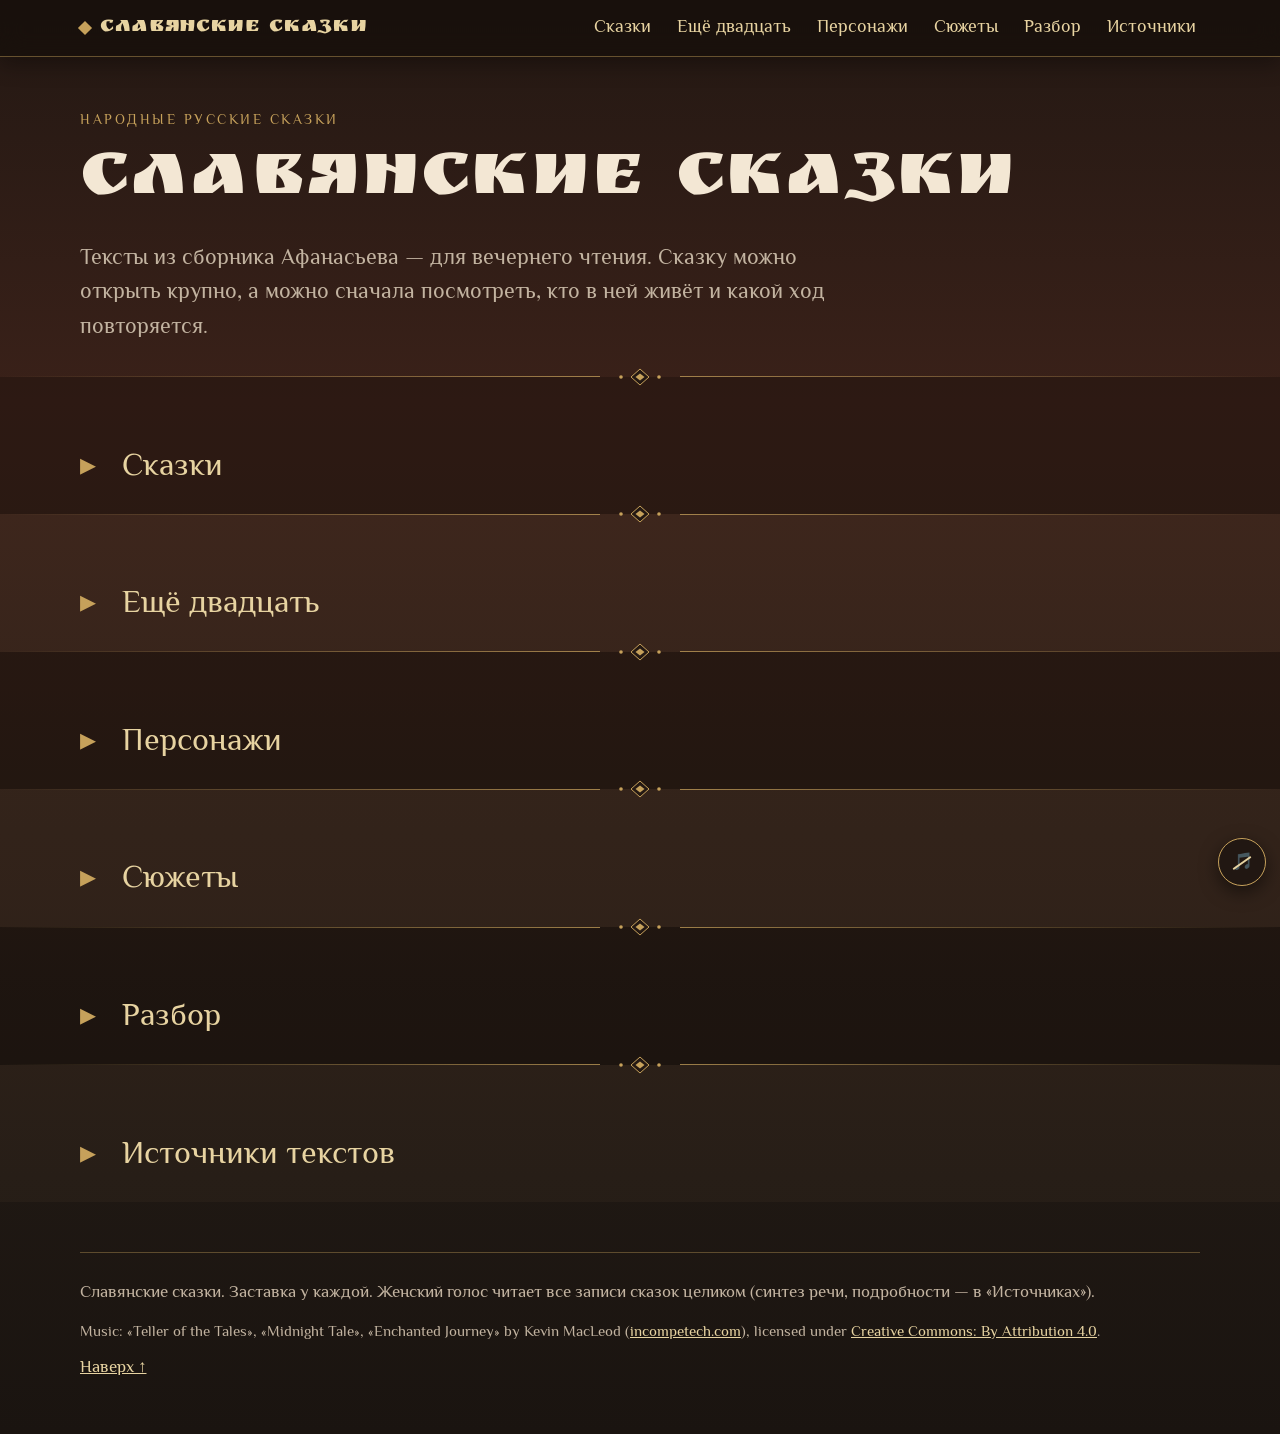
==== open.html @ 43001eb1 "Ещё двадцать сказок Афанасьева отдельным блоком Тексты с Викитеки, по одной записи. На карточках ска" ====
<!DOCTYPE html>
<html lang="ru">
<head>
<meta charset="UTF-8">
<meta name="viewport" content="width=device-width, initial-scale=1">
<title>Славянские сказки — читать Афанасьева</title>
<meta name="description" content="Народные русские сказки Афанасьева для вечернего чтения: Баба-Яга, Василиса Прекрасная, Морозко, Царевна-лягушка, Кощей Бессмертный. Персонажи, сюжеты и связь с богами.">
<meta name="theme-color" content="#231813">
<meta property="og:type" content="website">
<meta property="og:title" content="Славянские сказки">
<meta property="og:description" content="Народные русские сказки Афанасьева: тексты, персонажи, сюжеты.">
<meta property="og:url" content="https://shleenkov88.github.io/slavic-tales/">
<meta property="og:image" content="https://shleenkov88.github.io/slavic-tales/og.png">
<meta property="og:image:width" content="1200">
<meta property="og:image:height" content="630">
<meta property="og:locale" content="ru_RU">
<meta name="twitter:card" content="summary_large_image">
<meta name="twitter:title" content="Славянские сказки">
<meta name="twitter:description" content="Народные русские сказки Афанасьева: тексты, персонажи, сюжеты.">
<meta name="twitter:image" content="https://shleenkov88.github.io/slavic-tales/og.png">
<link rel="icon" href="favicon.svg" type="image/svg+xml">
<link rel="preload" href="fonts/ruslan-display-normal-400-cyrillic.woff2" as="font" type="font/woff2" crossorigin>
<link rel="preload" href="fonts/philosopher-normal-400-cyrillic.woff2" as="font" type="font/woff2" crossorigin>
<link rel="stylesheet" href="styles.css?v=18">
<style>
button.is-down, summary.is-down, .menu a.is-down, .tcard.is-down, .rnext a.is-down {
  filter: invert(1) !important;
  transform: scale(0.92) !important;
}
a:focus, a:focus-visible, a:active,
.resume-go, .resume-go:focus, .resume-go:focus-visible, .resume-go:active,
.resume-go:hover {
  outline: none !important;
  box-shadow: none !important;
  border: 0 !important;
  background: transparent !important;
  -webkit-tap-highlight-color: rgba(0,0,0,0) !important;
}
.resume-go { display: inline; }
::selection { background: rgba(198,161,91,.35); color: inherit; }
</style>
<script>
document.documentElement.className += ' js';
(function () {
  var BUILD = '23';
  try {
    if (sessionStorage.getItem('tales-build') !== BUILD && location.search.indexOf('build=' + BUILD) < 0) {
      sessionStorage.setItem('tales-build', BUILD);
      location.replace(location.pathname + '?build=' + BUILD + location.hash);
      return;
    }
    sessionStorage.setItem('tales-build', BUILD);
  } catch (e) {}
  var track = null, x0 = 0, y0 = 0, moved = false, scrolling = false, scrollTimer = null;
  function targetOf(e) {
    var t = e.target;
    return t && t.closest && t.closest('button, summary, .menu a, .tcard, .rnext a');
  }
  function point(e) {
    var p = e.touches ? e.touches[0] : e;
    return { x: p.clientX, y: p.clientY };
  }
  function dropFocus() {
    var el = document.activeElement;
    if (el && el.blur && el !== document.body && el !== document.documentElement) el.blur();
  }
  document.addEventListener('pointerdown', function (e) {
    var el = targetOf(e);
    track = el || null;
    moved = false;
    var p = point(e);
    x0 = p.x; y0 = p.y;
  }, true);
  document.addEventListener('pointermove', function (e) {
    var p = point(e);
    if (Math.abs(p.x - x0) > 10 || Math.abs(p.y - y0) > 10) moved = true;
    if (!moved) return;
    scrolling = true;
    clearTimeout(scrollTimer);
    scrollTimer = setTimeout(function () { scrolling = false; }, 500);
    dropFocus();
  }, true);
  document.addEventListener('focusin', function (e) {
    if (!scrolling) return;
    var el = e.target;
    if (el && el.blur && el.closest && el.closest('a, button, summary')) el.blur();
  }, true);
  document.addEventListener('pointerup', function () {
    if (track && !moved) {
      var el = track;
      el.classList.add('is-down');
      setTimeout(function () { el.classList.remove('is-down'); }, 220);
    }
    track = null;
  }, true);
  document.addEventListener('pointercancel', function () { track = null; moved = true; }, true);
})();
</script>
</head>
<body id="top">
<a class="skip" href="#tales">К сказкам</a>
<header class="bar" id="bar">
  <div class="wrap barrow">
    <a class="brand" href="#top"><span class="brand-name"><span class="brand-l1">Славянские</span><span class="brand-l2">сказки</span></span></a>
    <button type="button" class="menubtn" id="menubtn" aria-expanded="false" aria-controls="menu"><svg viewBox="0 0 24 24" width="20" height="20" aria-hidden="true" focusable="false"><path d="M4 7h16M4 12h16M4 17h16" fill="none" stroke="currentColor" stroke-width="2" stroke-linecap="round"/></svg><span>Меню</span></button>
    <nav class="menu" id="menu" aria-label="Разделы сайта">
      <a href="#tales">Сказки</a>
      <a href="#more">Ещё двадцать</a>
      <a href="#characters">Персонажи</a>
      <a href="#plots">Сюжеты</a>
      <a href="#reading">Разбор</a>
      <a href="#sources">Источники</a>
    </nav>
  </div>
</header>

<main id="main">
<section class="wrap hero" aria-labelledby="h1">
  <p class="kicker">Народные русские сказки</p>
  <h1 id="h1">Славянские сказки</h1>
  <p class="subtitle">Тексты из сборника Афанасьева — для вечернего чтения. Сказку можно открыть крупно, а можно сначала посмотреть, кто в ней живёт и какой ход повторяется.</p>
  <div class="resume" id="resume" hidden>
    <a class="resume-go" id="resume-go" href="#tales"><span class="resume-k">Продолжить чтение</span><span class="resume-t" id="resume-t"></span></a>
    <button type="button" class="resume-x" id="resume-x" aria-label="Забыть место чтения">Начать заново</button>
  </div>
  <div class="unf" id="unf" hidden>
    <p class="unf-k" id="unf-k">Недочитанные</p>
    <ul class="unf-list" id="unf-list" aria-labelledby="unf-k"></ul>
  </div>
</section>

<section class="wrap" id="tales" aria-labelledby="h-tales">
  <details class="fold fold-sec">
<summary>Сказки</summary>
  <p class="lede">Семнадцать сказок из сборника Афанасьева. Откройте любую: текст в крупном шрифте, размер можно менять. Если у сказки несколько записей, они лежат рядом.</p>
<ul class="tgrid">
<li><a class="tcard" href="#tale-baba-yaga" data-tale="baba-yaga">
<img src="img/baba-yaga.jpg?v=3" alt="" width="600" height="400">
<span class="tnum">Сказка 1 · 2 записи</span>
<span class="ttitle">Баба-Яга</span>
<span class="tblurb">Падчерица попадает к Бабе-яге: в одном варианте служит ей и получает награду, в другом — убегает от неё.</span>
<span class="tmeta">2 варианта · читать 3 и 4 мин <span aria-hidden="true">→</span></span>
</a></li>
<li><a class="tcard" href="#tale-vasilisa" data-tale="vasilisa">
<img src="img/vasilisa.jpg" alt="" width="600" height="400">
<span class="tnum">Сказка 2 · 1 запись</span>
<span class="ttitle">Василиса Прекрасная</span>
<span class="tblurb">Мачеха и сводные сёстры посылают Василису ночью за огнём — к Бабе-яге. С Василисой кукла, оставленная матерью.</span>
<span class="tmeta">1 вариант · читать около 14 мин <span aria-hidden="true">→</span></span>
</a></li>
<li><a class="tcard" href="#tale-morozko" data-tale="morozko">
<img src="img/morozko.jpg" alt="" width="600" height="400">
<span class="tnum">Сказка 3 · 2 записи</span>
<span class="ttitle">Морозко</span>
<span class="tblurb">Старик по велению мачехи отвозит дочь в зимний лес, где её встречает Мороз.</span>
<span class="tmeta">2 варианта · читать 7 и 3 мин <span aria-hidden="true">→</span></span>
</a></li>
<li><a class="tcard" href="#tale-tsarevna-lyagushka" data-tale="tsarevna-lyagushka">
<img src="img/tsarevna-lyagushka.jpg?v=3" alt="" width="600" height="400">
<span class="tnum">Сказка 4 · 3 записи</span>
<span class="ttitle">Царевна-лягушка</span>
<span class="tblurb">Младшему царевичу в жёны достаётся лягушка, которая ночью сбрасывает кожу и становится красной девицей.</span>
<span class="tmeta">3 варианта · читать 7, 4 и 8 мин <span aria-hidden="true">→</span></span>
</a></li>
<li><a class="tcard" href="#tale-koshchey" data-tale="koshchey">
<img src="img/koshchey.jpg" alt="" width="600" height="400">
<span class="tnum">Сказка 5 · 3 записи</span>
<span class="ttitle">Кощей Бессмертный</span>
<span class="tblurb">Царевич идёт в чужое царство за тем, кого унёс Кощей: за матерью (сказка 5, запись 1) или за невестой (сказка 5, запись 2).</span>
<span class="tmeta">3 варианта · читать 9, 17 и 13 мин <span aria-hidden="true">→</span></span>
</a></li>
<li><a class="tcard" href="#tale-geese" data-tale="geese">
<img src="img/geese.jpg?v=3" alt="" width="600" height="400">
<span class="tnum">Сказка 6 · 1 запись</span>
<span class="ttitle">Гуси-лебеди</span>
<span class="tblurb">Девочка оставила братца на травке и убежала играть. Гуси унесли его за тёмный лес.</span>
<span class="tmeta">1 вариант · читать около 2 мин <span aria-hidden="true">→</span></span>
</a></li>
<li><a class="tcard" href="#tale-morevna" data-tale="morevna">
<img src="img/morevna.jpg" alt="" width="600" height="400">
<span class="tnum">Сказка 7 · 1 запись</span>
<span class="ttitle">Марья Моревна</span>
<span class="tblurb">Королевна сама бьёт войско. В чулане Кощей на двенадцати цепях просит напиться.</span>
<span class="tmeta">1 вариант · читать около 12 мин <span aria-hidden="true">→</span></span>
</a></li>
<li><a class="tcard" href="#tale-emelya" data-tale="emelya">
<img src="img/emelya.jpg?v=3" alt="" width="600" height="400">
<span class="tnum">Сказка 8 · 2 записи</span>
<span class="ttitle">Емеля-дурак</span>
<span class="tblurb">Емеля ловит щуку, и та оставляет слова. Печь едет, когда он сам их говорит. В сказке 8, запись 1: «по щучьему веленью, а по моему прошенью». В сказке 8, запись 2 без «а».</span>
<span class="tmeta">2 варианта · читать 17 и 3 мин <span aria-hidden="true">→</span></span>
</a></li>
<li><a class="tcard" href="#tale-firebird" data-tale="firebird">
<img src="img/firebird.jpg" alt="" width="600" height="400">
<span class="tnum">Сказка 9 · 1 запись</span>
<span class="ttitle">Иван-царевич, жар-птица и серый волк</span>
<span class="tblurb">Волк говорит, везёт царевича и добывает жар-птицу, коня и Елену Прекрасную.</span>
<span class="tmeta">1 вариант · читать около 19 мин <span aria-hidden="true">→</span></span>
</a></li>
<li><a class="tcard" href="#tale-zhar" data-tale="zhar">
<img src="img/zhar.jpg" alt="" width="600" height="400">
<span class="tnum">Сказка 10 · 2 записи</span>
<span class="ttitle">Жар-птица и Василиса-царевна</span>
<span class="tblurb">Стрелец подбирает перо жар-птицы. Царь посылает его за птицей, за конём и за царевной.</span>
<span class="tmeta">2 варианта · читать 5 и 6 мин <span aria-hidden="true">→</span></span>
</a></li>
<li><a class="tcard" href="#tale-seas" data-tale="seas">
<img src="img/seas.jpg?v=3" alt="" width="600" height="400">
<span class="tnum">Сказка 11 · 8 записей</span>
<span class="ttitle">Морской царь и Василиса Премудрая</span>
<span class="tblurb">Царь отдаёт морскому человеку «чего дома не знаешь». Дома как раз родился сын.</span>
<span class="tmeta">8 вариантов · читать от 4 до 20 мин <span aria-hidden="true">→</span></span>
</a></li>
<li><a class="tcard" href="#tale-finist" data-tale="finist">
<img src="img/finist.jpg" alt="" width="600" height="400">
<span class="tnum">Сказка 12 · 2 записи</span>
<span class="ttitle">Пёрышко Финиста ясна сокола</span>
<span class="tblurb">Младшая покупает пёрышко. Сёстры втыкают в окно ножи, и сокол улетает.</span>
<span class="tmeta">2 варианта · читать 9 и 11 мин <span aria-hidden="true">→</span></span>
</a></li>
<li><a class="tcard" href="#tale-alyonushka" data-tale="alyonushka">
<img src="img/alyonushka.jpg" alt="" width="600" height="400">
<span class="tnum">Сказка 13 · 4 записи</span>
<span class="ttitle">Сестрица Алёнушка и братец Иванушка</span>
<span class="tblurb">Братец не терпит и пьёт из копытца. Ведьма топит сестру и садится на её место.</span>
<span class="tmeta">4 варианта · читать 4 и 2 и 2 и 1 мин <span aria-hidden="true">→</span></span>
</a></li>
<li><a class="tcard" href="#tale-duck" data-tale="duck">
<img src="img/duck.jpg" alt="" width="600" height="400">
<span class="tnum">Сказка 14 · 1 запись</span>
<span class="ttitle">Белая уточка</span>
<span class="tblurb">Князь уезжает, а ведьма оборачивается княгиней. Настоящая жена плавает белой уточкой.</span>
<span class="tmeta">1 вариант · читать около 3 мин <span aria-hidden="true">→</span></span>
</a></li>
<li><a class="tcard" href="#tale-nesmeyana" data-tale="nesmeyana">
<img src="img/nesmeyana.jpg" alt="" width="600" height="400">
<span class="tnum">Сказка 15 · 1 запись</span>
<span class="ttitle">Несмеяна-царевна</span>
<span class="tblurb">Царевна не смеётся. Расхохоталась, когда мышь, жук и сом прислуживали спящему работнику.</span>
<span class="tmeta">1 вариант · читать около 3 мин <span aria-hidden="true">→</span></span>
</a></li>
<li><a class="tcard" href="#tale-likho" data-tale="likho">
<img src="img/likho.jpg" alt="" width="600" height="400">
<span class="tnum">Сказка 16 · 1 запись</span>
<span class="ttitle">Лихо одноглазое</span>
<span class="tblurb">Мужик идёт искать лихо и находит его. Назад выбирается, отпилив себе руку.</span>
<span class="tmeta">1 вариант · читать около 2 мин <span aria-hidden="true">→</span></span>
</a></li>
<li><a class="tcard" href="#tale-nightingale" data-tale="nightingale">
<img src="img/nightingale.jpg" alt="" width="600" height="400">
<span class="tnum">Сказка 17 · 2 записи</span>
<span class="ttitle">Илья Муромец и Соловей-разбойник</span>
<span class="tblurb">Соловей свистит на дубу у Смородины так, что дорогой никто не ездит. Илья везёт его к Владимиру.</span>
<span class="tmeta">2 варианта · читать 7 и 3 мин <span aria-hidden="true">→</span></span>
</a></li>
  </ul>
</details>
</section>

<section class="wrap" id="more" aria-labelledby="h-more">
  <details class="fold fold-sec">
<summary>Ещё двадцать</summary>
  <p class="lede">Ещё двадцать записей из того же сборника Афанасьева, по одной на сказку. Текст не пересказан и не дописан. Где школьная книжка рассказывает иначе, на карточке сказано, чего в записи нет.</p>
<ul class="tgrid">
<li><a class="tcard tcard-plain" href="#tale-kolobok" data-tale="kolobok">
<span class="tnum">Сказка 18 · 1 запись</span>
<span class="ttitle">Колобок</span>
<span class="tblurb">Старуха печёт колобок из последней муки, он катится и поёт. Что колобок — это солнце, в записи не сказано.</span>
<span class="tmeta">1 вариант · читать около 2 мин <span aria-hidden="true">→</span></span>
</a></li>
<li><a class="tcard tcard-plain" href="#tale-repka" data-tale="repka">
<span class="tnum">Сказка 19 · 1 запись</span>
<span class="ttitle">Репка</span>
<span class="tblurb">Дедка зовёт бабку, внучку и сучку, потом приходят пять ног. Мышки, кошки и Жучки в этой записи нет.</span>
<span class="tmeta">1 вариант · читать около 1 мин <span aria-hidden="true">→</span></span>
</a></li>
<li><a class="tcard tcard-plain" href="#tale-kurochka" data-tale="kurochka">
<span class="tnum">Сказка 20 · 1 запись</span>
<span class="ttitle">Курочка-татарушка</span>
<span class="tblurb">Курочка-татарушка снесла пёстрое яйцо, мышь смахнула его с полки, и плач идёт дальше по деревне. Золотого яйца в записи нет.</span>
<span class="tmeta">1 вариант · читать около 1 мин <span aria-hidden="true">→</span></span>
</a></li>
<li><a class="tcard tcard-plain" href="#tale-havro" data-tale="havro">
<span class="tnum">Сказка 21 · 1 запись</span>
<span class="ttitle">Крошечка-Хаврошечка</span>
<span class="tblurb">Сироту загнали в работу Одноглазка, Двуглазка и Триглазка. Помогает ей рябая корова, не фея.</span>
<span class="tmeta">1 вариант · читать около 3 мин <span aria-hidden="true">→</span></span>
</a></li>
<li><a class="tcard tcard-plain" href="#tale-sivko" data-tale="sivko">
<span class="tnum">Сказка 22 · 1 запись</span>
<span class="ttitle">Сивко-бурко</span>
<span class="tblurb">Иван-дурак ночует на могиле отца. Конь откликается на «Сивко-бурко, вещий воронко». Имени «Сивка-бурка» в записи нет.</span>
<span class="tmeta">1 вариант · читать около 6 мин <span aria-hidden="true">→</span></span>
</a></li>
<li><a class="tcard tcard-plain" href="#tale-foxcrane" data-tale="foxcrane">
<span class="tnum">Сказка 23 · 1 запись</span>
<span class="ttitle">Лиса и журавль</span>
<span class="tblurb">Лиса зовёт журавля на кашу, размазанную по тарелке. Журавль носом ничего не достаёт.</span>
<span class="tmeta">1 вариант · читать около 1 мин <span aria-hidden="true">→</span></span>
</a></li>
<li><a class="tcard tcard-plain" href="#tale-foxhare" data-tale="foxhare">
<span class="tnum">Сказка 24 · 1 запись</span>
<span class="ttitle">Лиса, заяц и петух</span>
<span class="tblurb">У лисы изба ледяная, у зайца лубяная. Весной лиса выживает зайца и не пускает назад.</span>
<span class="tmeta">1 вариант · читать около 2 мин <span aria-hidden="true">→</span></span>
</a></li>
<li><a class="tcard tcard-plain" href="#tale-bubble" data-tale="bubble">
<span class="tnum">Сказка 25 · 1 запись</span>
<span class="ttitle">Пузырь, соломинка и лапоть</span>
<span class="tblurb">Пузырь, соломинка и лапоть идут в лес за дровами и спорят, как перейти реку.</span>
<span class="tmeta">1 вариант · читать около 1 мин <span aria-hidden="true">→</span></span>
</a></li>
<li><a class="tcard tcard-plain" href="#tale-winter" data-tale="winter">
<span class="tnum">Сказка 26 · 1 запись</span>
<span class="ttitle">Зимовье зверей</span>
<span class="tblurb">Бык собирает тех, кто ищет, где пережить зиму: барана, свинью, гуся и кто ещё встретится.</span>
<span class="tmeta">1 вариант · читать около 3 мин <span aria-hidden="true">→</span></span>
</a></li>
<li><a class="tcard tcard-plain" href="#tale-heron" data-tale="heron">
<span class="tnum">Сказка 27 · 1 запись</span>
<span class="ttitle">Журавль и цапля</span>
<span class="tblurb">Журавль сватается к цапле, потом цапля к журавлю. Оба ходят через болото зря.</span>
<span class="tmeta">1 вариант · читать около 1 мин <span aria-hidden="true">→</span></span>
</a></li>
<li><a class="tcard tcard-plain" href="#tale-catfox" data-tale="catfox">
<span class="tnum">Сказка 28 · 1 запись</span>
<span class="ttitle">Кот и лиса</span>
<span class="tblurb">Мужик относит шкодливого кота в лес. Кот остаётся жить своим умом.</span>
<span class="tmeta">1 вариант · читать около 4 мин <span aria-hidden="true">→</span></span>
</a></li>
<li><a class="tcard tcard-plain" href="#tale-sister" data-tale="sister">
<span class="tnum">Сказка 29 · 1 запись</span>
<span class="ttitle">Лисичка-сестричка и волк</span>
<span class="tblurb">Лиса притворяется мёртвой, дед кладёт её на воз с рыбой, и рыба начинает пропадать.</span>
<span class="tmeta">1 вариант · читать около 5 мин <span aria-hidden="true">→</span></span>
</a></li>
<li><a class="tcard tcard-plain" href="#tale-tere" data-tale="tere">
<span class="tnum">Сказка 30 · 1 запись</span>
<span class="ttitle">Терёшечка</span>
<span class="tblurb">Бездетные старики качают колодочку, и из пелёнок вырастает сын Терёшечка.</span>
<span class="tmeta">1 вариант · читать около 3 мин <span aria-hidden="true">→</span></span>
</a></li>
<li><a class="tcard tcard-plain" href="#tale-terem" data-tale="terem">
<span class="tnum">Сказка 31 · 1 запись</span>
<span class="ttitle">Терем мухи</span>
<span class="tblurb">Муха строит терем, к ней просятся вошь, блоха, комар и мышь. Медведя, который давит школьный теремок, в этой записи нет.</span>
<span class="tmeta">1 вариант · читать около 1 мин <span aria-hidden="true">→</span></span>
</a></li>
<li><a class="tcard tcard-plain" href="#tale-ring" data-tale="ring">
<span class="tnum">Сказка 32 · 1 запись</span>
<span class="ttitle">Волшебное кольцо</span>
<span class="tblurb">Сын получает от отца триста рублей и уходит из дому с первой сотней.</span>
<span class="tmeta">1 вариант · читать около 8 мин <span aria-hidden="true">→</span></span>
</a></li>
<li><a class="tcard tcard-plain" href="#tale-ship" data-tale="ship">
<span class="tnum">Сказка 33 · 1 запись</span>
<span class="ttitle">Летучий корабль</span>
<span class="tblurb">Царь отдаст дочь тому, кто построит летающий корабль. Двое разумных сыновей идут пробовать, дурень следом.</span>
<span class="tmeta">1 вариант · читать около 8 мин <span aria-hidden="true">→</span></span>
</a></li>
<li><a class="tcard tcard-plain" href="#tale-kozma" data-tale="kozma">
<span class="tnum">Сказка 34 · 1 запись</span>
<span class="ttitle">Козьма Скоробогатый</span>
<span class="tblurb">Кузенька живёт в лесу с петухом и пятью курами, а лисица повадилась их есть.</span>
<span class="tmeta">1 вариант · читать около 7 мин <span aria-hidden="true">→</span></span>
</a></li>
<li><a class="tcard tcard-plain" href="#tale-truth" data-tale="truth">
<span class="tnum">Сказка 35 · 1 запись</span>
<span class="ttitle">Правда и Кривда</span>
<span class="tblurb">Двое мужиков спорят, чем жить выгоднее: правдой или кривдой.</span>
<span class="tmeta">1 вариант · читать около 9 мин <span aria-hidden="true">→</span></span>
</a></li>
<li><a class="tcard tcard-plain" href="#tale-sun" data-tale="sun">
<span class="tnum">Сказка 36 · 1 запись</span>
<span class="ttitle">Солнце, Месяц и Ворон Воронович</span>
<span class="tblurb">Старик просыпал крупу и сулит дочерей Солнцу, Месяцу и Ворону Вороновичу, если помогут собрать.</span>
<span class="tmeta">1 вариант · читать около 2 мин <span aria-hidden="true">→</span></span>
</a></li>
<li><a class="tcard tcard-plain" href="#tale-maiden" data-tale="maiden">
<span class="tnum">Сказка 37 · 1 запись</span>
<span class="ttitle">Царь-девица</span>
<span class="tblurb">Мачеха влюбляется в пасынка. В море Ивану встречаются корабли, а на них царь-девица.</span>
<span class="tmeta">1 вариант · читать около 6 мин <span aria-hidden="true">→</span></span>
</a></li>
</ul>
</details>
</section>

<section class="wrap" id="characters" aria-labelledby="h-chars">
  <details class="fold fold-sec">
<summary>Персонажи</summary>
  <p class="lede">Как в книге про нечисть: имена, облик, место, природа, миссия. Где есть звери, предметы и обереги — они тоже тут. Сначала те, кто ходит по сказкам сайта. Ниже лес, вода и дом: в этих семнадцати записях их нет.</p>
  <details class="fold">
<summary>Злые</summary>
<div class="cgrid">

<article class="char sheet" id="c-yaga">
<h3>Баба Яга</h3>
<p class="mission">Сторожит переход. Кто прошёл её дом, тот уже не в своём лесу. В сказке 1, запись 2 она гонится. В сказке 2, запись 1 отдаёт огонь в черепе, и этот огонь сжигает тех, кто послал за ним.</p>
<dl>
<div><dt>Имена</dt><dd>Яга, Яга-костяная нога. В избушке её узнают по запаху: «русским духом пахнет».</dd></div>
<div><dt>Облик</dt><dd>Старуха, нос крючком, нога костяная. В сказке 1, запись 1 её видят сразу всю: голова впереди, одна нога в одном углу, другая в другом.</dd></div>
<div><dt>Место</dt><dd>Избушка на курьих ножках, на опушке, за частоколом из костей. Стоит к лесу передом, к путнику задом. Её просят: «Стань к лесу задом, а ко мне передом».</dd></div>
<div><dt>Природа</dt><dd>Ведьма на границе. Может изжарить в печи, а может заплатить за баню и пряжу. В одной записи хозяйка, в другой охотник.</dd></div>
<div><dt>Животные</dt><dd>Гуси-лебеди носят ей детей. Мыши в избе свои: кашку помнят, скалку тоже.</dd></div>
<div><dt>Предметы</dt><dd>Ступа, толкач и помело. В ступе летает, толкачом погоняет, помелом след заметает.</dd></div>
</dl>
<p class="amulet"><span>Обереги</span> Полотенце становится рекой, гребень — лесом. Мышам кашка, не скалка. Избушку не обходят молча.</p>
<p class="where"><strong>В сказках сайта:</strong> <a href="#tale-baba-yaga/102">сказка 1, запись 1</a>, <a href="#tale-baba-yaga/103">сказка 1, запись 2</a>, <a href="#tale-vasilisa/104">Василиса Прекрасная</a>, <a href="#tale-tsarevna-lyagushka/269">Царевна-лягушка</a>.</p>
</article>

<article class="char sheet" id="c-koshchey">
<h3>Кощей Бессмертный</h3>
<p class="mission">Не умереть на своём месте. Пока игла цела, цепи можно порвать хоть трижды.</p>
<dl>
<div><dt>Имена</dt><dd>Кощей, Бессмертный. Бессмертный, пока смерть не найдена.</dd></div>
<div><dt>Облик</dt><dd>Худой, костлявый, в цепях. У Марьи Моревны висит на двенадцати цепях и просит пить.</dd></div>
<div><dt>Место</dt><dd>Чужое царство, за тридевять земель. Смерть не при нём: игла в яйце, яйцо в утке, утка в зайце, заяц в сундуке, сундук на дубу.</dd></div>
<div><dt>Природа</dt><dd>Держит чужое: мать или невесту. Спросят, где смерть, покажет веник под порогом. Это не то место.</dd></div>
<div><dt>Предметы</dt><dd>Цепи, ведро воды, яйцо. Три ведра — и цепи рвутся.</dd></div>
</dl>
<p class="amulet"><span>Обереги</span> Закованного не поить. Первому ответу не верить. Идти туда, где он кончается, а не туда, где сидит.</p>
<p class="where"><strong>В сказках сайта:</strong> <a href="#tale-koshchey/156">сказка 5, запись 1</a>, <a href="#tale-koshchey/157">сказка 5, запись 2</a>, <a href="#tale-koshchey/158">сказка 5, запись 3</a>, <a href="#tale-tsarevna-lyagushka/269">Царевна-лягушка</a>.</p>
</article>

<article class="char sheet" id="c-nightingale">
<h3>Соловей-разбойник</h3>
<p class="mission">Не пускать в Киев. Илья берёт его и везёт князю: Владимиру нужен диво на дворе, а не мёртвый в лесу.</p>
<dl>
<div><dt>Имена</dt><dd>Соловей, Соловей-разбойник. Птица только по имени.</dd></div>
<div><dt>Облик</dt><dd>Человек в сыром дубу. От свиста лес валится и кони падают.</dd></div>
<div><dt>Место</dt><dd>У Смородины, на двенадцати дубах, по дороге в Киев.</dd></div>
<div><dt>Природа</dt><dd>Разбойник из былины. Дорогу перекрывает не мечом, а голосом.</dd></div>
</dl>
<p class="amulet"><span>Обереги</span> Уши затыкали, той дорогой не ездили. В былине берёт его один Илья.</p>
<p class="where"><strong>Читать:</strong> <a href="#tale-nightingale/308">сказка 17, запись 1</a> и <a href="#tale-nightingale/309">сказка 17, запись 2</a>.</p>
</article>

<article class="char sheet" id="c-likho">
<h3>Лихо одноглазое</h3>
<p class="mission">Свалиться на того, кто сам пошёл искать, отчего ему дома легко.</p>
<dl>
<div><dt>Имена</dt><dd>Лихо, Лихо одноглазое. Беда, у которой одно лицо.</dd></div>
<div><dt>Облик</dt><dd>Огромная, один глаз горит. В овечьей шубе её не отличить от стада, пока не шевельнётся.</dd></div>
<div><dt>Место</dt><dd>Лесная избушка, среди овец. Дома её не видно: за ней как раз и ходят.</dd></div>
<div><dt>Природа</dt><dd>Воплощение хвори и потери. Не спорит и не торгуется. Кормит гостя, потом ест.</dd></div>
<div><dt>Предметы</dt><dd>Золотой топорик у порога. Рука к нему пристаёт.</dd></div>
</dl>
<p class="amulet"><span>Обереги</span> Не ходить искать. Если уж вышел — не брать то, что блестит напоследок.</p>
<p class="where"><strong>Читать:</strong> <a href="#tale-likho/302">сказка 16, запись 1</a>.</p>
</article>

<article class="char sheet" id="c-geese">
<h3>Гуси-лебеди</h3>
<p class="mission">Перенести малого через лес, пока сестра играет.</p>
<dl>
<div><dt>Имена</dt><dd>Гуси-лебеди. Птицы Яги, не птицы двора.</dd></div>
<div><dt>Облик</dt><dd>Гуси и лебеди сразу, стаей над лесом.</dd></div>
<div><dt>Место</dt><dd>Между травой, где оставили братца, и избушкой за тёмным лесом.</dd></div>
<div><dt>Природа</dt><dd>Носят детей. Сами не злые и не добрые: работают на Ягу.</dd></div>
<div><dt>Животные</dt><dd>По дороге к ним печка, яблоня и молочная речка. Это не звери, но они на той же тропе.</dd></div>
</dl>
<p class="amulet"><span>Обереги</span> Малого не оставлять одного. На обратном пути есть то, что дают печка и яблоня: кто брезгует, того не прячут.</p>
<p class="where"><strong>Читать:</strong> <a href="#tale-geese/113">сказка 6, запись 1</a>.</p>
</article>

  </div>
  </details>
<details class="fold">
<summary>Добрые</summary>
<div class="cgrid">

<article class="char sheet" id="c-morevna">
<h3>Марья Моревна</h3>
<p class="mission">Держать Кощея взаперти. Мужу велит в чулан не ходить.</p>
<dl>
<div><dt>Имена</dt><dd>Марья Моревна, королевна.</dd></div>
<div><dt>Облик</dt><dd>Красавица при войске, с мечом. В шатре принимает Ивана как равного.</dd></div>
<div><dt>Место</dt><dd>Своё царство. Кощей у неё в чулане, на двенадцати цепях.</dd></div>
<div><dt>Природа</dt><dd>Воительница. Войско бьёт сама. Беда у неё не в поле, а за дверью.</dd></div>
<div><dt>Предметы</dt><dd>Чулан, цепи, три ведра.</dd></div>
</dl>
<p class="amulet"><span>Обереги</span> Чулан не открывать. Закованного не поить. Три ведра — и война, которую она уже выиграла, начинается сначала.</p>
<p class="where"><strong>Читать:</strong> <a href="#tale-morevna/159">сказка 7, запись 1</a>.</p>
</article>

<article class="char sheet" id="c-finist">
<h3>Финист ясный сокол</h3>
<p class="mission">Приходить к той, кто взяла перо. Ножи на окне его режут, и дальше его ищут, а не зовут.</p>
<dl>
<div><dt>Имена</dt><dd>Финист, ясный сокол.</dd></div>
<div><dt>Облик</dt><dd>Днём сокол с ярким пером, ночью молодец. Перо девушка берёт на базаре, когда сёстры берут наряды.</dd></div>
<div><dt>Место</dt><dd>Окно. После раны — тридевятое царство, куда идут в чугунных, железных и оловянных колпаках.</dd></div>
<div><dt>Природа</dt><dd>Жених-оборотень. Сам прилетает, сам улетает.</dd></div>
<div><dt>Предметы</dt><dd>Перо, ножи на подоконнике, железные башмаки.</dd></div>
</dl>
<p class="amulet"><span>Обереги</span> Ножи на окно не ставить. Если улетел — идти и стаптывать башмаки, дома его не дозваться.</p>
<p class="where"><strong>Читать:</strong> <a href="#tale-finist/234">сказка 12, запись 1</a> и <a href="#tale-finist/235">сказка 12, запись 2</a>.</p>
</article>

<article class="char sheet" id="c-seas">
<h3>Морской царь и Василиса Премудрая</h3>
<p class="mission">Царь берёт обещанное и даёт работу невпроворот. Дочь выводит пленника и на бегстве меняет облик.</p>
<dl>
<div><dt>Имена</dt><dd>Морской царь. Василиса Премудрая, его дочь.</dd></div>
<div><dt>Облик</dt><dd>Царь — старик со дна, борода по воде. Дочь оборачивается и оборачивает других.</dd></div>
<div><dt>Место</dt><dd>Палаты на дне. Наверх выходят по воде.</dd></div>
<div><dt>Природа</dt><dd>Хозяин воды и та, кто знает его службу лучше него. Отец обещал то, чего дома не знал: сына.</dd></div>
<div><dt>Предметы</dt><dd>Оборот: лицо, которое погоня узнаёт, и облик, который она пропускает.</dd></div>
</dl>
<p class="amulet"><span>Обереги</span> Не обещать «чего дома не знаешь». На погоне не оставаться своим лицом.</p>
<p class="where"><strong>Читать:</strong> <a href="#tale-seas/219">сказка 11, запись 1</a>. Рядом ещё семь записей, до сказка 11, запись 8.</p>
</article>

<article class="char sheet" id="c-alyonushka">
<h3>Алёнушка и Иванушка</h3>
<p class="mission">Один глоток меняет брата. Ведьма садится на место сестры.</p>
<dl>
<div><dt>Имена</dt><dd>Сестрица Алёнушка, братец Иванушка.</dd></div>
<div><dt>Облик</dt><dd>Она на берегу. Он после глотка — козлёнок.</dd></div>
<div><dt>Место</dt><dd>Река и копытце в пыли. Ведьма топит сестру, козлёнок остаётся на берегу.</dd></div>
<div><dt>Природа</dt><dd>Сказка про жажду и чужое слово, не про войско.</dd></div>
</dl>
<p class="amulet"><span>Обереги</span> Из копытца не пить. Если сестра уже в воде — слушать козлёнка: он один знает, что на берегу говорит не она.</p>
<p class="where"><strong>Читать:</strong> <a href="#tale-alyonushka/260">сказка 13, запись 1</a>, <a href="#tale-alyonushka/261">сказка 13, запись 2</a>, <a href="#tale-alyonushka/262">сказка 13, запись 3</a> и <a href="#tale-alyonushka/263">сказка 13, запись 4</a>.</p>
</article>

<article class="char sheet" id="c-duck">
<h3>Белая уточка</h3>
<p class="mission">Плавать и нести детей, пока в палатах губят её дом.</p>
<dl>
<div><dt>Имена</dt><dd>Белая уточка. В тереме её имени уже нет: там сидит другая.</dd></div>
<div><dt>Облик</dt><dd>Белая утка с утятами у берега. В горнице чужая в княжеском платье.</dd></div>
<div><dt>Место</dt><dd>Настоящая на пруду. Подменная в тереме.</dd></div>
<div><dt>Природа</dt><dd>Подмена. Кто одет как надо и сидит на месте, тот ещё не тот.</dd></div>
</dl>
<p class="amulet"><span>Обереги</span> Не верить той, кто сидит на месте и одета как надо. Смотреть, кто приходит с воды.</p>
<p class="where"><strong>Читать:</strong> <a href="#tale-duck/265">сказка 14, запись 1</a>.</p>
</article>

<article class="char sheet" id="c-nesmeyana">
<h3>Несмеяна-царевна</h3>
<p class="mission">Смеяться только когда долг стал виден: мышь, жук и сом прислуживают спящему.</p>
<dl>
<div><dt>Имена</dt><dd>Несмеяна.</dd></div>
<div><dt>Облик</dt><dd>Сидит у окна и не смеётся шутам.</dd></div>
<div><dt>Место</dt><dd>Терем над двором, где спит работник.</dd></div>
<div><dt>Природа</dt><dd>Царевна, которую нельзя развеселить нарочно.</dd></div>
<div><dt>Животные</dt><dd>Мышь, жук, сом. Не свита, а улика.</dd></div>
</dl>
<p class="amulet"><span>Обереги</span> Шуткой её не взять. Смех здесь узнавание, не забава.</p>
<p class="where"><strong>Читать:</strong> <a href="#tale-nesmeyana/297">сказка 15, запись 1</a>.</p>
</article>

<article class="char sheet" id="c-emelya">
<h3>Емеля</h3>
<p class="mission">Сказать слово. В сказке 8, запись 1 и запись 2 это «по щучьему веленью, по моему хотенью». Печь едет сама, щука её не возит.</p>
<dl>
<div><dt>Имена</dt><dd>Емеля, Емеля-дурак.</dd></div>
<div><dt>Облик</dt><dd>Лежит на печи. Потом печь едет по деревне с ним наверху.</dd></div>
<div><dt>Место</dt><dd>Печь в избе. Щука в проруби, не под печью.</dd></div>
<div><dt>Природа</dt><dd>Дурак, который не исправляется. Побеждает, оставшись лежать.</dd></div>
<div><dt>Предметы</dt><dd>Печь и прорубь. Королевство ему потом предлагают, он не берёт.</dd></div>
</dl>
<p class="amulet"><span>Обереги</span> С едущей печью не спорить.</p>
<p class="where"><strong>Читать:</strong> <a href="#tale-emelya/165">сказка 8, запись 1</a> и <a href="#tale-emelya/166">сказка 8, запись 2</a>.</p>
</article>

<article class="char sheet" id="c-wolf">
<h3>Серый волк</h3>
<p class="mission">Крадёт птицу, коня, девицу. Царевич обещает клетку не трогать и трогает. Волк возвращается и чинит.</p>
<dl>
<div><dt>Имена</dt><dd>Серый волк.</dd></div>
<div><dt>Облик</dt><dd>Серый. Съедает коня и сам становится конём.</dd></div>
<div><dt>Место</dt><dd>Лес по дороге за жар-птицей и за невестой.</dd></div>
<div><dt>Природа</dt><dd>Помощник, который надёжнее царевича. Помнит слово лучше того, кого везёт.</dd></div>
</dl>
<p class="amulet"><span>Обереги</span> Его не обманывать.</p>
<p class="where"><strong>Читать:</strong> <a href="#tale-koshchey/156">сказка 5, запись 1</a>. Говорящий волк — <a href="#tale-firebird/168">сказка 9, запись 1</a>.</p>
</article>

<article class="char sheet" id="c-firebird">
<h3>Жар-птица</h3>
<p class="mission">Клевать яблоки. Поднятое перо шлёт царевича за птицей, за конём и за девицей.</p>
<dl>
<div><dt>Имена</dt><dd>Жар-птица.</dd></div>
<div><dt>Облик</dt><dd>Перья горят. Одно перо светит в горнице как день.</dd></div>
<div><dt>Место</dt><dd>Сад с золотыми яблоками. Потом клетка, если её туда привезли.</dd></div>
<div><dt>Природа</dt><dd>Птица, с которой начинается беда. Не помощница.</dd></div>
<div><dt>Предметы</dt><dd>Перо, клетка, золотые яблоки.</dd></div>
</dl>
<p class="amulet"><span>Обереги</span> Перо не поднимать. Поднял — дорога уже длиннее, чем обещали.</p>
<p class="where"><strong>Читать:</strong> <a href="#tale-firebird/168">сказка 9, запись 1</a>, <a href="#tale-zhar/169">сказка 10, запись 1</a> и <a href="#tale-zhar/170">сказка 10, запись 2</a>.</p>
</article>

<article class="char sheet" id="c-morozko">
<h3>Морозко</h3>
<p class="mission">Испытать того, кого оставили в лесу. Верный ответ не «холодно», а «тепло, батюшко».</p>
<dl>
<div><dt>Имена</dt><dd>Морозко, Мороз.</dd></div>
<div><dt>Облик</dt><dd>Старик в инее, борода седая. Спрашивает: тепло ли тебе, девица.</dd></div>
<div><dt>Место</dt><dd>Зимний лес, куда отец отвозит дочь по слову мачехи.</dd></div>
<div><dt>Природа</dt><dd>Хозяин места. Одну греет, другую морозит. Не злой и не добрый: слушает ответ.</dd></div>
</dl>
<p class="amulet"><span>Обереги</span> С хозяином места не спорить о погоде. Ласковое слово здесь теплее правды.</p>
<p class="where"><strong>В сказках сайта:</strong> <a href="#tale-morozko/95">сказка 3, запись 1</a> и <a href="#tale-morozko/96">сказка 3, запись 2</a>.</p>
</article>

  </div>
  </details>
<details class="fold">
<summary>Не из этих сказок</summary>
<p class="lede">Этих в семнадцати текстах нет. Леший, водяной, русалка, кикимора и домовой — из коротких рассказов про свой лес и свой дом. Змей Горыныч — из былины. Садко — тоже былина, не сказка Афанасьева.</p>
  <div class="cgrid">
<article class="char sheet" id="c-zmey">
<h3>Змей Горыныч</h3>
<p class="mission">Жечь полки и брать положенное. В этих семнадцати сказках его нет: он из былин.</p>
<dl>
<div><dt>Имена</dt><dd>Змей Горыныч, Змей.</dd></div>
<div><dt>Облик</dt><dd>О трёх головах, иногда о шести и больше. Крылья, огонь изо рта, хвост бьёт по земле.</dd></div>
<div><dt>Место</dt><dd>Горы, река, пещера. К городу выходит, когда приходит срок дани.</dd></div>
<div><dt>Природа</dt><dd>Данник девицами. Головы растит, если шею не дорубили.</dd></div>
</dl>
<p class="amulet"><span>Обереги</span> Рубить все головы и жечь пни. В огонь его не кидать: огонь ему родной.</p>
</article>
<article class="char sheet" id="c-leshy">
<h3>Леший</h3>
<p class="mission">Кружить на одном месте, пока изба рядом, а тропы нет.</p>
<dl>
<div><dt>Имена</dt><dd>Леший, лесовик, хозяин леса.</dd></div>
<div><dt>Облик</dt><dd>Ростом с дерево у сосны и с траву у пня. Одежда навыворот, левый лапоть на правой ноге. Зовёт знакомым именем.</dd></div>
<div><dt>Место</dt><dd>Чаща, бурелом. По лесу ходит без тропы. В этих семнадцати сказках его нет.</dd></div>
<div><dt>Природа</dt><dd>Хозяин, не бес. Лес его двор. Человека он не ест: он его заводит.</dd></div>
</dl>
<p class="amulet"><span>Обереги</span> Одежду выворачивали, на зов не откликались, в лесу не свистели.</p>
</article>
<article class="char sheet" id="c-vodyanoy">
<h3>Водяной</h3>
<p class="mission">Тянуть купающихся, рвать сети, мять колёса, если его не задобрить.</p>
<dl>
<div><dt>Имена</dt><dd>Водяной, водяник, хозяин омута.</dd></div>
<div><dt>Облик</dt><dd>Старик, тина в бороде, руки в чешуе. На мельнице садится на колесо.</dd></div>
<div><dt>Место</dt><dd>Омут, под мельницей, прорубь. Днём на дне, к ночи выходит. В сказках сайта его нет.</dd></div>
<div><dt>Природа</dt><dd>Хозяин воды у брода. Не море: своя заводь.</dd></div>
</dl>
<p class="amulet"><span>Обереги</span> После заката не купались. В воду бросали хлеб. На мельницу несли чёрного петуха. Чужое имя из-под воды не откликали.</p>
</article>
<article class="char sheet" id="c-rusalka">
<h3>Русалка</h3>
<p class="mission">Щекотать и утаскивать в омут. На Троицу выходит в поле.</p>
<dl>
<div><dt>Имена</dt><dd>Русалка. В одних рассказах утопленница, в других та, что выходит на русальной неделе.</dd></div>
<div><dt>Облик</dt><dd>Бледная, волосы зелёные, распущенные. В руке ветка или полынь.</dd></div>
<div><dt>Место</dt><dd>Река, ветла над водой, рожь на русальной неделе.</dd></div>
<div><dt>Природа</dt><dd>Девушка у воды. Заманивает смехом, не войском.</dd></div>
</dl>
<p class="amulet"><span>Обереги</span> Носили полынь: её русалка не любит. На русальной неделе к воде одни не ходили и на смех из камыша не оборачивались.</p>
</article>
<article class="char sheet" id="c-kikimora">
<h3>Кикимора</h3>
<p class="mission">Путать пряжу, стучать веретеном, садиться на грудь спящему. Если в доме неладно, её слышно до петухов.</p>
<dl>
<div><dt>Имена</dt><dd>Кикимора. Даль записал ночную пряху.</dd></div>
<div><dt>Облик</dt><dd>Маленькая, нечёсаная, глаза из-под печи. В болотной записи — в тине, пряжа из мха.</dd></div>
<div><dt>Место</dt><dd>За печью и в болоте. Днём не показывается.</dd></div>
<div><dt>Природа</dt><dd>Домовая нечисть. Не лес и не вода: пряжа и сон.</dd></div>
<div><dt>Предметы</dt><dd>Веретено, которое на ночь не оставляют.</dd></div>
</dl>
<p class="amulet"><span>Обереги</span> Веретено убирали. В углах держали можжевельник.</p>
<p class="where">Даль, «Толковый словарь живого великорусского языка»: кикимора прядет по ночам.</p>
</article>
<article class="char sheet" id="c-sadko">
<h3>Садко</h3>
<p class="mission">Играть царю. Пока царь пляшет, кораблям наверху худо.</p>
<dl>
<div><dt>Имена</dt><dd>Садко. Новгородский гусляр, не сказка Афанасьева.</dd></div>
<div><dt>Облик</dt><dd>Человек с гуслями. На дне играет, пока морской царь пляшет.</dd></div>
<div><dt>Место</dt><dd>Новгород, Волхов. На дно попадает, когда море берёт его за игру.</dd></div>
<div><dt>Природа</dt><dd>Игрец. Буря у него не от меча, а от пляски.</dd></div>
<div><dt>Предметы</dt><dd>Гусли. Струны обрывают, иначе городу не устоять.</dd></div>
</dl>
<p class="amulet"><span>Обереги</span> Игру останавливали.</p>
<p class="where">Былина новгородского цикла, не сказка Афанасьева.</p>
</article>
<article class="char sheet" id="c-domovoy">
<h3>Домовой</h3>
<p class="mission">Беречь дом, если его не сердить. Своих гладит, чужих щиплет. Перед бедой воет или давит спящего.</p>
<dl>
<div><dt>Имена</dt><dd>Домовой, дедушка домовой, хозяин избы.</dd></div>
<div><dt>Облик</dt><dd>Маленький лохматый старик в шубе нагольной. Чаще слышно, чем видно.</dd></div>
<div><dt>Место</dt><dd>За печью, под порогом, в хлеву. Со скотиной, которая ему по масти.</dd></div>
<div><dt>Природа</dt><dd>Свой. Не лесной и не водяной. Сердится на брань, не на чужой лес.</dd></div>
</dl>
<p class="amulet"><span>Обереги</span> После заката не ругались. Оставляли хлеб и кашу. При переезде звали: «Дедушка домовой, пойдём с нами».</p>
</article>
  </div>
</details>
</section>

</details>
<section class="wrap" id="plots" aria-labelledby="h-plots">
  <details class="fold fold-sec">
<summary>Сюжеты</summary>
  <p class="lede">Несколько ходов, которые повторяются в пяти сказках сайта.</p>
<div class="pgrid">
    <article class="plot">
      <h3>Падчерица в лесу</h3>
      <p>Мачеха хочет избавиться от падчерицы, и отец отвозит её в лес — к Морозу или к Бабе-яге. Испытание проходит добрая падчерица, а родная дочь мачехи не выдерживает.</p>
      <p class="pl">Читать: <a href="#tale-morozko/95">Морозко</a>, <a href="#tale-baba-yaga/102">Баба-Яга</a> (сказка 1, запись 1).</p>
    </article>
    <article class="plot">
      <h3>Помощник в беде</h3>
      <p>Героя выручает тот, кому он раньше помог: кукла Василисы, мышки, кот, собаки, ворота и берёзка у Яги, волк у Ивана-царевича. В сказке про бегство от Яги девочка бросает полотенце и гребень, и позади вырастают река и лес.</p>
      <p class="pl">Читать: <a href="#tale-vasilisa">Василиса Прекрасная</a>, <a href="#tale-baba-yaga">Баба-Яга</a>, <a href="#tale-koshchey">Кощей Бессмертный</a>.</p>
    </article>
    <article class="plot">
      <h3>Поход за унесённым</h3>
      <p>Кощей уносит мать, невесту или жену, и герой отправляется за ней в далёкое царство. По дороге ему помогают звери, а в «Царевне-лягушке» — Баба-яга, которая рассказывает, где искать Кощея.</p>
      <p class="pl">Читать: <a href="#tale-koshchey/156">Кощей Бессмертный</a>, <a href="#tale-tsarevna-lyagushka/269">Царевна-лягушка</a> (сказка 4, запись 3).</p>
    </article>
    <article class="plot">
      <h3>Смерть, спрятанная далеко</h3>
      <p>Кощея нельзя убить, пока не найдёшь его смерть. Её называют то в венике, то в голике под порогом, а в «Царевне-лягушке» это игла в яйце, яйцо в утке, утка в зайце, заяц в сундуке на дубу. Когда его спрашивают, он иногда шутит и называет не то место.</p>
      <p class="pl">Читать: <a href="#tale-tsarevna-lyagushka/269">Царевна-лягушка</a> (сказка 4, запись 3), <a href="#tale-koshchey/157">Кощей</a> (сказка 5, запись 2) и <a href="#tale-koshchey/158">сказка 5, запись 3</a>.</p>
    </article>
  </div>
</details>
</section>

<section class="wrap" id="reading" aria-labelledby="h-read">
  <details class="fold fold-sec">
<summary>Разбор</summary>
  <p class="lede">Сказку закрывают не уроком, а формулой. И формулы эти друг с другом не согласны.</p>

  <details class="fold">
<summary>Концовки</summary>
<div class="prose-block">
    <p>Строку, которую все помнят со школы, — «Сказка ложь, да в ней намёк! Добрым молодцам урок» — написал Пушкин. Ею кончается «Золотой петушок». В дневнике за февраль 1835 года он записал не «в книжке не было», а прямо: «Ценсура не пропустила следующие стихи в сказке моей о золотом петушке: Царствуй, лежа на боку — и — Сказка ложь, да в ней намек, Добрым молодцам урок. Времена Красовского возвратились. Никитенко глупее Бирукова». Так в академическом собрании, том XII, страница 337. Потом двустишие повесили на все сказки сразу, будто каждая обязана чему-то научить. Афанасьев своих так не закрывал.</p>
    <p>Народная концовка другая, и она уже лежит в текстах на этом сайте. Рассказчик вдруг оказывается на пиру. В сказке 1, запись 2: «мёд-пиво пил: по усам текло, в рот не попало». В сказке 3, запись 1 он был на свадьбе Марфуши и там же: «мёд-пиво пил, по усу текло, да в рот не попало». В сказке 4, запись 3 такой строки нет: сказка кончается «жили вместе и долго и счастливо». «Мёд-вино пил, по усам текло, во рту не было» — это сказка 5, запись 2, второй вариант «Кощея». В сказке 5, запись 3 рядом, но другими словами: «мёд и вино пил, по усам текло, в рот не попало, на душе пьяно и сытно стало». Даль записал то же в пословицах: по усам текло, да в рот не попало — ничего не досталось. Пушкин формулу знал и в «Мёртвой царевне» укоротил до «усы лишь обмочил».</p>
    <p>Охотники до тайного смысла говорят: это еда мёртвых, живому её нельзя. Красиво сказано. В самой сказке проще. Пир был. Рассказчик на нём сидел. Усы мокрые, рот пустой. Слушателю — история. Ему — ничего.</p>
    <p>А иногда платят наличными. сказка 1, запись 1 кончается так: «Вот тебе сказка, а мне кринка масла».</p>
  </div>

  </details>
<details class="fold">
<summary>Что повторяется</summary>
<div class="prose-block">
    <p>С хозяином места не спорят. В сказке 3, запись 1 девицу морозит, Мороз спрашивает: «Тепло ли те?» — и верный ответ не «холодно», а «тепло, батюшко-Морозушко». Та, что отвечает иначе, остаётся в лесу. Избушку Яги надо ещё уговорить повернуться задом к лесу. Печка, яблоня и молочная речка в «Гусях-лебедях» молчат, пока девочка брезгует их едой. Прячут её те же, когда пирожок всё-таки съеден.</p>
    <p>Дорога почти никогда не начинается с битвы. Иван открывает чулан и поит Кощея — три ведра, и цепи рвутся. Братец пьёт из копытца и становится козлёночком. Девочка убегает играть, гуси уносят братца. Сёстры втыкают в окно ножи, Финист улетает. Царевич целует сестру и забывает Василису так чисто, что ей приходится печь пирог с голубкой, которая не даёт голубю творогу. Запрет в сказке стоит для того, чтобы его нарушили. Иначе некуда ехать.</p>
    <p>И человек в этих историях редко сидит там, где его смерть. У Кощея она в игле, игла в яйце, яйцо в утке, утка дальше, в сундуке на дубу. Убить его — съездить за смертью через весь свет. Жена князя в сказке 14, запись 1 плавает уткой, а в тереме сидит другая, в её платье. У лягушки кожа и есть жена: сожжёшь — останется искать. Кто одет как надо и сидит на месте, тот ещё не тот.</p>
    <p>Поэтому злые и добрые на этой странице — для удобства, чтобы не искать. В самих сказках Яга то платит за баню, то садится в ступу. Морозко одну греет, другую морозит насмерть. Несмеяна не смеётся над шутами. Она смеётся, когда мышь, жук и сом прислуживают спящему человеку: долг вдруг стал виден.</p>
  </div>
</details>

<details class="fold" id="by-tale">
<summary>По каждой сказке</summary>
<div class="prose-block">
  <p>Не урок и не тайный шифр. Просто что сказка делает с людьми, если читать её как историю, а не как пропись.</p>
  <p><strong>Баба-Яга.</strong> В одной записи она платит за баню и пряжу. В другой гонится в ступе. Мыши помогают той, кто дала кашки, и молчат той, кто машет скалкой. Полотенце становится рекой не от доброты, а потому что его бросают вовремя. Обычная вещь здесь сильнее погони.</p>
  <p><strong>Василиса.</strong> Работает не девушка, а кукла матери. Мёртвая помощь практичнее живой мачехи. Огонь в черепе, который Василиса приносит домой, сжигает тех, кто её послал. Сходила за светом — вернулась с пожаром.</p>
  <p><strong>Морозко.</strong> Верный ответ не «холодно», а «тепло, батюшко». С хозяином леса не спорят о погоде. Вторая дочь говорит правду и остаётся в лесу. Сказка бережёт не правду, а лад.</p>
  <p><strong>Царевна-лягушка.</strong> Кожа и есть жена. Сожжёшь — останется искать. Иван делает то, что кажется освобождением, и теряет её. Смерть Кощея лежит матрёшкой: игла, яйцо, утка, заяц, сундук, дуб. Чтобы убить, надо съездить за смертью через весь свет.</p>
  <p><strong>Кощей.</strong> Держит чужое: мать или невесту. Спросят, где смерть, — покажет веник под порогом. Это не то место. Его нельзя одолеть там, где он сидит. Надо идти туда, где он кончается.</p>
  <p><strong>Гуси-лебеди.</strong> Девочка бросает братца на травке. Обратно её прячут печка, яблоня и речка, но только после того, как она съест то, от чего сначала отказалась. Брезгливость стоит первого побега.</p>
  <p><strong>Марья Моревна.</strong> Войско она бьёт сама. Беда начинается не с битвы, а с жалости: три ведра воды, и цепи рвутся. «Теперь не видать, как ушей своих». Запрет в чулане стоит для того, чтобы его открыли. Иначе Ивану некуда ехать.</p>
  <p><strong>Емеля.</strong> Он лежит на печи и говорит: «Я ленюсь». Щука оставляет слова, печь едет по ним, сама щука её не возит. Королевство ему потом предлагают, он не берёт. Дурак здесь не исправляется. Он побеждает, оставшись лежать.</p>
  <p><strong>Серый волк.</strong> Волк съедает коня и сам становится конём. Каждая добыча рождает следующую кражу: птица, потом конь, потом невеста. Царевич обещает не трогать клетку и трогает. Волк надёжнее царевича.</p>
  <p><strong>Жар-птица.</strong> Всё начинается с пера, которое не надо было поднимать. Поднял — и царь шлёт за птицей, за конём, за девицей. Запрет в сказке для того и лежит на дороге, чтобы об него споткнулись.</p>
  <p><strong>Морской царь–226.</strong> Отец обещает то, чего дома не знает: сына. На дне сын служит, а выручает его дочь хозяина. Невеста из дома врага. Бегут, и она оборачивается, потому что погоня узнаёт лицо, а не оборотня.</p>
  <p><strong>Финист.</strong> Сёстры ставят ножи на окно. Сокол ранит крылья и улетает. Дальше не подвиг, а дорога: чугунные, железные, оловянные колпаки стереть. Любовь здесь — это идти, когда дома уже всё сломали.</p>
  <p><strong>Алёнушка.</strong> Один глоток из копытца, и братец — козлёнок. Ведьма топит сестру. Козлёнок ходит на берег и говорит с водой. Семья ломается не войной, а жаждой и чужим словом.</p>
  <p><strong>Белая уточка.</strong> В тереме сидит другая, в её платье. Настоящая плавает уткой и несёт детей. Кто одет как надо и сидит на месте, тот ещё не тот.</p>
  <p><strong>Несмеяна.</strong> Шуты её не берут. Она смеётся, когда мышь, жук и сом прислуживают спящему человеку. Смех здесь не веселье, а узнавание: долг вдруг стал виден.</p>
  <p><strong>Лихо.</strong> Кузнец идёт искать беду, потому что дома её не видел. Находит одноглазую, выжигает ей глаз, уходит в овечьей шубе. Потом хватает топорик с золотой ручкой, и рука пристаёт. Ушёл — и сам вернулся в ту же историю.</p>
  <p><strong>Соловей-разбойник.</strong> Это былина в сказочной обложке. Илья едет в Киев, свист валит лес, разбойника везут князю, а не убивают в лесу. Владимиру нужен диво на дворе. Князь здесь князь, не бог и не мораль.</p>
</div>
</details>

<details class="fold" id="findings">
<summary>Выводы</summary>
<div class="prose-block">
  <p>Семнадцать сказок не складываются в один урок. Если свести их насильно, получается школьная пропись: будь добрым, слушайся, не ленись. Тексты так не кончаются. Емеля ленится и остаётся при дворце. Иван жалеет Кощея и теряет жену. Девочка бросает братца и всё-таки доходит. Добрая падчерица жива не потому, что добра вообще, а потому что сказала лесу то, что лес хотел слышать.</p>
  <p>Запрет стоит, чтобы его нарушили. Не открывай чулан, не поднимай перо, не жги кожу, не пей из копытца. Откроют, поднимут, сожгут, выпьют. Иначе некуда ехать. Сказка кормится ошибкой, а не послушным финалом.</p>
  <p>Выручает не царь и не войско, а тот, кого покормили раньше. Мыши за кашку, кукла матери, печка за пирог, волк, который сам съел коня и поэтому везёт. Большие берут. Малые возвращают.</p>
  <p>Человек редко сидит там, где его смерть и где его лицо. У Кощея смерть в игле. У лягушки жена в коже. У уточки княгиня в пруду, а в тереме чужая в её платье. Кто на месте и в чужом наряде, тот ещё не тот.</p>
  <p>Жадность сюжета — жалость и глоток. Три ведра Кощею, вода из копытца, первое перо жар-птицы. Маленькое «да» двигает всю дорогу. Потом дорога длиннее, чем обещали.</p>
  <p>Рассказчику ничего не достаётся. Мёд по усам, в рот не попало. В сказке 1, запись 1 платят кринкой масла, и то в шутку. Слушателю — история. Ему — пустой рот. Сказка не учит жить. Она оставляет сытым на словах.</p>
</div>
</details>
</section>

</details>
<section class="wrap" id="sources" aria-labelledby="h-src">
  <details class="fold fold-sec">
<summary>Источники текстов</summary>
  <div class="prose-block">
    <p>Все сказки на сайте — из сборника А. Н. Афанасьева «Народные русские сказки». Тексты взяты с Викитеки без пересказа и сокращений. На странице сборника Викитека отмечает: «Это произведение не охраняется авторским правом». Викитека даёт текст по изданию: Народные русские сказки А. Н. Афанасьева: В 3 т. — Литературные памятники. — М.: Наука, 1984—1985.</p>
    <details class="fold">
<summary>Список по сказкам</summary>
<ul class="srclist">
<li><strong>Баба-Яга</strong> — Афанасьев, «Баба-яга». <a href="https://ru.wikisource.org/wiki/%D0%9D%D0%B0%D1%80%D0%BE%D0%B4%D0%BD%D1%8B%D0%B5_%D1%80%D1%83%D1%81%D1%81%D0%BA%D0%B8%D0%B5_%D1%81%D0%BA%D0%B0%D0%B7%D0%BA%D0%B8_(%D0%90%D1%84%D0%B0%D0%BD%D0%B0%D1%81%D1%8C%D0%B5%D0%B2)/%D0%91%D0%B0%D0%B1%D0%B0-%D1%8F%D0%B3%D0%B0" rel="noopener">ru.wikisource.org/wiki/Народные_русские_сказки_(Афанасьев)/Баба-яга</a></li>
<li><strong>Василиса Прекрасная</strong> — Афанасьев, «Василиса Прекрасная». <a href="https://ru.wikisource.org/wiki/%D0%9D%D0%B0%D1%80%D0%BE%D0%B4%D0%BD%D1%8B%D0%B5_%D1%80%D1%83%D1%81%D1%81%D0%BA%D0%B8%D0%B5_%D1%81%D0%BA%D0%B0%D0%B7%D0%BA%D0%B8_(%D0%90%D1%84%D0%B0%D0%BD%D0%B0%D1%81%D1%8C%D0%B5%D0%B2)/%D0%92%D0%B0%D1%81%D0%B8%D0%BB%D0%B8%D1%81%D0%B0_%D0%9F%D1%80%D0%B5%D0%BA%D1%80%D0%B0%D1%81%D0%BD%D0%B0%D1%8F" rel="noopener">ru.wikisource.org/wiki/Народные_русские_сказки_(Афанасьев)/Василиса_Прекрасная</a></li>
<li><strong>Морозко</strong> — Афанасьев, «Морозко». <a href="https://ru.wikisource.org/wiki/%D0%9D%D0%B0%D1%80%D0%BE%D0%B4%D0%BD%D1%8B%D0%B5_%D1%80%D1%83%D1%81%D1%81%D0%BA%D0%B8%D0%B5_%D1%81%D0%BA%D0%B0%D0%B7%D0%BA%D0%B8_(%D0%90%D1%84%D0%B0%D0%BD%D0%B0%D1%81%D1%8C%D0%B5%D0%B2)/%D0%9C%D0%BE%D1%80%D0%BE%D0%B7%D0%BA%D0%BE" rel="noopener">ru.wikisource.org/wiki/Народные_русские_сказки_(Афанасьев)/Морозко</a></li>
<li><strong>Царевна-лягушка</strong> — Афанасьев, «Царевна-лягушка». <a href="https://ru.wikisource.org/wiki/%D0%9D%D0%B0%D1%80%D0%BE%D0%B4%D0%BD%D1%8B%D0%B5_%D1%80%D1%83%D1%81%D1%81%D0%BA%D0%B8%D0%B5_%D1%81%D0%BA%D0%B0%D0%B7%D0%BA%D0%B8_(%D0%90%D1%84%D0%B0%D0%BD%D0%B0%D1%81%D1%8C%D0%B5%D0%B2)/%D0%A6%D0%B0%D1%80%D0%B5%D0%B2%D0%BD%D0%B0-%D0%BB%D1%8F%D0%B3%D1%83%D1%88%D0%BA%D0%B0" rel="noopener">ru.wikisource.org/wiki/Народные_русские_сказки_(Афанасьев)/Царевна-лягушка</a></li>
<li><strong>Кощей Бессмертный</strong> — Афанасьев, «Кощей Бессмертный». <a href="https://ru.wikisource.org/wiki/%D0%9D%D0%B0%D1%80%D0%BE%D0%B4%D0%BD%D1%8B%D0%B5_%D1%80%D1%83%D1%81%D1%81%D0%BA%D0%B8%D0%B5_%D1%81%D0%BA%D0%B0%D0%B7%D0%BA%D0%B8_(%D0%90%D1%84%D0%B0%D0%BD%D0%B0%D1%81%D1%8C%D0%B5%D0%B2)/%D0%9A%D0%BE%D1%89%D0%B5%D0%B9_%D0%91%D0%B5%D1%81%D1%81%D0%BC%D0%B5%D1%80%D1%82%D0%BD%D1%8B%D0%B9" rel="noopener">ru.wikisource.org/wiki/Народные_русские_сказки_(Афанасьев)/Кощей_Бессмертный</a></li>
    </ul>
</details>
    <p>Страница сборника: <a href="https://ru.wikisource.org/wiki/%D0%9D%D0%B0%D1%80%D0%BE%D0%B4%D0%BD%D1%8B%D0%B5_%D1%80%D1%83%D1%81%D1%81%D0%BA%D0%B8%D0%B5_%D1%81%D0%BA%D0%B0%D0%B7%D0%BA%D0%B8_(%D0%90%D1%84%D0%B0%D0%BD%D0%B0%D1%81%D1%8C%D0%B5%D0%B2)" rel="noopener">ru.wikisource.org — Народные русские сказки (Афанасьев)</a>.</p>
    <p><strong>Что сделано с текстом.</strong> Орфография современная, как в источнике. Диалектные и просторечные слова оставлены. Убраны номера сносок и сами примечания, буквица склеена со словом, остальное не менялось. Если вариантов несколько, показаны все.</p>
    <ul class="srclist">
      <li id="voice-credits"><strong>Озвучка</strong> (кнопка воспроизведения в режиме чтения). Все записи читает синтезированный женский голос: Microsoft Edge TTS, русский нейросетевой голос Svetlana (ru-RU-SvetlanaNeural), обычный темп, тон не менялся. Читается текст записи, как он дан на сайте, без сносок; у имён из сказок (Кощей, Яга, Василиса, Морозко и др.) в тексте для синтеза проставлены знаки ударения (для основных имён и частых слов; остальные ударения голос ставит сам, возможны ошибки). Живого чтеца нет: на слух ударения и паузы не вычитывались, возможны ошибки произношения. Файлы — mp3, моно, 64 кбит/с.</li>
      <li id="music-credits"><strong>Музыка</strong> (включается кнопкой 🎵, по умолчанию выключена). Все три трека — Kevin MacLeod (<a href="https://incompetech.com" rel="noopener">incompetech.com</a>), лицензия <a href="https://creativecommons.org/licenses/by/4.0/" rel="noopener">Creative Commons: By Attribution 4.0</a>. Файлы сжаты в mp3 96 кбит/с, громкость выровнена, добавлены короткие плавные начало и конец; больше ничего не менялось.
        <ul>
          <li>«Teller of the Tales» — <a href="https://incompetech.com/music/royalty-free/music.html?isrc=USUAN1400020" rel="noopener">страница трека</a></li>
          <li>«Midnight Tale» — <a href="https://incompetech.com/music/royalty-free/music.html?isrc=USUAN1900004" rel="noopener">страница трека</a></li>
          <li>«Enchanted Journey» — <a href="https://incompetech.com/music/royalty-free/music.html?isrc=USUAN1100799" rel="noopener">страница трека</a></li>
        </ul>
      </li>
      <li>Все карточки в разделе «Персонажи», отдельно злые и добрые. Садко — былина. Кикимора — по словарю В. И. Даля. Раздел «Разбор»: концовки сверены с текстами сайта, с дневниковой пометой Пушкина о цензуре «Золотого петушка» и с «Пословицами русского народа» В. И. Даля (1853). Чтение Д. И. Антонова о концовке названо как чтение, не как текст сказки.</li>
    </ul>
  </div>
</details>
</section>
</main>

<footer class="wrap foot">
  <p>Славянские сказки. Заставка у каждой. Женский голос читает все записи сказок целиком (синтез речи, подробности — в «Источниках»).</p>
  <p class="mcredit">Music: «Teller of the Tales», «Midnight Tale», «Enchanted Journey» by Kevin MacLeod (<a href="https://incompetech.com" rel="noopener">incompetech.com</a>), licensed under <a href="https://creativecommons.org/licenses/by/4.0/" rel="noopener">Creative Commons: By Attribution 4.0</a>.</p>
  <p><a href="#top">Наверх ↑</a></p>
</footer>

<div id="texts" class="texts">
<article class="tale-text" id="tale-baba-yaga" data-img="img/baba-yaga.jpg?v=3" data-title="Баба-Яга" data-nums="Сказка 1" data-min="3–4">
<section class="variant" data-audio="audio/baba-yaga-102.mp3?v=2" data-label="Сказка 1, запись 1" data-num="102" data-rec="1" data-min="3" aria-label="Сказка 1, запись 1, около 3 мин">
<h3 class="vh">Сказка 1, запись 1 · около 3 мин</h3>
<p>Жили-были муж с женой и прижили дочку; жена-то и помри. Мужик женился на другой, и от этой прижил дочь. Вот жена и невзлюбила падчерицу; нет житья сироте. Думал, думал наш мужик и повёз свою дочь в лес. Едет лесом — глядит: стоит избушка на курьих ножках. Вот и говорит мужик:</p>
<p class="dlg">— Избушка, избушка! Стань к лесу задом, а ко мне передом.</p>
<p>Избушка и поворотилась.</p>
<p>Идёт мужик в избушку, а в ней баба-яга: впереди голова, в одном углу нога, в другом — другая.</p>
<p class="dlg">— Русским духом пахнет! — говорит яга.</p>
<p>Мужик кланяется:</p>
<p class="dlg">— Баба-яга костяная нога! Я тебе дочку привёз в услуженье.</p>
<p class="dlg">— Ну, хорошо! Служи, служи мне, — говорит яга девушке, — я тебя за это награжу.</p>
<p>Отец простился и поехал домой. А баба-яга задала девушке пряжи с короб, печку истопить, всего припасти, а сама ушла. Вот девушка хлопочет у печи, а сама горько плачет. Выбежали мышки и говорят ей:</p>
<p class="dlg">— Девица, девица, что ты плачешь? Дай кашки; мы тебе добренько скажем.</p>
<p>Она дала им кашки.</p>
<p class="dlg">— А вот, — говорят, — ты на всякое веретёнце по ниточке напряди.</p>
<p>Пришла баба-яга:</p>
<p class="dlg">— Ну что, — говорит, — всё ли ты припасла?</p>
<p>А у девушки всё готово.</p>
<p class="dlg">— Ну, теперь поди — вымой меня в бане.</p>
<p>Похвалила яга девушку и надавала ей разной сряды. Опять яга ушла и ещё труднее задала задачу. Девушка опять плачет. Выбегают мышки:</p>
<p class="dlg">— Что ты, — говорят, — девица красная, плачешь? Дай кашки; мы тебе добренько скажем.</p>
<p>Она дала им кашки, а они опять научили её, что и как сделать. Баба-яга опять, пришедши, её похвалила и ещё больше дала сряды… А мачеха посылает мужа проведать, жива ли его дочь?</p>
<p>Поехал мужик; приезжает и видит, что дочь богатая-пребогатая стала. Яги не было дома, он и взял её с собой. Подъезжают они к своей деревне, а дома собачка так и рвётся:</p>
<p class="dlg">— Хам, хам, хам! Барыню везут, барыню везут!</p>
<p>Мачеха выбежала да скалкой собачку.</p>
<p class="dlg">— Врёшь, — говорит, — скажи: в коробе косточки гремят!</p>
<p>А собачка всё своё. Приехали. Мачеха так и гонит мужа — и её дочь туда же отвезти. Отвёз мужик.</p>
<p>Вот баба-яга задала ей работы, а сама ушла. Девка так и рвётся с досады и плачет. Выбегают мыши.</p>
<p class="dlg">— Девица, девица! О чём ты, — говорят, — плачешь?</p>
<p>А она не дала им выговорить, то тоё скалкой, то другую; с ними и провозилась, а дела-то не приделала. Яга пришла, рассердилась. В другой раз опять то же; яга изломала её, да косточки в короб и склала. Вот мать посылает мужа за дочерью. Приехал отец и повёз одни косточки. Подъезжает к деревне, а собачка опять лает на крылечке:</p>
<p class="dlg">— Хам, хам, хам! В коробе косточки везут!</p>
<p>Мачеха бежит со скалкой:</p>
<p class="dlg">— Врёшь, — говорит, — скажи: барыню везут!</p>
<p>А собачка всё своё:</p>
<p class="dlg">— Хам, хам, хам! В коробе косточки гремят!</p>
<p>Приехал муж; тут-то жена взвыла! Вот тебе сказка, а мне кринка масла.</p>
</section>
<section class="variant" data-audio="audio/baba-yaga-103.mp3?v=2" data-label="Сказка 1, запись 2" data-num="103" data-rec="2" data-min="4" aria-label="Сказка 1, запись 2, около 4 мин">
<h3 class="vh">Сказка 1, запись 2 · около 4 мин</h3>
<p>Жили себе дед да баба; дед овдовел и женился на другой жене, а от первой жены осталась у него девочка. Злая мачеха её не полюбила, била её и думала, как бы вовсе извести. Раз отец уехал куда-то, мачеха и говорит девочке:</p>
<p class="dlg">— Поди к своей тётке, моей сестре, попроси у неё иголочку и ниточку — тебе рубашку сшить.</p>
<p>А тетка эта была баба-яга костяная нога.</p>
<p>Вот девочка не была глупа, да зашла прежде к своей родной тётке.</p>
<p class="dlg">— Здравствуй, тётушка!</p>
<p class="dlg">— Здравствуй, родимая! Зачем пришла?</p>
<p class="dlg">— Матушка послала к своей сестре попросить иголочку и ниточку — мне рубашку сшить.</p>
<p>Та её и научает:</p>
<p class="dlg">— Там тебя, племянушка, будет берёзка в глаза стегать — ты её ленточкой перевяжи; там тебе ворота будут скрипеть и хлопать — ты подлей им под пяточки маслица; там тебя собаки будут рвать — ты им хлебца брось; там тебе кот будет глаза драть — ты ему ветчины дай.</p>
<p>Пошла девочка; вот идёт, идёт и пришла.</p>
<p>Стоит хатка, а в ней сидит баба-яга костяная нога и ткёт.</p>
<p class="dlg">— Здравствуй, тётушка!</p>
<p class="dlg">— Здравствуй, родимая!</p>
<p class="dlg">— Меня матушка послала попросить у тебя иголочку и ниточку — мне рубашку сшить.</p>
<p class="dlg">— Хорошо; садись покуда ткать.</p>
<p>Вот девочка села за кросна, а баба-яга вышла и говорит своей работнице:</p>
<p class="dlg">— Ступай, истопи баню да вымой племянницу, да смотри, хорошенько; я хочу ею позавтракать.</p>
<p>Девочка сидит ни жива, ни мертва, вся перепуганная, и просит она работницу:</p>
<p class="dlg">— Родимая моя! Ты не столько дрова поджигай, сколько водой заливай, решетом воду носи, — и дала ей платочек.</p>
<p>Баба-яга дожидается; подошла она к окну и спрашивает:</p>
<p class="dlg">— Ткёшь ли, племянушка, ткёшь ли, милая?</p>
<p class="dlg">— Тку, тётушка, тку, милая!</p>
<p>Баба-яга и отошла, а девочка дала коту ветчинки и спрашивает:</p>
<p class="dlg">— Нельзя ли как-нибудь уйти отсюдова?</p>
<p class="dlg">— Вот тебе гребешок и полотенце, — говорит кот, — возьми их и убежи; за тобою будет гнаться баба-яга, ты приклони ухо к земле и как заслышишь, что она близко, брось сперва полотенце — сделается широкая-широкая река; если ж баба-яга перейдёт через реку и станет догонять тебя, ты опять приклони ухо к земле и как услышишь, что она близко, брось гребешок — сделается дремучий-дремучий лес; сквозь него она уже не проберётся!</p>
<p>Девочка взяла полотенце и гребешок и побежала; собаки хотели её рвать — она бросила им хлебца, и они её пропустили; ворота хотели захлопнуться — она подлила им под пяточки маслица, и они её пропустили; берёзка хотела ей глаза выстегать — она её ленточкой перевязала, и та её пропустила. А кот сел за кросна и ткёт: не столько наткал, сколько напутал. Баба-яга подошла к окну и спрашивает:</p>
<p class="dlg">— Ткёшь ли, племянушка, ткёшь ли, милая?</p>
<p class="dlg">— Тку, тётка, тку, милая! — отвечает грубо кот.</p>
<p>Баба-яга бросилась в хатку, увидела, что девочка ушла, и давай бить кота и ругать, зачем не выцарапал девочке глаза.</p>
<p class="dlg">— Я тебе сколько служу, — говорит кот, — ты мне косточки не дала, а она мне ветчинки дала.</p>
<p>Баба-яга накинулась на собак, на ворота, на берёзку и на работницу, давай всех ругать и колотить. Собаки говорят ей:</p>
<p class="dlg">— Мы тебе сколько служим, ты нам горелой корочки не бросила, а она нам хлебца дала.</p>
<p>Ворота говорят:</p>
<p class="dlg">— Мы тебе сколько служим, ты нам водицы под пяточки не подлила, а она нам маслица подлила.</p>
<p>Берёзка говорит:</p>
<p class="dlg">— Я тебе сколько служу, ты меня ниточкой не перевязала, она меня ленточкой перевязала.</p>
<p>Работница говорит:</p>
<p class="dlg">— Я тебе сколько служу, ты мне тряпочки не подарила, а она мне платочек подарила.</p>
<p>Баба-яга костяная нога поскорей села на ступу, толкачом погоняет, помелом след заметает и пустилась в погоню за девочкой. Вот девочка приклонила ухо к земле и слышит, что баба-яга гонится, и уж близко, взяла да и бросила полотенце: сделалась река такая широкая-широкая! Баба-яга приехала к реке и от злости зубами заскрипела; воротилась домой, взяла своих быков и пригнала к реке; быки выпили всю реку дочиста. Баба-яга пустилась опять в погоню. Девочка приклонила ухо к земле и слышит, что баба-яга близко, бросила гребешок: сделался лес такой дремучий да страшный! Баба-яга стала его грызть, но сколь ни старалась — не могла прогрызть и воротилась назад.</p>
<p>А дед уже приехал домой и спрашивает:</p>
<p class="dlg">— Где же моя дочка?</p>
<p class="dlg">— Она пошла к тётушке, — говорит мачеха.</p>
<p>Немного погодя и девочка прибежала домой.</p>
<p class="dlg">— Где ты была? — спрашивает отец.</p>
<p class="dlg">— Ах, батюшка! — говорит она. — Так и так — меня матушка посылала к тётке попросить иголочку с ниточкой — мне рубашку сшить, а тётка, баба-яга, меня съесть хотела.</p>
<p class="dlg">— Как же ты ушла, дочка?</p>
<p>Так и так — рассказывает девочка. Дед как узнал всё это, рассердился на жену и расстрелил её; а сам с дочкою стал жить да поживать да добра наживать, и я там был, мёд-пиво пил: по усам текло, в рот не попало.</p>
</section>
<div class="tale-src">
<p>Текст: А. Н. Афанасьев, «Народные русские сказки», «Баба-яга». Взят с Викитеки: <a href="https://ru.wikisource.org/wiki/%D0%9D%D0%B0%D1%80%D0%BE%D0%B4%D0%BD%D1%8B%D0%B5_%D1%80%D1%83%D1%81%D1%81%D0%BA%D0%B8%D0%B5_%D1%81%D0%BA%D0%B0%D0%B7%D0%BA%D0%B8_(%D0%90%D1%84%D0%B0%D0%BD%D0%B0%D1%81%D1%8C%D0%B5%D0%B2)/%D0%91%D0%B0%D0%B1%D0%B0-%D1%8F%D0%B3%D0%B0" rel="noopener">страница сказки</a>. Викитека даёт его по изданию «Наука», 1984—1985 (Литературные памятники), <a href="http://feb-web.ru/feb/skazki/default.asp?/feb/skazki/texts/af0/af1/af1r-124.html" rel="noopener">то же издание на feb-web.ru</a>.</p>
<p>Орфография современная, как в источнике. Диалектные и устаревшие слова не менялись. Сноски и примечания издателей не включены.</p>
</div></article>
<article class="tale-text" id="tale-vasilisa" data-img="img/vasilisa.jpg" data-title="Василиса Прекрасная" data-nums="Сказка 2" data-min="14">
<section class="variant" data-audio="audio/vasilisa-104.mp3?v=2" data-label="сказка 2, запись 1" data-num="104" data-min="14" aria-label="сказка 2, запись 1, около 14 мин">
<p>В некотором царстве жил-был купец. Двенадцать лет жил он в супружестве и прижил только одну дочь, Василису Прекрасную. Когда мать скончалась, девочке было восемь лет. Умирая, купчиха призвала к себе дочку, вынула из-под одеяла куклу, отдала ей и сказала:</p>
<p class="dlg">— Слушай, Василисушка! Помни и исполни последние мои слова. Я умираю и вместе с родительским благословением оставляю тебе вот эту куклу; береги её всегда при себе и никому не показывай; а когда приключится тебе какое горе, дай ей поесть и спроси у неё совета. Покушает она и скажет тебе, чем помочь несчастью.</p>
<p>Затем мать поцеловала дочку и померла.</p>
<p>После смерти жены купец потужил, как следовало, а потом стал думать, как бы опять жениться. Он был человек хороший; за невестами дело не стало, но больше всех по нраву пришлась ему одна вдовушка. Она была уже в летах, имела своих двух дочерей, почти однолеток Василисе, — стало быть, и хозяйка и мать опытная. Купец женился на вдовушке, но обманулся и не нашёл в ней доброй матери для своей Василисы. Василиса была первая на всё село красавица; мачеха и сёстры завидовали её красоте, мучили её всевозможными работами, чтоб она от трудов похудела, а от ветру и солнца почернела; совсем житья не было!</p>
<p>Василиса всё переносила безропотно и с каждым днём всё хорошела и полнела, а между тем мачеха с дочками своими худела и дурнела от злости, несмотря на то, что они всегда сидели сложа руки, как барыни. Как же это так делалось? Василисе помогала её куколка. Без этого где бы девочке сладить со всею работою! Зато Василиса сама, бывало, не съест, а уж куколке оставит самый лакомый кусочек, и вечером, как все улягутся, она запрётся в чуланчике, где жила, и потчевает её, приговаривая:</p>
<p class="dlg">— На́, куколка, покушай, моего горя послушай! Живу я в доме у батюшки, не вижу себе никакой радости; злая мачеха гонит меня с белого света. Научи ты меня, как мне быть и жить и что делать?</p>
<p>Куколка покушает, да потом и даёт ей советы и утешает в горе, а наутро всякую работу справляет за Василису; та только отдыхает в холодочке да рвёт цветочки, а у неё уж и гряды выполоты, и капуста полита, и вода наношена, и печь вытоплена. Куколка ещё укажет Василисе и травку от загару. Хорошо было жить ей с куколкой.</p>
<p>Прошло несколько лет; Василиса выросла и стала невестой. Все женихи в городе присватываются к Василисе; на мачехиных дочерей никто и не посмотрит. Мачеха злится пуще прежнего и всем женихам отвечает:</p>
<p class="dlg">— Не выдам меньшой прежде старших!, — а проводя женихов, побоями вымещает зло на Василисе.</p>
<p>Вот однажды купцу понадобилось уехать из дому на долгое время по торговым делам. Мачеха и перешла на житьё в другой дом, а возле этого дома был дремучий лес, а в лесу на поляне стояла избушка, а в избушке жила баба-яга: никого она к себе не подпускала и ела людей, как цыплят. Перебравшись на новоселье, купчиха то и дело посылала за чем-нибудь в лес ненавистную ей Василису, но эта завсегда возвращалась домой благополучно: куколка указывала ей дорогу и не подпускала к избушке бабы-яги.</p>
<p>Пришла осень. Мачеха раздала всем трём девушкам вечерние работы: одну заставила кружева плести, другую чулки вязать, а Василису прясть, и всем по урокам. Погасила огонь во всём доме, оставила одну свечку там, где работали девушки, и сама легла спать. Девушки работали. Вот нагорело на свечке, одна из мачехиных дочерей взяла щипцы, чтоб поправить светильню, да вместо того, по приказу матери, как будто нечаянно и потушила свечку.</p>
<p class="dlg">— Что теперь нам делать? — говорили девушки. — Огня нет в целом доме, а уроки наши не кончены. Надо сбегать за огнём к бабе-яге!</p>
<p class="dlg">— Мне от булавок светло! — сказала та, что плела кружево. — Я не пойду.</p>
<p class="dlg">— И я не пойду, — сказала та, что вязала чулок. — Мне от спиц светло!</p>
<p class="dlg">— Тебе за огнём идти, — закричали обе. — Ступай к бабе-яге! — и вытолкали Василису из горницы.</p>
<p>Василиса пошла в свой чуланчик, поставила перед куклою приготовленный ужин и сказала:</p>
<p class="dlg">— На́, куколка, покушай да моего горя послушай: меня посылают за огнём к бабе-яге; баба-яга съест меня!</p>
<p>Куколка поела, и глаза её заблестели, как две свечки.</p>
<p class="dlg">— Не бойся, Василисушка! — сказала она. — Ступай, куда посылают, только меня держи всегда при себе. При мне ничего не станется с тобой у бабы-яги.</p>
<p>Василиса собралась, положила куколку свою в карман и, перекрестившись, пошла в дремучий лес.</p>
<p>Идёт она и дрожит. Вдруг скачет мимо её всадник: сам белый, одет в белом, конь под ним белый, и сбруя на коне белая, — на дворе стало рассветать.</p>
<p>Идёт она дальше, как скачет другой всадник: сам красный, одет в красном и на красном коне, — стало всходить солнце.</p>
<p>Василиса прошла всю ночь и весь день, только к следующему вечеру вышла на полянку, где стояла избушка яги-бабы; забор вокруг избы из человечьих костей, на заборе торчат черепа людские, с глазами; вместо верей у ворот — ноги человечьи, вместо запоров — руки, вместо замка́ — рот с острыми зубами. Василиса обомлела от ужаса и стала как вкопанная. Вдруг едет опять всадник: сам чёрный, одет во всём чёрном и на чёрном коне; подскакал к воротам бабы-яги и исчез, как сквозь землю провалился, — настала ночь. Но темнота продолжалась недолго: у всех черепов на заборе засветились глаза, и на всей поляне стало светло, как середи дня. Василиса дрожала со страху, но, не зная куда бежать, оставалась на месте.</p>
<p>Скоро послышался в лесу страшный шум: деревья трещали, сухие листья хрустели; выехала из лесу баба-яга — в ступе едет, пестом погоняет, помелом след заметает. Подъехала к воротам, остановилась и, обнюхав вокруг себя, закричала:</p>
<p class="dlg">— Фу-фу! Русским духом пахнет! Кто здесь?</p>
<p>Василиса подошла к старухе со страхом и, низко поклонясь, сказала:</p>
<p class="dlg">— Это я, бабушка! Мачехины дочери прислали меня за огнём к тебе.</p>
<p class="dlg">— Хорошо, — сказала яга-баба, — знаю я их, поживи ты наперёд да поработай у меня, тогда и дам тебе огня; а коли нет, так я тебя съем!</p>
<p>Потом обратилась к воротам и вскрикнула:</p>
<p class="dlg">— Эй, запоры мои крепкие, отомкнитесь; ворота мои широкие, отворитесь!</p>
<p>Ворота отворились, и баба-яга въехала, посвистывая, за нею вошла Василиса, а потом опять всё заперлось. Войдя в горницу, баба-яга растянулась и говорит Василисе:</p>
<p class="dlg">— Подавай-ка сюда, что там есть в печи: я есть хочу.</p>
<p>Василиса зажгла лучину от тех черепов, что на заборе, и начала таскать из печки да подавать яге кушанье, а кушанья настряпано было человек на десять; из погреба принесла она квасу, мёду, пива и вина. Всё съела, всё выпила старуха; Василисе оставила только щец немножко, краюшку хлеба да кусочек поросятины. Стала яга-баба спать ложиться и говорит:</p>
<p class="dlg">— Когда завтра я уеду, ты смотри — двор вычисти, избу вымети, обед состряпай, бельё приготовь, да пойди в закром, возьми четверть пшеницы и очисть её от чернушки. Да чтоб всё было сделано, а не то — съем тебя!</p>
<p>После такого наказу баба-яга захрапела; а Василиса поставила старухины объедки перед куклою, залилась слезами и говорила:</p>
<p class="dlg">— На, куколка, покушай, моего горя послушай! Тяжёлую дала мне яга-баба работу и грозится съесть меня, коли всего не исполню; помоги мне!</p>
<p>Кукла ответила:</p>
<p class="dlg">— Не бойся, Василиса Прекрасная! Поужинай, помолися да спать ложися; утро мудреней вечера!</p>
<p>Ранёшенько проснулась Василиса, а баба-яга уже встала, выглянула в окно: у черепов глаза потухают; вот мелькнул белый всадник — и совсем рассвело. Баба-яга вышла на двор, свистнула — перед ней явилась ступа с пестом и помелом. Промелькнул красный всадник — взошло солнце. Баба-яга села в ступу и выехала со двора, пестом погоняет, помелом след заметает. Осталась Василиса одна, осмотрела дом бабы-яги, подивилась изобилью во всём и остановилась в раздумье: за какую работу ей прежде всего приняться. Глядит, а вся работа уже сделана; куколка выбирала из пшеницы последние зёрна чернушки.</p>
<p class="dlg">— Ах, ты, избавительница моя! — сказала Василиса куколке. — Ты от беды меня спасла.</p>
<p class="dlg">— Тебе осталось только обед состряпать, — отвечала куколка, влезая в карман Василисы. — Состряпай с богом, да и отдыхай на здоровье!</p>
<p>К вечеру Василиса собрала на стол и ждёт бабу-ягу. Начало смеркаться, мелькнул за воротами чёрный всадник — и совсем стемнело; только светились глаза у черепов. Затрещали деревья, захрустели листья — едет баба-яга. Василиса встретила её.</p>
<p class="dlg">— Всё ли сделано? — спрашивает яга.</p>
<p class="dlg">— Изволь посмотреть сама, бабушка! — молвила Василиса.</p>
<p>Баба-яга всё осмотрела, подосадовала, что не за что рассердиться, и сказала:</p>
<p class="dlg">— Ну, хорошо!</p>
<p>Потом крикнула:</p>
<p class="dlg">— Верные мои слуги, сердечные други, смелите мою пшеницу!</p>
<p>Явились три пары рук, схватили пшеницу и унесли вон из глаз. Баба-яга наелась, стала ложиться спать и опять дала приказ Василисе:</p>
<p class="dlg">— Завтра сделай ты то же, что и нынче, да сверх того возьми из закрома мак да очисти его от земли по зёрнышку, вишь, кто-то по злобе земли в него намешал!</p>
<p>Сказала старуха, повернулась к стене и захрапела, а Василиса принялась кормить свою куколку. Куколка поела и сказала ей по-вчерашнему:</p>
<p class="dlg">— Молись богу да ложись спать; утро вечера мудренее, все будет сделано, Василисушка!</p>
<p>Наутро баба-яга опять уехала в ступе со двора, а Василиса с куколкой всю работу тотчас исправили. Старуха воротилась, оглядела всё и крикнула:</p>
<p class="dlg">— Верные мои слуги, сердечные други, выжмите из маку масло!</p>
<p>Явились три пары рук, схватили мак и унесли из глаз. Баба-яга села обедать; она ест, а Василиса стоит молча.</p>
<p class="dlg">— Что ж ты ничего не говоришь со мною? — сказала баба-яга. — Стоишь как немая!</p>
<p class="dlg">— Не смела, — отвечала Василиса, — а если позволишь, то мне хотелось бы спросить тебя кой о чем.</p>
<p class="dlg">— Спрашивай; только не всякий вопрос к добру ведёт: много будешь знать, скоро состареешься!</p>
<p class="dlg">— Я хочу спросить тебя, бабушка, только о том, что видела: когда я шла к тебе, меня обогнал всадник на белом коне, сам белый и в белой одежде: кто он такой?</p>
<p class="dlg">— Это день мой ясный, — отвечала баба-яга.</p>
<p class="dlg">— Потом обогнал меня другой всадник на красном коне, сам красный и весь в красном одет; это кто такой?</p>
<p class="dlg">— Это моё солнышко красное! — отвечала баба-яга.</p>
<p class="dlg">— А что значит чёрный всадник, который обогнал меня у самых твоих ворот, бабушка?</p>
<p class="dlg">— Это ночь моя тёмная — всё мои слуги верные!</p>
<p>Василиса вспомнила о трёх парах рук и молчала.</p>
<p class="dlg">— Что ж ты ещё не спрашиваешь? — молвила баба-яга.</p>
<p class="dlg">— Будет с меня и этого; сама ж ты, бабушка, сказала, что много узнаешь — состареешься.</p>
<p class="dlg">— Хорошо, — сказала баба-яга, — что ты спрашиваешь только о том, что видала за двором, а не во дворе! Я не люблю, чтоб у меня сор из избы выносили, и слишком любопытных ем! Теперь я тебя спрошу: как успеваешь ты исполнять работу, которую я задаю тебе?</p>
<p class="dlg">— Мне помогает благословение моей матери, — отвечала Василиса.</p>
<p class="dlg">— Так вот что! Убирайся же ты от меня, благословенная дочка! Не нужно мне благословенных.</p>
<p>Вытащила она Василису из горницы и вытолкала за ворота, сняла с забора один череп с горящими глазами и, наткнув на палку, отдала ей и сказала:</p>
<p class="dlg">— Вот тебе огонь для мачехиных дочек, возьми его; они ведь за этим тебя сюда и прислали.</p>
<p>Бегом пустилась домой Василиса при свете черепа, который погас только с наступлением утра, и, наконец, к вечеру другого дня добралась до своего дома. Подходя к воротам, она хотела было бросить череп.</p>
<p class="dlg">— Верно, дома, — думает себе, — уж больше в огне не нуждаются.</p>
<p>Но вдруг послышался глухой голос из черепа:</p>
<p class="dlg">— Не бросай меня, неси к мачехе!</p>
<p>Она взглянула на дом мачехи и, не видя ни в одном окне огонька, решилась идти туда с черепом. Впервые встретили её ласково и рассказали, что с той поры, как она ушла, у них не было в доме огня: сами высечь никак не могли, а который огонь приносили от соседей — тот погасал, как только входили с ним в горницу.</p>
<p class="dlg">— Авось твой огонь будет держаться! — сказала мачеха.</p>
<p>Внесли череп в горницу; а глаза из черепа так и глядят на мачеху и её дочерей, так и жгут! Те было прятаться, но куда ни бросятся — глаза всюду за ними так и следят; к утру совсем сожгло их в уголь; одной Василисы не тронуло.</p>
<p>Поутру Василиса зарыла череп в землю, заперла дом на замок, пошла в город и попросилась на житье к одной безродной старушке; живёт себе и поджидает отца. Вот как-то говорит она старушке:</p>
<p class="dlg">— Скучно мне сидеть без дела, бабушка! Сходи, купи мне льну самого лучшего; я хоть прясть буду.</p>
<p>Старушка купила льну хорошего; Василиса села за дело, работа так и горит у неё, и пряжа выходит ровная да тонкая, как волосок. Набралось пряжи много; пора бы и за тканьё приниматься, да таких бёрд не найдут, чтобы годились на Василисину пряжу; никто не берётся и сделать-то. Василиса стала просить свою куколку, та и говорит:</p>
<p class="dlg">— Принеси-ка мне какое-нибудь старое бёрдо, да старый челнок, да лошадиной гривы; я всё тебе смастерю.</p>
<p>Василиса добыла всё, что надо, и легла спать, а кукла за ночь приготовила славный стан. К концу зимы и полотно выткано, да такое тонкое, что сквозь иглу вместо нитки продеть можно. Весною полотно выбелили, и Василиса говорит старухе:</p>
<p class="dlg">— Продай, бабушка, это полотно, а деньги возьми себе.</p>
<p>Старуха взглянула на товар и ахнула:</p>
<p class="dlg">— Нет, дитятко! Такого полотна, кроме царя, носить некому; понесу во дворец.</p>
<p>Пошла старуха к царским палатам да всё мимо окон похаживает. Царь увидал и спросил:</p>
<p class="dlg">— Что тебе, старушка, надобно?</p>
<p class="dlg">— Ваше царское величество, — отвечает старуха, — я принесла диковинный товар; никому, окроме тебя, показать не хочу.</p>
<p>Царь приказал впустить к себе старуху и как увидел полотно — вздивовался.</p>
<p class="dlg">— Что хочешь за него? — спросил царь.</p>
<p class="dlg">— Ему цены нет, царь-батюшка! Я тебе в дар его принесла.</p>
<p>Поблагодарил царь и отпустил старуху с подарками.</p>
<p>Стали царю из того полотна сорочки шить; вскроили, да нигде не могли найти швеи, которая взялась бы их работать. Долго искали; наконец царь позвал старуху и сказал:</p>
<p class="dlg">— Умела ты напрясть и соткать такое полотно, умей из него и сорочки сшить.</p>
<p class="dlg">— Не я, государь, пряла и соткала полотно, — сказала старуха, — это работа приёмыша моего — девушки.</p>
<p class="dlg">— Ну так пусть и сошьёт она!</p>
<p>Воротилась старушка домой и рассказала обо всём Василисе.</p>
<p class="dlg">— Я знала, — говорит ей Василиса, — что эта работа моих рук не минует.</p>
<p>Заперлась в свою горницу, принялась за работу; шила она не покладываючи рук, и скоро дюжина сорочек была готова.</p>
<p>Старуха понесла к царю сорочки, а Василиса умылась, причесалась, оделась и села под окном. Сидит себе и ждёт, что будет. Видит: на двор к старухе идёт царский слуга; вошёл в горницу и говорит:</p>
<p class="dlg">— Царь-государь хочет видеть искусницу, что работала ему сорочки, и наградить её из своих царских рук.</p>
<p>Пошла Василиса и явилась пред очи царские. Как увидел царь Василису Прекрасную, так и влюбился в неё без памяти.</p>
<p class="dlg">— Нет, — говорит он, — красавица моя! Не расстанусь я с тобою; ты будешь моей женою.</p>
<p>Тут взял царь Василису за белые руки, посадил её подле себя, а там и свадебку сыграли. Скоро воротился и отец Василисы, порадовался об её судьбе и остался жить при дочери. Старушку Василиса взяла к себе, а куколку по конец жизни своей всегда носила в кармане.</p>
</section>
<div class="tale-src">
<p>Текст: А. Н. Афанасьев, «Народные русские сказки», «Василиса Прекрасная». Взят с Викитеки: <a href="https://ru.wikisource.org/wiki/%D0%9D%D0%B0%D1%80%D0%BE%D0%B4%D0%BD%D1%8B%D0%B5_%D1%80%D1%83%D1%81%D1%81%D0%BA%D0%B8%D0%B5_%D1%81%D0%BA%D0%B0%D0%B7%D0%BA%D0%B8_(%D0%90%D1%84%D0%B0%D0%BD%D0%B0%D1%81%D1%8C%D0%B5%D0%B2)/%D0%92%D0%B0%D1%81%D0%B8%D0%BB%D0%B8%D1%81%D0%B0_%D0%9F%D1%80%D0%B5%D0%BA%D1%80%D0%B0%D1%81%D0%BD%D0%B0%D1%8F" rel="noopener">страница сказки</a>. Викитека даёт его по изданию «Наука», 1984—1985 (Литературные памятники), <a href="http://feb-web.ru/feb/skazki/default.asp?/feb/skazki/texts/af0/af1/af1r-127.html" rel="noopener">то же издание на feb-web.ru</a>.</p>
<p>Орфография современная, как в источнике. Диалектные и устаревшие слова не менялись. Сноски и примечания издателей не включены.</p>
</div></article>
<article class="tale-text" id="tale-morozko" data-img="img/morozko.jpg" data-title="Морозко" data-nums="Сказка 3" data-min="3–7">
<section class="variant" data-audio="audio/morozko-95.mp3?v=2" data-label="Сказка 3, запись 1" data-num="95" data-rec="1" data-min="7" aria-label="Сказка 3, запись 1, около 7 мин">
<h3 class="vh">Сказка 3, запись 1 · около 7 мин</h3>
<p>Жили-были старик да старуха. У старика со старухою было три дочери. Старшую дочь старуха не любила (она была ей падчерица), почасту её журила, рано будила и всю работу на неё свалила. Девушка скотину поила-кормила, дрова и водицу в избу носила, печку топила, обряды творила, избу мела и всё убирала ещё до́ свету; но старуха и тут была недовольна и на Марфушу ворчала:</p>
<p class="dlg">— Экая ленивица, экая неряха! И голик-то не у места, и не так-то стоит, и сорно-то в избе.</p>
<p>Девушка молчала и плакала; она всячески старалась мачехе уноровить и дочерям её услужить; но сёстры, глядя на мать, Марфушу во всём обижали, с нею вздорили и плакать заставляли: то им и любо было! Сами они поздно вставали, приготовленной водицей умывались, чистым полотенцем утирались и за работу садились, когда пообедают. Вот наши девицы росли да росли, стали большими и сделались невестами. Скоро сказка сказывается, не скоро дело делается. Старику жалко было старшей дочери; он любил её за то, что была послушляная да работящая, никогда не упрямилась, что заставят, то и делала, и ни в чём слова не перекорила; да не знал старик, чем пособить горю. Сам был хил, старуха ворчунья, а дочки её ленивицы и упрямицы.</p>
<p>Вот наши старики стали думу думать: старик — как бы дочерей пристроить, а старуха — как бы старшую с рук сбыть. Однажды старуха и говорит старику:</p>
<p class="dlg">— Ну, старик, отдадим Марфушу замуж.</p>
<p class="dlg">— Ладно, — сказал старик и побрёл себе на печь; а старуха вслед ему:</p>
<p class="dlg">— Завтра встань, старик, ты пораньше, запряги кобылу в дровни и поезжай с Марфуткой; а ты, Марфутка, собери своё добро в коробейку да накинь белую исподку: завтра поедешь в гости!</p>
<p>Добрая Марфуша рада была такому счастью, что увезут её в гости, и сладко спала всю ночку; поутру рано встала, умылась, богу помолилась, всё собрала, чередом уложила, сама нарядилась, и была девка — хоть куды невеста! А дело-то было зимою, и на дворе стоял трескучий мороз.</p>
<p>Старик наутро, ни свет ни заря, запряг кобылу в дровни, подвёл ко крыльцу; сам пришёл в избу, сел на коник и сказал:</p>
<p class="dlg">— Ну, я всё изладил!</p>
<p class="dlg">— Садитесь за стол да жрите! — сказала старуха.</p>
<p>Старик сел за стол и дочь с собой посадил; хлебница была на столе, он вынул челпан и нарушал хлеба и себе и дочери. А старуха меж тем подала в блюде старых щей и сказала:</p>
<p class="dlg">— Ну, голубка, ешь да убирайся, я вдоволь на тебя нагляделась! Старик, увези Марфутку к жениху; да мотри, старый хрыч, поезжай прямой дорогой, а там сверни с дороги-то направо, на бор, — знаешь, прямо к той большой сосне, что на пригорке стоит, и тут отдай Марфутку за Морозка.</p>
<p>Старик вытаращил глаза, разинул рот и перестал хлебать, а девка завыла.</p>
<p class="dlg">— Ну, что тут нюни-то распустила! Ведь жених-то красавец и богач! Мотри-ка, сколько у него добра: все елки, мянды и берёзы в пуху; житьё-то завидное, да и сам он богатырь!</p>
<p>Старик молча уклал пожитки, велел дочери накинуть шубняк и пустился в дорогу. Долго ли ехал, скоро ли приехал — не ведаю: скоро сказка сказывается, не скоро дело делается. Наконец доехал до бору, своротил с дороги и пустился прямо снегом по насту; забравшись в глушь, остановился и велел дочери слезать, сам поставил под огромной сосной коробейку и сказал:</p>
<p class="dlg">— Сиди и жди жениха, да мотри — принимай ласковее.</p>
<p>А после заворотил лошадь — и домой.</p>
<p>Девушка сидит да дрожит; озноб её пробрал. Хотела она выть, да сил на было: одни зубы только постукивают. Вдруг слышит: невдалеке Морозко на ёлке потрескивает, с ёлки на ёлку поскакивает да пощёлкивает. Очутился он и на той сосне, под коёй де́вица сидит, и сверху ей говорит:</p>
<p class="dlg">— Тепло ли те, де́вица?</p>
<p class="dlg">— Тепло, тепло, батюшко-Морозушко!</p>
<p>Морозко стал ниже спускаться, больше потрескивать и пощёлкивать. Мороз спросил де́вицу:</p>
<p class="dlg">— Тепло ли те, де́вица? Тепло ли те, красная?</p>
<p>Де́вица чуть дух переводит, но ещё говорит:</p>
<p class="dlg">— Тепло, Морозушко! Тепло, батюшко!</p>
<p>Мороз пуще затрещал и сильнее защёлка́л и де́вице сказал:</p>
<p class="dlg">— Тепло ли те, де́вица? Тепло ли те, красная? Тепло ли те, лапушка?</p>
<p>Де́вица окостеневала и чуть слышно сказала:</p>
<p class="dlg">— Ой, тепло, голубчик Морозушко!</p>
<p>Тут Морозко сжалился, окутал де́вицу шубами и отогрел одеялами.</p>
<p>Старуха наутро мужу говорит:</p>
<p class="dlg">— Поезжай, старый хрыч, да буди молодых!</p>
<p>Старик запряг лошадь и поехал. Подъехавши к дочери, он нашёл её живую, на ней шубу хорошую, фату дорогую и короб с богатыми подарками. Не говоря ни слова, старик сложил все на́ воз, сел с дочерью и поехал домой. Приехали домой, и де́вица бух в ноги мачехе. Старуха изумилась, как увидела девку живую, новую шубу и короб белья.</p>
<p class="dlg">— Э, сука, не обманешь меня.</p>
<p>Вот спустя немного старуха говорит старику:</p>
<p class="dlg">— Увези-ка и моих-то дочерей к жениху; он их ещё не так одарит!</p>
<p>Не скоро дело делается, скоро сказка сказывается. Вот поутру рано старуха деток своих накормила и как следует под венец нарядила и в путь отпустила. Старик тем же путём оставил девок под сосною. Наши де́вицы сидят да посмеиваются:</p>
<p class="dlg">— Что это у матушки выдумано — вдруг обеих замуж отдавать? Разве в нашей деревне нет и ребят! Неровен чёрт приедет, и не знаешь какой!</p>
<p>Девушки были в шубняках, а тут им стало зябко.</p>
<p class="dlg">— Что, Параха? Меня мороз по коже подирает. Ну, как суженый-ряженый не приедет, так мы здесь околеем.</p>
<p class="dlg">— Полно, Машка, врать! Коли рано женихи собираются; а теперь есть ли и обед на дворе.</p>
<p class="dlg">— А что, Параха, коли приедет один, кого он возьмёт?</p>
<p class="dlg">— Не тебя ли, дурище?</p>
<p class="dlg">— Да, мотри, тебя!</p>
<p class="dlg">— Конечно, меня.</p>
<p class="dlg">— Тебя! Полное́ тебе цыганить да врать!</p>
<p>Морозко у девушек руки ознобил, и наши де́вицы сунули руки в пазухи да опять за то же.</p>
<p class="dlg">— Ой ты, заспанная рожа, нехорошая тресся, поганое рыло! Прясть ты не умеешь, а перебирать и вовсе не смыслишь.</p>
<p class="dlg">— Ох ты, хвастунья! А ты что знаешь? Только по беседкам ходить да облизываться. Посмотрим, кого скорее возьмёт!</p>
<p>Так де́вицы растабаривали и не в шутку озябли; вдруг они в один голос сказали:</p>
<p class="dlg">— Да кой хранци! Что долго нейдёт? Вишь ты, посинела!</p>
<p>Вот вдалеке Морозко начал потрескивать и с ёлки на ёлку поскакивать да пощёлкивать. Де́вицам послышалось, что кто-то едет.</p>
<p class="dlg">— Чу, Параха, уж едет, да и с колокольцом.</p>
<p class="dlg">— Поди прочь, сука! Я не слышу, меня мороз обдирает.</p>
<p class="dlg">— А ещё замуж нарохтишься!</p>
<p>И начали пальцы отдувать. Морозко всё ближе да ближе; наконец очутился на сосне, над де́вицами. Он де́вицам говорит:</p>
<p class="dlg">— Тепло ли вам, де́вицы? Тепло ли вам, красные? Тепло ли, мои голубушки?</p>
<p class="dlg">— Ой, Морозко, больно студёно! Мы замёрзли, ждём суженого, а он, окаянный, сгинул.</p>
<p>Морозко стал ниже спускаться, пуще потрескивать и чаще пощёлкивать.</p>
<p class="dlg">— Тепло ли вам, девицы? Тепло ли вам, красные?</p>
<p class="dlg">— Поди ты к чёрту! Разве слеп, вишь, у нас руки и ноги отмёрзли.</p>
<p>Морозко ещё ниже спустился, сильно приударил и сказал:</p>
<p class="dlg">— Тепло ли вам, девицы?</p>
<p class="dlg">— Убирайся ко всем чертям в омут, сгинь, окаянный! — и девушки окостенели.</p>
<p>Наутро старуха мужу говорит:</p>
<p class="dlg">— Запряги-ка ты, старик, пошевёнки; положи охабочку сенца да возьми шубное опахало. Чай девки-то приозябли; на дворе-то страшный мороз! Да мотри, ворове́й, старый хрыч!</p>
<p>Старик не успел и перекусить, как был уж на дворе и на дороге. Приезжает за дочками и находит их мёртвыми. Он в пошевёнки деток свалил, опахалом закутал и рогожкой закрыл. Старуха, увидя старика издалека, навстречу выбегала и так его вопрошала:</p>
<p class="dlg">— Что детки?</p>
<p class="dlg">— В пошевнях.</p>
<p>Старуха рогожку отвернула, опахало сняла и деток мёртвыми нашла.</p>
<p>Тут старуха как гроза разразилась и старика разбранила:</p>
<p class="dlg">— Что ты наделал, старый пес? Уходил ты моих дочек, моих кровных деточек, моих ненаглядных семечек, моих красных ягодок! Я тебя ухватом прибью, кочергой зашибу!</p>
<p class="dlg">— Полно, старая дрянь! Вишь, ты на богатство польстилась, а детки твои упрямицы! Коли я виноват? Ты сама захотела.</p>
<p>Старуха посердилась, побранилась, да после с падчерицею помирилась, и стали они жить да быть да добра наживать, а лиха не поминать. Присватался сусед, свадебку сыграли, и Марфуша счастливо живёт. Старик внучат Морозком стращал и упрямиться не давал. Я на свадьбе был, мёд-пиво пил, по усу текло, да в рот не попало.</p>
</section>
<section class="variant" data-audio="audio/morozko-96.mp3?v=2" data-label="Сказка 3, запись 2" data-num="96" data-rec="2" data-min="3" aria-label="Сказка 3, запись 2, около 3 мин">
<h3 class="vh">Сказка 3, запись 2 · около 3 мин</h3>
<p>У мачехи была падчерица да родная дочка; родная что ни сделает, за все её гладят по головке да приговаривают:</p>
<p class="dlg">— Умница!</p>
<p>А падчерица как ни угождает — ничем не угодит, всё не так, всё худо; а надо правду сказать, девочка была золото, в хороших руках она бы как сыр в масле купалась, а у мачехи каждый день слезами умывалась. Что делать? Ветер хоть пошумит да затихнет, а старая баба расходится — не скоро уймётся, всё будет придумывать да зубы чесать. И придумала мачеха падчерицу со двора согнать:</p>
<p class="dlg">— Вези, вези, старик, её куда хочешь, чтобы мои глаза её не видали, чтобы мои уши об ней не слыхали; да не вози к родным в тёплую хату, а во чисто́ поле на трескун-мороз!</p>
<p>Старик затужил, заплакал; однако посадил дочку на сани, хотел прикрыть попонкой — и то побоялся; повёз бездомную во чисто́ поле, свалил на сугроб, перекрестил, а сам поскорее домой, чтоб глаза не видали дочерниной смерти.</p>
<p>Осталась бедненькая, трясётся и тихонько молитву творит. Приходит Мороз, попрыгивает-поскакивает, на красную девушку поглядывает:</p>
<p class="dlg">— Девушка, девушка, я Мороз красный нос!</p>
<p class="dlg">— Добро пожаловать, Мороз; знать, бог тебя принёс по мою душу грешную.</p>
<p>Мороз хотел её тукнуть и заморозить; но полюбились ему её умные речи, жаль стало! Бросил он ей шубу. Оделась она в шубу, подожмала ножки, сидит. Опять пришёл Мороз красный нос, попрыгивает-поскакивает, на красную девушку поглядывает:</p>
<p class="dlg">— Девушка, девушка, я Мороз красный нос!</p>
<p class="dlg">— Добро пожаловать, Мороз; знать, бог тебя принёс по мою душу грешную.</p>
<p>Мороз пришёл совсем не по душу, он принёс красной девушке сундук высокий да тяжёлый, полный всякого приданого. Уселась она в шубочке на сундучке, такая весёленькая, такая хорошенькая! Опять пришёл Мороз красный нос, попрыгивает-поскакивает, на красную девушку поглядывает. Она его приветила, а он ей подарил платье, шитое и серебром и золотом. Надела она и стала какая красавица, какая нарядница! Сидит и песенки попевает.</p>
<p>А мачеха по ней поминки справляет; напекла блинов.</p>
<p class="dlg">— Ступай, муж, вези хоронить свою дочь.</p>
<p>Старик поехал. А собачка под столом:</p>
<p class="dlg">— Тяв, тяв! Старикову дочь в злате, в се́ребре везут, а старухину женихи не берут!</p>
<p class="dlg">— Молчи, дура! На́ блин, скажи: старухину дочь женихи возьмут, а стариковой одни косточки привезут!</p>
<p>Собачка съела блин да опять:</p>
<p class="dlg">— Тяв, тяв! Старикову дочь в злате, в се́ребре везут, а старухину женихи не берут!</p>
<p>Старуха и блины давала и била её, а собачка всё своё:</p>
<p class="dlg">— Старикову дочь в злате, в се́ребре везут, а старухину женихи не возьмут!</p>
<p>Скрипнули ворота, растворилися двери, несут сундук высокий, тяжёлый, идёт падчерица — панья паньей сияет! Мачеха глянула — и руки врозь!</p>
<p class="dlg">— Старик, старик, запрягай других лошадей, вези мою дочь поскорей! Посади на то же поле, на то же место.</p>
<p>Повёз старик на то же поле, посадил на то же место. Пришёл и Мороз красный нос, поглядел на свою гостью, попрыгал-поскакал, а хороших речей не дождал; рассердился, хватил её и убил.</p>
<p class="dlg">— Старик, ступай, мою дочь привези, лихих коней запряги, да саней не повали, да сундук не оброни!</p>
<p>А собачка под столом:</p>
<p class="dlg">— Тяв, тяв! Старикову дочь женихи возьмут, а старухиной в мешке косточки везут!</p>
<p class="dlg">— Не ври! На́ пирог, скажи: старухину в злате, в се́ребре везут!</p>
<p>Растворились ворота, старуха выбежала встреть дочь, да вместо её обняла холодное тело. Заплакала, заголосила, да поздно!</p>
</section>
<div class="tale-src">
<p>Текст: А. Н. Афанасьев, «Народные русские сказки», «Морозко». Взят с Викитеки: <a href="https://ru.wikisource.org/wiki/%D0%9D%D0%B0%D1%80%D0%BE%D0%B4%D0%BD%D1%8B%D0%B5_%D1%80%D1%83%D1%81%D1%81%D0%BA%D0%B8%D0%B5_%D1%81%D0%BA%D0%B0%D0%B7%D0%BA%D0%B8_(%D0%90%D1%84%D0%B0%D0%BD%D0%B0%D1%81%D1%8C%D0%B5%D0%B2)/%D0%9C%D0%BE%D1%80%D0%BE%D0%B7%D0%BA%D0%BE" rel="noopener">страница сказки</a>. Викитека даёт его по изданию «Наука», 1984—1985 (Литературные памятники), <a href="http://feb-web.ru/feb/skazki/default.asp?/feb/skazki/texts/af0/af1/af1r-113.html" rel="noopener">то же издание на feb-web.ru</a>.</p>
<p>Орфография современная, как в источнике. Диалектные и устаревшие слова не менялись. Сноски и примечания издателей не включены.</p>
</div></article>
<article class="tale-text" id="tale-tsarevna-lyagushka" data-img="img/tsarevna-lyagushka.jpg?v=3" data-title="Царевна-лягушка" data-nums="Сказка 4" data-min="4–8">
<section class="variant" data-audio="audio/tsarevna-lyagushka-267.mp3?v=2" data-label="Сказка 4, запись 1" data-num="267" data-rec="1" data-min="7" aria-label="Сказка 4, запись 1, около 7 мин">
<h3 class="vh">Сказка 4, запись 1 · около 7 мин</h3>
<p>В стары годы, в старопрежни, у одного царя было три сына — все они на возрасте. Царь и говорит:</p>
<p class="dlg">— Дети! Сделайте себе по самострелу и стреляйте: кака женщина принесёт стрелу, та и невеста; ежели никто не принесёт, тому, значит, не жениться.</p>
<p>Большой сын стрелил, принесла стрелу княжеска дочь; средний стрелил, стрелу принесла генеральска дочь; а малому Ивану-царевичу принесла стрелу из болота лягуша в зубах. Те братья были веселы и радостны, а Иван-царевич призадумался, заплакал: «Как я стану жить с лягушей? Век жить — не реку перебрести или не поле перейти!» Поплакал-поплакал, да нечего делать — взял в жёны лягушу. Их всех обвенчали по ихнему там обряду; лягушу держали на блюде.</p>
<p>Вот живут они. Царь захотел одиножды посмотреть от невесток дары, котора из них лучше мастерица. Отдал приказ. Иван-царевич опять призадумался, плачет: «Чего у меня сделат лягуша! Все станут смеяться». Лягуша ползат по полу, только квакат. Как уснул Иван-царевич, она вышла на улицу, сбросила кожух, сделалась красной де́вицей и крикнула: «Няньки-маньки! Сделайте то-то!» Няньки-маньки тотчас принесли рубашку самой лучшей работы. Она взяла её, свернула и положила возле Ивана-царевича, а сама обернулась опять лягушей, будто ни в чём не бывала! Иван-царевич проснулся, обрадовался, взял рубашку и понёс к царю. Царь принял её, посмотрел:</p>
<p class="dlg">— Ну, вот это рубашка — во Христов день надевать!</p>
<p>Середний брат принёс рубашку; царь сказал:</p>
<p class="dlg">— Только в баню в ней ходить!</p>
<p>А у большого брата взял рубашку и сказал:</p>
<p class="dlg">— В чёрной избе её носить!</p>
<p>Разошлись царски дети; двое-то и судят между собой: «Нет, видно мы напрасно смеялись над женой Ивана-царевича, она не лягуша, а кака-нибудь хи́тра!»</p>
<p>Царь даёт опять приказанье, чтоб снохи состряпали хлебы и принесли ему напоказ, котора лучше стряпат? Те невестки сперва смеялись над лягушей; а теперь, как пришло время, они и послали горнишну подсматривать, как она станет стряпать. Лягуша смекнула это, взяла замесила квашню, скатала, печь сверху выдолбила, да прямо туда квашню и опрокинула. Горнишна увидела, побежала, сказала своим барыням, царским невесткам, и те так же сделали. А лягуша хитрая только их провела, тотчас тесто из печи выгребла, всё очистила, замазала, будто ни в чём не бывала, а сама вышла на крыльцо, вывернулась из кожуха и крикнула: «Няньки-маньки! Состряпайте сейчас же мне хлебов таких, каки мой батюшка по воскресеньям да по праздникам только ел». Няньки-маньки тотчас притащили хлеба. Она взяла его, положила возле Ивана-царевича, а сама сделалась лягушей. Иван-царевич проснулся, взял хлеб и понёс к отцу. Отец в то время принимал хлебы от бо́льших братовей; их жёны как поспускали в печь хлебы так же, как лягуша, — у них и вышло кули-мули. Царь наперво принял хлеб от большого сына, посмотрел и отослал на кухню; от середнего принял, туда же послал. Дошла очередь до Ивана-царевича; он подал свой хлеб. Отец принял, посмотрел и говорит:</p>
<p class="dlg">— Вот это хлеб — во Христов день есть! Не такой, как у бо́льших снох, с закалой!</p>
<p>После того вздумалось царю сделать бал, посмотреть своих сношек, котора лучше пляшет? Собрались все гости и снохи, кроме Ивана-царевича; он задумался: «куда я с лягушей поеду?» И заплакал навзрыд наш Иван-царевич. Лягуша и говорит ему:</p>
<p class="dlg">— Не плачь, Иван-царевич! Ступай на бал. Я через час буду.</p>
<p>Иван-царевич немного обрадовался, как услыхал, что́ лягуша бает; уехал, а лягуша пошла, сбросила с себя кожух, оделась чудо как! Приезжает на бал; Иван-царевич обрадовался, и все руками схлопали: кака красавица! Начали закусывать; царевна огложет коску, да и в рукав, выпьет чего — остатки в другой рукав. Те снохи видят, чего она делат, и они тоже кости кладут к себе в рукава, пьют чего — остатки льют в рукава. Дошла очередь танцевать; царь посылает бо́льших снох, а они ссылаются на лягушу. Та тотчас подхватила Ивана-царевича и пошла; уж она плясала-плясала, вертелась-вертелась — всем на диво! Махнула правой рукой — стали леса и воды, махнула левой — стали летать разные птицы. Все изумились. Отплясала — ничего не стало. Други снохи пошли плясать, так же хотели: котора правой рукой ни махнёт, у той кости-та и полетят, да в людей, из левого рукава вода разбрызжет — тоже в людей. Царю не понравилось, закричал: «Будет, будет!» Снохи перестали.</p>
<p>Бал был на отходе. Иван-царевич поехал наперёд, нашёл там где-то женин кожух, взял его да и сжёг. Та приезжат, хватилась кожуха: нет! — сожжён. Легла спать с Иваном-царевичем; перед утром и говорит ему:</p>
<p class="dlg">— Ну, Иван-царевич, немного ты не потерпел; твоя бы я была, а теперь бог знат. Прощай! Ищи меня за тридевять земель, в тридесятом царстве.</p>
<p>И не стало царевны.</p>
<p>Вот год прошёл, Иван-царевич тоскует о жене; на другой год собрался, выпросил у отца, у матери благословенье и пошёл. Идет долге уж, вдруг попадатся ему избушка — к лесу передом, к нему задом. Он и говорит:</p>
<p class="dlg">— Избушка, избушка! Стань по-старому, как мать поставила, — к лесу задом, а ко мне передом.</p>
<p>Избушка перевернулась. Вошёл в избу; сидит старуха и говорит:</p>
<p class="dlg">— Фу-фу! Русской коски слыхом было не слыхать, видом не видать, нынче русска коска сама на двор пришла! Куда ты, Иван-царевич, пошёл?</p>
<p class="dlg">— Прежде, старуха, напой-накорми, потом вести расспроси.</p>
<p>Старуха напоила-накормила и спать положила. Иван-царевич говорит ей:</p>
<p class="dlg">— Баушка! Вот я пошёл доставать Елену Прекрасну.</p>
<p class="dlg">— Ой, дитятко, как ты долго (не бывал)! Она с первых-то годов часто тебя поминала, а теперь уж не помнит, да и у меня давно не бывала. Ступай вперёд к середней сестре, та больше знат.</p>
<p>Иван-царевич поутру отправился, дошёл до избушки и говорит:</p>
<p class="dlg">— Избушка, избушка! Стань по-старому, как мать поставила, — к лесу задом, а ко мне передом.</p>
<p>Избушка перевернулась. Он вошёл в неё, видит — сидит старуха и говорит:</p>
<p class="dlg">— Фу-фу! Русской коски слыхом было не слыхать и видом не видать, а нынче русска коска сама на двор пришла! Куда, Иван-царевич, пошёл?</p>
<p class="dlg">— Да вот, баушка, доступать Елену Прекрасну.</p>
<p class="dlg">— Ой, Иван-царевич, — сказала старуха, — как ты долго! Она уж стала забывать тебя, выходит взамуж за другого: скоро свадьба! Живёт теперь у большой сестры, ступай туда да смотри ты: как станешь подходить — у неё узнают, Елена обернётся веретёшком, а платье на ней будет золотом. Моя сестра золото станет вить, как совьёт веретёшко, и положит в ящик, и ящик запрёт, ты найди ключ, отвори ящик, веретёшко переломи, кончик брось назад, а корешок перед себя: она и очутится перед тобой.</p>
<p>Пошёл Иван-царевич, дошёл до этой старухи, зашёл в избу; та вьёт золото, свила его веретёшко и положила в ящик, заперла и ключ куда-то положила. Он взял ключ, отворил ящик, вынул веретёшко и переломил по сказанному, как по писаному, кончик бросил за себя, а корешок перед себя. Вдруг и очутилась Елена Прекрасна, начала здороваться:</p>
<p class="dlg">— Ой, да как ты долго, Иван-царевич? Я чуть за другого не ушла.</p>
<p>А тому жениху надо скоро быть. Елена Прекрасна взяла ковёр-самолёт у старухи, села на него, и понеслись, как птица полетели. Жених-от за ними вдруг и приехал, узнал, что они уехали; был тоже хитрый! Он ступай-ка за ними в погоню, гнал-гнал, только сажо́н десять не догнал: они на ковре влетели в Русь, а ему нельзя как-то в Русь-то, воротился; а те прилетели домой, все обрадовались, стали жить да быть да животы наживать — на славу всем людям.</p>
</section>
<section class="variant" data-audio="audio/tsarevna-lyagushka-268.mp3?v=2" data-label="Сказка 4, запись 2" data-num="268" data-rec="2" data-min="4" aria-label="Сказка 4, запись 2, около 4 мин">
<h3 class="vh">Сказка 4, запись 2 · около 4 мин</h3>
<p>У одного царя было три сына. Он оделил их по стрелке и велел стрелять: кто куда стрельнёт, тому там и невесту брать. Вот старший стрельнул, и его стрелка упала к генералу на двор, и подняла её генералова дочь. Он пошёл и стал просить у ней:</p>
<p class="dlg">— Девица, девица! Отдай мою стрелку.</p>
<p>Она говорит ему:</p>
<p class="dlg">— Возьми меня замуж!</p>
<p>Другой стрельнул, его стрелка упала к купцу на двор, и подняла её купцова дочь. Он пошёл просить:</p>
<p class="dlg">— Девица, девица! Отдай мою стрелку.</p>
<p>Она говорит:</p>
<p class="dlg">— Возьми меня за себя замуж!</p>
<p>Третий стрельнул, и стрелка его упала в болото, и взяла её лягушка. Он пошёл просить:</p>
<p class="dlg">— Лягушка, лягушка! Отдай мою стрелку!</p>
<p>Она говорит:</p>
<p class="dlg">— Возьми меня замуж!</p>
<p>Вот они пришли к отцу и сказали, кто куда попал, а меньшой сказал, что стрелка его попала к лягушке в болото.</p>
<p class="dlg">— Ну, — говорит отец, — знать твоя судьба такая.</p>
<p>Вот он женил их и сделал пир. На пиру молодые снохи стали плясать; старшая плясала-плясала, махнула рукой — свекра ушибла; другая плясала-плясала, махнула рукой — свекровь ушибла; третья, лягушка, стала плясать, махнула рукой — явились луга и сады; так все и ахнули!</p>
<p>Вот стали они ложиться спать. Лягушка скинула свою лягушечью кожуринку и стала человеком. Муж её взял эту кожуринку и бросил в печь. Кожуринка закурилась. Лягушка учуяла, схватила её, осерчала на мужа, Ивана-царевича, и говорит:</p>
<p class="dlg">— Ну, Иван-царевич, ищи ж меня в седьмом царстве. Железные сапоги износи и три железных просвиры сгложи!</p>
<p>Спорхнула и улетела.</p>
<p>Вот, делать нечего, пошёл искать, взял железные сапоги и три железных просвиры. Шёл-шёл, сапоги железные износил и три просвиры железных сглодал и опять захотел есть. Встречается щука. Он говорит ей:</p>
<p class="dlg">— Я есть хочу, я тебя съем!</p>
<p class="dlg">— Нет, не ешь меня, я тебе сгожусь.</p>
<p>Пошёл дальше; встречается медведь. Иван-царевич говорит ему:</p>
<p class="dlg">— Я есть хочу, я тебя съем!</p>
<p class="dlg">— Нет, не ешь меня, я тебе сгожусь.</p>
<p>Иван-царевич пошёл опять голодный; летит соколиха. Он говорит ей:</p>
<p class="dlg">— Я тебя съем!</p>
<p class="dlg">— Нет, не ешь меня; я тебе сгожусь.</p>
<p>Опять так пошёл; ползёт рак. Иван-царевич говорит:</p>
<p class="dlg">— Я тебя съем!</p>
<p class="dlg">— Нет, не ешь меня; я тебе сгожусь.</p>
<p>Иван-царевич опять пошёл. Стоит избушка; он взошёл в неё. Там сидит старушка и спрашивает его:</p>
<p class="dlg">— Что, Иван-царевич, дело пытаешь или от дела лытаешь?</p>
<p>Иван-царевич говорит:</p>
<p class="dlg">— Ищу лягушку, жену свою.</p>
<p>Старушка говорит:</p>
<p class="dlg">— Ой, Иван-царевич, она тебя хочет известь; я её мать. Поди же ты, Иван-царевич, за́ море; там лежит камень, в этом камне сидит утка, в этой утке яичко; возьми это яичко и принеси ко мне.</p>
<p>Вот он пошёл за́ море; пришёл к морю и говорит:</p>
<p class="dlg">— Где моя щука? Она б мне рыбий мост настелила.</p>
<p>Откуда ни возьмись щука, настелила рыбий мост. Он по нём пришёл к камню, бил, бил — не расшиб и говорит:</p>
<p class="dlg">— Где мой медведь? Он бы мне расколол его.</p>
<p>Явился медведь и ну колоть — расколол. Утка выскочила оттуда и улетела. Иван-царевич говорит:</p>
<p class="dlg">— Где моя соколиха? Она б мне утку поймала и принесла.</p>
<p>Смотрит, а соколиха тащит ему утку. Он взял, разрезал её, вынул яичко, стал мыть его и уронил в воду.</p>
<p class="dlg">— Где мой рак? — говорит Иван-царевич, — он бы достал мне яичко!</p>
<p>Смотрит, а рак несёт ему яичко, он взял и пошёл к старушке в избушку, отдал ей яичко. Она замесила и испекла из него пышечку; а Ивана-царевича посадила в коник и приказала:</p>
<p class="dlg">— Вот скоро твоя лягушка прилетит, а ты молчи и вставай, когда я велю.</p>
<p>Вот он сел в коник. Прилетела лягушка, железным пихтелем стучит и говорит:</p>
<p class="dlg">— Фу! Русским духом пахнет; каб Иван-царевич попался, я б его разорвала!</p>
<p>Мать-старушка говорит ей:</p>
<p class="dlg">— Ну это ты по Руси летала, русского духу нахваталась. На вот, закуси этой пышечки.</p>
<p>Она съела эту пышечку — остались одни крошечки — и говорит:</p>
<p class="dlg">— Где мой Иван-царевич? Я по нём соскучилась. Я б с ним вот этой крошечкой поделилась.</p>
<p>Мать велела выйти Ивану-царевичу; он вышел. Лягушка подхватила его под крылышко и улетела с ним в седьмое царство жить.</p>
</section>
<section class="variant" data-audio="audio/tsarevna-lyagushka-269.mp3?v=2" data-label="Сказка 4, запись 3" data-num="269" data-rec="3" data-min="8" aria-label="Сказка 4, запись 3, около 8 мин">
<h3 class="vh">Сказка 4, запись 3 · около 8 мин</h3>
<p>В некотором царстве, в некотором государстве жил да был царь с царицею; у него было три сына — все молодые, холостые, удальцы такие, что ни в сказке сказать, ни пером написать; младшего звали Иван-царевич. Говорит им царь таково слово:</p>
<p class="dlg">— Дети мои милые, возьмите себе по стрелке, натяните тугие луки и пустите в разные стороны; на чей двор стрела упадёт, там и сватайтесь.</p>
<p>Пустил стрелу старший брат — упала она на боярский двор, прямо против девичья терема; пустил средний брат — полетела стрела к купцу на двор и остановилась у красного крыльца, а на том крыльце стояла душа-девица, дочь купеческая; пустил младший брат — попала стрела в грязное болото, и подхватила её лягуша-квакуша. Говорит Иван-царевич:</p>
<p class="dlg">— Как мне за себя квакушу взять? Квакуша не ровня мне!</p>
<p class="dlg">— Бери! — отвечает ему царь. — Знать, судьба твоя такова.</p>
<p>Вот поженились царевичи: старший на боярышне, средний на купеческой дочери, а Иван-царевич на лягуше-квакуше. Призывает их царь и приказывает:</p>
<p class="dlg">— Чтобы жёны ваши испекли мне к завтрему по мягкому белому хлебу.</p>
<p>Воротился Иван-царевич в свои палаты невесел, ниже плеч буйну голову повесил.</p>
<p class="dlg">— Ква-ква, Иван-царевич! Почто так кручинен стал? — спрашивает его лягуша. — Аль услышал от отца своего слово неприятное?</p>
<p class="dlg">— Как мне не кручиниться? Государь мой батюшка приказал тебе к завтрему изготовить мягкий белый хлеб.</p>
<p class="dlg">— Не тужи, царевич! Ложись-ка спать-почивать; утро вечера мудренее!</p>
<p>Уложила царевича спать да сбросила с себя лягушечью кожу — и обернулась душой-девицей, Василисой Премудрою; вышла на красное крыльцо и закричала громким голосом:</p>
<p class="dlg">— Мамки-няньки! Собирайтесь, снаряжайтесь, приготовьте мягкий белый хлеб, каков ела я, кушала у родного моего батюшки.</p>
<p>Наутро проснулся Иван-царевич, у квакуши хлеб давно готов — и такой славный, что ни вздумать, ни взгадать, только в сказке сказать! Изукрашен хлеб разными хитростями, по бокам видны города царские и с заставами. Благодарствовал царь на том хлебе Ивану-царевичу и тут же отдал приказ трём своим сыновьям:</p>
<p class="dlg">— Чтобы жёны ваши соткали мне за единую ночь по ковру.</p>
<p>Воротился Иван-царевич невесел, ниже плеч буйну голову повесил.</p>
<p class="dlg">— Ква-ква, Иван-царевич! Почто так кручинен стал? Аль услышал от отца своего слово жёсткое, неприятное?</p>
<p class="dlg">— Как мне не кручиниться? Государь мой батюшка приказал за единую ночь соткать ему шёлковый ковёр.</p>
<p class="dlg">— Не тужи, царевич! Ложись-ка спать-почивать; утро вечера мудренее!</p>
<p>Уложила его спать, а сама сбросила лягушечью кожу — и обернулась душой-девицей, Василисою Премудрою; вышла на красное крыльцо и закричала громким голосом:</p>
<p class="dlg">— Мамки-няньки! Собирайтесь, снаряжайтесь шёлковый ковёр ткать — чтоб таков был, на каком я сиживала у родного моего батюшки!</p>
<p>Как сказано, так и сделано. Наутро проснулся Иван-царевич, у квакушки ковёр давно готов — и такой чудный, что ни вздумать, ни взгадать, разве в сказке сказать. Изукрашен ковёр златом-се́ребром, хитрыми узорами. Благодарствовал царь на том ковре Ивану-царевичу и тут же отдал новый приказ, чтобы все три царевича явились к нему на смотр вместе с жёнами. Опять воротился Иван-царевич невесел, ниже плеч буйну голову повесил.</p>
<p class="dlg">— Ква-ква, Иван-царевич! Почто кручинишься? Али от отца услыхал слово неприветливое?</p>
<p class="dlg">— Как мне не кручиниться? Государь мой батюшка велел, чтобы я с тобой на смотр приходил; как я тебя в люди покажу!</p>
<p class="dlg">— Не тужи, царевич! Ступай один к царю в гости, а я вслед за тобой буду, как услышишь стук да гром — скажи: это моя лягушонка в коробчонке едет.</p>
<p>Вот старшие братья явились на смотр с своими жёнами, разодетыми, разубранными; стоят да с Ивана-царевича смеются:</p>
<p class="dlg">— Что ж ты, брат, без жены пришёл? Хоть бы в платочке принёс! И где ты этакую красавицу выискал? Чай, все болота исходил?</p>
<p>Вдруг поднялся великий стук да гром — весь дворец затрясся; гости крепко напугались, повскакивали с своих мест и не знают, что им делать; а Иван-царевич говорит:</p>
<p class="dlg">— Не бойтесь, господа! Это моя лягушонка в коробчонке приехала.</p>
<p>Подлетела к царскому крыльцу золоченая коляска, в шесть лошадей запряжена, и вышла оттуда Василиса Премудрая — такая красавица, что ни вздумать, ни взгадать, только в сказке сказать! Взяла Ивана-царевича за́ руку и повела за столы дубовые, за скатерти браные.</p>
<p>Стали гости есть-пить, веселиться; Василиса Премудрая испила из стакана да последки себе за левый рукав вылила; закусила лебедем да косточки за правый рукав спрятала. Жёны старших царевичей увидали её хитрости, давай и себе то ж делать. После, как пошла Василиса Премудрая танцевать с Иваном-царевичем, махнула левой рукой — сделалось озеро, махнула правой — и поплыли по воде белые лебеди; царь и гости диву дались. А старшие невестки пошли танцевать, махнули левыми руками — забрызгали, махнули правыми — кость царю прямо в глаз попала! Царь рассердился и прогнал их нечестно.</p>
<p>Тем временем Иван-царевич улучил минуточку, побежал домой, нашёл лягушечью кожу и спалил её на большом огне. Приезжает Василиса Премудрая, хватилась — нет лягушечьей кожи, приуныла, запечалилась и говорит царевичу:</p>
<p class="dlg">— Ох, Иван-царевич! Что же ты наделал? Если б немножко ты подождал, я бы вечно была твоею; а теперь прощай! Ищи меня за тридевять земель, в тридесятом царстве — у Кощея Бессмертного.</p>
<p>Обернулась белой лебедью и улетела в окно.</p>
<p>Иван-царевич горько заплакал, помолился богу на все на четыре стороны и пошёл куда глаза глядят. Шёл он близко ли, далеко ли, долго ли, коротко ли — попадается ему навстречу старый старичок:</p>
<p class="dlg">— Здравствуй, — говорит, — добрый мо́лодец! Чего ищешь, куда путь держишь?</p>
<p>Царевич рассказал ему своё несчастье.</p>
<p class="dlg">— Эх, Иван-царевич! Зачем ты лягушью кожу спалил? Не ты её надел, не тебе и снимать было! Василиса Премудрая хитрей, мудрёней своего отца уродилась; он за то осерчал на неё и велел ей три года квакушею быть. Вот тебе клубок; куда он покатится — ступай за ним смело.</p>
<p>Иван-царевич поблагодарствовал старику и пошёл за клубочком. Идёт чистым полем, попадается ему медведь.</p>
<p class="dlg">— Дай, — говорит, — убью зверя!</p>
<p>А медведь провещал ему:</p>
<p class="dlg">— Не бей меня, Иван-царевич! Когда-нибудь пригожусь тебе.</p>
<p>Идёт он дальше, глядь, — а над ним летит селезень; царевич прицелился из ружья, хотел было застрелить птицу, как вдруг провещала она человечьим голосом:</p>
<p class="dlg">— Не бей меня, Иван-царевич! Я тебе сама пригожусь.</p>
<p>Он пожалел и пошёл дальше. Бежит косой заяц; царевич опять за ружьё, стал целиться, а заяц провещал ему человечьим голосом:</p>
<p class="dlg">— Не бей меня, Иван-царевич! Я тебе сам пригожусь.</p>
<p>Иван-царевич пожалел и пошёл дальше — к синему морю, видит — на песке лежит, издыхает щука-рыба.</p>
<p class="dlg">— Ах, Иван-царевич, — провещала щука, — сжалься надо мною, пусти меня в море.</p>
<p>Он бросил её в море и пошёл берегом.</p>
<p>Долго ли, коротко ли — прикатился клубочек к избушке; стоит избушка на куриных лапках, кругом повёртывается. Говорит Иван-царевич:</p>
<p class="dlg">— Избушка, избушка! Стань по-старому, как мать поставила, — ко мне передом, а к морю задом.</p>
<p>Избушка повернулась к морю задом, к нему передом. Царевич взошёл в неё и видит: на печи, на девятом кирпичи, лежит баба-яга костяная нога, нос в потолок врос, сопли через порог висят, титьки на крюку замотаны, сама зубы точит.</p>
<p class="dlg">— Гой еси, добрый мо́лодец! Зачем ко мне пожаловал? — спрашивает баба-яга Ивана-царевича.</p>
<p class="dlg">— Ах ты, старая хрычовка! Ты бы прежде меня, доброго мо́лодца, накормила-напоила, в бане выпарила, да тогда б и спрашивала.</p>
<p>Баба-яга накормила его, напоила, в бане выпарила; а царевич рассказал ей, что ищет свою жену Василису Премудрую.</p>
<p class="dlg">— А, знаю! — сказала баба-яга. — Она теперь у Кощея Бессмертного; трудно её достать, нелегко с Кощеем сладить: смерть его на конце иглы, та игла в яйце, то яйцо в утке, та утка в зайце, тот заяц в сундуке, а сундук стоит на высоком дубу, и то дерево Кощей как свой глаз бережёт.</p>
<p>Указала яга, в каком месте растёт этот дуб; Иван-царевич пришёл туда и не знает, что ему делать, как сундук достать? Вдруг откуда не взялся — прибежал медведь и выворотил дерево с корнем; сундук упал и разбился вдребезги, выбежал из сундука заяц и во всю прыть наутёк пустился; глядь — а за ним уж другой заяц гонится, нагнал, ухватил и в клочки разорвал. Вылетела из зайца утка и поднялась высоко-высоко; летит, а за ней селезень бросился, как ударит её — утка тотчас яйцо выронила, и упало то яйцо в море. Иван-царевич, видя беду неминучую, залился слезами; вдруг подплывает к берегу щука и держит в зубах яйцо; он взял то яйцо, разбил, достал иглу и отломил кончик: сколько ни бился Кощей, сколько ни метался во все стороны, а пришлось ему помереть! Иван-царевич пошёл в дом Кощея, взял Василису Премудрую и воротился домой. После того они жили вместе и долго и счастливо.</p>
</section>
<div class="tale-src">
<p>Текст: А. Н. Афанасьев, «Народные русские сказки», «Царевна-лягушка». Взят с Викитеки: <a href="https://ru.wikisource.org/wiki/%D0%9D%D0%B0%D1%80%D0%BE%D0%B4%D0%BD%D1%8B%D0%B5_%D1%80%D1%83%D1%81%D1%81%D0%BA%D0%B8%D0%B5_%D1%81%D0%BA%D0%B0%D0%B7%D0%BA%D0%B8_(%D0%90%D1%84%D0%B0%D0%BD%D0%B0%D1%81%D1%8C%D0%B5%D0%B2)/%D0%A6%D0%B0%D1%80%D0%B5%D0%B2%D0%BD%D0%B0-%D0%BB%D1%8F%D0%B3%D1%83%D1%88%D0%BA%D0%B0" rel="noopener">страница сказки</a>. Викитека даёт его по изданию «Наука», 1984—1985 (Литературные памятники), <a href="http://feb-web.ru/feb/skazki/default.asp?/feb/skazki/texts/af0/af2/af2r--60.html" rel="noopener">то же издание на feb-web.ru</a>.</p>
<p>Орфография современная, как в источнике. Диалектные и устаревшие слова не менялись. Сноски и примечания издателей не включены.</p>
</div></article>
<article class="tale-text" id="tale-koshchey" data-img="img/koshchey.jpg" data-title="Кощей Бессмертный" data-nums="Сказка 5" data-min="9–17">
<section class="variant" data-audio="audio/koshchey-156.mp3?v=2" data-label="Сказка 5, запись 1" data-num="156" data-rec="1" data-min="9" aria-label="Сказка 5, запись 1, около 9 мин">
<h3 class="vh">Сказка 5, запись 1 · около 9 мин</h3>
<p>В некотором царстве, в некотором государстве жил-был царь; у этого царя было три сына, все они были на возрасте. Только мать их вдруг унёс Кош Бессмертный. Старший сын и просит у отца благословенье искать мать. Отец благословил; он уехал и без вести пропал. Середний сын пождал-пождал, тоже выпросился у отца, уехал, — и тот без вести пропал. Малый сын, Иван-царевич, говорит отцу:</p>
<p class="dlg">— Батюшка! Благословляй меня искать матушку.</p>
<p>Отец не отпускает, говорит:</p>
<p class="dlg">— Тех нет братовей, да и ты уедешь: я с кручины умру!</p>
<p class="dlg">— Нет, батюшка, благословишь — поеду, и не благословишь — поеду.</p>
<p>Отец благословил.</p>
<p>Иван-царевич пошёл выбирать себе коня: на которого руку положит, тот и падёт; не мог выбрать себе коня, идёт доро́гой по городу, повесил голову. Неоткуда взялась старуха, спрашивает:</p>
<p class="dlg">— Что, Иван-царевич, повесил голову?</p>
<p class="dlg">— Уйди, старуха! На руку положу, другой пришлёпну — мокренько будет.</p>
<p>Старуха обежала другим переулком, идёт опять навстречу, говорит:</p>
<p class="dlg">— Здравствуй, Иван-царевич! Что повесил голову?</p>
<p>Он и думает:</p>
<p class="dlg">— Что же старуха меня спрашивает? Не поможет ли мне она?</p>
<p>И говорит ей:</p>
<p class="dlg">— Вот, баушка, не могу найти себе доброго коня.</p>
<p class="dlg">— Дурашка, мучишься, а старухе не кучишься! — отвечает старуха. — Пойдём со мной.</p>
<p>Привела его к горе, указала место:</p>
<p class="dlg">— Скапывай эту землю.</p>
<p>Иван-царевич скопал, видит чугунную доску на двенадцати замках; замки он тотчас же сорвал и двери отворил, вошёл под землю: тут прикован на двенадцати цепях богатырский конь; он, видно, услышал ездока по себе, заржал, забился, все двенадцать цепей порвал. Иван-царевич надел на себя богатырские доспехи, надел на коня узду, черкасское седло, дал старухе денег и сказал:</p>
<p class="dlg">— Благословляй и прощай, баушка!</p>
<p>Сам сел и поехал.</p>
<p>Долго ездил, наконец доехал до горы; пребольшущая гора, крутая, взъехать на неё никак нельзя. Тут и братья его ездят возле горы; поздоровались, поехали вместе; доезжают до чугунного камня пудов в полтораста, на камне надпись: кто этот камень бросит на́ гору, тому и ход будет. Старшие братовья не могли поднять камень, а Иван-царевич с одного маху забросил на́ гору — и тотчас в горе показалась лестница. Он оставил коня, наточил из мизинца в стакан крови, подаёт братьям и говорит:</p>
<p class="dlg">— Ежели в стакане кровь почернеет, не ждите меня: значит — я умру!</p>
<p>Простился и пошёл. Зашёл на́ гору; чего он не насмотрелся! Всяки тут леса, всяки ягоды, всяки птицы!</p>
<p>Долго шёл Иван-царевич, дошёл до дому: огромный дом! В нём жила царска дочь, утащена Кошом Бессмертным. Иван-царевич кругом ограды ходит, а дверей не видит. Царская дочь увидела человека, вышла на балкон, кричит ему:</p>
<p class="dlg">— Тут, смотри, у ограды есть щель, потронь её мизинцем, и будут двери.</p>
<p>Так и сделалось. Иван-царевич вошёл в дом. Девица его приняла, напоила-накормила и расспросила. Он ей рассказал, что пошёл доставать мать от Коша Бессмертного. Девица говорит ему на это:</p>
<p class="dlg">— Трудно доступать мать, Иван-царевич! Он ведь бессмертный — убьёт тебя. Ко мне он часто ездит… вон у него меч в пятьсот пудов, поднимешь ли его? Тогда ступай!</p>
<p>Иван-царевич не только поднял меч, ещё бросил кверху; сам пошёл дальше.</p>
<p>Приходит к другому дому; двери знает как искать; вошёл в дом, а тут его мать, обнялись, поплакали. Он и здесь испытал свои силы, бросил какой-то шарик в полторы тысячи пудов. Время приходит быть Кошу Бессмертному; мать спрятала его. Вдруг Кош Бессмертный входит в дом и говорит:</p>
<p class="dlg">— Фу-фу! Русской коски слыхом не слыхать, видом не видать, а русская коска сама на двор пришла! Кто у тебя был? Не сын ли?</p>
<p class="dlg">— Что ты, бог с тобой! Сам летал по Руси, нахватался русского духу, тебе и мерещится, — ответила мать Ивана-царевича, а сама поближе с ласковыми словами к Кошу Бессмертному, выспрашивает то-другое и говорит:</p>
<p class="dlg">— Где же у тебя смерть, Кош Бессмертный?</p>
<p class="dlg">— У меня смерть, — говорит он, — в таком-то месте: там стоит дуб, под дубом ящик, в ящике заяц, в зайце утка, в утке яйцо, в яйце моя смерть.</p>
<p>Сказал это Кош Бессмертный, побыл немного и улетел.</p>
<p>Пришло время — Иван-царевич благословился у матери, отправился по смерть Коша Бессмертного. Идёт доро́гой много время, не пивал, не едал, хочет есть до смерти и думает: кто бы на это время попался! Вдруг — волчонок; он хочет его убить. Выскакивает из норы волчиха и говорит:</p>
<p class="dlg">— Не тронь моего детища; я тебе пригожусь.</p>
<p class="dlg">— Быть так!</p>
<p>Иван-царевич отпустил волка; идёт дальше, видит ворону. «Постой, — думает, — здесь я закушу»! Зарядил ружьё, хочет стрелять; ворона и говорит:</p>
<p class="dlg">— Не тронь меня; я тебе пригожусь.</p>
<p>Иван-царевич подумал и отпустил ворону; идёт дальше, доходит до моря, остановился на берегу. В это время вдруг взметался щучонок и выпал на берег; он его схватил, есть хочет смертно — думает: «Вот теперь поем!» Неоткуда взялась щука, говорит:</p>
<p class="dlg">— Не тронь, Иван-царевич, моего детища; я тебе пригожусь.</p>
<p>Он и щучонка отпустил.</p>
<p>Как пройти море? Сидит на берегу да думает; щука ровно знала его думу, легла поперёк моря. Иван-царевич прошёл по ней как по́ мосту; доходит до дуба, где была смерть Коша Бессмертного, достал ящик, отворил — заяц выскочил и побежал. Где тут удержать зайца! Испугался Иван-царевич, что отпустил зайца, призадумался, а волк, которого не убил он, кинулся за зайцем, поймал и несёт к Ивану-царевичу. Он обрадовался, схватил зайца, распорол его и как-то оробел: утка спорхнула и полетела. Он пострелял, пострелял — мимо! Задумался опять. Неоткуда взялась ворона с воронятами и ступай за уткой, поймала утку, принесла Ивану-царевичу. Царевич обрадел, достал яйцо; пошёл, доходит до моря, стал мыть яичко, да и ронил в воду. Как достать из моря? Безмерна глубь! Закручинился опять царевич. Вдруг море встрепенулось — и щука принесла ему яйцо; потом легла поперёк моря. Иван-царевич прошёл по ней и отправился к матери; приходит, поздоровались, и она его опять спрятала. В то время прилетел Кош Бессмертный и говорит:</p>
<p class="dlg">— Фу-фу! Русской коски слыхом не слыхать, видом не видать, а здесь Русью несёт!</p>
<p class="dlg">— Что ты, Кош? У меня никого нет, — отвечала мать Ивана-царевича.</p>
<p>Кош опять и говорит:</p>
<p class="dlg">— Я что-то немогу!, а Иван-царевич пожимал яичко; Коша Бессмертного от того коробило.</p>
<p>Наконец Иван-царевич вышел, кажет яйцо и говорит:</p>
<p class="dlg">— Вот, Кош Бессмертный, твоя смерть!</p>
<p>Тот на коленки против него и говорит:</p>
<p class="dlg">— Не бей меня, Иван-царевич, станем жить дружно; нам весь мир будет покорен.</p>
<p>Иван-царевич не обольстился его словами, раздавил яичко — и Кош Бессмертный умер.</p>
<p>Взяли они, Иван-царевич с матерью, что было нужно, пошли на родиму сторону: по пути зашли за царской дочерью, к которой Иван-царевич заходил вперёд, взяли и её с собой; пошли дальше, доходят до горы, где братья Ивана-царевича всё ждут. Девица говорит:</p>
<p class="dlg">— Иван-царевич! Воротись ко мне в дом; я забыла подвенечно платье, брильянтовый перстень и нешитые башмаки.</p>
<p>Между тем он спустил мать и царску дочь, с коей они условились дома обвенчаться; братья приняли их, да взяли спуск и перерезали, чтобы Ивану-царевичу нельзя было спуститься, мать и девицу как-то угрозами уговорили, чтобы дома про Ивана-царевича не сказывали. Прибыли в своё царство; отец обрадовался детям и жене, только печалился об одном Иване-царевиче.</p>
<p>А Иван-царевич воротился в дом своей невесты, взял обручальный перстень, подвенечное платье и нешитые башмаки; приходит на́ гору, метнул с руки на́ руку перстень. Явилось двенадцать молодцов, спрашивают:</p>
<p class="dlg">— Что прикажете?</p>
<p class="dlg">— Перенесите меня вот с этой горы.</p>
<p>Молодцы тотчас его спустили. Иван-царевич надел перстень — их не стало; пошёл в своё царство, приходит в тот город, где жил его отец и братья, остановился у одной старушки и спрашивает:</p>
<p class="dlg">— Что, баушка, нового в вашем царстве?</p>
<p class="dlg">— Да чего, дитятко! Вот наша царица была в плену у Коша Бессмертного; её искали три сына, двое нашли и воротились, а третьего, Ивана-царевича, нет, и не знат, где. Царь кручинится об нём. А эти царевичи с матерью привезли какую-то царску дочь, большак жениться на ней хочет, да она посылает наперёд куда-то за обручальным перстнем или велит сделать такое же кольцо, какое ей надо; колдася уж кличут клич, да никто не выискивается.</p>
<p class="dlg">— Ступай, баушка, скажи царю, что ты сделаешь; а я пособлю, — говорит Иван-царевич.</p>
<p>Старуха в кою пору скрутилась, побежала к царю и говорит:</p>
<p class="dlg">— Ваше царско величество! Обручальный перстень я сделаю.</p>
<p class="dlg">— Сделай, сделай, баушка! Мы таким людям рады, — говорит царь, — а если не сделаешь, то голову на плаху.</p>
<p>Старуха перепугалась, пришла домой, заставляет Ивана-царевича делать перстень, а Иван-царевич спит, мало думает; перстень готов. Он шутит над старухой, а старуха трясётся вся, плачет, ругат его:</p>
<p class="dlg">— Вот ты, — говорит, — сам-от в стороне, а меня, дуру, подвёл под смерть.</p>
<p>Плакала-плакала старуха и уснула. Иван-царевич встал поутру рано, будит старуху:</p>
<p class="dlg">— Вставай, баушка, да ступай понеси перстень, да смотри: больше одного червонца за него не бери. Если спросят, кто сделал перстень, скажи: сама; на меня не сказывай!</p>
<p>Старуха обрадовалась, снесла перстень; невесте понравился:</p>
<p class="dlg">— Такой, — говорит, — и надо!</p>
<p>Вынесла ей полно блюдо золота; она взяла один только червонец. Царь говорит:</p>
<p class="dlg">— Что, баушка, мало берешь?</p>
<p class="dlg">— На что мне много-то, ваше царско величество! После понадобятся — ты же мне дашь.</p>
<p>Пробаяла это старуха и ушла.</p>
<p>Прошло там сколько время — вести носятся, что невеста посылает жениха за подвенечным платьем или велит сшить такое же, како ей надо. Старуха и тут успела (Иван-царевич помог), снесла подвенечное платье. После снесла нешитые башмаки, а червонцев брала по одному и сказывала: эти вещи сама делает. Слышат люди, что у царя в такой-то день свадьба; дождались и того дня. А Иван-царевич старухе заказал:</p>
<p class="dlg">— Смотри, баушка, как невесту привезут под венец, ты скажи мне.</p>
<p>Старуха время не пропустила. Иван-царевич тотчас оделся в царское платье, выходит:</p>
<p class="dlg">— Вот, баушка, я какой!</p>
<p>Старуха в ноги ему.</p>
<p class="dlg">— Батюшка, прости, я тебя ругала!</p>
<p class="dlg">— Бог простит.</p>
<p>Приходит в церковь. Брата его ещё не было. Он стал в ряд с невестой; их обвенчали и повели во дворец. На дороге попадается навстречу жених, большой брат, увидал, что невесту ведут с Иваном-царевичем, ступай-ка со стыдом обратно. Отец обрадовался Ивану-царевичу, узнал о лукавстве братьев и, как отпировали свадьбу, больших сыновей разослал в ссылку, а Ивана-царевича сделал наследником.</p>
</section>
<section class="variant" data-audio="audio/koshchey-157.mp3?v=2" data-label="Сказка 5, запись 2" data-num="157" data-rec="2" data-min="17" aria-label="Сказка 5, запись 2, около 17 мин">
<h3 class="vh">Сказка 5, запись 2 · около 17 мин</h3>
<p>Бывало-живало — в некотором государстве был-жил царь и царица; у них родился сын, Иван-царевич. Няньки его качают, никак укачать не могут; зовут отца:</p>
<p class="dlg">— Царь, великий государь! Поди, сам качай своего сына.</p>
<p>Царь начал качать:</p>
<p class="dlg">— Спи, сынок! Спи, возлюбленный! Вырастешь большой, сосватаю за тебя Ненаглядную Красоту, трёх мамок дочку, трёх бабок внучку, девяти братьев сестру.</p>
<p>Царевич уснул и проспал трое суток; пробудился — пуще прежнего расплакался. Няньки качают, никак укачать не могут; зовут отца:</p>
<p class="dlg">— Царь, великий государь! Поди, качай своего сына.</p>
<p>Царь качает, сам приговаривает:</p>
<p class="dlg">— Спи, сынок! Спи, возлюбленный! Вырастешь большой, сосватаю за тебя Ненаглядную Красоту, трёх мамок дочку, трёх бабок внучку, девяти братьев сестру.</p>
<p>Царевич уснул и опять проспал трое суток; пробудился, ещё пуще расплакался. Няньки качают, никак укачать не могут:</p>
<p class="dlg">— Поди, великий государь, качай своего сына.</p>
<p>Царь качает, сам приговаривает:</p>
<p class="dlg">— Спи, сынок! Спи, возлюбленный! Вырастешь большой, сосватаю за тебя Ненаглядную Красоту, трёх мамок дочку, трёх бабок внучку, девяти братьев сестру.</p>
<p>Царевич уснул и опять проспал трое суток. Пробудился и говорит:</p>
<p class="dlg">— Давай, батюшка, своё благословение; я поеду жениться.</p>
<p class="dlg">— Что ты, дитятко! Куда поедешь? Ты всего девятисуточный!</p>
<p class="dlg">— Дашь благословение — поеду, и не дашь — поеду!</p>
<p class="dlg">— Ну, поезжай! Господь с тобой!</p>
<p>Иван-царевич срядился и пошёл коня доставать; отошёл немало от дому и встретил старого человека:</p>
<p class="dlg">— Куда, мо́лодец, пошёл? Волей аль неволей?</p>
<p class="dlg">— Я с тобой и говорить не хочу! — отвечал царевич, отошёл немного и одумался: «Что же я старику ничего не сказал? Стары люди на ум наводят». Тотчас настиг старика:</p>
<p class="dlg">— Постой, дедушка! Про что ты меня спрашивал?</p>
<p class="dlg">— Спрашивал: куда идёшь, мо́лодец, волей али неволей?</p>
<p class="dlg">— Иду я сколько волею, а вдвое неволею. Был я в малых летах, качал меня батюшка в зыбке, сулил за меня высватать Ненаглядную Красоту, трёх мамок дочку, трёх бабок внучку, девяти братьев сестру.</p>
<p class="dlg">— Хорош мо́лодец, учливо говоришь! Только пешему тебе не дойти — Ненаглядная Красота далеко живёт.</p>
<p class="dlg">— Сколь далеко?</p>
<p class="dlg">— В золотом царстве, по конец свету белого, где солнышко восходит.</p>
<p class="dlg">— Как же быть-то мне? Нет мне, мо́лодцу, по плечу коня неезжалого, ни плеточки шёлково́й недержалой.</p>
<p class="dlg">— Как нет? У твоего батюшки есть тридцать лошадей — все как одна; поди домой, прикажи конюхам напоить их у синя моря: которая лошадь наперёд выдвинется, забредёт в воду по самую шею и как станет пить — на синем море начнут волны подыматься, из берега в берег колыхаться, ту и бери!</p>
<p class="dlg">— Спасибо на добром слове, дедушка!</p>
<p>Как старик научил, так царевич и сделал; выбрал себе богатырского коня, ночь переночевал, поутру рано встал, растворил ворота и собирается ехать. Проговорил ему конь человеческим языком:</p>
<p class="dlg">— Иван-царевич! Припади к земле; я тя трижды пихну.</p>
<p>Раз пихнул и другой пихнул, а в третий не стал:</p>
<p class="dlg">— Ежели в третий пихнуть, нас с тобой земля не снесёт!</p>
<p>Иван-царевич выхватил коня с цепей, оседлал, сел верхом — только и видел царь своего сына!</p>
<p>Едет далёким-далеко, день коротается, к ночи подвигается; стоит двор — что город, изба — что терем. Приехал на двор — прямо ко крыльцу, привязал коня к медному кольцу, в сени да в избу, богу помолился, ночевать попросился.</p>
<p class="dlg">— Ночуй, добрый мо́лодец! — говорит ему старуха. — Куды тя господь понёс?</p>
<p class="dlg">— Ах ты, старая сука! Неучливо спрашиваешь. Прежде напой-накорми, на постелю повали, в те́ поры и вестей спрашивай.</p>
<p>Она его накормила-напоила, на постелю повалила и стала вестей выспрашивать.</p>
<p class="dlg">— Был я, бабушка, в малых летах, качал меня батюшка в зыбке, сулил за меня Ненаглядную Красоту, трёх мамок дочку, трёх бабок внучку, девяти братьев сестру.</p>
<p class="dlg">— Хорош мо́лодец! Учливо говоришь. Я седьмой десяток доживаю, а про эту красоту слыхом не слыхала. Впереди по дороге живёт моя бо́льшая сестра, может, она знает; поезжай-ка завтра к ней, а теперь усни: утро вечера мудренее.</p>
<p>Иван-царевич ночь переночевал, поутру встал ране́нько, умылся беле́нько, вывел коня, оседлал, в стремено ногу клал — только его и видела бабушка!</p>
<p>Едет он далёким-далеко, высоким-высоко, день коротается, к ночи подвигается: стоит двор — что город, изба — что терем. Приехал ко крыльцу, привязал коня к серебряному кольцу, в сени да в избу, богу помолился, ночевать попросился. Говорит старуха:</p>
<p class="dlg">— Фу-фу! Доселева было русской коски видом не видать, слыхом не слыхать, а ноне русская коска сама на двор приехала. Откуль, Иван-царевич, взялся?</p>
<p class="dlg">— Что ты, старая сука, расфукалась, неучливо спрашиваешь? Ты бы прежде накормила-напоила, на постелю повалила, тожно бы вестей спрашивала.</p>
<p>Она его за стол посадила, накормила-напоила, на постелю повалила, села в головы и спрашивает:</p>
<p class="dlg">— Куды тя бог понёс?</p>
<p class="dlg">— Был я, бабушка, в малых летах, качал меня батюшка в зыбке, сулил за меня Ненаглядную Красоту, трёх мамок дочку, трёх бабок внучку, девяти братьев сестру.</p>
<p class="dlg">— Хорош мо́лодец! Учливо говоришь. Я восьмой десяток доживаю, а про эту красоту ещё не слыхивала. Впереди по дороге живёт моя бо́льшая сестра, может, она знает; есть у ней на то ответчики: первые ответчики — зверь лесной, другие ответчики — птица воздушная, третьи ответчики — рыба и гад водяной; что ни есть на белом свете — всё ей покоряется. Поезжай-ка завтра к ней; а теперь усни; утро вечера мудренее!</p>
<p>Иван-царевич ночь переночевал, встал ране́нько, умылся беле́нько, сел на коня — и был таков!</p>
<p>Едет далёким-далеко, высоким-высоко, день коротается, к ночи подвигается; стоит двор — что город, изба — что терем. Приехал ко крыльцу, прицепил к золотому кольцу, в сени да в избу, богу помолился, ночевать попросился. Закричала на него старуха:</p>
<p class="dlg">— Ах ты, такой-сякой! Железного кольца недостоин, а к золотому коня привязал.</p>
<p class="dlg">— Хорошо, бабушка, не бранись; коня можно отвязать, за иное кольцо привязать.</p>
<p class="dlg">— Что, добрый мо́лодец, задала тебе страху! А ты не страшись да на лавочку садись, а я стану спрашивать: из каких ты родов, из каких городов?</p>
<p class="dlg">— Эх, бабушка! Ты бы прежде накормила-напоила, в те́ поры вестей поспрошала; видишь — человек с дороги, весь день не ел!</p>
<p>В тот час старуха стол поставила, принесла хлеба-соли, налила водки стакан и принялась угощать Ивана-царевича. Он наелся-напился, на постелю повалился; старуха не спрашивает, он сам ей рассказывает:</p>
<p class="dlg">— Был я в малых летах, качал меня батюшка в зыбке, сулил за меня Ненаглядную Красоту, трёх мамок дочку, трёх бабок внучку, девяти братьев сестру. Сделай милость, бабушка, скажи: где живёт Ненаглядная Красота и как до неё дойти?</p>
<p class="dlg">— Я и сама, царевич, не ведаю: вот уж девятый десяток доживаю, а про эту красоту ещё не слыхивала. Ну да усни с богом; заутро соберу моих ответчиков — может, из них кто знает.</p>
<p>На другой день встала старуха ране́нько, умылась беле́нько, вышла с Иваном-царевичем на крылечко и скричала богатырским голосом, сосвистала молодецким посвистом. Крикнула по морю:</p>
<p class="dlg">— Рыбы и гад водяной! Идите сюда.</p>
<p>Тотчас сине море всколыхалося, собирается рыба и большая и малая, собирается всякий гад, к берегу идёт — воду укрывает. Спрашивает старуха:</p>
<p class="dlg">— Где живёт Ненаглядная Красота, трёх мамок дочка, трёх бабок внучка, девяти братьев сестра?</p>
<p>Отвечают все рыбы и гады в один голос:</p>
<p class="dlg">— Видом не видали, слыхом не слыхали!</p>
<p>Крикнула старуха по земле:</p>
<p class="dlg">— Собирайся, зверь лесной!</p>
<p>Зверь бежит, землю укрывает, в один голос отвечает:</p>
<p class="dlg">— Видом не видали, слыхом не слыхали!</p>
<p>Крикнула старуха по поднебесью:</p>
<p class="dlg">— Собирайся, птица воздушная!</p>
<p>Птица летит, денной свет укрывает, в один голос отвечает:</p>
<p class="dlg">— Видом не видали, слыхом не слыхали!</p>
<p class="dlg">— Больше некого спрашивать! — говорит старуха, взяла Ивана-царевича за руку и повела в избу; только вошли туда, налетела Моголь-птица, пала на землю — в окнах свету не стало.</p>
<p class="dlg">— Ах ты, птица Моголь! Где была, где летала, отчего запоздала?</p>
<p class="dlg">— Ненаглядную Красоту к обедне сряжала.</p>
<p class="dlg">— Того мне и надоть! Сослужи мне службу верою-правдою: снеси туда Ивана-царевича.</p>
<p class="dlg">— Рада бы сослужила, много пропитанья надоть!</p>
<p class="dlg">— Сколь много?</p>
<p class="dlg">— Три сороковки говядины да чан воды.</p>
<p>Иван-царевич налил чан воды, накупил быков, набил и наклал три сороковки говядины, уставил те бочки на птицу, побежал в кузницу и сковал себе копьё длинное железное. Воротился и стал со старухой прощаться.</p>
<p class="dlg">— Прощай, — говорит, — бабушка! Корми моего доброго коня сыто — я тебе за всё заплачу.</p>
<p>Сел на Моголь-птицу — в ту ж минуту она поднялась и полетела. Летит, а сама бесперечь оглядывается: как оглянется, Иван-царевич тотчас подаёт ей на копье кус говядины. Вот летела-летела немало времени, царевич две бочки скормил, за третью принялся и говорит:</p>
<p class="dlg">— Эй, птица Моголь! Пади на сыру землю, мало пропитанья стало.</p>
<p class="dlg">— Что ты, Иван-царевич! Здесь леса дремучие, грязи вязучие — нам с тобой по конец века не выбраться.</p>
<p>Иван-царевич всю говядину скормил и бочки спихал, а Моголь-птица летит — оборачивается. «Что делать?» — думает царевич, вырезал из своих ног икры и дал птице; она проглотила, вылетела на луга зелёные, травы шёлковые, цветы лазоревые и пала наземь. Иван-царевич встал, идёт по́ лугу — разминается, на обе ноги прихрамывает.</p>
<p class="dlg">— Что ты, царевич, али хромаешь?</p>
<p class="dlg">— Хромаю, Моголь-птица! Давеча из ног своих икры вырезал да тебе скормил.</p>
<p>Моголь-птица выхаркнула икры, приложила к ногам Ивана-царевича, дунула-плюнула, икры приросли — и пошёл царевич и крепко и бодро.</p>
<p>Пришёл в большой город и пристал отдохнуть к бабушке-задворенке. Говорит ему бабушка-задворенка:</p>
<p class="dlg">— Спи, Иван-царевич! Заутро, как ударят в колокол, я тебя разбужу.</p>
<p>Лёг царевич и тотчас уснул; день, спит, ночь спит… Зазвонили к заутрене, прибежала бабушка-задворенка, стала его будить, что ни попадёт в руки — тем и бьёт; нет, не могла сбудить. Отошла заутреня, зазвонили к обедне, Ненаглядная Красота в церковь поехала; прибежала бабушка-задворенка, принялась опять за царевича, бьёт его чем ни попадя, насил-насилу разбудила. Вскочил Иван-царевич скорёхонько, умылся белёхонько, снарядился и пошёл к обедне. Пришёл в церковь, образам помолился, на все стороны поклонился, Ненаглядной Красоте на особицу; стоят они рядом да богу молятся. На отходе обедни она первая под крест, он второй за ней.</p>
<p>Вышел на рундук, глянул на сине море — идут корабли; наехало шесть богатырей свататься. Увидали богатыри Ивана-царевича и ну насмехаться:</p>
<p class="dlg">— Ах ты, деревенская зобенка! По тебе ль такая красавица? Не сто́ишь ты её мизинного пальчика!</p>
<p>Раз говорят и в другой говорят, а в третий сказали — ему обидно стало: рукой махнул — улица, другой махнул — чисто, гладко кругом! Сам ушёл к бабушке-задворенке.</p>
<p class="dlg">— Что, Иван-царевич, видел Ненаглядную Красоту?</p>
<p class="dlg">— Видел, по век не забуду.</p>
<p class="dlg">— Ну ложись спать; завтра она опять к обедне пойдёт; как ударит колокол, я тебя разбужу.</p>
<p>Лёг царевич; день спит, ночь спит… зазвонили к заутрене, прибежала бабушка-задворенка, стала будить царевича, что ни попадёт под руки — тем и бьёт его; нет, не могла разбудить. Зазвонили к обедне, она опять его бьёт и будит. Вскочил Иван-царевич скорёхонько, умылся белёхонько, снарядился и в церковь. Пришёл, образам помолился, на все на четыре стороны поклонился, Ненаглядной Красоте на особицу; она на него глянула — покраснела. Стоят они рядышком да богу молятся; на исходе обедни она первая под крест, он второй за ней.</p>
<p>Вышел царевич на рундук, поглядел на сине море — плывут корабли, наехало двенадцать богатырей; стали те богатыри Ненаглядную Красоту сватать, Ивана-царевича на смех подымать:</p>
<p class="dlg">— Ах ты, деревенская зобенка! По тебе ль такая красавица? Не сто́ишь ты её мизинного пальчика!</p>
<p>От тех речей ему обидно показалося; махнул рукой — стала улица, махнул другой — чисто и гладко кругом! Сам к бабушке-задворенке ушёл.</p>
<p class="dlg">— Видел ли Ненаглядную Красоту? — спрашивает бабушка-задворенка.</p>
<p class="dlg">— Видел, по век не забуду.</p>
<p class="dlg">— Ну, спи; заутро я тебя опять разбужу.</p>
<p>Иван-царевич день спит и ночь спит; ударили в колокол к заутрене, прибежала бабушка-задворенка будить его; чем ни попадя бьёт его, не жалеючи, а разбудить никак не может. Ударили в колокол к обедне, она всё с царевичем возится. Насилу добудилась его! Иван-царевич вскочил скорёхонько, умылся белёхонько, снарядился и в церковь. Пришёл, образам помолился, на все на четыре стороны поклонился, Ненаглядной Красоте на особицу; она с ним поздоровалась, поставила его по правую руку; а сама стала по левую. Стоят они да богу молятся; на исходе обедни он первый под крест, она вторая за ним.</p>
<p>Вышел царевич на рундук, поглядел на сине море — плывут корабли, наехало двадцать четыре богатыря Ненаглядную Красоту сватать. Увидали богатыри Ивана-царевича и ну над ним насмехаться:</p>
<p class="dlg">— Ах ты, деревенская зобенка! По тебе ль такая красавица? Ты не сто́ишь её мизинного пальчика!</p>
<p>Стали к нему со всех сторон подступать да невесту отбивать; Иван-царевич не стерпел: махнул рукой — улица, махнул другой — гладко и чисто кругом, всех до единого перебил. Ненаглядная Красота взяла его за руку, повела в свои терема, сажала за столы дубовые, за скатерти браные, угощала его, потчевала, своим женихом называла.</p>
<p>Вскоре потом собрались они в путь-дорогу и поехали в государство Ивана-царевича. Ехали, ехали и остановились в чистом поле отдыхать. Ненаглядная Красота спать легла, а Иван-царевич её сон сторожит. Вот она выспалась, пробудилась; говорит ей царевич:</p>
<p class="dlg">— Ненаглядная Красота! Похрани моего тела белого, я спать лягу.</p>
<p class="dlg">— А долго ль спать будешь?</p>
<p class="dlg">— Девятеро суток, с боку на бок не поворочусь; станешь будить меня — не разбудишь, а время придёт — сам проснусь.</p>
<p class="dlg">— Долго, Иван-царевич! Мне скучно будет.</p>
<p class="dlg">— Скучно не скучно, а делать нечего!</p>
<p>Лёг спать и проспал как раз девять суток. В это время приехал Кощей Бессмертный и увёз Ненаглядную Красоту в своё государство.</p>
<p>Пробудился от сна Иван-царевич, смотрит — нету Ненаглядной Красоты; заплакал и пошёл ни путём, ни дорогою. Долго ли, коротко ли — приходит в государство Кощея Бессмертного и просится на постой к одной старухе.</p>
<p class="dlg">— Что, Иван-царевич, печален ходишь?</p>
<p class="dlg">— Так и так, бабушка! Был со всем, стал ни с чем.</p>
<p class="dlg">— Худо твоё дело, Иван-царевич! Тебе Кощея не потребить.</p>
<p class="dlg">— Я хоть посмотрю на мою невесту!</p>
<p class="dlg">— Ну ложись — спи до утра; завтра Кощей на войну уедет.</p>
<p>Лёг Иван-царевич, а сон и на ум нейдёт; поутру Кощей со двора, а царевич во двор — стал у ворот и стучится. Ненаглядная Красота отворила, глянула и заплакала; пришли они в горницу, сели за стол и начали разговаривать. Научает её Иван-царевич:</p>
<p class="dlg">— Спроси у Кощея Бессмертного, где его смерть.</p>
<p class="dlg">— Хорошо, спрошу.</p>
<p>Только успел он со двора уйти, а Кощей во двор:</p>
<p class="dlg">— А! — говорит, — Русской коской пахнет; знать, у тебя Иван-царевич был.</p>
<p class="dlg">— Что ты, Кощей Бессмертный! Где мне Ивана-царевича видать? Остался он в лесах дремучих, в грязях вязучих, по сих пор звери съели!</p>
<p>Стали они ужинать; за ужином Ненаглядная Красота спрашивает:</p>
<p class="dlg">— Скажи мне, Кощей Бессмертный: где твоя смерть?</p>
<p class="dlg">— На что тебе, глупая баба? Моя смерть в венике завязана.</p>
<p>Рано утром уезжает Кощей на войну. Иван-царевич пришёл к Ненаглядной Красоте, взял тот веник и чистым золотом ярко вызолотил. Только успел царевич уйти, а Кощей во двор:</p>
<p class="dlg">— А! — говорит, — Русской коской пахнет; знать, у тебя Иван-царевич был.</p>
<p class="dlg">— Что ты, Кощей Бессмертный! Сам по Руси летал, русского духу нахватался — от тебя русским духом и пахнет. А мне где видать Ивана-царевича? Остался он в лесах дремучих, в грязях вязучих, по сих пор звери съели!</p>
<p>Пришло время ужинать; Ненаглядная Красота сама села на стул, а его посадила на лавку; он взглянул под порог — лежит веник позолоченный.</p>
<p class="dlg">— Это что?</p>
<p class="dlg">— Ах, Кощей Бессмертный! Сам видишь, как я тебя почитаю; коли ты мне дорог, так и смерть твоя дорога́.</p>
<p class="dlg">— Глупая баба! То я пошутил, моя смерть вон в дубовом тыну заделана.</p>
<p>На другой день Кощей уехал, а Иван-царевич пришёл, весь тын вызолотил. К вечеру ворочается домой Кощей Бессмертный.</p>
<p class="dlg">— А! — говорит, — Русской коской пахнет; знать, у тебя Иван-царевич был.</p>
<p class="dlg">— Что ты, Кощей Бессмертный! Кажется, я тебе не раз говаривала: где мне видать Ивана-царевича? Остался он в лесах дремучих, в грязях вязучих, по сих пор звери растерзали.</p>
<p>Пришло время ужинать; Ненаглядная Красота сама села на лавку, а его на стул посадила. Кощей взглянул в окно — стоит тын позолоченный, словно жар горит!</p>
<p class="dlg">— Это что?</p>
<p class="dlg">— Сам видишь, Кощей Бессмертный, как я тебя почитаю; коли ты мне дорог, так и смерть твоя дорога́.</p>
<p>Полюбилась эта речь Кощею Бессмертному, говорит он Ненаглядной Красоте:</p>
<p class="dlg">— Ах ты, глупая баба! То я пошутил; моя смерть в яйце, то яйцо в утке, та утка в кокоре, та кокора в море плавает.</p>
<p>Как только уехал Кощей на войну, Ненаглядная Красота испекла Ивану-царевичу пирожков и рассказала, где искать смерть Кощееву.</p>
<p>Иван-царевич пошёл ни путём, ни дорогою, пришёл к океан-морю широкому и не знает, куда дальше идти, а пирожки давно вышли — есть нечего. Вдруг летит ястреб; Иван-царевич прицелился:</p>
<p class="dlg">— Ну, ястреб! Я тебя застрелю да сырком съем.</p>
<p class="dlg">— Не ешь меня, Иван-царевич! В нужное время я тебе пригожусь.</p>
<p>Бежит медведь:</p>
<p class="dlg">— Ах, Мишка косолапый! Я тебя убью да сырком съем.</p>
<p class="dlg">— Не ешь, Иван-царевич! В нужное время я тебе пригожусь.</p>
<p>Глядь — на берегу щука трепещется:</p>
<p class="dlg">— А, щука зубастая, попалася! Я тебя сырком съем.</p>
<p class="dlg">— Не ешь, Иван-царевич! Лучше в море брось: в нужное время я тебе пригожусь.</p>
<p>Стоит царевич и думает: когда-то наступит нужное время, а теперь голодать пришлось!</p>
<p>Вдруг сине море всколыхалося, взволновалося, стало берег заливать, Иван-царевич бросился в гору. Что есть сил бежит, а вода за ним по пятам гонит; взбежал на самое высокое место и влез на дерево. Немного спустя начала вода сбывать; море стихло, улеглось, а на берегу очутилась большая кокора. Прибежал медведь, поднял кокору да как хватит оземь — кокора развалилася, вылетела оттуда утка и взвилась высоко-высоко! Вдруг откуда ни взялся — летит ястреб, поймал утку и вмиг разорвал её пополам. Выпало из утки яйцо да прямо в море; тут подхватила его щука, подплыла к берегу и отдала Ивану-царевичу.</p>
<p>Царевич положил яйцо за пазуху и пошёл к Кощею Бессмертному. Приходит к нему во двор, и встречает его Ненаглядная Красота, в уста целует, к плечу припадает. Кощей Бессмертный сидит у окна да ругается:</p>
<p class="dlg">— А, Иван-царевич! Хочешь ты отнять у меня Ненаглядную Красоту, так тебе живому не быть.</p>
<p class="dlg">— Ты сам у меня её отнял! — отвечал Иван-царевич, вынул из-за пазухи яйцо и кажет Кощею: — А это что?</p>
<p>У Кощея свет в глазах помутился, тотчас он присмирел-покорился. Иван-царевич переложил яйцо с руки на руку — Кощея Бессмертного из угла в угол бросило. Любо показалось это царевичу, давай чаще с руки на́ руку перекладывать; перекладывал, перекладывал и смял совсем — тут Кощей свалился и помер. Иван-царевич запряг лошадей в золотую карету, забрал целые мешки серебра и золота и поехал вместе с своею невестою к родному батюшке.</p>
<p>Долго ли, коротко ли — приезжает он к той самой старухе, что всякую тварь: рыбу, птицу и зверя допрашивала, увидал своего коня.</p>
<p class="dlg">— Слава богу, — говорит, — Воронко жив! — и щедро отсыпал старухе золота за его прокорм — хоть ещё девяносто лет живи, и то не прожить!</p>
<p>Тотчас снарядил царевич лёгкого гонца и послал к царю с письмом, а в письме пишет: «Батюшка! Встречай сына; еду с невестою Ненаглядной Красотою». Отец получил письмо, прочитал и веры неймёт: «Как тому быть! Ведь Иван-царевич уехал отсель девятисуточный». Вслед за гонцом и сам царевич приехал; царь увидал, что сын истинную правду писал, выбежал на крыльцо встречать и приказал в барабаны бить, музыке играть.</p>
<p class="dlg">— Батюшка! Благослови жениться.</p>
<p>У царей ни пиво варить, ни вино курить — всего много; в тот же день весёлым пирком да за свадебку. Обвенчали Ивана-царевича с Ненаглядной Красотою и выставили по всем улицам большие чаны с разными напитками; всякий приходи и пей, сколько душа запросит! И я тут был, мёд-вино пил, по усам текло, во рту не было.</p>
</section>
<section class="variant" data-audio="audio/koshchey-158.mp3?v=2" data-label="Сказка 5, запись 3" data-num="158" data-rec="3" data-min="13" aria-label="Сказка 5, запись 3, около 13 мин">
<h3 class="vh">Сказка 5, запись 3 · около 13 мин</h3>
<p>Жил-был царь, у него был один сын. Когда царевич был мал, то мамки и няньки его прибаюкивали:</p>
<p class="dlg">— Баю-баю, Иван-царевич! Вырастешь большой, найдёшь себе невесту: за тридевять земель, в тридесятом государстве сидит в башне Василиса Кирбитьевна — из косточки в косточку мозжечок переливается.</p>
<p>Минуло царевичу пятнадцать лет, стал у отца проситься поехать поискать свою невесту.</p>
<p class="dlg">— Куда ты поедешь? Ты ещё слишком мал!</p>
<p class="dlg">— Нет, батюшка! Когда я мал был, мамки и няньки меня прибаюкивали и сказывали, где живёт моя невеста; а теперь я поеду её разыскивать.</p>
<p>Отец благословил его и дал знать по всем государствам, что сын его Иван-царевич поехал за невестою.</p>
<p>Вот приезжает царевич в один город, отдал убрать свою лошадь, а сам пошёл по улицам погулять. Идёт и видит — на площади человека кнутом наказывают.</p>
<p class="dlg">— За что, — спрашивает, — вы его кнутом бьёте?</p>
<p class="dlg">— А за то, — говорят, — что задолжал он одному именитому купцу десять тысяч да в срок не выплатил; а кто его выкупит, у того Кощей Бессмертный жену унесёт.</p>
<p>Вот царевич подумал-подумал и прочь пошёл. Погулял по городу, выходит опять на площадь, а того человека всё бьют; жалко стало Ивану-царевичу, и решился он его выкупить. «У меня, — думает, — жены нету; отнять у меня некого». Заплатил десять тысяч и пошёл домой; вдруг бежит за ним тот самый человек, которого он выкупил, и кричит ему:</p>
<p class="dlg">— Спасибо, Иван-царевич! Если б ты меня не выкупил, ввек бы не достал своей невесты. А теперь я помогу; купи мне скорее лошадь и седло.</p>
<p>Царевич купил ему и лошадь и седло и спрашивает:</p>
<p class="dlg">— А как твоё имя?</p>
<p class="dlg">— Меня зовут Булат-молодец.</p>
<p>Сели они на коней и поехали в путь-дорогу; как только приехали в тридесятое государство, говорит Булат-молодец:</p>
<p class="dlg">— Ну, Иван-царевич, прикажи купить да нажарить кур, уток, гусей — чтоб всего было довольно! А я пойду твою невесту доставать. Да смотри: всякий раз, как я забегу к тебе, ты режь у любой птицы правое крылышко и подавай на тарелочке.</p>
<p>Пошёл Булат-молодец прямо к высокой башне, где сидела Василиса Кирбитьевна; бросил полегоньку камушком и сломил у башни золочёный верх. Прибегает к Ивану-царевичу, говорит ему:</p>
<p class="dlg">— Что ты спишь! Подавай курицу.</p>
<p>Тот отрезал правое крылышко и подал на тарелочке. Булат-молодец взял тарелочку, побежал к башне и закричал:</p>
<p class="dlg">— Здравствуйте, Василиса Кирбитьевна! Иван-царевич приказал кланяться и просил меня отдать вам эту курочку.</p>
<p>Она испугалась, сидит — ничего не говорит; а он сам за неё отвечает: «Здравствуй, Булат-молодец! Здоров ли Иван-царевич? — Слава богу, здоров! — А что же ты, Булат-молодец, стоишь? Возьми ключик, отопри шкапчик, выпей рюмку водочки и ступай с богом».</p>
<p>Прибегает Булат-молодец к Ивану-царевичу:</p>
<p class="dlg">— Что сидишь? — говорит, — Подавай утку.</p>
<p>Тот отрезал правое крылышко, подал на тарелочке. Булат взял тарелочку и понёс к башне:</p>
<p class="dlg">— Здравствуйте, Василиса Кирбитьевна! Иван-царевич приказал кланяться и прислал вам эту уточку.</p>
<p>Она сидит — ничего не говорит; а он сам за неё отвечает: «Здравствуй, Булат-молодец! Здоров ли царевич? — Слава богу, здоров! — А что же ты, Булат-молодец, стоишь? Возьми ключик, отопри шкапчик, выпей рюмочку и ступай с богом». Прибегает Булат-молодец домой и опять говорит Иван-царевичу:</p>
<p class="dlg">— Что сидишь? Подавай гуся.</p>
<p>Тот отрезал правое крылышко, положил на тарелочку и подал ему. Булат-молодец взял и понёс к башне:</p>
<p class="dlg">— Здравствуйте, Василиса Кирбитьевна! Иван-царевич приказал кланяться и прислал вам гуся.</p>
<p>Василиса Кирбитьевна тотчас берёт ключ, отпирает шкап и подаёт ему рюмку водочки. Булат-молодец не берётся за рюмку, а хватает де́вицу за правую руку; вытащил её из башни, посадил к Иван-царевичу на лошадь, и поскакали они, добрые мо́лодцы, с душой красной де́вицей во всю конскую прыть.</p>
<p>Поутру встаёт-просыпается царь Кирбит, видит, что у башни верх сломан, а дочь его похищена, сильно разгневался и приказал послать погоню по всем путям и дорогам. Много ли, мало ли ехали наши витязи — Булат-молодец снял с своей руки перстень, спрятал его и говорит:</p>
<p class="dlg">— Поезжай, Иван-царевич, а я назад ворочусь, поищу перстень.</p>
<p>Василиса Кирбитьевна начала его упрашивать:</p>
<p class="dlg">— Не оставляй нас, Булат-молодец! Хочешь, я тебе свой перстень подарю?</p>
<p>Он отвечает:</p>
<p class="dlg">— Никак нельзя, Василиса Кирбитьевна! Моему перстню цены нет — мне дала его родная матушка; как давала — приговаривала: носи — не теряй, мать не забывай!</p>
<p>Поскакал Булат-молодец назад и повстречал на дороге погоню; он тотчас всех перебил, оставил только единого человека, чтоб было кому царя повестить, а сам поспешил нагнать Ивана-царевича. Много ли, мало ли они ехали — Булат-молодец запрятал свой платок и говорит:</p>
<p class="dlg">— Ах, Иван-царевич, я платок потерял; поезжайте вы путём-дорогою, я вас скоро опять нагоню.</p>
<p>Повернул назад, отъехал несколько верст и повстречал погоню вдвое больше, перебил всех и вернулся к Ивану-царевичу. Тот спрашивает:</p>
<p class="dlg">— Нашёл ли платок?</p>
<p class="dlg">— Нашёл.</p>
<p>Настигла их тёмная ночь; раскинули они шатёр, Булат-молодец лёг спать, а Ивана-царевича на караул поставил и говорит ему:</p>
<p class="dlg">— Каков случай — разбуди меня!</p>
<p>Тот стоял-стоял, утомился, начал клонить его сон, он присел у шатра и заснул. Откуда ни взялся Кощей Бессмертный — унёс Василису Кирбитьевну. На заре очнулся Иван-царевич; видит, что нет его невесты, и горько заплакал. Просыпается и Булат-молодец, спрашивает его:</p>
<p class="dlg">— О чём плачешь?</p>
<p class="dlg">— Как мне не плакать? Кто-то унёс Василису Кирбитьевну.</p>
<p class="dlg">— Я же тебе говорил: стой на карауле! Это дело Кощея Бессмертного; поедем искать.</p>
<p>Долго-долго они ехали, смотрят — два пастуха стадо пасут.</p>
<p class="dlg">— Чьё это стадо?</p>
<p>Пастухи отвечают:</p>
<p class="dlg">— Кощея Бессмертного.</p>
<p>Булат-молодец и Иван-царевич выспросили пастухов: далеко ль Кощей живёт, как туда проехать, когда они со стадом домой ворочаются и куда его запирают? Потом слезли с лошадей, свернули пастухам головы, нарядились в их платье и погнали стадо домой; пригнали и ста́ли у ворот.</p>
<p>У Ивана-царевича был на руке золотой перстень — Василиса Кирбитьевна ему подарила; а у Василисы Кирбитьевны была коза — от той козы молоком она и утром и вечером умывалась. Прибежала девушка с чашкою, подоила козу и несёт молоко; а Булат-молодец взял у царевича перстень и бросил в чашку.</p>
<p class="dlg">— Э, голубчики, — говорит девушка, — вы озорничать стали!</p>
<p>Приходит к Василисе Кирбитьевне и жалуется:</p>
<p class="dlg">— Нониче пастухи над нами насмехаются, бросили в молоко перстень!</p>
<p>Та отвечает:</p>
<p class="dlg">— Оставь молоко, я сама процежу.</p>
<p>Стала цедить, увидала свой перстень и велела послать к себе пастухов. Пастухи пришли.</p>
<p class="dlg">— Здравствуйте, Василиса Кирбитьевна! — говорит Булат-молодец.</p>
<p class="dlg">— Здравствуй, Булат-молодец! Здравствуй царевич! Как вас бог сюда занёс?</p>
<p class="dlg">— За вами, Василиса Кирбитьевна, приехали; вы от нас нигде не скроетесь: хоть на дне моря, и то отыщем!</p>
<p>Она их за стол усадила, всякими яствами накормила и винами напоила. Говорит ей Булат-молодец:</p>
<p class="dlg">— Как приедет Кощей с охоты, расспросите его, Василиса Кирбитьевна, где его смерть? А теперь нехудо нам спрятаться.</p>
<p>Только что гости успели спрятаться, прилетает с охоты Кощей Бессмертный.</p>
<p class="dlg">— Фу-фу! — говорит. — Прежде русского духу слыхом было не слыхать, видом не видать, а нониче русский дух воочью является, в уста бросается.</p>
<p>Отвечает ему Василиса Кирбитьевна:</p>
<p class="dlg">— Сам ты по Руси налетался, русского духу нахватался, так он тебе и здесь чудится!</p>
<p>Кощей пообедал и лёг отдыхать; пришла к нему Василиса Кирбитьевна, кинулась на шею, миловала-целовала, сама приговаривала:</p>
<p class="dlg">— Друг ты мой милый! Насилу дождалась тебя; уж не чаяла в живых увидать — думала, что тебя лютые звери съели!</p>
<p>Кащей засмеялся:</p>
<p class="dlg">— Дура баба! Волос долог, да ум короток; разве могут меня лютые звери съесть?</p>
<p class="dlg">— Да где ж твоя смерть?</p>
<p class="dlg">— Смерть моя в голике, под порогом валяется.</p>
<p>Как скоро Кощей улетел, Василиса Кирбитьевна побежала к Ивану-царевичу. Спрашивает её Булат-молодец:</p>
<p class="dlg">— Ну, где смерть Кощеева?</p>
<p class="dlg">— В голике под порогом валяется.</p>
<p class="dlg">— Нет, это он нарочно врёт! Надо расспросить его похитрее.</p>
<p>Василиса Кирбитьевна тотчас придумала: взяла голик вызолотила, разными лентами украсила и положила на стол. Вот прилетел Кощей Бессмертный, увидал на столе вызолоченный голик и спрашивает, зачем это сделано.</p>
<p class="dlg">— Как же можно, — отвечала Василиса Кирбитьевна, — чтоб твоя смерть под порогом валялась; пусть лучше на столе лежит!</p>
<p class="dlg">— Ха-ха-ха, баба-дура! Волос длинен, да ум короток; разве здесь моя смерть?</p>
<p class="dlg">— А где же?</p>
<p class="dlg">— Моя смерть в козле запрятана.</p>
<p>Василиса Кирбитьевна, как только Кощей на охоту уехал, взяла убрала козла лентами да бубенчиками, а рога ему вызолотила. Кощей увидал, опять рассмеялся:</p>
<p class="dlg">— Эх, баба-дура! Волос длинен, да ум короток; моя смерть далече: на море на океане есть остров, на том острове дуб стоит, под дубом сундук зарыт, в сундуке — заяц, в зайце — утка, в утке — яйцо, а в яйце — моя смерть!</p>
<p>Сказал и улетел. Василиса Кирбитьевна пересказала всё это Булату-молодцу да Ивану-царевичу; они взяли с собой запасу и пошли отыскивать Кощееву смерть.</p>
<p>Долго, ли, коротко ли шли, запас весь приели и начали голодать. Попадается им собака со щенятами.</p>
<p class="dlg">— Я её убью, — говорит Булат-молодец, — нам есть больше нечего.</p>
<p class="dlg">— Не бей меня, — просит собака, — не делай моих деток сиротами; я тебе сама пригожусь!</p>
<p class="dlg">— Ну, бог с тобой!</p>
<p>Идут дальше — сидит на дубу орёл с орлятами. Говорит Булат-молодец:</p>
<p class="dlg">— Я убью орла.</p>
<p>Отвечает орёл:</p>
<p class="dlg">— Не бей меня, не делай моих деток сиротами; я тебе сам пригожусь!</p>
<p class="dlg">— Так и быть, живи на здоровье!</p>
<p>Подходят к океан-морю широкому; на берегу рак ползёт. Говорит Булат-молодец:</p>
<p class="dlg">— Я его пришибу!</p>
<p>Отвечает рак:</p>
<p class="dlg">— Не бей меня, добрый мо́лодец! Во мне корысти не много, хоть съешь — сыт не будешь. Придёт время — я сам тебе пригожусь!</p>
<p class="dlg">— Ну, ползи с богом — сказал Булат-молодец, посмотрел на́ море, увидал рыбака в лодке и крикнул:</p>
<p class="dlg">— Причаливай к берегу!</p>
<p>Рыбак подал лодку; Иван-царевич да Булат-молодец сели и поехали к острову; добрались до острова и пошли к дубу.</p>
<p>Булат-молодец ухватил дуб могучими руками и с корнем вырвал; достал из-под дуба сундук, открыл его — из сундука заяц выскочил и побежал что есть духу.</p>
<p class="dlg">— Ах, — вымолвил Иван-царевич, — если б на эту пору да собака была, она б зайца поймала!</p>
<p>Глядь — а собака уж тащит зайца. Булат-молодец взял его разорвал — из зайца вылетела утка и высоко поднялась в поднебесье.</p>
<p class="dlg">— Ах, — вымолвил Иван-царевич, — если б на эту пору да орёл был, он бы утку поймал!</p>
<p>А орёл уже несёт утку. Булат-молодец разорвал утку — из утки выкатилось яйцо и упало в море.</p>
<p class="dlg">— Ах, — сказал царевич, — если б рак его вытащил!</p>
<p>А рак уж ползёт, яйцо тащит. Взяли они яйцо, приехали к Кощею Бессмертному, ударили его тем яйцом в лоб — он тотчас растянулся и умер. Брал Иван-царевич Василису Кирбитьевну, и поехали в дорогу.</p>
<p>Ехали-ехали, настигла их тёмная ночь; раскинули шатёр, Василиса Кирбитьевна спать легла. Говорит Булат-молодец:</p>
<p class="dlg">— Ложись и ты, царевич; а я буду на часах стоять.</p>
<p>В глухую полночь прилетели двенадцать голубиц, ударились крыло в крыло и сделались двенадцать девиц:</p>
<p class="dlg">— Ну, Булат-молодец да Иван-царевич, убили вы нашего брата Кощея Бессмертного, увезли нашу невестушку Василису Кирбитьевну; не будет и вам добра: как приедет Иван-царевич домой, велит вывести свою собачку любимую; она вырвется у псаря и разорвёт царевича на мелкие части; а кто это слышит да ему скажет, тот по колена будет каменный!</p>
<p>Поутру Булат-молодец разбудил царевича и Василису Кирбитьевну, собрались и поехали в путь-дорогу.</p>
<p>Настигала их вторая ночь: раскинули шатёр в чистом поле. Опять говорит Булат-молодец:</p>
<p class="dlg">— Ложись спать, Иван-царевич, а я буду караулить.</p>
<p>В глухую полночь прилетели двенадцать голубиц, ударились крыло в крыло и стали двенадцать девиц:</p>
<p class="dlg">— Ну, Булат-молодец да Иван-царевич, убили вы нашего брата Кощея Бессмертного, увезли нашу невестушку Василису Кирбитьевну; не будет и вам добра: как приедет Иван-царевич домой: велит вывести своего любимого коня, на котором сызмала привык кататься; конь вырвется у конюха и убьёт царевича до смерти. А кто это слышит да ему скажет, тот будет по пояс каменный!</p>
<p>Настало утро, опять поехали.</p>
<p>Настигала их третья ночь; разбили шатёр и остановились ночевать в чистом поле. Говорит Булат-молодец:</p>
<p class="dlg">— Ложись спать, Иван-царевич, а я караулить буду.</p>
<p>Опять в глухую полночь прилетели двенадцать голубиц, ударились крыло в крыло и стали двенадцать девиц:</p>
<p class="dlg">— Ну, Булат-молодец да Иван-царевич, убили вы нашего брата Кощея Бессмертного, увезли нашу невестушку Василису Кирбитьевну, да и вам добра не нажить: как приедет Иван-царевич домой, велит вывести свою любимую корову, от которой сызмала молочком питался, она вырвется у скотника и поднимет царевича на рога. А кто нас видит и слышит да ему скажет, тот весь будет каменный.</p>
<p>Сказали, обернулись голубицами и улетели.</p>
<p>Поутру проснулся Иван-царевич с Василисой Кирбитьевной и отправились в дорогу. Приехал царевич домой, женился на Василисе Кирбитьевне и спустя день или два говорит ей:</p>
<p class="dlg">— Хочешь, я покажу тебе мою любимую собачку? Когда я был маленький — всё с ней забавлялся.</p>
<p>Булат-молодец взял свою саблю, наточил остро-остро и стал у крыльца. Вот ведут собачку; она вырвалась у псаря, прямо на крыльцо бежит, а Булат-молодец махнул саблею и разрубил её пополам. Иван-царевич на него разгневался, да за старую службу промолчал — ничего не сказал. На другой день приказал он вывесть своего любимого коня; конь перервал аркан, вырвался у конюха и скачет прямо на царевича. Булат-молодец отрубил коню голову. Иван-царевич ещё пуще разгневался, приказал было схватить его и повесить, да Василиса Кирбитьевна упросила:</p>
<p class="dlg">— Если б не он, — говорит, — ты бы меня никогда не достал!</p>
<p>На третий день велел Иван-царевич вывесть свою любимую корову; она вырвалась у скотника и бежит прямо на царевича. Булат-молодец отрубил и ей голову.</p>
<p>Тут Иван-царевич так озлобился, что никого и слушать не стал; приказал позвать палача и немедленно казнить Булата-молодца.</p>
<p class="dlg">— Ах, Иван-царевич! Коли ты хочешь меня палачом казнить, так лучше я сам помру. Позволь только три речи сказать…</p>
<p>Рассказал Булат-молодец про первую ночь, как в чистом поле прилетали двенадцать голубиц и что ему говорили — и тотчас окаменел по колена; рассказал про другую ночь — и окаменел по пояс. Тут Иван-царевич начал его упрашивать, чтоб до конца не договаривал. Отвечает Булат-молодец:</p>
<p class="dlg">— Теперь всё равно — наполовину окаменел, так не стоит жить!</p>
<p>Рассказал про третью ночь и оборотился весь в камень. Иван-царевич поставил его в особой палате и каждый день стал ходить туда с Василисой Кирбитьевной да горько плакаться.</p>
<p>Много прошло годов; раз как-то плачется Иван-царевич над каменным Булатом-молодцом и слышит — из камня голос раздается:</p>
<p class="dlg">— Что ты плачешь? Мне и так тяжело!</p>
<p class="dlg">— Как мне не плакать? Ведь я тебя загубил.</p>
<p class="dlg">— Если хочешь, можешь меня спасти; у тебя есть двое детей — сын да дочь, возьми их зарежь, нацеди крови и той кровью помажь камень.</p>
<p>Иван-царевич рассказал про то Василисе Кирбитьевне; потужили они, погоревали и решились зарезать своих детей. Взяли их зарезали, нацедили крови и только помазали камень, как Булат-молодец ожил. Спрашивает он у царевича и его жены:</p>
<p class="dlg">— Что, вам жалко своих деток?</p>
<p class="dlg">— Жалко, Булат-молодец!</p>
<p class="dlg">— Ну, пойдёмте, в их комнатку.</p>
<p>Пришли, смотрят, — а дети живы! Отец с матерью обрадовались и на радостях задали пир на весь мир. На том пиру и я был, мёд и вино пил, по усам текло, в рот не попало, на душе пьяно и сытно стало.</p>
</section>
<div class="tale-src">
<p>Текст: А. Н. Афанасьев, «Народные русские сказки», «Кощей Бессмертный». Взят с Викитеки: <a href="https://ru.wikisource.org/wiki/%D0%9D%D0%B0%D1%80%D0%BE%D0%B4%D0%BD%D1%8B%D0%B5_%D1%80%D1%83%D1%81%D1%81%D0%BA%D0%B8%D0%B5_%D1%81%D0%BA%D0%B0%D0%B7%D0%BA%D0%B8_(%D0%90%D1%84%D0%B0%D0%BD%D0%B0%D1%81%D1%8C%D0%B5%D0%B2)/%D0%9A%D0%BE%D1%89%D0%B5%D0%B9_%D0%91%D0%B5%D1%81%D1%81%D0%BC%D0%B5%D1%80%D1%82%D0%BD%D1%8B%D0%B9" rel="noopener">страница сказки</a>. Викитека даёт его по изданию «Наука», 1984—1985 (Литературные памятники), <a href="http://feb-web.ru/feb/skazki/default.asp?/feb/skazki/texts/af0/af1/af1r-285.html" rel="noopener">то же издание на feb-web.ru</a>.</p>
<p>Орфография современная, как в источнике. Диалектные и устаревшие слова не менялись. Сноски и примечания издателей не включены.</p>
</div></article>
<article class="tale-text" id="tale-geese" data-img="img/geese.jpg?v=3" data-title="Гуси-лебеди" data-nums="Сказка 6" data-min="2">
<section class="variant" data-audio="audio/geese-113.mp3?v=2" data-label="сказка 6, запись 1" data-num="113" data-min="2" aria-label="сказка 6, запись 1, около 2 мин">
<h3 class="vh">сказка 6, запись 1 · около 2 мин</h3>
<p>Жили старичок со старушкою; у них была дочка да сынок маленький.</p>
<p class="dlg">— Дочка, дочка! — говорила мать. — Мы пойдём на работу, принесём тебе булочку, сошьём платьице, купим платочек; будь умна, береги братца, не ходи со двора.</p>
<p>Старшие ушли, а дочка забыла, что ей приказывали; посадила братца на травке под окошком, а сама побежала на улицу, заигралась, загулялась. Налетели гуси-лебеди, подхватили мальчика, унесли на крылышках. Пришла девочка, глядь — братца нету! Ахнула, кинулась туда-сюда — нету. Кликала, заливалась слезами, причитывала, что худо будет от отца и матери, — братец не откликнулся! Выбежала в чистое поле; метнулись вдалеке гуси-лебеди и пропали за тёмным лесом. Гуси-лебеди давно себе дурную славу нажили, много шкодили и маленьких детей крадывали; девочка угадала, что они унесли её братца, бросилась их догонять. Бежала-бежала, стоит печка.</p>
<p class="dlg">— Печка, печка, скажи, куда гуси полетели?</p>
<p class="dlg">— Съешь моего ржаного пирожка, скажу.</p>
<p class="dlg">— О, у моего батюшки пшеничные не едятся!</p>
<p>Печь не сказала. Побежала дальше, стоит яблонь.</p>
<p class="dlg">— Яблонь, яблонь, скажи, куда гуси полетели?</p>
<p class="dlg">— Съешь моего лесного яблока, скажу.</p>
<p class="dlg">— О, у моего батюшки и садовые не едятся!</p>
<p>Побежала дальше, стоит молочная речка, кисельные берега.</p>
<p class="dlg">— Молочная речка, кисельные берега, куда гуси полетели?</p>
<p class="dlg">— Съешь моего простого киселика с молоком, скажу.</p>
<p class="dlg">— О, у моего батюшки и сливочки не едятся!</p>
<p>И долго бы ей бегать по полям да бродить по́ лесу, да, к счастью, попался ёж; хотела она его толкнуть, побоялась наколоться и спрашивает:</p>
<p class="dlg">— Ёжик, ёжик, не видал ли, куда гуси полетели?</p>
<p class="dlg">— Вон туда-то! — указал.</p>
<p>Побежала — стоит избушка на курьих ножках, стоит-поворачивается. В избушке сидит баба-яга, морда жилиная, нога глиняная; сидит и братец на лавочке, играет золотыми яблочками. Увидела его сестра, подкралась, схватила и унесла; а гуси за нею в погоню летят; нагонят злодеи, куда деваться? Бежит молочная речка, кисельные берега.</p>
<p class="dlg">— Речка-матушка, спрячь меня!</p>
<p class="dlg">— Съешь моего киселика!</p>
<p>Нечего делать, съела. Речка её посадила под бережок, гуси пролетели. Вышла она, сказала: «Спасибо!» и опять бежит с братцем; а гуси воротились, летят навстречу. Что делать? Беда! Стоит яблонь.</p>
<p class="dlg">— Яблонь, яблонь-матушка, спрячь меня!</p>
<p class="dlg">— Съешь моё лесное яблочко!</p>
<p>Поскорей съела. Яблонь её заслонила веточками, прикрыла листиками; гуси пролетели. Вышла и опять бежит с братцем, а гуси увидели — да за ней; совсем налетают, уж крыльями бьют, того и гляди — из рук вырвут! К счастью, на дороге печка.</p>
<p class="dlg">— Сударыня печка, спрячь меня!</p>
<p class="dlg">— Съешь моего ржаного пирожка!</p>
<p>Девушка поскорей пирожок в рот, а сама в печь, села в устьецо. Гуси полетали-полетали, покричали-покричали и ни с чем улетели. А она прибежала домой, да хорошо ещё, что успела прибежать, а тут и отец и мать пришли.</p>
</section>
<div class="tale-src"><p>Текст: А. Н. Афанасьев, «Народные русские сказки», «Гуси-лебеди». Взят с Викитеки: <a href="https://ru.wikisource.org/wiki/Народные_русские_сказки_(Афанасьев)/Гуси-лебеди" rel="noopener">страница сказки</a>. Викитека даёт его по изданию «Наука», 1984—1985.</p><p>Орфография современная, как в источнике. Диалектные и устаревшие слова не менялись. Сноски и примечания издателей не включены.</p></div></article>
<article class="tale-text" id="tale-morevna" data-img="img/morevna.jpg" data-title="Марья Моревна" data-nums="Сказка 7" data-min="12">
<section class="variant" data-audio="audio/morevna-159.mp3?v=2" data-label="сказка 7, запись 1" data-num="159" data-min="12" aria-label="сказка 7, запись 1, около 12 мин">
<h3 class="vh">сказка 7, запись 1 · около 12 мин</h3>
<p>В некотором царстве, в некотором государстве жил-был Иван-царевич; у него было три сестры: одна Марья-царевна, другая Ольга-царевна, третья Анна-царевна. Отец и мать у них померли; умирая, они сыну наказывали:</p>
<p class="dlg">— Кто первый за твоих сестёр станет свататься, за того и отдавай — при себе не держи долго!</p>
<p>Царевич похоронил родителей и с горя пошёл с сестрами во зелёный сад погулять.</p>
<p>Вдруг находит на небо туча чёрная, встает гроза страшная.</p>
<p class="dlg">— Пойдёмте, сестрицы, домой! — говорит Иван-царевич.</p>
<p>Только пришли во дворец — как грянул гром, раздвоился потолок, и влетел к ним в горницу ясен сокол, ударился сокол об пол, сделался добрым молодцом и говорит:</p>
<p class="dlg">— Здравствуй, Иван-царевич! Прежде я ходил гостем, а теперь пришёл сватом; хочу у тебя сестрицу Марью-царевну посватать.</p>
<p class="dlg">— Коли люб ты сестрице, я её не унимаю — пусть с Богом идёт!</p>
<p>Марья-царевна согласилась; сокол женился и унёс её в своё царство.</p>
<p>Дни идут за днями, часы бегут за часами — целого года как не бывало; пошёл Иван-царевич с двумя сёстрами во зелёный сад погулять. Опять встаёт туча с вихрем, с молнией.</p>
<p class="dlg">— Пойдёмте, сестрицы, домой! — говорит царевич. Только пришли во дворец — как ударил гром, распалась крыша, раздвоился потолок, и влетел орёл; ударился об пол и сделался добрым молодцом:</p>
<p class="dlg">— Здравствуй, Иван-царевич! Прежде я гостем ходил, а теперь пришёл сватом.</p>
<p>И посватал он Ольгу-царевну. Отвечает Иван-царевич:</p>
<p class="dlg">— Если ты люб Ольге-царевне, то пусть за тебя идёт; я с неё воли не снимаю.</p>
<p>Ольга-царевна согласилась и вышла за орла замуж; орёл подхватил её и унёс в своё царство.</p>
<p>Прошёл ещё один год; говорит Иван-царевич своей младшей сестрице:</p>
<p class="dlg">— Пойдём во зелёном саду погуляем!</p>
<p>Погуляли немножко; опять встаёт туча с вихрем, с молнией.</p>
<p class="dlg">— Вернёмся, сестрица, домой!</p>
<p>Вернулись домой, не успели сесть — как ударил гром, раздвоился потолок и влетел ворон; ударился ворон об пол и сделался добрым молодцом: прежние были хороши собой, а этот ещё лучше.</p>
<p class="dlg">— Ну, Иван-царевич, прежде я гостем ходил, а теперь пришёл сватом: отдай за меня Анну-царевну.</p>
<p class="dlg">— Я с сестрицы воли не снимаю; коли ты полюбился ей, пусть идёт за тебя.</p>
<p>Вышла за ворона Анна-царевна, и унёс он её в своё государство.</p>
<p>Остался Иван-царевич один; целый год жил без сестёр, и сделалось ему скучно. «Пойду, говорит, искать сестриц». Собрался в дорогу, шёл, шёл и видит — лежит в поле рать-сила побитая. Спрашивает Иван-царевич:</p>
<p class="dlg">— Коли есть тут жив человек — отзовись! Кто побил это войско великое?</p>
<p>Отозвался ему жив человек:</p>
<p class="dlg">— Всё это войско великое побила Марья Моревна, прекрасная королевна.</p>
<p>Пустился Иван-царевич дальше, наезжал на шатры белые, выходила к нему навстречу Марья Моревна, прекрасная королевна:</p>
<p class="dlg">— Здравствуй, царевич, куда тебя Бог несёт — по воле аль по неволе?</p>
<p>Отвечал ей Иван-царевич:</p>
<p class="dlg">— Добрые молодцы по неволе не ездят!</p>
<p class="dlg">— Ну, коли дело не к спеху, погости у меня в шатрах.</p>
<p>Иван-царевич тому и рад, две ночи в шатрах ночевал, полюбился Марье Моревне и женился на ней.</p>
<p>Марья Моревна, прекрасная королевна, взяла его с собой в своё государство; пожили они вместе сколько-то времени, и вздумалось королевне на войну собираться; покидает она на Ивана-царевича всё хозяйство и приказывает:</p>
<p class="dlg">— Везде ходи, за всем присматривай, только в этот чулан не моги заглядывать!</p>
<p>Он не вытерпел, как только Марья Моревна уехала, тотчас бросился в чулан, отворил дверь, глянул — а там висит Кощей Бессмертный, на двенадцати цепях прикован. Просит Кощей у Ивана-царевича:</p>
<p class="dlg">— Сжалься надо мной, дай мне напиться! Десять лет я здесь мучаюсь, не ел, не пил — совсем в горле пересохло!</p>
<p>Царевич подал ему целое ведро воды; он выпил и ещё запросил:</p>
<p class="dlg">— Мне одним ведром не залить жажды; дай ещё!</p>
<p>Царевич подал другое ведро; Кощей выпил и запросил третье, а как выпил третье ведро — взял свою прежнюю силу, тряхнул цепями и сразу все двенадцать порвал.</p>
<p class="dlg">— Спасибо, Иван-царевич! — сказал Кощей Бессмертный. — Теперь тебе никогда не видать Марьи Моревны, как ушей своих!</p>
<p>И страшным вихрем вылетел в окно, нагнал на дороге Марью Моревну, прекрасную королевну, подхватил её и унёс к себе. А Иван-царевич горько-горько заплакал, снарядился и пошёл в путь-дорогу:</p>
<p class="dlg">— Что ни будет, а разыщу Марью Моревну!</p>
<p>Идёт день, идёт другой, на рассвете третьего видит чудесный дворец, у дворца дуб стоит, на дубу ясен сокол сидит. Слетел сокол с дуба, ударился оземь, обернулся добрым молодцем и закричал:</p>
<p class="dlg">— Ах, шурин мой любезный! Как тебя Господь милует?</p>
<p>Выбежала Марья-царевна, встретила Ивана-царевича радостно, стала про его здоровье расспрашивать, про своё житьё-бытьё рассказывать. Погостил у них царевич три дня и говорит:</p>
<p class="dlg">— Не могу у вас гостить долго; я иду искать жену мою, Марью Моревну, прекрасную королевну.</p>
<p class="dlg">— Трудно тебе сыскать её, — отвечает сокол. — Оставь здесь на всякий случай свою серебряную ложку: будем на неё смотреть, про тебя вспоминать.</p>
<p>Иван-царевич оставил у сокола свою серебряную ложку и пошёл в дорогу.</p>
<p>Шёл он день, шёл другой, на рассвете третьего видит дворец ещё лучше первого, возле дворца дуб стоит, на дубу орёл сидит. Слетел орёл с дерева, ударился оземь, обернулся добрым молодцом и закричал:</p>
<p class="dlg">— Вставай, Ольга-царевна! Милый наш братец идёт.</p>
<p>Ольга-царевна тотчас прибежала навстречу, стала его целовать-обнимать, про здоровье расспрашивать, про своё житьё-бытьё рассказывать.</p>
<p>Иван-царевич погостил у них три денька и говорит:</p>
<p class="dlg">— Дольше гостить мне некогда; я иду искать жену мою Марью Моревну, прекрасную королевну.</p>
<p>Отвечает орёл:</p>
<p class="dlg">— Трудно тебе сыскать её; оставь у нас серебряную вилку: будем на неё смотреть, тебя вспоминать.</p>
<p>Он оставил серебряную вилку и пошёл в дорогу.</p>
<p>День шёл, другой шёл, на рассвете третьего видит дворец лучше первых двух, возле дворца дуб стоит, на дубу ворон сидит. Слетел ворон с дуба, ударился оземь, обернулся добрым молодцом и закричал:</p>
<p class="dlg">— Анна-царевна! Поскорей выходи, наш братец идёт.</p>
<p>Выбежала Анна-царевна, встретила его радостно, стала целовать-обнимать, про здоровье расспрашивать, про своё житьё-бытьё рассказывать. Иван-царевич погостил у них три денька и говорит:</p>
<p class="dlg">— Прощайте! Пойду жену искать — Марью Моревну, прекрасную королевну.</p>
<p>Отвечает ворон:</p>
<p class="dlg">— Трудно тебе сыскать её; оставь-ка у нас серебряную табакерку: будем на неё смотреть, тебя вспоминать.</p>
<p>Царевич отдал ему серебряную табакерку, попрощался и пошёл в дорогу.</p>
<p>День шёл, другой шёл, а на третий добрался до Марьи Моревны. Увидала она своего милого, бросилась к нему на шею, залилась слезами и промолвила:</p>
<p class="dlg">— Ах, Иван-царевич! Зачем ты меня не послушался — посмотрел в чулан и выпустил Кощея Бессмертного?</p>
<p class="dlg">— Прости, Марья Моревна! Не поминай старого, лучше поедем со мной, пока не видать Кощея Бессмертного; авось не догонит!</p>
<p>Собрались и уехали, а Кощей на охоте был; к вечеру он домой ворочается, под ним добрый конь спотыкается.</p>
<p class="dlg">— Что ты, несытая кляча, спотыкаешься? Али чуешь какую невзгоду?</p>
<p>Отвечает конь:</p>
<p class="dlg">— Иван-царевич приходил, Марью Моревну увёз.</p>
<p class="dlg">— А можно ли их догнать?</p>
<p class="dlg">— Можно пшеницы насеять, дождаться, пока она вырастет, сжать её, смолотить, в муку обратить, пять печей хлеба наготовить, тот хлеб поесть, да тогда вдогонь ехать — и то поспеем!</p>
<p>Кощей поскакал, догнал Ивана-царевича:</p>
<p class="dlg">— Ну, говорит, первый раз тебя прощаю за твою доброту, что водой напоил; и в другой раз прощу, а в третий берегись — на куски изрублю!</p>
<p>Отнял у него Марью Моревну и увёз; а Иван-царевич сел на камень и заплакал.</p>
<p>Поплакал-поплакал и опять воротился назад за Марьей Моревною; Кощея Бессмертного дома не случилось.</p>
<p class="dlg">— Поедем, Марья Моревна!</p>
<p class="dlg">— Ах, Иван-царевич! Он нас догонит.</p>
<p class="dlg">— Пускай догонит; мы хоть часок-другой проведём вместе.</p>
<p>Собрались и уехали. Кощей Бессмертный домой возвращается, под ним добрый конь спотыкается.</p>
<p class="dlg">— Что ты, несытая кляча, спотыкаешься? Али чуешь какую невзгоду?</p>
<p class="dlg">— Иван-царевич приходил, Марью Моревну с собой взял.</p>
<p class="dlg">— А можно ли догнать их?</p>
<p class="dlg">— Можно ячменю насеять, подождать, пока он вырастет, сжать, смолотить, пива наварить, допьяна напиться, до отвала выспаться, да тогда вдогонь ехать — и то поспеем!</p>
<p>Кощей поскакал, догнал Ивана-царевича:</p>
<p class="dlg">— Ведь я ж говорил, что тебе не видать Марьи Моревны как ушей своих!</p>
<p>Отнял её и увёз к себе.</p>
<p>Остался Иван-царевич один, поплакал-поплакал и опять воротился за Марьей Моревною; на пору Кощея дома не случилось.</p>
<p class="dlg">— Поедем, Марья Моревна!</p>
<p class="dlg">— Ах, Иван-царевич! Ведь он догонит, тебя в куски изрубит.</p>
<p class="dlg">— Пускай изрубит! Я без тебя жить не могу.</p>
<p>Собрались и поехали. Кощей Бессмертный домой возвращается, под ним добрый конь спотыкается.</p>
<p class="dlg">— Что ты спотыкаешься? Али чуешь какую невзгоду?</p>
<p class="dlg">— Иван-царевич приходил, Марью Моревну с собой взял.</p>
<p>Кощей поскакал, догнал Ивана-царевича, изрубил его в мелкие куски и поклал в смолёную бочку; взял эту бочку, скрепил железными обручами и бросил в синее море, а Марью Моревну к себе увёз.</p>
<p>В то самое время у зятьёв Ивана-царевича серебро почернело.</p>
<p class="dlg">— Ах, — говорят они, — видно, беда приключилась!</p>
<p>Орел бросился на сине море, схватил и вытащил бочку на берег, сокол полетел за живой водою, а ворон за мёртвою. Слетелись все трое в одно место, разбили бочку, вынули куски Ивана-царевича, перемыли и склали, как надобно. Ворон брызнул мёртвой водою — тело срослось, съединилося; сокол брызнул живой водою — Иван-царевич вздрогнул, встал и говорит:</p>
<p class="dlg">— Ах, как я долго спал!</p>
<p class="dlg">— Ещё бы дольше проспал, если б не мы! — отвечали зятья. — Пойдем теперь к нам в гости.</p>
<p class="dlg">— Нет, братцы! Я пойду искать Марью Моревну.</p>
<p>Приходит к ней и просит:</p>
<p class="dlg">— Разузнай у Кощея Бессмертного, где он достал себе такого доброго коня.</p>
<p>Вот Марья Моревна улучила добрую минуту и стала Кощея выспрашивать. Кощей сказал:</p>
<p class="dlg">— За тридевять земель в тридесятом царстве, за огненной рекою живёт баба-яга; у ней есть такая кобылица, на которой она каждый день вокруг света облетает. Много у ней и других славных кобылиц; я у ней три дня пастухом был, ни одной кобылицы не упустил, и за это баба-яга дала мне одного жеребёночка.</p>
<p class="dlg">— Как же ты через огненную реку переправился?</p>
<p class="dlg">— А у меня есть такой платок — как махну в правую сторону три раза, сделается высокий-высокий мост, и огонь его не достанет!</p>
<p>Марья Моревна выслушала, пересказала все Ивану-царевичу и платок унесла да ему отдала.</p>
<p>Иван-царевич переправился через огненную реку и пошёл к бабе-яге.</p>
<p>Долго шёл он не пивши, не евши. Попалась ему навстречу заморская птица с малыми детками. Иван-царевич говорит:</p>
<p class="dlg">— Съем-ка я одного цыплёночка.</p>
<p class="dlg">— Не ешь, Иван-царевич! — просит заморская птица. — В некоторое время я пригожусь тебе.</p>
<p>Пошёл он дальше; видит в лесу улей пчёл.</p>
<p class="dlg">— Возьму-ка я, — говорит, — сколько-нибудь медку.</p>
<p>Пчелиная матка отзывается:</p>
<p class="dlg">— Не тронь моего мёду, Иван-царевич! В некоторое время я тебе пригожусь.</p>
<p>Он не тронул и пошёл дальше; попадает ему навстречу львица со львёнком.</p>
<p class="dlg">— Съем я хоть этого львёнка; есть так хочется, ажно тошно стало!</p>
<p class="dlg">— Не тронь, Иван-царевич, — просит львица. — В некоторое время я тебе пригожусь.</p>
<p class="dlg">— Хорошо, пусть будет по-твоему!</p>
<p>Побрёл голодный, шёл, шёл — стоит дом бабы-яги, кругом дома двенадцать шестов, на одиннадцати шестах по человечьей голове, только один незанятый.</p>
<p class="dlg">— Здравствуй, бабушка!</p>
<p class="dlg">— Здравствуй, Иван-царевич! Пошто пришёл — по своей доброй воле аль по нужде?</p>
<p class="dlg">— Пришёл заслужить у тебя богатырского коня.</p>
<p class="dlg">— Изволь, царевич! У меня ведь не год служить, а всего-то три дня; если упасёшь моих кобылиц — дам тебе богатырского коня, а если нет, то не гневайся — торчать твоей голове на последнем шесте.</p>
<p>Иван-царевич согласился; баба-яга его накормила-напоила и велела за дело приниматься. Только что выгнал он кобылиц в поле, кобылицы задрали хвосты и все врозь по лугам разбежались; не успел царевич глазами вскинуть, как они совсем пропали. Тут он заплакал-запечалился, сел на камень и заснул. Солнышко уже на закате, прилетела заморская птица и будит его:</p>
<p class="dlg">— Вставай, Иван-царевич! Кобылицы теперь дома.</p>
<p>Царевич встал, воротился домой; а баба-яга и шумит и кричит на своих кобылиц:</p>
<p class="dlg">— Зачем вы домой воротились?</p>
<p class="dlg">— Как же нам было не воротиться? Налетели птицы со всего света, чуть нам глаза не выклевали.</p>
<p class="dlg">— Ну, вы завтра по лугам не бегайте, а рассыпьтесь по дремучим лесам.</p>
<p>Переспал ночь Иван-царевич; наутро баба-яга ему говорит:</p>
<p class="dlg">— Смотри, царевич, если не упасешь кобылиц, если хоть одну потеряешь — быть твоей буйной головушке на шесте!</p>
<p>Погнал он кобылиц в поле; они тотчас задрали хвосты и разбежались по дремучим лесам. Опять сел царевич на камень, плакал-плакал, да и уснул. Солнышко село за лес; прибежала львица:</p>
<p class="dlg">— Вставай, Иван-царевич! Кобылицы все собраны.</p>
<p>Иван-царевич встал и пошёл домой; баба-яга пуще прежнего и шумит и кричит на своих кобылиц:</p>
<p class="dlg">— Зачем домой воротились?</p>
<p class="dlg">— Как же нам было не воротиться? Набежали лютые звери со всего света, чуть нас совсем не разорвали.</p>
<p class="dlg">— Ну, вы завтра забегите в сине море.</p>
<p>Опять переспал ночь Иван-царевич; наутро посылает его баба-яга кобылиц пасти:</p>
<p class="dlg">— Если не упасёшь — быть твоей буйной головушке на шесте.</p>
<p>Он погнал кобылиц в поле; они тотчас задрали хвосты, скрылись с глаз и забежали в сине море; стоят в воде по шею. Иван-царевич сел на камень, заплакал и уснул. Солнышко за лес село, прилетела пчелка и говорит:</p>
<p class="dlg">— Вставай, царевич! Кобылицы все собраны; да как воротишься домой, бабе-яге на глаза не показывайся, пойди в конюшню и спрячься за яслями. Там есть паршивый жеребёнок — в навозе валяется; ты украдь его и в глухую полночь уходи из дому.</p>
<p>Иван-царевич встал, пробрался в конюшню и улёгся за яслями; баба-яга и шумит и кричит на своих кобылиц:</p>
<p class="dlg">— Зачем воротились?</p>
<p class="dlg">— Как же нам было не воротиться? Налетело пчёл видимо-невидимо со всего света и давай нас со всех сторон жалить до крови!</p>
<p>Баба-яга уснула, а самую полночь Иван-царевич украл у неё паршивого жеребенка, оседлал его, сел и поскакал к огненной реке. Доехал до той реки, махнул три раза платком в правую сторону — и вдруг, откуда ни взялся, повис через реку высокий, славный мост. Царевич переехал по мосту и махнул платком на левую сторону только два раза — остался через реку мост тоненький-тоненький! Поутру пробудилась баба-яга — паршивого жеребёнка видом не видать! Бросилась в погоню; во весь дух на железной ступе скачет, пестом погоняет, помелом след заметает. Прискакала к огненной реке, взглянула и думает: «Хорош мост!» Поехала по мосту, только добралась до середины — мост обломился, и баба-яга чебурах в реку; тут ей и лютая смерть приключилась! Иван-царевич откормил жеребёнка в зелёных лугах; стал из него чудный конь.</p>
<p>Приезжает царевич к Марье Моревне; она выбежала, бросилась к нему на шею:</p>
<p class="dlg">— Как тебя Бог сохранил?</p>
<p class="dlg">— Так и так, говорит. Поедем со мной.</p>
<p class="dlg">— Боюсь, Иван-царевич! Если Кощей догонит, быть тебе опять изрублену.</p>
<p class="dlg">— Нет, не догонит! Теперь у меня славный богатырский конь, словно птица летит.</p>
<p>Сели они на коня и поехали. Кощей Бессмертный домой вороча́ется, под ним конь спотыкается.</p>
<p class="dlg">— Что ты, несытая кляча, спотыкаешься? Али чуешь какую невзгоду?</p>
<p class="dlg">— Иван-царевич приезжал, Марью Моревну увёз.</p>
<p class="dlg">— А можно ли их догнать?</p>
<p class="dlg">— Бог знает! Теперь у Ивана-царевича конь богатырский лучше меня.</p>
<p class="dlg">— Нет, не утерплю, — говорит Кощей Бессмертный, — поеду в погоню.</p>
<p>Долго ли, коротко ли — нагнал он Ивана-царевича, соскочил наземь и хотел было сечь его острой саблею; в те поры конь Ивана-царевича ударил со всего размаху копытом Кощея Бессмертного и размозжил ему голову, а царевич доконал его палицей. После того наклал царевич груду дров, развёл огонь, спалил Кощея Бессмертного на костре и самый пепел его пустил по ветру.</p>
<p>Марья Моревна села на Кощеева коня, а Иван-царевич на своего, и поехали они в гости сперва к ворону, потом к орлу, а там и к соколу. Куда ни приедут, всюду встречают их с радостью:</p>
<p class="dlg">— Ах, Иван-царевич, а уж мы не чаяли тебя видеть. Ну, да недаром же ты хлопотал: такой красавицы, как Марья Моревна, во всём свете поискать — другой не найти!</p>
<p>Погостили они, попировали и поехали в своё царство; приехали и стали себе жить-поживать, добра наживать да медок попивать.</p>
</section>
<div class="tale-src"><p>Текст: А. Н. Афанасьев, «Народные русские сказки», «Марья Моревна». Взят с Викитеки: <a href="https://ru.wikisource.org/wiki/Народные_русские_сказки_(Афанасьев)/Марья_Моревна" rel="noopener">страница сказки</a>. Викитека даёт его по изданию «Наука», 1984—1985.</p><p>Орфография современная, как в источнике. Диалектные и устаревшие слова не менялись. Сноски и примечания издателей не включены.</p></div></article>
<article class="tale-text" id="tale-emelya" data-img="img/emelya.jpg?v=3" data-title="Емеля-дурак" data-nums="Сказка 8" data-min="3–17">
<section class="variant" data-audio="audio/emelya-165.mp3?v=2" data-label="Сказка 8, запись 1" data-num="165" data-rec="1" data-min="17" aria-label="Сказка 8, запись 1, около 17 мин">
<h3 class="vh">Сказка 8, запись 1 · около 17 мин</h3>
<p>В некоторой было деревне жил мужик, и у него было три сына: два было умных, а третий дурак, которого звали Емельяном. И как жил их отец долгое время, то и пришёл в глубокую старость, призвал к себе сыновьёв и говорил им:</p>
<p class="dlg">— Любезные дети! Я чувствую, что вам со мною недолго жить; оставляю вам дом и скотину, которые вы разделите на части ровно; также оставляю вам денег на каждого по сту рублёв.</p>
<p>После того вскоре отец их умер, и дети, похороня его честно, жили благополучно. Потом вздумали Емельяновы братья ехать в город торговать на те триста рублёв, которые им отказаны были их отцом, и говорили они дураку Емельяну:</p>
<p class="dlg">— Послушай, дурак, мы поедем в город, возьмём с собой и твои сто рублёв, а когда выторгуем, то барыш пополам, и купим тебе красный кафтан, красную шапку и красные сапоги. А ты останься дома; ежели что тебя заставят сделать наши жены, а твои невестки (ибо они были женаты), то ты сделай.</p>
<p>Дурак, желая получить обещанные красный кафтан, красную шапку и красные сапоги, отвечал братьям, что он будет делать всё, что́ его заставят. После того братья его поехали в город, а дурак остался дома и жил с своими невестками.</p>
<p>Потом спустя несколько времени в один день, когда было зимнее время и был жестокий мороз, тогда говорили ему невестки, чтоб он сходил за водою. Но дурак, лежа на печи, сказал:</p>
<p class="dlg">— Да, а вы-то что?</p>
<p>Невестки закричали на него:</p>
<p class="dlg">— Как, дурак, мы-то что? Ведь ты видишь, какой мороз, что и мужчине впору идти!</p>
<p>Но он говорил:</p>
<p class="dlg">— Я ленюсь!</p>
<p>Невестки опять на него закричали:</p>
<p class="dlg">— Как, ты ленишься? Ведь ты захочешь же есть, а когда не будет воды, то сварить ничего нельзя. — Притом сказали: — Добро ж, мы скажем своим мужьям, когда они приедут, что хотя и купят они красный кафтан и всё, но чтоб тебе ничего не давали, — что слыша дурак и желая получить красный кафтан и шапку принуждён был идтить, слез с печи и начал обуваться и одеваться.</p>
<p>И как совсем оделся, взял с собою вёдра и топор, пошёл на́ реку, ибо их деревня была подле самой реки, и как пришёл на реку, то и начал прорубать прорубь, и прорубил чрезвычайно большую. Потом почерпнул в вёдра воды и поставил их на льду, а сам стоял подле проруби и смотрел в воду.</p>
<p>В то самое время увидел дурак, что плавала в той проруби пребольшая щука; а Емеля, сколько ни был глуп, однако ж пожелал ту щуку поймать, и для того стал он понемножку подходить; подошёл к ней близко, ухватил, вдруг её рукою, вытащил из воды и, положив за пазуху, хотел идти домой. Но щука говорила ему:</p>
<p class="dlg">— Что ты, дурак! На что ты меня поймал?</p>
<p class="dlg">— Как на что? — говорил он. — Я тебя отнесу домой и велю невесткам сварить.</p>
<p class="dlg">— Нет, дурак, не носи ты меня домой; отпусти ты меня опять в воду; я тебя за то сделаю человеком богатым. — Но дурак ей не верил и хотел идти домой. Щука, видя, что дурак её не отпускает, говорила: — Слушай, дурак, пусти ж ты меня в воду; я тебе сделаю то: чего ты ни пожелаешь, то всё по твоему желанию исполнится.</p>
<p>Дурак, слыша сие, весьма обрадовался, ибо он был чрезвычайно ленив, и думал сам себе: «Когда щука сделает так, что чего я ни пожелаю — всё будет готово, то я уже работать ничего не буду!» Говорил он щуке:</p>
<p class="dlg">— Я тебя отпущу, только ты сделай то, что обещаешь!</p>
<p>На что отвечала щука:</p>
<p class="dlg">— Ты прежде пусти меня в воду, а я обещание своё исполню.</p>
<p>Но дурак говорил ей, чтоб она прежде своё обещание исполнила, а потом он её отпустит. Щука, видя, что он не хочет её пускать в воду, говорила:</p>
<p class="dlg">— Ежели ты желаешь, чтоб я тебе сказала, как сделать, чего ни пожелаешь, то надобно, чтобы ты теперь же сказал, чего хочешь.</p>
<p>Дурак говорил ей:</p>
<p class="dlg">— Я хочу, чтоб мои вёдра с водою сами пошли на́ гору (ибо деревня та была на горе) и чтоб вода не расплескалась.</p>
<p>Щука тотчас ему говорила:</p>
<p class="dlg">— Ничего, не расплещется! Только помни слова, которые я стану сказывать; вот в чём те слова состоят: по щучьему веленью, а по моему прошенью ступайте, вёдра, сами на́ гору!</p>
<p>Дурак после её говорил:</p>
<p class="dlg">— По щучьему веленью, а по моему прошенью ступайте, вёдра, сами на́ гору! — и тотчас вёдра и с коромыслом пошли сами на́ гору.</p>
<p>Емеля, видя сие, весьма удивился; потом говорил щуке:</p>
<p class="dlg">— Всё ли так будет?</p>
<p>На что щука отвечала, что «всё то будет, чего только пожелаешь; не забудь только те слова, которые я тебе сказывала». После того пустил он щуку в воду, а сам пошёл за ведрами. Соседи его, видя то, удивлялись и говорили меж собою:</p>
<p class="dlg">— Что это дурак делает? Вёдра с водою идут сами, а он идёт за ними.</p>
<p>Но Емеля, не говоря ничего с ними, пришёл домой; вёдра взошли в избу и стали на лавку, а дурак влез на печь.</p>
<p>Потом спустя несколько времени говорили ему опять невестки:</p>
<p class="dlg">— Емеля, что ты лежишь? Ты бы пошёл дров нарубил.</p>
<p>Но дурак говорил:</p>
<p class="dlg">— Да, а вы-то что?</p>
<p class="dlg">— Как мы что? — вскричали на него невестки. — Ведь теперь зима, и ежели ты не пойдёшь рубить дров, так тебе ж будет холодно.</p>
<p class="dlg">— Я ленюсь! — говорил дурак.</p>
<p class="dlg">— Как ленишься? — говорили ему невестки. — Ведь ты же озябнешь. — Притом они говорили: — Ежели ты не пойдёшь рубить дров, так мы скажем своим мужьям, чтоб они тебе не давали ни красного кафтана, ни красной шапки, ни красных сапогов.</p>
<p>Дурак, желая получить красный кафтан, шапку и сапоги, принуждён был нарубить дров; но как он был чрезвычайно ленив и не хотелось ему слезть с печи, то говорил потихоньку, на печи лежа, сии слова:</p>
<p class="dlg">— По щучьему веленью, а по моему прошенью ну-ка, топор, поди наруби дров, а вы, дрова, сами в избу идите и в печь кладитесь.</p>
<p>Топор откуда ни взялся — выскочил на двор и начал рубить; а дрова сами в избу шли и в печь клались, что видя, его невестки весьма удивились Емельяновой хитрости. И так каждый день, когда только дураку велят нарубить дров, то топор и нарубит.</p>
<p>И жил он с невестками несколько времени, потом невестки говорили ему:</p>
<p class="dlg">— Емеля, таперича нету дров у нас; съезди в лес и наруби.</p>
<p>Дурак им говорил:</p>
<p class="dlg">— Да, а вы-то что?</p>
<p class="dlg">— Как мы что? — отвечали невестки. — Ведь лес далече, и теперь зима, так холодно ехать нам в лес за дровами.</p>
<p>Но дурак им говорил:</p>
<p class="dlg">— Я ленюсь!</p>
<p class="dlg">— Как, ленишься? — говорили ему невестки. — Ведь тебе же будет холодно; а ежели ты не пойдёшь, то когда приедут твои братья, а наши мужья, то мы не велим им ничего тебе давать: ни кафтана красного, ни шапки красной, ни сапог красных.</p>
<p>Дурак, желая получить красный кафтан, красную шапку и красные сапоги, принуждён был ехать в лес за дровами и, встав, слез с печи и начал скорее обуваться и одеваться.</p>
<p>И как совсем оделся, то вышел на двор и вытащил из-под навесу сани, взял с собою верёвку и топор, сел в сани и говорил своим невесткам отворить ворота. Невестки, видя, что он едет в санях, да без лошади, ибо дурак лошади не запрягал, говорили ему:</p>
<p class="dlg">— Что ты, Емеля, сел в сани, а лошадь не запряг?</p>
<p>Но он говорил, что лошади ему не надо, а только чтоб отворили ему ворота. Невестки отворили ворота, а дурак, сидя в санях, говорил:</p>
<p class="dlg">— По щучьему веленью, а по моему прошенью ну-тка, сани, ступайте в лес!</p>
<p>После сих слов сани тотчас поехали со двора, что́ видя, живущие в той деревне мужики удивлялись, что Емеля ехал в санях и без лошади, и так шибко: хотя бы пара лошадей была запряжена, то нельзя бы шибче ехать! И как надобно было дураку ехать в лес через город, то и поехал он по оному городу; но как не знал, что надобно кричать для того, чтобы не передавить народу, то он ехал и не кричал, чтоб посторонились, и передавил множество народу, и хотя за ним гнались, однако догнать его не могли.</p>
<p>Емеля уехал из города, а приехав к лесу, остановился и вылез из своих саней и говорил:</p>
<p class="dlg">— По щучьему веленью, а по моему прошенью ну-тка, топор, руби-ка дрова, а вы, поленья, сами кладитесь в сани и вяжитесь!</p>
<p>Лишь только сказал дурак сии слова, топор начал рубить дрова, а поленья сами клались в сани и верёвкой вязались. После того как нарубил он дров, велел ещё топору вырубить одну дубинку. Как топор вырубил, то он сел на воз и говорил:</p>
<p class="dlg">— Ну-ка, по щучьему веленью, а по моему прошенью поезжайте, сани, домой сами.</p>
<p>Тотчас и поехали они весьма шибко, и как подъехал он к тому городу, в котором он уже передавил много народу, там уже дожидались его, чтоб поймать; и как въехал в город, то его поймали и стали тащить с возу долой; притом начали его бить. Дурак, видя, что его тащат и бьют, потихоньку сказал сии слова:</p>
<p class="dlg">— По щучьему веленью, а по моему прошенью ну-ка, дубинка, отломай-ка им руки и ноги!</p>
<p>В тот час выскочила дубинка и начала всех бить. И как народ бросился бежать, дурак поехал из городу домой, а дубинка когда всех перебила, то покатилась вслед за ним же. И как приехал Емеля домой, то и влез на печь.</p>
<p>После того, как он уехал из города, стали поговаривать об нём везде — не столько о том, что он передавил множество народу, сколько удивлялись тому, что он ехал в санях без лошади. Мало-помалу речи сии дошли до самого короля. Как король услышал, то чрезвычайно захотел его видеть и для того послал одного офицера и дал ему несколько солдат, чтоб его сыскать. Посланный от короля офицер поехал немедленно из города и напал на ту дорогу, по которой ездил дурак в лес. И как приехал офицер в ту деревню, где жил Емеля, то призвал к себе старосту и сказал ему:</p>
<p class="dlg">— Я прислан от короля за вашим дураком, чтоб взять его и привезти к королю.</p>
<p>Староста тотчас показал тот двор, где жил Емеля, и офицер взошёл в избу и спрашивал:</p>
<p class="dlg">— Где дурак?</p>
<p>А он, лёжа на печи, отвечал:</p>
<p class="dlg">— На что тебе?</p>
<p class="dlg">— Как на что? Одевайся скорей; я повезу тебя к королю.</p>
<p>Но Емеля говорил:</p>
<p class="dlg">— А что мне там делать?</p>
<p>Офицер на него рассердился за неучтивые слова и ударил его по щеке. Дурак, видя, что его бьют, сказал потихоньку:</p>
<p class="dlg">— По щучьему веленью, а по моему прошенью ну-ка, дубинка, отломай-ка им руки и ноги!</p>
<p>Дубинка тотчас выскочила и начала их бить и перебила всех — как офицера, так и солдат. Офицер принуждён был ехать назад; и как приехал в город, то и доложили королю, что дурак всех перебил. Король весьма удивился и не верил тому, чтобы мог он всех перебить; однако выбрал король умного человека, которого послал с тем, чтобы, как только возможно, привёз дурака — хоть обманом.</p>
<p>Посланный от короля поехал и как приехал в ту деревню, где жил Емеля, то призвал к себе старосту и говорил ему:</p>
<p class="dlg">— Я прислан от короля за вашим дураком, чтоб его привезть; а ты призови мне тех, с кем он живёт.</p>
<p>Староста тотчас побежал и привёл его невесток. Посланный от короля спрашивал их:</p>
<p class="dlg">— Что дурак любит?</p>
<p>Невестки ему отвечали:</p>
<p class="dlg">— Милостивый государь наш, дурак любит — ежели станешь просить неотступно о чём, он откажет раз и другой, а в третий уже не откажет и сделает; не любит он того, кто с ним грубо поступает.</p>
<p>Посланный от короля отпустил их и не велел сказывать Емеле, что он призывал их к себе. После того накупил изюму, черносливу и винных ягод, пошёл к дураку и как пришёл в избу, то, подойдя к печи, говорил:</p>
<p class="dlg">— Что ты, Емеля, лежишь на печи? — И даёт ему изюму, черносливу и винных ягод и просит: — Поедем, Емеля, к королю со мною, я тебя отвезу.</p>
<p>Но дурак говорил:</p>
<p class="dlg">— Мне и тут тепло! — ибо он ничего, кроме тепла, не любил.</p>
<p>А посланный начал его просить:</p>
<p class="dlg">— Пожалуйста, Емеля, поедем; там тебе будет хорошо!</p>
<p>Дурак говорил:</p>
<p class="dlg">— Я ленюсь!</p>
<p>Посланный стал просить его:</p>
<p class="dlg">— Пожалуйста, поедем; там тебе король велит сшить красный кафтан, красную шапку и красные сапоги.</p>
<p>Дурак, услыша, что красный кафтан велят ему сшить, ежели поедет, говорил:</p>
<p class="dlg">— Поезжай же ты вперёд, а я за тобой буду.</p>
<p>Посланный не стал ему более докучать, отошёл от него и спрашивал тихонько у его невесток:</p>
<p class="dlg">— Не обманывает ли меня дурак?</p>
<p>Но они уверяли, что он не обманет. Посланный поехал назад, а дурак после его полежал ещё на печи и говорил:</p>
<p class="dlg">— Ох, как мне не хочется к королю ехать; но так уж и быть! — Потом говорил: — Ну-ка, по щучьему веленью, а по моему прошенью поезжай-ка, печь, прямо в город!</p>
<p>Тотчас изба затрещала, и печь вон пошла из избы и как сошла со двора, то и поехала печь столь шибко, что и догнать нельзя; и он догнал ещё на дороге того посланного, который за ним ездил, а во дворец с ним приехал.</p>
<p>Как король увидел, что приехал дурак, то и вышел со всеми своими министрами его смотреть и, видя, что Емеля приехал на печи, ничего не говорил; потом спрашивал его король:</p>
<p class="dlg">— Для чего ты столько передавил народу, как ездил за дровами в лес?</p>
<p>Но Емеля говорил:</p>
<p class="dlg">— Я чем виноват! Для чего они не посторонились?</p>
<p>И в то время подошла к окошку королевская дочь и смотрела на дурака, а Емеля нечаянно взглянул на то окошко, в которое она смотрела, и видя дурак её весьма прекрасною — говорил тихонько:</p>
<p class="dlg">— Кабы по щучьему веленью, а по моему прошенью влюбилась этакая красавица в меня!</p>
<p>Лишь только сии слова выговорил, королевская дочь посмотрела на него и влюбилась. А дурак после того сказал:</p>
<p class="dlg">— Ну-ка, по щучьему веленью, а по моему прошенью ступай-ка, печь, домой!</p>
<p>Тотчас поехала печь домой, а приехавши, опять стала на прежнем месте.</p>
<p>Емеля жил после того несколько времени благополучно; но в городе у короля происходило другое, ибо по дураковым словам королевская дочь влюбилась и стала просить отца своего, чтоб выдал её за дурака замуж. Король за то весьма рассердился на дурака и не знал, как его взять. В то время доложили королю министры, чтоб послать того офицера, который прежде ездил за Емелей и не умел его взять; за вину его король, по их совету, приказал представить того офицера. Как офицер перед ним предстал, тогда король говорил ему:</p>
<p class="dlg">— Слушай, друг мой, я тебя прежде посылал за дураком, но ты его не привёз; за вину твою посылаю тебя в другой раз, чтобы ты привёз непременно его; ежели привезёшь, то будешь награждён, а ежели не привезёшь, то будешь наказан.</p>
<p>Офицер выслушал короля и поехал немедленно за дураком, а как приехал в ту деревню, то призвал опять старосту и говорил ему:</p>
<p class="dlg">— Вот тебе деньги: купи всё, что надобно завтра к обеду, и позови Емелю, и как будет он к тебе обедать, то пой его до́пьяна, пока спать ляжет.</p>
<p>Староста знал, что он приехал от короля, принуждён был его послушаться и скупил всё то и позвал дурака. Как Емеля сказал, что будет, то офицер его дожидался с великою радостию. На другой день пришёл дурак; староста начал его поить и напоил его допьяна, так что Емеля лёг спать. Офицер, видя, что он спит, тотчас связал его и приказал подать кибитку, и как подали, то и положили дурака; потом сел и офицер в кибитку и повёз его в город. И как подъехал он к городу, то и повёз его прямо во дворец.</p>
<p>Министры доложили королю о приезде того офицера. И как скоро король услышал, то немедленно приказал принести большую бочку и чтоб набиты были на ней железные обручи. Тотчас была сделана и принесена оная бочка к королю. Король, видя, что все готово, приказал посадить в ту бочку свою дочь и дурака и велел их засмолить; а как их посадили в бочку и засмолили, то король при себе ж велел пустить ту бочку в море. И по его приказанию немедленно её пустили, и король возвратился в свой город.</p>
<p>А бочка, пущенная по́ морю, плыла несколько часов; дурак всё то время спал, а как проснулся и видя, что темно, спрашивал сам у себя:</p>
<p class="dlg">— Где я? — ибо думал, что он один.</p>
<p>Принцесса ему говорила:</p>
<p class="dlg">— Ты, Емеля, в бочке, да и я с тобою посажена.</p>
<p class="dlg">— А ты кто? — спросил дурак.</p>
<p class="dlg">— Я — королевская дочь, — отвечала она и рассказала ему, за что она посажена с ним вместе в бочку; потом просила его, чтоб он освободил себя и её из бочки.</p>
<p>Но он говорил:</p>
<p class="dlg">— Мне и тут тепло!</p>
<p class="dlg">— Сделай милость, — говорила принцесса, — сжалься на мои слёзы; избавь меня и себя из этой бочки.</p>
<p class="dlg">— Как же не так, — говорил Емеля, — я ленюсь!</p>
<p>Принцесса опять начала его просить:</p>
<p class="dlg">— Сделай милость, Емеля, избавь меня из этой бочки и не дай мне умереть.</p>
<p>Дурак, будучи тронут её просьбою и слезами, сказал ей:</p>
<p class="dlg">— Хорошо, я для тебя это сделаю. — После того говорил потихоньку: — По щучьему веленью, а по моему прошенью выкинь-ка ты, море, эту бочку, в которой мы сидим, на берег — на сухое место, только чтоб поближе к нашему государству; а ты, бочка, как на сухом месте будешь, то сама расшибися!</p>
<p>Только успел дурак выговорить эти слова, как море начало волноваться и в тот час выкинуло бочку на берег — на сухое место, а бочка сама рассыпалась. Емеля встал и пошёл с принцессою по тому месту, куда их выкинуло, и увидел дурак, что они были на весьма прекрасном острове, на котором было премножество разных деревьев со всякими плодами. Принцесса, всё то видя, весьма радовалась, что они на таком прекрасном острове; а после того говорила:</p>
<p class="dlg">— Что ж, Емеля, где мы будем жить? Ибо нет здесь и шалаша.</p>
<p>Но дурак говорил:</p>
<p class="dlg">— Вот ты уж многого требуешь!</p>
<p class="dlg">— Сделай милость, Емеля, вели поставить какой-нибудь домик, — говорила принцесса, — чтобы можно было нам где во время дождя укрыться, — ибо принцесса знала, что он всё может сделать, ежели захочет.</p>
<p>Но дурак сказал:</p>
<p class="dlg">— Я ленюсь!</p>
<p>Она опять начала его просить, и Емеля, будучи тронут её просьбой, принуждён был для неё то сделать; он отошёл от неё и говорил:</p>
<p class="dlg">— По щучьему веленью, а по моему прошенью будь среди этого острова дворец лучше королевского и чтоб от моего дворца и до королевского был хрустальный мост, а во дворце чтобы были разного звания люди.</p>
<p>И лишь успел выговорить сии слова, то в ту ж минуту и появился преогромный дворец и хрустальный мост. Дурак взошёл с принцессою во дворец и увидел, что в покоях весьма богатое было убранство и множество людей, как лакеев, так и всяких разносчиков, которые ожидали от дурака повеления. Дурак, видя, что все люди как люди, а он один был нехорош и глуп, захотел сделаться получше и для того говорил:</p>
<p class="dlg">— По щучьему веленью, а по моему прошенью кабы я сделался такой молодец, чтоб мне не было подобного и чтоб был я чрезвычайно умён!</p>
<p>И лишь успел выговорить, то в ту ж минуту сделался так прекрасен, а притом и умён, что все удивлялись.</p>
<p>После того послал Емеля из своих слуг к королю, чтоб звать его к себе и со всеми министрами. Посланный от Емели поехал к королю по тому хрустальному мосту, который сделал дурак; и как приехал во дворец, то министры представили его пред короля, и посланный от Емели говорил:</p>
<p class="dlg">— Милостивый государь! Я прислан от моего господина с покорностию просить вас к нему кушать.</p>
<p>Король спрашивал:</p>
<p class="dlg">— Кто таков твой господин?</p>
<p>Но посланный ему отвечал:</p>
<p class="dlg">— Я не могу вам сказать про него (ибо дурак ему сказывать не велел про себя, кто он таков); о моём господине ничего не известно; а когда вы будете кушать у него, в то время и скажет о себе.</p>
<p>Любопытствуя знать, кто прислал звать его, король сказал посланному, что он непременно будет. Когда посланный ушёл, король тотчас поехал вслед за ним со всеми министрами. Посланный, возвратясь назад, сказал, что король непременно будет, и только сказал — а король и едет к дураку по тому мосту хрустальному, и с принцами.</p>
<p>И как приехал король во дворец, то Емеля вышел навстречу, принимал его за белые руки, целовал во уста сахарные, ласково вводил его в свой белокаменный дворец, сажал его за столы дубовые, за скатерти браные, за кушанья сахарные, за питья медовые. За столом король и министры пили, ели и веселились; а как встали из-за стола и сели по местам, то дурак говорил королю:</p>
<p class="dlg">— Милостивый государь, узнаёте ли вы меня, кто я таков?</p>
<p>И как Емеля был в то время в пребогатом платье, а притом лицом был весьма прекрасен, то и нельзя было узнать его, почему король и говорил, что он не знает. Но дурак говорил:</p>
<p class="dlg">— Помните ли, милостивый государь, как дурак к вам приезжал на печи во дворец и вы его и с дочерью, засмоля в бочку, пустили в море? Итак, узнайте теперь меня, что я — тот самый Емеля!</p>
<p>Король, видя его пред собою, весьма испугался и не знал, что делать; а дурак в то время пошёл за его дочерью и привёл её пред короля. Король, увидя дочь свою, весьма обрадовался и говорил дураку:</p>
<p class="dlg">— Я перед тобой весьма виноват и за то отдаю за тебя в замужество дочь мою.</p>
<p>Дурак, слыша сие, с покорностью благодарил короля, и как у Емели всё было готово к свадьбе, то в тот же день праздновали её с великолепием. А на другой день дурак сделал великолепный пир для всех министров, а для простого народу выставлены были чаны с разными напитками. И как веселье отошло, то король отдавал ему своё королевство; но он не захотел. После того король поехал в своё королевство, а дурак остался в своём дворце и жил благополучно.</p>
</section>
<section class="variant" data-audio="audio/emelya-166.mp3?v=2" data-label="Сказка 8, запись 2" data-num="166" data-rec="2" data-min="3" aria-label="Сказка 8, запись 2, около 3 мин">
<h3 class="vh">Сказка 8, запись 2 · около 3 мин</h3>
<p>Жили три брата, два-то умных, а третий дурак; умные братья поехали в нижние города товаров закупать и говорят дураку:</p>
<p class="dlg">— Ну смотри, дурак, слушай наших жён и почитай так, как родных матерей; мы тебе купим сапоги красные, и кафтан красный, и рубашку красную.</p>
<p>Дурак сказал им:</p>
<p class="dlg">— Ладно, буду почитать.</p>
<p>Они отдали дураку приказание, а сами поехали в нижние города; а дурак лёг на печь и лежит. Невестки говорят ему:</p>
<p class="dlg">— Что же ты, дурак! Братья велели тебе нас почитать и за это хотели тебе по подарку привезть, а ты на печи лежишь, ничего не работаешь; сходи хоть за водой.</p>
<p>Дурак взял вёдра и пошёл за водой; зачерпнул воды, и попала ему щука в ведро. Дурак и говорит:</p>
<p class="dlg">— Слава богу! Теперь я наварю хоть этой щуки, сам наемся, а невесткам не дам; я на них сердит!</p>
<p>Говорит ему щука человеческим голосом:</p>
<p class="dlg">— Не ешь, дурак, меня; пусти опять в воду, счастлив будешь!</p>
<p>Дурак спрашивает:</p>
<p class="dlg">— Какое ж от тебя счастье?</p>
<p class="dlg">— А вот какое счастье: что скажешь, то и будет! Вот скажи: по щучьему веленью, по моему прошенью ступайте, вёдра, сами домой и поставьтесь на место.</p>
<p>Как только дурак сказал это, вёдра тотчас пошли сами домой и поставились на место. Невестки глядят и дивуются.</p>
<p class="dlg">— Что он за дурак! — говорят. — Вишь какой хитрый, что у него вёдра сами домой пришли и поставились на своё место.</p>
<p>Дурак пришёл и лёг на печку; невестки стали опять говорить ему:</p>
<p class="dlg">— Что ж ты, дурак, улёгся на печку! Дров нет, ступай за дровами.</p>
<p>Дурак взял два топора, сел в сани, лошади не запряг.</p>
<p class="dlg">— По щучьему, — говорит, — веленью, по моему прошенью катитесь, сани, в лес!</p>
<p>Сани покатились скоро да шибко, словно кто погоняет их. Надо было дураку ехать мимо города, и он без лошади столько придавил народу, что ужас! Тут все закричали:</p>
<p class="dlg">— Держи его! Лови его! — однако не поймали.</p>
<p>Дурак въехал в лес, вышел из саней, сел на колодину и сказал:</p>
<p class="dlg">— Один топор руби с корня, другой — дрова коли!</p>
<p>Вот дрова нарубились и наклались в сани. Дурак говорит:</p>
<p class="dlg">— Ну, один топор, теперь поди и сруби мне кукову, чтоб было чем носило поднять.</p>
<p>Топор пошёл и срубил ему кукову; кукова пришла, на воз легла. Дурак сел и поехал; едет мимо города, а в городе народ собрался, давно его караулит. Тут дурака поймали, начали одерживать да пощипывать; дурак и говорит:</p>
<p class="dlg">— По щучьему веленью, по моему прошенью ступай, кукова, похлопочи-ка!</p>
<p>Вскочила кукова и пошла ломать, колотить и прибила народу многое множество; люди, словно снопы, так наземь и сыплются! Отделался от них дурак и приехал домой, дрова сложил, а сам на́ печь сел.</p>
<p>Вот горожане стали бить на него челом и донесли королю:</p>
<p class="dlg">— Так-де его не взять, надобно обманом залучить, а всего лучше обещать ему красную рубаху, красный кафтан и красные сапоги.</p>
<p>Пришли за дураком королевские гонцы.</p>
<p class="dlg">— Ступай, — говорят, — к королю; он тебе даст красные сапоги, красный кафтан и красную рубаху.</p>
<p>Вот дурак и сказал:</p>
<p class="dlg">— По щучьему веленью, по моему прошенью, печка, ступай к королю!</p>
<p>Сам сел на́ печь, печка и пошла. Приехал дурак к королю. Король уж хотел казнить его, да у того короля была дочь, и больно понравился ей дурак; стала она отца просить, чтобы отдал её за дурака замуж. Отец рассердился, обвенчал их и велел посадить обоих в бочку, бочку засмолить и пустить на́ воду. Так и сделано.</p>
<p>Долгое время плыла бочка по́ морю; стала жена дурака просить:</p>
<p class="dlg">— Сделай так, чтобы нас на́ берег выкинуло.</p>
<p>Дурак сказал:</p>
<p class="dlg">— По щучьему веленью, по моему прошенью — выкинь эту бочку на́ берег и разорви её!</p>
<p>Вышли они из бочки; жена опять стала дурака просить, чтобы он построил какую-нибудь избушку. Дурак сказал:</p>
<p class="dlg">— По щучьему веленью, по моему прошенью — постройся мраморный дворец, и чтобы этот дворец был как раз против королевского дворца!</p>
<p>Сейчас всё исполнилось; король увидал поутру новый дворец и послал узнать, кто такой живёт в нём? Как только узнал, что там живёт его дочь, в ту ж минуту потребовал её с мужем к себе. Они приехали; король их простил, и стали вместе жить-поживать да добра наживать.</p>
</section>
<div class="tale-src"><p>Текст: А. Н. Афанасьев, «Народные русские сказки», «Емеля-дурак». Взят с Викитеки: <a href="https://ru.wikisource.org/wiki/Народные_русские_сказки_(Афанасьев)/Емеля-дурак" rel="noopener">страница сказки</a>. Викитека даёт его по изданию «Наука», 1984—1985.</p><p>Орфография современная, как в источнике. Диалектные и устаревшие слова не менялись. Сноски и примечания издателей не включены.</p></div></article>
<article class="tale-text" id="tale-firebird" data-img="img/firebird.jpg" data-title="Иван-царевич, жар-птица и серый волк" data-nums="Сказка 9" data-min="19">
<section class="variant" data-audio="audio/firebird-168.mp3?v=2" data-label="сказка 9, запись 1" data-num="168" data-min="19" aria-label="сказка 9, запись 1, около 19 мин">
<h3 class="vh">сказка 9, запись 1 · около 19 мин</h3>
<p>В некотором было царстве, в некотором государстве был-жил царь, по имени Выслав Андронович. У него было три сына-царевича: первый — Димитрий-царевич, другой — Василий-царевич, а третий — Иван-царевич. У того царя Выслава Андроновича был сад такой богатый, что ни в котором государстве лучше того не было; в том саду росли разные дорогие деревья с плодами и без плодов, и была у царя одна яблоня любимая, и на той яблоне росли яблочки все золотые. Повадилась к царю Выславу в сад летать жар-птица; на ней перья золотые, а глаза восточному хрусталю подобны. Летала она в тот сад каждую ночь и садилась на любимую Выслава-царя яблоню, срывала с неё золотые яблочки и опять улетала. Царь Выслав Андронович весьма крушился о той яблоне, что жар-птица много яблок с неё сорвала; почему призвал к себе трёх своих сыновей и сказал им:</p>
<p class="dlg">— Дети мои любезные! Кто из вас может поймать в моём саду жар-птицу? Кто изловит её живую, тому ещё при жизни моей отдам половину царства, а по смерти и всё.</p>
<p>Тогда дети его царевичи возопили единогласно:</p>
<p class="dlg">— Милостивый государь-батюшка, ваше царское величество! Мы с великою радостью будем стараться поймать жар-птицу живую.</p>
<p>На первую ночь пошёл караулить в сад Димитрий-царевич и, усевшись под ту яблонь, с которой жар-птица яблочки срывала, заснул и не слыхал, как та жар-птица прилетала и яблок весьма много ощипала. Поутру царь Выслав Андронович призвал к себе своего сына Димитрия-царевича и спросил:</p>
<p class="dlg">— Что, сын мой любезный, видел ли ты жар-птицу или нет?</p>
<p>Он родителю своему отвечал:</p>
<p class="dlg">— Нет, милостивый государь-батюшка! Она эту ночь не прилетала.</p>
<p>На другую ночь пошёл в сад караулить жар-птицу Василий-царевич. Он сел под ту же яблонь и, сидя час и другой ночи, заснул так крепко, что не слыхал, как жар-птица прилетала и яблочки щипала. Поутру царь Выслав призвал его к себе и спрашивал:</p>
<p class="dlg">— Что, сын мой любезный, видел ли ты жар-птицу или нет?</p>
<p class="dlg">— Милостивый государь-батюшка! Она эту ночь не прилетала.</p>
<p>На третью ночь пошёл в сад караулить Иван-царевич и сел под ту же яблонь; сидит он час, другой и третий — вдруг осветило весь сад так, как бы он многими огнями освещён был: прилетела жар-птица, села на яблоню и начала щипать яблочки. Иван-царевич подкрался к ней так искусно, что ухватил её за хвост; однако не мог её удержать: жар-птица вырвалась и полетела, и осталось у Ивана-царевича в руке только одно перо из хвоста, за которое он весьма крепко держался. Поутру лишь только царь Выслав от сна пробудился, Иван-царевич пошёл к нему и отдал ему пёрышко жар-птицы. Царь Выслав весьма был обрадован, что меньшому его сыну удалось хотя одно перо достать от жар-птицы. Это перо было так чудно и светло, что ежели принесть его в тёмную горницу, то оно так сияло, как бы в том покое было зажжено великое множество свеч. Царь Выслав положил то пёрышко в свой кабинет как такую вещь, которая должна вечно храниться. С тех пор жар-птица не летала в сад.</p>
<p>Царь Выслав опять призвал к себе детей своих и говорил им:</p>
<p class="dlg">— Дети мои любезные! Поезжайте, я даю вам своё благословение, отыщите жар-птицу и привезите ко мне живую; а что прежде я обещал, то, конечно, получит тот, кто жар-птицу ко мне привезёт.</p>
<p>Димитрий и Василий царевичи начали иметь злобу на меньшего своего брата Ивана-царевича, что ему удалось выдернуть у жар-птицы из хвоста перо; взяли они у отца своего благословение и поехали двое отыскивать жар-птицу. А Иван-царевич также начал у родителя своего просить на то благословения. Царь Выслав сказал ему:</p>
<p class="dlg">— Сын мой любезный, чадо моё милое! Ты ещё молод и к такому дальнему и трудному пути непривычен; зачем тебе от меня отлучаться? Ведь братья твои и так поехали. Ну, ежели и ты от меня уедешь, и вы все трое долго не возвратитесь? Я уже при старости и хожу под богом; ежели во время отлучки вашей господь бог отымет мою жизнь, то кто вместо меня будет управлять моим царством? Тогда может сделаться бунт или несогласие между нашим народом, а унять будет некому; или неприятель под наши области подступит, а управлять войсками нашими будет некому.</p>
<p>Однако сколько царь Выслав ни старался удерживать Ивана-царевича, но никак не мог не отпустить его, по его неотступной просьбе. Иван-царевич взял у родителя своего благословение, выбрал себе коня и поехал в путь, и ехал, сам не зная, куды едет.</p>
<p>Едучи путём-дорогою, близко ли, далеко ли, низко ли, высоко ли, скоро сказка сказывается, да не скоро дело делается, наконец приехал он в чистое поле, в зелёные луга. А в чистом поле стоит столб, а на столбу написаны эти слова: «Кто поедет от столба сего прямо, тот будет голоден и холоден; кто поедет в правую сторону, тот будет здрав и жив, а конь его будет мёртв; а кто поедет в левую сторону, тот сам будет убит, а конь его жив и здрав останется». Иван-царевич прочёл эту надпись и поехал в правую сторону, держа на уме: хотя конь его и убит будет, зато сам жив останется и со временем может достать себе другого коня. Он ехал день, другой и третий — вдруг вышел ему навстречу пребольшой серый волк и сказал:</p>
<p class="dlg">— Ох ты гой еси, младой юноша, Иван-царевич! Ведь ты читал, на столбе написано, что конь твой будет мёртв; так зачем сюда едешь?</p>
<p>Волк вымолвил эти слова, разорвал коня Ивана-царевича надвое и пошёл прочь в сторону.</p>
<p>Иван-царевич вельми сокрушался по своему коню, заплакал горько и пошёл пеший. Он шёл целый день и устал несказанно и только что хотел присесть отдохнуть, вдруг нагнал его серый волк и сказал ему:</p>
<p class="dlg">— Жаль мне тебя, Иван-царевич, что ты пеш изнурился; жаль мне и того, что я заел твоего доброго коня. Добро! Садись на меня, на серого волка, и скажи, куда тебя везти и зачем?</p>
<p>Иван-царевич сказал серому волку, куды ему ехать надобно; и серый волк помчался с ним пуще коня и чрез некоторое время как раз ночью привёз Ивана-царевича к каменной стене не гораздо высокой, остановился и сказал:</p>
<p class="dlg">— Ну, Иван-царевич, слезай с меня, с серого волка, и полезай через эту каменную стену; тут за стеною сад, а в том саду жар-птица сидит в золотой клетке. Ты жар-птицу возьми, а золотую клетку не трогай; ежели клетку возьмёшь, то тебе оттуда не уйти будет: тебя тотчас поймают!</p>
<p>Иван-царевич перелез через каменную стену в сад, увидел жар-птицу в золотой клетке и очень на неё прельстился. Вынул птицу из клетки и пошёл назад, да потом одумался и сказал сам себе: «Что я взял жар-птицу без клетки, куда я её посажу?» Воротился и лишь только снял золотую клетку — то вдруг пошёл стук и гром по всему саду, ибо к той золотой клетке были струны приведены. Караульные тотчас проснулись, прибежали в сад, поймали Ивана-царевича с жар-птицею и привели к своему царю, которого звали Долматом. Царь Долмат весьма разгневался на Ивана-царевича и вскричал на него громким и сердитым голосом:</p>
<p class="dlg">— Как не стыдно тебе, младой юноша, воровать! Да кто ты таков, и которыя земли, и какого отца сын, и как тебя по имени зовут?</p>
<p>Иван-царевич ему молвил:</p>
<p class="dlg">— Я есмь из царства Выславова, сын царя Выслава Андроновича, а зовут меня Иван-царевич. Твоя жар-птица повадилась к нам летать в сад по всякую ночь, и срывала с любимой отца моего яблони золотые яблочки, и почти всё дерево испортила; для того послал меня мой родитель, чтобы сыскать жар-птицу и к нему привезть.</p>
<p class="dlg">— Ох ты, младой юноша, Иван-царевич, — молвил царь Долмат, — пригоже ли так делать, как ты сделал? Ты бы пришёл ко мне, я бы тебе жар-птицу честию отдал; а теперь хорошо ли будет, когда я разошлю во все государства о тебе объявить, как ты в моём государстве нечестно поступил? Однако слушай, Иван-царевич! Ежели ты сослужишь мне службу — съездишь за тридевять земель, в тридесятое государство, и достанешь мне от царя Афрона коня златогривого, то я тебя в твоей вине прощу и жар-птицу тебе с великою честью отдам; а ежели не сослужишь этой службы, то дам о тебе знать во все государства, что ты нечестный вор.</p>
<p>Иван-царевич пошёл от царя Долмата в великой печали, обещая ему достать коня златогривого.</p>
<p>Пришёл он к серому волку и рассказал ему обо всём, что ему царь Долмат говорил.</p>
<p class="dlg">— Ох ты гой еси, младой юноша, Иван-царевич! — молвил ему серый волк. — Для чего ты слова моего не слушался и взял золотую клетку?</p>
<p class="dlg">— Виноват я перед тобою, — сказал волку Иван-царевич.</p>
<p class="dlg">— Добро, быть так! — молвил серый волк. — Садись на меня, на серого волка; я тебя свезу, куды тебе надобно.</p>
<p>Иван-царевич сел серому волку на спину; а волк побежал так скоро, аки стрела, и бежал он долго ли, коротко ли, наконец прибежал в государство царя Афрона ночью. И, пришедши к белокаменным царским конюшням, серый волк Ивану-царевичу сказал:</p>
<p class="dlg">— Ступай, Иван-царевич, в эти белокаменные конюшни (теперь караульные конюхи все крепко спят!) и бери ты коня златогривого. Только тут на стене висит золотая узда, ты её не бери, а то худо тебе будет.</p>
<p>Иван-царевич, вступя в белокаменные конюшни, взял коня и пошёл было назад; но увидел на стене золотую узду и так на неё прельстился, что снял её с гвоздя, и только что снял — как вдруг пошёл гром и шум по всем конюшням, потому что к той узде были струны приведены. Караульные конюхи тотчас проснулись, прибежали, Ивана-царевича поймали и повели к царю Афрону. Царь Афрон начал его спрашивать:</p>
<p class="dlg">— Ох ты гой еси, младой юноша! Скажи мне, из которого ты государства, и которого отца сын, и как тебя по имени зовут?</p>
<p>На то отвечал ему Иван-царевич:</p>
<p class="dlg">— Я сам из царства Выславова, сын царя Выслава Андроновича, а зовут меня Иваном-царевичем.</p>
<p class="dlg">— Ох ты, младой юноша, Иван-царевич! — сказал ему царь Афрон. — Честного ли рыцаря это дело, которое ты сделал? Ты бы пришёл ко мне, я бы тебе коня златогривого с честию отдал. А теперь хорошо ли тебе будет, когда я разошлю во все государства объявить, как ты нечестно в моём государстве поступил? Однако слушай, Иван-царевич! Ежели ты сослужишь мне службу и съездишь за тридевять земель, в тридесятое государство, и достанешь мне королевну Елену Прекрасную, в которую я давно и душою и сердцем влюбился, а достать не могу, то я тебе эту вину прощу и коня златогривого с золотою уздою честно отдам. А ежели этой службы мне не сослужишь, то я о тебе дам знать во все государства, что ты нечестный вор, и пропишу всё, как ты в моём государстве дурно сделал.</p>
<p>Тогда Иван-царевич обещался царю Афрону королевну Елену Прекрасную достать, а сам пошёл из палат его и горько заплакал.</p>
<p>Пришёл к серому волку и рассказал всё, что с ним случилося.</p>
<p class="dlg">— Ох ты гой еси, младой юноша, Иван-царевич! — молвил ему серый волк. — Для чего ты слова моего не слушался и взял золотую узду?</p>
<p class="dlg">— Виноват я пред тобою, — сказал волку Иван-царевич.</p>
<p class="dlg">— Добро, быть так! — продолжал серый волк. — Садись на меня, на серого волка; я тебя свезу, куды тебе надобно.</p>
<p>Иван-царевич сел серому волку на спину; а волк побежал так скоро, как стрела, и бежал он, как бы в сказке сказать, недолгое время и, наконец, прибежал в государство королевны Елены Прекрасной. И, пришедши к золотой решётке, которая окружала чудесный сад, волк сказал Ивану-царевичу:</p>
<p class="dlg">— Ну, Иван-царевич, слезай теперь с меня, с серого волка, и ступай назад по той же дороге, по которой мы сюда пришли, и ожидай меня в чистом поле под зелёным дубом.</p>
<p>Иван-царевич пошёл, куда ему велено. Серый же волк сел близ той золотой решётки и дожидался, покуда пойдёт прогуляться в сад королевна Елена Прекрасная. К вечеру, когда солнышко стало гораздо опущаться к западу, почему и в воздухе было не очень жарко, королевна Елена Прекрасная пошла в сад прогуливаться со своими нянюшками и с придворными боярынями. Когда она вошла в сад и подходила к тому месту, где серый волк сидел за решёткою, — вдруг серый волк перескочил через решётку в сад и ухватил королевну Елену Прекрасную, перескочил назад и побежал с нею что есть силы-мочи. Прибежал в чистое поле под зелёный дуб, где его Иван-царевич дожидался, и сказал ему:</p>
<p class="dlg">— Иван-царевич, садись поскорее на меня, на серого волка!</p>
<p>Иван-царевич сел на него, а серый волк помчал их обоих к государству царя Афрона. Няньки и мамки и все боярыни придворные, которые гуляли в саду с прекрасною королевною Еленою, побежали тотчас во дворец и послали в погоню, чтоб догнать серого волка; однако сколько гонцы ни гнались, не могли нагнать и воротились назад.</p>
<p>Иван-царевич, сидя на сером волке вместе с прекрасною королевною Еленою, возлюбил её сердцем, а она Ивана-царевича; и когда серый волк прибежал в государство царя Афрона и Ивану-царевичу надобно было отвести прекрасную королевну Елену во дворец и отдать царю, тогда царевич весьма запечалился и начал слёзно плакать. Серый волк спросил его:</p>
<p class="dlg">— О чём ты плачешь, Иван-царевич?</p>
<p>На то ему Иван-царевич отвечал:</p>
<p class="dlg">— Друг мой, серый волк! Как мне, доброму мо́лодцу, не плакать и не крушиться? Я сердцем возлюбил прекрасную королевну Елену, а теперь должен отдать её царю Афрону за коня златогривого, а ежели её не отдам, то царь Афрон обесчестит меня во всех государствах.</p>
<p class="dlg">— Служил я тебе много, Иван-царевич, — сказал серый волк, — сослужу и эту службу. Слушай, Иван-царевич: я сделаюсь прекрасной королевной Еленой, и ты меня отведи к царю Афрону и возьми коня златогривого; он меня почтёт за настоящую королевну. И когда ты сядешь на коня златогривого и уедешь далеко, тогда я выпрошусь у царя Афрона в чистое поле погулять; и как он меня отпустит с нянюшками и с мамушками и со всеми придворными боярынями и буду я с ними в чистом поле, тогда ты меня вспомяни — и я опять у тебя буду.</p>
<p>Серый волк вымолвил эти речи, ударился о сыру землю — и стал прекрасною королевною Еленою, так что никак и узнать нельзя, чтоб то не она была. Иван-царевич взял серого волка, пошёл во дворец к царю Афрону, а прекрасной королевне Елене велел дожидаться за городом. Когда Иван-царевич пришёл к царю Афрону с мнимою Еленою Прекрасною, то царь вельми возрадовался в сердце своём, что получил такое сокровище, которого он давно желал. Он принял ложную королевну, а коня златогривого вручил Иван-царевичу. Иван-царевич сел на того коня и выехал за город; посадил с собою Елену Прекрасную и поехал, держа путь к государству царя Долмата. Серый же волк живёт у царя Афрона день, другой и третий вместо прекрасной королевны Елены, а на четвёртый день пришёл к царю Афрону проситься в чистом поле погулять, чтоб разбить тоску-печаль лютую. Как возговорил ему царь Афрон:</p>
<p class="dlg">— Ах, прекрасная моя королевна Елена! Я для тебя всё сделаю, отпущу тебя в чистое поле погулять.</p>
<p>И тотчас приказал нянюшкам и мамушкам и всем придворным боярыням с прекрасною королевною идти в чистое поле гулять.</p>
<p>Иван же царевич ехал путём-дорогою с Еленою Прекрасною, разговаривал с нею и забыл было про серого волка; да потом вспомнил: «Ах, где-то мой серый волк?» Вдруг откуда ни взялся — стал он перед Иваном-царевичем и сказал ему:</p>
<p class="dlg">— Садись, Иван-царевич, на меня, на серого волка, а прекрасная королевна пусть едет на коне златогривом.</p>
<p>Иван-царевич сел на серого волка, и поехали они в государство царя Долмата. Ехали они долго ли, коротко ли и, доехав до того государства, за три версты от города остановились. Иван-царевич начал просить серого волка:</p>
<p class="dlg">— Слушай ты, друг мой любезный, серый волк! Сослужил ты мне много служб, сослужи мне и последнюю, а служба твоя будет вот какая: не можешь ли ты оборотиться в коня златогривого наместо этого, потому что с этим златогривым конём мне расстаться не хочется.</p>
<p>Вдруг серый волк ударился о сырую землю — и стал конём златогривым. Иван-царевич, оставя прекрасную королевну Елену в зелёном лугу, сел на серого волка и поехал во дворец к царю Долмату. И как скоро туда приехал, царь Долмат увидел Ивана-царевича, что едет он на коне златогривом, весьма обрадовался, тотчас вышел из палат своих, встретил царевича на широком дворе, поцеловал его во уста сахарные, взял его за правую руку и повёл в палаты белокаменные. Царь Долмат для такой радости велел сотворить пир, и они сели за столы дубовые, за скатерти браные; пили, ели, забавлялися и веселилися ровно два дни, а на третий день царь Долмат вручил Ивану-царевичу жар-птицу с золотою клеткою. Царевич взял жар-птицу, пошёл за город, сел на коня златогривого вместе с прекрасной королевной Еленою и поехал в своё отечество, в государство царя Выслава Андроновича. Царь же Долмат вздумал на другой день своего коня златогривого объездить в чистом поле; велел его оседлать, потом сел на него и поехал в чистое поле; и лишь только разъярил коня, как он сбросил с себя царя Долмата и, оборотясь по-прежнему в серого волка, побежал и нагнал Ивана-царевича.</p>
<p class="dlg">— Иван-царевич! — сказал он. — Садись на меня, на серого волка, а королевна Елена Прекрасная пусть едет на коне златогривом.</p>
<p>Иван-царевич сел на серого волка, и поехали они в путь. Как скоро довёз серый волк Ивана-царевича до тех мест, где его коня разорвал, он остановился и сказал:</p>
<p class="dlg">— Ну, Иван-царевич, послужил я тебе довольно верою и правдою. Вот на сём месте разорвал я твоего коня надвое, до этого места и довёз тебя. Слезай с меня, с серого волка, теперь есть у тебя конь златогривый, так ты сядь на него и поезжай, куда тебе надобно; а я тебе больше не слуга.</p>
<p>Серый волк вымолвил эти слова и побежал в сторону; а Иван-царевич заплакал горько по сером волке и поехал в путь свой с прекрасною королевною.</p>
<p>Долго ли, коротко ли ехал он с прекрасною королевною Еленою на коне златогривом и, не доехав до своего государства за двадцать верст, остановился, слез с коня и вместе с прекрасною королевною лёг отдохнуть от солнечного зною под деревом; коня златогривого привязал к тому же дереву, а клетку с жар-птицею поставил подле себя. Лежа на мягкой траве и ведя разговоры полюбовные, они крепко уснули. В то самое время братья Ивана-царевича, Димитрий и Василий царевичи, ездя по разным государствам и не найдя жар-птицы, возвращались в своё отечество с порожними руками; нечаянно наехали они на своего сонного брата Ивана-царевича с прекрасною королевною Еленою. Увидя на траве коня златогривого и жар-птицу в золотой клетке, весьма на них прельстилися и вздумали брата своего Ивана-царевича убить до смерти. Димитрий-царевич вынул из ножон меч свой, заколол Ивана-царевича и изрубил его на мелкие части; потом разбудил прекрасную королевну Елену и начал её спрашивать:</p>
<p class="dlg">— Прекрасная девица! Которого ты государства, и какого отца дочь и как тебя по имени зовут?</p>
<p>Прекрасная королевна Елена, увидя Ивана-царевича мёртвого, крепко испугалась, стала плакать горькими слезами и во слезах говорила:</p>
<p class="dlg">— Я королевна Елена Прекрасная, а достал меня Иван-царевич, которого вы злой смерти предали. Вы тогда б были добрые рыцари, если б выехали с ним в чистое поле да живого победили, а то убили сонного и тем какую себе похвалу получите? Сонный человек — что мёртвый!</p>
<p>Тогда Димитрий-царевич приложил свой меч к сердцу прекрасной королевны Елены и сказал ей:</p>
<p class="dlg">— Слушай, Елена Прекрасная! Ты теперь в наших руках; мы повезём тебя к нашему батюшке, царю Выславу Андроновичу, и ты скажи ему, что мы и тебя достали, и жар-птицу, и коня златогривого. Ежели этого не скажешь, сейчас тебя смерти предам!</p>
<p>Прекрасная королевна Елена, испугавшись смерти, обещалась им и клялась всею святынею, что будет говорить так, как ей велено. Тогда Димитрий-царевич с Васильем-царевичем начали метать жребий, кому достанется прекрасная королевна Елена и кому конь златогривый? И жребий пал, что прекрасная королевна должна достаться Василью-царевичу, а конь златогривый Димитрию-царевичу. Тогда Василий-царевич взял прекрасную королевну Елену, посадил на своего доброго коня, а Димитрий-царевич сел на коня златогривого и взял жар-птицу, чтобы вручить её родителю своему, царю Выславу Андроновичу, и поехали в путь.</p>
<p>Иван-царевич лежал мёртв на том месте ровно тридцать дней, и в то время набежал на него серый волк и узнал по духу Ивана-царевича. Захотел помочь ему — оживить, да не знал, как это сделать. В то самое время увидел серый волк одного ворона и двух воронят, которые летали над трупом и хотели спуститься на землю и наесться мяса Ивана-царевича. Серый волк спрятался за куст, и как скоро воронята спустились на землю и начали есть тело Ивана-царевича, он выскочил из-за куста, схватил одного воронёнка и хотел было разорвать его надвое. Тогда ворон спустился на землю, сел поодаль от серого волка и сказал ему:</p>
<p class="dlg">— Ох ты гой еси, серый волк! Не трогай моего младого детища; ведь он тебе ничего не сделал.</p>
<p class="dlg">— Слушай, ворон воронович! — молвил серый волк. — Я твоего детища не трону и отпущу здрава и невредима, когда ты мне сослужишь службу: слетаешь за тридевять земель, в тридесятое государство, и принесёшь мне мёртвой и живой воды.</p>
<p>На то ворон воронович сказал серому волку:</p>
<p class="dlg">— Я тебе службу эту сослужу, только не тронь ничем моего сына.</p>
<p>Выговоря эти слова, ворон полетел и скоро скрылся из виду. На третий день ворон прилетел и принёс с собой два пузырька: в одном — живая вода, в другом — мёртвая, и отдал те пузырьки серому волку. Серый волк взял пузырьки, разорвал воронёнка надвое, спрыснул его мёртвою водою — и тот воронёнок сросся, спрыснул живою водою — воронёнок встрепенулся и полетел. Потом серый волк спрыснул Иван-царевича мёртвою водою — его тело срослося, спрыснул живою водою — Иван-царевич встал и промолвил:</p>
<p class="dlg">— Ах, куды как я долго спал!</p>
<p>На то сказал ему серый волк:</p>
<p class="dlg">— Да, Иван-царевич, спать бы тебе вечно, кабы не я; ведь тебя братья твои изрубили и прекрасную королевну Елену, и коня златогривого, и жар-птицу увезли с собою. Теперь поспешай как можно скорее в своё отечество; брат твой, Василий-царевич, женится сегодня на твоей невесте — на прекрасной королевне Елене. А чтоб тебе поскорее туда поспеть, садись лучше на меня, на серого волка; я тебя на себе донесу.</p>
<p>Иван-царевич сел на серого волка; волк побежал с ним в государство царя Выслава Андроновича, и долго ли, коротко ли, — прибежал к городу. Иван-царевич слез с серого волка, пошёл в город и, пришедши во дворец, застал, что брат его Василий-царевич женится на прекрасной королевне Елене: воротился с нею от венца и сидит за столом. Иван-царевич вошёл в палаты, и как скоро Елена Прекрасная увидала его, тотчас выскочила из-за стола, начала целовать его в уста сахарные и закричала:</p>
<p class="dlg">— Вот мой любезный жених, Иван-царевич, а не тот злодей, который за столом сидит!</p>
<p>Тогда царь Выслав Андронович встал с места и начал прекрасную королевну Елену спрашивать, что бы такое то значило, о чём она говорила? Елена Прекрасная рассказала ему всю истинную правду, что и как было: как Иван-царевич добыл её, коня златогривого и жар-птицу, как старшие братья убили его сонного до смерти и как стращали её, чтоб говорила, будто все это они достали. Царь Выслав весьма осердился на Димитрия и Василья царевичей и посадил их в темницу; а Иван-царевич женился на прекрасной королевне Елене и начал с нею жить дружно, полюбовно, так что один без другого ниже́ единой минуты пробыть не могли.</p>
</section>
<div class="tale-src"><p>Текст: А. Н. Афанасьев, «Народные русские сказки», «Иван-царевич, жар-птица и серый волк». Взят с Викитеки: <a href="https://ru.wikisource.org/wiki/Народные_русские_сказки_(Афанасьев)/Сказка_об_Иване-царевиче,_жар-птице_и_о_сером_волке" rel="noopener">страница сказки</a>. Викитека даёт его по изданию «Наука», 1984—1985.</p><p>Орфография современная, как в источнике. Диалектные и устаревшие слова не менялись. Сноски и примечания издателей не включены.</p></div></article>
<article class="tale-text" id="tale-zhar" data-img="img/zhar.jpg" data-title="Жар-птица и Василиса-царевна" data-nums="Сказка 10" data-min="5–6">
<section class="variant" data-audio="audio/zhar-169.mp3?v=2" data-label="Сказка 10, запись 1" data-num="169" data-rec="1" data-min="5" aria-label="Сказка 10, запись 1, около 5 мин">
<h3 class="vh">Сказка 10, запись 1 · около 5 мин</h3>
<p>В некотором царстве, за тридевять земель — в тридесятом государстве жил-был сильный, могучий царь. У того царя был стрелец-молодец, а у стрельца-молодца конь богатырский. Раз поехал стрелец на своём богатырском коне в лес поохотиться; едет он дорогою, едет широкою — и наехал на золотое перо жар-птицы: как огонь перо светится! Говорит ему богатырский конь:</p>
<p class="dlg">— Не бери золотого пера; возьмёшь — горе узнаешь!</p>
<p>И раздумался добрый молодец — поднять перо али нет? Коли поднять да царю поднести, ведь он щедро наградит; а царская милость кому не дорога?</p>
<p>Не послушался стрелец своего коня, поднял перо жар-птицы, привёз и подносит царю в дар.</p>
<p class="dlg">— Спасибо! — говорит царь. — Да уж коли ты достал перо жар-птицы, то достань мне и самую птицу; а не достанешь — мой меч, твоя голова с плеч!</p>
<p>Стрелец залился горькими слезами и пошёл к своему богатырскому коню.</p>
<p class="dlg">— О чём плачешь, хозяин?</p>
<p class="dlg">— Царь приказал жар-птицу добыть.</p>
<p class="dlg">— Я ж тебе говорил: не бери пера, горе узнаешь! Ну да не бойся, не печалься; это ещё не беда, беда впереди! Ступай к царю, проси, чтоб к завтрему сто кулей белоярой пшеницы было по всему чистому полю разбросано.</p>
<p>Царь приказал разбросать по чистому полю сто кулей белоярой пшеницы.</p>
<p>На другой день на заре поехал стрелец-молодец на то поле, пустил коня по воле гулять, а сам за дерево спрятался. Вдруг зашумел лес, поднялись волны на море — летит жар-птица; прилетела, спустилась наземь и стала клевать пшеницу. Богатырский конь подошёл к жар-птице, наступил на её крыло копытом и крепко к земле прижал; стрелец-молодец выскочил из-за дерева, прибежал, связал жар-птицу верёвками, сел на лошадь и поскакал во дворец. Приносит царю жар-птицу; царь увидал, возрадовался, благодарил стрельца за службу, жаловал его чином и тут же задал ему другую задачу:</p>
<p class="dlg">— Коли ты сумел достать жар-птицу, так достань же мне невесту: за тридевять земель, на самом краю света, где восходит красное солнышко, есть Василиса-царевна — её-то мне и надобно. Достанешь — златом-се́ребром награжу, а не достанешь — то мой меч, твоя голова с плеч!</p>
<p>Залился стрелец горькими слезами, пошёл к своему богатырскому коню.</p>
<p class="dlg">— О чём плачешь, хозяин? — спрашивает конь.</p>
<p class="dlg">— Царь приказал добыть ему Василису-царевну.</p>
<p class="dlg">— Не плачь, не тужи; это ещё не беда, беда впереди! Ступай к царю, попроси палатку с золотою маковкой да разных припасов и напитков на дорогу.</p>
<p>Царь дал ему и припасов, и напитков, и палатку с золотою маковкой. Стрелец-молодец сел на своего богатырского коня и поехал за тридевять земель; долго ли, коротко ли — приезжает он на край света, где красное солнышко из синя моря восходит. Смотрит, а по синю морю плывёт Василиса-царевна в серебряной лодочке, золотым веслом попихается. Стрелец-молодец пустил своего коня в зелёных лугах гулять, свежую травку щипать; а сам разбил палатку с золотой маковкою, расставил разные кушанья и напитки, сел в палатке — угощается, Василисы-царевны дожидается.</p>
<p>А Василиса-царевна усмотрела золотую маковку, приплыла к берегу, выступила из лодочки и любуется на палатку.</p>
<p class="dlg">— Здравствуй, Василиса-царевна! — говорит стрелец. — Милости просим хлеба-соли откушать, заморских вин испробовать.</p>
<p>Василиса-царевна вошла в палатку; начали они есть-пить, веселиться. Выпила царевна стакан заморского вина, опьянела и крепким сном заснула. Стрелец-молодец крикнул своему богатырскому коню, конь прибежал; тотчас снимает стрелец палатку с золотой маковкою, садится на богатырского коня, берёт с собою сонную Василису-царевну и пускается в путь-дорогу, словно стрела из лука.</p>
<p>Приехал к царю; тот увидал Василису-царевну, сильно возрадовался, благодарил стрельца за верную службу, наградил его казною великою и пожаловал большим чином. Василиса-царевна проснулась, узнала, что она далеко-далеко от синего моря, стала плакать, тосковать, совсем из лица переменилась; сколько царь ни уговаривал — всё понапрасну. Вот задумал царь на ней жениться, а она и говорит:</p>
<p class="dlg">— Пусть тот, кто меня сюда привёз, поедет к синему морю, посреди того моря лежит большой камень, под тем камнем спрятано моё подвенечное платье — без того платья замуж не пойду!</p>
<p>Царь тотчас за стрельцом-молодцом:</p>
<p class="dlg">— Поезжай скорей на край света, где красное солнышко восходит; там на синем море лежит большой камень, а под камнем спрятано подвенечное платье Василисы-царевны; достань это платье и привези сюда; пришла пора свадьбу играть! Достанешь — больше прежнего награжу, а не достанешь — то мой меч, твоя голова с плеч!</p>
<p>Залился стрелец горькими слезами, пошёл к своему богатырскому коню.</p>
<p class="dlg">— Вот когда, — думает, — не миновать смерти!</p>
<p class="dlg">— О чём плачешь, хозяин? — спрашивает конь.</p>
<p class="dlg">— Царь велел со дна моря достать подвенечное платье Василисы-царевны.</p>
<p class="dlg">— А что говорил я тебе: не бери золотого пера, горе наживёшь! Ну да не бойся: это ещё не беда, беда впереди! Садись на меня да поедем к синю морю.</p>
<p>Долго ли, коротко ли — приехал стрелец-молодец на край света и остановился у самого моря; богатырский конь увидел, что большущий морской рак по песку ползёт, и наступил ему на шейку своим тяжёлым копытом. Возговорил морской рак:</p>
<p class="dlg">— Не дай мне смерти, а дай живота! Что тебе нужно, всё сделаю.</p>
<p>Отвечал ему конь:</p>
<p>Посреди синя моря лежит большой камень, под тем камнем спрятано подвенечное платье Василисы-царевны; достань это платье!</p>
<p>Рак крикнул громким голосом на всё сине море; тотчас море всколыхалося: сползлись со всех сторон на́ берег раки большие и малые — тьма-тьмущая! Старшо́й рак отдал им приказание, бросились они в воду и через час времени вытащили со дна моря, из-под великого камня, подвенечное платье Василисы-царевны.</p>
<p>Приезжает стрелец-молодец к царю, привозит царевнино платье; а Василиса-царевна опять заупрямилась.</p>
<p class="dlg">— Не пойду, — говорит царю, — за тебя замуж, пока не велишь ты стрельцу-молодцу в горячей воде искупаться.</p>
<p>Царь приказал налить чугунный котёл воды, вскипятить как можно горячей да в тот кипяток стрельца бросить. Вот всё готово, вода кипит, брызги так и летят; привели бедного стрельца.</p>
<p class="dlg">— Вот беда, так беда! — думает он. — Ах, зачем я брал золотое перо жар-птицы? Зачем коня не послушался?</p>
<p>Вспомнил про своего богатырского коня и говорит царю:</p>
<p class="dlg">— Царь-государь! Позволь перед смертию пойти с конём попрощаться.</p>
<p class="dlg">— Хорошо, ступай попрощайся!</p>
<p>Пришёл стрелец к своему богатырскому коню и слёзно плачет.</p>
<p class="dlg">— О чём плачешь, хозяин?</p>
<p class="dlg">— Царь велел в кипятке искупаться.</p>
<p class="dlg">— Не бойся, не плачь, жив будешь! — сказал ему конь и наскоро заговорил стрельца, чтобы кипяток не повредил его белому телу.</p>
<p>Вернулся стрелец из конюшни; тотчас подхватили его рабочие люди и прямо в котёл; он раз-другой окунулся, выскочил из котла — и сделался таким красавцем, что ни в сказке сказать, ни пером написать. Царь увидал, что он таким красавцем сделался, захотел и сам искупаться; полез сдуру в воду и в ту ж минуту обварился. Царя схоронили, а на его место выбрали стрельца-молодца; он женился на Василисе-царевне и жил с нею долгие лета в любви и согласии.</p>
</section>
<section class="variant" data-audio="audio/zhar-170.mp3?v=2" data-label="Сказка 10, запись 2" data-num="170" data-rec="2" data-min="6" aria-label="Сказка 10, запись 2, около 6 мин">
<h3 class="vh">Сказка 10, запись 2 · около 6 мин</h3>
<p>Жил-был старик со старухою; у них не было детей, а взяли к себе приёмыша. Когда приёмыш вырос, то люди сбили его отойти от них. Идёт он ни путём, ни дорогой, попадается ему старик и спрашивает:</p>
<p class="dlg">— Куда идёшь, добрый мо́лодец?</p>
<p class="dlg">— Иду куда глаза глядят, сам не знаючи; жил я у добрых старичков в детях, да меня люди сбили, заставили их покинуть.</p>
<p class="dlg">— Жаль мне тебя! Вот возьми, добрый мо́лодец, уздечку и ступай к такому-то озеру; там увидишь дерево, взлезь на него и спрячься. Прибегут семьдесят семь кобылиц, напьются, наедятся, наваляются и опять уйдут; прибежит жеребёночек — обойди вокруг его, надень уздечку и поезжай куда угодно.</p>
<p>Приёмыш взял уздечку и, как сказано, обошёл вокруг жеребёнка, сел на него и поехал. Ехал он много ли, мало ли, далеко ли, коротко ли, и видит — на высокой горе что-то светлеется, словно жар горит; подъехал туда и усмотрел чудное перо. Слез с жеребёнка, хочет перо поднять; говорит ему жеребёнок:</p>
<p class="dlg">— Не бери этого пера, добрый мо́лодец, от него беда тебе будет!</p>
<p>Добрый мо́лодец не послушался, взял перо и поехал в другое царство; приехал и нанялся у одного министра в услужение. Царь увидал приёмыша, стал хвалить его ловкость и проворство: где нужно было десятерым, а он один всё делает! Министр и сказывает:</p>
<p class="dlg">— А знаете ли, ваше царское величество, какое у него есть перо дивное?</p>
<p>Царь приказал принесть перо — себе показать; полюбовался пером, и пришёлся ему по душе приёмыш — взял его к себе и сделал министром; а жеребёнка на царскую конюшню поставили.</p>
<p>Вот прочим вельможам-то не показалося, за что-де царь его жалует? То холопом служил, а то в министры угодил. Идёт мимо их ярыга и спрашивает:</p>
<p class="dlg">— О чём, братцы, задумались? Хотите, я вас научу: станьте-ка все вместе да носы повесьте; царь мимо вас пройдёт и спросит: «О чём думаете? Аль невзгоду услыхали?» А вы отвечайте: «Нет, ваше величество! Дурного мы ничего не слыхали, а только слышали, что ваш молодой министр похваляется достать этого дивного пера птицу».</p>
<p>Они так и сделали. Царь призывает своего молодого министра, сказывает, что про него слышал, и велит достать самую птицу. Добрый мо́лодец пришёл к жеребёнку, пал ему в ноги и говорит:</p>
<p class="dlg">— Обещал царю этого пера птицу достать.</p>
<p class="dlg">— Вот я тебе сказывал: не бери пера — будет беда! Ну да это ещё не беда, а победка. Поди, скажи царю, чтоб сделали тебе клетку — одни двери отворялись, а другие затворялись, и чтоб в этой клетке было два ящика — крупным и мелким жемчугом насыпаны.</p>
<p>Добрый мо́лодец доложил царю, и тотчас всё было исполнено.</p>
<p class="dlg">— Ну, — говорит жеребёнок, — теперь поедем к такому-то дереву.</p>
<p>Приёмыш приехал на сказанное место, клетку поставил на дерево, а сам в траву спрятался. Прилетела птица, увидала жемчуг и впорхнула в клетку — дверцы захлопнулись. Приёмыш взял клетку, привёз и отдает царю:</p>
<p class="dlg">— Вот, ваше величество, этого пера птица!</p>
<p>Царь ещё больше его возлюбил, а вельможи пуще прежнего возненавидели, собрались и начали думу думать, как бы его извести? Идёт ярыга и говорит тем вельможам:</p>
<p class="dlg">— Хотите, я вас научу? Сейчас мимо вас пройдёт царь и спросит: «Какую думу думаете? Али что дурного слышали?» А вы скажи́те: «Слышали мы, что ваш молодой министр похваляется высватать в три месяца ту прекрасную невесту, что ваше величество тридцать три года сватали, да не высватали».</p>
<p>Царь, слыша такие речи, крепко возрадовался, тотчас послал за своим молодым министром и приказал ему, чтобы непременно высватал ему ту прекрасную невесту. Тот обещался; пришёл к жеребёнку, пал ему в ноги и стал просить помощи. Отвечает жеребёнок:</p>
<p class="dlg">— Говорил тебе: не бери пера — будет беда! Ну да это ещё не беда, а победка. Поди, скажи царю, чтоб он велел сделать корабль, обить его красным бархатом и нагрузить златом-се́ребром и разными драгоценными вещами и чтоб этот корабль и по воде плавал и по суше ходил.</p>
<p>Приёмыш доложил царю, и в короткое время всё было исполнено. Сел он на корабль и жеребёнка с собою взял. Побежал корабль по́ суху, поплыл по́ морю и, наконец, пристал в государство Царь-девицы.</p>
<p>На ту пору Царь-девица собиралась замуж выходить за какого-то короля; посылает она нянюшек и мамушек закупать, что ей к свадьбе надо; нянюшки да мамушки увидали корабль, прибежали к Царь-девице и повестили, что из дальних стран товары привезены. Царь-девица поехала на корабль, загляделась на разные заморские редкости, а того и не замечает, что корабль давным-давно назад пошёл. Опомнилась, да уж поздно.</p>
<p class="dlg">— До сих пор, — промолвила, — ни один человек обмануть меня не мог, не знала я никого мудрее себя; а вот же выискался такой хитрец, что и меня провёл!</p>
<p>Привезли её к царю; тот её за себя прочит, а она говорит:</p>
<p class="dlg">— Достань сундук с моими уборами, так пойду за тебя.</p>
<p>Царь отдал приказ своему молодому министру; молодой министр выслушал, пошёл к жеребёнку и рассказал ему. Жеребёнок говорит:</p>
<p class="dlg">— Поди теперь один по такой-то дороге; будешь ты сильно голодать, а что попадётся навстречу — не моги того есть.</p>
<p>Вот идёт приёмыш дорогою, попадается ему рак. Разобрал доброго мо́лодца сильный голод:</p>
<p class="dlg">— Эх, съесть бы мне этого рака!</p>
<p>Отвечает рак:</p>
<p class="dlg">— Не ешь меня, добрый мо́лодец! В некоторое время я тебе пригожусь.</p>
<p>Идёт дальше, попадается ему щука — на песке валяется.</p>
<p class="dlg">— Разве щуку съесть?</p>
<p class="dlg">— Не ешь меня, добрый мо́лодец! — отвечает щука. — В некоторое время я тебе сама пригожусь.</p>
<p>Подходит к реке, глядь — рак ключи несёт, щука сундук тащит. Взял он ключи и сундук и отнёс к царю.</p>
<p>Говорит тогда Царь-девица:</p>
<p class="dlg">— Сумели достать моё приданое, сумейте пригнать сюда семьдесят семь кобылиц моих, что в зелёных лугах промеж хрустальных гор пасутся.</p>
<p>Царь приказал это дело своему молодому министру, а тот упал в ноги жеребёнку и стал его просить.</p>
<p class="dlg">— Говорил я тебе: не бери пера — будет беда! — сказал жеребёнок. — Ну да это ещё не беда, а победка. Поди, скажи царю, чтобы велел конюшню построить — одни двери б отворялись, а другие затворялись.</p>
<p>Как сказано, так вскоре и сделано. Сел верхом добрый мо́лодец, поехал к тому же дереву, где прежде жеребёнка добыл, и спрятался в траву. Прибежали кобылицы, напились-наелись и навалялись.</p>
<p class="dlg">— Ну, — говорит жеребёнок, — садись скорей на меня да погоняй больше, чтобы я что есть силы скакал; не то кобылицы съедят нас!</p>
<p>Выскочил жеребёнок с добрым молодцем и поскакал во весь дух; долго ли, коротко ли скакал и прямо в конюшню влетел, а кобылицы за ним. Только что успел жеребёнок в другие двери выскочить — они и захлопнулись; кобылицы в конюшне остались.</p>
<p>Доложили царю, он пошёл сказать Царь-девице, а та отвечала:</p>
<p class="dlg">— Тогда за тебя пойду, когда все семьдесят семь кобылиц будут выдоены.</p>
<p>Царь приказывает своему министру, а он опять идёт к жеребёнку и слёзно молит о помощи.</p>
<p class="dlg">— Поди, скажи царю, чтоб велел котёл сделать, в который бы ровно семьдесят семь вёдер входило.</p>
<p>Сделали котёл; жеребёнок говорит своему хозяину:</p>
<p class="dlg">— Сними с меня уздечку, обойди кругом конюшни, потом смело садись под каждую кобылицу, дой по ведру и выливай в котёл.</p>
<p>Добрый мо́лодец так и сделал. Доложили царю, что кобылье молоко надоено; он к Царь-девице, а та отвечает:</p>
<p class="dlg">— Вели это молоко вскипятить, да в нём и выкупайся.</p>
<p>Царь позвал своего молодого министра и приказал ему то купанье наперёд испробовать. Залился добрый мо́лодец горькими слезами, пришёл к жеребёнку, пал ему в ноги.</p>
<p class="dlg">— Теперь, — говорит, — мой конец настал!</p>
<p>А жеребёнок в ответ:</p>
<p class="dlg">— Говорил я тебе: не тронь пера — будет беда! Вот она и пришла! Ну да делать нечего, надо тебя выручать; садись на меня, поезжай к озеру, нарви той самой травы, которую кобылицы едят, натопи её да тем отваром с головы до ног и облейся.</p>
<p>Добрый мо́лодец сделал всё, что ему жеребёнок наказал, приехал, бросился в кипучее молоко, плавает в котле, купается — ничего ему не делается. Царь видит, что министр его совсем здоров, расхрабрился и сам туда ж бросился, да в ту ж минуту и сварился. Царь-девица выступила из терема, взяла доброго мо́лодца за руку и сказала:</p>
<p class="dlg">— Ведаю я всё: не царь, а ты мои слова исполнял; я за тебя замуж иду!</p>
<p>И на другой же день сыграли они знатную свадьбу.</p>
</section>
<div class="tale-src"><p>Текст: А. Н. Афанасьев, «Народные русские сказки», «Жар-птица и Василиса-царевна». Взят с Викитеки: <a href="https://ru.wikisource.org/wiki/Народные_русские_сказки_(Афанасьев)/Жар-птица_и_Василиса-царевна" rel="noopener">страница сказки</a>. Викитека даёт его по изданию «Наука», 1984—1985.</p><p>Орфография современная, как в источнике. Диалектные и устаревшие слова не менялись. Сноски и примечания издателей не включены.</p></div></article>
<article class="tale-text" id="tale-seas" data-img="img/seas.jpg?v=3" data-title="Морской царь и Василиса Премудрая" data-nums="Сказка 11" data-min="4–20">
<section class="variant" data-audio="audio/seas-219.mp3?v=2" data-label="Сказка 11, запись 1" data-num="219" data-rec="1" data-min="13" aria-label="Сказка 11, запись 1, около 13 мин">
<h3 class="vh">Сказка 11, запись 1 · около 13 мин</h3>
<p>Жил-был царь с царицею. Любил он ходить на охоту и стрелять дичь. Вот один раз пошел царь на охоту и увидел: сидит на дубу молодой орел; только хотел его застрелить, орел и просит: «Не стреляй меня, царь-государь! Возьми лучше к себе, в некое время я тебе пригожусь». Царь подумал-подумал и говорит: «Зачем ты мне нужен!» — и хочет опять стрелять. Говорит ему орел в другой раз: «Не стреляй меня, царь-государь! Возьми лучше к себе, в некое время я тебе пригожусь». Царь думал-думал и опять-таки не придумал, на что бы такое пригодился ему орел, и хочет уж совсем застрелить его. Орел и в третий раз провещал: «Не стреляй меня, царь-государь! Возьми лучше к себе да прокорми три года; в некое время я пригожусь тебе!»</p>
<p>Царь смиловался, взял орла к себе и кормил его год и два: орел так много поедал, что всю скотину приел; не стало у царя ни овцы, ни коровы. Говорит ему орел: «Пусти-ка меня на волю!» Царь выпустил его на волю; попробовал орел свои крылья — нет, не сможет еще летать! — и просит: «Ну, царь-государь, кормил ты меня два года; уж как хочешь, а прокорми еще год; хоть займи, да прокорми: в накладе не будешь!» Царь то и сделал: везде занимал скотину и целый год кормил орла, а после выпустил его на волю вольную. Орел поднялся высоко-высоко, летал-летал, спустился на землю и говорит: «Ну, царь-государь, садись теперь на меня; полетим вместе». Царь сел на птицу.</p>
<p>Вот и полетели они; ни много, ни мало прошло времени, прилетели на край моря синего. Тут орел скинул с себя царя, и упал он в море — по колени намок; только орел не дал ему потонуть, подхватил его на крыло и спрашивает: «Что, царь-государь, небось испужался?» — «Испужался, — говорит царь, — думал, что совсем потону!» Опять летели-летели, прилетели к другому морю. Орел скинул с себя царя как раз посеред моря — ажно царь по пояс намок. Подхватил его орел на крыло и спрашивает: «Что, царь-государь, небось испужался?» — «Испужался, — говорит он, — да все думал: авось, бог даст, ты меня вытащишь». Опять-таки летели-летели и прилетели к третьему морю. Скинул орел царя в великую глубь — ажно намок он по самую шею. И в третий раз подхватил его орел на крыло и спрашивает: «Что, царь-государь, небось испужался?» — «Испужался, — говорит царь, — да все думалось: авось ты меня вытащишь». — «Ну, царь-государь, теперь ты изведал, каков смертный страх! Это тебе за старое, за прошлое: помнишь ли, как сидел я на дубу, а ты хотел меня застрелить; три раза примался стрелять, а я все просил тебя да на мысли держал: авось не загубишь, авось смилуешься — к себе возьмешь!»</p>
<p>После полетели они за тридевять земель; долго-долго летели. Сказывает орел: «Посмотри-ка, царь-государь, что над нами и что под нами?» Посмотрел царь. «Над нами, — говорит, — небо, под нами земля». — «Посмотри-ка еще, что по правую сторону и что по левую?» — «По правую сторону поле чистое, по левую дом стоит». — «Полетим туда, — сказал орел, — там живет моя меньша́я сестра». Опустились прямо на двор; сестра выступила навстречу, примает своего брата, сажает его за дубовый стол, а на царя и смотреть не хочет; оставила его на дворе, спустила борзых собак и давай травить. Крепко осерчал орел, выскочил из-за стола, подхватил царя и полетел с ним дальше.</p>
<p>Вот летели они, летели; говорит орел царю: «Погляди, что позади нас?» Обернулся царь, посмотрел: «Позади нас дом красный». А орел ему: «То горит дом меньшой моей сестры — зачем тебя не примала да борзыми собаками травила». Летели-летели, орел опять спрашивает: — «Посмотри, царь-государь, что над нами и что под нами?» — «Над нами небо, под нами земля». — «Посмотри-ка, что будет по правую сторону и что по левую?» — «По правую сторону поле чистое, по левую дом стоит». — «Там живет моя середняя сестра; полетим к ней в гости». Опустились на широкий двор; середняя сестра примает своего брата, сажает его за дубовый стол, а царь на дворе остался; выпустила она борзых собак и притравила его. Орел осерчал, выскочил из-за стола, подхватил царя и улетел с ним еще дальше.</p>
<p>Летели они, летели; говорит орел: «Царь-государь! Посмотри, что позади нас?» Царь обернулся: «Стоит позади красный дом». — «То горит дом моей середней сестры! — сказал орел. — Теперь полетим туда, где живут моя мать и старша́я сестра». Вот прилетели туда; мать и старша́я сестра куда как им обрадовались и примали царя с честью, с ласкою. «Ну, царь-государь, — сказал орел, — отдохни у нас, а после дам тебе корабль, расплачусь с тобой за все, что поел у тебя, и ступай с богом домой». Дал он царю корабль и два сундучка: один — красный, другой — зеленый, и сказывает: «Смотри же, не отпирай сундучков, пока домой не приедешь; красный сундучок отопри на заднем дворе, а зеленый сундучок на переднем дворе».</p>
<p>Взял царь сундучки, распростился с орлом и поехал по синему морю; доехал до какого-то острова, там его корабль остановился. Вышел он на́ берег, вспомянул про сундучки, стал придумывать, что бы такое в них было и зачем орел не велел открывать их; думал-думал, не утерпел — больно узнать ему захотелось: взял он красный сундучок, поставил наземь и открыл, а оттудова столько разного скота вышло, что глазом не окинешь, — едва на острове поместились.</p>
<p>Как увидел это царь, взгоревался, зачал плакать и приговаривать: «Что же мне теперь делать? Как опять соберу все стадо в такой маленький сундучок?» И видит он — вышел из воды человек, подходит к нему и спрашивает: «Чего ты, царь-государь, так горько плачешь?» — «Как же мне не плакать! — отвечает царь. — Как мне будет собрать все это стадо великое в такой маленький сундучок?» — «Пожалуй, я помогу твоему горю, соберу тебе все стадо, только с уговором: отдай мне — чего дома не знаешь». Задумался царь: «Чего бы это я дома не знал? Кажись, все знаю». Подумал и согласился. «Собери, — говорит, — отдам тебе — чего дома не знаю». Вот тот человек собрал ему в сундучок всю скотину; царь сел на корабль и поплыл восвояси.</p>
<p>Как приехал домой, тут только уведал, что родился у него сын-царевич; стал он его целовать, миловать, а сам так слезами и разливается. «Царь-государь, — спрашивает царица, — скажи, о чем горьки слезы ронишь?» — «С радости», — говорит; побоялся-то сказать ей правду, что надо отдавать царевича. Вышел он после на задний двор, открыл красный сундучок — и полезли оттуда быки да коровы, овцы да бараны, много-много набралось всякого скота, все сараи и варки стали полны. Вышел на передний двор, открыл зеленый сундучок — и появился перед ним большой да славный сад: каких-каких деревьев тут не было! Царь так обрадовался, что и забыл отдавать сына.</p>
<p>Прошло много лет. Раз как-то захотелось царю погулять, подошел он к реке; на ту пору показался из воды прежний человек и говорит: «Скоро же ты, царь-государь, забывчив стал! Вспомни, ведь ты должен мне!» Воротился царь домой с тоскою-кручиною и рассказал царице и царевичу всю правду истинную. Погоревали, поплакали все вместе и решили, что делать-то нечего, надо отдавать царевича; отвезли его на взморье и оставили одного.</p>
<p>Огляделся царевич кругом, увидал тропинку и пошел по ней: авось куда бог приведет. Шел-шел и очутился в дремучем лесу; стоит в лесу избушка, в избушке живет баба-яга. «Дай зайду», — подумал царевич и вошел в избушку. «Здравствуй, царевич! — молвила баба-яга. — Дело пытаешь или от дела лытаешь?» — «Эх, бабушка! Напой, накорми, да потом расспроси». Она его напоила-накормила, и царевич рассказал про все без утайки, куда и зачем идет. Говорит ему баба-яга: «Иди, дитятко, на́ море; прилетят туда двенадцать колпиц, обернутся красными девицами и станут купаться; ты подкрадься потихоньку и захвати у старшей девицы сорочку. Как поладишь с нею, ступай к морскому царю, и попадутся тебе навстречу Объедало да Опивало, попадется еще Мороз-Трескун — всех возьми с собою; они тебе к добру пригодятся». Простился царевич с ягою, пошел на сказанное место на́ море и спрятался за кусты. Тут прилетели двенадцать колпиц, ударились о сырую землю, обернулись красными девицами и стали купаться. Царевич украл у старшей сорочку, сидит за кустом — не ворохнется. Девицы выкупались и вышли на берег, одиннадцать подхватили свои сорочки, обернулись птицами и полетели домой; оставалась одна старшая, Василиса Премудрая. Стала молить, стала просить добра молодца. «Отдай, — говорит, — мою сорочку; придешь к батюшке, водяному царю, — в то времечко я тебе сама пригожусь». Царевич отдал ей сорочку, она сейчас обернулась колпицею и улетела вслед за подружками. Пустился царевич дальше; повстречались ему на пути три богатыря: Объедало, Опивало да Мороз-Трескун; взял их с собою и пришел к водяному царю.</p>
<p>Увидал его водяной царь и говорит: «Здорово, дружок! Что так долго ко мне не бывал? Я устал, тебя дожидаючи. Примайся-ка теперь за работу; вот тебе первая задача: построй за одну ночь большой хрустальный мост, чтоб к утру готов был! Не построишь — голова долой!» Идет царевич от водяного, сам слезами заливается. Василиса Премудрая отворила окошечко в своем терему и спрашивает: «О чем, царевич, слезы ронишь?» — «Ах, Василиса Премудрая! Как же мне не плакать? Приказал твой батюшка за единую ночь построить хрустальный мост, а я топора не умею в руки взять». — «Ничего! Ложись-ка спать; утро вечера мудренее».</p>
<p>Уложила его спать, а сама вышла на крылечко, гаркнула-свистнула молодецким посвистом; со всех сторон сбежались плотники-работники: кто место ровняет, кто кирпичи таскает; скоро поставили хрустальный мост, вывели на нем узоры хитрые и разошлись по домам. Поутру рано будит Василиса Премудрая царевича: «Вставай, царевич! Мост готов, сейчас батюшка смотреть придет». Встал царевич, взял метлу; стоит себе на мосту — где подметет, где почистит. Похвалил его водяной царь. «Спасибо, — говорит, — сослужил мне единую службу, сослужи и другую; вот тебе задача: насади к завтрему зеленый сад — большой да ветвистый, в саду бы птицы певчие распевали, на деревьях бы цветы расцветали, груши-яблоки спелые висели». Идет царевич от водяного, сам слезами заливается. Василиса Премудрая отворила окошечко и спрашивает: «О чем плачешь, царевич?» — «Как же мне не плакать? Велел твой батюшка за единую ночь сад насадить». — «Ничего! Ложись спать; утро вечера мудренее».</p>
<p>Уложила его спать, а сама вышла на крылечко, гаркнула-свистнула молодецким посвистом; со всех сторон сбежались садовники-огородники и насадили зеленый сад, в саду птицы певчие распевают, на деревьях цветы расцветают, груши-яблоки спелые висят. Поутру рано будит Василиса Премудрая царевича: «Вставай, царевич! Сад готов, батюшка смотреть идет». Царевич сейчас за метлу да в сад: где дорожку подметет, где веточку поправит. Похвалил его водяной царь: «Спасибо, царевич! Сослужил ты мне службу верой-правдою; выбирай себе за то невесту из двенадцати моих дочерей. Все они лицо в лицо, волос в волос, платье в платье; угадаешь до трех раз одну и ту же — будет она твоею женою, не угадаешь — велю тебя казнить». Узнала про то Василиса Премудрая, улучила время и говорит царевичу: «В первый раз я платком махну, в другой платье поправлю, в третий над моей головой станет муха летать». Так-то и угадал царевич Василису Премудрую до трех раз. Повенчали их и стали пир пировать.</p>
<p>Водяной царь наготовил много всякого кушанья — сотне человек не съесть! И велит зятю, чтоб все было поедено; коли что останется — худо будет. — «Батюшка! — просит царевич. — Есть у нас старичок, дозволь и ему закусить с нами». — «Пускай придет!» Сейчас явился Объедало; все приел — еще мало стало. Водяной царь наставил всякого питья сорок бочек и велит зятю, чтоб дочиста было выпито. «Батюшка! — просит опять царевич. — Есть у нас другой старичок, дозволь и ему выпить про твое здоровье». — «Пускай придет!» Явился Опивало, зараз опростал все сорок бочек — еще опохмелиться просит.</p>
<p>Видит водяной царь, что ничто не берет, приказал истопить для молодых баню чугунную жарко-на́жарко; истопили баню чугунную, двадцать сажо́н дров сожгли, докрасна печь и стены раскалили — за пять верст подойти нельзя. «Батюшка, — говорит царевич, — дозволь наперед нашему старичку попариться, баню опробовать». — «Пускай попарится!» Пришел в баню Мороз-Трескун: в один угол дунул, в другой дунул — уж сосульки висят. Вслед за ним и молодые в баню сходили, помылись-попарились и домой воротились. «Уйдем от батюшки водяного царя, — говорит царевичу Василиса Премудрая, — он на тебя больно сердит, не причинил бы зла какого!» — «Уйдем», — говорит царевич. Сейчас оседлали коней и поскакали в чистое поле.</p>
<p>Ехали-ехали; много прошло времени. «Слезь-ка, царевич, с коня да припади ухом к сырой земле, — сказала Василиса Премудрая, — не слыхать ли за нами погони?» Царевич припал ухом к сырой земле: ничего не слышно! Василиса Премудрая сошла сама с доброго коня, прилегла к сырой земле и говорит: «Ах, царевич! Слышу сильную за нами погоню». Оборотила она коней колодезем, себя — ковшиком, а царевича — старым старичком. Наехала погоня: «Эй, старик! Не видал ли добра молодца с красной девицей?» — «Видал, родимые! Только давно: они еще в те́ поры проехали, как я молод был». Погоня воротилась к водяному царю. «Нет, — говорит, — ни следов, ни вести, только и видели, что старика возле колодезя, по воде ковшик плавает». — «Что ж вы их не́ брали?» — закричал водяной царь и тут же предал гонцов лютой смерти, а за царевичем и Василисой Премудрой послал другую смену. А тем временем они далеко-далеко уехали.</p>
<p>Услыхала Василиса Премудрая новую погоню; оборотила царевича старым попом, а сама сделалась ветхой церковью: еле стены держатся, кругом мохом обросли. Наехала погоня: «Эй, старичок! Не видал ли добра молодца с красной девицей?» — «Видел, родимые! Только давным-давно; они еще в те́ поры проехали, как я молод был, эту церковь строил». И вторая погоня воротилась к водяному царю: «Нет, ваше царское величество, ни следов, ни вести; только и видели, что старца-попа да церковь ветхую». — «Что ж вы их не́ брали?» — закричал пуще прежнего водяной царь; предал гонцов лютой смерти, а за царевичем и Василисою Премудрою сам поскакал. На этот раз Василиса Премудрая оборотила коней рекою медовою, берегами кисельными, царевича — селезнем, себя — серой утицею. Водяной царь бросился на кисель и сыту, ел-ел, пил-пил — до того, что лопнул! Тут и дух испустил.</p>
<p>Царевич с Василисою Премудрою поехали дальше; стали они подъезжать домой, к отцу, к матери царевича. Василиса Премудрая и говорит: «Ступай, царевич, вперед, доложись отцу с матерью, а я тебя здесь на дороге обожду; только помни мое слово: со всеми целуйся, не целуй сестрицы; не то меня позабудешь». Приехал царевич домой, стал со всеми здороваться, поцеловал и сестрицу, и только поцеловал — как в ту ж минуту забыл про свою жену, словно и в мыслях не была.</p>
<p>Три дня ждала его Василиса Премудрая; на четвертый нарядилась нищенкой, пошла в стольный город и пристала у одной старушки. А царевич собрался жениться на богатой королевне, и велено было кликнуть клич по всему царству, чтоб сколько ни есть народу православного — все бы шли поздравлять жениха с невестою и несли в дар по пирогу пшеничному. Вот и старуха, у которой пристала Василиса Премудрая, принялась муку сеять да пирог готовить. «Для кого, бабушка, пирог готовишь?» — спрашивает ее Василиса Премудрая. «Как для кого? Разве ты не знаешь: наш царь сына женит на богатой королевне; надо во дворец идти, молодым на стол подавать». — «Дай и я испеку да во дворец снесу; может, меня царь чем пожалует». — «Пеки с богом!» Василиса Премудрая взяла муки, замесила тесто, положила творогу да голубя с голубкою и сделала пирог.</p>
<p>К самому обеду пошла старуха с Василисою Премудрою во дворец; а там пир идет на весь мир. Подали на стол пирог Василисы Премудрой, и только разрезали его пополам, как вылетели оттудова голубь и голубка. Голубка ухватила кусок творогу, а голубь говорит: «Голубушка, дай и мне творожку!» — «Не дам, — отвечает голубка, — а то ты меня позабудешь, как позабыл царевич свою Василису Премудрую». Тут вспомнил царевич про свою жену, выскочил из-за стола, брал ее за белые руки и сажал возле себя рядышком. С тех пор стали они жить вместе во всяком добре и в счастии.</p>
</section>
<section class="variant" data-audio="audio/seas-220.mp3?v=2" data-label="Сказка 11, запись 2" data-num="220" data-rec="2" data-min="8" aria-label="Сказка 11, запись 2, около 8 мин">
<h3 class="vh">Сказка 11, запись 2 · около 8 мин</h3>
<p>Жили мышь с воробьем ровно тридцать лет так дружно: кто что ни найдет — все пополам. Раз воробей нашел маковое зернышко. «Что тут делить? — подумал он. — Раз куснуть — нет ничего!» Взял да и съел один зернышко. Спознала про то мышь и не захотела больше жить с воробьем. «Давай, — говорит ему, — давай драться не на живот, а на смерть; ты собирай всех птиц, а я соберу всех зверей». Так и сделалось; собрались и звери и птицы, бились долго-долго. В этом бою побили одного орла; тот полетел на дубок и сел на ветку.</p>
<p>На ту пору мужик в лесу охотился; охота была неудачная. «Дай, — подумал мужик, — хоть орла убью». Не успел он взяться за ружье, как орел провещал человеческим голосом: «Не бей меня, добрый человек! Я тебе ничего худого не сделал». Мужик пошел от него прочь, ходил-ходил, не нашел никакой птицы; подходит в другой раз к дубу и хочет орла убить. Уж совсем было приловчился, орел опять упросил его. Мужик пошел от него прочь; ходил-ходил, не нашел ничего; поравнялся опять с орлом, приложился и выстрелил — ружье у него осеклось. Проговорил орел: «Не бей ты меня, добрый человек, в некую пору пригожусь я тебе. Возьми лучше к себе, выхоли да вылечи».</p>
<p>Мужик послушался, взял орла в избу к себе, стал его кормить мясом: то овцу зарежет, то теленка. В дому мужик жил не один; семья была большая — стали на него ворчать, что он весь на орла проживается. Мужик терпел долго; наконец говорит орлу: «Полетай, куда знаешь; больше держать тебя не смогу». — «Пусти меня сил попробовать», — отвечает орел. Взлетел орел высоко, опустился наземь и говорит мужику: «Продержи меня еще три дня». Мужик согласился.</p>
<p>Прошло три дня; молвил орел мужику: «Пора нам с тобою рассчитаться; садись на меня». Мужик сел на орла; орел взвился и полетел на сине море. Отлетел от берега и спрашивает у мужика: «Погляди да скажи, что за нами и что перед нами, что над нами и что под нами?» — «За нами, — отвечает мужик, — земля, перед нами — море, над нами — небо, под нами — вода». Орел встрепенулся, мужик свалился; только орел не допустил его упасть в воду, на лету поймал. Взлетел орел на середину синя моря, опять стал спрашивать: «Что за нами и что перед нами, что над нами и что под нами?» — «И за нами — море и перед нами — море, над нами — небо, под нами — вода». Орел встрепенулся, мужик свалился и упал в море; орел не дал ему потонуть, подхватил и посадил на себя.</p>
<p>Подлетают они к другому берегу; стал опять орел спрашивать: «Что за нами и что перед нами, что над нами и что под нами?» Отвечает мужик: «За нами — море, перед нами — земля, над нами — небо, под нами — вода». Орел встрепенулся, упал мужик в море, стал совсем тонуть, чуть-чуть не захлебнулся... Орел вытащил его, посадил на себя и говорит: «Хорошо тебе тонуть было? Таково-то и мне было сидеть на дереве, как ты в меня из ружья целился. Теперь за зло мы рассчитались; давай добром считаться».</p>
<p>Взлетели они на берег; летели близко ли, далеко ли — видят посеред поля медный столб. «Прочти на столбе надпись», — приказывает орел мужику. Мужик прочел. «За этим столбом, — говорит, — стоит медный город на двадцать пять верст». — «Ступай в медный город; тут живет моя сестрица. Проси у нее медный ларчик с медными ключиками; что б она тебе ни давала, ничего другого не бери — ни злата, ни се́ребра, ни каме́нья самоцветного». Приходит мужик в город и прямо к царице: «Здравствуй! Тебе брат поклон шлет». — «А как ты знаешь моего брата?» — «Да я кормил его, больного, целые три года». — «Спасибо тебе, мужичок! Вот тебе злато, и се́ребро, и каме́нье самоцветное — бери сколько душе угодно!» Мужик ничего не берет, только просит медного ларчика с медными ключиками. Она ему отказала: «Нет, голубчик! Это для меня стоит, дорого». — «А дорого, так мне ничего не надобно». Поклонился, ушел за город и рассказал все орлу. «Ничего, — промолвил орел, — садись на меня». Мужик сел, орел полетел.</p>
<p>Стоит посеред поля столб — весь серебряный. Заставил орел мужика надпись читать. Тот прочел. «За этим столбом, — говорит, — стоит город серебряный на пятьдесят верст». — «Ступай в серебряный город; там живет моя другая сестрица, спроси у нее серебряный ларчик с серебряными ключиками». Мужик приходит в город, прямо к царице, орловой сестрице; рассказал ей, как у него братец орел проживал, как он его холил и кормил, и стал просить серебряный ларчик с серебряными ключиками. «Правда, — сказала царица мужику, — ты сберег моего братца; бери, сколько хочешь, злата и се́ребра и каме́нья самоцветного, а ларчика не отдам». Мужик вышел за город и рассказал все орлу. «Ничего, — сказал орел, — садись на меня». Мужик сел, орел полетел.</p>
<p>Стоит посеред поля столб — весь золотой. Заставил орел мужика читать на столбе надпись. «За этим столбом, — прочел мужик, — стоит золотой город на сто верст». — «Ступай туда; в этом городе живет моя любимая сестрица, — проговорил орел, — проси у нее золотой ларчик с золотыми ключиками». Мужик пришел прямо к царице, орловой сестрице; рассказал ей, как жил у него орел, как он за больным орлом ухаживал и чем его кормил-поил, и стал просить золотой ларчик с золотыми ключиками. Та слова ему не сказала — сейчас отдала ларчик: «Хоть дорог мне ларчик, а брат дороже!» Мужик взял подарок и вышел к орлу за город. «Ступай теперь домой, — сказал ему орел, — да смотри не отпирай ларчика до самого дому». Сказал и улетел.</p>
<p>Мужик долго крепился, да не выдержал до своего времени: не дошедши до двора, открыл золотой ларчик, и только успел открыть — как стал перед ним золотой город. Мужик смотрит — не насмотрится; чудно́ ему показалось, как это из ларчика да целый город выскочил! Меж тем царь той земли, на которой раскинулся золотой город, прислал сказать мужику, чтобы он или отдал ему город, или то, что есть у него дома и чего он не ведает. Не захотелось мужику отдавать города; он подумал: «То, чего я не знаю, не жалко и отдать будет!» и согласился на последнее. Только вымолвил ответ свой, глядь — города нет: стоит он в чистом поле один-одинехонек, а возле него золотой ларчик с золотыми ключиками. Взял мужик ларчик и поплелся домой.</p>
<p>Приходит в свою избу, а жена несет ему младенца, что без него родила. Тут только спохватился мужик и спознал, чего просил у него царь земли неверной. Делать было нечего; раскинул он золотой город и стал до времени растить сына. Стало сыну осьмнадцать лет; царь земли неверной прислал сказать, что пора-де рассчитаться. Поплакал мужик, благословил сына, да и послал к царю.</p>
<p>Идет молодец путем-дорогою, подходит ко Дунаю-реке и прилег тут на бережку отдохнуть. Видит он, что пришли двенадцать девушек — одна другой лучше, разделись, обернулись серыми утицами и полетели купаться. Молодец подкрался и взял платье одной девушки. Накупавшись, утицы вылетели на берег. Все оделись; одной недостало платья. Одетые улетели, а та стала плакать и просить молодца: «Отдай мое платье; не в кую пору сама сгожусь я тебе». Молодец подумал-подумал и отдал ей платье.</p>
<p>Приходит он к царю неверному. «Слушай, добрый молодец! — говорит царь земли неверной. — Узнай ты мою меньшую дочь; узнаешь — пущу тебя на все на четыре стороны, не узнаешь — пеняй на себя!» Только вышел молодец из дворца, меньшая царевна навстречу ему: «Отдал ты мне платье, добрый молодец, пригожусь и я тебе. Завтра отец мой будет показывать тебе всех нас, сестер, и велит меня угадывать. Мы все похожи одна на другую; так ты смотри: у меня на левом ухе будет мошка ползать».</p>
<p>Наутро зовет к себе молодца царь неверный, показывает ему двенадцать своих дочерей. «Угадай, — говорит, — которая меньшая дочь?» Молодец посмотрел: у которой на левом ухе мошка, на ту и показал. Завопил, закричал царь: «Слушай молодец! Тут подлог есть, да я тебе не игрушка. Выстрой к завтрему мне белокаменные палаты; мои, вишь, стары, так я хочу в новые перейти. Выстроишь — отдам за тебя меньшую дочь, не выстроишь — живого съем!» Запечалился молодец, идучи от неверного царя, да царевна ему навстречу. «Не кручинься, — говорит, — молись богу да спать ложись; к завтрему все готово будет». Лег молодец, заснул. Поутру глядь в окошко — стоит новый дворец, мастера ходят кругом да кой-где гвоздики поколачивают. Царь земли неверной отдал свою меньшую дочь за молодца: не хотелось ему отступиться от своего слова царского. Да и замысла покинуть — тоже не хочется: задумал он съесть живьем молодца и с дочерью. Пошла молодая посмотреть, что делает ее батюшка с матушкой; подходит к двери и слышит, что они совет советуют, как дочь с зятем съесть.</p>
<p>Побежала царевна к мужу, оборотила его в голубя, сама перекинулась в голубку, и полетели на свою сторонку. Проведал про то царь неверный, послал их догонять. Догонщики мчали-скакали, никого не нагнали, увидели только голубя с голубкою, да и вернулись назад. «Никого не нагнали, — сказали они царю своему, — только и видели голубя с голубкою». Царь догадался, что это они были; рассердился на догонщиков, перевешал их и послал других. Погнались эти, мчали-скакали, прискакали к реке, а у той реки стоит дерево; видят, что нет никого, и вернулись к царю. Рассказали ему про речку, про дерево. «Это они и были!» — закричал царь земли неверной, велел перевешать и этих догонщиков. Погнался сам.</p>
<p>Ехал-ехал и наехал на божью церковь. Он в церковь, а там старичок ходит да свечи перед иконами зажигает. Спросил царь у него, не видал ли он беглецов? Старичок сказал, что они уж давно ушли в золотой город, что стоит на сто верст. Ударился царь неверный от злости оземь, да делать-то было нечего — поворачивай оглобли домой. Только что он уехал, церковь оборотилась царевною, а старичок — добрым молодцем, поцеловались, да и пошли к батюшке с матушкой в золотой город, что раскинулся на сто верст. Пришли и стали там жить да поживать да добра наживать.</p>
</section>
<section class="variant" data-audio="audio/seas-221.mp3?v=2" data-label="Сказка 11, запись 3" data-num="221" data-rec="3" data-min="9" aria-label="Сказка 11, запись 3, около 9 мин">
<h3 class="vh">Сказка 11, запись 3 · около 9 мин</h3>
<p>Однажды мышь уговор сделала с воробьем, чтобы вместе в одной норе жить, в одну нору корм носить — про зиму в запас. Вот и стал воробей пуще прежнего воровать: благо теперь есть куды прятать! И много натаскал он в мышиную нору ячменю, конопляного и всякого зерна. Да и мышь не зевает: что ни найдет, туда же несет. Знатный запас снарядили на глухое зимнее времечко; всего вдоволь! «Заживу теперь припеваючи», — думает воробей, а он, сердечный, порядком-таки поустал на воровстве.</p>
<p>Пришла зима, а мышь воробья в нору не пущает, знай его гонит, да еще в насмешку все перья на нем выщипала. Трудно стало воробью зиму маячить: и голодно и холодно! «Постой же, мышь каторжная! — говорит воробей. — Я на тебя управу найду, пойду на тебя своему царю жаловаться». Пошел жаловаться: «Царь-государь! Не вели казнить, вели миловать. Был у нас с мышью уговор, чтобы вместе в одной норе жить, в одну нору корм носить — про зиму запасать; а как пришла зима — не пущает она, каторжная, меня к себе, да еще в насмешку все перье мое повыдергала. Заступись за меня, царь-государь, чтоб не помереть мне с детишками непрасною смертию». — «Ладно, — вымолвил птичий царь, — я все это дело разберу». И полетел к царю звериному, рассказал ему, как мышь над воробьем наругалася. «Прикажи, — говорит, — моему воробью бесчестье то сполна заплатить». — «Позвать ко мне мышь», — сказал звериный царь.</p>
<p>Мышь явилась, прикинулась такой смиренницей, такие лясы подпустила, что воробей стал кругом виноват: «Никогда-де уговору у нас не было, а хотел воробей насилком в моей норе проживать; а как не стала его пущать — так он в драку полез! Просто из сил выбилась; думала, что смерть моя пришла! Еле отступился, окаянный!» — «Ну, любезный государь, — говорит звериный царь птичьему, — мышь моя ни в чем не виновна; воробей твой сам ее обидел, и никакого бесчестья ему платить не приходится». — «Коли так, — сказал птичий царь звериному, — станем сражаться; вели своему войску выходить в чистое поле, там будет у нас расчет с вашим звериным родом; а свою птицу я в обиду не дам». — «Хорошо, будем сражаться».</p>
<p>На другой день чуть свет собралось на поляну войско звериное, собралось и войско птичее. Начался страшный бой, и много пало с обеих сторон. Куда силен звериный народ! Кого ногтем цапнет, глядишь — и дух вон; да птицы-то не больно поддаются, бьют все сверху; иной бы зверь и ударил и смял птицу, так она сейчас на лет пойдет: смотри на нее, да и только. В том бою ранили орла. Пытал было сердечный подняться ввысь, да силы не хватило; только и смог, что взлетел на сосну и уселся на верхушке. Окончилась битва, звери разбрелись по своим берлогам и норам, птицы разлетелись по гнездам; а он, горемычный, сидит на дереве пригорюнившись: рана болит, а помочи неоткуда ждать.</p>
<p>В то самое время идет мимо охотник. День-деньской ходил он по лесу, ничего не вы́ходил. «Эхма, — думает про себя, — видно, сегодня с пустыми руками домой ворочаться». Глядь — орел сидит на дереве. Стал охотник под него подходить, ружьецо на него наводить. «Не стреляй меня, млад охотничек! — провещал ему орел человеческим голосом. — Лучше живьем возьми — в некое время я тебе сам пригожусь». Взлез охотник на дерево, снял орла с сосновой макушки, посадил к себе на руку и принес его домой. «Ну, млад охотничек, — говорит ему орел, — день-деньской ты ходил, ничего не убил, бери теперь острый нож и ступай на поляну; был у нас там страшный бой со всяким зверьем, и много мы того зверья побили; будет и тебе поживишка немалая!»</p>
<p>Пошел охотник на поляну; а там лежит зверья побитого видимо-невидимо, куницам да лисицам счету нет! Отточил нож на бруске, поснимал звериные шкуры, свез в город и продал недешево; на те деньги накупил в запас хлеба и насыпал три закрома большущие — на три года хватит! Проходит один год — опустел один закром; у орла силы все не прибывает. Взял охотник нож, отточил на бруске. «Пойду, — говорит, — зарежу орла; здороветь он не здоровеет, даром только хлеб ест!» — «Не режь меня, добрый человек! — просит птица орел. — Потерпи хоть еще годок; будет время — добром тебе заплачу». — «Ну, господь с тобой! Не возьму греха на душу; кормил год, прокормлю и другой».</p>
<p>Вот еще года как не бывало, опустел и другой закром; у орла все силы не прибывает. Говорит охотник: «Пожалел я в прошлое лето орла, а нынче, видно, конец пришел: здороветь он не здоровеет, только даром хлеб поедает! Пойду его зарежу». Взял нож, отточил на бруске и пошел к орлу: «Ну, орел! Прощайся со светом божиим. Лечил я тебя, лечил, а толку нет ничего; только занапрасно хлеб на тебя извел!» — «Не режь меня, добрый человек! Потерпи еще годок; будет время — добром тебе заплачу». — «Господь с тобой! Не возьму греха на душу; кормил тебя два года, третий куда ни шел!» На третий год стал орел выправляться, стала прибывать у него сила великая, богатырская: хлопнет крыльями — в избе окна дрожат.</p>
<p>Вот и третий год на исходе, во всех закромах пусто; остался охотник без хлеба. «Спасибо тебе, млад охотничек, — говорит ему орел, — что умел ты меня выходить». Посадил на себя того охотника и полетел с ним по поднебесью к морю-океану, да как забрал в самую высоту — встрепенулся и сбросил его вниз. Сажен на двадцать только не дал ему долететь до синя моря, подхватил и посадил к себе на спину. «Хорошо ли тебе было?» — спрашивает орел охотника. «Уж чего хуже этого, — отвечает он, — я думал: смерть моя пришла!» — «Таково-то и мне легко было, как приходил ты с ножом ко мне в первый год».</p>
<p>Поднялся орел повыше прежнего, встрепенулся и сбросил охотника и, не допускаючи его до синя моря сажен на десять, подхватил опять к себе на спину. Сидит охотник ни жив ни мертв. «Каково показалось тебе?» — спрашивает орел. «Чего хуже этого! Уж лучше бы ты один конец положил мне, да не томил моей душеньки». — «Таково-то мне было сладко, как приходил ты с ножом ко мне на другой год. Умел же ты меня помиловать, не останусь и я в долгу. Полетим, — говорит, — к моей старшей сестрице; станет она тебе давать много злата, и се́ребра, и ка́менья самоцветного — ничего не бери, проси сундучок».</p>
<p>Долго ли, коротко ли, прилетают они в тридевятое царство, в тридесятое государство. Выбегала навстречу им старшая сестрица, стала брата целовать, миловать, крепко к сердцу прижимать: «Свет ты мой милый, братец любезный! Где был-побывал, в каких землях странствовал? Уж мы по тебе давно сокрушались, слезами горючими обливались». — «А и вечные веки бы вам по мне сокрушаться да слезами горючими обливаться, коли б не сыскался мне благодетель — вот этот охотник; он меня три года лечил и кормил, чрез него свет божий вижу».</p>
<p>Взяла орлова сестрица охотника за руку, повела его в подвалы глубокие; в тех подвалах лежит казна великая: злата и се́ребра — полные кучи, ка́менья самоцветного целый угол навален. «Бери, — говорит, — сколько хочется». Отвечает ей охотник: «Не надо мне ни злата, ни се́ребра, ни ка́менья самоцветного; коли милость твоя будет, отдай мне сундучок». Как услышала таковы слова старшая сестрица — тотчас из лица переменяется, на иной лад речь поворачивает. «Как бы не так, — говорит, — знаем мы этих братьев, только и норовят, как бы выманить что получше да к своим рукам прибрать!» Не стал долго толковать с нею орел, подхватил охотника и полетел к середней сестрице; ну, и здесь случилось то же самое.</p>
<p>Полетел, наконец, к младшей сестрице; выбежала она навстречу, стала брата целовать, миловать, крепко к сердцу прижимать: «Свет ты мой милый, братец любезный! Где был-побывал, в каких землях странствовал? А уж мы тебя и жива не чаяли, много слез по тебе пролили». — «И вправду, лежать бы мне во сырой земле, выплакать бы тебе свои ясные очи, коли бы да не сыскался благодетель — вот этот охотник; он меня три года лечил и кормил, чрез него только и свет божий вижу!»</p>
<p>Сейчас повела орлова сестрица охотника в подвалы глубокие; в тех подвалах — казна великая: от ка́менья самоцветного аж глазам больно, про злато-се́ребро и говорить нечего! «Бери, — говорит ему, — сколько душа твоя хочет». — «Не надо мне, — отвечает охотник, — ни злата, ни се́ребра, ни ка́менья самоцветного; коли будет твоя милость, отдай сундучок». — «Отчего не дать! Я для братца любимого ничего не пожалею». Сказала и отдала ему сундучок. «Иди теперь с богом в свое государство, — сказал охотнику орел, — да одно помни: не отворяй сундучка до тех мест, пока домой не воротишься». Тут распростились они любовно; орел взмахнул крыльями и поднялся стрелою в небо, а добрый молодец поплелся своею дорогою.</p>
<p>Долго ли, коротко ли шел он — только взяло его раздумье: что если в сундучке-то пусто? Было из чего хлопотать, таскаясь по белу свету! «Дай посмотрю!» Отворил сундучок... Батюшки светы! Как полезло оттуда воинство; так и ва́лит, так и ва́лит. Собралася рать несметная: и пешая и конная. «Как же теперь быть, — думает охотник, — как убрать в сундучок всю эту силу военную? Да этого и черт не сделает!» Глядь — стоит перед ним окаянный. «Хочешь, — говорит, — я помогу твоей беде; только не поскупись, отдай мне — чего дома не знаешь». — «Изволь, — отвечает охотник, — готов тебе отдать чего дома не знаю, только с уговором: коли в три дня не сумеешь найти, так оно навсегда при мне останется». — «Ладно», — сказал окаянный.</p>
<p>Воротился охотник домой, а у него сын народился; жаль стало ему отдавать черту детище родимое, залился слезами и рассказал жене про свое горе. Всем ведомо, что баба хитрее черта. Говорит жена охотнику: «Что будет — то будет, а слезами делу не поможешь. Давай-ка убьем нашу цепную собаку и зашьем сына в собачью шкуру, да и цепь на него наденем: пусть сидит на привязи, словно взаправду пес». Так и сделали, зашили мальчика в собачью шкуру, привязали на цепь, а сами стали усердно творить молитвы богу.</p>
<p>Ночью поднялся на дворе страшный шум — и явился лукавый; уж он метался-метался: кажись, всякий уголок раза три оглядел, ошарил, а мальчика нет как нет! Вот запел петух, надо домой убираться; бросился лукавый к своему старшо́му. «Нигде, — говорит, — не нашел мальчика». — «А зачем же ты не досмотрел цепную собаку?» — сказал старшо́й да схватил его за хвост, тряс, тряс и со злости бросил в самый жар.</p>
<p>На другую ночь охотник зашил сына в баранью шкуру, на третью ночь в козлиную; а сам с женою пуще прежнего богу молятся. Как ни бился лукавый, так-таки и не смог найти мальчика. После того выбрал охотник знатное место, выпустил из сундучка все свое воинство, велел лес рубить да город строить. Мигом закипела работа, и откуда что взялось, словно из земли вышло, — раскинулся большой и славный город; в том городе стал он царствовать, и царствовал долго и счастливо.</p>
</section>
<section class="variant" data-audio="audio/seas-222.mp3?v=2" data-label="Сказка 11, запись 4" data-num="222" data-rec="4" data-min="11" aria-label="Сказка 11, запись 4, около 11 мин">
<h3 class="vh">Сказка 11, запись 4 · около 11 мин</h3>
<p>За тридевять земель, в тридесятом государстве жил-был царь с царицею; детей у них не было. Поехал царь по чужим землям, по дальним сторонам; долгое время домой не бывал; на ту пору родила ему царица сына, Ивана-царевича, а царь про то и не ведает. Стал он держать путь в свое государство, стал подъезжать к своей земле, а день-то был жаркий-жаркий, солнце так и пекло! И напала на него жажда великая; что ни дать, только бы воды испить! Осмотрелся кругом и видит невдалеке большое озеро; подъехал к озеру, слез с коня, прилег на брюхо и давай глотать студеную воду. Пьет и не чует беды; а царь морской ухватил его за бороду. «Пусти!» — просит царь. «Не пущу, не смей пить без моего ведома!» — «Какой хочешь возьми откуп — только отпусти!» — «Давай то, чего дома не знаешь». Царь подумал-подумал — чего он дома не знает? Кажись, все знает, все ему ведомо, — и согласился. Попробовал — бороду никто не держит, встал с земли, сел на коня и поехал восвояси.</p>
<p>Вот приезжает домой, царица встречает его с царевичем, такая радостная; а он как узнал про свое милое детище, так и залился горькими слезами. Рассказал царице, как и что с ним было, поплакали вместе, да ведь делать-то нечего, слезами дела не поправишь. Стали они жить по-старому; а царевич растет себе да растет, словно тесто на опаре — не по дням, а по часам, и вырос большой. «Сколько ни держать при себе, — думает царь, — а отдавать надобно: дело неминучее!» Взял Ивана-царевича за руку, привел прямо к озеру. «Поищи здесь, — говорит, — мой перстень; я ненароком вчера обронил». Оставил одного царевича, а сам повернул домой.</p>
<p>Стал царевич искать перстень, идет по берегу, и попадается ему навстречу старушка. «Куда идешь, Иван-царевич?» — «Отвяжись, не докучай, старая ведьма! И без тебя досадно». — «Ну, оставайся с богом!» И пошла старушка в сторону. А Иван-царевич пораздумался: «За что обругал я старуху? Дай ворочу ее; старые люди хитры и догадливы! Авось что и доброе скажет». И стал ворочать старушку: «Воротись, бабушка, да прости мое слово глупое! Ведь я с досады вымолвил: заставил меня отец перстня искать, хожу-высматриваю, а перстня нет как нет!» — «Не за перстнем ты здесь; отдал тебя отец морскому царю: выйдет морской царь и возьмет тебя с собою в подводное царство».</p>
<p>Горько заплакал царевич. «Не тужи, Иван-царевич! Будет и на твоей улице праздник; только слушайся меня, старухи. Спрячься вон за тот куст смородины и притаись тихохонько. Прилетят сюда двенадцать голубиц — всё красных девиц, а вслед за ними и тринадцатая; станут в озере купаться; а ты тем временем унеси у последней сорочку и до тех пор не отдавай, пока не подарит она тебе своего колечка. Если не сумеешь этого сделать, ты погиб навеки: у морского царя кругом всего дворца стоит частокол высокий, на целые на десять верст, и на каждой спице по голове воткнуто; только одна порожняя, не угоди на нее попасть!» Иван-царевич поблагодарил старушку, спрятался за смородиновый куст и ждет поры-времени.</p>
<p>Вдруг прилетают двенадцать голубиц; ударились о сыру землю и обернулись красными девицами, все до единой красоты несказанныя: ни вздумать, ни взгадать, ни пером написать! Поскидали платья и пустились в озеро: играют, плещутся, смеются, песни поют. Вслед за ними прилетела и тринадцатая голубица; ударилась о сыру землю, обернулась красной девицей, сбросила с белого тела сорочку и пошла купаться; и была она всех пригожее, всех красивее! Долго Иван-царевич не мог отвести очей своих, долго на нее заглядывался да припомнил, что говорила ему старуха, подкрался тихонько и унес сорочку.</p>
<p>Вышла из воды красная девица, хватилась — нет сорочки, унес кто-то; бросились все искать, искали-искали — не видать нигде. «Не ищите, милые сестрицы! Полетайте домой; я сама виновата — недосмотрела, сама и отвечать буду». Сестрицы — красные девицы ударились о сыру землю, сделались голу́бками, взмахнули крыльями и полетели прочь. Осталась одна девица, осмотрелась кругом и промолвила: «Кто бы ни был таков, у кого моя сорочка, выходи сюда; коли старый человек — будешь мне родной батюшка, коли средних лет — будешь братец любимый, коли ровня мне — будешь милый друг!» Только сказала последнее слово, показался Иван-царевич. Подала она ему золотое колечко и говорит: «Ах, Иван-царевич! Что давно не приходил? Морской царь на тебя гневается. Вот дорога, что ведет в подводное царство; ступай по ней смело. Там и меня найдешь; ведь я дочь морского царя, Василиса Премудрая».</p>
<p>Обернулась Василиса Премудрая голубкою и улетела от царевича. А Иван-царевич отправился в подводное царство; видит: и там свет такой же, как у нас; и там поля, и луга, и рощи зеленые, и солнышко греет. Приходит он к морскому царю. Закричал на него морской царь: «Что так долго не бывал? За вину твою вот тебе служба: есть у меня пустошь на тридцать верст и в длину и в поперек — одни рвы, буераки да каменьё острое! Чтоб к завтрему было там как ладонь гладко, и была бы рожь посеяна, и выросла б к раннему утру так высока, чтобы в ней галка могла схорониться. Если того не сделаешь — голова твоя с плеч долой!»</p>
<p>Идет Иван-царевич от морского царя, сам слезами обливается. Увидала его в окно из своего терема высокого Василиса Премудрая и спрашивает: «Здравствуй, Иван-царевич! Что слезами обливаешься?» — «Как же мне не плакать? — отвечает царевич. — Заставил меня царь морской за одну ночь сровнять рвы, буераки и каменьё острое и засеять рожью, чтоб к утру она выросла и могла в ней галка спрятаться». — «Это не беда, беда впереди будет. Ложись с богом спать; утро вечера мудренее, все будет готово!» Лег спать Иван-царевич, а Василиса Премудрая вышла на крылечко и крикнула громким голосом: «Гей вы, слуги мои верные! Ровняйте-ка рвы глубокие, сносите каменьё острое, засевайте рожью колосистою, чтоб к утру поспело».</p>
<p>Проснулся на заре Иван-царевич, глянул — все готово; нет ни рвов, ни буераков, стоит поле как ладонь гладкое, и красуется на нем рожь — столь высока, что галка схоронится. Пошел к морскому царю с докладом. «Спасибо тебе, — говорит морской царь, — что сумел службу сослужить. Вот тебе другая работа: есть у меня триста скирдов, в каждом скирду по триста копен — все пшеница белоярая; обмолоти мне к завтрему всю пшеницу чисто-начисто, до единого зернышка, а скирдов не ломай и снопов не разбивай. Если не сделаешь — голова твоя с плеч долой!» — «Слушаю, ваше величество!» — сказал Иван-царевич; опять идет по двору да слезами обливается. «О чем горько плачешь?» — спрашивает его Василиса Премудрая. «Как же мне не плакать? Приказал мне царь морской за одну ночь все скирды обмолотить, зерна не обронить, а скирдов не ломать и снопов не разбивать». — «Это не беда, беда впереди будет! Ложись спать с богом; утро вечера мудренее».</p>
<p>Царевич лег спать, а Василиса Премудрая вышла на крылечко и закричала громким голосом: «Гей, мы, муравьи ползучие! Сколько вас на белом свете ни есть — все ползите сюда и повыберите зерно из батюшкиных скирдов чисто-начисто». Поутру зовет морской царь Ивана-царевича: «Сослужил ли службу?» — «Сослужил, ваше величество!» — «Пойдем, посмотрим». Пришли на гумно — все скирды стоят нетронуты, пришли в житницы — все закрома полнехоньки зерном. «Спасибо тебе, брат! — сказал морской царь. — Сделай мне еще церковь из чистого воску, чтоб к рассвету была готова: это будет твоя последняя служба». Опять идет Иван-царевич по двору и слезами умывается. «О чем горько плачешь?» — спрашивает его из высокого терема Василиса Премудрая. «Как мне не плакать, доброму мо́лодцу? Приказал морской царь за одну ночь сделать церковь из чистого воску». — «Ну, это еще не беда, беда впереди будет. Ложись-ка спать; утро вечера мудренее».</p>
<p>Царевич улегся спать, а Василиса Премудрая вышла на крылечко и закричала громким голосом: «Гей вы, пчелы работящие! Сколько вас на белом свете ни есть — все летите сюда и слепите из чистого воску церковь божию, чтоб к утру была готова». Поутру встал Иван-царевич, глянул — стоит церковь из чистого воску, и пошел к морскому царю с докладом. «Спасибо тебе, Иван-царевич! Каких слуг у меня не было, никто не сумел так угодить, как ты. Будь же за то моим наследником, всего царства оберегателем; выбирай себе любую из тринадцати дочерей моих в жены». Иван-царевич выбрал Василису Премудрую; тотчас их обвенчали и на радостях пировали целых три дня.</p>
<p>Ни много, ни мало прошло времени, стосковался Иван-царевич по своим родителям, захотелось ему на святую Русь. «Что так грустен, Иван-царевич?» — «Ах, Василиса Премудрая, сгрустнулось по отцу, по матери, захотелось на святую Русь». — «Вот это беда пришла! Если уйдем мы, будет за нами погоня великая; царь морской разгневается и предаст нас смерти. Надо ухитряться!» Плюнула Василиса Премудрая в трех углах, заперла двери в своем тереме и побежала с Иваном-царевичем на святую Русь.</p>
<p>На другой день ранехонько приходят посланные от морского царя — молодых подымать, во дворец к царю звать. Стучатся в двери: «Проснитеся, пробудитеся! Вас батюшка зовет». — «Еще рано, мы не выспались; приходите после!» — отвечает одна слюнка. Вот посланные ушли, обождали час-другой и опять стучатся: «Не пора-время спать, пора-время вставать!» — «Погодите немного; встанем, оденемся!» — отвечает вторая слюнка. В третий раз приходят посланные: «Царь-де морской гневается, зачем так долго они прохлаждаются». — «Сейчас будем!» — отвечает третья слюнка. Подождали-подождали посланные и давай опять стучаться: нет отклика, нет отзыва! Выломали двери, а в тереме пусто. Доложили царю, что молодые убежали; озлобился он и послал за ними погоню великую.</p>
<p>А Василиса Премудрая с Иваном-царевичем уже далеко-далеко! Скачут на бо́рзых конях без остановки, без роздыху. «Ну-ка, Иван-царевич, припади к сырой земле да послушай, нет ли погони от морского царя?» Иван-царевич соскочил с коня, припал ухом к сырой земле и говорит: «Слышу я людскую молвь и конский топ!» — «Это за нами гонят!» — сказала Василиса Премудрая и тотчас обратила коней зеленым лугом, Ивана-царевича старым пастухом, а сама сделалась смирною овечкою.</p>
<p>Наезжает погоня: «Эй, старичок! Не видал ли ты — не проскакал ли здесь добрый мо́лодец с красной девицей?» — «Нет, люди добрые, не видал, — отвечает Иван-царевич, — сорок лет как пасу на этом месте — ни одна птица мимо не пролетывала, ни один зверь мимо не прорыскивал!» Воротилась погоня назад: «Ваше царское величество! Никого в пути не наехали, видели только: пастух овечку пасет». — «Что ж не хватали? Ведь это они были!» — закричал морской царь и послал новую погоню. А Иван-царевич с Василисою Премудрою давным-давно скачут на бо́рзых конях. «Ну, Иван-царевич, припади к сырой земле да послушай, нет ли погони от морского царя?» Иван-царевич слез с коня, припал ухом к сырой земле и говорит: «Слышу я людскую молвь и конский топ». — «Это за нами гонят!» — сказала Василиса Премудрая; сама сделалась церквою, Ивана-царевича обратила стареньким попом, лошадей деревьями.</p>
<p>Наезжает погоня: «Эй, батюшка! Не видал ли ты, не проходил ли здесь пастух с овечкою?» — «Нет, люди добрые, не видал; сорок лет тружусь в этой церкве — ни одна птица мимо не пролетывала, ни один зверь мимо не прорыскивал!» Повернула погоня назад: «Ваше царское величество! Нигде не нашли пастуха с овечкою; только в пути и видели, что церковь да попа-старика». — «Что же вы церковь не разломали, попа не захватили? Ведь это они самые были!» — закричал морской царь и сам поскакал вдогонь за Иваном-царевичем и Василисою Премудрою. А они далеко уехали.</p>
<p>Опять говорит Василиса Премудрая: «Иван-царевич! Припади к сырой земле — не слыхать ли погони?» Слез царевич с коня, припал ухом к сырой земле и говорит: «Слышу я людскую молвь и конский топ пуще прежнего». — «Это сам царь скачет». Оборотила Василиса Премудрая коней озером, Ивана-царевича селезнем, а сама сделалась уткою. Прискакал царь морской к озеру, тотчас догадался, кто таковы утка и селезень; ударился о сыру землю и обернулся орлом. Хочет орел убить их до смерти, да не тут-то было: что ни разлетится сверху... вот-вот ударит селезня, а селезень в воду нырнет; вот-вот ударит утку, а утка в воду нырнет! Бился-бился, так ничего и не смог сделать. Поскакал царь морской в свое подводное царство, а Василиса Премудрая с Иваном-царевичем выждали доброе время и поехали на святую Русь.</p>
<p>Долго ли, коротко ли, приехали они в тридесятое царство. «Подожди меня в этом лесочке, — говорит царевич Василисе Премудрой, — я пойду, доложусь наперед отцу, матери». — «Ты меня забудешь, Иван-царевич!» — «Нет, не забуду». — «Нет, Иван-царевич, не говори, позабудешь! Вспомни обо мне хоть тогда, как станут два голубка в окна биться!» Пришел Иван-царевич во дворец; увидали его родители, бросились ему на шею и стали целовать-миловать его; на радостях позабыл Иван-царевич про Василису Премудрую. Живет день и другой с отцом, с матерью, а на третий задумал свататься на какой-то королевне.</p>
<p>Василиса Премудрая пошла в город и нанялась к просвирне в работницы. Стали просвиры готовить; она взяла два кусочка теста, слепила пару голубков и посадила в печь. «Разгадай, хозяюшка, что будет из этих голубков?» — «А что будет? Съедим их — вот и все!» — «Нет, не угадала!» Открыла Василиса Премудрая печь, отворила окно — и в ту ж минуту голуби встрепенулися, полетели прямо во дворец и начали биться в окна; сколько прислуга царская ни старалась, ничем не могла отогнать их прочь. Тут только Иван-царевич вспомнил про Василису Премудрую, послал гонцов во все концы расспрашивать да разыскивать и нашел ее у просвирни; взял за руки белые, целовал в уста сахарные, привел к отцу, к матери, и стали все вместе жить да поживать да добра наживать.</p>
</section>
<section class="variant" data-audio="audio/seas-223.mp3?v=2" data-label="Сказка 11, запись 5" data-num="223" data-rec="5" data-min="8" aria-label="Сказка 11, запись 5, около 8 мин">
<h3 class="vh">Сказка 11, запись 5 · около 8 мин</h3>
<p>Як були собі цар да цариця; да у ïх не було дітей; да були вони такі бідні, що і ïсти нічого було. Раз пішов цар на заробітки; на дорозі йому захотілось пить, дивиться — коли криниця. От він тільки що нахилився напиться води, аж його щось за бороду і ухватило. Він став проситься: «Пусти́ мене, хто ти!» Так воно і каже: «Ні, не пущу! Пообіщай оддать мені то, що у тебе єсть дома миліше після жінки». Він подумав: що ж у мене єсть миліше жінки? Нема нічо́го! Да і пообіщав; а те і каже з криниці: «Я ж до тебе через три годи прийду за ним». Цар вернувся додому, коли його жінка стріча з сином Іваном. Він так був рад йому, а згадавши, що син вже не його, дуже заплакав. Як пройшли три годи, то зараз той бородатий і прийшов за царевичем; тільки цар випросив оставить сина іще у себе на три годи. От як пройшли іще три годи, так теє оп’ять прийшло за ним да й каже: «Що глядіте? Пришлить його мені за́раз!»</p>
<p>На другий день цариця напекла йому на дорогу паляниць, розказала, куда іти, да ще й провела його недалеко за село; от він іде, коли дивиться — аж стоïть хатка. А вже смеркалось, так він і зайшов туда на́ ніч; а там живе П’ятінка святая. За́раз побачила його да й каже: «Здрастуй, Іван-царевич! Чи по волі, чи по неволі?» — «Ні, П’ятінко! Більше що по неволі», — да й розказав, куди і чого він іде. Так вона і каже йому: «Гаразд же, що ти до мене зайшов: я тебе научу, куди іти: там є двоє воріт, так ти не йди у ті ворота, що колком заперті, а в ті, що замком, да ще на ïх стремить на́ткнута чоловіча голова; но ти не бійся! Тільки постукай, то за́раз ворота самі і одчиняться, тоді іди усе по дорожці, і прийдеш до води, а там побачиш: купається дванадцять сестер, да всі перекинулись уточками, і плаття ïх лежатимуть на бе́резі — усіх одинадцяти вмісті, а однієï особо; дак ти теє і возьми да й заховайся з ним. От всі сестри поодіваються да й підуть; а вона буде шукать своего плаття, а послі скаже: озовись, хто моє плаття узяв, — тому буду матір’ю. А ти мовчи. Вона опять скаже: хто моє плаття узяв — тому буду сестрою. Ти все мовчи. Тоді вона скаже: хто взяв моє плаття — того буду жінкою. От ти озовись і оддай ïй плаття.</p>
<p>Він так і зробив. Як оддав плаття, дак та царевна і каже: «Слухай же, Іван-царевич! Як ті прийдеш до мого батька, то він буде тобі казать, щоб ти вибирав собі із нас жінку, а нас усіх поставить рядом; дивись же: усі сестри будуть дуже хороші, а на мене нашлють усяких прищів. То ти й покаж на мене, що оцю возьму! З тебе будуть усі сміяться; а ті нічо́го не слухай. Тоді оп’ять цар на другий день нас поставить, і сестри усі будуть в золоті, а я в черному; ти оп’ять мене бери. Іще й на третій день цар нас покажеть, і ми вже усі будем одинакові; тільки ти дивись: я виставлю наперед ногу, то ти оп’ять на мене покаж. Більше вже не будуть тебе питать, і я буду твоя жінка». Як вона казала, так усе і зробилось.</p>
<p>На другий день кликнув Івана-царевича до себе цар. «Гляди, щоб ти мені до світа насадив такий сад, щоб ні у кого не було такого, і щоб уродилися такі яблуки, що золоте яблуко та срібне яблуко!» Так він прийшов до жінки да й плаче. Вона пита: «Чого ти, Іван-царевич, плачеш?» — «Як же мені не плакать, коли твій батько заказав мені таку роботу, що я й до віку не зроблю!» — «Мовчи, молись богу да лягай спать; до світа усе буде готово». Він ліг, а вона вийшла на двір, махнула платочком — набігли люди да і питають: «Чого тобі, царевно, треба?» Вона приказала, щоб до світа було усе то, що батько ні говорив. Цар вранці устав, дивиться — коли усе пороблено.</p>
<p>От він, дождавшись вечора, кликнув оп’ять зятя да й каже: «Гляди ж, щоб до завтрього зробив мені такий мост, щоб золота палочка да срібна палочка!» От він оп’ять прийшов до жінки, став плакать да й розказав, що йому велів зробить цар. Вона оп’ять каже: «Ничо́го, молись богу да лягай спать», — да за́раз, як тільки він ліг спать, вийшла, як крикне — люди набігли і до світа усе зробили. Цар оп’ять рано встав, побачив, що усе пороблено, призвав на́ вечір зятя да й каже: «Гляди, щоб ти мені до світа зробив цілий дворець, да такий хороший, що ні у кого луччого нема». Він оп’ять прийшов додому і заплакав да і став говорить жінці, що йому велів цар. Вона положила його спать, а сама вийшла да крикнула — люди збіглись; вона ïм приказала, щоб до світа усе було готово, і люди усе то поробили. Тоді цар побачив, що у його зять такий, — що йому ні прикажеш, усе зробить! Більше уже нічо́го не заставляв його робить і став його пускать гулять по саду.</p>
<p>От він раз пішов у сад да зійшов на могилку; коли дивиться, а у його батька по двору бігають дітки; він догадався, що то його братики, заплакав да й пішов до жінки. Вона і пита його: «Чого ти плачеш?» — «Як же мені не плакать? У мого батька так весело, усі братики по двору ходять; я іще дивився із тієï могилки, що у саду́». Вона йому і каже: «Не плач! Ми утечем до твого батька», — да тричі плюнула у хаті, щоб за ïï стала слюна говорить. І пошли вони... На другий день батько ждав-ждав, щоб вони прийшли снідать, а вони не йдуть; пішов сам кликать, став під дверми да-й кличе, а слюна і говорить: «Постойте, за́раз прийду!» Він подождав, да оп’ять кличе; слюна оп’ять каже, що прийду. Тоді вже він розсердився і велів двері разломать; коли дивиться, аж ніко́го немає, то так розсердився, що велів разом верхових послать на всі конці.</p>
<p>А царевич з жінкою далеко вже стали! Тільки вона лягла на землю да й слуха, аж погоня уже близько; от і каже йому: «Будь ти дяк, а я буду церква, да як буде тебе хто питать, чи не бачив ти якого чоловіка і з жінкою, — ти нічо́го не гово́р, а усе читай». От ве́рховень прибіг, увійшов у церков, побачив дяка да и каже: «Чи ти не бачив якого чоловіка з жінкою?» А дяк усе читає; він плюнув да й поïхав назад. Тоді вони опять пішли, а одійшовши далеко, царевна опять лягла послухать: чи не ïдуть за ними? Чує, що погоня уже близько. Вона каже Івану-царевичу: «Будь же ти пастух, а я буду свинею, і як тебе хто буде питать, чи бачив ти яких людей, — ти кажи тільки: я свиню пасу, а більше нічо́го не гово́р». Так і зробили. Ве́рховень приïхав, розпитував, а як не допитався нічо́го — плюнув да й поïхав назад.</p>
<p>Тоді вони оп’ять пішли, а одійшовши, стали слухать, не ïдуть лі за ними? Тільки чують, аж сам цар ïде. От вона і каже: «Тепер же будь ти окунь, а я буду річкою». Так і зробили. Батька приïхав, побачив, що вже нічо́го не можна зробить, розсердився і сказав: «Щоб же ти була річкою три годи!» — да і вернувсь додому.</p>
<p>Тоді вже річка і стала говорить своєму мужу: «Іди ж ти додому, там застанеш у себе багато і сестер і братів, да хоть як вони будуть просить щоб ти ïх поціловав — ти не цілуй, а то за́раз забудеш мене». Той так і зробив, прийшов додому, да тільки поціловався з батьком і з матір’ю, а більше ні з ким, як його ні просили. Уже проходив і третій год, як раз він і забув заперти́ тію хату, де ночував; а к йому і вбігла одна сестра да побачила, що він спить, підійшла тихесенько да и поціловала. Так він як проснувся, то вже і не згадав про свою жінку; а через місяць його посватали да й стали весілля готовить.</p>
<p>От у суботу, уже як шишки стали бгать, дівка одна пішла до колодязя по́ воду, да тільки що нагнулась брать, дивиться — коли там така хороша баришня. Вона вбігла у хату, розказала усім; тіï пішли і собі туда, тільки уж ніко́го не було, а як вернулись у хату, то та самая була у хаті. «Я, — гово́рить, — прийшла вам помагать шишки бгать». Зліпила два голуба да й посадила ïх на віко́нце: вони і стали говорить меж собою, аж усі удивилися. Тільки один голуб і гово́рить другому: «Чи ти забув, як я була церквою, а ти дячком?» — «Забув, забув!» — «Чи ти забув, як я була свинею, а ты пастухом?» — «Забув, забув!» — «Чи ти ж забув, як я була річкою, а ти окунем, і як мене батько закляв, щоб я була три годи річкою, і я тебе просила, щоб ні з ким, ні з браттями, ні з сестрами не ціловався, а то мене позабудеш?» Тоді Іван-царевич усе згадав, пізнав свою жінку, прибіг до неï, став ïï ціловать і про́сить батька свого, щоб ïх по-своєму повінчали. І з тих пор много води утекло, а вони усе живуть да хліб жують.</p>
</section>
<section class="variant" data-audio="audio/seas-224.mp3?v=2" data-label="Сказка 11, запись 6" data-num="224" data-rec="6" data-min="20" aria-label="Сказка 11, запись 6, около 20 мин">
<h3 class="vh">Сказка 11, запись 6 · около 20 мин</h3>
<p>Посеял мужик рожь, и уродил ему господь на диво: едва мог с поля собрать! Вот перевез он снопы домой, смолотил и насыпал и думает: «Теперь-то стану жить, не тужить!» И повадились к мужику в амбар мышь да воробей; каждый божий день раз по пяти слазают, наедятся — и назад: мышь юркнет в свою норку, а воробей улетит в свое гнездо. Жили они вдвоем так-то дружно целые три года; все зерно приели, остается в закроме самая малость, с четверик — не больше. Видит мышь, что запас к концу подходит, и ну ухитряться, как бы воробья обмануть да всем достальным добром одной завлада́ть. И таки ухитрилась; собралась темною ночью, прогрызла в полу большущую дыру и спустила в подполье всю рожь до единого зернышка.</p>
<p>Поутру прилетает воробей в амбар, захотелось ему позавтракать; глянул — нет ничего! Вылетел бедняжка голодный и думает про себя: «Обидела, проклятая! Полечу-ка я, добрый мо́лодец, к ихнему царю, ко льву, стану просить на мышь — пусть он нас рассудит по правде». Снялся и полетел ко льву. «Лев, царь звериный! — бьет ему челом воробей. — Жил я с твоим зверем, мышью зубастою; целые три года кормились из одного закрома, и не было промеж нас никакой ссоры. А как стал запас к концу подходить, пошла она на хитрости: прогрызла в закроме дыру, спустила все зерно в подполье к себе, а меня, бедного, голодать оставила. Рассуди нас по правде; не рассудишь — полечу искать суда-расправы у своего царя, орла». — «Ну и лети с богом!» — сказал лев. Воробей бросился с челобитьем к орлу, рассказал ему всю свою обиду, как мышь своровала, а лев ей потатчик. Сильно разгневался в те́ поры царь орел и сейчас же отправил ко льву легкого гонца: приходи завтра с своим-де звериным воинством на такое-то поле, а я соберу всех птиц и дам тебе сражение.</p>
<p>Нечего делать, послал царь лев клич кликать, на войну зверей созывать. Собралось их видимо-невидимо, и только пришли на чистое поле — летит на них орел со всем своим крылатым воинством, словно туча небесная. Началась битва великая. Бились они три часа и три минуточки; победил царь орел, завалил все поле трупами звериными и распустил птиц по домам, а сам полетел в дремучий лес, уселся на высокий дуб — избит, изранен, и стал думать думу крепкую, как бы назад воротить свою силу прежнюю.</p>
<p>Давно это было, а жил-был тогда купец с купчихою одни-одинехоньки, не было у них ни единого детища. Встал купец поутру и говорит жене: «Нехорош мне сон привиделся: навязалась будто к нам большая птица, жрет зараз по целому быку, выпивает по полному ушату; а нельзя отбыть, нельзя птицы не кормить! Пойду-ка я в лес, авось поразгуляюся». Захватил ружье и пошел в лес. Долго ли, коротко ли бродил он по́ лесу, подошел, наконец, к дубу, увидел орла и хочет стрелять по нем. «Не бей меня, добрый мо́лодец! — провещал ему орел человеческим голосом. — Убьешь — мало будет прибыли. Возьми лучше меня к себе в дом да прокорми три года, три месяца и три дня; я у тебя поправлюся, отращу свои крылья, соберуся с силами и тебе добром заплачу». — «Какой заплаты от орла ожидать?» — думает купец и прицелился в другой раз. Орел провещал то же самое. Прицелился купец в третий раз, и опять орел просит: «Не бей меня, добрый мо́лодец; прокорми меня три года, три месяца и три дня; как поправлюся, отращу свои крылья да соберуся с силами — все тебе добром заплачу!»</p>
<p>Сжалился купец, взял птицу орла и понес домой. Тотчас убил быка и налил полный ушат медовой сыты; надолго, думает, хватит орлу корму; а орел все зараз приел и выпил. Плохо пришлось купцу от незваного гостя, совсем разорился; видит орел, что купец-то обеднял, и говорит ему: «Послушай, хозяин! Поезжай в чистое поле; много там разных зверей побитых, пораненных. Сними с них дорогие меха и вези продавать в город; на те деньги и меня и себя прокормишь, еще про запас останется». Поехал купец в чистое поле, видит: много на поле лежит зверей побитых, пораненных; поснимал с них самые дорогие меха, повез продавать в город и продал за большие деньги.</p>
<p>Прошел год; велит орел хозяину везти его на то место, где высокие дубы стоят. Заложил купец повозку и привез его на то место. Орел взвился за тучи и с разлету ударил грудью в одно дерево: дуб раскололся надвое. «Ну, купец, добрый молодец, — говорит орел, — не собрался я с прежнею силою, корми меня еще круглый год». Прошел и другой год; опять взвился орел за темные тучи, разлетелся сверху и ударил грудью дерево: раскололся дуб на мелкие части. «Приходится тебе, купец, добрый молодец, еще целый год меня кормить; не собрался я с прежнею силою».</p>
<p>Вот как прошло три года, три месяца и три дня, говорит орел купцу: «Вези меня опять на то же место, к высоким дубам». Привез его купец к высоким дубам. Взвился орел повыше прежнего, сильным вихрем ударил сверху в самый большой дуб, расшиб его в щепки с верхушки до кореня, ажно лес кругом зашатался. «Спасибо тебе, купец, добрый молодец! — сказал орел. — Теперь вся моя старая сила со мною. Бросай-ка лошадь да садись ко мне на крылья; я понесу тебя на свою сторону и расплачусь с тобою за все добро».</p>
<p>Сел купец орлу на крылья; понесся орел на синее море и поднялся высоко-высоко. «Посмотри, — говорит, — на синее море, велико ли?» — «С колесо!», — отвечает купец. Орел встряхнул крыльями и сбросил купца вниз, дал ему спознать смертный страх и подхватил, не допустя до воды. Подхватил и поднялся с ним еще выше. «Посмотри на синее море, велико ли?» — «С куриное яйцо!» Встряхнул орел крыльями, сбросил купца вниз и, опять не допустя до воды, подхватил его и поднялся вверх, повыше прежнего. «Посмотри на синее море, велико ли?» — «С маковое зернышко!» И в третий раз встряхнул орел крыльями и сбросил купца с поднебесья, да опять-таки не допустил его до воды, подхватил на крылья и спрашивает: «Что, купец, добрый молодец, спознал, каков смертный страх?» — «Спознал, — говорит купец, — я думал, совсем пропаду!» — «Да ведь и я то же думал, как ты в меня ружьем целил».</p>
<p>Полетел орел с купцом за́ море, прямо к медному царству. «Вот здесь живет моя старшая сестра; как будем у ней в гостях и станет она дары подносить, ты ничего не бери, а проси себе медный ларчик». Сказал так-то орел, ударился о сырую землю и оборотился добрым молодцем. Идут они широким двором. Увидала сестра и обрадовалась: «Ах, братец родимый! Как тебя бог принес? Ведь боле трех лет тебя не видала; думала — совсем пропал! Ну чем же тебя угощать, чем потчевать?» — «Не меня проси, не меня угощай, родимая сестрица! Я — свой человек; проси-угощай вот этого доброго мо́лодца: он меня три года поил-кормил, с голоду не уморил».</p>
<p>Посадила она их за столы дубовые, за скатерти браные, угостила-употчевала; повела потом в кладовые, показывает богатства несметные и говорит купцу, доброму молодцу: «Вот злато, и се́ребро, и каменья самоцветные; бери себе, что душа желает!» Отвечает купец, добрый молодец: «Не надобно мне ни злата, ни се́ребра, ни каменья самоцветного; подари медный ларчик». — «Как бы не так! Не тот ты сапог не на ту ногу надеваешь!» Осердился брат на такие речи сестрины, оборотился орлом, птицей быстрою, подхватил купца и полетел прочь. «Братец родимый, воротися! — кричит сестра. — Не постою и за ларчик!» — «Опоздала, сестра!»</p>
<p>Летит орел по поднебесью. «Посмотри, купец, добрый молодец, что назади и что впереди деется?» Посмотрел купец и сказывает: «Назади пожар виднеется, впереди цветы цветут!» — «То медное царство горит, а цветы цветут в серебряном царстве у моей середней сестры. Как будем у ней в гостях и станет она дары дарить, ты ничего не бери, а проси серебряный ларчик». Прилетел орел, ударился о сырую землю и оборотился добрым молодцем. «Ах, братец родимый! — говорит ему сестра. — Отколь взялся? Где пропадал? Что так долго в гостях не бывал? Чем же тебя, друга, потчевать?» — «Не меня проси, не меня угощай, родимая сестрица! Я — свой человек; проси-угощай вот доброго мо́лодца, что меня три года и поил и кормил, с голоду не уморил».</p>
<p>Посадила она их за столы дубовые, за скатерти браные, угостила-употчевала и повела в кладовые: «Вот злато, и се́ребро, и каменья самоцветные; бери, купец, что душа пожелает!» — «Не надобно мне ни злата, ни се́ребра, ни каменья самоцветного; подари один серебряный ларчик». — «Нет, добрый мо́лодец, не тот кусок хватаешь! Не ровен час — подавишься!» Осердился брат орел, оборотился птицею, подхватил купца и полетел прочь. «Братец родимый, воротися! Не постою и за ларчик!» — «Опоздала, сестра!»</p>
<p>Опять летит орел по поднебесью. «Посмотри, купец, добрый молодец, что назади и что впереди?» — «Назади пожар горит, впереди цветы цветут». — «То горит серебряное царство, а цветы цветут — в золотом, у моей меньшой сестры. Как будем у ней в гостях и станет она дары дарить, ты ничего не бери, а проси золотой ларчик». Прилетел орел к золотому царству и оборотился добрым молодцем. «Ах, братец родненький! — говорит сестра. — Отколь взялся? Где пропадал? Что так долго в гостях не бывал? Ну, чем же велишь себя потчевать?» — «Не меня проси, не меня угощай, я — свой человек; проси-угощай вот этого купца, доброго молодца: он меня три года поил и кормил, с голоду не уморил».</p>
<p>Посадила она их за столы дубовые, за скатерти браные, угостила-употчевала; повела купца в кладовые, дарит его златом, и се́ребром, и каменьями самоцветными. «Ничего мне не надобно; только подари золотой ларчик». — «Бери себе на счастье! Ведь ты моего брата три года поил и кормил, с голоду не уморил; а ради брата ничего мне не жалко!» Вот пожил, попировал купец в золотом царстве; пришло время расставаться, в путь-дорогу отправляться. «Прощай, — говорит ему орел, — не поминай лихом, да смотри — не отмыкай ларчика, пока домой не воротишься».</p>
<p>Пошел купец домой; долго ли, коротко ли шел он, приустал, и захотелось ему отдохнуть. Остановился на чужом лугу, на земле царя Некрещеного Лба, смотрел-смотрел на золотой ларчик, не вытерпел и отомкнул. Только отпер — откуда ни возьмись, раскинулся перед ним большой дворец, весь изукрашенный, появились слуги многие: «Что угодно? Чего надобно?» Купец, добрый молодец, наелся, напился и спать повалился.</p>
<p>Увидал царь Некрещеный Лоб, что стоит на его земле большой дворец, и посылает послов: «Подите, разузнайте: что за невежа такой проявился, без спросу на моей земле дворец выстроил? Чтоб сейчас убирался вон подобру-поздорову!» Как пришло к купцу такое грозное слово, стал он думать да гадать, как бы собрать дворец в ларчик по-прежнему; думал-думал — нет, ничего не поделаешь! «Рад бы убраться, — говорит он послам, — да как? И сам не придумаю». Послы воротились и донесли про все царю Некрещеному Лбу. «Пусть отдаст мне то, чего дома не ведает; соберу ему дворец в золотой ларчик». Делать нечего, пообещал купец с клятвою отдать то, чего дома не ведает; а царь Некрещеный Лоб тотчас собрал дворец в золотой ларчик. Взял купец золотой ларчик и пустился в дорогу.</p>
<p>Долго ли, коротко ли, приходит домой; встречает его купчиха: «Здравствуй, свет! Где был-пропадал?» — «Ну, где был — там теперь меня нету!» — «А нам господь без тебя сынка даровал». — «Вот я чего дома не ведал», — думает купец и крепко приуныл, пригорюнился. «Что с тобой? Али дому не рад?» — пристает купчиха. «Не то!» — говорит купец и тут же рассказал ей про все, что с ним было. Погоревали они, поплакали; да не век же и плакать! Раскрыл купец свой золотой ларчик, и раскинулся перед ним большой дворец, хитро изукрашенный, и стал он с женою и сыном жить в нем, поживать, добра наживать.</p>
<p>Прошло лет с десяток и побольше того; вырос купеческий сын, поумнел, похорошел и стал молодец молодцом. Раз поутру встал он весело и говорит отцу: «Батюшка! Снился мне нынешней ночью царь Некрещеный Лоб, приказывал к себе приходить: давно-де жду, пора и честь знать!» Прослезились отец с матерью, дали ему свое родительское благословение и отпустили на чужую сторону.</p>
<p>Идет он дорогою, идет широкою, идет полями чистыми, степями раздольными и приходит в дремучий лес. Пусто кругом, не видать души человеческой; только стоит небольшая избушка одна-одинехонька, к лесу передом, к Ивану гостиному сыну задом. «Избушка, избушка! — говорит он. — Повернись к лесу задом, а ко мне передом». Избушка послушалась и повернулась к лесу задом, к нему передом. Вошел в избушку Иван гостиный сын, а там лежит баба-яга костяная нога, из угла в угол, титьки через грядку висят. Увидала его баба-яга и говорит: «Доселева русского духа слыхом было не слыхать, видом не видать, а ныне русский дух воочью проявляется! Отколь идешь, добрый мо́лодец, и куда путь держишь?» — «Эх ты, старая ведьма! Не накормила, не напоила прохожего человека, да уж вестей спрашиваешь».</p>
<p>Баба-яга поставила на стол напитки и наедки разные, накормила его, попоила и спать уложила, а поутру ранехонько будит и давай расспрашивать. Иван гостиный сын рассказал ей всю подноготную и просит: «Научи, бабушка, как до царя Некрещеного Лба дойти». — «Ну, хорошо, что ты ко мне зашел, а то не бывать бы тебе живому: Царь Некрещеный Лоб крепко на тебя сердит, что долго к нему не являлся. Послушай же, ступай по этой тропинке и дойдешь до пруда; спрячься за дерево и выжидай время: прилетят туда три голубицы — красные девицы, дочери царские; отвяжут свои крылышки, поснимают платья и станут в пруду плескаться. У одной крылышки будут пестренькие; вот ты улучи минуточку и захвати их к себе и до тех пор не отдавай, пока не согласится она пойти за тебя замуж. Тогда все хорошо будет!» Попрощался Иван гостиный сын с бабою-ягою и пошел по указанной тропинке.</p>
<p>Шел-шел, увидал пруд и спрятался за густое дерево. Немного спустя прилетели три голубицы, одна с пестрыми крылышками, ударились оземь и обернулись красными девицами; сняли свои крылышки, сняли свое платье и начали купаться. А Иван гостиный сын держит ухо остро, подполз потихохоньку и утащил пестрые крылышки. Смотрит: что-то будет? Выкупались красные девицы, вышли из воды; две тотчас же нарядились, прицепили свои крылышки, обернулись голубицами и улетели; а третья осталась пропажи искать.</p>
<p>Ищет, сама приговаривает: «Скажись, отзовись, кто взял мои крылышки; если старый старичок — будь мне батюшкой, если средних лет — милым дядюшкой, если ж добрый мо́лодец — пойду за него замуж». Иван гостиный сын вышел из-за дерева: «Вот твои крылышки!» — «Ну скажи теперь, добрый мо́лодец, нареченный муж, какого ты роду-племени и куда путь держишь?» — «Я — Иван гостиный сын, а путь держу к твоему батюшке, царю Некрещеному Лбу». — «А меня зовут Василиса Премудрая». А была Василиса Премудрая любимая дочь у царя: и умом и красой взяла! Указала она жениху своему дорогу к царю Некрещеному Лбу, вспорхнула голубицею и полетела вслед за сестрами.</p>
<p>Пришел Иван гостиный сын к царю Некрещеному Лбу; заставил его царь на кухне служить, дрова рубить, воду таскать. Невзлюбил его повар Чумичка, стал на него царю наговаривать: «Ваше царское величество! Иван гостиный сын похваляется, что может он за единую ночь вырубить большой дремучий лес, бревна в кучи скласть, коренья повыкопать, а землю вспахать и засеять пшеницею; ту пшеницу сжать, смолотить и в муку смолоть; из той муки пирогов напечь, вашему величеству на завтрак поднесть». — «Хорошо, — говорит царь, — позвать его ко мне!» Явился Иван гостиный сын. «Что ты там похваляешься, что за единую ночь можешь вырубить дремучий лес, землю вспахать — словно поле чистое, и засеять пшеницею; ту пшеницу сжать, смолотить и в муку обратить; из той муки пирогов напечь, мне на завтрак поднесть? Смотри же, чтоб к утру все было готово; не то — мой меч, твоя голова с плеч!»</p>
<p>Сколько ни отпирался Иван гостиный сын, ничего не помогло; приказ дан — надо исполнять. Идет он от царя и буйную голову свою повесил с горя. Увидала его царская дочь Василиса Премудрая и спрашивает: «Что так пригорюнился?» — «Что тебе и говорить! Ведь ты моему горю не пособишь?» — «Почем знать, может и пособлю!» Рассказал ей Иван гостиный сын, какую службу приказал ему царь Некрещеный Лоб. «Ну, это что за служба! Это — службишка, служба будет впереди! Ступай, богу молись да спать ложись; утро вечера мудренее, к утру все будет сделано».</p>
<p>Ровно в полночь вышла Василиса Премудрая на красное крыльцо, закричала зычным голосом — и в минуту сбежались со всех сторон работники: видимо-невидимо их! Кто деревья валит, кто коренья копает, а кто землю пашет; в одном месте сеют, а в другом уж жнут и молотят! Пошла пыль столбом; а к рассвету уж зерно смолото и пироги напечены. Понес Иван гостиный сын пироги на завтрак царю Некрещеному Лбу. «Молодец!» — сказал царь и велел наградить его из своей царской казны.</p>
<p>Повар Чумичка пуще прежнего озлобился на Ивана гостиного сына; стал опять наговаривать: «Ваше царское величество! Иван гостиный сын похваляется, что может за единую ночь сделать такой корабль, что будет летать по поднебесью». — «Хорошо, позвать его сюда!» Позвали Ивана гостиного сына. «Что ты слугам моим похваляешься, что можешь за единую ночь сделать чудесный корабль и тот корабль будет летать по поднебесью; а мне ничего не сказываешь? Смотри же у меня, чтоб к утру все поспело; не то — мой меч, твоя голова с плеч!»</p>
<p>Иван гостиный сын повесил с горя свою буйную голову ниже могучих плеч, идет от царя сам не свой. Увидала его Василиса Премудрая: «О чем пригорюнился, о чем запечалился?» — «Как мне не печалиться? Приказал царь Некрещеный Лоб построить за единую ночь корабль-самолет». — «Это что за служба! Это — службишка, служба будет впереди. Ступай, богу молись да спать ложись; утро вечера мудренее, к утру все будет сделано». В полночь вышла Василиса Премудрая на красное крыльцо, закричала зычным голосом — и в минуту сбежались со всех сторон плотники. Принялись топорами постукивать; живо работа кипит! К утру совсем готова! «Молодец! — сказал царь Ивану гостиному сыну. — Поедем теперь кататься».</p>
<p>Сели они вдвоем да третьего прихватили с собой повара Чумичку и полетели по поднебесью. Пролетают они над звериным двором; нагнулся повар вниз посмотреть, а Иван гостиный сын тем временем взял и столкнул его с корабля. Лютые звери тотчас разорвали его на мелкие части. «Ах, — кричит Иван гостиный сын, — Чумичка свалился!» — «Черт с ним! — сказал царь Некрещеный Лоб. — Собаке собачья и смерть!» Воротились во дворец. «Хитёр ты, Иван гостиный сын! — говорит царь. — Вот тебе третья задача: объезди мне неезжалого жеребца, чтоб мог под ве́рхом ходить. Объездишь жеребца — отдам за тебя замуж дочь мою, а не то — мой меч, твоя голова с плеч!» — «Ну, это работа легкая!» — думает Иван гостиный сын; идет от царя, сам усмехается.</p>
<p>Увидала его Василиса Премудрая, расспросила про все и говорит: «Не умен ты, Иван гостиный сын! Теперь задана тебе служба трудная, работа нелегкая: ведь жеребцом-то будет сам царь Некрещеный Лоб, понесет он тебя по поднебесью выше лесу стоячего, ниже облака ходячего и размычет все твои косточки по чистому полю. Ступай поскорей к кузнецам, закажи, чтоб сделали тебе железный молот пуда в три; а как сядешь на жеребца, покрепче держись да железным молотом по голове осаживай».</p>
<p>На другой день вывели конюхи жеребца неезжалого: еле держат его! Храпит, рвется, на дыбы становится! Только сел на него Иван гостиный сын, поднялся жеребец выше лесу стоячего, ниже облака ходячего и полетел по поднебесью быстрей сильного ветра. А ездок крепко держится да все молотом по голове его осаживает. Выбился жеребец из сил и опустился на сырую землю; Иван гостиный сын отдал жеребца конюхам, а сам отдохнул и пошел во дворец. Встречает его царь Некрещеный Лоб с завязанной головою. «Объездил коня, ваше величество!» — «Хорошо; приходи завтра невесту выбирать, а нынче у меня голова болит».</p>
<p>Поутру говорит Ивану гостиному сыну Василиса Премудрая: «Нас у батюшки три сестры; обернет он нас кобылицами и заставит тебя выбирать невесту. Смотри-примечай: на моей уздечке одна блесточка потускнеет. Потом выпустит нас голубицами; сестры будут тихохонько гречиху клевать, а я нет-нет да взмахну крылышком. В третий раз выведет нас девицами — одна в одну и лицом, и ростом, и волосом; я нарочно платочком махну, по тому меня узнавай!»</p>
<p>Как сказано, вывел царь Некрещеный Лоб трех кобылиц — одна в одну, и поставил в ряд. «Выбирай за себя любую!» Иван гостиный сын зорко оглянул; видит, на одной уздечке блесточка потускнела, схватил за ту уздечку и говорит: «Вот моя невеста!» — «Дурную берешь! Можно и получше выбрать». — «Ничего, мне и эта хороша!» — «Выбирай в другой раз». Выпустил царь трех голубиц — перо в перо, и насыпал им гречихи; Иван гостиный сын заприметил, что одна все крылышком потряхивает, схватил ее за крыло: «Вот моя невеста!» — «Не тот кус хватаешь; скоро подавишься! Выбирай в третий раз». Вывел царь трех девиц — одна в одну и лицом, и ростом, и волосом. Иван гостиный сын увидал, что одна платочком махнула, схватил ее за руку: «Вот моя невеста!» Делать было нечего, отдал за него царь Некрещеный Лоб Василису Премудрую, и сыграли свадьбу веселую.</p>
<p>Ни мало, ни много прошло времени, задумал Иван гостиный сын бежать с Василисою Премудрою в свою землю. Оседлали они коней и уехали темною ночью. Поутру хватился царь Некрещеный Лоб и послал за ними погоню. «Припади к сырой земле, — говорит Василиса Премудрая мужу, — не услышишь ли чего?» Он припал к сырой земле, послушал и отвечает: «Слышу конское ржание!» Василиса Премудрая сделала его огородом, а себя кочном капусты. Воротилась погоня к царю с пустыми руками: «Ваше царское величество! Не видать ничего в чистом поле, только и видели один огород, а в том огороде кочан капусты». — «Поезжайте, привезите мне тот кочан капусты; ведь это они умудряются!»</p>
<p>Опять поскакала погоня, опять Иван гостиный сын припал к сырой земле. «Слышу, — говорит, — конское ржание!» Василиса Премудрая сделалась колодцем, а его оборотила ясным соколом; сидит сокол на срубе да пьет воду. Приехала погоня к колодцу — нет дальше дороги! — и поворотила назад. «Ваше царское величество! Не видать ничего в чистом поле; только и видели один колодец, из того колодца ясный сокол воду пьет». Поскакал догонять сам царь Некрещеный Лоб. «Припади-ка к сырой земле, не услышишь ли чего?» — говорит Василиса Премудрая своему мужу. «Ох, стучит-гремит пуще прежнего!» — «То отец за нами гонится! Не знаю, не придумаю, что делать!» — «Я и поготово не ведаю!»</p>
<p>Были у Василисы Премудрой три вещицы: щетка, гребенка и полотенце; вспомнила про них и говорит: «Еще бог милостив! Есть у меня оборона от царя Некрещеного Лба!» Махнула назад щеткою — и сделался большой дремучий лес: руки не просунешь, а кругом в три года не обойдешь! Вот царь Некрещеный Лоб грыз-грыз дремучий лес, проложил себе тропочку, пробился и опять в погонь. Близко нагоняет, только рукой схватить; Василиса Премудрая махнула назад гребенкою — и сделалась большая-большая гора: не пройти, не проехати! Царь Некрещеный Лоб копал-копал гору, проложил тропочку и опять погнался за ними. Тут Василиса Премудрая махнула назад полотенцем — и сделалось великое-великое море. Царь прискакал к морю, видит, что дорога заставлена, и поворотил домой.</p>
<p>Стал подходить Иван гостиный сын с Василисою Премудрою к своей земле и сказывает ей: «Я вперед пойду, извещу о тебе отца с матерью, а ты меня здесь подожди». — «Смотри же, — говорит ему Василиса Премудрая, — как придешь домой, со всеми целуйся, не целуйся только с своей крестной матерью, а то меня позабудешь!» Иван гостиный сын воротился домой, всех перецеловал на радостях, поцеловал и крестную мать, да и забыл про Василису Премудрую. Стоит она, бедная, на дороге, дожидается; ждала-ждала — не идет за ней Иван гостиный сын; пошла в город и нанялась в работницы к одной старушке. А Иван гостиный сын задумал жениться, сосватал себе невесту и затеял пир на весь мир.</p>
<p>Василиса Премудрая узнала про то, нарядилась нищенкой и пошла на купеческий двор просить милостыньку. «Погоди, — говорит купчиха, — я тебе маленький пирожок испеку; от большого резать не стану». — «И за то спасибо, матушка!» Только большой пирог пригорел, а маленький хорош вышел. Купчиха отдала ей горелый пирог, а маленький за стол подала. Разрезали тот пирожок — и тотчас вылетели из него два голубя. «Поцелуй меня», — говорит голубь голубке. «Нет, ты меня позабудешь, как забыл Иван гостиный сын Василису Премудрую!» И в другой и в третий раз говорит голубь голубке: «Поцелуй меня!» — «Нет, ты меня позабудешь, как забыл Иван гостиный сын Василису Премудрую». Опомнился Иван гостиный сын, узнал, кто такая нищенка, и говорит отцу, матери и гостям: «Вот моя жена!» — «Ну, коли у тебя есть жена, так и живи с нею!» Новую невесту богато одарили и домой отпустили; а Иван гостиный сын с Василисою Премудрою стали жить-поживать да добра наживать, лиха избывать.</p>
</section>
<section class="variant" data-audio="audio/seas-225.mp3?v=2" data-label="Сказка 11, запись 7" data-num="225" data-rec="7" data-min="7" aria-label="Сказка 11, запись 7, около 7 мин">
<h3 class="vh">Сказка 11, запись 7 · около 7 мин</h3>
<p>Жил-был богатый купец. Пошел он ходить по чужим сторонам, дошел до реки и захотел пить; стал он в той реке пить, и схватил его Чудо-Юдо Беззаконный и просит: «Отдай ты мне, чего дома не знаешь». Купец думал-думал: «Кажется, я все дома знаю!» И сказал: «Ну, возьми!» Чудо-Юдо отпустил его. Отправился купец на родину; немалое время был он в пути, пришел домой, а без него жена сына родила. И растет этот сын не по годам, не по дням, а по часам, по минутам. Требует Чудо-Юдо уплаты. «Подай, — говорит, — мне, что сам обещал». Отец не дает, жалко ему своего сына, а сын говорит: «Что же делать, батюшка! Благослови меня, я пойду».</p>
<p>Шел он, шел много ли, мало ли время и пришел к темному лесу; стоит избушка на куриных ножках, на бараньих рожках. Говорит Иван купецкий сын: «Избушка, избушка! Обратись к лесу задком, ко мне передком». Сейчас избушка повернулась; он взошел в нее, а в избушке сидит баба-яга костяная нога. «Ого, — говорит, — давно русским духом не пахло! Здравствуй, Иван купецкий сын! Мой братец Чудо-Юдо тебя ждет — не дождется». Он спрашивает: «Как же мне пройтить к нему?» Баба-яга дала ему шар и сказывает: «Куда покатится этот шар, туда и ступай!»</p>
<p>Прикатился этот шар к другой изобке; взошел туда Иван купецкий сын, а в изобке сидит баба-яга костяная нога; сама на стуле, нос в потолок, одна нога в правый угол, а другая в левый. «Здравствуй, Иван купецкий сын! Мой братец тебя давно дожидается!» — «Как же мне пройтить к нему?» Баба-яга дала ему шар и сказывает: «Ступай, куда шар покатится». Прикатился шар к третьей изобке; Иван купецкий сын взошел в эту изобку, а в ней сидит Чудо-Юдова дочка. «Здравствуй, Иван купецкий сын! Мой батюшка давно тебя дожидается». — «Как же мне пройтить к нему?» — «А вот ступай по этой проталинке — и прямо выйдешь к моему батюшке».</p>
<p>Он пошел той проталинкою и дошел до моря синего. По одну сторону моря синего плавает семьдесят семь уточек, по другую сторону изгорода стоит, на изгороде висят всё человечьи головы. Говорит Иван купецкий сын: «Быть моей головушке на этой изгороде!» А сам слезно плачет. Вышла к нему девица-красавица и спрашивает: «Об чем ты, добрый мо́лодец, плачешь?» — «Как же мне не плакать? Шел я много время, а никак не найду Чуда-Юда Беззаконного». Девица в ответ ему: «Шагни назад три шага — и будешь там». Он шагнул назад три шага и очутился в большом доме. Говорит ему Чудо-Юдо: «Давно я тебя дожидаюсь, Иван купецкий сын! Вот тебе за провинок, что ты долго не приходил: поставь мне за ночь амбар; а если не поставишь, так голова твоя будет отрублена».</p>
<p>Вышел Иван купецкий сын, стоит и плачет около колодца, идет к нему девушка Василиса Премудрая: «Об чем плачешь, добрый мо́лодец?» — «Как же мне не плакать? Твой батюшка велел мне поставить за ночь амбар». — «Не плач, Иван купецкий сын! Молись богу да ложись спать». Вышла Василиса Премудрая на крыльцо и закричала: «Батюшкины работнички, матушкины заботнички! Подите сюда с вилами, с топорами и с долотами». Пришли работнички, за одну ночь амбар поставили. Василиса Премудрая говорит: «Иван купецкий сын! Поди к амбару и побивай там гвоздики». Он и пошел. Приходит к нему Чудо-Юдо: «А, Иван купецкий сын! Я хитер, а ты хитрее меня». Потом приказал ему: за ночь поле вспахать и сбороновать, пшеницу посеять, сжать, обмолотить и в амбар убрать.</p>
<p>Иван купецкий сын больше того еще заплакал; опять идет к нему Василиса Премудрая и говорит: «Об чем же ты плачешь, Иван купецкий сын?» — «Как же мне не плакать? Твой батюшка велел поле вспахать и пшеницу убрать». — «Не плачь, Иван купецкий сын! Молись богу да ложись спать; все будет сделано». Вышла Василиса Премудрая на крыльцо и закричала: «Батюшкины работнички, матушкины заботнички! Подите сюда с сохами и с боронами, с серпами и с цепами поле убирать». Вот поле вспахали, хлеб убрали и в амбар переносили. Василиса Премудрая посылает: «Ступай, Иван купецкий сын, и подметай в амбаре». Приходит в амбар Чудо-Юдо: «А, Иван, купецкий сын! Я хитер, а ты хитрее меня». Потом приказал ему поставить за ночь дворец рядом с своим домом, чтобы крыльцо было к крыльцу подведено.</p>
<p>Иван купецкий сын еще больше того залился слезами. Идет к нему Василиса Премудрая: «Об чем же ты плачешь, Иван купецкий сын?» — «Как же мне не плакать? Твой батюшка велел мне поставить дворец». — «Не плачь, Иван купецкий сын! Я все сделаю; молись богу да ложись спать». Василиса Премудрая вышла на крыльцо и закричала: «Батюшкины работнички, матушкины заботнички, подите сюда со всем своим струментом и за одну ночь поставьте дворец». Утром Василиса Премудрая говорит: «Иван купецкий сын! Поди к дому и поколачивай гвоздики». Он пошел. Приходит к нему Чудо-Юдо: «А, Иван купецкий сын! Я хитер, а ты хитрее меня. Ну, теперь узнай из семидесяти семи моих дочерей Василису Премудрую. Если узнаешь, отдам ее за тебя замуж».</p>
<p>Иван купецкий сын больше того заплакал. Вышла к нему Василиса Премудрая: «Об чем ты плачешь?» — «Как же мне не плакать? Твой батюшка велел узнать тебя изо всех своих дочерей». — «Не плачь, Иван купецкий сын! Все возможно сделать. Стану я входить в горницу — перейду через порог и топну ногой; сяду я на лавочку — платочком махну и колечко с руки на руку передену: по тому узнавай!» Чудо-Юдо велел всем дочерям собраться в одну горницу и приказал Ивану купецкому сыну узнавать Василису Премудрую. Иван купецкий сын посмотрел и узнал Василису Премудрую. Чудо-Юдо говорит: «Ну, я хитер, а ты хитрее меня!» — и отдал за него Василису Премудрую замуж.</p>
<p>Стал Иван купецкий сын проситься в свою сторону: у нас весело жить! Василиса Премудрая снарядилась, взяла с собой убрус, мыло и гребенку, и пошли они в путь; а в доме посадили по всем четырем углам по кукле. Чудо-Юдо посылает людей звать к себе Василису Премудрую и Ивана купецкого сына чай кушать, а куклы отвечают: «Мы только что встали!» Немного спустя посылает опять звать; куклы отвечают: «Сейчас идем!» Чудо-Юдо посылает в третий раз: «Подите посмотрите — дома ли они?» Заглянули в горницу, в горнице по всем четырем углам куклы сидят, а их нету.</p>
<p>Чудо-Юдо рассердился, послал догонять. Стали гонцы догонять, Василиса Премудрая и говорит: «Иван купецкий сын! Припади к сырой земле, не догоняют ли нас?» Он припал к земле и говорит: «Догоняют!» Она бросила гребенку — сделался дремучий лес, нельзя ни пройтить, ни проехать. Которые догоняли их — дошли до́ лесу и воротились назад; докладывают: «Никак нельзя пройти!» Чудо-Юдо велел взять топоры и рубить лес; тотчас принялись рубить и прорубили дорожку.</p>
<p>Стали опять догонять; Василиса Премудрая говорит: «Иван купецкий сын! Припади к сырой земле, не догоняют ли нас?» Он припал к земле и говорит: «Догоняют!» Василиса Премудрая бросила мыло — поднялась высокая гора. Которые догоняли — опять воротились назад: «На пути стоит высокая гора; никак нельзя ни пройтить, ни проехать!» Чудо-Юдо велел взять заступы и рыть гору. Прокопали дорожку и опять догоняют. Василиса Премудрая говорит: «Иван купецкий сын! Припади к сырой Земле не догоняют ли нас?» Иван купецкий сын припал к земле и говорит: «Догоняют!» Василиса Премудрая сейчас кинула убрус — сделалось широкое море. Которые догоняли — подошли к морю: никак нельзя перейтить, и воротились назад.</p>
<p>А Иван купецкий сын и Василиса Премудрая пришли в свою сторону. Он собирается к отцу идти, а Василиса Премудрая села на дереве около пруда и сказала ему: «Со всеми поздоровайся, только не здоровайся с маленьким, что в люльке лежит; если ты с ним поцелуешься, то меня позабудешь». Иван купецкий сын пришел домой, со всеми поздоровался, поцеловался и с маленьким — и забыл свою Василису Премудрую. Отец приискал ему невесту и задумал его женить.</p>
<p>Утром пошла Иванова сестра за водой, увидала в воде Василису Премудрую и говорит: «Какая я хорошая, какая я пригожая! Не мне носить воду!» Бросила ведра и воротилась домой. Потом пошла другая сестра: «Ах, я еще лучше; да понесу я воду!» И эта бросила ведра. Пошла за водой мать, только почерпнула ведра, а Василиса кричит с дерева: «Здорово, тетушка! Возьми меня к себе погреться». Она взяла ее к себе в дом. Стала хозяйка пироги в печку сажать; Василиса Премудрая и говорит: «Тетушка, дай мне теста». Хозяйка не отказала; Василиса Премудрая взяла да в это тесто пустила из своего пальчика крови, сделала пирожок и дала посадить в печь. Пирожок Василисы Премудрой вышел так хорош, так пригож, просто чудо! Хозяйка просит у Василисы Премудрой пирожок на княжий стол; она и отдала ей.</p>
<p>Подали его на княжий стол, отрезали кусок — оттуда вылетел голубь; потом еще отрезали — вылетела голубка; голубь сел на окне, голубка села на печном столбе. Голубь заворковал, а голубка говорит ему: «Воркуй, воркуй, голубок! Не забудь ты свою голубку, как Иван купецкий сын свою позабыл!» Немножко погодя голубь опять заворковал, а голубка говорит: «Воркуй, воркуй, голубок! Не забудь ты свою голубку, как Иван купецкий сын свою позабыл!» Иван купецкий сын услышал то воркованье, вскочил из-за стола и сказал отцу с матерью: «Не эта моя суженая, а вот моя жена Василиса Премудрая». Взял ее за себя и стал с нею жить-поживать, добра наживать.</p>
</section>
<section class="variant" data-audio="audio/seas-226.mp3?v=2" data-label="Сказка 11, запись 8" data-num="226" data-rec="8" data-min="4" aria-label="Сказка 11, запись 8, около 4 мин">
<h3 class="vh">Сказка 11, запись 8 · около 4 мин</h3>
<p>Жил-был охотник, ходил-бродил в лесах целые дни. Раз как-то и заплутался, и пристигла его темная-темная ночь, да такая холодная, что зубом на зуб не попадешь! Утомился, прозяб бедняга и не придумает, где и как ему ночь провести. Вдруг усмотрел — недалеко в стороне огонек светится; пошел на огонь и видит — у зажженного костра чернец сидит. А то не чернец был, а был сам нечистый. «Позволь, отче, погреться!» — просит охотник. «Если хочешь погреться, — отвечает черт, — то отдай мне то, чего дома не знаешь». Охотник согласился, а того не ведает, что ему бог сына даровал. Заснул у костра, а наутро воротился домой.</p>
<p>Вот как подрос у него сын — этак лет десять сравнялось — и стал собою писаный красавец, то отец, глядя на него, не мог удержаться, чтоб не заплакать. «Батюшка! О чем плачешь?» — спрашивает сын. «Смотрю на тебя, что ты на беду зародился, и плачу». И рассказал ему, как у него с чертом было условлено. «Ну что ж? Ведь этого назад не воротишь! — сказал сын. — Пойду-ка я к нечистому».</p>
<p>Отец его благословил, и пошел он из дому. Шел-шел и очутился возле большого озера. Вдруг озеро разделилось на две стороны — промеж вод открылась сухая дорога. Мальчик отправился этой дорогою и пришел в самую глубь — к черту. А отец его с той самой поры, как отпустил сына, со великого горя зачал шибко, без просыпу пьянствовать; так с перепою и помер; поп его и хоронить не стал, а закопали его грешное тело на распутье. И попался этот опойца к тому же самому черту в работу; да еще было у черта двенадцать заклятых девушек — все на одно лицо, волос в волос, голос в голос; одна из них — такая мудрая, что мудрей самого нечистого! Черт заставляет мальчика выбирать невесту и женит его на мудрой де́вице, потом призывает его и приказывает: «Вот тебе первая служба: вставай завтра рано и гони моих кобылиц на луг, да смотри — ни одной не истеряй; не то голова долой!»</p>
<p>Добрый мо́лодец только выгнал кобылиц за ворота, как они, задрав хвосты, разбежались в разные стороны и с глаз пропали. Сидит он да плачет, а время уж к вечеру идет. «Ну, — думает, — загубил свою голову!» А тут вышла на зеленый луг его молодая жена. «Не тужи!» — говорит. — Я твоему горю пособлю». Крикнула громким голосом — и налетело видимо-невидимо оводов и слепней, словно туча нашла. Приказывает она: «Полетайте-ка в разные стороны да гоните сюда кобылиц!» Бросились слепни и оводы на тех кобылиц, так и обсыпали! Кусают да горячую кровь пьют; и вот так-то в короткое время всех их к пастуху собрали. Погнал пастух кобылиц домой, а слепни да оводы следом за ними летят, ни одной не дают от стада отбиться.</p>
<p>Задал нечистый доброму мо́лодцу иную задачу. «Есть, — говорит, — у меня на конюшне кобыла — тридцать лет как не езжена; завтра ж объезди ее». Рассказал мо́лодец про ту задачу своей жене, а она ему: «Знаю я — то будет не простая кобыла, а сама чертова жена!» И научила его, чтобы всякая сбруя конская — узда и подпруги — были острыми гвоздями утыканы, да велела взять с собой три железных прута. Мо́лодец послушался, подходит поутру к кобылице, а она словно лютый змей рвется — подступить не дает. Накинул на нее узду, закрепил подпруги, и вошли острые гвозди глубоко ей и в морду и в тело; сел на кобылицу, поскакал и давай ее по бокам угощать железными прутьями. Уж она носила-носила его и по мхам, и по болотам, и по крутым ярам, да пришлось смириться: такая кроткая стала, хоть ребенок поезжай!</p>
<p>Воротился мо́лодец домой, а черт приказывает ему третью задачу: «Прилетает сюда по вечерам трехглавый змей и моих голубей поедает, так ты его так проучи, чтоб вперед не показывался!» Говорит мо́лодцу мудрая жена: «Тот змей — сам нечистый будет!» — и научила его, как надо со змеем расправу чинить. И эту задачу исполнил добрый мо́лодец, задал черту такого трезвона железными прутьями, что долго он больной с боку на бок поворачивался; а как выздоровел, вздумал отпустить парня на волю: «Ступай, куда сам знаешь, и жену свою возьми! Да на дорогу выбери себе любого жеребца с моей конюшни; дарю тебе за службу». Мо́лодец поблагодарил и рассказал про то жене; она ему говорит: «Не бери себе хорошего жеребца, а бери шелудивую клячу, что вся в гною на заднем дворе лежит». Тот взял клячу, выбрался с женой из воды на берег, глядь — а заместо той лошаденки очутился его родной отец. «Я, — говорит, — был у черта рабочею клячею; да и другие кони, что у него на конюшне стоят, все — утопленники, опойцы да удавленники».</p>
</section>
<div class="tale-src"><p>Текст: А. Н. Афанасьев, «Народные русские сказки», «Морской царь и Василиса Премудрая». Взят с Викитеки: <a href="https://ru.wikisource.org/wiki/Народные_русские_сказки_(Афанасьев)/Морской_царь_и_Василиса_Премудрая" rel="noopener">страница сказки</a>. Викитека даёт его по изданию «Наука», 1984—1985. сказка 11, запись 5 в сборнике записан по-украински, так и оставлен.</p><p>Орфография современная, как в источнике. Диалектные и устаревшие слова не менялись. Сноски и примечания издателей не включены.</p></div></article>
<article class="tale-text" id="tale-finist" data-img="img/finist.jpg" data-title="Пёрышко Финиста ясна сокола" data-nums="Сказка 12" data-min="9–11">
<section class="variant" data-audio="audio/finist-234.mp3?v=2" data-label="Сказка 12, запись 1" data-num="234" data-rec="1" data-min="9" aria-label="Сказка 12, запись 1, около 9 мин">
<h3 class="vh">Сказка 12, запись 1 · около 9 мин</h3>
<p>Жил-был старик, у него было три дочери: большая и средняя — щеголихи, а меньшая только о хозяйстве радела. Сбирается отец в город и спрашивает у своих дочерей: которой что купить? Большая просит: «Купи мне на платье!» И середняя то ж говорит. «А тебе что, дочь моя любимая?» — спрашивает у меньшой. «Купи мне, батюшка, перышко Финиста ясна сокола». Отец простился с ними и уехал в город; большим дочерям купил на платье, а перышка Финиста ясна сокола нигде не нашел. Воротился домой, старшую и середнюю дочерей обновами обрадовал. «А тебе, — говорит меньшой, — не нашел перышка Финиста ясна сокола». — «Так и быть, — сказала она, — может, в другой раз посчастливится найти». Большие сестры кроят да обновы себе шьют, да над нею посмеиваются; а она знай отмалчивается. Опять собирается отец в город и спрашивает: «Ну, дочки, что вам купить?» Большая и середняя просят по платку купить, а меньшая говорит: «Купи мне, батюшка, перышко Финиста ясна сокола». Отец поехал в город, купил два платка, а перышка и в глаза не видал. Воротился назад и говорит: «Ах, дочка, ведь я опять не нашел перышка Финиста ясна сокола!» — «Ничего, батюшка; может, в иное время посчастливится».</p>
<p>Вот и в третий раз собирается отец в город и спрашивает: «Сказывайте, дочки, что вам купить?» Большие говорят: «Купи нам серьги», а меньшая опять свое: «Купи мне перышко Финиста ясна сокола». Отец искупил золотые серьги, бросился искать перышка — никто такого не ведает; опечалился и поехал из городу. Только за заставу, а навстречу ему старичок несет коробочку. «Что несешь, старина?» — «Перышко Финиста ясна сокола». — «Что за него просишь?» — «Давай тысячу». Отец заплатил деньги и поскакал домой с коробочкой. Встречают его дочери. «Ну, дочь моя любимая, — говорит он меньшой, — наконец и тебе купил подарок; на, возьми!» Меньшая дочь чуть не прыгнула от радости, взяла коробочку, стала ее целовать-миловать, крепко к сердцу прижимать.</p>
<p>После ужина разошлись все спать по своим светелкам; пришла и она в свою горницу, открыла коробочку — перышко Финиста ясна сокола тотчас вылетело, ударилось об пол, и явился перед девицей прекрасный царевич. Повели они меж собой речи сладкие, хорошие. Услыхали сестры и спрашивают: «С кем это, сестрица, ты разговариваешь?» — «Сама с собой», — отвечает красна девица. «А ну, отопрись!» Царевич ударился об пол — и сделался перышком; она взяла, положила перышко в коробочку и отворила дверь. Сестры и туда смотрят и сюда заглядывают — нет никого! Только они ушли, красная девица открыла окно, достала перышко и говорит: «Полетай, мое перышко, во чисто поле; погуляй до поры до времени!» Перышко обратилось ясным соколом и улетело в чистое поле.</p>
<p>На другую ночь прилетает Финист ясный сокол к своей девице; пошли у них разговоры веселые. Сестры услыхали и сейчас к отцу побежали: «Батюшка! У нашей сестры кто-то по ночам бывает; и теперь сидит да с нею разговаривает». Отец встал и пошел к меньшой дочери, входит в ее горницу, а царевич уж давно обратился перышком и лежит в коробочке. «Ах вы, негодные! — накинулся отец на своих больших дочерей. — Что вы на нее понапрасну взводите? Лучше бы за собой присматривали!»</p>
<p>На другой день сестры поднялись на хитрости: вечером, когда на дворе совсем стемнело, подставили лестницу, набрали острых ножей да иголок и натыкали на окне красной девицы.</p>
<p>Ночью прилетел Финист ясный сокол, бился-бился — не мог попасть в горницу, только крылышки себе обрезал. «Прощай, красна девица! — сказал он. — Если вздумаешь искать меня, то ищи за тридевять земель, в тридесятом царстве. Прежде три пары башмаков железных истопчешь, три посоха чугунных изломаешь, три просвиры каменных изгложешь, чем найдешь меня, добра мо́лодца!» А девица спит себе: хоть и слышит сквозь сон эти речи неприветливые, а встать-пробудиться не может.</p>
<p>Утром просыпается, смотрит — на окне ножи да иглы натыканы, а с них кровь так и капает. Всплеснула руками: «Ах, боже мой! Знать, сестрицы сгубили моего друга милого!» В тот же час собралась и ушла из дому. Побежала в кузницу, сковала себе три пары башмаков железных да три посоха чугунных, запаслась тремя каменными просвирами и пустилась в дорогу искать Финиста ясна сокола.</p>
<p>Шла-шла, пару башмаков истоптала, чугунный посох изломала и каменную просвиру изглодала: приходит к избушке и стучится: «Хозяин с хозяюшкой! Укройте от темныя ночи». Отвечает старушка: «Милости просим, красная девица! Куда идешь, голубушка?» — «Ах, бабушка! Ищу Финиста ясна сокола». — «Ну, красна девица, далеко ж тебе искать будет!» Наутро говорит старуха: «Ступай теперь к моей середней сестре, она тебя добру научит; а вот тебе мой подарок: серебряное донце, золотое веретенце; станешь кудель прясть — золотая нитка потянется». Потом взяла клубочек, покатила по дороге и наказала вслед за ним идти, куда клубочек покатится, туда и путь держи! Девица поблагодарила старуху и пошла за клубочком.</p>
<p>Долго ли, коротко ли, другая пара башмаков изношена, другой посох изломан, еще каменная просвира изглодана; наконец прикатился клубочек к избушке. Она постучалась: «Добрые хозяева! Укройте от темной ночи красну девицу». — «Милости просим! — отвечает старушка. — Куда идешь, красная девица?» — «Ищу, бабушка, Финиста ясна сокола». — «Далеко ж тебе искать будет!» Поутру дает ей старушка серебряное блюдо и золотое яичко и посылает к своей старшей сестре: она-де знает, где найти Финиста ясна сокола!</p>
<p>Простилась красна девица со старухою и пошла в путь-дорогу; шла-шла, третья пара башмаков истоптана, третий посох изломан, и последняя просвира изглодана — прикатился клубочек к избушке. Стучится и говорит странница: «Добрые хозяева! Укройте от темной ночи красну девицу». Опять вышла старушка: «Поди, голубушка! Милости просим! Откудова идешь и куда путь держишь?» — «Ищу, бабушка, Финиста ясна сокола». — «Ох, трудно, трудно отыскать его! Он живет теперь в этаком-то городе, на просвирниной дочери там женился». Наутро говорит старуха красной девице: «Вот тебе подарок: золотое пялечко да иголочка; ты только пялечко держи, а иголочка сама вышивать будет. Ну, теперь ступай с богом и наймись к просвирне в работницы».</p>
<p>Сказано — сделано. Пришла красная девица на просвирнин двор и нанялась в работницы; дело у ней так и кипит под руками: и печку топит, и воду носит, и обед готовит. Просвирня смотрит да радуется. «Слава богу! — говорит своей дочке. — Нажили себе работницу и услужливую и добрую: без наряду все делает!» А красная девица, покончив с хозяйскими работами, взяла серебряное донце, золотое веретенце и села прясть: прядет — из кудели нитка тянется, нитка не простая, а чистого золота. Увидала это просвирнина дочь: «Ах, красная девица! Не продашь ли мне свою забаву?» — «Пожалуй, продам!» — «А какая цена?» — «Позволь с твоим мужем ночь перебыть». Просвирнина дочь согласилась. «Не беда! — думает. — Ведь мужа можно сонным зельем опоить, а чрез это веретенце мы с матушкой озолотимся!»</p>
<p>А Финиста ясна сокола дома не было; целый день гулял по поднебесью, только к вечеру воротился. Сели ужинать; красная девица подает на стол кушанья да все на него смотрит, а он, добрый мо́лодец, и не узнает ее. Просвирнина дочь подмешала Финисту ясну соколу сонного зелья в питье, уложила его спать и говорит работнице: «Ступай к нему в горницу да мух отгоняй!» Вот красная девица отгоняет мух, а сама слезно плачет: «Проснись-пробудись, Финист ясный сокол! Я, красна девица, к тебе пришла; три чугунных посоха изломала, три пары башмаков железных истоптала, три просвиры каменных изглодала да все тебя, милого, искала!» А Финист спит, ничего не чует; так и ночь прошла.</p>
<p>На другой день работница взяла серебряное блюдечко и катает по нем золотым яичком: много золотых яиц накатала! Увидала просвирнина дочь. «Продай, — говорит, — мне свою забаву!» — «Пожалуй, купи». — «А как цена?» — «Позволь с твоим мужем еще единую ночь перебыть». — «Хорошо, я согласна!» А Финист ясный сокол опять целый день гулял по поднебесью, домой прилетел только к вечеру. Сели ужинать, красная девица подает кушанья да все на него смотрит, а он словно никогда и не знавал ее. Опять просвирнина дочь опоила его сонным зельем, уложила спать и послала работницу мух отгонять. И на этот раз, как ни плакала, как ни будила его красная девица, он проспал до утра и ничего не слышал.</p>
<p>На третий день сидит красная девица, держит в руках золотое пялечко, а иголочка сама вышивает — да такие узоры чудные! Загляделась просвирнина дочка. «Продай, красная девица, продай, — говорит, — мне свою забаву!» — «Пожалуй, купи!» — «А как цена?» — «Позволь с твоим мужем третью ночь перебыть». — «Хорошо, я согласна!» Вечером прилетел Финист ясный сокол; жена опоила его сонным зельем, уложила спать и посылает работницу мух отгонять. Вот красная девица мух отгоняет, а сама слезно причитывает: «Проснись-пробудись, Финист ясный сокол! Я, красна девица, к тебе пришла; три чугунных посоха изломала, три пары железных башмаков истоптала, три каменных просвиры изглодала — все тебя, милого, искала!» А Финист ясный сокол крепко спит, ничего не чует.</p>
<p>Долго она плакала, долго будила его; вдруг упала ему на щеку слеза красной девицы, и он в ту ж минуту проснулся: «Ах, — говорит, — что-то меня обожгло!» — «Финист ясный сокол! — отвечает ему девица. — Я к тебе пришла; три чугунных посоха изломала, три пары железных башмаков истоптала, три каменных просвиры изглодала — все тебя искала! Вот уж третью ночь над тобою стою, а ты спишь — не пробуждаешься, на мои слова не отзываешься!» Тут только узнал Финист ясный сокол и так обрадовался, что сказать нельзя. Сговорились и ушли от просвирни. Поутру хватилась просвирнина дочь своего мужа: ни его нет, ни работницы! Стала жаловаться матери; просвирня приказала лошадей заложить и погналась в погоню. Ездила-ездила, и к трем старухам заезжала, а Финиста ясна сокола не догнала: его и следов давно не видать!</p>
<p>Очутился Финист ясный сокол со своею суженой возле ее дома родительского; ударился о сыру землю и сделался перышком: красная девица взяла его, спрятала за пазушку и пришла к отцу. «Ах, дочь моя любимая! Я думал, что тебя и на свете нет; где была так долго?» — «Богу ходила молиться». А случилось это как раз около святой недели. Вот отец с старшими дочерьми собираются к заутрене. «Что ж, дочка милая, — спрашивает он меньшую, — собирайся да поедем; нынче день такой радостный». — «Батюшка, мне надеть на себя нечего». — «Надень наши уборы», — говорят старшие сестры. «Ах, сестрицы, мне ваши платья не по кости! Я лучше дома останусь».</p>
<p>Отец с двумя дочерьми уехал к заутрене; в те́ поры красная девица вынула свое перышко. Оно ударилось об пол и сделалось прекрасным царевичем. Царевич свистнул в окошко — сейчас явились и платья, и уборы, и карета золотая. Нарядились, сели в карету и поехали. Входят они в церковь, становятся впереди всех; народ дивится: какой-такой царевич с царевною пожаловал? На исходе заутрени вышли они раньше всех и уехали домой; карета пропала, платьев и уборов как не бывало, а царевич обратился перышком. Воротилися и отец с дочерьми. «Ах, сестрица! Вот ты с нами не ездила, а в церкви был прекрасный царевич с ненаглядной царевною». — «Ничего, сестрицы! Вы мне рассказали — все равно что сама была». На другой день опять то же; а на третий, как стал царевич с красной девицей в карету садиться, отец вышел из церкви и своими глазами видел, что карета к его дому подъехала и пропала. Воротился отец и стал меньшую дочку допрашивать; она и говорит: «Нечего делать, надо признаться!» Вынула перышко; перышко ударилось об пол и обернулся царевичем. Тут их и обвенчали, и свадьба была богатая! На той свадьбе и я был, вино пил, по усам текло, во рту не было. Надели на меня колпак да и ну толкать; надели на меня кузов: «Ты, детинушка, не гузай, убирайся-ка поскорей со двора».</p>
</section>
<section class="variant" data-audio="audio/finist-235.mp3?v=2" data-label="Сказка 12, запись 2" data-num="235" data-rec="2" data-min="11" aria-label="Сказка 12, запись 2, около 11 мин">
<h3 class="vh">Сказка 12, запись 2 · около 11 мин</h3>
<p>Был-жил старик со старухою. У них было три дочери; меньшая была такая красавица, что ни в сказке сказать, ни пером написать. Раз собрался старик в город на ярмарку и говорит: «Дочери мои любезные! Что вам надобно, приказывайте, — все искуплю на ярмарке». Старшая просит: «Купи мне, батюшка, новое платье». Середняя: «Купи мне, батюшка, шалевой платочек». А меньшая говорит: «Купи мне аленький цветочек». Засмеялся старик над меньшою дочкою: «Ну что тебе, глупенькая, в аленьком цветочке? Много ли в нем корысти! Я тебе лучше нарядов накуплю». Только что ни говорил, никак не мог уговорить ее: купи аленький цветочек — да и только.</p>
<p>Поехал старик на ярмарку, купил старшей дочери платье, середней — шалевой платок, а цветочка аленького во всем городе не нашел. Уж на самом выезде попадается ему незнакомый старичок — несет в руках аленький цветочек. «Продай мне, старинушка, твой цветок!» — «Он у меня не продажный, а заветный; буде младшая дочь твоя пойдет за моего сына — Финиста ясна сокола, так отдам тебе цветок даром». Призадумался отец: не взять цветочка — дочку огорчить, а взять — надо будет замуж ее выдать, и бог знает за кого. Подумал-подумал, да таки взял аленький цветочек. «Что за беда! — думает. — После присватается, да коли нехорош, так и отказать можно!»</p>
<p>Приехал домой, отдал старшей дочери платье, середней шаль, а меньшухе отдает цветочек и говорит: «Не люб мне твой цветочек, дочь моя любезная, больно не люб!» А сам шепчет ей потихоньку на ухо: «Ведь цветочек-то заветный был, а не продажный; взял я его у незнакомого старика с условием отдать тебя замуж за его сына Финиста ясна сокола». — «Не печалься, батюшка, — отвечает дочка, — ведь он такой добрый да ласковый; ясным соколом летает по поднебесью, а как ударится о сырую землю — так и станет молодец молодцом!» — «Да ты разве его знаешь?» — «Знаю, знаю, батюшка! В прошлое воскресенье он у обедни был, все на меня смотрел; я и говорила с ним... ведь он любит меня, батюшка!» Старик покачал головой, посмотрел на дочь таково пристально, перекрестил ее и говорит: «Поди в светелку, дочка моя милая! Уж спать пора; утро вечера мудренее — после рассудим!» А дочка заперлась в светелке, опустила аленький цветочек в воду, отворила окошко, да и смотрит в синюю даль.</p>
<p>Откуда ни возьмись — взвился перед ней Финист ясен сокол, цветные перышки, впорхнул в окошечко, ударился об пол и стал молодцем. Девушка было испугалась; а потом, как заговорил он с нею, и невесть как стало весело и хорошо на сердце. До зари они разговаривали — уж не ведаю о чем; знаю только, что, как начало светать, Финист ясен сокол, цветные перышки, поцеловал ее, да и говорит: «Каждую ночь, как только поставишь ты аленький цветочек на окно, стану прилетать к тебе, моя милая! Да вот тебе перышко из моего крыла; если понадобятся тебе какие наряды, выйди на крылечко да только махни им в правую сторону — и вмиг перед тобой явится все, что душе угодно!» Поцеловал ее еще раз, обернулся ясным соколом и улетел за темный лес. Девушка посмотрела вслед своему суженому, затворила окно и легла почивать. С той поры каждую ночь, лишь поставит она аленький цветочек на растворенное окошечко, прилетает к ней добрый мо́лодец Финист ясен сокол.</p>
<p>Вот наступило воскресенье. Старшие сестры стали к обедне наряжаться. «А ты что наденешь? У тебя и обновок-то нету!» — говорят младшей. Она отвечает: «Ничего, я и дома помолюсь!» Старшие сестры ушли к обедне, а меньшуха сидит у окна вся запачканная да смотрит на православный народ, что идет к церкви божией. Выждала время, вышла на крылечко, махнула цветным перышком в правую сторону, и откуда ни возьмись — явились перед ней и карета хрустальная, и кони заводские, и прислуга в золоте, и платья, и всякие уборы из дорогих самоцветных каменьев.</p>
<p>В минуту оделась красная девица, села в карету и понеслась в церковь. Народ смотрит да красоте ее дивуется. «Видно, какая-нибудь царевна приехала!» — говорят промеж себя люди. Как запели «Достойно», она тотчас вышла из церкви, села в карету и укатила назад. Люд православный вышел было поглазеть, куда она поедет; да не тут-то было! Давно и след простыл. А наша красавица лишь подъехала к своему крылечку, тотчас махнула цветным перышком в левую сторону: вмиг прислуга ее раздела, и карета из глаз пропала. Сидит она по-прежнему как ни в чем не бывало да смотрит в окошечко, как православные из церкви по домам расходятся. Пришли и сестры домой. «Ну, сестрица, — говорят, — какая красавица была нонче у обедни! Просто загляденье, ни в сказке сказать, ни пером написать! Должно быть, царевна из иных земель приезжала — такая пышная, разодетая!»</p>
<p>Наступает другое и третье воскресенье; красная девица знай морочит народ православный, и сестер своих, и отца с матерью. Да в последний раз стала раздеваться и позабыла вынуть из косы бриллиантовую булавку. Приходят из церкви старшие сестры, рассказывают ей про царевну-красавицу да как взглянут на сестру-меньшуху, а бриллиант так и горит у нее в косе. «Ах, сестрица! Что это у тебя? — закричали девушки. — Ведь точь-в-точь этакая булавка была сегодня на голове у царевны. Откуда ты достала ее?» Красная девица ахнула и убежала в свою светелку. Расспросам, догадкам, перешептываньям конца не было; а меньшая сестра молчит себе да потихоньку смеется.</p>
<p>Вот большие сестры стали замечать за нею, стали по ночам у светелки подслушивать, и подслушали один раз разговор ее с Финистом ясным соколом, а на заре своими глазами увидели, как выпорхнул он из окна и полетел за темный лес. Злые, видно, были девушки — большие сестрицы: уговорились они поставить на́ вечер потаенные ножи на окне сестриной светелки, чтобы Финист ясен сокол подрезал свои цветные крылышки. Вздумали — сделали, а меньшая сестра и не догадалась, поставила свой аленький цветочек на окно, прилегла на постель и крепко заснула. Прилетел Финист ясен сокол да как порхнет в окошко и обрезал свою левую ножку, а красная девица ничего не ведает, спит себе так сладко, так спокойно. Сердито взвился ясен сокол в поднебесье и улетел за темный лес.</p>
<p>Поутру проснулась красавица, глядит во все стороны — уж светло, а добра мо́лодца нет как нет! Как взглянет на окно, а на окне крест-накрест торчат ножи острые, и каплет с них алая кровь на цветок. Долго девица заливалась горькими слезами, много бессонных ночей провела у окна своей светелки, пробовала махать цветным перышком — все напрасно! Не летит ни Финист ясен сокол, ни слуг не шлет! Наконец со слезами на глазах пошла она к отцу, выпросила благословение. «Пойду, — говорит, — куда глаза глядят!» Приказала себе сковать три пары железных башмаков, три костыля железные, три колпака железные и три просвиры железные: пару башмаков на ноги, колпак на голову, костыль в руки, и пошла в ту сторону, откуда прилетал к ней Финист ясен сокол.</p>
<p>Идет лесом дремучим, идет через пни-колоды, уж железные башмаки истаптываются, железный колпак изнашивается, костыль ломается, просвира изглодана, а красная девица все идет да идет, а лес все чернее, все чаще. Вдруг видит: стоит перед ней чугунная избушка на курьих ножках и беспрестанно повертывается. Девица говорит: «Избушка, избушка! Стань к лесу задом, ко мне передом». Избушка повернулась к ней передом. Вошла в избушку, а в ней лежит баба-яга — из угла в угол, губы на грядке, нос в потолок. «Фу-фу-фу! Прежде русского духу видом было не видать, слыхом не слыхать, а нынче русский дух по вольному свету ходит, воочью является, в нос бросается! Куда путь, красная девица, держишь? От дела лытаешь али дела пытаешь?» — «Был у меня, бабуся, Финист ясен сокол, цветные перышки; сестры мои ему зло сделали. Ищу теперь Финиста ясна сокола». — «Далеко ж тебе идти, малютка! Надо пройти еще тридевять земель. Финист ясен сокол, цветные перышки, живет в пятидесятом царстве, в осьмидесятом государстве и уж сосватался на царевне».</p>
<p>Баба-яга накормила-напоила девицу чем бог послал и спать уложила, а наутро, только свет начал брезжиться, разбудила ее, дала дорогой подарок — золотой молоточек да десять бриллиантовых гвоздиков — и наказывает: «Как придешь к синему морю, невеста Финиста ясна сокола выйдет на берег погулять, а ты возьми золотой молоточек в ручки и поколачивай бриллиантовые гвоздики; станет она их покупать у тебя, ты, красная девица, ничего не бери, только проси посмотреть Финиста ясна сокола. Ну, теперь ступай с богом к моей середней сестре!»</p>
<p>Опять идет красная девица темным лесом — все дальше и дальше, а лес все чернее и гуще, верхушками в небо вьется. Уж другие башмаки истаптываются, другой колпак изнашивается, железный костыль ломается и железная просвира изгрызена — и вот стоит перед девицей чугунная избушка на курьих ножках и беспрестанно повертывается. «Избушка, избушка! Стань к лесу задом, ко мне передом; мне в тебя лезти — хлеба ести». Избушка повернулась к лесу задом, к девице передом. Входит туда, а в избушке лежит баба-яга — из угла в угол, губы на грядке, нос в потолок. «Фу-фу-фу! Прежде русского духу видом было не видать, слыхом не слыхать, а нынче русский дух по вольному свету стал ходить! Куда, красная девица, путь держишь?» — «Ищу, бабуся, Финиста ясна сокола». — «Уж он жениться хочет. Нонче у них девишник», — сказала баба-яга, накормила-напоила и спать уложила девицу, а наутро чуть свет будит ее, дает золотое блюдечко с бриллиантовым шариком и крепко-накрепко наказывает: «Как придешь на берег синя моря да станешь катать бриллиантовый шарик по золотому блюдечку, выйдет к тебе невеста Финиста ясна сокола, станет покупать блюдечко с шариком; а ты ничего не бери, только проси посмотреть Финиста ясна сокола, цветные перышки. Теперь ступай с богом к моей старшей сестре!»</p>
<p>Опять идет красна девица темным лесом — все дальше и дальше, а лес все чернее и гуще. Уж третьи башмаки истаптываются, третий колпак изнашивается, последний костыль ломается, и последняя просвира изглодана. Стоит чугунная избушка на курьих ножках — то и дело поворачивается. «Избушка, избушка! Повернись к лесу задом, ко мне передом; мне в тебя лезти — хлеба ести». Избушка повернулась. В избушке опять баба-яга, лежит из угла в угол, губы на грядке, нос в потолок. «Фу-фу-фу! Прежде русского духу видом было не видать, слыхом было не слыхать, а нынче русский дух по вольному свету ходит! Куда, красная девица, путь держишь?» — «Ищу, бабуся, Финиста ясна сокола». — «Ах, красная девица, уж он на царевне женился! Вот тебе мой быстрый конь, садись и поезжай с богом!» Девица села на коня и помчалась дальше, а лес все реже да реже.</p>
<p>Вот и сине море — широкое и раздольное — разлилось перед нею, а там вдали как жар горят золотые маковки на высоких теремах белокаменных. «Знать, это царство Финиста ясна сокола!» — подумала девица, села на сыпучий песок и поколачивает золотым молоточком бриллиантовые гвоздики. Вдруг идет по берегу царевна с мамками, с няньками, с верными служанками, остановилась и ну торговать бриллиантовые гвоздики с золотым молоточком. «Дай мне, царевна, только посмотреть на Финиста ясна сокола, я тебе их даром уступлю», — отвечает девушка. «Да Финист ясен сокол теперь спит, никого не велел пускать к себе; ну, да отдай мне свои прекрасные гвоздики с молоточком — уж я, так и быть, покажу его тебе».</p>
<p>Взяла молоточек и гвоздики, побежала во дворец, воткнула в платье Финиста ясна сокола волшебную булавку, чтобы он покрепче спал да побольше от сна не вставал; после приказала мамкам проводить красну девицу во дворец к своему мужу, ясну соколу, а сама гулять пошла. Долго девица убивалась, долго плакала над милым; никак не могла разбудить его... Нагулявшись вдоволь, царевна воротилась домой, прогнала ее и вынула булавку. Финист ясен сокол проснулся. «Ух, как я долго спал! Здесь, — говорит, — кто-то был, все надо мной плакал да причитывал; только я никак не мог глаз открыть — так тяжело мне было!» — «Это тебе во сне привиделось, — отвечает царевна, — здесь никто не бывал».</p>
<p>На другой день красная девица опять сидит на берегу синего моря и катает бриллиантовый шарик по золотому блюдечку. Вышла царевна гулять, увидала и просит: «Продай мне!» — «Позволь только посмотреть на Финиста ясна сокола, я тебе и даром уступлю!» Царевна согласилась и опять приколола платье Финиста ясна сокола булавкою. Опять красна девица горько плачет над милым и не может разбудить его. На третий день она сидит на берегу синего моря такая печальная, грустная и кормит своего коня калеными угольями. Увидала царевна, что конь жаром кормится, и стала торговать его. «Позволь только посмотреть на Финиста ясна сокола, я тебе его даром отдам!» Царевна согласилась, прибежала во дворец и говорит: «Финист ясен сокол! Дай я тебе в голове поищу». Села в голове искать и воткнула ему в волосы булавку — он тотчас заснул крепким сном; после посылает своих мамок за красной девицей.</p>
<p>Та пришла, будит своего милого, обнимает, целует, а сама горько-горько плачет; нет, не просыпается! Стала ему в голове искать и выронила нечаянно волшебную булавку, — Финист ясен сокол, цветные перышки, тотчас проснулся, увидел красну девицу и так-то обрадовался! Она ему рассказала все как было: как позавидовали ей злые сестры, как она странствовала и как торговалась с царевною. Он полюбил ее больше прежнего, поцеловал в уста сахарные и велел, не мешкая, созвать бояр и князей и всякого чину людей. Стал у них спрашивать: «Как вы рассудите, с которой женою мне век коротать — с этой ли, что меня продавала, или с этою, что меня выкупала?» Все бояре и князья и всякого чину люди в один голос решили: взять ему ту, которая выкупала, а ту, что его продавала, повесить на воротах и расстрелять. Так и сделал Финист ясен сокол, цветные перышки!</p>
</section>
<div class="tale-src"><p>Текст: А. Н. Афанасьев, «Народные русские сказки», «Пёрышко Финиста ясна сокола». Взят с Викитеки: <a href="https://ru.wikisource.org/wiki/Народные_русские_сказки_(Афанасьев)/Пёрышко_Финиста_ясна_сокола" rel="noopener">страница сказки</a>. Викитека даёт его по изданию «Наука», 1984—1985.</p><p>Орфография современная, как в источнике. Диалектные и устаревшие слова не менялись. Сноски и примечания издателей не включены.</p></div></article>
<article class="tale-text" id="tale-alyonushka" data-img="img/alyonushka.jpg" data-title="Сестрица Алёнушка и братец Иванушка" data-nums="Сказка 13" data-min="1–4">
<section class="variant" data-audio="audio/alyonushka-260.mp3?v=2" data-label="Сказка 13, запись 1" data-num="260" data-rec="1" data-min="4" aria-label="Сказка 13, запись 1, около 4 мин">
<h3 class="vh">Сказка 13, запись 1 · около 4 мин</h3>
<p>Жили-были себе царь и царица; у них были сын и дочь, сына звали Иванушкой, а дочь Алёнушкой. Вот царь с царицею померли, остались дети одни и пошли странствовать по белу свету. Шли, шли, шли… идут и видят пруд, а около пруда пасётся стадо коров.</p>
<p class="dlg">— Я хочу пить, — говорит Иванушка.</p>
<p class="dlg">— Не пей, братец, а то будешь телёночком, — говорит Алёнушка.</p>
<p>Он послушался, и пошли они дальше; шли-шли и видят реку, а около ходит табун лошадей.</p>
<p class="dlg">— Ах, сестрица, если б ты знала, как мне пить хочется.</p>
<p class="dlg">— Не пей, братец, а то сделаешься жеребёночком.</p>
<p>Иванушка послушался, и пошли они дальше, шли-шли и видят озеро, а около него гуляет стадо овец.</p>
<p class="dlg">— Ах, сестрица, мне страшно пить хочется.</p>
<p class="dlg">— Не пей, братец, а то будешь баранчиком.</p>
<p>Иванушка послушался, и пошли они дальше; шли-шли и видят ручей, а возле стерегут свиней.</p>
<p class="dlg">— Ах, сестрица, я напьюся; мне ужасно пить хочется.</p>
<p class="dlg">— Не пей, братец, а то будешь поросёночком.</p>
<p>Иванушка опять послушался, и пошли они дальше; шли-шли и видят: пасётся у воды стадо коз.</p>
<p class="dlg">— Ах, сестрица, я напьюся.</p>
<p class="dlg">— Не пей, братец, а то будешь козлёночком.</p>
<p>Он не вытерпел и не послушался сестры, напился и стал козлёночком, прыгает перед Алёнушкой и кричит: «Ме-ке-ке! Ме-ке-ке!»</p>
<p>Алёнушка обвязала его шёлковым поясом и повела с собою, а сама-то плачет, горько плачет… Козлёночек бегал-бегал и забежал раз в сад к одному царю. Люди увидали и тотчас доказывают царю:</p>
<p class="dlg">— У нас, ваше царское величество, в саду козлёночек, и держит его на поясе девица, да такая из себя красавица.</p>
<p>Царь приказал спросить, кто она такая. Вот люди и спрашивают её: откуда она и чьего роду-племени?</p>
<p class="dlg">— Так и так, — говорит Алёнушка, — был царь и царица, да померли; остались мы, дети: я — царевна, да вот братец мой, царевич; он не утерпел, напился водицы и стал козлёночком.</p>
<p>Люди доложили все это царю. Царь позвал Алёнушку, расспросил обо всём; она ему приглянулась, и царь захотел на ней жениться. Скоро сделали свадьбу и стали жить себе, и козлёночек с ними — гуляет себе по саду, а пьёт и ест вместе с царём и царицею.</p>
<p>Вот поехал царь на охоту. Тем временем пришла колдунья и навела на царицу порчу: сделалась Алёнушка больная, да такая худая да бледная. На царском дворе всё приуныло; цветы в саду стали вянуть, деревья сохнуть, трава блекнуть. Царь воротился и спрашивает царицу:</p>
<p class="dlg">— Али ты чем нездорова?</p>
<p class="dlg">— Да, хвораю, — говорит царица.</p>
<p>На другой день царь опять поехал на охоту. Алёнушка лежит больная; приходит к ней колдунья и говорит:</p>
<p class="dlg">— Хочешь, я тебя вылечу? Выходи к такому-то морю столько-то зорь и пей там воду.</p>
<p>Царица послушалась и в сумерках пошла к морю, а колдунья уж дожидается, схватила её, навязала ей на шею камень и бросила в море. Алёнушка пошла на дно; козлёночек прибежал и горько-горько заплакал. А колдунья оборотилась царицею и пошла во дворец.</p>
<p>Царь приехал и обрадовался, что царица опять стала здоро́ва. Собрали на стол и сели обедать.</p>
<p class="dlg">— А где же козлёночек? — спрашивает царь.</p>
<p class="dlg">— Не надо его, — говорит колдунья, — я не велела пускать; от него так и несёт козлятиной!</p>
<p>На другой день, только царь уехал на охоту, колдунья козлёночка била-била, колотила-колотила и грозит ему:</p>
<p class="dlg">— Вот воротится царь, я попрошу тебя зарезать.</p>
<p>Приехал царь; колдунья так и пристаёт к нему:</p>
<p class="dlg">— Прикажи да прикажи зарезать козлёночка; он мне надоел, опротивел совсем!</p>
<p>Царю жалко было козлёночка, да делать нечего — она так пристаёт, так упрашивает, что царь, наконец, согласился и позволил его зарезать. Видит козлёночек: уж начали точить на него ножи булатные, заплакал он, побежал к царю и просится:</p>
<p class="dlg">— Царь! Пусти меня на́ море сходить, водицы испить, кишочки всполоскать.</p>
<p>Царь пустил его. Вот козлёночек прибежал к морю, стал на берегу и жалобно закричал:</p>
<p>Она ему отвечает:</p>
<p>Козлёночек заплакал и воротился назад. Посеред дня опять просится он у царя:</p>
<p class="dlg">— Царь! Пусти меня на́ море сходить, водицы испить, кишочки всполоскать.</p>
<p>Царь пустил его. Вот козлёночек прибежал к морю и жалобно закричал:</p>
<p>Она ему отвечает:</p>
<p>Козлёночек заплакал и воротился домой. Царь и думает: что бы это значило, козлёночек всё бегает на́ море? Вот попросился козлёночек в третий раз:</p>
<p class="dlg">— Царь! Пусти меня на́ море сходить, водицы испить, кишочки всполоскать.</p>
<p>Царь отпустил его и сам пошёл за ним следом; приходит к морю и слышит — козлёночек вызывает сестрицу:</p>
<p>Она ему отвечает:</p>
<p>Козлёночек опять зачал вызывать сестрицу. Алёнушка всплыла кверху и показалась над водой. Царь ухватил её, сорвал с шеи камень и вытащил Алёнушку на берег, да и спрашивает: как это сталося? Она ему всё рассказала. Царь обрадовался, козлёночек тоже — так и прыгает, в саду всё зазеленело и зацвело. А колдунью приказал царь казнить: разложили на дворе костёр дров и сожгли её. После того царь с царицей и с козлёночком стали жить да поживать да добра наживать и по-прежнему вместе и пили и ели.</p>
</section>
<section class="variant" data-audio="audio/alyonushka-261.mp3?v=2" data-label="Сказка 13, запись 2" data-num="261" data-rec="2" data-min="2" aria-label="Сказка 13, запись 2, около 2 мин">
<h3 class="vh">Сказка 13, запись 2 · около 2 мин</h3>
<p>Идут двое сироток — сестрица Алёнушка с братцем Иванушкой по дальнему пути, по широкому полю, а жар-то, жар их донимает. Захотелось Иванушке пить:</p>
<p class="dlg">— Сестрица Алёнушка, я пить хочу!</p>
<p class="dlg">— Подожди, братец, дойдём до колодца.</p>
<p>Шли-шли — солнце высоко, колодезь далеко, жар донимает, пот выступает! Стоит коровье копытце полно водицы.</p>
<p class="dlg">— Сестрица Алёнушка, хлебну я из копытца?</p>
<p class="dlg">— Не пей, братец, телёночком скинешься.</p>
<p>Братец послушался, пошёл дальше. Солнце высоко, колодезь далеко, жар донимает, пот выступает! Стоит лошадиное копытце полно водицы.</p>
<p class="dlg">— Сестрица Алёнушка, напьюсь я из копытца?</p>
<p class="dlg">— Не пей, братец, жеребёночком станешь.</p>
<p>Вздохнул Иванушка, опять пошёл. Солнце высоко, колодезь далеко, жар донимает, пот выступает! Стоит баранье копытце полно водицы. Братец увидел его и, не спросясь с Алёнушкой, выпил до дна. Алёнушка зовёт Иванушку, а вместо Иванушки за ней бежит беленький баранчик. Догадалась она, залилась слезами, села под стожок — плачет, а баранчик возле неё по травке скачет. Ехал мимо барин, остановился и спрашивает:</p>
<p class="dlg">— О чём ты, красная девушка, плачешь?</p>
<p>Рассказала она ему свою беду.</p>
<p class="dlg">— Поди, — говорит, — за меня; я тебя наряжу и в платье и в серебро и баранчика не покину: где будешь ты, там будет и он.</p>
<p>Алёнушка согласилась; обвенчались и жили так, что добрые люди, глядя на них, радовались, а дурные завидовали.</p>
<p>Один раз мужа не было дома, Алёнушка оставалась одна. Ведьма навязала ей на шею камень и бросила в воду, а сама нарядилась в её платье и заселилась в барских палатах; никто её не распознал, сам муж обманулся. Одному баранчику всё было ведомо, один он печалился, повесил голову, не бирал корму и утро и вечер ходил около воды по бережку да кричал: «Бя, бя!» Узнала о том ведьма, и нелюбо ей стало; велела разложить костры высокие, разогреть котлы чугунные, наточить ножи булатные и говорит:</p>
<p class="dlg">— Барана надо зарезать!</p>
<p>Послала слугу его поймать. Муж дивится: как жена-то любила барана, мне надоела — пой его, корми его, а то велит резать! А баранчик спроведал, что ему недолго жить, лёг на бережку и причитывает:</p>
<p>Алёнушка ему в ответ:</p>
<p>Человек слушает, что за чудо? Пошёл, сказал барину; стали оба караулить. Баранчик пришёл и опять стал вызывать Алёнушку и плакаться над водою:</p>
<p>Алёнушка ему в ответ:</p>
<p>«Людей! Людей! — закричал барин. — Собирайся, челядь дворовая, запускай невода, закидай сети шёлковые!» Собралась челядь дворовая, закинула сети шёлковые; Алёнушка и поймалась. Вытащили её на бережок, отрезали камень, окунули её, сполоснули в чистой воде, белым полотном обернули, и стала она ещё лучше, чем была, и обняла своего мужа. Баранчик стал опять братец Иванушка, и зажили все по-старому, по-хорошему, только ведьме досталось; ну да ей, говорят, туда и дорога, об такой не жалеют!</p>
</section>
<section class="variant" data-audio="audio/alyonushka-262.mp3?v=2" data-label="Сказка 13, запись 3" data-num="262" data-rec="3" data-min="2" aria-label="Сказка 13, запись 3, около 2 мин">
<h3 class="vh">Сказка 13, запись 3 · около 2 мин</h3>
<p>Жили сестрица и братец, и пошли они в лес по ягоды. Шли-шли; вот на дороге лежит лошадино копытце с водицей; вот братец и говорит:</p>
<p class="dlg">— Сестрица, я пить хочу; я в этом копытце напьюсь.</p>
<p class="dlg">— Нет, не пей, братец, коняшка будешь.</p>
<p>Ещё шли-шли, коровье копытце стоит.</p>
<p class="dlg">— Сестрица, сестрица, я пить хочу!</p>
<p class="dlg">— Нет, не пей, бычок будешь.</p>
<p>Шли-шли; стоит овечье копытце.</p>
<p class="dlg">— Сестрица, сестрица! Я напьюсь.</p>
<p class="dlg">— Нет, не пей, баранчик будешь.</p>
<p>Шли, шли; стоит козино копытце.</p>
<p class="dlg">— Сестрица, сестрица, я напьюсь!</p>
<p class="dlg">— Нет, не пей, а то козельчик будешь.</p>
<p>Пошли дальше; он не утерпел, отвернулся и напился, и обратился козельчиком, бежит и блеет.</p>
<p class="dlg">— Я говорила тебе: не пей!</p>
<p>Идут; барин едет и говорит:</p>
<p class="dlg">— Продай, девушка, козельчика.</p>
<p class="dlg">— Нет, он у меня не продажный; это мой братец, а не козельчик!</p>
<p>Барин взял обоих их, увёз и на девушке женился и козельчика ласкал.</p>
<p>Вот барин уехал, а эту жену его, Алёнушку, дворовые ненавидели, взяли привязали ей на шею камень большущий и бросили в реку, а вместо её другая убралась в её платье. Барин приехал и не узнал. Эта другая жена хотела известь и козельчика и велела барину зарезать его.</p>
<p class="dlg">— Я. — говорит, — хочу козлиного мясца.</p>
<p>Барин велел слугам зарезать козельчика. Козельчик почуял, приходит к барину и говорит:</p>
<p class="dlg">— Барин, барин! Пусти меня на речку водицы испить, кишочки промыть, твоей барыне лучше будет кушать!</p>
<p class="dlg">— Ступай, да не уходись.</p>
<p>Он пошёл, на бережку сел и стал кричать:</p>
<p class="dlg">— Алёнушка, сестричушка, тебе тошно, а мне тошней твоего; меня, козла, хотят резать, ножи точат булатные, котлы кипят немецкие, огни горят всё жаркие!</p>
<p>А она ему говорит, выныривая из реки:</p>
<p class="dlg">— Иванушка, родимый мой, тебе тошно, а мне тошней твоего; тяжёл камень ко дну тянет, бела-рыба глаза выела, люта змея сердце высосала, шёлкова трава ноги спутала!</p>
<p>Козельчик пошёл домой, полежал и опять у барина просится на реку; барин пустил и послал следом слугу посмотреть, зачем он часто ходит туда. Козельчик сел на бережку и опять закричал:</p>
<p class="dlg">— Алёнушка, сестричушка, тебе тошно, а мне тошней твоего; меня, козла, хотят резать, ножи точат булатные, котлы кипят немецкие, огни горят всё жаркие!</p>
<p>Она ему говорит:</p>
<p class="dlg">— Иванушка, родимый мой, тебе тошно, а мне тошней твоего; тяжёл камень ко дну тянет, бела-рыба глаза выела, люта змея сердце высосала, шёлкова трава ноги спутала!</p>
<p>Пришли домой, слуга ничего не сказал барину; а козельчик немножко повернулся и опять просится у барина на речку водицы испить, кишочки промыть. Барин отпустил и сам пошёл следом. Козельчик сел на бережку и стал опять кричать:</p>
<p class="dlg">— Алёнушка, сестричушка, меня, козла, хотят резать, ножи точат булатные, котлы кипят немецкие, огни горят всё жаркие!</p>
<p>И она выныривает из реки и говорить стала:</p>
<p class="dlg">— Иванушка, родимый мой!..</p>
<p>Как барин то угадал, да вдруг кинется и вытащил её; узнал обо всём, всех пересёк, а которая на место её сделалась (ту) прогнал; а с этой начал жить-поживать по-прежнему, и козельчику стало хорошо.</p>
</section>
<section class="variant" data-audio="audio/alyonushka-263.mp3?v=2" data-label="Сказка 13, запись 4" data-num="263" data-rec="4" data-min="1" aria-label="Сказка 13, запись 4, около 1 мин">
<h3 class="vh">Сказка 13, запись 4 · около 1 мин</h3>
<p>Жил старик со старухой. У них был сынок Иванушка и дочка Олёнушка. Отец послал их в лес за ягодками. Они пошли; пришли в лес и нашли земляночку. Олёнушка сказала:</p>
<p class="dlg">— Давай, братец, взойдём в эту землянку.</p>
<p>Взошли и увидели: лежит на печи и спит яга-баба. Они сели на лавку и стали играть Олёнушкиным кольчиком. Долго ли, коротко ли в ней посидели, потом вышли из землянки. Отойдя немножко, Олёнушка сказала:</p>
<p class="dlg">— Ох, братец Иванушка! Я кольчико-то позабыла в землянке на окошечке; поди возьми его, да смотри не лижи козлиного сальца, что на лавочке лежит.</p>
<p>Пошёл Иванушка и дорогою сам с собою думает: что мне сестрица не велела лизать сальца? Пришёл в землянку, взял кольчико и лизнул сальце, да и сделался козлом. Надел кольчико на рога, бежит к Олёнушке и блеет по-козлиному.</p>
<p class="dlg">— Ох ты дурачок, Иванушка! — говорит Олёнушка. — Ведь я тебе наказывала, чтобы не лизал сальце; а ты не послушал-таки меня!..</p>
<p>Взял их барин к себе, и живут они у него с год времени.</p>
<p>Вот пришли к Олёнушке дочери яги-бабы, зовут её купаться. Долго она отказывалась; наконец уговорили. Пришли к воде, скинули с себя рубашки, полезли в воду. Ягины дочери привязали Олёнушке на шею камень и пустили с ним в воду…</p>
<p>Козлёночек ходит на бережок и горько плачет, приговаривая:</p>
<p class="dlg">— Олёнушка, сестрица моя! Ты выдь ко мне, ты выгляни: я братец твой, Иванушка, пришёл к тебе с нерадостной весточкой, меня, козла, убить хотят, зарезати…</p>
<p>Олёнушка из воды отвечает ему:</p>
<p class="dlg">— Ох, братец мой Иванушка! Я рада бы к тебе выглянуть, тяжёл камень ко дну тянет…</p>
<p>Слуги прошли за козлёночком, и как на его голос выглянула из реки Олёнушка — они тотчас схватили её и вытащили на берег. Барин взял Олёнушку к себе в дом, а козла Иванушку пустил в сад гулять, а дочерей яги-бабы приказал расстрелять.</p>
</section>
<div class="tale-src"><p>Текст: А. Н. Афанасьев, «Народные русские сказки», «Сестрица Алёнушка и братец Иванушка». Взят с Викитеки: <a href="https://ru.wikisource.org/wiki/Народные_русские_сказки_(Афанасьев)/Сестрица_Алёнушка,_братец_Иванушка" rel="noopener">страница сказки</a>. Викитека даёт его по изданию «Наука», 1984—1985.</p><p>Орфография современная, как в источнике. Диалектные и устаревшие слова не менялись. Сноски и примечания издателей не включены.</p></div></article>
<article class="tale-text" id="tale-duck" data-img="img/duck.jpg" data-title="Белая уточка" data-nums="Сказка 14" data-min="3">
<section class="variant" data-audio="audio/duck-265.mp3?v=2" data-label="сказка 14, запись 1" data-num="265" data-min="3" aria-label="сказка 14, запись 1, около 3 мин">
<h3 class="vh">сказка 14, запись 1 · около 3 мин</h3>
<p>Один князь женился на прекрасной княжне и не успел ещё на неё наглядеться, не успел с нею наговориться, не успел её наслушаться, а уж надо было им расставаться, надо было ему ехать в дальний путь, покидать жену на чужих руках. Что делать! Говорят, век обнявшись не просидеть. Много плакала княгиня, много князь её уговаривал, заповедовал не покидать высока терема, не ходить на беседу, с дурными людьми не ватажиться, худых речей не слушаться. Княгиня обещала всё исполнить. Князь уехал; она заперлась в своём покое и не выходит.</p>
<p>Долго ли, коротко ли, пришла к ней женщинка, казалось — такая простая, сердечная!</p>
<p class="dlg">— Что, — говорит, — ты скучаешь? Хоть бы на божий свет поглядела, хоть бы по саду прошлась, тоску размыкала, голову простудила.</p>
<p>Долго княгиня отговаривалась, не хотела, наконец подумала: по саду походить не беда, и пошла. В саду разливалась ключевая хрустальная вода.</p>
<p class="dlg">— Что, — говорит женщинка, — день такой жаркий, солнце палит, а водица студёная — так и плещет, не искупаться ли нам здесь?</p>
<p class="dlg">— Нет, нет, не хочу! — а там подумала: ведь искупаться не беда!</p>
<p>Скинула сарафанчик и прыгнула в воду. Только окунулась, женщинка ударила её по спине:</p>
<p class="dlg">— Плыви ты, — говорит, — белою уточкой!</p>
<p>И поплыла княгиня белою уточкой. Ведьма тотчас нарядилась в её платье, убралась, намалевалась и села ожидать князя. Только щенок вякнул, колокольчик звякнул, она уж бежит навстречу, бросилась к князю, целует, милует. Он обрадовался, сам руки протянул и не распознал её.</p>
<p>А белая уточка нанесла яичек, вывела деточек, двух хороших, а третьего заморышка, и деточки её вышли — ребяточки; она их вырастила, стали они по реченьке ходить, злату рыбку ловить, лоскутики сбирать, кафтаники сшивать, да выскакивать на бережок, да поглядывать на лужок.</p>
<p class="dlg">— Ох, не ходите туда, дети! — говорила мать.</p>
<p>Дети не слушали; нынче поиграют на травке, завтра побегают по муравке, дальше, дальше, и забрались на княжий двор. Ведьма чутьём их узнала, зубами заскрипела; вот она позвала деточек, накормила-напоила и спать уложила, а там велела разложить огня, навесить котлы, наточить ножи. Легли два братца и заснули, — а заморышка чтоб не застудить, приказала (им) мать в пазушке носить — заморышек-то и не спит, всё слышит, всё видит. Ночью пришла ведьма под дверь и спрашивает:</p>
<p class="dlg">— Спите вы, детки, иль нет?</p>
<p>Заморышек отвечает:</p>
<p class="dlg">— Мы спим — не спим, думу думаем, что хотят нас всех порезати; огни кладут калиновые, котлы высят кипучие, ножи точат булатные!</p>
<p class="dlg">— Не спят!</p>
<p>Ведьма ушла, походила-походила, опять под дверь:</p>
<p class="dlg">— Спите, детки, или нет?</p>
<p>Заморышек опять говорит то же:</p>
<p class="dlg">— Мы спим — не спим, думу думаем, что хотят нас всех порезати; огни кладут калиновые, котлы высят кипучие, ножи точат булатные!</p>
<p class="dlg">— Что же это всё один голос? — подумала ведьма, отворила потихоньку дверь, видит: оба брата спят крепким сном, тотчас обвела их мёртвой рукою — и они померли.</p>
<p>Поутру белая уточка зовёт деток; детки нейдут. Зачуяло её сердце, встрепенулась она и полетела на княжий двор. На княжьем дворе, белы как платочки, холодны как пласточки, лежали братцы рядышком. Кинулась она к ним, бросилась, крылышки распустила, деточек обхватила и материнским голосом завопила:</p>
<p class="dlg">— Жена, слышишь небывалое? Утка приговаривает.</p>
<p class="dlg">— Это тебе чудится! Велите утку со двора прогнать!</p>
<p>Её прогонят, она облетит да опять к деткам:</p>
<p>«Эге!» — подумал князь и закричал:</p>
<p class="dlg">— Поймайте мне белую уточку!</p>
<p>Бросились все, а белая уточка летает и никому не даётся; выбежал князь сам, она к нему на руки пала. Взял он её за крылышко и говорит:</p>
<p class="dlg">— Стань белая берёза у меня позади, а красная девица впереди!</p>
<p>Белая берёза вытянулась у него позади, а красная девица стала впереди, и в красной девице князь узнал свою молодую княгиню. Тотчас поймали сороку, подвязали ей два пузырька, велели в один набрать воды живящей, в другой говорящей. Сорока слетала, принесла воды. Сбрызнули деток живящею водою — они встрепенулись, сбрызнули говорящею — они заговорили. И стала у князя целая семья, и стали все жить-поживать, добро наживать, худо забывать. А ведьму привязали к лошадиному хвосту, размыкали по полю: где оторвалась нога — там стала кочерга, где рука — там грабли, где голова — там куст да колода; налетели птицы — мясо поклевали, поднялися ветры — кости разметали, и не осталось от ней ни следа, ни памяти!</p>
</section>
<div class="tale-src"><p>Текст: А. Н. Афанасьев, «Народные русские сказки», «Белая уточка». Взят с Викитеки: <a href="https://ru.wikisource.org/wiki/Народные_русские_сказки_(Афанасьев)/Белая_уточка" rel="noopener">страница сказки</a>. Викитека даёт его по изданию «Наука», 1984—1985.</p><p>Орфография современная, как в источнике. Диалектные и устаревшие слова не менялись. Сноски и примечания издателей не включены.</p></div></article>
<article class="tale-text" id="tale-nesmeyana" data-img="img/nesmeyana.jpg" data-title="Несмеяна-царевна" data-nums="Сказка 15" data-min="3">
<section class="variant" data-audio="audio/nesmeyana-297.mp3?v=2" data-label="сказка 15, запись 1" data-num="297" data-min="3" aria-label="сказка 15, запись 1, около 3 мин">
<h3 class="vh">сказка 15, запись 1 · около 3 мин</h3>
<p>Как подумаешь, куда велик божий свет! Живут в нём люди богатые и бедные, и всем им просторно, и всех их призирает и рассуждает господь. Живут роскошные — и празднуют; живут горемычные — и трудятся; каждому своя доля!</p>
<p>В царских палатах, в княжьих чертогах, в высоком терему красовалась Несмеяна-царевна. Какое ей было житьё, какое приволье, какое роскошье! Всего много, всё есть, чего душа хочет; а никогда она не улыбалась, никогда не смеялась, словно сердце её ничему не радовалось.</p>
<p>Горько было царю-отцу глядеть на печальную дочь. Открывает он свои царские палаты для всех, кто пожелает быть его гостем.</p>
<p class="dlg">— Пускай, — говорит, — пытаются развеселить Несмеяну-царевну; кому удастся, тому она будет женою.</p>
<p>Только это вымолвил, как закипел народ у княжьих ворот! Со всех сторон едут, идут — и царевичи и княжевичи, и бояре и дворяне, полковые и простые; начались пиры, полились меды — царевна всё не смеётся.</p>
<p>На другом конце в своём уголке жил честной работник; по утрам он двор убирал, вечерами скот пасал, в беспрестанных был трудах. Хозяин его — человек богатый, правдивый, платою не обижал. Только покончился год, он ему мешок денег на стол:</p>
<p class="dlg">— Бери, — говорит, — сколько хочешь!, а сам в двери и вышел вон.</p>
<p>Работник подошел к столу и думает: как бы перед богом не согрешить, за труды лишнего не положить? Выбрал одну только денежку, зажал её в горсть да вздумал водицы напиться, нагнулся в колодезь — денежка у него выкатилась и потонула на дно.</p>
<p>Остался бедняк ни при чём. Другой бы на его месте заплакал, затужил и с досады б руки сложил, а он нет.</p>
<p class="dlg">— Всё, — говорит, — бог посылает; господь знает, кому что давать: кого деньгами наделяет, у кого последние отнимает. Видно, я худо рачи́л, мало трудился, теперь стану усердней!</p>
<p>И снова за работу — каждое дело в его руках огнём горит! Кончился срок, минул ещё год, хозяин ему мешок денег на стол:</p>
<p class="dlg">— Бери, — говорит, — сколько душа хочет!, а сам в двери и вышел вон.</p>
<p>Работник опять думает, чтоб бога не прогневить, за труд лишнего не положить; взял денежку, пошёл напиться и выпустил невзначай из рук — денежка в колодезь и потонула. Ещё усерднее принялся он за работу: ночь недосыпает, день недоедает. Поглядишь: у кого хлеб сохнет, желтеет, а у его хозяина всё бутеет; чья скотина ноги завивает, а его по улице брыкает; чьих коней по́д гору тащат, а его и в поводу не сдержать. Хозяин разумел, кого благодарить, кому спасибо говорить. Кончился срок, миновал третий год, он кучу денег на стол: «Бери, работничек, сколько душа хочет; твой труд, твоя и деньга!», а сам вышел вон.</p>
<p>Берёт работник опять одну денежку, идёт к колодезю воды испить — глядь: последняя деньга цела, и прежние две наверх выплыли. Подобрал он их, догадался, что бог его за труды наградил; обрадовался и думает: «Пора мне бел свет поглядеть, людей распознать!» Подумал и пошёл куда глаза глядят. Идёт он полем, бежит мышь:</p>
<p class="dlg">— Ковалёк, дорогой куманёк! Дай денежку; я тебе сама пригожусь!</p>
<p>Дал ей денежку. Идёт лесом, ползёт жук:</p>
<p class="dlg">— Ковалёк, дорогой куманёк! Дай денежку; я тебе сам пригожусь!</p>
<p>Дал и ему денежку. Поплыл рекой, встрелся сом:</p>
<p class="dlg">— Ковалёк, дорогой куманёк! Дай денежку; я тебе сам пригожусь!</p>
<p>Он и тому не отказал, последнюю отдал.</p>
<p>Сам пришёл в город; там людей, там дверей! Загляделся, завертелся работник на все стороны, куда идти — не знает. А перед ним стоят царские палаты, сребром-золотом убраты, у окна Несмеяна-царевна сидит и прямо на него глядит. Куда деваться? Затуманилось у него в глазах, нашёл на него сон, и упал он прямо в грязь. Откуда ни взялся сом с большим усо́м, за ним жучок-старичок, мышка-стрижка; все прибежали. Ухаживают, ублаживают: мышка платьице снимает, жук сапожки очищает, сом мух отгоняет. Глядела-глядела на их услуги Несмеяна-царевна и засмеялась.</p>
<p class="dlg">— Кто, кто развеселил мою дочь? — спрашивает царь.</p>
<p>Тот говорит: «Я»; другой: «Я».</p>
<p class="dlg">— Нет! — сказала Несмеяна-царевна. — Вон этот человек! — и указала на работника.</p>
<p>Тотчас его во дворец и стал работник перед царским лицом молодец-молодцом! Царь своё царское слово сдержал; что обещал, то и даровал. Я говорю: не во сне ли это работнику снилось? Заверяют, что нет, истинная правда была, — так надо верить.</p>
</section>
<div class="tale-src"><p>Текст: А. Н. Афанасьев, «Народные русские сказки», «Несмеяна-царевна». Взят с Викитеки: <a href="https://ru.wikisource.org/wiki/Народные_русские_сказки_(Афанасьев)/Несмеяна-царевна" rel="noopener">страница сказки</a>. Викитека даёт его по изданию «Наука», 1984—1985.</p><p>Орфография современная, как в источнике. Диалектные и устаревшие слова не менялись. Сноски и примечания издателей не включены.</p></div></article>
<article class="tale-text" id="tale-likho" data-img="img/likho.jpg" data-title="Лихо одноглазое" data-nums="Сказка 16" data-min="2">
<section class="variant" data-audio="audio/likho-302.mp3?v=2" data-label="сказка 16, запись 1" data-num="302" data-min="2" aria-label="сказка 16, запись 1, около 2 мин">
<h3 class="vh">сказка 16, запись 1 · около 2 мин</h3>
<p>Жил один кузнец. «Что, — говорит, — я горя никакого не видал. Говорят, лихо на свете есть; пойду поищу себе лихо». Взял и пошёл, выпил хорошенько и пошёл искать лихо. Навстречу ему портной.</p>
<p class="dlg">— Здравствуй!</p>
<p class="dlg">— Здравствуй!</p>
<p class="dlg">— Куда идёшь?</p>
<p class="dlg">— Что, брат, все говорят: лихо на свете есть: я никакого лиха не видал, иду искать.</p>
<p class="dlg">— Пойдём вместе. И я хорошо живу и не видал лиха; пойдём поищем.</p>
<p>Вот они шли-шли, зашли в лес, в густый, тёмный, нашли маленькую дорожку, пошли по ней — по узенькой дорожке. Шли-шли по этой дорожке, видят: изба стоит большая. Ночь; некуда идти.</p>
<p class="dlg">— Сём, — говорят, — зайдём в эту избу.</p>
<p>Вошли; никого там нету, пусто, нехорошо. Сели себе и сидят. Вот и идёт высокая женщина, худощавая, кривая, одноокая.</p>
<p class="dlg">— А! — говорит. — У меня гости. Здравствуйте.</p>
<p class="dlg">— Здравствуй, бабушка! Мы пришли ночевать к тебе.</p>
<p class="dlg">— Ну, хорошо; будет что поужинать мне!</p>
<p>Они перепугались. Вот она пошла, беремя дров большое принесла; поклала в печку, затопила. Подошла к ним, взяла одного, портного, и зарезала, посадила в печку и убрала.</p>
<p>Кузнец сидит и думает: что делать, как быть? Она взяла — поужинала. Кузнец смотрит в печку и говорит:</p>
<p class="dlg">— Бабушка, я кузнец.</p>
<p class="dlg">— Что умеешь делать-ковать?</p>
<p class="dlg">— Да я всё умею.</p>
<p class="dlg">— Скуй мне глаз.</p>
<p class="dlg">— Хорошо, — говорит, — да есть ли у тебя верёвка? Надо тебя связать, а то ты не дашься; я бы тебе вковал глаз.</p>
<p>Она пошла, принесла две верёвки, одну потоньше, а другую толще. Вот он связал её одною, которая была потоньше.</p>
<p class="dlg">— Ну-ка, бабушка, повернися!</p>
<p>Она повернулась и разорвала верёвку.</p>
<p class="dlg">— Ну, — говорит, — нет, бабушка! Эта не годится.</p>
<p>Взял он толстую верёвку да этою верёвкою скрутил её хорошенько.</p>
<p class="dlg">— Повернись-ка, бабушка!</p>
<p>Вот она повернулась — не порвала. Вот он взял шило, разжёг его, наставил на глаз-то ей на здоровый, взял топор да обухом как вдарит по шилу. Она как повернется — и разорвала верёвку, да и села на пороге.</p>
<p class="dlg">— А, злодей, теперича не уйдёшь от меня!</p>
<p>Он видит, что опять лихо ему, сидит, думает: что делать? Потом пришли с поля овцы; она загнала овец в свою избу ночевать. Вот кузнец ночевал ночь. Поутру стала она овец выпускать. Он взял шубу, да вывернул шерстью вверх, да в рукава-то надел и подполз к ней, как овечка. Она все по одной выпускала; как хватит за спинку, так и выкинет её. И он подполз; она и его хватила за спинку и выкинула. Выкинула его, он встал и говорит:</p>
<p class="dlg">— Прощай, Лихо! Натерпелся я от тебя лиха; теперь ничего не сделаешь.</p>
<p>Она говорит:</p>
<p class="dlg">— Постой, ещё натерпишься, ты не ушёл!</p>
<p>И пошёл кузнец опять в лес по узенькой тропинке. Смотрит: в дереве топорик с золотой ручкой; захотел себе взять. Вот он взялся за этот топорик, рука и пристала к нему. Что делать? Никак не оторвёшь. Оглянулся назад: идёт к нему Лихо и кричит:</p>
<p class="dlg">— Вот ты злодей, и не ушёл!</p>
<p>Кузнец вынул ножичек, в кармане у него был, и давай эту руку пилить; отрезал её и ушёл. Пришёл в свою деревню и начал показывать руку, что теперь видел лихо.</p>
<p class="dlg">— Вот, — говорит, — посмотрите — каково оно: я, — говорит, — без руки, а товарища моего совсем съела.</p>
<p>Тут и сказке конец.</p>
</section>
<div class="tale-src"><p>Текст: А. Н. Афанасьев, «Народные русские сказки», «Лихо одноглазое». Взят с Викитеки: <a href="https://ru.wikisource.org/wiki/Народные_русские_сказки_(Афанасьев)/Лихо_одноглазое" rel="noopener">страница сказки</a>. Викитека даёт его по изданию «Наука», 1984—1985.</p><p>Орфография современная, как в источнике. Диалектные и устаревшие слова не менялись. Сноски и примечания издателей не включены.</p></div></article>
<article class="tale-text" id="tale-nightingale" data-img="img/nightingale.jpg" data-title="Илья Муромец и Соловей-разбойник" data-nums="Сказка 17" data-min="3–7">
<section class="variant" data-audio="audio/nightingale-308.mp3?v=2" data-label="Сказка 17, запись 1" data-num="308" data-rec="1" data-min="7" aria-label="Сказка 17, запись 1, около 7 мин">
<h3 class="vh">Сказка 17, запись 1 · около 7 мин</h3>
<p>В славном было городе Муроме, в селе Карачарове — жил крестьянин Иван Тимофеевич. У него было любимое детище Илья Муромец; сидел он сиднем тридцать лет, и как минуло тридцать лет, то стал он ходить на ногах крепко, и ощутил в себе силу великую, и сделал себе сбрую ратную и копьё булатное, и оседлал коня доброго, богатырского. Приходит к отцу и матери и стал у них просить благословения:</p>
<p class="dlg">— Государи мои, батюшка и матушка! Отпустите меня в славный город Киев богу помолиться, а князю киевскому поклониться.</p>
<p>Отец и мать его дают ему благословение, кладут на него заклятие великое и говорят такие речи:</p>
<p class="dlg">— Поезжай ты прямо на Киев-град, прямо на Чернигов-град, и на пути своём не делай никакой обиды, не проливай напрасно крови христианской.</p>
<p>Илья Муромец принял у отца и матери благословение, богу молится, с отцом и с матерью прощается, и поехал в путь свой.</p>
<p>И так далеко заехал во тёмны леса, что наехал на таборы разбойничьи; и те разбойники увидели Илью Муромца, и разгорелись у них сердца разбойнические на коня богатырского, и стали между себя разговаривать, чтобы лошадь отнять, что такой лошади ни в которых местах не видывали, а ныне едет на таком добром коне незнамо какой человек. И стали на Илью Муромца напущать человек по десяти и по двадцати; и стал Илья Муромец остановлять коня своего богатырского, и вынимает из колчана калёну стрелу, и накладывает на тугой лук. Пустил он калёну стрелу по-над землею, калёна стрела стала рвать на косую саже́нь. И, видя то, разбойники испужались и собирались во един круг, пали на колени и стали говорить:</p>
<p class="dlg">— Государь ты наш батюшка, удал добрый мо́лодец! Виноваты мы перед тобою, и за такую вину нашу бери казны, сколько надобно, и платья цветного, и табуны лошадей, сколько угодно.</p>
<p>Илья, усмехнувшись, сказал:</p>
<p class="dlg">— Некуды мне девать!.. А если хотите живы быть, так вперёд не отважьтесь! — и поехал в путь свой к славному граду Киеву.</p>
<p>Подъезжает он ко граду Чернигову, и под тем градом Черниговом стоят войска басурманские, что и сметы нет, и Чернигов-град осадили, и хотят его вырубить и божии церкви на дым пустить, а самого князя и воеводу черниговского живых в полон взять. И той великой силе Илья Муромец ужаснулся; однако положился на волю создателя своего господа бога и вздумал положить главу свою за веру христианскую. И стал Илья Муромец побивать силу басурманскую копием булатным, и всю силу поганую побил, и царевича басурманского в полон взял и ведёт во град Чернигов. Встречают его из града Чернигова граждане с честию, идёт сам князь и воевода черниговский, принимают доброго мо́лодца с честию, благодарение господу богу воссылают, что господь прислал нечаянно граду очищение и не дал всем напрасно погибнути от такой силы басурманския; взяли его в палаты свои, и сотвориша великий пир, и отпустиша его в путь.</p>
<p>Илья Муромец поехал ко граду Киеву прямою дорогою от Чернигова, которую заложил Соловей-разбойник ровно тридцать лет, не пропущал ни конного, ни пешего, а убивал не оружием, но своим свистом разбойничьим. Выехал Илья Муромец в чисто поле и увидел попрыски богатырские, и по них поехал, и приехал на те леса Брянские, на те грязи топучие, на те мосты калиновы и к той реке Смородинке. Соловей-разбойник послышал себе кончину и бессчастие великое и, не допуская Илью Муромца за двадцать вёрст, засвистал своим свистом разбойническим крепко; но богатырское сердце не устрашилось. И, не допуская ещё за десять верст, засвистал он громче того, и с того свисту под Ильею Муромцем конь спотыкнулся. Приехал Илья Муромец под самое гнездо, которое свито на двенадцати дубах; и Соловей-разбойник, на гнезде сидя, увидел святорусского богатыря, и засвистал во весь свист, и хотел Илью Муромца убить до смерти.</p>
<p>Илья Муромец снимает с себя тугой лук, накладывает калёну стрелу и пускает на то гнездо Соловьиное, и попал ему в правый глаз и вышиб вон; Соловей-разбойник свалился с гнезда, что овсяный сноп. Илья Муромец берёт Соловья-разбойника; привязал его крепко к стремени булатному и поехал к славному граду Киеву. На пути стоят палаты Соловья-разбойника, и как поравнялся Илья Муромец против палат разбойнических, у которых окна были растворены и в те окна смотрели разбойничьи три дочери, — увидела его меньшая дочь и закричала своим сёстрам:</p>
<p class="dlg">— Вон наш батюшка едет с добычею и везёт к нам мужика, привязанного у стремени булатного.</p>
<p>А большая дочь посмотрела и горько заплакала:</p>
<p class="dlg">— Это не батюшка наш едет; это едет незнамо какой человек и везёт нашего батюшку.</p>
<p>И закричали они мужьям своим:</p>
<p class="dlg">— Мужья наши милые! Поезжайте к мужику навстречу и отбейте у него нашего батюшку, не кладите наш род в таком позоре.</p>
<p>Мужья их, сильные богатыри, поехали против святорусского богатыря; кони у них добрые, копья острые, и хотят они Илью на копьях поднять. И увидел Соловей-разбойник и стал говорить:</p>
<p class="dlg">— Зятья мои милые! Не позорьтесь вы и не дразните такого сильного богатыря, чтобы всем вам не принять от него смерти; лучше с покорностию попросите его в дом мой выпить чару зелена вина.</p>
<p>По просьбе зятей поворотил Илья в дом, не ведая их злобы. Большая дочь подняла железную на цепях подворотню, чтоб его пришибить. Но Илья усмотрел её на воротах, ударил копием и ушиб до смерти.</p>
<p>И как приехал Илья Муромец в Киев-град, въезжает прямо на княженецкий двор и входит в палаты белокаменные, богу молится и князю кланяется. Князь киевский спрашивает:</p>
<p class="dlg">— Скажи, добрый мо́лодец, как тебя зовут и из которого города ты уроженец?</p>
<p>Ответ держит Илья Муромец:</p>
<p class="dlg">— Меня, государь, зовут Ильюшкою, а по отечеству Иванов, уроженец города Мурома, села Карачарова.</p>
<p>Князь спрашивает:</p>
<p class="dlg">— Которою дорогою ехал ты из Мурома?</p>
<p class="dlg">— На Чернигов-град, и под Черниговом побил войска басурманские, что и сметы нет, и очистил Чернигов-град; и оттуда поехал прямою дорогою, и взял сильного богатыря Соловья-разбойника, и привёл его с собою у стремени булатного.</p>
<p>Князь, осердясь, сказал:</p>
<p class="dlg">— Что ты обманываешь!</p>
<p>Как услышали это богатыри Алёша Попович и Добрыня Никитич, они бросились смотреть и, увидев, князя уверили, что справедливо так. И приказал князь поднести чару зелена вина доброму мо́лодцу. Захотелось князю разбойнического свисту послушать. Илья князя со княгинею обернул в шубу соболью и, поставя их под мышки, призвал Соловья и приказал в полсвиста засвистать соловьём. А Соловей-разбойник засвистал во весь разбойнический свист и оглушил богатырей так, что они упали на пол; и за то убил его Илья Муромец.</p>
<p>Илья Муромец назвался с Добрынею Никитичем братьями. И оседлали они своих добрых коней, и поехали в чистые поля гулять, и ездили ровно три месяца, не нашли себе супротивника. Только наехали в чистом поле: идет калечище прохожий; гуня на нём в пятьдесят пуд, шляпа в девять пуд, костыль в десять сажо́н. Илья Муромец стал на него коня напущать и хочет отведать с ним своей силы богатырския. И увидал калечище прохожий Илью Муромца и говорит:</p>
<p class="dlg">— Ой ты еси, Илья Муромец! Помнишь ли, мы с тобою в одной школе грамоте учились, а ныне ты на меня, такого калику, напускаешь коня, как на некоего неприятеля; а того ты не ведаешь, что во славном городе Киеве великая невзгодушка учинилась: приехал неверный сильный богатырь Идолище нечестивый, голова у него с пивной котёл, а в плечах сажень, промеж бровьми пядь, промеж ушей калёна стрела, а ест он по быку, а пьёт он по котлу; и князь киевский вельми о тебе соболезнует, что ты его в этакой печали оставил.</p>
<p>Нарядясь в калечищино платье, едет Илья Муромец прямо на княженецкий двор и закричал богатырским голосом:</p>
<p class="dlg">— Ой еси ты, князь киевский! Сошли мне, калечищу прохожему, милостыню.</p>
<p>И увидел его князь и говорит такову речь:</p>
<p class="dlg">— Поди ко мне в палаты, калечище! Я тебя накормлю-напою и золотой казны на дорогу дам.</p>
<p>И вошёл калечище в палаты и стал у печи — поглядывает. Идолище просит есть. Принесли ему быка целого жареного, а он его и с костьми съел. Идолище просит пить. Принесли котёл пива, а несли двадцать человек; и он взял его за уши и выпил весь. Илья Муромец говорит:</p>
<p class="dlg">— Была у моего батюшки кобыла обжорлива, обожралась и издохла!</p>
<p>Идолище не утерпел и говорит:</p>
<p class="dlg">— Ой еси ты, калечище прохожий! Что ты меня замаешь? Мне тебя нечего и в руки взять! Не то что ты, — каков был у вас Илья Муромец, я бы и с тем стычку дал.</p>
<p class="dlg">— Да вот каков он! — сказал Илья Муромец, и схватил с себя шляпу, и ударил его в голову тихонько — только прошиб стену палат, и взял туловище (Идолищино) — туда ж выкинул. И за то князь Илью Муромца почтил великими похвалами и причёл в сильные, могучие богатыри.</p>
</section>
<section class="variant" data-audio="audio/nightingale-309.mp3?v=2" data-label="Сказка 17, запись 2" data-num="309" data-rec="2" data-min="3" aria-label="Сказка 17, запись 2, около 3 мин">
<h3 class="vh">Сказка 17, запись 2 · около 3 мин</h3>
<p>Во славном граде Муроме слушал Илья Муромец заутреню воскресную, поход держал ко граду Киеву, ко славному князю Владимиру Всеславьевичу, а завет положил, чтоб отнюдь во всю широкую дорогу острой сабли из ножен не вынимать, а на крепкий лук тетивы не накладывать.</p>
<p>И тако поехал Илья Муромец тою дорогою. Как будет он под градом Себежем, и там стоят три царевича заморские, а силы с ними триста тысяч, и хотят они Себеж-град за щитом взять, а самого царя себежского в полон взять. И тако поехал Илья Муромец в сугонь за тремя царевичами, и нагнал их у морской пристани, и достальных людей побил, а трёх царевичей в полон взял, и возвратился во град Себеж. И увидели его граждане и возвестили о нем царю себежскому.</p>
<p>И потом себежский царь приказал отворять врата градские и принимать Илью Муромца за руки белые, а сам говорит:</p>
<p class="dlg">— Гой еси ты, добрый молодец, как твоё имя и коего ты граду?</p>
<p>Отвещает Илья Муромец:</p>
<p class="dlg">— Зовут меня Ильёю, по отечеству Иванов сын, уроженец града Мурома.</p>
<p>Потом рече себежский царь:</p>
<p class="dlg">— Откуда твоя дорога лучилась?</p>
<p>Отвещает Илья Муромец:</p>
<p class="dlg">— Еду я на мосты калиновы.</p>
<p>А Илья Муромец спрашивает у него дороги ко граду Киеву. И рече ему себежский царь:</p>
<p class="dlg">— Прямая у нас дорога лежит на мосты калиновы; только та у нас дорога залегла давно: тридцать лет от Соловья никакой человек не прохаживал и птица никакая не пролетала.</p>
<p>И тут поехал Илья Муромец тою дорогою. Как будет он на мосту калиновом, и там увидел его Соловей и засвистал своим посвистом. В то время под Ильею Муромцем добрый его конь спотыкнулся. И вынул Илья Муромец свой крепкий лук, и наложил калёну стрелу, и попал Соловью в правый глаз; в то время упал Соловей с девяти дубов, что овсяный сноп. А Илья Муромец слез с своего доброго коня и хочет ретиво сердце вынуть. И возмолится ему Соловей:</p>
<p class="dlg">— Гой еси ты, добрый мо́лодец! Оставь душу мою хотя на покаяние!</p>
<p>И говорит ему Илья Муромец:</p>
<p class="dlg">— Где твоя лежит злата казна?</p>
<p>Отвещает Соловей:</p>
<p class="dlg">— Лежит моя злата казна в моих сёлах Кутузовых, а гонцы гоняют (туда) по два месяца, а скоро-наскоро месяц.</p>
<p>И тут поехал Илья Муромец тою дорогою. Как будет он под селом Кутузовом, и увидели Соловья его двенадцать сынов, и надевают на себя сбрую богатырскую, и хотят с Ильей Муромцем битися. И говорит Соловей:</p>
<p class="dlg">— Светы мои дети малые! Зовите вы его за столы дубовые, а подносите ему мёду сладкого…</p>
<p>(В рукописи пропуск.)</p>
<p>...Потом вшёл Илья Муромец в ту палату каменную ко князю Владимиру, и молится он чудным образам и князю Владимиру поклоняется, а после на все четыре стороны. И в то время у князя Владимира было пированье великое. Потом князь Владимир принимает Илью Муромца за руки белые, а сам говорит:</p>
<p class="dlg">— Гой еси ты, добрый мо́лодец! Как твоё имя и коего ты граду?</p>
<p>Отвещает Илья Муромец:</p>
<p class="dlg">— Зовут меня Ильёю, по отечеству Иванов сын, уроженец града Мурома.</p>
<p>Потом рече князь Владимир:</p>
<p class="dlg">— Когда ты, Илья Муромец, выехал из Мурома?</p>
<p>Отвещает Илья Муромец:</p>
<p class="dlg">— Поехал я из града Мурома, слушавши заутреню воскресную; как я будучи под градом Себежем, и там стоят три царевича заморские, а силы с ними триста тысяч, и хотели они Себеж-град за щитом взять, а самого царя себежского в полон взять. Вторая причина: как я будучи на мосту калиновом, и там увидел (меня) Соловей и засвистал своим посвистом; в то время подо мною конь спотыкнулся. И я его из лука попал в правый глаз и привёл его с собою, и теперь он стоит у моего доброго коня.</p>
<p>И выглянул Илья Муромец во оконце и велел Соловью засвистать. И Соловей стал свистать; в то время у князя Владимира кресла подломилися, и у палаты своды потряслися, и все богатыри на землю попадали, а ветхие хоромы и совсем повалились. И князь Владимир стал весел и говорит ему:</p>
<p class="dlg">— Послужи ты мне, Илья Муромец, верою и правдою и покажи свою силу богатырскую!</p>
</section>
<div class="tale-src"><p>Текст: А. Н. Афанасьев, «Народные русские сказки», «Илья Муромец и Соловей-разбойник». Взят с Викитеки: <a href="https://ru.wikisource.org/wiki/Народные_русские_сказки_(Афанасьев)/История_о_славном_и_храбром_богатыре_Илье_Муромце_и_Соловье-разбойнике" rel="noopener">страница сказки</a>. Викитека даёт его по изданию «Наука», 1984—1985.</p><p>Орфография современная, как в источнике. Диалектные и устаревшие слова не менялись. Сноски и примечания издателей не включены.</p></div></article>
<article class="tale-text" id="tale-kolobok" data-title="Колобок" data-nums="Сказка 18" data-min="2">
<section class="variant" data-label="сказка 18, запись 1" data-num="36" data-min="2" aria-label="сказка 18, запись 1, около 2 мин">
<h3 class="vh">сказка 18, запись 1 · около 2 мин</h3>
<p>Жил-был старик со старухою. Просит старик:</p><p class="dlg">— Испеки, старуха, колобок.</p><p class="dlg">— Из чего печь-то? Муки нету.</p><p class="dlg">— Э-эх, старуха! По коробу поскреби, по сусеку помети; авось муки и наберется.</p><p>Взяла старуха крылышко, по коробу поскребла, по сусеку помела, и набралось муки пригорошни с две. Замесила на сметане, изжарила в масле и положила на окошечко постудить.</p><p>Колобок полежал-полежал, да вдруг и покатился — с окна на лавку, с лавки на́ пол, по́ полу да к дверям, перепрыгнул через порог в сени, из сеней на крыльцо, с крыльца на двор, со двора за ворота, дальше и дальше.</p><p>Катится колобок по дороге, а навстречу ему заяц:</p><p class="dlg">— Колобок, колобок! Я тебя съем!</p><p class="dlg">— Не ешь меня, косой зайчик! Я тебе песенку спою, — сказал колобок и запел:</p><p>Я по коробу скребен, По сусеку метен, На сметане мешон Да в масле пряжон, На окошке стужон; Я у дедушки ушел, Я у бабушки ушел, У тебя, зайца, не хитро уйти!</p><p>И покатился себе дальше; только заяц его и видел!..</p><p>Катится колобок, а навстречу ему волк:</p><p class="dlg">— Колобок, колобок! Я тебя съем!</p><p class="dlg">— Не ешь меня, серый волк! Я тебе песенку спою!</p><p>Я по коробу скребен, По сусеку метен, На сметане мешон Да в масле пряжон, На окошке стужон; Я у дедушки ушел, Я у бабушки ушел, Я у зайца ушел, У тебя, волка, не хитро уйти!</p><p>И покатился себе дальше; только волк его и видел!..</p><p>Катится колобок, а навстречу ему медведь:</p><p class="dlg">— Колобок, колобок! Я тебя съем.</p><p class="dlg">— Где тебе, косолапому, съесть меня!</p><p>Я по коробу скребен, По сусеку метен, На сметане мешон Да в масле пряжон, На окошке стужон; Я у дедушки ушел, Я у бабушки ушел, Я у зайца ушел, Я у волка ушел, У тебя, медведь, не хитро уйти!</p><p>И опять укатился; только медведь его и видел!..</p><p>Катится, катится колобок, а навстречу ему лиса:</p><p class="dlg">— Здравствуй, колобок! Какой ты хорошенький!</p><p>А колобок запел:</p><p>Я по коробу скребен, По сусеку метен, На сметане мешон Да в масле пряжон, На окошке стужон; Я у дедушки ушел, Я у бабушки ушел, Я у зайца ушел, Я у волка ушел, У медведя ушел, У тебя, лиса, и подавно уйду!</p><p class="dlg">— Какая славная песенка! — сказала лиса. — Но ведь я, колобок, стара стала, плохо слышу; сядь-ка на мою мордочку да пропой еще разок погромче.</p><p>Колобок вскочил лисе на мордочку и запел ту же песню.</p><p class="dlg">— Спасибо, колобок! Славная песенка, еще бы послушала! Сядь-ка на мой язычок да пропой в последний разок, — сказала лиса и высунула свой язык.</p><p>Колобок сдуру прыг ей на язык, а лиса — ам его! — и скушала.</p>
</section>
<div class="tale-src"><p>Текст: А. Н. Афанасьев, «Народные русские сказки», «Колобок». Взят с Викитеки: <a href="https://ru.wikisource.org/wiki/Народные_русские_сказки_(Афанасьев)/Колобок" rel="noopener">страница сказки</a>. Викитека даёт его по изданию «Наука», 1984—1985. Если на странице несколько записей, здесь только первая.</p><p>Орфография современная, как в источнике. Диалектные и устаревшие слова не менялись. Сноски и примечания издателей не включены.</p></div></article>
<article class="tale-text" id="tale-repka" data-title="Репка" data-nums="Сказка 19" data-min="1">
<section class="variant" data-label="сказка 19, запись 1" data-num="89" data-min="1" aria-label="сказка 19, запись 1, около 1 мин">
<h3 class="vh">сказка 19, запись 1 · около 1 мин</h3>
<p>Посеял дедка репку; пошёл репку рвать, захватился за репку: тянет-потянет, вытянуть не может!</p><p>Со́звал дедка бабку; бабка за дедку, дедка за репку, тянут-потянут, вытянуть не можут!</p><p>Пришла внучка; внучка за бабку, бабка за дедку, дедка за репку, тянут-потянут, вытянуть не можут!</p><p>Пришла сучка; сучка за внучку, внучка за бабку, бабка за дедку, дедка за репку, тянут-потянут, вытянуть не можут!</p><p>Пришла но́га. Но́га за сучку, сучка за внучку, внучка за бабку, бабка за дедку, дедка за репку, тянут-потянут, вытянуть не можут!</p><p>Пришла дру́га но́га; дру́га но́га за но́гу, но́га за сучку, сучка за внучку, внучка за бабку, бабка за дедку, дедка за репку, тянут-потянут, вытянуть не можут! (и так далее до пятой но́ги).</p><p>Пришла пя́та но́га. Пять ног за четыре, четыре но́ги за три, три но́ги за две, две но́ги за но́гу, но́га за сучку, сучка за внучку, внучка за бабку, бабка за дедку, дедка за репку, тянут-потянут: вытянули репку!</p>
</section>
<div class="tale-src"><p>Текст: А. Н. Афанасьев, «Народные русские сказки», «Репка». Взят с Викитеки: <a href="https://ru.wikisource.org/wiki/Народные_русские_сказки_(Афанасьев)/Репка" rel="noopener">страница сказки</a>. Викитека даёт его по изданию «Наука», 1984—1985. Если на странице несколько записей, здесь только первая.</p><p>Орфография современная, как в источнике. Диалектные и устаревшие слова не менялись. Сноски и примечания издателей не включены.</p></div></article>
<article class="tale-text" id="tale-kurochka" data-title="Курочка-татарушка" data-nums="Сказка 20" data-min="1">
<section class="variant" data-label="сказка 20, запись 1" data-num="70" data-min="1" aria-label="сказка 20, запись 1, около 1 мин">
<h3 class="vh">сказка 20, запись 1 · около 1 мин</h3>
<p>Жил-был старик со старушкою, у них была курочка-татарушка, снесла яичко в куте под окошком: пёстро, востро, костяно, мудрено! Положила на полочку; мышка шла, хвостиком тряхнула, полочка упала, яичко разбилось.</p><p>Старик плачет, старуха возрыдает, в печи пылает, верх на избе шатается, девочка-внучка с горя удавилась. Идёт просвирня, спрашивает: что они так плачут?</p><p>Старики начали пересказывать:</p><p class="dlg">— Как нам не плакать? Есть у нас курочка-татарушка, снесла яичко в куте под окошком: пёстро, востро, костяно, мудрено! Положила на полочку; мышка шла, хвостиком тряхнула, полочка упала, яичко и разбилось! Я, старик, плачу, старуха возрыдает, в печи пылает, верх на избе шатается, девочка-внучка с горя удавилась.</p><p>Просвирня как услыхала — все просвиры изломала и побросала. Подходит дьячок и спрашивает у просвирни: зачем она просвиры побросала?</p><p>Она пересказала ему всё горе; дьячок побежал на колокольню и перебил все колокола.</p><p>Идёт поп, спрашивает у дьячка: зачем колокола перебил?</p><p>Дьячок пересказал всё горе попу, а поп побежал, все книги изорвал.</p>
</section>
<div class="tale-src"><p>Текст: А. Н. Афанасьев, «Народные русские сказки», «Курочка-татарушка». Взят с Викитеки: <a href="https://ru.wikisource.org/wiki/Народные_русские_сказки_(Афанасьев)/Курочка" rel="noopener">страница сказки</a>. Викитека даёт его по изданию «Наука», 1984—1985. Если на странице несколько записей, здесь только первая.</p><p>Орфография современная, как в источнике. Диалектные и устаревшие слова не менялись. Сноски и примечания издателей не включены.</p></div></article>
<article class="tale-text" id="tale-havro" data-title="Крошечка-Хаврошечка" data-nums="Сказка 21" data-min="3">
<section class="variant" data-label="сказка 21, запись 1" data-num="100" data-min="3" aria-label="сказка 21, запись 1, около 3 мин">
<h3 class="vh">сказка 21, запись 1 · около 3 мин</h3>
<p>Вы знаете, что есть на свете люди и хорошие, есть и похуже, есть и такие, которые бога не боятся, своего брата не стыдятся: к таким-то и попала Крошечка-Хаврошечка. Осталась она сиротой маленькой; взяли её эти люди, выкормили и на свет божий не пустили, над работою каждый день занудили, заморили; она и подаёт, и прибирает, и за всех и за всё отвечает.</p><p>4А были у её хозяйки три дочери большие. Старшая звалась Одноглазка, средняя — Двуглазка, а меньшая — Триглазка; но они только и знали у ворот сидеть, на улицу глядеть, а Крошечка-Хаврошечка на них работа́ла, их обшивала, для них и пряла и ткала, а слова доброго никогда не слыхала. Вот то-то и больно — ткнуть да толкнуть есть кому, а приветить да приохотить нет никого!</p><p>Выйдет, бывало, Крошечка-Хаврошечка в поле, обнимет свою рябую корову, ляжет к ней на шейку и рассказывает, как ей тяжко жить-поживать:</p><p class="dlg">— Коровушка-матушка! Меня бьют, журят, хлеба не дают, плакать не велят. К завтрему дали пять пудов напрясть, наткать, побелить, в трубы покатать.</p><p>А коровушка ей в ответ:</p><p class="dlg">— Красная де́вица! Влезь ко мне в одно ушко, а в другое вылезь — всё будет сработано.</p><p>Так и сбывалось. Вылезет красная де́вица из ушка — всё готово: и наткано, и побелено, и покатано. Отнесёт к мачехе; та поглядит, покряхтит, спрячет в сундук, а ей ещё больше работы задаст. Хаврошечка опять придёт к коровушке, в одно ушко влезет, в другое вылезет и готовенькое возьмёт принесёт.</p><p>4Дивится старуха, зовёт Одноглазку:</p><p class="dlg">— Дочь моя хорошая, дочь моя пригожая! Доглядись, кто сироте помогает: и ткёт, и прядёт, и в трубы катает?</p><p>Пошла с сиротой Одноглазка в лес, пошла с нею в поле; забыла матушкино приказанье, распеклась на солнышке, разлеглась на травушке; а Хаврошечка приговаривает:</p><p class="dlg">— Спи, глазок, спи, глазок!</p><p>Глазок заснул; пока Одноглазка спала, коровушка и наткала и побелила. Ничего мачеха не дозналась, послала Двуглазку. Эта тоже на солнышке распеклась и на травушке разлеглась, матернино приказанье забыла и глазки смежила; а Хаврошечка баюкает:</p><p class="dlg">— Спи, глазок, спи, другой!</p><p>Коровушка наткала, побелила, в трубы покатала; а Двуглазка всё ещё спала.</p><p>4Старуха рассердилась, на третий день послала Триглазку, а сироте ещё больше работы дала. И Триглазка, как её старшие сестры, попрыгала-попрыгала и на травушку пала. Хаврошечка поёт:</p><p class="dlg">— Спи, глазок, спи, другой! — а об третьем забыла.</p><p>Два глаза заснули, а третий глядит и всё видит, всё — как красная де́вица в одно ушко влезла, в другое вылезла и готовые холсты подобрала. Всё, что видела, Триглазка матери рассказала; старуха обрадовалась, на другой же день пришла к мужу:</p><p class="dlg">— Режь рябую корову!</p><p>Старик так-сяк:</p><p class="dlg">— Что ты, жена, в уме ли? Корова молодая, хорошая!</p><p>Режь, да и только! Наточил ножик…</p><p>4Побежала Хаврошечка к коровушке:</p><p class="dlg">— Коровушка-матушка! Тебя хотят резать.</p><p class="dlg">— А ты, красная де́вица, не ешь моего мяса; косточки мои собери, в платочек завяжи, в саду их рассади и никогда меня не забывай, каждое утро водою их поливай.</p><p>Хаврошечка всё сделала, что коровушка завещала; голодом голодала, мяса её в рот не брала, косточки каждый день в саду поливала, и выросла из них яблонька, да какая — боже мой! Яблочки на ней висят наливные, листвицы шумят золотые, веточки гнутся серебряные; кто ни едет мимо — останавливается, кто проходит близко — тот заглядывается.</p><p>4Случилось раз — девушки гуляли по́ саду; на ту пору ехал по́ полю барин — богатый, кудреватый, молоденький. Увидел яблочки, затрогал девушек:</p><p class="dlg">— Де́вицы-красавицы! — говорит он. — Которая из вас мне яблочко поднесёт, та за меня замуж пойдёт.</p><p>И бросились три сестры одна перед другой к яблоньке. А яблочки-то висели низко, под руками были, а то вдруг поднялись высоко-высоко, далеко над головами стали. Сестры хотели их сбить — листья глаза засыпают, хотели сорвать — сучья косы расплетают; как ни бились, ни метались — ручки изодрали, а достать не могли. Подошла Хаврошечка, и веточки приклонились, и яблочки опустились. Барин на ней женился, и стала она в добре поживать, лиха не знавать.</p>
</section>
<div class="tale-src"><p>Текст: А. Н. Афанасьев, «Народные русские сказки», «Крошечка-Хаврошечка». Взят с Викитеки: <a href="https://ru.wikisource.org/wiki/Народные_русские_сказки_(Афанасьев)/Крошечка-Хаврошечка" rel="noopener">страница сказки</a>. Викитека даёт его по изданию «Наука», 1984—1985. Если на странице несколько записей, здесь только первая.</p><p>Орфография современная, как в источнике. Диалектные и устаревшие слова не менялись. Сноски и примечания издателей не включены.</p></div></article>
<article class="tale-text" id="tale-sivko" data-title="Сивко-бурко" data-nums="Сказка 22" data-min="6">
<section class="variant" data-label="сказка 22, запись 1" data-num="179" data-min="6" aria-label="сказка 22, запись 1, около 6 мин">
<h3 class="vh">сказка 22, запись 1 · около 6 мин</h3>
<p>Жил-был старик; у него было три сына, третий-от Иван-дурак, ничего не делал, только на печи в углу сидел да сморкался. Отец стал умирать и говорит:</p><p class="dlg">— Дети! Как я умру, вы каждый поочерёдно ходите на могилу ко мне спать по три ночи, — и умер.</p><p>Старика схоронили. Приходит ночь; надо большому брату ночевать на могиле, а ему — коё лень, коё боится, он и говорит малому брату:</p><p class="dlg">— Иван-дурак! Поди-ка к отцу на могилу, ночуй за меня. Ты ничего же не делаешь!</p><p>Иван-дурак собрался, пришёл на могилу, лежит; в полночь вдруг могила расступилась, старик выходит и спрашивает:</p><p class="dlg">— Кто тут? Ты, большой сын?</p><p class="dlg">— Нет, батюшка! Я, Иван-дурак.</p><p>Старик узнал его и спрашивает:</p><p class="dlg">— Что же больш-от сын не пришёл?</p><p class="dlg">— А он меня послал, батюшка!</p><p class="dlg">— Ну, твоё счастье!</p><p>Старик свистнул-гайкнул богатырским посвистом:</p><p class="dlg">— Сивко-бурко, вещий воронко!</p><p>Сивко бежит, только земля дрожит, из очей искры сыплются, из ноздрей дым столбом.</p><p class="dlg">— Вот тебе, сын мой, добрый конь; а ты, конь, служи ему, как мне служил.</p><p>Проговорил это старик, лёг в могилу. Иван-дурак погладил, поласкал сивка и отпустил, сам домой пошёл. Дома спрашивают братья:</p><p class="dlg">— Что, Иван-дурак, ладно ли ночевал?</p><p class="dlg">— Очень ладно, братья!</p><p>Другая ночь приходит. Середний брат тоже не идёт ночевать на могилу и говорит:</p><p class="dlg">— Иван-дурак! Поди на могилу-то к батюшке, ночуй и за меня.</p><p>Иван-дурак, не говоря ни слова, собрался и покатил, пришёл на могилу, лёг, дожидается полночи. В полночь также могила раскрылась, отец вышел, спрашивает:</p><p class="dlg">— Ты, середний сын?</p><p class="dlg">— Нет, — говорит Иван-дурак, — я же опять, батюшка!</p><p>Старик гайкнул богатырским голосом, свистнул молодецким посвистом:</p><p class="dlg">— Сивко-бурко, вещий воронко!</p><p>Бурко бежит, только земля дрожит, из очей пламя пышет, а из ноздрей дым столбом.</p><p class="dlg">— Ну, бурко, как мне служил, так служи и сыну моему. Ступай теперь!</p><p>Бурко убежал; старик лёг в могилу, а Иван-дурак пошёл домой. Братья опять спрашивают:</p><p class="dlg">— Каково, Иван-дурак, ночевал?</p><p class="dlg">— Очень, братья, ладно!</p><p>На третью ночь Иванова очередь; он не дожидается наряду, собрался и пошёл. Лежит на могиле; в полночь опять старик вышел, уж знает, что тут Иван-дурак, гайкнул богатырским голосом, свистнул молодецким посвистом:</p><p class="dlg">— Сивко-бурко, вещий воронко!</p><p>Воронко бежит, только земля дрожит, из очей пламя пышет, а из ноздрей дым столбом.</p><p class="dlg">— Ну, воронко, как мне служил, так и сыну моему служи.</p><p>Сказал это старик, простился с Иваном-дураком, лёг в могилу. Иван-дурак погладил воронка, посмотрел и отпустил, сам пошёл домой. Братья опять спрашивают:</p><p class="dlg">— Каково, Иван-дурак, ночевал?</p><p class="dlg">— Очень ладно, братья!</p><p>4Живут; двое братовей ро́бят, а Иван-дурак ничего. Вдруг от царя клич: ежели кто сорвёт царевнин портрет с дому чрез сколько-то много брёвен, за того её и взамуж отдаст. Братья сбираются посмотреть, кто станет срывать портрет. Иван-дурак сидит на печи за трубой и бает:</p><p class="dlg">— Братья! Дайте мне каку лошадь, я поеду посмотрю же.</p><p class="dlg">— Э! — взъелись братья на него. — Сиди, дурак, на печи; чего ты поедешь? Людей, что ли, смешить!</p><p>Нет, от Ивана-дурака отступу нету! Братья не могли отбиться:</p><p class="dlg">— Ну, ты возьми, дурак, вон трёхногую кобылёнку!</p><p>4Сами уехали. Иван-дурак за ними же поехал в чисто поле, в широко раздолье; слез с кобылёнки, взял её зарезал, кожу снял, повесил на поскотину, а мясо бросил; сам свистнул молодецким посвистом, гайкнул богатырским голосом:</p><p class="dlg">— Сивко-бурко, вещий воронко!</p><p>Сивко бежит, только земля дрожит, из очей пламя пышет, а из ноздрей дым столбом. Иван-дурак в одно ушко залез — напился-наелся, в друго вылез — оделся, молодец такой стал, что и братьям не узнать! Сел на сивка и поехал срывать портрет. Народу было тут видимо-невидимо; завидели молодца, все начали смотреть. Иван-дурак с размаху нагнал, конь его скочил и портрет не достал только через три бревна. Видели, откуда приехал, а не видали, куда уехал! Он коня отпустил, сам пришёл домой, сел на печь. Вдруг братья приезжают и сказывают женам:</p><p class="dlg">— Ну, жены, какой молодец приезжал, так мы такого сроду не видали! Портрет не достал только через три бревна. Видели, откуль приехал; не видали, куда уехал. Ещё опять приедет…</p><p>Иван-дурак сидит на печи и говорит:</p><p class="dlg">— Братья, не я ли тут был?</p><p class="dlg">— Куда к чёрту тебе быть! Сиди, дурак, на печи да протирай нос-от.</p><p>4Время идёт. От царя тот же клич. Братья опять стали собираться, а Иван-дурак и говорит:</p><p class="dlg">— Братья! Дайте мне каку-нибудь лошадь.</p><p>Они отвечают:</p><p class="dlg">— Сиди, дурак, дома! Другу́ лошадь ты станешь переводить!</p><p>Нет, отбиться не могли, велели опять взять хромую кобылёшку. Иван-дурак и ту управил, заколол, кожу развесил на поскотине, а мясо бросил; сам свистнул молодецким посвистом, гайкнул богатырским голосом:</p><p class="dlg">— Сивко-бурко, вещий воронко!</p><p>Бурко бежит, только земля дрожит, из очей пламя пышет, а из ноздрей дым столбом. Иван-дурак в право ухо залез — оделся, выскочил в лево — молодцом сделался, соскочил на коня, поехал; портрет не достал только за два бревна. Видели, откуда приехал, а не видели, куда уехал! Бурка отпустил, а сам пошёл домой, сел на печь, дожидается братовей. Братья приехали и сказывают:</p><p class="dlg">— Бабы! Тот же молодец опять приезжал, да не достал портрет только за два бревна.</p><p>Иван-дурак и говорит им:</p><p class="dlg">— Братья, не я ли тут был?</p><p class="dlg">— Сиди, дурак! Где у чёрта был!</p><p>4Через немного время от царя опять клич. Братья начали сбираться, а Иван-дурак и просит:</p><p class="dlg">— Дайте, братья, каку-нибудь лошадь; я съезжу, посмотрю же.</p><p class="dlg">— Сиди, дурак, дома! Докуда лошадей-то у нас станешь переводить?</p><p>Нет, отбиться не могли, бились-бились, велели взять худую кобылёшку; сами уехали. Иван-дурак и ту управил, зарезал, бросил; сам свистнул молодецким посвистом, гайкнул богатырским голосом:</p><p class="dlg">— Сивко-бурко, вещий воронко!</p><p>Воронко бежит, только земля дрожит, из очей пламя пышет, а из ноздрей дым столбом. Иван-дурак в одно ушко залез — напился-наелся, в друго вылез — молодцом оделся, сел на коня и поехал. Как только доехал до царских чертогов, портрет и ширинку так и сорвал. Видели, откуда приехал, а не видели, куда уехал! Он так же воронка отпустил, пошёл домой, сел на печь, ждёт братовей. Братья приехали, сказывают:</p><p class="dlg">— Ну, хозяйки! Тот же молодец как нагнал сегодня, так портрет и сорвал.</p><p>Иван-дурак сидит за трубой и бает:</p><p class="dlg">— Братья, не я ли тут был?</p><p class="dlg">— Сиди, дурак! Где ты у чёрта был!</p><p>4Через немного время царь сделал бал, созывает всех бояр, воевод, князей, думных, сенаторов, купцов, мещан и крестьян. И Ивановы братья поехали; Иван-дурак не отстал, сел где-то на печь за трубу, глядит, рот разинул. Царевна потчует гостей, каждому подносит пива и смотрит, не утрётся ли кто ширинкой? — тот её и жених. Только никто не утёрся; а Иван-дурака не видала, обошла. Гости разошлись. На другой день царь сделал другой бал; опять виноватого не нашли, кто сорвал ширинку. На третий день царевна так же стала из своих рук подносить гостям пиво; всех обошла, никто не утёрся ширинкой. «Что это, — думает она себе, — нет моего суженого!» Взглянула за трубу и увидела там Ивана-дурака; платьишко на нём худое, весь в саже, волосы дыбом. Она налила стакан пива, подносит ему, а братья глядят, да и думают: царевна-то и дураку-то подносит пиво! Иван-дурак выпил, да и утёрся ширинкой. Царевна обрадовалась, берёт его за руку, ведёт к отцу и говорит:</p><p class="dlg">— Батюшка! Вот мой суженый.</p><p>Братовей тут ровно ножом по сердцу-то резнуло, думают: «Чего это царевна! Не с ума ли сошла? Дурака ведёт в сужены». Разговоры тут коротки: весёлым пирком да за свадебку. Наш Иван тут стал не Иван-дурак, а Иван царский зять; оправился, очистился, молодец молодцом стал, не стали люди узнавать! Тогда-то братья узнали, что значило ходить спать на могилу к отцу.</p>
</section>
<div class="tale-src"><p>Текст: А. Н. Афанасьев, «Народные русские сказки», «Сивко-бурко». Взят с Викитеки: <a href="https://ru.wikisource.org/wiki/Народные_русские_сказки_(Афанасьев)/Сивко-бурко" rel="noopener">страница сказки</a>. Викитека даёт его по изданию «Наука», 1984—1985. Если на странице несколько записей, здесь только первая.</p><p>Орфография современная, как в источнике. Диалектные и устаревшие слова не менялись. Сноски и примечания издателей не включены.</p></div></article>
<article class="tale-text" id="tale-foxcrane" data-title="Лиса и журавль" data-nums="Сказка 23" data-min="1">
<section class="variant" data-label="сказка 23, запись 1" data-num="33" data-min="1" aria-label="сказка 23, запись 1, около 1 мин">
<h3 class="vh">сказка 23, запись 1 · около 1 мин</h3>
<p>Лиса с журавлём подружилась, даже покумилась с ним у кого-то на родинах.</p><p>Вот и вздумала однажды лиса угостить журавля, пошла звать его к себе в гости:</p><p class="dlg">— Приходи, куманёк, приходи, дорогой! Уж я как тебя угощу!</p><p>Идёт журавль на званый пир, а лиса наварила манной каши и размазала по тарелке. Подала и потчевает:</p><p class="dlg">— Покушай, мой голубчик-куманёк! Сама стряпала.</p><p>Журавль хлоп-хлоп носом, стучал, стучал, ничего не попадает! А лисица в это время лижет себе да лижет кашу, так всю сама и скушала.</p><p>Каша съедена; лисица говорит:</p><p class="dlg">— Не , любезный кум! Больше потчевать нечем.</p><p class="dlg">— Спасибо, кума, и на этом! Приходи ко мне в гости.</p><p>На другой день приходит лиса, а журавль приготовил окрошку, наклал в кувшин с малым горлышком, поставил на стол и говорит:</p><p class="dlg">— Кушай, кумушка! Право, больше нечем потчевать.</p><p>Лиса начала вертеться вокруг кувшина, и так зайдёт и этак, и лизнёт его, и понюхает-то, всё ничего не достанет! Не лезет голова в кувшин. А журавль меж тем клюёт себе да клюёт, пока всё поел.</p><p class="dlg">— Ну, не , кума! Больше угощать нечем.</p><p>Взяла лису досада, думала, что наестся на целую неделю, а домой пошла как несолоно хлебала. Как аукнулось, так и откликнулось! С тех пор и дружба у лисы с журавлём врозь.</p>
</section>
<div class="tale-src"><p>Текст: А. Н. Афанасьев, «Народные русские сказки», «Лиса и журавль». Взят с Викитеки: <a href="https://ru.wikisource.org/wiki/Народные_русские_сказки_(Афанасьев)/Лиса_и_журавль" rel="noopener">страница сказки</a>. Викитека даёт его по изданию «Наука», 1984—1985. Если на странице несколько записей, здесь только первая.</p><p>Орфография современная, как в источнике. Диалектные и устаревшие слова не менялись. Сноски и примечания издателей не включены.</p></div></article>
<article class="tale-text" id="tale-foxhare" data-title="Лиса, заяц и петух" data-nums="Сказка 24" data-min="2">
<section class="variant" data-label="сказка 24, запись 1" data-num="14" data-min="2" aria-label="сказка 24, запись 1, около 2 мин">
<h3 class="vh">сказка 24, запись 1 · около 2 мин</h3>
<p>Жили-были лиса да заяц. У лисицы была избёнка ледяная, а у зайчика лубяная; пришла весна красна — у лисицы растаяла, а у зайчика стоит по-старому. Лиса попросилась у зайчика погреться, да зайчика-то и выгнала. Идёт доро́гой зайчик да плачет, а ему навстречу собаки:</p><p class="dlg">— Тяф, тяф, тяф! Про что, зайчик, плачешь?</p><p>А зайчик говорит:</p><p class="dlg">— Отстаньте, собаки! Как мне не плакать? Была у меня избёнка лубяная, а у лисы ледяная, попросилась она ко мне, да меня и выгнала.</p><p class="dlg">— Не плачь, зайчик! — говорят собаки. — Мы её выгоним.</p><p class="dlg">— Нет, не выгоните!</p><p class="dlg">— Нет, выгоним!</p><p>Подошли к избёнке:</p><p class="dlg">— Тяф, тяф, тяф! Поди, лиса, вон!</p><p>А она им с печи:</p><p class="dlg">— Как выскочу, как выпрыгну, пойдут клочки по заулочкам!</p><p>Собаки испугались и ушли.</p><p>4Зайчик опять идёт да плачет. Ему навстречу медведь:</p><p>О чём, зайчик, плачешь?</p><p>А зайчик говорит:</p><p>Отстань, медведь! Как мне не плакать? Была у меня избёнка лубяная, а у лисы ледяная; попросилась она ко мне, да меня и выгнала.</p><p class="dlg">— Не плачь, зайчик! — говорит медведь. — Я выгоню её.</p><p class="dlg">— Нет, не выгонишь! Собаки гнали — не выгнали, и ты не выгонишь.</p><p class="dlg">— Нет, выгоню!</p><p>Пошли гнать:</p><p class="dlg">— Поди, лиса, вон!</p><p>А она с печи:</p><p class="dlg">— Как выскочу, как выпрыгну, пойдут клочки по заулочкам!</p><p>Медведь испугался и ушёл.</p><p>4Идёт опять зайчик да плачет, а ему навстречу бык:</p><p class="dlg">— Про что, зайчик, плачешь?</p><p class="dlg">— Отстань, бык! Как мне не плакать? Была у меня избёнка лубяная, а у лисы ледяная; попросилась она ко мне, да меня и выгнала.</p><p class="dlg">— Пойдём, я её выгоню.</p><p class="dlg">— Нет, бык, не выгонишь! Собаки гнали — не выгнали, медведь гнал — не выгнал, и ты не выгонишь.</p><p class="dlg">— Нет, выгоню.</p><p>Подошли к избёнке:</p><p class="dlg">— Поди, лиса, вон!</p><p>А она с печи:</p><p class="dlg">— Как выскочу, как выпрыгну, пойдут клочки по заулочкам!</p><p>Бык испугался и ушёл.</p><p>4Идёт опять зайчик да плачет, а ему навстречу петух с косой:</p><p class="dlg">— Кукуреку! О чём, зайчик, плачешь?</p><p class="dlg">— Отстань, петух! Как мне не плакать? Была у меня избёнка лубяная, а у лисы ледяная; попросилась она ко мне, да меня и выгнала.</p><p class="dlg">— Пойдём, я выгоню.</p><p class="dlg">— Нет, не выгонишь! Собаки гнали — не выгнали, медведь гнал — не выгнал, бык гнал — не выгнал, и ты не выгонишь.</p><p class="dlg">— Нет, выгоню!</p><p>Подошли к избёнке.</p><p class="dlg">— Кукуреку! Несу косу на плечи, хочу лису посечи! Поди, лиса, вон!</p><p>А она услыхала, испугалась, говорит:</p><p class="dlg">— Одеваюсь…</p><p>Петух опять:</p><p class="dlg">— Кукуреку! Несу косу на плечи, хочу лису посечи! Поди, лиса, вон!</p><p>А она говорит:</p><p class="dlg">— Шубу надеваю.</p><p>Петух в третий раз:</p><p class="dlg">— Кукуреку! Несу косу на плечи, хочу лису посечи! Поди, лиса, вон!</p><p>Лисица выбежала; он её зарубил косой-то и стал с зайчиком жить да поживать да добра наживать.</p><p>Вот тебе сказка, а мне кринка масла.</p>
</section>
<div class="tale-src"><p>Текст: А. Н. Афанасьев, «Народные русские сказки», «Лиса, заяц и петух». Взят с Викитеки: <a href="https://ru.wikisource.org/wiki/Народные_русские_сказки_(Афанасьев)/Лиса,_заяц_и_петух" rel="noopener">страница сказки</a>. Викитека даёт его по изданию «Наука», 1984—1985. Если на странице несколько записей, здесь только первая.</p><p>Орфография современная, как в источнике. Диалектные и устаревшие слова не менялись. Сноски и примечания издателей не включены.</p></div></article>
<article class="tale-text" id="tale-bubble" data-title="Пузырь, соломинка и лапоть" data-nums="Сказка 25" data-min="1">
<section class="variant" data-label="сказка 25, запись 1" data-num="87" data-min="1" aria-label="сказка 25, запись 1, около 1 мин">
<h3 class="vh">сказка 25, запись 1 · около 1 мин</h3>
<p>Жили-были пузырь, соломина и лапоть; пошли они в лес дрова рубить, дошли до реки, не знают: как через реку перейти? Лапоть говорит пузырю:</p><p class="dlg">— Пузырь, давай на тебе переплывём!</p><p class="dlg">— Нет, лапоть, пусть лучше соломинка перетянется с берега на берег, а мы перейдем по ней.</p><p>Соломинка перетянулась; лапоть пошёл по ней, она и переломилась. Лапоть упал в воду, а пузырь хохотал, хохотал, да и лопнул!</p>
</section>
<div class="tale-src"><p>Текст: А. Н. Афанасьев, «Народные русские сказки», «Пузырь, соломинка и лапоть». Взят с Викитеки: <a href="https://ru.wikisource.org/wiki/Народные_русские_сказки_(Афанасьев)/Пузырь,_соломинка_и_лапоть" rel="noopener">страница сказки</a>. Викитека даёт его по изданию «Наука», 1984—1985. Если на странице несколько записей, здесь только первая.</p><p>Орфография современная, как в источнике. Диалектные и устаревшие слова не менялись. Сноски и примечания издателей не включены.</p></div></article>
<article class="tale-text" id="tale-winter" data-title="Зимовье зверей" data-nums="Сказка 26" data-min="3">
<section class="variant" data-label="сказка 26, запись 1" data-num="64" data-min="3" aria-label="сказка 26, запись 1, около 3 мин">
<h3 class="vh">сказка 26, запись 1 · около 3 мин</h3>
<p>Шёл бык лесом; попадается ему навстречу баран.</p><p class="dlg">— Куды, баран, идёшь? — спросил бык.</p><p class="dlg">— От зимы лета ищу, — говорит баран.</p><p class="dlg">— Пойдём со мною!</p><p>Вот пошли вместе; попадается им навстречу свинья.</p><p class="dlg">— Куды, свинья, идёшь? — спросил бык.</p><p class="dlg">— От зимы лета ищу, — отвечает свинья.</p><p class="dlg">— Иди с нами!</p><p>Пошли втроём дальше; навстречу им попадается гусь.</p><p class="dlg">— Куды, гусь, идёшь? — спросил бык.</p><p class="dlg">— От зимы лета ищу, — отвечает гусь.</p><p class="dlg">— Ну, иди за нами!</p><p>Вот гусь и пошёл за ними. Идут, а навстречу им петух.</p><p class="dlg">— Куды, петух, идёшь? — спросил бык.</p><p class="dlg">— От зимы лета ищу, — отвечает петух.</p><p class="dlg">— Иди за нами!</p><p>4Вот идут они путём-дорогою и разговаривают промеж себя:</p><p class="dlg">— Как же, братцы-товарищи? Время приходит холодное: где тепла искать?</p><p>Бык и сказывает:</p><p class="dlg">— Ну, давайте избу строить, а то и впрямь зимою позамёрзнем.</p><p>Баран говорит:</p><p class="dlg">— У меня шуба тепла — вишь какая шерсть! Я и так прозимую.</p><p>Свинья говорит:</p><p class="dlg">— А по мне хоть какие морозы — я не боюсь: зароюся в землю и без избы прозимую.</p><p>Гусь говорит:</p><p class="dlg">— А я сяду в середину ели, одно крыло постелю, а другим оденуся, — меня никакой холод не возьмёт; я и так прозимую.</p><p>Петух говорит:</p><p class="dlg">— И я тож!</p><p>4Бык видит — дело плохо, надо одному хлопотать.</p><p class="dlg">— Ну, — говорит, — вы как хотите, а я стану избу строить.</p><p>Выстроил себе избушку и живёт в ней.</p><p>Вот пришла зима холодная, стали пробирать морозы; баран — делать нечего — приходит к быку:</p><p class="dlg">— Пусти, брат, погреться.</p><p class="dlg">— Нет, баран, у тебя шуба тепла; ты и так перезимуешь. Не пущу!</p><p class="dlg">— А коли не пустишь, то я разбегуся и вышибу из твоей избы бревно; тебе же будет холоднее.</p><p>Бык думал, думал:</p><p class="dlg">— Дай пущу, а то, пожалуй, и меня заморозит, — и пустил барана.</p><p>Вот и свинья прозябла, пришла к быку:</p><p class="dlg">— Пусти, брат, погреться.</p><p class="dlg">— Нет, не пущу; ты в землю зароешься и так прозимуешь!</p><p class="dlg">— А не пустишь, так я рылом все столбы подрою да твою избу уроню.</p><p>Делать нечего, надо пустить; пустил и свинью. Тут пришли к быку гусь и петух:</p><p class="dlg">— Пусти, брат, к себе погреться.</p><p class="dlg">— Нет, не пущу. У вас по два крыла: одно постелешь, другим оденешься; и так прозимуете!</p><p class="dlg">— А не пустишь, — говорит гусь, — так я весь мох из твоих стен повыщиплю; тебе же холоднее будет.</p><p class="dlg">— Не пустишь? — говорит петух. — Так я взлечу наверх, всю землю с потолка сгребу; тебе же холоднее будет.</p><p>Что делать быку? Пустил жить к себе и гуся и петуха.</p><p>4Вот живут они себе да поживают в избушке. Отогрелся в тепле петух и зачал песенки распевать. Услышала лиса, что петух песенки распевает, захотелось петушком полакомиться, да как достать его? Лиса поднялась на хитрости, отправилась к медведю да волку и сказала:</p><p class="dlg">— Ну, любезные куманьки, я нашла для всех поживу: для тебя, медведь, быка; для тебя, волк, барана, а для себя петуха.</p><p class="dlg">— Хорошо, кумушка, — говорят медведь и волк, — мы твоих услуг никогда не забудем! Пойдём же, приколем да поедим!</p><p>Лиса привела их к избушке.</p><p class="dlg">— Кум, — говорит она медведю, — отворяй дверь, я наперёд пойду, петуха съем.</p><p>Медведь отворил дверь, а лисица вскочила в избушку. Бык увидал её и тотчас прижал к стене рогами, а баран зачал осаживать по бокам; из лисы и дух вон.</p><p class="dlg">— Что она там долго с петухом не может управиться? — говорит волк. — Отпирай, брат Михайло Иванович! Я пойду.</p><p class="dlg">— Ну ступай.</p><p>Медведь отворил дверь, а волк вскочил в избушку. Бык и его прижал к стене рогами, а баран ну осаживать по бокам, и так его приняли, что волк и дышать перестал.</p><p>Вот медведь ждал, ждал:</p><p class="dlg">— Что он до сих пор не может управиться с бараном! Дай я пойду.</p><p>Вошёл в избушку, а бык да баран и его так же приняли. Насилу вон вырвался и пустился бежать без оглядки.</p>
</section>
<div class="tale-src"><p>Текст: А. Н. Афанасьев, «Народные русские сказки», «Зимовье зверей». Взят с Викитеки: <a href="https://ru.wikisource.org/wiki/Народные_русские_сказки_(Афанасьев)/Зимовье_зверей" rel="noopener">страница сказки</a>. Викитека даёт его по изданию «Наука», 1984—1985. Если на странице несколько записей, здесь только первая.</p><p>Орфография современная, как в источнике. Диалектные и устаревшие слова не менялись. Сноски и примечания издателей не включены.</p></div></article>
<article class="tale-text" id="tale-heron" data-title="Журавль и цапля" data-nums="Сказка 27" data-min="1">
<section class="variant" data-label="сказка 27, запись 1" data-num="72" data-min="1" aria-label="сказка 27, запись 1, около 1 мин">
<h3 class="vh">сказка 27, запись 1 · около 1 мин</h3>
<p>Летала сова — весёлая голова; вот она летала, летала и села, да хвостиком повертела, да по сторонам посмотрела, и опять полетела; летала, летала и села, хвостиком повертела да по сторонам посмотрела… Это присказка, сказка вся впереди.</p><p>4Жили-были на болоте журавль да цапля, построили себе по концам избушки. Журавлю показалось скучно жить одному, и задумал он жениться.</p><p class="dlg">— Дай пойду посватаюсь на цапле!</p><p>Пошёл журавль — тяп, тяп! Семь вёрст болото месил; приходит и говорит:</p><p class="dlg">— Дома ли цапля?</p><p class="dlg">— Дома.</p><p class="dlg">— Выдь за меня замуж!</p><p class="dlg">— Нет, журавль, нейду за тя замуж; у тебя ноги долги, платье коротко, сам худо летаешь, и кормить-то меня тебе нечем! Ступай прочь, долговязый!</p><p>Журавль, как не солоно похлебал, ушёл домой.</p><p>4Цапля после раздумалась и сказала:</p><p class="dlg">— Чем жить одной, лучше пойду замуж за журавля.</p><p>Приходит к журавлю и говорит:</p><p class="dlg">— Журавль, возьми меня замуж!</p><p class="dlg">— Нет, цапля, мне тебя не надо! Не хочу жениться, не беру тебя замуж. Убирайся!</p><p>Цапля заплакала со стыда и воротилась назад.</p><p>4Журавль раздумался и сказал:</p><p class="dlg">— Напрасно не́ взял за себя цаплю; ведь одному-то скучно. Пойду теперь и возьму её замуж.</p><p>Приходит и говорит:</p><p class="dlg">— Цапля! Я вздумал на тебе жениться: поди за меня.</p><p class="dlg">— Нет, журавль, нейду за тя замуж!</p><p>Пошёл журавль домой.</p><p>4Тут цапля раздумалась:</p><p class="dlg">— Зачем отказала? Что одной-то жить? Лучше за журавля пойду!</p><p>Приходит свататься, а журавль не хочет.</p><p>Вот так-то и ходят они по сю пору один на другом свататься, да никак не женятся.</p>
</section>
<div class="tale-src"><p>Текст: А. Н. Афанасьев, «Народные русские сказки», «Журавль и цапля». Взят с Викитеки: <a href="https://ru.wikisource.org/wiki/Народные_русские_сказки_(Афанасьев)/Журавль_и_цапля" rel="noopener">страница сказки</a>. Викитека даёт его по изданию «Наука», 1984—1985. Если на странице несколько записей, здесь только первая.</p><p>Орфография современная, как в источнике. Диалектные и устаревшие слова не менялись. Сноски и примечания издателей не включены.</p></div></article>
<article class="tale-text" id="tale-catfox" data-title="Кот и лиса" data-nums="Сказка 28" data-min="4">
<section class="variant" data-label="сказка 28, запись 1" data-num="40" data-min="4" aria-label="сказка 28, запись 1, около 4 мин">
<h3 class="vh">сказка 28, запись 1 · около 4 мин</h3>
<p>Жил-был мужик; у него был кот, только такой шкодливый, что беда! Надоел он мужику. Вот мужик думал, думал, взял кота, посадил в мешок, завязал и понёс в лес. Принёс и бросил его в лесу: пускай пропадает!</p><p>Кот ходил, ходил и набрёл на избушку, в которой лесник жил; залез на чердак и полёживает себе, а захочет есть — пойдёт по́ лесу птичек да мышей ловить, наестся досыта и опять на чердак, и горя ему мало!</p><p>Вот однажды пошёл кот гулять, а навстречу ему лиса, увидала кота и дивится:</p><p class="dlg">— Сколько лет живу в лесу, а такого зверя не видывала.</p><p>Поклонилась коту и спрашивает:</p><p class="dlg">— Скажись, добрый мо́лодец, кто ты таков, каким случаем сюда зашёл и как тебя по имени величать?</p><p>А кот вскинул шерсть свою и говорит:</p><p class="dlg">— Я из сибирских лесов прислан к вам бурмистром, а зовут меня Котофей Иванович.</p><p class="dlg">— Ах, Котофей Иванович, — говорит лиса, — не знала про тебя, не ведала: ну, пойдём же ко мне в гости.</p><p>Кот пошёл к лисице; она привела его в свою нору и стала потчевать разной дичинкою, а сама выспрашивает:</p><p class="dlg">— Что, Котофей Иванович, женат ты али холост?</p><p class="dlg">— Холост, — говорит кот.</p><p class="dlg">— И я, лисица, — девица, возьми меня замуж.</p><p>Кот согласился, и начался у них пир да веселье.</p><p>4На другой день отправилась лиса добывать припасов, чтоб было чем с молодым мужем жить; а кот остался дома. Бежит лиса, а навстречу ей попадается волк и начал с нею заигрывать.</p><p class="dlg">— Где ты, кума, пропадала? Мы все норы обыскали, а тебя не видали.</p><p class="dlg">— Пусти, дурак! Что заигрываешь? Я прежде была лисица-девица, а теперь замужняя жена.</p><p class="dlg">— За кого же ты вышла, Лизавета Ивановна?</p><p class="dlg">— Разве ты не слыхал, что к нам из сибирских лесов прислан бурмистр Котофей Иванович? Я теперь бурмистрова жена.</p><p class="dlg">— Нет, не слыхал, Лизавета Ивановна. Как бы на него посмотреть?</p><p class="dlg">— У! Котофей Иванович у меня такой сердитый: коли кто не по нём, сейчас съест! Ты смотри, приготовь барана да принеси ему на поклон; барана-то положи, а сам схоронись, чтоб он тебя не увидел, а то брат, туго придётся!</p><p>Волк побежал за бараном.</p><p>Идёт лиса, а навстречу ей медведь и стал с нею заигрывать.</p><p class="dlg">— Что ты, дурак, косолапый Мишка, трогаешь меня? Я прежде была лисица-девица, а теперь замужняя жена.</p><p class="dlg">— За кого же ты, Лизавета Ивановна, вышла?</p><p class="dlg">— А который прислан к нам из сибирских лесов бурмистром, зовут Котофей Иванович, — за него и вышла.</p><p class="dlg">— Нельзя ли посмотреть его, Лизавета Ивановна?</p><p class="dlg">— У! Котофей Иванович у меня такой сердитый: коли кто не по нём, сейчас съест! Ты ступай, приготовь быка да принеси ему на поклон; волк барана хочет принесть. Да смотри, быка-то положи, а сам схоронись, чтоб Котофей Иванович тебя не увидел, а то, брат, туго придётся!</p><p>Медведь потащился за быком.</p><p>4Принёс волк барана, ободрал шкуру и стоит в раздумье: смотрит — и медведь лезет с быком.</p><p class="dlg">— Здравствуй, брат Михайло Иваныч!</p><p class="dlg">— Здравствуй, брат Левон! Что, не видал лисицы с мужем?</p><p class="dlg">— Нет, брат, давно дожидаю.</p><p class="dlg">— Ступай, зови.</p><p class="dlg">— Нет, не пойду, Михайло Иваныч! Сам иди, ты посмелей меня.</p><p class="dlg">— Нет, брат Левон, и я не пойду.</p><p>Вдруг откуда ни взялся — бежит заяц. Медведь как крикнет на него:</p><p class="dlg">— Поди-ка сюда, косой черт! Заяц испугался, прибежал.</p><p class="dlg">— Ну что, косой пострел, знаешь, где живёт лисица?</p><p class="dlg">— Знаю, Михайло Иваныч!</p><p class="dlg">— Ступай же скорее да скажи ей, что Михайло Иваныч с братом Левоном Иванычем давно уж готовы, ждут тебя-де с мужем, хотят поклониться бараном да быком.</p><p>Заяц пустился к лисе во всю свою прыть. А медведь и волк стали думать, где бы спрятаться. Медведь говорит:</p><p class="dlg">— Я полезу на сосну.</p><p class="dlg">— А мне что же делать? Я куда денусь? — спрашивает волк. — Ведь я на дерево ни за что не взберусь! Михайло Иваныч! Схорони, пожалуйста, куда-нибудь, помоги горю.</p><p>Медведь положил его в кусты и завалил сухим листьем, а сам взлез на сосну, на самую-таки макушку, и поглядывает: не идёт ли Котофей с лисою? Заяц меж тем прибежал к лисицыной норе, постучался и говорит лисе:</p><p class="dlg">— Михайло Иваныч с братом Левоном Иванычем прислали сказать, что они давно готовы, ждут тебя с мужем, хотят поклониться вам быком да бараном.</p><p class="dlg">— Ступай, косой! Сейчас будем.</p><p>4Вот идёт кот с лисою. Медведь увидал их и говорит волку:</p><p class="dlg">— Ну, брат Левон Иваныч, идёт лиса с мужем; какой же он маленький!</p><p>Пришёл кот и сейчас же бросился на быка, шерсть на нем взъерошилась, и начал он рвать мясо и зубами и лапами, а сам мурчит, будто сердится:</p><p class="dlg">— Мало, мало!</p><p>А медведь говорит:</p><p class="dlg">— Невелик, да прожорист! Нам четверым не съесть, а ему одному мало; пожалуй, и до нас доберётся!</p><p>Захотелось волку посмотреть на Котофея Ивановича, да сквозь листья не видать! И начал он прокапывать над глазами листья, а кот услыхал, что лист шевелится, подумал, что это — мышь, да как кинется и прямо волку в морду вцепился когтями.</p><p>Волк вскочил, да давай бог ноги, и был таков. А кот сам испугался и бросился прямо на дерево, где медведь сидел.</p><p>Ну, — думает медведь, — увидал меня!</p><p>Слезать-то некогда, вот он положился на божью волю да как шмякнется с дерева оземь, все печёнки отбил; вскочил — да бежать! А лисица вслед кричит:</p><p class="dlg">— Вот он вам задаст! Погодите!</p><p>С той поры все звери стали кота бояться; а кот с лисой запаслись на целую зиму мясом и стали себе жить да поживать, и теперь живут, хлеб жуют.</p>
</section>
<div class="tale-src"><p>Текст: А. Н. Афанасьев, «Народные русские сказки», «Кот и лиса». Взят с Викитеки: <a href="https://ru.wikisource.org/wiki/Народные_русские_сказки_(Афанасьев)/Кот_и_лиса" rel="noopener">страница сказки</a>. Викитека даёт его по изданию «Наука», 1984—1985. Если на странице несколько записей, здесь только первая.</p><p>Орфография современная, как в источнике. Диалектные и устаревшие слова не менялись. Сноски и примечания издателей не включены.</p></div></article>
<article class="tale-text" id="tale-sister" data-title="Лисичка-сестричка и волк" data-nums="Сказка 29" data-min="5">
<section class="variant" data-label="сказка 29, запись 1" data-num="1" data-min="5" aria-label="сказка 29, запись 1, около 5 мин">
<h3 class="vh">сказка 29, запись 1 · около 5 мин</h3>
<p>Жил себе дед да баба. Дед говорит бабе:</p><p class="dlg">— Ты, баба, пеки пироги, а я поеду за рыбой.</p><p>Наловил рыбы и везёт домой целый воз. Вот едет он и видит: лисичка свернулась калачиком и лежит на дороге. Дед слез с воза, подошёл к лисичке, а она не ворохнётся, лежит себе как мёртвая.</p><p class="dlg">— Вот будет подарок жене, — сказал дед, взял лисичку и положил на воз, а сам пошёл впереди. А лисичка улучила время и стала выбрасывать полегоньку из воза всё по рыбке да по рыбке, всё по рыбке да по рыбке. Повыбросала всю рыбу, и сама ушла.</p><p class="dlg">— Ну, старуха, — говорит дед, — какой воротник привёз я тебе на шубу.</p><p class="dlg">— Где?</p><p class="dlg">— Там, на возу, — и рыба и воротник.</p><p>Подошла баба к возу: ни воротника, ни рыбы, и начала ругать мужа:</p><p class="dlg">— Ах ты, старый хрен! Такой-сякой! Ты ещё вздумал обманывать!</p><p>Тут дед смекнул, что лисичка-то была не мёртвая; погоревал, погоревал, да делать-то нечего.</p><p>4А лисичка собрала всю разбросанную по дороге рыбу в кучку, села и ест себе. Навстречу ей идёт волк:</p><p class="dlg">— Здравствуй, кумушка!</p><p class="dlg">— Здравствуй, куманёк!</p><p class="dlg">— Дай мне рыбки!</p><p class="dlg">— Налови сам, да и ешь.</p><p class="dlg">— Я не умею.</p><p class="dlg">— Эка, ведь я же наловила; ты, куманёк, ступай на́ реку, опусти хвост в прорубь — рыба сама на хвост нацепляется, да смотри, сиди подольше, а то не наловишь.</p><p>4Волк пошёл на́ реку, опустил хвост в прорубь; дело-то было зимою. Уж он сидел, сидел, целую ночь просидел, хвост его и приморозило; попробовал было приподняться: не тут-то было.</p><p class="dlg">— Эка, сколько рыбы привалило, и не вытащишь! — думает он. Смотрит, а бабы идут за водой и кричат, завидя серого:</p><p class="dlg">— Волк, волк! Бейте его! Бейте его!</p><p>Прибежали и начали колотить волка — кто коромыслом, кто ведром, чем кто попало. Волк прыгал-прыгал, оторвал себе хвост и пустился без оглядки бежать.</p><p class="dlg">— Хорошо же, — думает, — уж я тебе отплачу, кумушка!</p><p>4А лисичка-сестричка, покушамши рыбки, захотела попробовать, не удастся ли ещё что-нибудь стянуть; забралась в одну избу, где бабы пекли блины, да попала головой в кадку с тестом, вымазалась и бежит. А волк ей навстречу:</p><p class="dlg">— Так-то учишь ты? Меня всего исколотили!</p><p class="dlg">— Эх, куманёк, — говорит лисичка-сестричка, — у тебя хоть кровь выступила, а у меня мозг, меня больней твоего прибили; я насилу плетусь.</p><p class="dlg">— И то правда, — говорит волк, — где тебе, кумушка, уж идти; садись на меня, я тебя довезу.</p><p>Лисичка села ему на спину, он её и понёс. Вот лисичка-сестричка сидит, да потихоньку и говорит:</p><p class="dlg">— Битый небитого везёт, битый небитого везёт.</p><p class="dlg">— Что ты, кумушка, говоришь?</p><p class="dlg">— Я, куманёк, говорю: битый битого везёт.</p><p class="dlg">— Так, кумушка, так!</p><p>4— Давай, куманёк, построим себе хатки.</p><p class="dlg">— Давай, кумушка!</p><p class="dlg">— Я себе построю лубяную, а ты себе ледяную.</p><p>Принялись за работу, сделали себе хатки: лисичке — лубяную, а волку — ледяную, и живут в них. Пришла весна, волчья хатка и растаяла.</p><p class="dlg">— А, кумушка! — говорит волк. — Ты меня опять обманула, надо тебя за это съесть.</p><p class="dlg">— Пойдем, куманёк, ещё поконаемся, кому-то кого достанется есть.</p><p>Вот лисичка-сестричка привела его в лес к глубокой яме и говорит:</p><p class="dlg">— Прыгай! Если ты перепрыгнешь через яму — тебе меня есть, а не перепрыгнешь — мне тебя есть.</p><p>Волк прыгнул и попал в яму.</p><p class="dlg">— Ну, — говорит лисичка, — сиди же тут! — и сама ушла.</p><p>4Идёт она, несёт скалочку в лапках и просится к мужичку в избу:</p><p class="dlg">— Пусти лисичку-сестричку переночевать.</p><p class="dlg">— У нас и без тебя тесно.</p><p class="dlg">— Я не потесню вас; сама ляжу на лавочку, хвостик под лавочку, скалочку под печку.</p><p>Её пустили. Она легла сама на лавочку, хвостик под лавочку, скалочку под печку. Рано поутру лисичка встала, сожгла свою скалочку, а после спрашивает:</p><p class="dlg">— Где же моя скалочка? Я за неё и гусочку не возьму!</p><p>Мужик — делать нечего — отдал ей за скалочку гусочку; взяла лисичка гусочку, идёт и поёт:</p><p>Ишла лисичка-сестричка по дорожке, Несла скалочку; За скалочку — гусочку!</p><p>Стук, стук, стук! — стучится она в избу к другому мужику.</p><p class="dlg">— Кто там?</p><p class="dlg">— Я — лисичка-сестричка, пустите переночевать.</p><p class="dlg">— У нас и без тебя тесно.</p><p class="dlg">— Я не потесню вас; сама ляжу на лавочку, хвостик под лавочку, гусочку под печку.</p><p>Её пустили. Она легла сама на лавочку, хвостик под лавочку, гусочку под печку. Рано утром она вскочила, схватила гусочку, ощипала её, съела и говорит:</p><p class="dlg">— Где же моя гусочка? Я за неё индюшечку не возьму!</p><p>Мужик — делать нечего — отдал ей за гусочку индюшечку; взяла лисичка индюшечку, идёт и поёт:</p><p>Ишла лисичка-сестричка по дорожке, Несла скалочку; За скалочку — гусочку, За гусочку — индюшечку!</p><p>Стук, стук, стук! — стучится она в избу к третьему мужику.</p><p class="dlg">— Кто там?</p><p class="dlg">— Я — лисичка-сестричка, пустите переночевать.</p><p class="dlg">— У нас и без тебя тесно.</p><p class="dlg">— Я не потесню вас; сама ляжу на лавочку, хвостик под лавочку, индюшечку под печку.</p><p>Её пустили. Вот она легла на лавочку, хвостик под лавочку, индюшечку под печку. Рано утром лисичка вскочила, схватила индюшечку, ощипала её, съела и говорит:</p><p class="dlg">— Где же моя индюшечка? Я за неё не возьму и невесточку!</p><p>Мужик — делать нечего — отдал ей за индюшечку невесточку; лисичка посадила её в мешок, идёт и поёт:</p><p>Ишла лисичка-сестричка по дорожке, Несла скалочку; За скалочку — гусочку, За гусочку — индюшечку, За индюшечку — невесточку!</p><p>Стук, стук, стук! — стучится она в избу к четвёртому мужику.</p><p class="dlg">— Кто там?</p><p class="dlg">— Я — лисичка-сестричка, пустите переночевать.</p><p class="dlg">— У нас и без тебя тесно.</p><p class="dlg">— Я не потесню вас; сама ляжу на лавочку, хвостик под лавочку, а мешок под печку.</p><p>Её пустили. Она легла на лавочку, хвостик под лавочку, а мешок под печку. Мужик потихоньку выпустил из мешка невесточку, а впихал туда собаку. Вот поутру лисичка-сестричка собралась в дорогу, взяла мешок, идёт и говорит:</p><p class="dlg">— Невесточка, пой песни! — а собака как зарычит. Лисичка испугалась, как шваркнет мешок с собакою да бежать.</p><p>4Вот бежит лисичка и видит: на воротах сидит петушок. Она ему и говорит:</p><p class="dlg">— Петушок, петушок! Слезь сюда, я тебя исповедаю: у тебя семьдесят жён, ты завсегда грешон.</p><p>Петух слез; она хвать его и скушала.</p>
</section>
<div class="tale-src"><p>Текст: А. Н. Афанасьев, «Народные русские сказки», «Лисичка-сестричка и волк». Взят с Викитеки: <a href="https://ru.wikisource.org/wiki/Народные_русские_сказки_(Афанасьев)/Лисичка-сестричка_и_волк" rel="noopener">страница сказки</a>. Викитека даёт его по изданию «Наука», 1984—1985. Если на странице несколько записей, здесь только первая.</p><p>Орфография современная, как в источнике. Диалектные и устаревшие слова не менялись. Сноски и примечания издателей не включены.</p></div></article>
<article class="tale-text" id="tale-tere" data-title="Терёшечка" data-nums="Сказка 30" data-min="3">
<section class="variant" data-label="сказка 30, запись 1" data-num="112" data-min="3" aria-label="сказка 30, запись 1, около 3 мин">
<h3 class="vh">сказка 30, запись 1 · около 3 мин</h3>
<p>Худое житьё было старику со старухою! Век они прожили, а детей не нажили; смолоду ещё перебивались так-сяк; состарились оба, напиться подать некому, и тужат и плачут. Вот сделали они колодочку, завернули её в пелёночку, положили в люлечку, стали качать да прибаюкивать — и вместо колодочки стал рость в пелёночках сынок Терёшечка, настоящая ягодка! Мальчик рос-подрастал, в разум приходил. Отец ему сделал челночок. Терёшечка поехал рыбу ловить; а мать ему и молочко и творожок стала носить. Придёт, бывало, на берег и зовёт:</p><p class="dlg">— Терёшечка, мой сыночек! Плыви, плыви к бережочку; я, мать, пришла, молока принесла.</p><p>Терёшечка далеко услышит её голосок, подъедет к бережку, высыпет рыбку, напьётся-наестся и опять поедет ловить.</p><p>4Один раз мать говорила ему:</p><p class="dlg">— Сыночек, милочка! Будь осторожен, тебя караулит ведьма Чувилиха; не попадись ей в когти.</p><p>Сказала и пошла. А Чувилиха пришла к бережку и зовёт страшным голосом:</p><p class="dlg">— Терёшечка, мой сыночек! Плыви, плыви к бережочку; я, мать, пришла, молока принесла.</p><p>А Терёшечка распознал и говорит:</p><p class="dlg">— Дальше, дальше, мой челночок! Это не родимой матушки голосок, а злой ведьмы Чувилихи.</p><p>Чувилиха услышала, побежала, доку сыскала и добыла себе голосок, как у Терёшечкиной матери. Пришла мать, стала звать сына тоненьким голоском:</p><p class="dlg">— Терёшечка, мой сыночек, плыви, плыви к бережочку.</p><p>Терёшечка услышал и говорит:</p><p class="dlg">— Ближе, ближе, мой челночок! Это родимой матушки голосок.</p><p>Мать его накормила, напоила и опять за рыбкой пустила.</p><p>4Пришла ведьма Чувилиха, запела выученным голоском, точь-в-точь родимая матушка. Терёшечка обознался, подъехал: она его схватила, да в куль, и помчала. Примчала в избушку на курьих ножках, велела дочери его сжарить; а сама, поднявши лытки, пошла опять на раздобытки. Терёшечка был мужичок не дурачок, в обиду девке не дался, вместо себя посадил её жариться в печь, а сам взобрался на высокий дуб.</p><p>4Прибежала Чувилиха, вскочила в избу, напилась-наелась, вышла на двор, катается-валяется и приговаривает:</p><p class="dlg">— Покатаюсь я, поваляюсь я, Терёшечкиного мяса наевшись!</p><p>А он ей с дуба кричит:</p><p class="dlg">— Покатайся, поваляйся, ведьма, своей дочери мяса наевшись!</p><p>Услышала она, подняла голову, раскинула глаза на все стороны — нет никого! Опять затянула:</p><p class="dlg">— Покатаюсь я, поваляюсь я, Терёшечкиного мяса наевшись!</p><p>А он отвечает:</p><p class="dlg">— Покатайся, поваляйся, ведьма, своей дочери мяса наевшись!</p><p>Испугалась она, глянула и увидела его на высоком дубу. Вскочила, бросилась к кузнецу:</p><p class="dlg">— Кузнец, кузнец! Скуй мне топорок.</p><p>Сковал кузнец топорок и говорит:</p><p class="dlg">— Не руби же ты остриём, а руби обухом.</p><p>Послушалась, стучала-стучала, рубила-рубила, ничего не сделала. Припала к дереву, впилась в него зубами, дерево затрещало.</p><p>4По небу летят гуси-лебеди; Терёшечка видит беду, видит гусей-лебедей, взмолился им, стал их упрашивать:</p><p>Гуси-лебеди, возьмите меня, Посадите меня на крылышки, Донесите меня к отцу, к матери; Там вас накормят-напоят.</p><p>А гуси-лебеди отвечают:</p><p class="dlg">— Ка-га! Вон летит другое стадо, поголоднее нас, оно тебя возьмёт, донесёт.</p><p>А ведьма грызёт, только щепки летят, а дуб трещит да шатается. Летит другое стадо. Терёшечка опять кричит:</p><p class="dlg">— Гуси-лебеди! Возьмите меня, посадите меня на крылышки, донесите меня к отцу, к матери; там вас накормят-напоят.</p><p class="dlg">— Ка-га! — отвечают гуси. — За нами летит защипанный гусенёк, он тебя возьмёт, донесёт.</p><p>Гусенёк не летит, а дерево трещит да шатается. Ведьма погрызёт-погрызёт, взглянет на Терёшечку — оближется и опять примется за дело; вот-вот к ней свалится!</p><p>4По счастью, летит защипанный гусенёк, крылышками махает, а Терёшечка-то его просит, ублажает:</p><p class="dlg">— Гусь-лебедь ты мой, возьми меня, посади меня на крылышки, донеси меня к отцу, к матери; там тебя накормят-напоят и чистой водицей обмоют.</p><p>Сжалился защипанный гусенёк, подставил Терёшечке крылышки, встрепенулся и полетел вместе с ним. Подлетели к окошечку родимого батюшки, сели на травке. А старушка напекла блинов, созвала гостей, поминает Терешечку и говорит:</p><p class="dlg">— Это тебе, гостёк, это тебе, старичок, а это мне блинок!</p><p>А Терешечка под окном отзывается:</p><p class="dlg">— А мне?</p><p class="dlg">— Погляди-ка, старичок, кто там просит блинок?</p><p>Старик вышел, увидел Терёшечку, обхватил его, привёл к матери — пошло обниманье! А защипанного гусенька откормили, отпоили, на волю пустили, и стал он с тех пор широко крыльями махать, впереди всех летать да Терёшечку вспоминать.</p>
</section>
<div class="tale-src"><p>Текст: А. Н. Афанасьев, «Народные русские сказки», «Терёшечка». Взят с Викитеки: <a href="https://ru.wikisource.org/wiki/Народные_русские_сказки_(Афанасьев)/Терешечка" rel="noopener">страница сказки</a>. Викитека даёт его по изданию «Наука», 1984—1985. Если на странице несколько записей, здесь только первая.</p><p>Орфография современная, как в источнике. Диалектные и устаревшие слова не менялись. Сноски и примечания издателей не включены.</p></div></article>
<article class="tale-text" id="tale-terem" data-title="Терем мухи" data-nums="Сказка 31" data-min="1">
<section class="variant" data-label="сказка 31, запись 1" data-num="82" data-min="1" aria-label="сказка 31, запись 1, около 1 мин">
<h3 class="vh">сказка 31, запись 1 · около 1 мин</h3>
<p>Построила муха терем; пришла вошь-поползуха:</p><p class="dlg">— Кто, кто, кто в терему? Кто, кто, кто в высоко́м?</p><p class="dlg">— Муха-горюха; а ты кто?</p><p class="dlg">— Я вошь-поползуха.</p><p>Пришла блоха-попрядуха:</p><p class="dlg">— Кто, кто, кто в терему? Кто, кто, кто в высоко́м?</p><p class="dlg">— Я, муха-горюха, да вошь-поползуха.</p><p>Пришёл комар долгоногий:</p><p class="dlg">— Кто, кто, кто в терему? Кто, кто, кто в высоко́м?</p><p class="dlg">— Я, муха-горюха, я, вошь-поползуха, я, блоха-попрядуха.</p><p>Пришла мышечка-тютюрю́шечка:</p><p class="dlg">— Кто, кто, кто в терему? Кто, кто, кто в высоко́м?</p><p class="dlg">— Я, муха-горюха, я, вошь-поползуха, я, блоха-попрядуха, я комар долгоногий.</p><p>4Пришла ящерка-шероше́рочка:</p><p class="dlg">— Кто, кто, кто в терему? Кто, кто, кто в высоко́м?</p><p class="dlg">— Я, муха-горюха, я, вошь-поползуха, я, блоха-попрядуха, я, комар долгоногий, я, мышечка-тютюрю́шечка.</p><p>Пришла лиса Патрикеевна:</p><p class="dlg">— Кто, кто, кто в терему? Кто, кто, кто в высоко́м?</p><p class="dlg">— Я, муха-горюха, я, вошь-поползуха, я, блоха-попрядуха, я, комар долгоногий, я, мышечка-тютюрю́шечка, я, ящерка-шероше́рочка.</p><p>Пришёл заюшко из-под ку́стышка:</p><p class="dlg">— Кто, кто, кто в терему? Кто, кто, кто в высоко́м?</p><p class="dlg">— Я, муха-горюха, я, вошь-поползуха, я, блоха-попрядуха, я, комар долгоногий, я, мышечка-тютюрю́шечка, я, ящерка-шероше́рочка, я, лиса Патрикеевна.</p><p>4Пришёл волчище серое хвостище:</p><p class="dlg">— Кто, кто, кто в терему? Кто, кто, кто в высоко́м?</p><p class="dlg">— Я, муха-горюха, я, вошь-поползуха, я, блоха-попрядуха, я, комар долгоногий, я, мышечка-тютюрю́шечка, я, ящерка-шероше́рочка, я, лиса Патрикеевна, я, заюшко из-под ку́стышка.</p><p>Пришёл медведь толстоногий:</p><p class="dlg">— Кто, кто, кто в терему? Кто, кто, кто в высоко́м?</p><p class="dlg">— Я, муха-горюха, я, вошь-поползуха, я, блоха-попрядуха, я, комар долгоногий, я, мышечка-тютюрю́шечка, я, ящерка-шероше́рочка, я, лиса Патрикеевна, я, заюшка из-под ку́стышка, я, волчище серое хвостище.</p><p>Все из терема:</p><p class="dlg">— А ты кто?</p><p class="dlg">— Я тяпыш-ляпыш, всем подгнётыш! — сказал медведь, спустил лапой по терему и разбил его.</p>
</section>
<div class="tale-src"><p>Текст: А. Н. Афанасьев, «Народные русские сказки», «Терем мухи». Взят с Викитеки: <a href="https://ru.wikisource.org/wiki/Народные_русские_сказки_(Афанасьев)/Терем_мухи" rel="noopener">страница сказки</a>. Викитека даёт его по изданию «Наука», 1984—1985. Если на странице несколько записей, здесь только первая.</p><p>Орфография современная, как в источнике. Диалектные и устаревшие слова не менялись. Сноски и примечания издателей не включены.</p></div></article>
<article class="tale-text" id="tale-ring" data-title="Волшебное кольцо" data-nums="Сказка 32" data-min="8">
<section class="variant" data-label="сказка 32, запись 1" data-num="190" data-min="8" aria-label="сказка 32, запись 1, около 8 мин">
<h3 class="vh">сказка 32, запись 1 · около 8 мин</h3>
<p>В этаких местах, в этаких больших деревнях, жил мужичок не скудно, не богато; у него был сынок, и оставляет он сынку триста рублей денег:</p><p class="dlg">— Вот тебе, сынок! Благословляю тремя стами рублями до твоего выросту.</p><p>Вырос этот сынок, взошел в полный разум и говорит своей матушке:</p><p class="dlg">— Помню я — покойный батюшка благословлял меня тремя стами рублями; то дай мне хоть сотенку.</p><p>Она ему дала сто рублей, он и пошёл во путь во дороженьку, и попадается ему мужичок — ведёт вислоухую собаку. Он и говорит:</p><p class="dlg">— Продай мне, мужичок, эту собаку.</p><p>Мужик говорит:</p><p class="dlg">— Ну-ка дай сто рублей.</p><p>Вот он дал за неё сто рублей, привёл её домой, поит и кормит. После того просит у матери ещё сто рублей. Мать ему ещё сто рублей дала; он пошёл во путь во дороженьку, опять ему попадается мужик — ведёт котка золотой хвостик. Он и говорит:</p><p class="dlg">— Продай мне, мужичок, этого котка.</p><p>Мужик говорит:</p><p class="dlg">— Купи!</p><p class="dlg">— А что тебе за него?</p><p>Мужичок говорит:</p><p class="dlg">— Хочешь, так сто рублей.</p><p>И отдал ему котка за сто рублей; он взял его, свёл домой, поит и кормит. Ну, вот просит он у матери ещё сто рублей. Мать ему говорит:</p><p class="dlg">— Милое ты моё дитятко! Куда ты деньги изводишь? Напрасные эти покупки.</p><p class="dlg">— Э, мать моя родимая! Не тужи об деньгах, они нам когда-нибудь возворотятся.</p><p>Она ему и третью сотню дала; он опять пошёл во путь во дороженьку.</p><p>4Ну, хорошо; в этаких местах, в этаких городах, умерла царевна, а у ней на руке было золотое колечко; ему, доброму мо́лодцу, очень хочется снять с руки это колечко. Вот он закупает караулов допустить его до царевны; подошёл к ней, снял с руки колечко и пошёл к своей матери; никто его не сдержал.</p><p>4Живёт долго ли, коротко ли — вышел на крылечко и перекинул это колечко с руки на́ руку, выскочило из колечка триста молодцев и сто семьдесят богатырёв и спрашивают у него:</p><p class="dlg">— Что заставишь нас работать?</p><p class="dlg">— Вот что заставлю: первое — сшибите мою старую избу и поставьте на этом же месте каменный дом, и чтобы матушка моя про то не знала.</p><p>Они сработали в одну ночь; мать его встаёт и удивляется:</p><p class="dlg">— Чей это дом такой?</p><p>Сын ей говорит:</p><p class="dlg">— Матушка моя родимая! Не удивляйся, а молись богу; дом этот наш.</p><p>Вот живут они долго ли, коротко ли в этом доме — вышли ему совершенные годы, и захотелось ему жениться.</p><p>4В этаком царстве, в этаком государстве, у такого-то царя была царевна, и ему хочется на ней посвататься:</p><p class="dlg">— Сватай-ка за меня, моя родная матушка! В этаком-то царстве, у такого-то царя есть дочь хороша.</p><p>Мать ему и говорит:</p><p class="dlg">— Дитя ты моё милое! Где нам брать царевну!</p><p>А он ей в ответ:</p><p class="dlg">— Мать ты моя, родительница! Молись-ка спасу, выпей квасу да ложись спать; утро вечера мудренее.</p><p>Сам он, добрый мо́лодец, вышел на крылечко, перекинул с руки на́ руку колечко — выскочило триста молодцев и сто семьдесят богатырёв и спрашивают у него:</p><p class="dlg">— Что прикажешь делать?</p><p class="dlg">— Сыщите мне таких дорогих вещей, которых бы у царя не было, и принесите на золотых подносах: надо царя с царевною одарить!</p><p>Тотчас принесли ему этакие вещи; он и посылает свою мать свататься к царю.</p><p>4Вот мать пришла к царю, а царь удивляется:</p><p class="dlg">— Где ты, старушка, этакие вещи взяла?</p><p>Выходит царевна, глядит на эти вещи и говорит:</p><p class="dlg">— Ну, старушка, скажи своему сыну: пусть он поставит об одну ночь в царском заповедном лугу новый дворец лучше дворца моего батюшки, и чтобы провёл он от дворца до дворца мост хрустальный, и был бы тот хрустальный мост устлан разными шитыми коврами; в то время пойду за твоего сына замуж. А ежели да не совершит этого, то не будет ему прощения, и сложит он свою буйну голову на плаху!</p><p>Идёт старуха домой, слёзно плачет и говорит сыну:</p><p class="dlg">— Милое моё дитятко! Говорила я тебе, что не надобно на царевне свататься. Вот теперь царевна приказывает тебе сказать, что ежели хочешь на ней жениться, то построй об одну ночь новый дворец в заповедном лугу, и чтобы лучше был батюшкиного, и чтоб от дворца до дворца проведён был хрустальный мост, и был бы тот хрустальный мост устлан разными шитыми коврами; а ежели этого не сделаешь, то сложишь свою буйну голову на плаху! Как теперь, дитятко, ты это дело рассудишь?</p><p>Отвечает он:</p><p class="dlg">— Мать ты моя, родительница! Не сумневайся, молись спасу, выпей квасу да ложись спать; утро вечера мудренее.</p><p>4Сам добрый мо́лодец вышел на крылечко, перекинул с руки на́ руку колечко — выскочило триста молодцев и сто семьдесят богатырёв и спрашивают:</p><p class="dlg">— Что прикажешь работать?</p><p>Он им и говорит:</p><p class="dlg">— Друзья мои любезные! Постарайтесь мне об одну ночь построить в царском заповедном лугу новый дворец, и чтоб был он лучше царского, и чтоб был проведён от дворца до дворца хрустальный мост, а этот мост был бы устлан разными шитыми коврами.</p><p>Вот эти мо́лодцы и богатыри об одну ночь всё выстроили, что им было приказано. Царь утром встал, глядит в подзорную трубку на свои заповедные луга и удивляется, что выстроен дворец лучше его, и посылает посланного сказать, чтобы приходил добрый мо́лодец свататься на царевне, а царевна-де согласна выйти за него замуж. Вот он сосватался на царевне, честным пирком да и за свадебку; сыграли свадьбу, отпировали.</p><p>4Живут долго ли, коротко ли, царевна своего мужа и спрашивает:</p><p class="dlg">— Скажи, пожалуйста, каким ты манером этакое дело совершаешь об одну ночь? Теперь станем с тобой заедино думать.</p><p>Улещает его, уговаривает и подносит ему разных водок; напоила его мертвецки пьяным, он ей и сказал:</p><p class="dlg">— Вот я чем — колечком!</p><p>А она у пьяного колечко взяла, перекинула с руки на́ руку — выскочило триста молодцев и сто семьдесят богатырёв и спрашивают:</p><p class="dlg">— Что прикажете делать?</p><p class="dlg">— А вот что: возьмите этого пьяницу и выкиньте на батюшкин луг, а меня снесите со всем дворцом за тридевять три земли, за десятое царство, к такому-то королю.</p><p>Они об одну ночь и приставили её туда, куда приказала.</p><p>4Царь встаёт утром, смотрит в подзорную трубку в свои заповедные луга — не стало ни дворца, ни хрустального моста, только валяется один человек; посылает царь посланных: «Узнайте, что там за человек лежит?» Сбегали посланные, приходят назад и говорят царю:</p><p class="dlg">— Ваш зять один валяется!</p><p class="dlg">— Подите, приведите его ко мне.</p><p>Вот и приводят его, царь спрашивает:</p><p class="dlg">— Куда ты царевну дел и с дворцом?</p><p>Он отвечает:</p><p class="dlg">— Ваше царское величество! Не знаю, как будто во сне её потерял.</p><p>Царь говорит:</p><p class="dlg">— Даю тебе три месяца сроку, добирайся: где царевна? А там казнить стану.</p><p>И посадил он его в крепкую тюрьму.</p><p>4Вот и говорит кот собаке вислоухой:</p><p class="dlg">— Что ты знаешь? Ведь хозяин-то наш в засаженье. Обманула его царевна, сняла с руки колечко и ушла за тридевять земель, за десятое царство. Надо кольцо добывать; побежим-ка с тобой!</p><p>Побежали; где на пути озера плыть, где реки плыть, там кот садится на загривок к собаке вислоухой, собака и перевозит его на другую сторону. Долго ли, коротко ли — сбежали они за тридевять земель, за десятое царство. Говорит кот собаке:</p><p class="dlg">— Ежели из королевской кухни будут посылать за дровами, ты сейчас беги, а я на погребок пойду к ключнице; что она задумает — то я и подам.</p><p>4Стали они жить на королевском дворе. Вот сказывает ключница королю:</p><p class="dlg">— Есть у меня на погребке котик золотой хвостик; что задумаю — то и подаст!</p><p>Повар говорит:</p><p class="dlg">— А у меня есть собака вислоухая; как стану посылать мальчика за дровами, она опрометью бежит и несёт!</p><p>Король приказывает:</p><p class="dlg">— Приведите собаку вислоухую в мою спальню; а царевна велит:</p><p class="dlg">— А ко мне приведите котка золотой хвостик.</p><p>Привели кота и собаку; и день и ночь во дворце остаются. А царевна, как спать ложится, колечко завсегда в рот берёт. Вот бежит ночью мышь, а кот за загривок её и цапнул; мышь говорит:</p><p class="dlg">— Не тронь меня, кот! Я знаю, зачем ты пришёл; ты пришёл за колечком — я тебе достану его.</p><p>Кот её выпустил; она вскочила на кровать и прямо к царевне, сунула свой хвостик ей в рот и зашевелила; царевна плюнула да колечко и выплюнула. Кот цап и кричит вислоухой собаке:</p><p class="dlg">— Не зевай!</p><p>4Бросились прямо в окошко, выскочили и побежали, сухим путём бегут, а реки и озера плывут; приходят в своё царство и прямо к тюрьме… Кот влез в тюрьму; хозяин увидал, стал его гладить, а кот песни петь и положил ему на́ руку колечко; хозяин обрадовался, перекинул колечко с руки на́ руку — выскочило триста молодцев и сто семьдесят богатырёв:</p><p class="dlg">— Что работать прикажете?</p><p>Он и говорит:</p><p class="dlg">— Чтоб мне с горя на целые сутки была знатная музыка.</p><p>Музыка заиграла. А царь посылает к нему посланника:</p><p class="dlg">— Обдумался ли?</p><p>Посланник пошёл и заслушался; вот царь другого посылает, и другой заслушался; вот третьего посылает, и третий заслушался; вот приходит сам царь к зятю, он потемнил и царя этою музыкой. Как только перестала музыка, царь и начал у него выспрашивать. Зять говорит:</p><p class="dlg">— Ваше царское величество! Освободите меня на единую ночь, вмиг доставлю вашу царевну.</p><p>4Вот вышел он на крылечко; перекинул с руки на́ руку колечко — выскочило триста молодцев и сто семьдесят богатырёв и спрашивают:</p><p class="dlg">— Что прикажете работать?</p><p class="dlg">— Принесите царевну назад со всем дворцом, и чтоб всё было на старом месте и об одну ночь сделано.</p><p>Царевна встала поутру и видит, что она на старом месте, испугалась и не знает, что ей будет? А её муж приходит к царю:</p><p class="dlg">— Ваше царское величество! Как будем царевну судить?</p><p class="dlg">— Зять ты мой милый! Усовестим мы её словами, и живите себе, поживайте да добро наживайте!</p>
</section>
<div class="tale-src"><p>Текст: А. Н. Афанасьев, «Народные русские сказки», «Волшебное кольцо». Взят с Викитеки: <a href="https://ru.wikisource.org/wiki/Народные_русские_сказки_(Афанасьев)/Волшебное_кольцо" rel="noopener">страница сказки</a>. Викитека даёт его по изданию «Наука», 1984—1985. Если на странице несколько записей, здесь только первая.</p><p>Орфография современная, как в источнике. Диалектные и устаревшие слова не менялись. Сноски и примечания издателей не включены.</p></div></article>
<article class="tale-text" id="tale-ship" data-title="Летучий корабль" data-nums="Сказка 33" data-min="8">
<section class="variant" data-label="сказка 33, запись 1" data-num="144" data-min="8" aria-label="сказка 33, запись 1, около 8 мин">
<h3 class="vh">сказка 33, запись 1 · около 8 мин</h3>
<p>Был себе дед да баба, у них было три сына: два разумных, а третий дурень. Первых баба любила, чисто одевала; а последний завсегда был одет худо — в чёрной сорочке ходил. Послышали они, что пришла от царя бумага: «кто состроит такой корабль, чтобы мог летать, за того выдаст замуж царевну». Старшие братья решились идти пробовать счастья и попросили у стариков благословения; мать снарядила их в дорогу, надавала им белых паляниц, разного мясного и фляжку горелки и выпроводила в путь-дорогу. Увидя то, дурень начал и себе проситься, чтобы и его отпустили. Мать стала его уговаривать, чтоб не ходил:</p><p class="dlg">— Куда тебе, дурню; тебя волки съедят!</p><p>Но дурень заладил одно: пойду да пойду! Баба видит, что с ним не сладишь, дала ему на дорогу чёрных паляниц и фляжку воды и выпроводила из дому.</p><p>4Дурень шёл-шёл и повстречал старика. Поздоровались. Старик спрашивает дурня:</p><p class="dlg">— Куда идёшь?</p><p class="dlg">— Да царь обещал отдать свою дочку за того, кто сделает летучий корабль.</p><p class="dlg">— Разве ты можешь сделать такой корабль?</p><p class="dlg">— Нет, не сумею!</p><p class="dlg">— Так зачем же ты идёшь?</p><p class="dlg">— А бог его знает!</p><p class="dlg">— Ну, если так, — сказал старик, — то садись здесь; отдохнём вместе и закусим; вынимай, что у тебя есть в торбе.</p><p class="dlg">— Да тут такое, что и показать стыдно людям!</p><p class="dlg">— Ничего, вынимай; что бог дал — то и поснедаем!</p><p>Дурень развязал торбу — и глазам своим не верит: вместо чёрных паляниц лежат белые булки и разные приправы; подал старику.</p><p class="dlg">— Видишь, — сказал ему старик, — как бог дурней жалует! Хоть родная мать тебя и не любит, а вот и ты не обделён… Давай же выпьем наперёд горелки.</p><p>Во фляжке наместо воды очутилась горелка; выпили, перекусили, и говорит старик дурню:</p><p class="dlg">— Слушай же — ступай в лес, подойди к первому дереву, перекрестись три раза и ударь в дерево топором, а сам упади наземь ничком и жди, пока тебя не разбудят. Тогда увидишь перед собою готовый корабль, садись в него и лети, куда надобно; да по дороге забирай к себе всякого встречного.</p><p>4Дурень поблагодарил старика, распрощался с ним и пошёл к лесу. Подошёл к первому дереву, сделал всё так, как ему велено: три раза перекрестился, тюкнул по дереву секирою, упал на землю ничком и заснул. Спустя несколько времени начал кто-то будить его. Дурень проснулся и видит готовый корабль; не стал долго думать, сел в него — и корабль полетел по воздуху.</p><p>4Летел-летел, глядь — лежит внизу на дороге человек, ухом к сырой земле припал.</p><p class="dlg">— Здоров, дядьку!</p><p class="dlg">— Здоров, небоже.</p><p class="dlg">— Что ты делаешь?</p><p class="dlg">— Слушаю, что на том свете делается.</p><p class="dlg">— Садись со мною на корабль.</p><p>Тот не захотел отговариваться, сел на корабль, и полетели они дальше. Летели-летели, глядь — идёт человек на одной ноге, а другая до уха привязана.</p><p class="dlg">— Здоров, дядьку! Что ты на одной ноге скачешь?</p><p class="dlg">— Да коли б я другую отвязал, так за один бы шаг весь свет перешагнул!</p><p class="dlg">— Садись с нами!</p><p>Тот сел, и опять полетели. Летели-летели, глядь — стоит человек с ружьём, прицеливается, а во что — неведомо.</p><p class="dlg">— Здоров, дядьку! Куда ты метишь? Ни одной птицы не видно. — Как же, стану я стрелять близко! Мне бы застрелить зверя или птицу вёрст за тысячу отсюда: то по мне стрельба!</p><p class="dlg">— Садись же с нами!</p><p>Сел и этот, и полетели они дальше.</p><p>4Летели-летели, глядь — несёт человек за спиною полон мех хлеба.</p><p class="dlg">— Здоров, дядьку! Куда идёшь?</p><p class="dlg">— Иду, — говорит, — добывать хлеба на обед.</p><p class="dlg">— Да у тебя и так полон мешок за спиною.</p><p class="dlg">— Что тут! Для меня этого хлеба и на один раз укусить нечего.</p><p class="dlg">— Садись-ка с нами!</p><p>Объедало сел на корабль, и полетели дальше. Летели-летели, глядь — ходит человек вокруг озера.</p><p class="dlg">— Здоров, дядьку! Чего ищешь?</p><p class="dlg">— Пить хочется, да воды не найду.</p><p class="dlg">— Да перед тобой целое озеро; что ж ты не пьёшь?</p><p class="dlg">— Эка! Этой воды на один глоток мне не станет.</p><p class="dlg">— Так садись с нами!</p><p>Он сел, и опять полетели. Летели-летели, глядь — идёт человек в лес, а за плечами вязанка дров.</p><p class="dlg">— Здоров, дядьку! Зачем в лес дрова несёшь?</p><p class="dlg">— Да это не простые дрова.</p><p class="dlg">— А какие же?</p><p class="dlg">— Да такие: коли разбросить их, так вдруг целое войско явится.</p><p class="dlg">— Садись с нами!</p><p>Сел он к ним, и полетели дальше. Летели-летели, глядь — человек несёт куль соломы.</p><p class="dlg">— Здоров, дядьку! Куда несёшь солому?</p><p class="dlg">— В село.</p><p class="dlg">— Разве в селе-то мало соломы?</p><p class="dlg">— Да это такая солома, что как ни будь жарко лето, а коли разбросаешь её — так зараз холодно сделается: снег да мороз!</p><p class="dlg">— Садись и ты с нами!</p><p class="dlg">— Пожалуй!</p><p>Это была последняя встреча; скоро прилетели они до царского двора.</p><p>4Царь на ту пору за обедом сидел: увидал летучий корабль, удивился и послал своего слугу спросить: кто на том корабле прилетел? Слуга подошёл к кораблю, видит, что на нем всё мужики, не стал и спрашивать, а, воротясь назад в покои, донёс царю, что на корабле нет ни одного пана, а всё чёрные люди. Царь рассудил, что отдавать свою дочь за простого мужика не приходится, и стал думать, как бы от такого зятя избавиться. Вот и придумал: «Стану я ему задавать разные трудные задачи». Тотчас посылает к дурню с приказом, чтобы он достал ему, пока царский обед покончится, целющей и живущей воды.</p><p>4В то время как царь отдавал этот приказ своему слуге, первый встречный (тот самый, который слушал, что́ на том свете делается) услыхал царские речи и рассказал дурню.</p><p class="dlg">— Что же я теперь делать буду? Да я и за год, а может быть, и весь свой век не найду такой воды!</p><p class="dlg">— Не бойся, — сказал ему скороход, — я за тебя справлюсь.</p><p>Пришёл слуга и объявил царский приказ.</p><p class="dlg">— Скажи: принесу! — отозвался дурень; а товарищ его отвязал свою ногу от уха, побежал и мигом набрал целющей и живущей воды: «Успею, — думает, — воротиться!» — присел под мельницей отдохнуть и заснул. Царский обед к концу подходит, а его нет как нет; засуетились все на корабле. Первый встречный приник к сырой земле, прислушался и сказал:</p><p class="dlg">— Экий! Спит себе под мельницей.</p><p>Стрелок схватил своё ружьё, выстрелил в мельницу и тем выстрелом разбудил скорохода; скороход побежал и в одну минуту принёс воду; царь ещё из-за стола не встал, а приказ его выполнен как нельзя вернее.</p><p>4Нечего делать, надо задавать другую задачу. Царь велел сказать дурню: «Ну, коли ты такой хитрый, так покажи своё удальство: съешь со́ своими товарищами за один раз двенадцать быков жареных да двенадцать кулей печёного хлеба». Первый товарищ услыхал и объявил про то дурню. Дурень испугался и говорит:</p><p class="dlg">— Да я и одного хлеба за один раз не съем!</p><p class="dlg">— Не бойся, — отвечает Объедало, — мне ещё мало будет!</p><p>Пришёл слуга, явил царский указ.</p><p class="dlg">— Хорошо, — сказал дурень, — давайте, будем есть.</p><p>Принесли двенадцать быков жареных да двенадцать кулей хлеба печёного; Объедало один всё поел.</p><p class="dlg">— Эх, — говорит, — мало! Ещё б хоть немножко дали…</p><p>Царь велел сказать дурню, чтобы выпито было сорок бочек вина, каждая бочка в сорок вёдер. Первый товарищ дурня подслушал те царские речи и передал ему по-прежнему; тот испугался: «Да я и одного ведра не в силах за раз выпить».</p><p class="dlg">— Не бойся, — говорит Опивало, — я один за всех выпью; ещё мало будет!</p><p>Налили вином сорок бочек; Опивало пришёл и без роздыху выпил все до одной; выпил и говорит:</p><p class="dlg">— Эх, маловато! Ещё б выпить.</p><p>4После того царь приказал дурню к венцу готовиться, идти в баню да вымыться; а баня-то была чугунная, и ту велел натопить жарко-жарко, чтоб дурень в ней в одну минуту задохся. Вот раскалили баню докрасна; пошёл дурень мыться, а за ним следом идёт мужик с соломою: подостлать-де надо. Заперли их обоих в бане; мужик разбросал солому — и сделалось так холодно, что едва дурень вымылся, как в чугунах вода стала мёрзнуть; залез он на печку и там всю ночь пролежал. Утром отворили баню, а дурень жив и здоров, на печи лежит да песни поёт. Доложили царю; тот опечалился, не знает, как бы отвязаться от дурня; думал-думал и приказал ему, чтобы целый полк войска поставил, а у самого на уме: «Откуда простому мужику войско достать? Уж этого он не сделает!»</p><p>4Как узнал про то дурень, испугался и говорит:</p><p class="dlg">— Теперь-то я совсем пропал! Выручали вы меня, братцы, из беды не один раз; а теперь, видно, ничего не поделаешь.</p><p class="dlg">— Эх ты! — отозвался мужик с вязанкою дров. — А про меня разве забыл? Вспомни, что я мастер на такую штуку, и не бойся!</p><p>Пришёл слуга, объявил дурню царский указ: «Коли хочешь на царевне жениться, поставь к завтрему целый полк войска».</p><p class="dlg">— Добре, зроблю! Только если царь и после того станет отговариваться, то повоюю всё его царство и насильно возьму царевну.</p><p>Ночью товарищ дурня вышел в поле, вынес вязанку дров и давай раскидывать в разные стороны — тотчас явилось несметное войско; и конное, и пешее, и с пушками. Утром увидал царь и в свой черёд испугался; поскорей послал к дурню дорогие уборы и платья, велел во дворец просить с царевной венчаться. Дурень нарядился в те дорогие уборы, сделался таким молодцом, что и сказать нельзя! Явился к царю, обвенчался с царевною, получил большое приданое и стал разумным и догадливым. Царь с царицею его полюбили, а царевна в нем души не чаяла.</p>
</section>
<div class="tale-src"><p>Текст: А. Н. Афанасьев, «Народные русские сказки», «Летучий корабль». Взят с Викитеки: <a href="https://ru.wikisource.org/wiki/Народные_русские_сказки_(Афанасьев)/Летучий_корабль" rel="noopener">страница сказки</a>. Викитека даёт его по изданию «Наука», 1984—1985. Если на странице несколько записей, здесь только первая.</p><p>Орфография современная, как в источнике. Диалектные и устаревшие слова не менялись. Сноски и примечания издателей не включены.</p></div></article>
<article class="tale-text" id="tale-kozma" data-title="Козьма Скоробогатый" data-nums="Сказка 34" data-min="7">
<section class="variant" data-label="сказка 34, запись 1" data-num="164" data-min="7" aria-label="сказка 34, запись 1, около 7 мин">
<h3 class="vh">сказка 34, запись 1 · около 7 мин</h3>
<p>Жил-проживал Кузенька один-одинёшенек в тёмном лесу; у него был худой домишко, да один петушок, да пять курочек. К этому Кузеньке повадилась ходить лисичка; пошёл он раз на охоту, и только из дому, а лисичка как тут; прибежала, заколола одну курочку, изжарила и скушала. Воротился Кузенька, хвать — нет курочки! и думает: верно, коршун утащил. На другой день пошёл опять на охоту. Попадается ему навстречу лисичка и спрашивает:</p><p class="dlg">— Куда, Кузенька, идёшь?</p><p class="dlg">— На охоту, лисичка!</p><p class="dlg">— Ну, прощай! — и тотчас же побежала к нему в избу, заколола курочку, изжарила и скушала. Пришёл домой Кузенька, хватился курочки — нету! Пало ему в догадку: «Уж не лисичка ли кушает моих курочек?»</p><p>4Вот на третий день он крепко-накрепко заколотил у себя в избе окна и двери, а сам пустился на промысел. Неоткуль взялась лисичка и спрашивает:</p><p class="dlg">— Куда идёшь, Кузенька?</p><p class="dlg">— На охоту, лисичка!</p><p>Лисичка тут же и побежала к дому Кузеньки, а он поворотил да вслед за нею. Прибежала лисичка, обошла кругом избу, видит: окна и двери заколочены крепко-накрепко, как попасть в избу? Взяла да и спустилась в трубу. Тут Кузенька и поймал лисичку.</p><p class="dlg">— Ба, — говорит, — вот какой вор ко мне жалует. Постойка-ка, сударушка, я тебя теперь жи́ву из рук не выпущу!</p><p>Лисичка стала просить Кузеньку:</p><p class="dlg">— Не убивай меня! Я тебя сделаю Козьмою Скоробогатым, только изжарь для меня одну курочку с маслечком пожирнее.</p><p>Кузенька согласился, а лисонька, накушавшись такого жирного обеда, побежала на царские заповедные луга и стала на тех заповедных лугах кататься.</p><p>4Бежит волк и говорит:</p><p class="dlg">— Эх ты, проклятая лиса! Где так жирно обтрескалась?</p><p class="dlg">— Ах, любезный волченёк-куманёк! Ведь я была у царя на пиру. Неужели тебя, куманёк не звали? А нас там было всяких разных зверей, куниц, соболей, видимо-невидимо!</p><p>Волк и просит:</p><p class="dlg">— Лисонька, не сведёшь ли и меня к царю на обед?</p><p>Лисичка обещалась и велела собрать сорок сороков серых волков и привести с собою. Волк согнал сорок сороков серых волков. Лиса повела их к царю; как привела, сейчас же вошла в белокаменные палаты и поклонилась царю со́роком сороков серых волков от Козьмы Скоробогатого. Царь весьма тому обрадовался, приказал всех волков загнать в ограду и запереть накрепко. А лисичка бросилась к Кузеньке: прибежала, велела зажарить ещё одну курочку; пообедала сытно и пустилась на заповедные луга и стала кататься по траве.</p><p>4Бежит медведь мимо, увидел лисоньку и говорит:</p><p class="dlg">— Эк ведь ты, проклятая хвостомеля, как обтрескалась!</p><p>Она отвечает:</p><p class="dlg">— Я была у царя в гостях; нас там было всяких разных зверей, куниц, соболей, видимо-невидимо! Да и теперь ещё остались — пируют волки. Ты знаешь, любезный куманёк, какие они объедалы! По сию пору всё обедают.</p><p>Мишка и просит:</p><p class="dlg">— Лисонька, не сведёшь ли и меня на царский обед?</p><p>Лисичка согласилась и велела ему собрать сорок сороков чёрных медведей:</p><p class="dlg">— Для одного тебя царь-де и беспокоиться не захочет.</p><p>Мишка собрал сорок сороков чёрных медведей. Лиса повела их к царю; привела и поклонилась ему со́роком сороков чёрных медведей от Козьмы Скоробогатого. Царь тому и рад, приказал загнать их и запереть накрепко. А лисичка отправилась к Кузеньке; прибежала и велела зажарить последнюю курочку с петушком. Кузенька не пожалел, зажарил ей последнюю курочку с петушком; лисичка скушала на здоровье и пустилась на заповедные луга и стала валяться по зелёной траве.</p><p>4Бежит мимо соболь с куницею и спрашивает:</p><p class="dlg">— Эк ты, лукавая лиса, где так жирно накушалась?</p><p class="dlg">— Ах вы, соболь и куница! Я у царя в превеликом почёте. У него нынче пир и обед на всяких зверей; я что-то порадела, таки много жирного поела; а что зверей на обеде-то было, видимо-невидимо! Только вас там и недоставало. Вы сами знаете волков, как они завистливы, будто сроду жирного не едали, о сю пору трескают у царя! А про косолапого Мишку и говорить нечего: он потуль ест, что чуть дышит!</p><p>Соболь и куница стали лису упрашивать:</p><p class="dlg">— Кумушка, своди ты нас к царю; мы хоть посмотрим.</p><p>Лиса согласилась и велела им согнать к себе сорок сороков соболей и куниц. Согнали; лиса привела их во дворец и поклонилась царю со́роком сороков соболей и куниц от Козьмы Скоробогатого. Царь не может надивиться богатству Козьмы Скоробогатого, с радостью принял дар и приказал всех зверей перебить и поснимать с них шкуры.</p><p>4На другой день лисичка опять прибежала к царю и говорит:</p><p class="dlg">— Ваше царское величество! Козьма Скоробогатый приказал тебе низко кланяться и попросить пудовки; нужно размеривать серебряны деньги. Свои-то пудовки все запростаны у него золотом.</p><p>Царь без отказу дал лисе пудовку. Она прибежала к Кузеньке и велела мерить пудовкою песок, чтобы высветлить у ней бочок! Как высветлило, она заткнула в зауторы сколько-то мелких денег и понесла назад к царю. Пришла и стала сватать у него прекрасную царевну за Козьму Скоробогатого. Царь не отказывает, велит Козьме совсем изготовиться и приезжать. Поехал Кузенька к царю, а лисичка забежала вперёд и подрядила работников подпилить мостик. Кузенька только что въехал на мостик — мостик вместе с ним и рушился в воду. Лисичка стала кричать:</p><p class="dlg">— Ахти! Пропал Козьма Скоробогатый!</p><p>Царь услышал и тотчас же послал людей перехватить Козьму. Вот они перехватили его, переодели в нарядное платье и привели к царю.</p><p>4Обвенчался он на царевне и живёт у царя неделю и две.</p><p class="dlg">— Ну, — говорит царь, — пойдём теперь, любезный зять, к тебе в гости.</p><p>Козьме делать нечего, надо собираться. Запрягли лошадей и поехали. А лисичка отправилась вперёд. Бежала-бежала, глядит: пастухи пасут стадо овец; она спрашивает их:</p><p class="dlg">— Пастухи, пастухи! Чьё стадо пасёте?</p><p>Пастухи отвечают:</p><p class="dlg">— Стадо царя Змиулана.</p><p>Лисичка начала их учить:</p><p class="dlg">— Сказывайте всем, что это стадо Козьмы Скоробогатого, а не Змиулана-царя; а то едут царь Огонь да царица Маланьи́ца, коли не скажете им, что это стадо Козьмы Скоробогатого, — они всех вас и с овцами-то сожгут и спалят.</p><p>Пастухи видят, что дело неминучее, надо слушаться, и обещаются всякому сказывать про Козьму Скоробогатого, как лиса учила.</p><p>4А лисичка пустилась вперёд; видит — пастухи стерегут свиней, и спрашивает:</p><p class="dlg">— Пастухи, пастухи! Чьё стадо пасёте?</p><p class="dlg">— Царя Змиулана.</p><p class="dlg">— Сказывайте, что стадо это Козьмы Скоробогатого, а то едут царь Огонь и царица Маланьи́ца; они всех вас сожгут и спалят, коли станете поминать царя Змиулана.</p><p>Пастухи согласились. Лиса опять побежала вперёд; добегает до коровьего стада царя Змиулана, потом до конского стада и велит пастухам сказывать, что эти стада Козьмы Скоробогатого, о царе же Змиулане ничего не говорить. Добегает лиса и до стада верблюжьего.</p><p class="dlg">— Пастухи, пастухи! Чьё стадо пасёте?</p><p class="dlg">— Царя Змиулана.</p><p>Лиса строго запретила им сказывать о царе Змиулане, а велела говорить, что это стадо Козьмы Скоробогатого; а то царь Огонь и царица Маланьи́ца сожгут и спалят всё стадо!</p><p>4Лисонька опять побежала вперёд, прибегает в царство царя Змиулана и прямо в белокаменные палаты.</p><p class="dlg">— Что скажешь, лисонька?</p><p class="dlg">— Ну, царь Змиулан, теперь-то надо скоро-наскоро спрятаться. Едет грозный царь Огонь и царица Маланьи́ца, всё жгут и палят. Стада твои и с пастухами прижгли; сначала овечье, потом свиное, а тут коровье и конское. Я не стала мешкать, пустилась к тебе сказать и чуть от дыма не задохлась!</p><p>Царь Змиулан закручинился-запечалился:</p><p class="dlg">— Ах, лисонька, куда же я подеваюсь?</p><p class="dlg">— Есть в твоём саду старый заповедный дуб, средина вся повыгнила; беги и схоронись в дупло, пока они мимо не проедут.</p><p>Царь Змиулан вмиг собрался и по сказанному, как по писаному, сделал так, как лиса научила.</p><p>4А Козьма Скоробогатый едет себе да едет с женою и тестем. Доезжают они до стада овечьего. Молодая княгиня и спрашивает:</p><p class="dlg">— Пастушки, пастушки, чьё стадо пасёте?</p><p class="dlg">— Козьмы Скоробогатого, — отвечают пастухи. Царь тому и рад:</p><p class="dlg">— Ну, любезный зять, много же у тебя овец.</p><p>Едут они дальше, доезжают до стада свиного.</p><p class="dlg">— Пастушки́, пастушки́, — спрашивает молодая княгиня, — чьё стадо пасёте?</p><p class="dlg">— Козьмы Скоробогатого.</p><p class="dlg">— Ну, любезный зять, много же у тебя свиней.</p><p>Едут они всё дальше и дальше; тут пасётся стадо коровье, там конское, а там и верблюжье. Спросят у пастухов:</p><p class="dlg">— Чьё стадо пасёте? — они знай себе отвечают одно: «Козьмы Скоробогатого».</p><p>4Вот приехали к царскому дворцу; лисонька встречает и вводит их в палаты белокаменные. Царь вошёл и задивился: столь хорошо было убрано! Давай пировать, пить-есть и веселиться! Живут они день, живут и неделю.</p><p class="dlg">— Ну, Кузенька, — говорит лисонька, — перестань гулять, надо дело исправлять. Ступай с тестем в зелёный сад; в том саду стоит старый дуб, а в том дубе сидит царь Змиулан — от вас спрятался. Расстреляйте дерево на мелкие части!</p><p>Тогда Кузенька по сказанному, как по писаному, пошёл вместе с тестем в зелёный сад, и стали они в тот дуб стрелять и убили царя Змиулана до смерти. Козьма Скоробогатый воцарился в том государстве, и стал он с царевною жить да поживать, и теперь живут — хлеб жуют. Лисоньку всякий день угощали они курочками, и она до тех пор у них гостила, докуда всех кур не испакости́ла.</p>
</section>
<div class="tale-src"><p>Текст: А. Н. Афанасьев, «Народные русские сказки», «Козьма Скоробогатый». Взят с Викитеки: <a href="https://ru.wikisource.org/wiki/Народные_русские_сказки_(Афанасьев)/Козьма_Скоробогатый" rel="noopener">страница сказки</a>. Викитека даёт его по изданию «Наука», 1984—1985. Если на странице несколько записей, здесь только первая.</p><p>Орфография современная, как в источнике. Диалектные и устаревшие слова не менялись. Сноски и примечания издателей не включены.</p></div></article>
<article class="tale-text" id="tale-truth" data-title="Правда и Кривда" data-nums="Сказка 35" data-min="9">
<section class="variant" data-label="сказка 35, запись 1" data-num="115" data-min="9" aria-label="сказка 35, запись 1, около 9 мин">
<h3 class="vh">сказка 35, запись 1 · около 9 мин</h3>
<p>Вот, знашь, было какое дело, скажу твоему здоровью. Вот, не во гнев твоей милости, к речи сказать, как мы теперича, с тобой, раскалякались промеж себя двое нашей братьи мужичков, беднеющие-пребеднеющие. Один-от жил кое-как, колотился всеми неправдами, горазд был, знашь, на обманы, и приворнуть его было дело, а другой-от, слышь, шёл по правде, кабы трудами век прожить. Вот этим делом-то они и заспорили. Один-от говорит: лучше жить кривдой; а другой-от говорит: кривдой век прожить не сможешь, лучше жить как ни есть, да правдой. Вот спорили они, спорили, никто, знашь, не переспорил.</p><p>Вот и пошли они, братец мой, на дорогу. Пошли на дорогу и решили спросить до трёх раз, кто им навстречу попадёт и что на это скажет. Вот они шли-шли, братец мой, и увидали — барский мужичок пашет. Вот, знашь, и подошли к нему. Подошли и говорят:</p><p class="dlg">— Бог на́ помочь тебе, знакомый. Разреши ты наш спор: как лучше жить на белом свете — правдой или кривдой?</p><p class="dlg">— Нет, слышь, братцы! Правдой век прожить не сможешь, кривдой жить вольготней. Вот и наше дело: бесперечь, слышь, у нас господа отнимают дни, работа́ть на себя некогда; из-за неволи прикинешься, будто что попритчилось — хворь, знашь, нашла; а сам меж этим временем-то в лесишко съездишь по дровицы, не днём, так ночью, коли есть запрет.</p><p class="dlg">— Ну, слышь, моя правда, — говорит криводушный-от правдивому-то.</p><p>4Вот пошли опять по дороге — что скажет им другой. Шли-шли и видают: едет на паре в повозке с кибиткой купец. Вот подошли они к нему. Подошли и спрашивают:</p><p class="dlg">— Остановись-ка, слышь, на часик, не во гнев твоей милости, о чём мы тебя спросим. Реши, слышь, наш спор: как лучше жить на свете — правдой али кривдой?</p><p class="dlg">— Нет, слышь, ребята! Правдой мудрено жить, лучше кривдой. Нас обманывают, и мы, слышь, обманываем.</p><p class="dlg">— Ну, слышь, моя правда, — говорит опять криводушный-от правдивому-то.</p><p>4Вот пошли они опять по дороге — что скажет третий. Шли-шли, вот и видят: едет поп навстречу. Вот они подошли к нему. Подошли, знашь, к нему и спрашивают:</p><p class="dlg">— Остановись-ка, батька, на часочек, реши ты наш спор: как лучше жить на свете — правдой али кривдой?</p><p class="dlg">— Вот нашли о чём спрашивать. Знамо дело, что кривдой. Какая нонче правда? За правду, слышь, в Сибирь угодишь, скажут — кляузник. Вот хоть к примеру, говорит, сказать вам не солгать: в приходе-то у меня разе десятая доля на духу-то бывает, а знамо дело, мы всех записываем. Зато и нам повольготнее; ин раз ладно и молебен заместо обедни.</p><p class="dlg">— Ну, слышь, — говорит криводушный-от правдивому-то, — вот все говорят, что кривдой лучше жить.</p><p class="dlg">— Нет, слышь! Надо жить по-божью, как бог велит. Что будет, то и будет, а кривдой, слышь, жить не хочу, — говорит правдивый-от криводушному-то.</p><p>4Вот пошли опять дорогой вместе. Шли-шли, — криводушный-от всяко сумеет ко всем прилаживаться, везде его кормят, и калачи у него есть, а правдивый-от где водицы изопьёт, где поработает, его за это накормят, а тот, знашь, криводушный-от все смеётся над ним. Вот раз правдивый-от попросил кусочек хлебца у криводушного-то:</p><p class="dlg">— Дай, слышь, мне кусочек хлебца!</p><p class="dlg">— А что за него мне дашь? — говорит криводушный.</p><p class="dlg">— Если что хошь — возьми, что у меня есть, — говорит правдивый-от.</p><p class="dlg">— Дай глаз я тебе выколю!</p><p class="dlg">— Ну, выколи, — он ему говорит. Вот этим делом-то криводушный-от и выколол правдивому-то глаз. Выколол и дал ему маленько хлебца. Тот, слышь, стерпел, взял кусочек хлебца, съел, и пошли опять по дороге.</p><p>4Шли-шли, — опять правдивый-от у криводушного-то стал просить хлебца кусочек. Вот, знашь, тот опять разно стал над ним насмехаться.</p><p class="dlg">— Дай, слышь, другой глаз я тебе выколю, ну, дам тогда кусочек.</p><p class="dlg">— Ах, братец, пожалей, я слепой буду, — правдивый-от упрашивал его.</p><p class="dlg">— Нет, слышь, зато ты правдивый, а я живу кривдой, — криводушный-от ему говорил. Что делать? Ну, так тому делу и быть.</p><p class="dlg">— На, выколи и другой, коли греха не боишься, — правдивый-от говорит криводушному-то. Вот, братец мой, выколол ему и другой-от глаз. Выколол и дал ему маленько хлебца. Дал хлебца и оставил его, слышь, на дороге:</p><p class="dlg">— Вот, стану я тебя водить?</p><p>Ну что делать, слепой съел, знашь, кусочек хлебца и пошёл потихоньку ощупью с палочкой.</p><p>4Шёл-шёл кое-как и сбился, слышь, с дороги и не знает, куды ему идти. Вот и начал он просить бога:</p><p class="dlg">— Господи! Не оставь меня, грешного раба твоего!</p><p>Молился, слышь, молился, вот и услыхал он голос; кто-то ему говорит:</p><p class="dlg">— Иди ты направо. Как пойдёшь направо, придёшь к лесу; придёшь к лесу — найди ты ощупью тропинку. Найдёшь, слышь, тропинку, поди ты по той тропинке. Пойдёшь по тропинке, придёшь на гремячий ключ. Как придёшь ты к гремячему ключу, умойся из него водой, испей той воды и намочи ею глаза. Как намочишь глаза, ты, слышь, прозреешь! Как прозреешь, поди ты вверх по ключу тому и увидишь большой дуб. Увидишь дуб, подойди к нему и залезь на него. Как залезешь на него, дождись ночи. Дождёшься, слышь, ты ночи, слушай, что будут говорить под этим дубом нечистые духи. Они, слышь, тут слетаются на токовище.</p><p>4Вот он кое-как добрёл до леса. Добрёл до леса, полазил-полазил по нём, напал кое-как на тропинку. Пошёл по той тропинке, дошёл до гремячего ключа. Дошёл до ключа, знашь, умылся водою. Умылся водою, испил и примочил глаза. Примочил глаза и вдруг увидел опять свет божий — прозрел. Вот как прозрел — и пошёл, слышь, вверх по тому ключу. Шёл-шёл по нём вот и видит большой дуб. Под ним всё утоптано. Вот он влез на тот дуб. Влез и дождался ночи.</p><p>Вот, слышь, начали под тот дуб слетаться со всех сторон бесы. Слетались, слетались, вот и начали рассказывать, где кто был. Вот один бес и говорит:</p><p class="dlg">— Я, слышь, был у такой-то царевны. Вот, десять годов её мучаю. Всяко меня выгоняют из неё, никто меня не сможет выгнать, а выгонит, слышь, тот, кто вот у такого-то богатого купца достанет образ смоленской божьей матери, что у него на воротах в киоте вделан.</p><p>4Вот наутро, знашь, как все бесы разлетелись, правдивый-от слез с дуба. Слез с дуба и пошёл искать того купца. Искал, искал, кое-как нашёл его. Нашёл и просится работа́ть на него.</p><p class="dlg">— Хоть год, слышь, проработаю, ничего мне не надо, только дай мне образ божьей матери с ворот.</p><p>Купец, знашь, согласился, принял его к себе в работники. Вот работал он у него что ни есть мочи круглый год. Проработавши год, он и просит тот, знашь, образ. Вот купец, слышь:</p><p class="dlg">— Ну, братец, доволен я твоей работой, только жаль мне образа, возьми лучше деньги.</p><p class="dlg">— Нет, слышь, не надо денег, а дай мне его по уговору.</p><p class="dlg">— Нет, слышь, не дам образ. Проработай ещё год, ну, так и быть, тогда отдам тебе его.</p><p>Вот этим делом-то, знашь, правдивый-от мужичок работал ещё год. Ни дня, ни ночи не знал, всё работал, такой, слышь, старательный был.</p><p>4Вот проработал год, опять, знашь, стал просить образ божьей матери с ворот. Купцу, слышь, опять жаль и его отпустить и образ-от отдать.</p><p class="dlg">— Нет, слышь, лучше я тебя казною награжу, а коли хочешь, то поработай ещё год, ну, так отдам тебе образ.</p><p>Вот так тому делу и быть, опять стал работать год. Работал ещё пуще того, знашь, всем на диво, какой был работящий! Вот проработал и третий год. Проработал и опять, знашь, просит образ. Вот купец, делать нечего, снял образ с ворот и отдал ему.</p><p class="dlg">— На, возьми образ и ступай с богом.</p><p>Напоил-накормил его и деньгами, слышь, наградил малую толику.</p><p>4Вот этим делом-то, знашь, взял он образ смоленской божьей матери. Взял его и повесил на себя. Повесил на себя и пошёл, слышь, к тому царю царевну лечить, у которой бес-от мучитель сидит. Шёл-шёл и пришёл к тому царю. Пришёл к царю и говорит:</p><p class="dlg">— Я-де вашу царевну излечить, слышь, смогу.</p><p>Вот этим делом-то впустили его в хоромы царские. Впустили и показали ему ту скорбящую царевну. Показали царевну, вот он спросил, знашь, воды. Подали воды, вот он перекрестился. Перекрестился и три земных поклона положил — знашь, помолился богу. Помолился, слышь, богу, вот и снял с себя образ божьей матери. Снял его и с молитвою три раза в воду опустил. Опустил, знашь, и надел его на царевну. Надел на царевну и велел ей тою водою умываться. Вот этим делом-то, как она, матушка, надела на себя тот образ и, знашь, умылась тою водою, вдруг из неё недуг-от, вражья-то нечистая сила, клубом вылетел вон. Вылетел вон, и она, слышь, стала здорова по-прежнему.</p><p>4Вот этим делом-то невесть как все обрадовались. Обрадовались и не знали, чем наградить этого мужичка. И землю, слышь, давали, и вотчину сулили, и жалованье большое клали.</p><p class="dlg">— Нет, слышь, ничего не надо!</p><p>Вот царевна-то и говорит царю:</p><p class="dlg">— Я замуж за него иду.</p><p class="dlg">— Ладно, — царь-от сказал.</p><p>4Вот этим делом-то, слышь, и повенчались. Повенчались, и стал наш мужичок ходить в одёже царской, жить в царских хоромах, пить-есть всё и на всё заодно с ними. Жил-жил и принаторел к ним. Вот как принаторел он к ним, и говорит:</p><p class="dlg">— Пустите меня на родину; у меня, слышь, есть мать, старушка бедная.</p><p class="dlg">— Ладно, — царевна, знашь, жена-то его, сказала. — Поедем вместе.</p><p>4Вот и поехали они вместе, вдвоём с царевной. Лошади-то, одежа, коляска, сбруя — всё царское. Ехали, ехали и подъезжают они, слышь, к его родине. Подъезжают к родине, вот и попадается навстречу им тот криводушный, что, знашь, спорил-то с ним, что лучше жить кривдой, чем правдой. Идёт, слышь, навстречу; вот правдивый-от царский сын и говорит:</p><p class="dlg">— Здравствуй, братец мой, — называет его, слышь, по имени! Тому, знашь, в диковину, что в коляске такой знатный барин его знает, и не узнал его.</p><p class="dlg">— Помнишь, ты спорил со мною, что лучше жить кривдой, чем правдой, и выколол мне глаза? Это я самый!</p><p>4Вот, знашь, он оробел и не знал, что делать.</p><p class="dlg">— Нет, не бойся, я на тебя, слышь, и не сержусь, а желаю и тебе такого ж счастья. Вот поди ты в такой-то лес, — знашь, научает его, как его бог научил. — В том лесе увидишь ты тропинку. Поди по той тропинке, придёшь ты к гремячему ключу. Напейся, слышь, из того ключа воды и умойся. Как умоешься, поди ты вверх по ключу. Увидишь там ты большой дуб, влезь на него и просиди всю ночь на нём. Под ним, слышь, токовище нечистых духов, и ты слушай и услышишь своё счастье.</p><p>4Вот, знашь, криводушный-от по его слову, как по-писаному, всё это сделал. Нашёл лес и ту тропинку. Пошёл по тропинке и пришёл, слышь, к гремячему ключу. Напился, знашь, и умылся. Умылся и пошёл вверх по нём. Пошёл вверх и увидел большой дуб, под ним всё утоптано. Вот он залез на этот дуб. Залез на дуб, знашь, и дождался ночи. Дождался ночи и слышит, как со всех сторон слетались на токовище нечистые духи. Вот как слетелись — и услыхали по духу его на дубу. Услыхали, знашь, по духу и растерзали его на мелкие части.</p><p>Так тем, слышь, это дело и покончилось, что правдивый-от стал царским сыном, а криводушного-то загрызли черти.</p>
</section>
<div class="tale-src"><p>Текст: А. Н. Афанасьев, «Народные русские сказки», «Правда и Кривда». Взят с Викитеки: <a href="https://ru.wikisource.org/wiki/Народные_русские_сказки_(Афанасьев)/Правда_и_Кривда" rel="noopener">страница сказки</a>. Викитека даёт его по изданию «Наука», 1984—1985. Если на странице несколько записей, здесь только первая.</p><p>Орфография современная, как в источнике. Диалектные и устаревшие слова не менялись. Сноски и примечания издателей не включены.</p></div></article>
<article class="tale-text" id="tale-sun" data-title="Солнце, Месяц и Ворон Воронович" data-nums="Сказка 36" data-min="2">
<section class="variant" data-label="сказка 36, запись 1" data-num="92" data-min="2" aria-label="сказка 36, запись 1, около 2 мин">
<h3 class="vh">сказка 36, запись 1 · около 2 мин</h3>
<p>Жил-был старик да старуха, у них было три дочери. Старик пошёл в амбар крупку брать; взял крупку, понёс домой, а на мешке-то была дырка; крупа-то в неё сыплется да сыплется. Пришёл домой. Старуха спрашивает:</p><p class="dlg">— Где крупка? — а крупка вся высыпалась.</p><p>Пошёл старик собирать и говорит:</p><p class="dlg">— Кабы Солнышко обогрело, кабы Месяц осветил, кабы Ворон Воронович пособил мне крупку собрать: за Солнышко бы отдал старшую дочь, за Месяца — среднюю, а за Ворона Вороновича — младшую!</p><p>Стал старик собирать — Солнце обогрело, Месяц осветил, а Ворон Воронович пособил крупку собрать. Пришёл старик домой, сказал старшей дочери:</p><p class="dlg">— Оденься хорошенько да выйди на крылечко.</p><p>Она оделась, вышла на крылечко; Солнце и утащило её. Средней дочери также велел одеться хорошенько и выйти на крылечко. Она оделась и вышла; Месяц схватил и утащил вторую дочь. И меньшой дочери сказал:</p><p class="dlg">— Оденься хорошенько да выйди на крылечко.</p><p>Она оделась и вышла на крылечко; Ворон Воронович схватил её и унёс.</p><p>4Старик и говорит:</p><p class="dlg">— Идти разве в гости к зятю.</p><p>Пошёл к Солнышку; вот и пришёл. Солнышко говорит:</p><p class="dlg">— Чем тебя потчевать?</p><p class="dlg">— Я ничего не хочу.</p><p>Солнышко сказало жене, чтоб настряпала оладьев. Вот жена настряпала. Солнышко уселось среди полу, жена поставила на него сковороду — и оладьи сжарились. Накормили старика. Пришёл старик домой, приказал старухе состряпать оладьев; сам сел на пол и велит ставить на себя сковороду с оладьями.</p><p class="dlg">— Чего на тебе испекутся! — говорит старуха.</p><p class="dlg">— Ничего, — говорит, — ставь, испекутся.</p><p>Она и поставила; сколько оладьи ни стояли, ничего не испеклись, только прокисли. Нечего делать, поставила старуха сковородку в печь, испеклися оладьи, наелся старик.</p><p>4На другой день старик пошёл в гости к другому зятю, к Месяцу. Пришёл. Месяц говорит:</p><p class="dlg">— Чем тебя потчевать?</p><p class="dlg">— Я, — отвечает старик, — ничего не хочу.</p><p>Месяц затопил про него баню. Старик говорит:</p><p class="dlg">— Тёмно, быва́т, в бане-то будет!</p><p>А Месяц ему:</p><p class="dlg">— Нет, светло; ступай.</p><p>Пошёл старик в баню, а Месяц запихал перстик свой в дырочку и оттого в бане светло-светло стало. Выпарился старик, пришёл домой и велит старухе топить баню ночью. Старуха истопила; он и посылает её туда париться. Старуха говорит:</p><p class="dlg">— Тёмно париться-то!</p><p class="dlg">— Ступай, светло будет!</p><p>Пошла старуха, а старик видел-то, как светил ему Месяц, и сам туда ж — взял прорубил дыру в бане и запихал в неё свой перст. А в бане свету нисколько нет! Старуха знай кричит ему:</p><p class="dlg">— Тёмно!</p><p>Делать нечего, пошла она, принесла лучины с огнём и выпарилась.</p><p>4На третий день старик пошёл к Ворону Вороновичу. Пришёл.</p><p class="dlg">— Чем тебя потчевать-то? — спрашивает Ворон Воронович.</p><p class="dlg">— Я, — говорит старик, — ничего не хочу.</p><p class="dlg">— Ну, пойдём хоть спать на седала.</p><p>Ворон поставил лестницу и полез со стариком. Ворон Воронович посадил его под крыло. Как старик заснул, они оба упали и убились.</p>
</section>
<div class="tale-src"><p>Текст: А. Н. Афанасьев, «Народные русские сказки», «Солнце, Месяц и Ворон Воронович». Взят с Викитеки: <a href="https://ru.wikisource.org/wiki/Народные_русские_сказки_(Афанасьев)/Солнце,_Месяц_и_Ворон_Воронович" rel="noopener">страница сказки</a>. Викитека даёт его по изданию «Наука», 1984—1985. Если на странице несколько записей, здесь только первая.</p><p>Орфография современная, как в источнике. Диалектные и устаревшие слова не менялись. Сноски и примечания издателей не включены.</p></div></article>
<article class="tale-text" id="tale-maiden" data-title="Царь-девица" data-nums="Сказка 37" data-min="6">
<section class="variant" data-label="сказка 37, запись 1" data-num="232" data-min="6" aria-label="сказка 37, запись 1, около 6 мин">
<h3 class="vh">сказка 37, запись 1 · около 6 мин</h3>
<p>В некотором царстве, в некотором государстве был купец; жена у него померла, остался один сын Иван. К этому сыну приставил он дядьку, а сам через некоторое время женился на другой жене, и как Иван купеческий сын был уже на возрасте и больно хорош собою, то мачеха и влюбилась в него. Однажды Иван купеческий сын отправился на плотике по́ морю охотничать с дядькою; вдруг увидели они, что плывут к ним тридцать кораблей. На тех кораблях была царь-девица с тридцатью другими девицами, своими назваными сестрицами. Когда плотик сплылся с кораблями, тотчас все тридцать кораблей стали на якорях. Ивана купеческого сына вместе с дядькою позвали на самый лучший корабль; там их встретила царь-девица с тридцатью девицами, назваными сестрицами, и сказала Ивану купеческому сыну, что она его крепко полюбила и приехала с ним повидаться. Тут они и обручились.</p><p>4Царь-девица наказала Ивану купеческому сыну, чтобы завтра в то же самое время приезжал он на это место, распростилась с ним и отплыла в сторону. А Иван купеческий сын воротился домой, поужинал и лёг спать. Мачеха завела его дядьку в свою комнату, напоила пьяным и стала спрашивать: не было ли у них чего на охоте? Дядька ей всё рассказал. Она, выслушав, дала ему булавку и сказала:</p><p class="dlg">— Завтра, как станут подплывать к вам корабли, воткни эту булавку в одёжу Ивана купеческого сына.</p><p>Дядька обещался исполнить приказ.</p><p>4Поутру встал Иван купеческий сын и отправился на охоту. Как скоро увидал дядька плывущие вдали корабли, тотчас взял и воткнул в его одежу булавочку.</p><p class="dlg">— Ах, как я спать хочу! — сказал купеческий сын. — Послушай, дядька, я покуда лягу да сосну, а как подплывут корабли, в то время, пожалуйста, разбуди меня.</p><p class="dlg">— Хорошо! Отчего не разбудить?</p><p>Вот приплыли корабли и остановились на якорях; царь-девица послала за Иваном купеческим сыном, чтоб скорее к ней пожаловал; но он крепко-крепко спал. Начали его будить, тревожить, толкать, но что ни делали — не могли разбудить; так и оставили.</p><p>4Царь-девица наказала дядьке, чтобы Иван купеческий сын завтра опять сюда же приезжал, и велела подымать якоря и паруса ставить. Только отплыли корабли, дядька выдернул булавочку, и Иван купеческий сын проснулся, вскочил и стал кричать, чтоб царь-девица назад воротилась. Нет, уж она далеко, не слышит. Приехал он домой печальный, кручинный. Мачеха привела дядьку в свою комнату, напоила допьяна, повыспросила всё, что было, и приказала завтра опять воткнуть булавочку. На другой день Иван купеческий сын поехал на охоту, опять проспал всё время и не видал царь-девицы; наказала она побывать ему ещё один раз.</p><p>4На третий день собрался он с дядькою на охоту; стали подъезжать к старому месту; увидали: корабли вдали плывут, дядька тотчас воткнул булавочку, и Иван купеческий сын заснул крепким сном. Корабли приплыли, остановились на якорях; царь-девица послала за своим наречённым женихом, чтобы к ней на корабль пожаловал. Начали его будить всячески, но что ни делали — не могли разбудить. Царь-девица уведала хитрости мачехины, измену дядькину и написала к Ивану купеческому сыну, чтобы он дядьке голову отрубил, и если любит свою невесту, то искал бы её за тридевять земель, в тридесятом царстве. Только распустили корабли паруса и поплыли в широкое море, дядька выдернул из одёжи Ивана купеческого сына булавочку, и он проснулся, начал громко кричать да звать царь-девицу; но она была далеко и ничего не слыхала. Дядька подал ему письмо от царь-девицы; Иван купеческий сын прочитал его, выхватил свою саблю острую и срубил злому дядьке голову, а сам пристал поскорее к берегу, пошёл домой, распрощался с отцом и отправился в путь-дорогу искать тридесятое царство.</p><p>4Шёл он куда глаза глядят, долго ли, коротко ли, скоро сказка сказывается, да не скоро дело делается, — приходит к избушке; стоит в чистом поле избушка, на куричьих голяшках повёртывается. Взошёл в избушку, а там баба-яга костяная нога.</p><p class="dlg">— Фу-фу! — говорит. — Русского духу слыхом было не слыхать, видом не видать, а ныне сам пришёл. Волей али неволей, добрый молодец?</p><p class="dlg">— Сколько волею, а вдвое неволею! Не знаешь ли, баба-яга, тридесятого царства?</p><p class="dlg">— Нет, не ведаю! — сказала ягая и велела ему идти к своей середней сестре: та не знает ли?</p><p>4Иван купеческий сын поблагодарил её и отправился дальше; шёл, шёл, близко ли, далеко ли, долго ли, коротко ли, приходит к такой же избушке, взошёл — и тут баба-яга.</p><p class="dlg">— Фу-фу! — говорит. — Русского духу слыхом было не слыхать, видом не видать, а ныне сам пришёл. Волей али неволей, добрый молодец?</p><p class="dlg">— Сколько волею, а вдвое неволею! Не знаешь ли, где тридесятое царство?</p><p class="dlg">— Нет, не знаю! — отвечала ягая и велела ему зайти к своей младшей сестре: та, может, и знает «Коли она на тебя рассердится да захочет съесть тебя, ты возьми у ней три трубы и попроси поиграть на них: в первую трубу негромко играй, в другую погромче, а в третью ещё громче». Иван купеческий сын поблагодарил ягую и отправился дальше.</p><p>4Шёл-шёл, долго ли, коротко ли, близко ли, далеко ли, наконец увидал избушку — стоит в чистом поле, на куричьих голяшках повёртывается; взошёл — и тут баба-яга.</p><p class="dlg">— Фу-фу! Русского духу слыхом было не слыхать, видом не видать, а ныне сам пришёл! — сказала ягая и побежала зубы точить, чтобы съесть незваного гостя.</p><p>Иван купеческий сын выпросил у ней три трубы, в первую негромко играл, в другую погромче, а в третью ещё громче. Вдруг налетели со всех сторон всякие птицы; прилетела и жар-птица.</p><p class="dlg">— Садись скорей на меня, — сказала жар-птица, — и полетим, куда тебе надобно; а то баба-яга съест тебя!</p><p>Только успел сесть на неё, прибежала баба-яга, схватила жар-птицу за хвост и выдернула немало перьев.</p><p>4Жар-птица полетела с Иваном купеческим сыном; долгое время неслась она по поднебесью и прилетела, наконец, к широкому морю.</p><p class="dlg">— Ну, Иван купеческий сын, тридесятое царство за этим морем лежит; перенесть тебя на ту сторону я не в силах; добирайся туда, как сам знаешь!</p><p>Иван купеческий сын слез с жар-птицы, поблагодарил и пошёл по берегу.</p><p>4Шёл-шёл — стоит избушка, взошёл в неё; повстречала его старая старуха, напоила-накормила и стала спрашивать: куда идёт, зачем странствует? Он рассказал ей, что идёт в тридесятое царство, ищет царь-девицу, свою суженую.</p><p class="dlg">— Ах! — сказала старушка. — Уж она тебя не любит больше; если ты попадёшься ей на глаза — царь-девица разорвёт тебя: любовь её далеко запрятана!</p><p class="dlg">— Как же достать её?</p><p class="dlg">— Подожди немножко! У царь-девицы живёт дочь моя и сегодня обещалась побывать ко мне; разве через неё как-нибудь узнаем.</p><p>Тут старуха обернула Ивана купеческого сына булавкою и воткнула в стену; ввечеру прилетела её дочь. Мать стала её спрашивать: не знает ли она, где любовь царь-девицы запрятана?</p><p class="dlg">— Не знаю, — отозвалась дочь и обещала допытаться про то у самой царь-девицы.</p><p>На другой день она опять прилетела и сказала матери:</p><p class="dlg">— На той стороне океана-моря стоит дуб, на дубу сундук, в сундуке заяц, в зайце утка, в утке яйцо, а в яйце любовь царь-девицы!</p><p>4Иван купеческий сын взял хлеба и отправился на сказанное место; нашёл дуб, снял с него сундук, из него вынул зайца, из зайца утку, из утки яйцо и воротился с яичком к старухе. Настали скоро именины старухины; позвала она к себе в гости царь-девицу с тридцатью иными девицами, её назваными сестрицами; энто яичко испекла, а Ивана купеческого сына срядила по-праздничному и спрятала.</p><p>4Вдруг в полдень прилетают царь-девица и тридцать иных девиц, сели за стол, стали обедать; после обеда положила старушка всем по простому яичку, а царь-девице то самое, что Иван купеческий сын добыл. Она съела его и в ту ж минуту крепко-крепко полюбила Ивана купеческого сына. Старуха сейчас его вывела; сколько тут было радостей, сколько веселья! Уехала царь-девица вместе с женихом-купеческим сыном в своё царство; обвенчались и стали жить да быть да добро копить.</p>
</section>
<div class="tale-src"><p>Текст: А. Н. Афанасьев, «Народные русские сказки», «Царь-девица». Взят с Викитеки: <a href="https://ru.wikisource.org/wiki/Народные_русские_сказки_(Афанасьев)/Царь-девица" rel="noopener">страница сказки</a>. Викитека даёт его по изданию «Наука», 1984—1985. Если на странице несколько записей, здесь только первая.</p><p>Орфография современная, как в источнике. Диалектные и устаревшие слова не менялись. Сноски и примечания издателей не включены.</p></div></article>
</div>

<div class="reader" id="reader" role="dialog" aria-modal="true" aria-labelledby="r-title" hidden>
  <div class="rbar">
    <button type="button" class="rbtn" id="r-close"><span aria-hidden="true">←</span> К сказкам</button>
    <p class="rpos" id="r-pos" hidden></p>
    <div class="rsize" role="group" aria-label="Оформление и размер шрифта">
      <button type="button" class="rbtn rtheme" id="r-theme" aria-pressed="true" aria-label="Ночной режим чтения" title="Свет / Ночь"><span aria-hidden="true">☾</span></button>
      <button type="button" class="rbtn" id="r-minus" aria-label="Уменьшить шрифт">А−</button>
      <button type="button" class="rbtn" id="r-plus" aria-label="Увеличить шрифт">А+</button>
    </div>
    <div class="rprog" aria-hidden="true"><span id="r-prog"></span></div>
  </div>
  <p class="rleft" id="r-left" aria-live="off"></p>
  <div class="rscroll" id="r-scroll" tabindex="-1">
    <div class="rpage">
      <p class="kicker" id="r-kicker"></p>
      <h2 id="r-title" tabindex="-1"></h2>
      <img id="r-fig" alt="" hidden>
      <audio id="r-audio" preload="none"></audio>
      <div class="rplay" id="r-play" hidden>
        <button type="button" class="rplay-btn" id="r-play-btn" aria-label="Слушать">▶</button>
        <span class="rplay-time" id="r-play-time">0:00</span>
        <input class="rplay-seek" id="r-play-seek" type="range" min="0" max="1000" value="0" aria-label="Место в записи">
        <span class="rplay-dur" id="r-play-dur">0:00</span>
      </div>
      <p class="rvoice" id="r-voice" hidden></p>
      <div class="rjumps" id="r-jumps" role="group" aria-label="По тексту">
        <button type="button" data-jump="0">Начало</button>
        <button type="button" data-jump="0.35">Дальше</button>
        <button type="button" data-jump="0.7">К концу</button>
      </div>
      <div class="rtabs" id="r-tabs" role="group" aria-label="Варианты сказки"></div>
      <div class="prose" id="r-body" lang="ru"></div>
      <div class="rmark" id="r-mark">
        <p class="rstate" id="r-state" role="status"></p>
        <div class="rmbtns">
          <button type="button" class="rbtn" id="r-done">Отметить прочитанной</button>
          <button type="button" class="rbtn" id="r-reset">Сбросить</button>
        </div>
      </div>
      <aside class="rsrc" id="r-src" aria-label="Источник текста"></aside>
      <aside class="rrel" id="r-related" aria-label="Ещё сказки с этим героем" hidden></aside>
      <nav class="rnext" id="r-next" aria-label="Другие сказки"></nav>
    </div>
  </div>
</div>

<div class="fab" id="fab">
  <button type="button" class="fab-up" id="to-top" aria-label="Наверх" hidden><span aria-hidden="true">↑</span><span class="fab-t">Наверх</span></button>
  <button type="button" class="fab-music" id="music" aria-label="Фоновая музыка" aria-pressed="false" title="Фоновая музыка: выключена"><span aria-hidden="true">🎵</span></button>
</div>

<script src="app.js?v=17"></script>
</body>
</html>
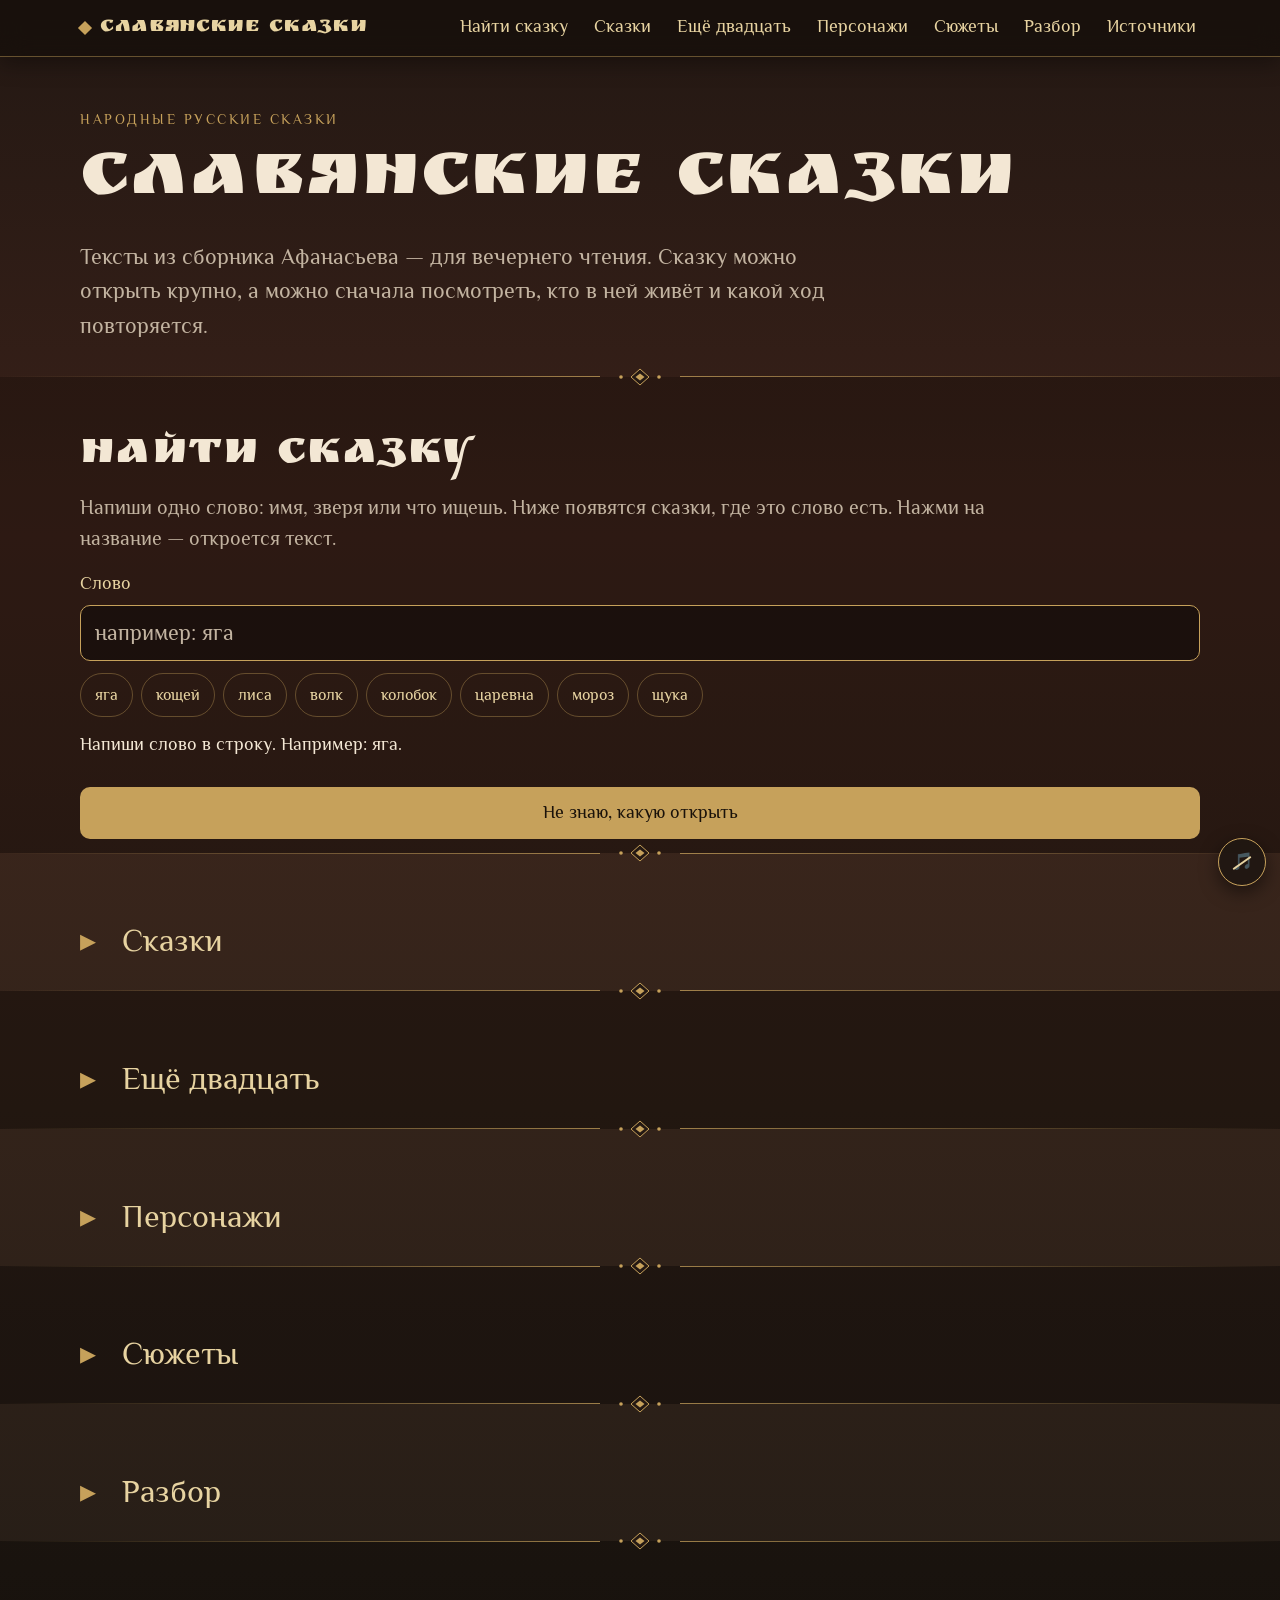
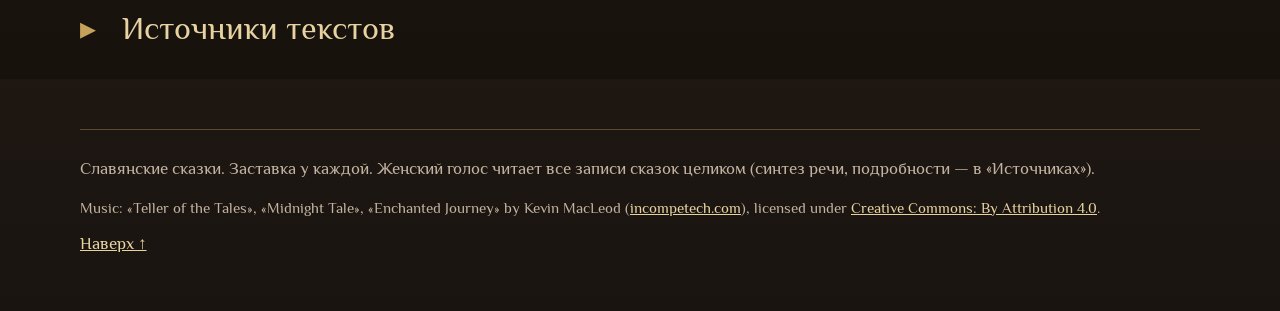
==== commit 76d549bf: "Отдельный поиск сказки по одному слову Пункт меню «Найти сказку»: поле, примеры и список названий. Б" ====
--- a/open.html
+++ b/open.html
@@ -21,7 +21,7 @@
 <link rel="icon" href="favicon.svg" type="image/svg+xml">
 <link rel="preload" href="fonts/ruslan-display-normal-400-cyrillic.woff2" as="font" type="font/woff2" crossorigin>
 <link rel="preload" href="fonts/philosopher-normal-400-cyrillic.woff2" as="font" type="font/woff2" crossorigin>
-<link rel="stylesheet" href="styles.css?v=18">
+<link rel="stylesheet" href="styles.css?v=19">
 <style>
 button.is-down, summary.is-down, .menu a.is-down, .tcard.is-down, .rnext a.is-down {
   filter: invert(1) !important;
@@ -42,7 +42,7 @@
 <script>
 document.documentElement.className += ' js';
 (function () {
-  var BUILD = '23';
+  var BUILD = '26';
   try {
     if (sessionStorage.getItem('tales-build') !== BUILD && location.search.indexOf('build=' + BUILD) < 0) {
       sessionStorage.setItem('tales-build', BUILD);
@@ -104,6 +104,7 @@
     <a class="brand" href="#top"><span class="brand-name"><span class="brand-l1">Славянские</span><span class="brand-l2">сказки</span></span></a>
     <button type="button" class="menubtn" id="menubtn" aria-expanded="false" aria-controls="menu"><svg viewBox="0 0 24 24" width="20" height="20" aria-hidden="true" focusable="false"><path d="M4 7h16M4 12h16M4 17h16" fill="none" stroke="currentColor" stroke-width="2" stroke-linecap="round"/></svg><span>Меню</span></button>
     <nav class="menu" id="menu" aria-label="Разделы сайта">
+      <a href="#find">Найти сказку</a>
       <a href="#tales">Сказки</a>
       <a href="#more">Ещё двадцать</a>
       <a href="#characters">Персонажи</a>
@@ -129,6 +130,12 @@
   </div>
 </section>
 
+<section class="wrap" id="find" aria-labelledby="h-find">
+  <h2 id="h-find">Найти сказку</h2>
+  <p class="lede">Напиши одно слово: имя, зверя или что ищешь. Ниже появятся сказки, где это слово есть. Нажми на название — откроется текст.</p>
+  <div id="findbox"></div>
+</section>
+
 <section class="wrap" id="tales" aria-labelledby="h-tales">
   <details class="fold fold-sec">
 <summary>Сказки</summary>
@@ -262,121 +269,141 @@
 <summary>Ещё двадцать</summary>
   <p class="lede">Ещё двадцать записей из того же сборника Афанасьева, по одной на сказку. Текст не пересказан и не дописан. Где школьная книжка рассказывает иначе, на карточке сказано, чего в записи нет.</p>
 <ul class="tgrid">
-<li><a class="tcard tcard-plain" href="#tale-kolobok" data-tale="kolobok">
+<li><a class="tcard" href="#tale-kolobok" data-tale="kolobok">
+<img src="img/kolobok.jpg?v=1" alt="" width="600" height="400">
 <span class="tnum">Сказка 18 · 1 запись</span>
 <span class="ttitle">Колобок</span>
 <span class="tblurb">Старуха печёт колобок из последней муки, он катится и поёт. Что колобок — это солнце, в записи не сказано.</span>
 <span class="tmeta">1 вариант · читать около 2 мин <span aria-hidden="true">→</span></span>
 </a></li>
-<li><a class="tcard tcard-plain" href="#tale-repka" data-tale="repka">
+<li><a class="tcard" href="#tale-repka" data-tale="repka">
+<img src="img/repka.jpg?v=1" alt="" width="600" height="400">
 <span class="tnum">Сказка 19 · 1 запись</span>
 <span class="ttitle">Репка</span>
 <span class="tblurb">Дедка зовёт бабку, внучку и сучку, потом приходят пять ног. Мышки, кошки и Жучки в этой записи нет.</span>
 <span class="tmeta">1 вариант · читать около 1 мин <span aria-hidden="true">→</span></span>
 </a></li>
-<li><a class="tcard tcard-plain" href="#tale-kurochka" data-tale="kurochka">
+<li><a class="tcard" href="#tale-kurochka" data-tale="kurochka">
+<img src="img/kurochka.jpg?v=1" alt="" width="600" height="400">
 <span class="tnum">Сказка 20 · 1 запись</span>
 <span class="ttitle">Курочка-татарушка</span>
 <span class="tblurb">Курочка-татарушка снесла пёстрое яйцо, мышь смахнула его с полки, и плач идёт дальше по деревне. Золотого яйца в записи нет.</span>
 <span class="tmeta">1 вариант · читать около 1 мин <span aria-hidden="true">→</span></span>
 </a></li>
-<li><a class="tcard tcard-plain" href="#tale-havro" data-tale="havro">
+<li><a class="tcard" href="#tale-havro" data-tale="havro">
+<img src="img/havro.jpg?v=1" alt="" width="600" height="400">
 <span class="tnum">Сказка 21 · 1 запись</span>
 <span class="ttitle">Крошечка-Хаврошечка</span>
 <span class="tblurb">Сироту загнали в работу Одноглазка, Двуглазка и Триглазка. Помогает ей рябая корова, не фея.</span>
 <span class="tmeta">1 вариант · читать около 3 мин <span aria-hidden="true">→</span></span>
 </a></li>
-<li><a class="tcard tcard-plain" href="#tale-sivko" data-tale="sivko">
+<li><a class="tcard" href="#tale-sivko" data-tale="sivko">
+<img src="img/sivko.jpg?v=1" alt="" width="600" height="400">
 <span class="tnum">Сказка 22 · 1 запись</span>
 <span class="ttitle">Сивко-бурко</span>
 <span class="tblurb">Иван-дурак ночует на могиле отца. Конь откликается на «Сивко-бурко, вещий воронко». Имени «Сивка-бурка» в записи нет.</span>
 <span class="tmeta">1 вариант · читать около 6 мин <span aria-hidden="true">→</span></span>
 </a></li>
-<li><a class="tcard tcard-plain" href="#tale-foxcrane" data-tale="foxcrane">
+<li><a class="tcard" href="#tale-foxcrane" data-tale="foxcrane">
+<img src="img/foxcrane.jpg?v=1" alt="" width="600" height="400">
 <span class="tnum">Сказка 23 · 1 запись</span>
 <span class="ttitle">Лиса и журавль</span>
 <span class="tblurb">Лиса зовёт журавля на кашу, размазанную по тарелке. Журавль носом ничего не достаёт.</span>
 <span class="tmeta">1 вариант · читать около 1 мин <span aria-hidden="true">→</span></span>
 </a></li>
-<li><a class="tcard tcard-plain" href="#tale-foxhare" data-tale="foxhare">
+<li><a class="tcard" href="#tale-foxhare" data-tale="foxhare">
+<img src="img/foxhare.jpg?v=1" alt="" width="600" height="400">
 <span class="tnum">Сказка 24 · 1 запись</span>
 <span class="ttitle">Лиса, заяц и петух</span>
 <span class="tblurb">У лисы изба ледяная, у зайца лубяная. Весной лиса выживает зайца и не пускает назад.</span>
 <span class="tmeta">1 вариант · читать около 2 мин <span aria-hidden="true">→</span></span>
 </a></li>
-<li><a class="tcard tcard-plain" href="#tale-bubble" data-tale="bubble">
+<li><a class="tcard" href="#tale-bubble" data-tale="bubble">
+<img src="img/bubble.jpg?v=1" alt="" width="600" height="400">
 <span class="tnum">Сказка 25 · 1 запись</span>
 <span class="ttitle">Пузырь, соломинка и лапоть</span>
 <span class="tblurb">Пузырь, соломинка и лапоть идут в лес за дровами и спорят, как перейти реку.</span>
 <span class="tmeta">1 вариант · читать около 1 мин <span aria-hidden="true">→</span></span>
 </a></li>
-<li><a class="tcard tcard-plain" href="#tale-winter" data-tale="winter">
+<li><a class="tcard" href="#tale-winter" data-tale="winter">
+<img src="img/winter.jpg?v=1" alt="" width="600" height="400">
 <span class="tnum">Сказка 26 · 1 запись</span>
 <span class="ttitle">Зимовье зверей</span>
 <span class="tblurb">Бык собирает тех, кто ищет, где пережить зиму: барана, свинью, гуся и кто ещё встретится.</span>
 <span class="tmeta">1 вариант · читать около 3 мин <span aria-hidden="true">→</span></span>
 </a></li>
-<li><a class="tcard tcard-plain" href="#tale-heron" data-tale="heron">
+<li><a class="tcard" href="#tale-heron" data-tale="heron">
+<img src="img/heron.jpg?v=1" alt="" width="600" height="400">
 <span class="tnum">Сказка 27 · 1 запись</span>
 <span class="ttitle">Журавль и цапля</span>
 <span class="tblurb">Журавль сватается к цапле, потом цапля к журавлю. Оба ходят через болото зря.</span>
 <span class="tmeta">1 вариант · читать около 1 мин <span aria-hidden="true">→</span></span>
 </a></li>
-<li><a class="tcard tcard-plain" href="#tale-catfox" data-tale="catfox">
+<li><a class="tcard" href="#tale-catfox" data-tale="catfox">
+<img src="img/catfox.jpg?v=1" alt="" width="600" height="400">
 <span class="tnum">Сказка 28 · 1 запись</span>
 <span class="ttitle">Кот и лиса</span>
 <span class="tblurb">Мужик относит шкодливого кота в лес. Кот остаётся жить своим умом.</span>
 <span class="tmeta">1 вариант · читать около 4 мин <span aria-hidden="true">→</span></span>
 </a></li>
-<li><a class="tcard tcard-plain" href="#tale-sister" data-tale="sister">
+<li><a class="tcard" href="#tale-sister" data-tale="sister">
+<img src="img/sister.jpg?v=1" alt="" width="600" height="400">
 <span class="tnum">Сказка 29 · 1 запись</span>
 <span class="ttitle">Лисичка-сестричка и волк</span>
 <span class="tblurb">Лиса притворяется мёртвой, дед кладёт её на воз с рыбой, и рыба начинает пропадать.</span>
 <span class="tmeta">1 вариант · читать около 5 мин <span aria-hidden="true">→</span></span>
 </a></li>
-<li><a class="tcard tcard-plain" href="#tale-tere" data-tale="tere">
+<li><a class="tcard" href="#tale-tere" data-tale="tere">
+<img src="img/tere.jpg?v=1" alt="" width="600" height="400">
 <span class="tnum">Сказка 30 · 1 запись</span>
 <span class="ttitle">Терёшечка</span>
 <span class="tblurb">Бездетные старики качают колодочку, и из пелёнок вырастает сын Терёшечка.</span>
 <span class="tmeta">1 вариант · читать около 3 мин <span aria-hidden="true">→</span></span>
 </a></li>
-<li><a class="tcard tcard-plain" href="#tale-terem" data-tale="terem">
+<li><a class="tcard" href="#tale-terem" data-tale="terem">
+<img src="img/terem.jpg?v=1" alt="" width="600" height="400">
 <span class="tnum">Сказка 31 · 1 запись</span>
 <span class="ttitle">Терем мухи</span>
 <span class="tblurb">Муха строит терем, к ней просятся вошь, блоха, комар и мышь. Медведя, который давит школьный теремок, в этой записи нет.</span>
 <span class="tmeta">1 вариант · читать около 1 мин <span aria-hidden="true">→</span></span>
 </a></li>
-<li><a class="tcard tcard-plain" href="#tale-ring" data-tale="ring">
+<li><a class="tcard" href="#tale-ring" data-tale="ring">
+<img src="img/ring.jpg?v=1" alt="" width="600" height="400">
 <span class="tnum">Сказка 32 · 1 запись</span>
 <span class="ttitle">Волшебное кольцо</span>
 <span class="tblurb">Сын получает от отца триста рублей и уходит из дому с первой сотней.</span>
 <span class="tmeta">1 вариант · читать около 8 мин <span aria-hidden="true">→</span></span>
 </a></li>
-<li><a class="tcard tcard-plain" href="#tale-ship" data-tale="ship">
+<li><a class="tcard" href="#tale-ship" data-tale="ship">
+<img src="img/ship.jpg?v=1" alt="" width="600" height="400">
 <span class="tnum">Сказка 33 · 1 запись</span>
 <span class="ttitle">Летучий корабль</span>
 <span class="tblurb">Царь отдаст дочь тому, кто построит летающий корабль. Двое разумных сыновей идут пробовать, дурень следом.</span>
 <span class="tmeta">1 вариант · читать около 8 мин <span aria-hidden="true">→</span></span>
 </a></li>
-<li><a class="tcard tcard-plain" href="#tale-kozma" data-tale="kozma">
+<li><a class="tcard" href="#tale-kozma" data-tale="kozma">
+<img src="img/kozma.jpg?v=1" alt="" width="600" height="400">
 <span class="tnum">Сказка 34 · 1 запись</span>
 <span class="ttitle">Козьма Скоробогатый</span>
 <span class="tblurb">Кузенька живёт в лесу с петухом и пятью курами, а лисица повадилась их есть.</span>
 <span class="tmeta">1 вариант · читать около 7 мин <span aria-hidden="true">→</span></span>
 </a></li>
-<li><a class="tcard tcard-plain" href="#tale-truth" data-tale="truth">
+<li><a class="tcard" href="#tale-truth" data-tale="truth">
+<img src="img/truth.jpg?v=1" alt="" width="600" height="400">
 <span class="tnum">Сказка 35 · 1 запись</span>
 <span class="ttitle">Правда и Кривда</span>
 <span class="tblurb">Двое мужиков спорят, чем жить выгоднее: правдой или кривдой.</span>
 <span class="tmeta">1 вариант · читать около 9 мин <span aria-hidden="true">→</span></span>
 </a></li>
-<li><a class="tcard tcard-plain" href="#tale-sun" data-tale="sun">
+<li><a class="tcard" href="#tale-sun" data-tale="sun">
+<img src="img/sun.jpg?v=1" alt="" width="600" height="400">
 <span class="tnum">Сказка 36 · 1 запись</span>
 <span class="ttitle">Солнце, Месяц и Ворон Воронович</span>
 <span class="tblurb">Старик просыпал крупу и сулит дочерей Солнцу, Месяцу и Ворону Вороновичу, если помогут собрать.</span>
 <span class="tmeta">1 вариант · читать около 2 мин <span aria-hidden="true">→</span></span>
 </a></li>
-<li><a class="tcard tcard-plain" href="#tale-maiden" data-tale="maiden">
+<li><a class="tcard" href="#tale-maiden" data-tale="maiden">
+<img src="img/maiden.jpg?v=1" alt="" width="600" height="400">
 <span class="tnum">Сказка 37 · 1 запись</span>
 <span class="ttitle">Царь-девица</span>
 <span class="tblurb">Мачеха влюбляется в пасынка. В море Ивану встречаются корабли, а на них царь-девица.</span>
@@ -2848,124 +2875,124 @@
 <p class="dlg">— Послужи ты мне, Илья Муромец, верою и правдою и покажи свою силу богатырскую!</p>
 </section>
 <div class="tale-src"><p>Текст: А. Н. Афанасьев, «Народные русские сказки», «Илья Муромец и Соловей-разбойник». Взят с Викитеки: <a href="https://ru.wikisource.org/wiki/Народные_русские_сказки_(Афанасьев)/История_о_славном_и_храбром_богатыре_Илье_Муромце_и_Соловье-разбойнике" rel="noopener">страница сказки</a>. Викитека даёт его по изданию «Наука», 1984—1985.</p><p>Орфография современная, как в источнике. Диалектные и устаревшие слова не менялись. Сноски и примечания издателей не включены.</p></div></article>
-<article class="tale-text" id="tale-kolobok" data-title="Колобок" data-nums="Сказка 18" data-min="2">
+<article class="tale-text" id="tale-kolobok" data-img="img/kolobok.jpg?v=1" data-title="Колобок" data-nums="Сказка 18" data-min="2">
 <section class="variant" data-label="сказка 18, запись 1" data-num="36" data-min="2" aria-label="сказка 18, запись 1, около 2 мин">
 <h3 class="vh">сказка 18, запись 1 · около 2 мин</h3>
 <p>Жил-был старик со старухою. Просит старик:</p><p class="dlg">— Испеки, старуха, колобок.</p><p class="dlg">— Из чего печь-то? Муки нету.</p><p class="dlg">— Э-эх, старуха! По коробу поскреби, по сусеку помети; авось муки и наберется.</p><p>Взяла старуха крылышко, по коробу поскребла, по сусеку помела, и набралось муки пригорошни с две. Замесила на сметане, изжарила в масле и положила на окошечко постудить.</p><p>Колобок полежал-полежал, да вдруг и покатился — с окна на лавку, с лавки на́ пол, по́ полу да к дверям, перепрыгнул через порог в сени, из сеней на крыльцо, с крыльца на двор, со двора за ворота, дальше и дальше.</p><p>Катится колобок по дороге, а навстречу ему заяц:</p><p class="dlg">— Колобок, колобок! Я тебя съем!</p><p class="dlg">— Не ешь меня, косой зайчик! Я тебе песенку спою, — сказал колобок и запел:</p><p>Я по коробу скребен, По сусеку метен, На сметане мешон Да в масле пряжон, На окошке стужон; Я у дедушки ушел, Я у бабушки ушел, У тебя, зайца, не хитро уйти!</p><p>И покатился себе дальше; только заяц его и видел!..</p><p>Катится колобок, а навстречу ему волк:</p><p class="dlg">— Колобок, колобок! Я тебя съем!</p><p class="dlg">— Не ешь меня, серый волк! Я тебе песенку спою!</p><p>Я по коробу скребен, По сусеку метен, На сметане мешон Да в масле пряжон, На окошке стужон; Я у дедушки ушел, Я у бабушки ушел, Я у зайца ушел, У тебя, волка, не хитро уйти!</p><p>И покатился себе дальше; только волк его и видел!..</p><p>Катится колобок, а навстречу ему медведь:</p><p class="dlg">— Колобок, колобок! Я тебя съем.</p><p class="dlg">— Где тебе, косолапому, съесть меня!</p><p>Я по коробу скребен, По сусеку метен, На сметане мешон Да в масле пряжон, На окошке стужон; Я у дедушки ушел, Я у бабушки ушел, Я у зайца ушел, Я у волка ушел, У тебя, медведь, не хитро уйти!</p><p>И опять укатился; только медведь его и видел!..</p><p>Катится, катится колобок, а навстречу ему лиса:</p><p class="dlg">— Здравствуй, колобок! Какой ты хорошенький!</p><p>А колобок запел:</p><p>Я по коробу скребен, По сусеку метен, На сметане мешон Да в масле пряжон, На окошке стужон; Я у дедушки ушел, Я у бабушки ушел, Я у зайца ушел, Я у волка ушел, У медведя ушел, У тебя, лиса, и подавно уйду!</p><p class="dlg">— Какая славная песенка! — сказала лиса. — Но ведь я, колобок, стара стала, плохо слышу; сядь-ка на мою мордочку да пропой еще разок погромче.</p><p>Колобок вскочил лисе на мордочку и запел ту же песню.</p><p class="dlg">— Спасибо, колобок! Славная песенка, еще бы послушала! Сядь-ка на мой язычок да пропой в последний разок, — сказала лиса и высунула свой язык.</p><p>Колобок сдуру прыг ей на язык, а лиса — ам его! — и скушала.</p>
 </section>
 <div class="tale-src"><p>Текст: А. Н. Афанасьев, «Народные русские сказки», «Колобок». Взят с Викитеки: <a href="https://ru.wikisource.org/wiki/Народные_русские_сказки_(Афанасьев)/Колобок" rel="noopener">страница сказки</a>. Викитека даёт его по изданию «Наука», 1984—1985. Если на странице несколько записей, здесь только первая.</p><p>Орфография современная, как в источнике. Диалектные и устаревшие слова не менялись. Сноски и примечания издателей не включены.</p></div></article>
-<article class="tale-text" id="tale-repka" data-title="Репка" data-nums="Сказка 19" data-min="1">
+<article class="tale-text" id="tale-repka" data-img="img/repka.jpg?v=1" data-title="Репка" data-nums="Сказка 19" data-min="1">
 <section class="variant" data-label="сказка 19, запись 1" data-num="89" data-min="1" aria-label="сказка 19, запись 1, около 1 мин">
 <h3 class="vh">сказка 19, запись 1 · около 1 мин</h3>
 <p>Посеял дедка репку; пошёл репку рвать, захватился за репку: тянет-потянет, вытянуть не может!</p><p>Со́звал дедка бабку; бабка за дедку, дедка за репку, тянут-потянут, вытянуть не можут!</p><p>Пришла внучка; внучка за бабку, бабка за дедку, дедка за репку, тянут-потянут, вытянуть не можут!</p><p>Пришла сучка; сучка за внучку, внучка за бабку, бабка за дедку, дедка за репку, тянут-потянут, вытянуть не можут!</p><p>Пришла но́га. Но́га за сучку, сучка за внучку, внучка за бабку, бабка за дедку, дедка за репку, тянут-потянут, вытянуть не можут!</p><p>Пришла дру́га но́га; дру́га но́га за но́гу, но́га за сучку, сучка за внучку, внучка за бабку, бабка за дедку, дедка за репку, тянут-потянут, вытянуть не можут! (и так далее до пятой но́ги).</p><p>Пришла пя́та но́га. Пять ног за четыре, четыре но́ги за три, три но́ги за две, две но́ги за но́гу, но́га за сучку, сучка за внучку, внучка за бабку, бабка за дедку, дедка за репку, тянут-потянут: вытянули репку!</p>
 </section>
 <div class="tale-src"><p>Текст: А. Н. Афанасьев, «Народные русские сказки», «Репка». Взят с Викитеки: <a href="https://ru.wikisource.org/wiki/Народные_русские_сказки_(Афанасьев)/Репка" rel="noopener">страница сказки</a>. Викитека даёт его по изданию «Наука», 1984—1985. Если на странице несколько записей, здесь только первая.</p><p>Орфография современная, как в источнике. Диалектные и устаревшие слова не менялись. Сноски и примечания издателей не включены.</p></div></article>
-<article class="tale-text" id="tale-kurochka" data-title="Курочка-татарушка" data-nums="Сказка 20" data-min="1">
+<article class="tale-text" id="tale-kurochka" data-img="img/kurochka.jpg?v=1" data-title="Курочка-татарушка" data-nums="Сказка 20" data-min="1">
 <section class="variant" data-label="сказка 20, запись 1" data-num="70" data-min="1" aria-label="сказка 20, запись 1, около 1 мин">
 <h3 class="vh">сказка 20, запись 1 · около 1 мин</h3>
 <p>Жил-был старик со старушкою, у них была курочка-татарушка, снесла яичко в куте под окошком: пёстро, востро, костяно, мудрено! Положила на полочку; мышка шла, хвостиком тряхнула, полочка упала, яичко разбилось.</p><p>Старик плачет, старуха возрыдает, в печи пылает, верх на избе шатается, девочка-внучка с горя удавилась. Идёт просвирня, спрашивает: что они так плачут?</p><p>Старики начали пересказывать:</p><p class="dlg">— Как нам не плакать? Есть у нас курочка-татарушка, снесла яичко в куте под окошком: пёстро, востро, костяно, мудрено! Положила на полочку; мышка шла, хвостиком тряхнула, полочка упала, яичко и разбилось! Я, старик, плачу, старуха возрыдает, в печи пылает, верх на избе шатается, девочка-внучка с горя удавилась.</p><p>Просвирня как услыхала — все просвиры изломала и побросала. Подходит дьячок и спрашивает у просвирни: зачем она просвиры побросала?</p><p>Она пересказала ему всё горе; дьячок побежал на колокольню и перебил все колокола.</p><p>Идёт поп, спрашивает у дьячка: зачем колокола перебил?</p><p>Дьячок пересказал всё горе попу, а поп побежал, все книги изорвал.</p>
 </section>
 <div class="tale-src"><p>Текст: А. Н. Афанасьев, «Народные русские сказки», «Курочка-татарушка». Взят с Викитеки: <a href="https://ru.wikisource.org/wiki/Народные_русские_сказки_(Афанасьев)/Курочка" rel="noopener">страница сказки</a>. Викитека даёт его по изданию «Наука», 1984—1985. Если на странице несколько записей, здесь только первая.</p><p>Орфография современная, как в источнике. Диалектные и устаревшие слова не менялись. Сноски и примечания издателей не включены.</p></div></article>
-<article class="tale-text" id="tale-havro" data-title="Крошечка-Хаврошечка" data-nums="Сказка 21" data-min="3">
+<article class="tale-text" id="tale-havro" data-img="img/havro.jpg?v=1" data-title="Крошечка-Хаврошечка" data-nums="Сказка 21" data-min="3">
 <section class="variant" data-label="сказка 21, запись 1" data-num="100" data-min="3" aria-label="сказка 21, запись 1, около 3 мин">
 <h3 class="vh">сказка 21, запись 1 · около 3 мин</h3>
-<p>Вы знаете, что есть на свете люди и хорошие, есть и похуже, есть и такие, которые бога не боятся, своего брата не стыдятся: к таким-то и попала Крошечка-Хаврошечка. Осталась она сиротой маленькой; взяли её эти люди, выкормили и на свет божий не пустили, над работою каждый день занудили, заморили; она и подаёт, и прибирает, и за всех и за всё отвечает.</p><p>4А были у её хозяйки три дочери большие. Старшая звалась Одноглазка, средняя — Двуглазка, а меньшая — Триглазка; но они только и знали у ворот сидеть, на улицу глядеть, а Крошечка-Хаврошечка на них работа́ла, их обшивала, для них и пряла и ткала, а слова доброго никогда не слыхала. Вот то-то и больно — ткнуть да толкнуть есть кому, а приветить да приохотить нет никого!</p><p>Выйдет, бывало, Крошечка-Хаврошечка в поле, обнимет свою рябую корову, ляжет к ней на шейку и рассказывает, как ей тяжко жить-поживать:</p><p class="dlg">— Коровушка-матушка! Меня бьют, журят, хлеба не дают, плакать не велят. К завтрему дали пять пудов напрясть, наткать, побелить, в трубы покатать.</p><p>А коровушка ей в ответ:</p><p class="dlg">— Красная де́вица! Влезь ко мне в одно ушко, а в другое вылезь — всё будет сработано.</p><p>Так и сбывалось. Вылезет красная де́вица из ушка — всё готово: и наткано, и побелено, и покатано. Отнесёт к мачехе; та поглядит, покряхтит, спрячет в сундук, а ей ещё больше работы задаст. Хаврошечка опять придёт к коровушке, в одно ушко влезет, в другое вылезет и готовенькое возьмёт принесёт.</p><p>4Дивится старуха, зовёт Одноглазку:</p><p class="dlg">— Дочь моя хорошая, дочь моя пригожая! Доглядись, кто сироте помогает: и ткёт, и прядёт, и в трубы катает?</p><p>Пошла с сиротой Одноглазка в лес, пошла с нею в поле; забыла матушкино приказанье, распеклась на солнышке, разлеглась на травушке; а Хаврошечка приговаривает:</p><p class="dlg">— Спи, глазок, спи, глазок!</p><p>Глазок заснул; пока Одноглазка спала, коровушка и наткала и побелила. Ничего мачеха не дозналась, послала Двуглазку. Эта тоже на солнышке распеклась и на травушке разлеглась, матернино приказанье забыла и глазки смежила; а Хаврошечка баюкает:</p><p class="dlg">— Спи, глазок, спи, другой!</p><p>Коровушка наткала, побелила, в трубы покатала; а Двуглазка всё ещё спала.</p><p>4Старуха рассердилась, на третий день послала Триглазку, а сироте ещё больше работы дала. И Триглазка, как её старшие сестры, попрыгала-попрыгала и на травушку пала. Хаврошечка поёт:</p><p class="dlg">— Спи, глазок, спи, другой! — а об третьем забыла.</p><p>Два глаза заснули, а третий глядит и всё видит, всё — как красная де́вица в одно ушко влезла, в другое вылезла и готовые холсты подобрала. Всё, что видела, Триглазка матери рассказала; старуха обрадовалась, на другой же день пришла к мужу:</p><p class="dlg">— Режь рябую корову!</p><p>Старик так-сяк:</p><p class="dlg">— Что ты, жена, в уме ли? Корова молодая, хорошая!</p><p>Режь, да и только! Наточил ножик…</p><p>4Побежала Хаврошечка к коровушке:</p><p class="dlg">— Коровушка-матушка! Тебя хотят резать.</p><p class="dlg">— А ты, красная де́вица, не ешь моего мяса; косточки мои собери, в платочек завяжи, в саду их рассади и никогда меня не забывай, каждое утро водою их поливай.</p><p>Хаврошечка всё сделала, что коровушка завещала; голодом голодала, мяса её в рот не брала, косточки каждый день в саду поливала, и выросла из них яблонька, да какая — боже мой! Яблочки на ней висят наливные, листвицы шумят золотые, веточки гнутся серебряные; кто ни едет мимо — останавливается, кто проходит близко — тот заглядывается.</p><p>4Случилось раз — девушки гуляли по́ саду; на ту пору ехал по́ полю барин — богатый, кудреватый, молоденький. Увидел яблочки, затрогал девушек:</p><p class="dlg">— Де́вицы-красавицы! — говорит он. — Которая из вас мне яблочко поднесёт, та за меня замуж пойдёт.</p><p>И бросились три сестры одна перед другой к яблоньке. А яблочки-то висели низко, под руками были, а то вдруг поднялись высоко-высоко, далеко над головами стали. Сестры хотели их сбить — листья глаза засыпают, хотели сорвать — сучья косы расплетают; как ни бились, ни метались — ручки изодрали, а достать не могли. Подошла Хаврошечка, и веточки приклонились, и яблочки опустились. Барин на ней женился, и стала она в добре поживать, лиха не знавать.</p>
+<p>Вы знаете, что есть на свете люди и хорошие, есть и похуже, есть и такие, которые бога не боятся, своего брата не стыдятся: к таким-то и попала Крошечка-Хаврошечка. Осталась она сиротой маленькой; взяли её эти люди, выкормили и на свет божий не пустили, над работою каждый день занудили, заморили; она и подаёт, и прибирает, и за всех и за всё отвечает.</p><p>А были у её хозяйки три дочери большие. Старшая звалась Одноглазка, средняя — Двуглазка, а меньшая — Триглазка; но они только и знали у ворот сидеть, на улицу глядеть, а Крошечка-Хаврошечка на них работа́ла, их обшивала, для них и пряла и ткала, а слова доброго никогда не слыхала. Вот то-то и больно — ткнуть да толкнуть есть кому, а приветить да приохотить нет никого!</p><p>Выйдет, бывало, Крошечка-Хаврошечка в поле, обнимет свою рябую корову, ляжет к ней на шейку и рассказывает, как ей тяжко жить-поживать:</p><p class="dlg">— Коровушка-матушка! Меня бьют, журят, хлеба не дают, плакать не велят. К завтрему дали пять пудов напрясть, наткать, побелить, в трубы покатать.</p><p>А коровушка ей в ответ:</p><p class="dlg">— Красная де́вица! Влезь ко мне в одно ушко, а в другое вылезь — всё будет сработано.</p><p>Так и сбывалось. Вылезет красная де́вица из ушка — всё готово: и наткано, и побелено, и покатано. Отнесёт к мачехе; та поглядит, покряхтит, спрячет в сундук, а ей ещё больше работы задаст. Хаврошечка опять придёт к коровушке, в одно ушко влезет, в другое вылезет и готовенькое возьмёт принесёт.</p><p>Дивится старуха, зовёт Одноглазку:</p><p class="dlg">— Дочь моя хорошая, дочь моя пригожая! Доглядись, кто сироте помогает: и ткёт, и прядёт, и в трубы катает?</p><p>Пошла с сиротой Одноглазка в лес, пошла с нею в поле; забыла матушкино приказанье, распеклась на солнышке, разлеглась на травушке; а Хаврошечка приговаривает:</p><p class="dlg">— Спи, глазок, спи, глазок!</p><p>Глазок заснул; пока Одноглазка спала, коровушка и наткала и побелила. Ничего мачеха не дозналась, послала Двуглазку. Эта тоже на солнышке распеклась и на травушке разлеглась, матернино приказанье забыла и глазки смежила; а Хаврошечка баюкает:</p><p class="dlg">— Спи, глазок, спи, другой!</p><p>Коровушка наткала, побелила, в трубы покатала; а Двуглазка всё ещё спала.</p><p>Старуха рассердилась, на третий день послала Триглазку, а сироте ещё больше работы дала. И Триглазка, как её старшие сестры, попрыгала-попрыгала и на травушку пала. Хаврошечка поёт:</p><p class="dlg">— Спи, глазок, спи, другой! — а об третьем забыла.</p><p>Два глаза заснули, а третий глядит и всё видит, всё — как красная де́вица в одно ушко влезла, в другое вылезла и готовые холсты подобрала. Всё, что видела, Триглазка матери рассказала; старуха обрадовалась, на другой же день пришла к мужу:</p><p class="dlg">— Режь рябую корову!</p><p>Старик так-сяк:</p><p class="dlg">— Что ты, жена, в уме ли? Корова молодая, хорошая!</p><p>Режь, да и только! Наточил ножик…</p><p>Побежала Хаврошечка к коровушке:</p><p class="dlg">— Коровушка-матушка! Тебя хотят резать.</p><p class="dlg">— А ты, красная де́вица, не ешь моего мяса; косточки мои собери, в платочек завяжи, в саду их рассади и никогда меня не забывай, каждое утро водою их поливай.</p><p>Хаврошечка всё сделала, что коровушка завещала; голодом голодала, мяса её в рот не брала, косточки каждый день в саду поливала, и выросла из них яблонька, да какая — боже мой! Яблочки на ней висят наливные, листвицы шумят золотые, веточки гнутся серебряные; кто ни едет мимо — останавливается, кто проходит близко — тот заглядывается.</p><p>Случилось раз — девушки гуляли по́ саду; на ту пору ехал по́ полю барин — богатый, кудреватый, молоденький. Увидел яблочки, затрогал девушек:</p><p class="dlg">— Де́вицы-красавицы! — говорит он. — Которая из вас мне яблочко поднесёт, та за меня замуж пойдёт.</p><p>И бросились три сестры одна перед другой к яблоньке. А яблочки-то висели низко, под руками были, а то вдруг поднялись высоко-высоко, далеко над головами стали. Сестры хотели их сбить — листья глаза засыпают, хотели сорвать — сучья косы расплетают; как ни бились, ни метались — ручки изодрали, а достать не могли. Подошла Хаврошечка, и веточки приклонились, и яблочки опустились. Барин на ней женился, и стала она в добре поживать, лиха не знавать.</p>
 </section>
 <div class="tale-src"><p>Текст: А. Н. Афанасьев, «Народные русские сказки», «Крошечка-Хаврошечка». Взят с Викитеки: <a href="https://ru.wikisource.org/wiki/Народные_русские_сказки_(Афанасьев)/Крошечка-Хаврошечка" rel="noopener">страница сказки</a>. Викитека даёт его по изданию «Наука», 1984—1985. Если на странице несколько записей, здесь только первая.</p><p>Орфография современная, как в источнике. Диалектные и устаревшие слова не менялись. Сноски и примечания издателей не включены.</p></div></article>
-<article class="tale-text" id="tale-sivko" data-title="Сивко-бурко" data-nums="Сказка 22" data-min="6">
+<article class="tale-text" id="tale-sivko" data-img="img/sivko.jpg?v=1" data-title="Сивко-бурко" data-nums="Сказка 22" data-min="6">
 <section class="variant" data-label="сказка 22, запись 1" data-num="179" data-min="6" aria-label="сказка 22, запись 1, около 6 мин">
 <h3 class="vh">сказка 22, запись 1 · около 6 мин</h3>
-<p>Жил-был старик; у него было три сына, третий-от Иван-дурак, ничего не делал, только на печи в углу сидел да сморкался. Отец стал умирать и говорит:</p><p class="dlg">— Дети! Как я умру, вы каждый поочерёдно ходите на могилу ко мне спать по три ночи, — и умер.</p><p>Старика схоронили. Приходит ночь; надо большому брату ночевать на могиле, а ему — коё лень, коё боится, он и говорит малому брату:</p><p class="dlg">— Иван-дурак! Поди-ка к отцу на могилу, ночуй за меня. Ты ничего же не делаешь!</p><p>Иван-дурак собрался, пришёл на могилу, лежит; в полночь вдруг могила расступилась, старик выходит и спрашивает:</p><p class="dlg">— Кто тут? Ты, большой сын?</p><p class="dlg">— Нет, батюшка! Я, Иван-дурак.</p><p>Старик узнал его и спрашивает:</p><p class="dlg">— Что же больш-от сын не пришёл?</p><p class="dlg">— А он меня послал, батюшка!</p><p class="dlg">— Ну, твоё счастье!</p><p>Старик свистнул-гайкнул богатырским посвистом:</p><p class="dlg">— Сивко-бурко, вещий воронко!</p><p>Сивко бежит, только земля дрожит, из очей искры сыплются, из ноздрей дым столбом.</p><p class="dlg">— Вот тебе, сын мой, добрый конь; а ты, конь, служи ему, как мне служил.</p><p>Проговорил это старик, лёг в могилу. Иван-дурак погладил, поласкал сивка и отпустил, сам домой пошёл. Дома спрашивают братья:</p><p class="dlg">— Что, Иван-дурак, ладно ли ночевал?</p><p class="dlg">— Очень ладно, братья!</p><p>Другая ночь приходит. Середний брат тоже не идёт ночевать на могилу и говорит:</p><p class="dlg">— Иван-дурак! Поди на могилу-то к батюшке, ночуй и за меня.</p><p>Иван-дурак, не говоря ни слова, собрался и покатил, пришёл на могилу, лёг, дожидается полночи. В полночь также могила раскрылась, отец вышел, спрашивает:</p><p class="dlg">— Ты, середний сын?</p><p class="dlg">— Нет, — говорит Иван-дурак, — я же опять, батюшка!</p><p>Старик гайкнул богатырским голосом, свистнул молодецким посвистом:</p><p class="dlg">— Сивко-бурко, вещий воронко!</p><p>Бурко бежит, только земля дрожит, из очей пламя пышет, а из ноздрей дым столбом.</p><p class="dlg">— Ну, бурко, как мне служил, так служи и сыну моему. Ступай теперь!</p><p>Бурко убежал; старик лёг в могилу, а Иван-дурак пошёл домой. Братья опять спрашивают:</p><p class="dlg">— Каково, Иван-дурак, ночевал?</p><p class="dlg">— Очень, братья, ладно!</p><p>На третью ночь Иванова очередь; он не дожидается наряду, собрался и пошёл. Лежит на могиле; в полночь опять старик вышел, уж знает, что тут Иван-дурак, гайкнул богатырским голосом, свистнул молодецким посвистом:</p><p class="dlg">— Сивко-бурко, вещий воронко!</p><p>Воронко бежит, только земля дрожит, из очей пламя пышет, а из ноздрей дым столбом.</p><p class="dlg">— Ну, воронко, как мне служил, так и сыну моему служи.</p><p>Сказал это старик, простился с Иваном-дураком, лёг в могилу. Иван-дурак погладил воронка, посмотрел и отпустил, сам пошёл домой. Братья опять спрашивают:</p><p class="dlg">— Каково, Иван-дурак, ночевал?</p><p class="dlg">— Очень ладно, братья!</p><p>4Живут; двое братовей ро́бят, а Иван-дурак ничего. Вдруг от царя клич: ежели кто сорвёт царевнин портрет с дому чрез сколько-то много брёвен, за того её и взамуж отдаст. Братья сбираются посмотреть, кто станет срывать портрет. Иван-дурак сидит на печи за трубой и бает:</p><p class="dlg">— Братья! Дайте мне каку лошадь, я поеду посмотрю же.</p><p class="dlg">— Э! — взъелись братья на него. — Сиди, дурак, на печи; чего ты поедешь? Людей, что ли, смешить!</p><p>Нет, от Ивана-дурака отступу нету! Братья не могли отбиться:</p><p class="dlg">— Ну, ты возьми, дурак, вон трёхногую кобылёнку!</p><p>4Сами уехали. Иван-дурак за ними же поехал в чисто поле, в широко раздолье; слез с кобылёнки, взял её зарезал, кожу снял, повесил на поскотину, а мясо бросил; сам свистнул молодецким посвистом, гайкнул богатырским голосом:</p><p class="dlg">— Сивко-бурко, вещий воронко!</p><p>Сивко бежит, только земля дрожит, из очей пламя пышет, а из ноздрей дым столбом. Иван-дурак в одно ушко залез — напился-наелся, в друго вылез — оделся, молодец такой стал, что и братьям не узнать! Сел на сивка и поехал срывать портрет. Народу было тут видимо-невидимо; завидели молодца, все начали смотреть. Иван-дурак с размаху нагнал, конь его скочил и портрет не достал только через три бревна. Видели, откуда приехал, а не видали, куда уехал! Он коня отпустил, сам пришёл домой, сел на печь. Вдруг братья приезжают и сказывают женам:</p><p class="dlg">— Ну, жены, какой молодец приезжал, так мы такого сроду не видали! Портрет не достал только через три бревна. Видели, откуль приехал; не видали, куда уехал. Ещё опять приедет…</p><p>Иван-дурак сидит на печи и говорит:</p><p class="dlg">— Братья, не я ли тут был?</p><p class="dlg">— Куда к чёрту тебе быть! Сиди, дурак, на печи да протирай нос-от.</p><p>4Время идёт. От царя тот же клич. Братья опять стали собираться, а Иван-дурак и говорит:</p><p class="dlg">— Братья! Дайте мне каку-нибудь лошадь.</p><p>Они отвечают:</p><p class="dlg">— Сиди, дурак, дома! Другу́ лошадь ты станешь переводить!</p><p>Нет, отбиться не могли, велели опять взять хромую кобылёшку. Иван-дурак и ту управил, заколол, кожу развесил на поскотине, а мясо бросил; сам свистнул молодецким посвистом, гайкнул богатырским голосом:</p><p class="dlg">— Сивко-бурко, вещий воронко!</p><p>Бурко бежит, только земля дрожит, из очей пламя пышет, а из ноздрей дым столбом. Иван-дурак в право ухо залез — оделся, выскочил в лево — молодцом сделался, соскочил на коня, поехал; портрет не достал только за два бревна. Видели, откуда приехал, а не видели, куда уехал! Бурка отпустил, а сам пошёл домой, сел на печь, дожидается братовей. Братья приехали и сказывают:</p><p class="dlg">— Бабы! Тот же молодец опять приезжал, да не достал портрет только за два бревна.</p><p>Иван-дурак и говорит им:</p><p class="dlg">— Братья, не я ли тут был?</p><p class="dlg">— Сиди, дурак! Где у чёрта был!</p><p>4Через немного время от царя опять клич. Братья начали сбираться, а Иван-дурак и просит:</p><p class="dlg">— Дайте, братья, каку-нибудь лошадь; я съезжу, посмотрю же.</p><p class="dlg">— Сиди, дурак, дома! Докуда лошадей-то у нас станешь переводить?</p><p>Нет, отбиться не могли, бились-бились, велели взять худую кобылёшку; сами уехали. Иван-дурак и ту управил, зарезал, бросил; сам свистнул молодецким посвистом, гайкнул богатырским голосом:</p><p class="dlg">— Сивко-бурко, вещий воронко!</p><p>Воронко бежит, только земля дрожит, из очей пламя пышет, а из ноздрей дым столбом. Иван-дурак в одно ушко залез — напился-наелся, в друго вылез — молодцом оделся, сел на коня и поехал. Как только доехал до царских чертогов, портрет и ширинку так и сорвал. Видели, откуда приехал, а не видели, куда уехал! Он так же воронка отпустил, пошёл домой, сел на печь, ждёт братовей. Братья приехали, сказывают:</p><p class="dlg">— Ну, хозяйки! Тот же молодец как нагнал сегодня, так портрет и сорвал.</p><p>Иван-дурак сидит за трубой и бает:</p><p class="dlg">— Братья, не я ли тут был?</p><p class="dlg">— Сиди, дурак! Где ты у чёрта был!</p><p>4Через немного время царь сделал бал, созывает всех бояр, воевод, князей, думных, сенаторов, купцов, мещан и крестьян. И Ивановы братья поехали; Иван-дурак не отстал, сел где-то на печь за трубу, глядит, рот разинул. Царевна потчует гостей, каждому подносит пива и смотрит, не утрётся ли кто ширинкой? — тот её и жених. Только никто не утёрся; а Иван-дурака не видала, обошла. Гости разошлись. На другой день царь сделал другой бал; опять виноватого не нашли, кто сорвал ширинку. На третий день царевна так же стала из своих рук подносить гостям пиво; всех обошла, никто не утёрся ширинкой. «Что это, — думает она себе, — нет моего суженого!» Взглянула за трубу и увидела там Ивана-дурака; платьишко на нём худое, весь в саже, волосы дыбом. Она налила стакан пива, подносит ему, а братья глядят, да и думают: царевна-то и дураку-то подносит пиво! Иван-дурак выпил, да и утёрся ширинкой. Царевна обрадовалась, берёт его за руку, ведёт к отцу и говорит:</p><p class="dlg">— Батюшка! Вот мой суженый.</p><p>Братовей тут ровно ножом по сердцу-то резнуло, думают: «Чего это царевна! Не с ума ли сошла? Дурака ведёт в сужены». Разговоры тут коротки: весёлым пирком да за свадебку. Наш Иван тут стал не Иван-дурак, а Иван царский зять; оправился, очистился, молодец молодцом стал, не стали люди узнавать! Тогда-то братья узнали, что значило ходить спать на могилу к отцу.</p>
+<p>Жил-был старик; у него было три сына, третий-от Иван-дурак, ничего не делал, только на печи в углу сидел да сморкался. Отец стал умирать и говорит:</p><p class="dlg">— Дети! Как я умру, вы каждый поочерёдно ходите на могилу ко мне спать по три ночи, — и умер.</p><p>Старика схоронили. Приходит ночь; надо большому брату ночевать на могиле, а ему — коё лень, коё боится, он и говорит малому брату:</p><p class="dlg">— Иван-дурак! Поди-ка к отцу на могилу, ночуй за меня. Ты ничего же не делаешь!</p><p>Иван-дурак собрался, пришёл на могилу, лежит; в полночь вдруг могила расступилась, старик выходит и спрашивает:</p><p class="dlg">— Кто тут? Ты, большой сын?</p><p class="dlg">— Нет, батюшка! Я, Иван-дурак.</p><p>Старик узнал его и спрашивает:</p><p class="dlg">— Что же больш-от сын не пришёл?</p><p class="dlg">— А он меня послал, батюшка!</p><p class="dlg">— Ну, твоё счастье!</p><p>Старик свистнул-гайкнул богатырским посвистом:</p><p class="dlg">— Сивко-бурко, вещий воронко!</p><p>Сивко бежит, только земля дрожит, из очей искры сыплются, из ноздрей дым столбом.</p><p class="dlg">— Вот тебе, сын мой, добрый конь; а ты, конь, служи ему, как мне служил.</p><p>Проговорил это старик, лёг в могилу. Иван-дурак погладил, поласкал сивка и отпустил, сам домой пошёл. Дома спрашивают братья:</p><p class="dlg">— Что, Иван-дурак, ладно ли ночевал?</p><p class="dlg">— Очень ладно, братья!</p><p>Другая ночь приходит. Середний брат тоже не идёт ночевать на могилу и говорит:</p><p class="dlg">— Иван-дурак! Поди на могилу-то к батюшке, ночуй и за меня.</p><p>Иван-дурак, не говоря ни слова, собрался и покатил, пришёл на могилу, лёг, дожидается полночи. В полночь также могила раскрылась, отец вышел, спрашивает:</p><p class="dlg">— Ты, середний сын?</p><p class="dlg">— Нет, — говорит Иван-дурак, — я же опять, батюшка!</p><p>Старик гайкнул богатырским голосом, свистнул молодецким посвистом:</p><p class="dlg">— Сивко-бурко, вещий воронко!</p><p>Бурко бежит, только земля дрожит, из очей пламя пышет, а из ноздрей дым столбом.</p><p class="dlg">— Ну, бурко, как мне служил, так служи и сыну моему. Ступай теперь!</p><p>Бурко убежал; старик лёг в могилу, а Иван-дурак пошёл домой. Братья опять спрашивают:</p><p class="dlg">— Каково, Иван-дурак, ночевал?</p><p class="dlg">— Очень, братья, ладно!</p><p>На третью ночь Иванова очередь; он не дожидается наряду, собрался и пошёл. Лежит на могиле; в полночь опять старик вышел, уж знает, что тут Иван-дурак, гайкнул богатырским голосом, свистнул молодецким посвистом:</p><p class="dlg">— Сивко-бурко, вещий воронко!</p><p>Воронко бежит, только земля дрожит, из очей пламя пышет, а из ноздрей дым столбом.</p><p class="dlg">— Ну, воронко, как мне служил, так и сыну моему служи.</p><p>Сказал это старик, простился с Иваном-дураком, лёг в могилу. Иван-дурак погладил воронка, посмотрел и отпустил, сам пошёл домой. Братья опять спрашивают:</p><p class="dlg">— Каково, Иван-дурак, ночевал?</p><p class="dlg">— Очень ладно, братья!</p><p>Живут; двое братовей ро́бят, а Иван-дурак ничего. Вдруг от царя клич: ежели кто сорвёт царевнин портрет с дому чрез сколько-то много брёвен, за того её и взамуж отдаст. Братья сбираются посмотреть, кто станет срывать портрет. Иван-дурак сидит на печи за трубой и бает:</p><p class="dlg">— Братья! Дайте мне каку лошадь, я поеду посмотрю же.</p><p class="dlg">— Э! — взъелись братья на него. — Сиди, дурак, на печи; чего ты поедешь? Людей, что ли, смешить!</p><p>Нет, от Ивана-дурака отступу нету! Братья не могли отбиться:</p><p class="dlg">— Ну, ты возьми, дурак, вон трёхногую кобылёнку!</p><p>Сами уехали. Иван-дурак за ними же поехал в чисто поле, в широко раздолье; слез с кобылёнки, взял её зарезал, кожу снял, повесил на поскотину, а мясо бросил; сам свистнул молодецким посвистом, гайкнул богатырским голосом:</p><p class="dlg">— Сивко-бурко, вещий воронко!</p><p>Сивко бежит, только земля дрожит, из очей пламя пышет, а из ноздрей дым столбом. Иван-дурак в одно ушко залез — напился-наелся, в друго вылез — оделся, молодец такой стал, что и братьям не узнать! Сел на сивка и поехал срывать портрет. Народу было тут видимо-невидимо; завидели молодца, все начали смотреть. Иван-дурак с размаху нагнал, конь его скочил и портрет не достал только через три бревна. Видели, откуда приехал, а не видали, куда уехал! Он коня отпустил, сам пришёл домой, сел на печь. Вдруг братья приезжают и сказывают женам:</p><p class="dlg">— Ну, жены, какой молодец приезжал, так мы такого сроду не видали! Портрет не достал только через три бревна. Видели, откуль приехал; не видали, куда уехал. Ещё опять приедет…</p><p>Иван-дурак сидит на печи и говорит:</p><p class="dlg">— Братья, не я ли тут был?</p><p class="dlg">— Куда к чёрту тебе быть! Сиди, дурак, на печи да протирай нос-от.</p><p>Время идёт. От царя тот же клич. Братья опять стали собираться, а Иван-дурак и говорит:</p><p class="dlg">— Братья! Дайте мне каку-нибудь лошадь.</p><p>Они отвечают:</p><p class="dlg">— Сиди, дурак, дома! Другу́ лошадь ты станешь переводить!</p><p>Нет, отбиться не могли, велели опять взять хромую кобылёшку. Иван-дурак и ту управил, заколол, кожу развесил на поскотине, а мясо бросил; сам свистнул молодецким посвистом, гайкнул богатырским голосом:</p><p class="dlg">— Сивко-бурко, вещий воронко!</p><p>Бурко бежит, только земля дрожит, из очей пламя пышет, а из ноздрей дым столбом. Иван-дурак в право ухо залез — оделся, выскочил в лево — молодцом сделался, соскочил на коня, поехал; портрет не достал только за два бревна. Видели, откуда приехал, а не видели, куда уехал! Бурка отпустил, а сам пошёл домой, сел на печь, дожидается братовей. Братья приехали и сказывают:</p><p class="dlg">— Бабы! Тот же молодец опять приезжал, да не достал портрет только за два бревна.</p><p>Иван-дурак и говорит им:</p><p class="dlg">— Братья, не я ли тут был?</p><p class="dlg">— Сиди, дурак! Где у чёрта был!</p><p>Через немного время от царя опять клич. Братья начали сбираться, а Иван-дурак и просит:</p><p class="dlg">— Дайте, братья, каку-нибудь лошадь; я съезжу, посмотрю же.</p><p class="dlg">— Сиди, дурак, дома! Докуда лошадей-то у нас станешь переводить?</p><p>Нет, отбиться не могли, бились-бились, велели взять худую кобылёшку; сами уехали. Иван-дурак и ту управил, зарезал, бросил; сам свистнул молодецким посвистом, гайкнул богатырским голосом:</p><p class="dlg">— Сивко-бурко, вещий воронко!</p><p>Воронко бежит, только земля дрожит, из очей пламя пышет, а из ноздрей дым столбом. Иван-дурак в одно ушко залез — напился-наелся, в друго вылез — молодцом оделся, сел на коня и поехал. Как только доехал до царских чертогов, портрет и ширинку так и сорвал. Видели, откуда приехал, а не видели, куда уехал! Он так же воронка отпустил, пошёл домой, сел на печь, ждёт братовей. Братья приехали, сказывают:</p><p class="dlg">— Ну, хозяйки! Тот же молодец как нагнал сегодня, так портрет и сорвал.</p><p>Иван-дурак сидит за трубой и бает:</p><p class="dlg">— Братья, не я ли тут был?</p><p class="dlg">— Сиди, дурак! Где ты у чёрта был!</p><p>Через немного время царь сделал бал, созывает всех бояр, воевод, князей, думных, сенаторов, купцов, мещан и крестьян. И Ивановы братья поехали; Иван-дурак не отстал, сел где-то на печь за трубу, глядит, рот разинул. Царевна потчует гостей, каждому подносит пива и смотрит, не утрётся ли кто ширинкой? — тот её и жених. Только никто не утёрся; а Иван-дурака не видала, обошла. Гости разошлись. На другой день царь сделал другой бал; опять виноватого не нашли, кто сорвал ширинку. На третий день царевна так же стала из своих рук подносить гостям пиво; всех обошла, никто не утёрся ширинкой. «Что это, — думает она себе, — нет моего суженого!» Взглянула за трубу и увидела там Ивана-дурака; платьишко на нём худое, весь в саже, волосы дыбом. Она налила стакан пива, подносит ему, а братья глядят, да и думают: царевна-то и дураку-то подносит пиво! Иван-дурак выпил, да и утёрся ширинкой. Царевна обрадовалась, берёт его за руку, ведёт к отцу и говорит:</p><p class="dlg">— Батюшка! Вот мой суженый.</p><p>Братовей тут ровно ножом по сердцу-то резнуло, думают: «Чего это царевна! Не с ума ли сошла? Дурака ведёт в сужены». Разговоры тут коротки: весёлым пирком да за свадебку. Наш Иван тут стал не Иван-дурак, а Иван царский зять; оправился, очистился, молодец молодцом стал, не стали люди узнавать! Тогда-то братья узнали, что значило ходить спать на могилу к отцу.</p>
 </section>
 <div class="tale-src"><p>Текст: А. Н. Афанасьев, «Народные русские сказки», «Сивко-бурко». Взят с Викитеки: <a href="https://ru.wikisource.org/wiki/Народные_русские_сказки_(Афанасьев)/Сивко-бурко" rel="noopener">страница сказки</a>. Викитека даёт его по изданию «Наука», 1984—1985. Если на странице несколько записей, здесь только первая.</p><p>Орфография современная, как в источнике. Диалектные и устаревшие слова не менялись. Сноски и примечания издателей не включены.</p></div></article>
-<article class="tale-text" id="tale-foxcrane" data-title="Лиса и журавль" data-nums="Сказка 23" data-min="1">
+<article class="tale-text" id="tale-foxcrane" data-img="img/foxcrane.jpg?v=1" data-title="Лиса и журавль" data-nums="Сказка 23" data-min="1">
 <section class="variant" data-label="сказка 23, запись 1" data-num="33" data-min="1" aria-label="сказка 23, запись 1, около 1 мин">
 <h3 class="vh">сказка 23, запись 1 · около 1 мин</h3>
 <p>Лиса с журавлём подружилась, даже покумилась с ним у кого-то на родинах.</p><p>Вот и вздумала однажды лиса угостить журавля, пошла звать его к себе в гости:</p><p class="dlg">— Приходи, куманёк, приходи, дорогой! Уж я как тебя угощу!</p><p>Идёт журавль на званый пир, а лиса наварила манной каши и размазала по тарелке. Подала и потчевает:</p><p class="dlg">— Покушай, мой голубчик-куманёк! Сама стряпала.</p><p>Журавль хлоп-хлоп носом, стучал, стучал, ничего не попадает! А лисица в это время лижет себе да лижет кашу, так всю сама и скушала.</p><p>Каша съедена; лисица говорит:</p><p class="dlg">— Не , любезный кум! Больше потчевать нечем.</p><p class="dlg">— Спасибо, кума, и на этом! Приходи ко мне в гости.</p><p>На другой день приходит лиса, а журавль приготовил окрошку, наклал в кувшин с малым горлышком, поставил на стол и говорит:</p><p class="dlg">— Кушай, кумушка! Право, больше нечем потчевать.</p><p>Лиса начала вертеться вокруг кувшина, и так зайдёт и этак, и лизнёт его, и понюхает-то, всё ничего не достанет! Не лезет голова в кувшин. А журавль меж тем клюёт себе да клюёт, пока всё поел.</p><p class="dlg">— Ну, не , кума! Больше угощать нечем.</p><p>Взяла лису досада, думала, что наестся на целую неделю, а домой пошла как несолоно хлебала. Как аукнулось, так и откликнулось! С тех пор и дружба у лисы с журавлём врозь.</p>
 </section>
 <div class="tale-src"><p>Текст: А. Н. Афанасьев, «Народные русские сказки», «Лиса и журавль». Взят с Викитеки: <a href="https://ru.wikisource.org/wiki/Народные_русские_сказки_(Афанасьев)/Лиса_и_журавль" rel="noopener">страница сказки</a>. Викитека даёт его по изданию «Наука», 1984—1985. Если на странице несколько записей, здесь только первая.</p><p>Орфография современная, как в источнике. Диалектные и устаревшие слова не менялись. Сноски и примечания издателей не включены.</p></div></article>
-<article class="tale-text" id="tale-foxhare" data-title="Лиса, заяц и петух" data-nums="Сказка 24" data-min="2">
+<article class="tale-text" id="tale-foxhare" data-img="img/foxhare.jpg?v=1" data-title="Лиса, заяц и петух" data-nums="Сказка 24" data-min="2">
 <section class="variant" data-label="сказка 24, запись 1" data-num="14" data-min="2" aria-label="сказка 24, запись 1, около 2 мин">
 <h3 class="vh">сказка 24, запись 1 · около 2 мин</h3>
-<p>Жили-были лиса да заяц. У лисицы была избёнка ледяная, а у зайчика лубяная; пришла весна красна — у лисицы растаяла, а у зайчика стоит по-старому. Лиса попросилась у зайчика погреться, да зайчика-то и выгнала. Идёт доро́гой зайчик да плачет, а ему навстречу собаки:</p><p class="dlg">— Тяф, тяф, тяф! Про что, зайчик, плачешь?</p><p>А зайчик говорит:</p><p class="dlg">— Отстаньте, собаки! Как мне не плакать? Была у меня избёнка лубяная, а у лисы ледяная, попросилась она ко мне, да меня и выгнала.</p><p class="dlg">— Не плачь, зайчик! — говорят собаки. — Мы её выгоним.</p><p class="dlg">— Нет, не выгоните!</p><p class="dlg">— Нет, выгоним!</p><p>Подошли к избёнке:</p><p class="dlg">— Тяф, тяф, тяф! Поди, лиса, вон!</p><p>А она им с печи:</p><p class="dlg">— Как выскочу, как выпрыгну, пойдут клочки по заулочкам!</p><p>Собаки испугались и ушли.</p><p>4Зайчик опять идёт да плачет. Ему навстречу медведь:</p><p>О чём, зайчик, плачешь?</p><p>А зайчик говорит:</p><p>Отстань, медведь! Как мне не плакать? Была у меня избёнка лубяная, а у лисы ледяная; попросилась она ко мне, да меня и выгнала.</p><p class="dlg">— Не плачь, зайчик! — говорит медведь. — Я выгоню её.</p><p class="dlg">— Нет, не выгонишь! Собаки гнали — не выгнали, и ты не выгонишь.</p><p class="dlg">— Нет, выгоню!</p><p>Пошли гнать:</p><p class="dlg">— Поди, лиса, вон!</p><p>А она с печи:</p><p class="dlg">— Как выскочу, как выпрыгну, пойдут клочки по заулочкам!</p><p>Медведь испугался и ушёл.</p><p>4Идёт опять зайчик да плачет, а ему навстречу бык:</p><p class="dlg">— Про что, зайчик, плачешь?</p><p class="dlg">— Отстань, бык! Как мне не плакать? Была у меня избёнка лубяная, а у лисы ледяная; попросилась она ко мне, да меня и выгнала.</p><p class="dlg">— Пойдём, я её выгоню.</p><p class="dlg">— Нет, бык, не выгонишь! Собаки гнали — не выгнали, медведь гнал — не выгнал, и ты не выгонишь.</p><p class="dlg">— Нет, выгоню.</p><p>Подошли к избёнке:</p><p class="dlg">— Поди, лиса, вон!</p><p>А она с печи:</p><p class="dlg">— Как выскочу, как выпрыгну, пойдут клочки по заулочкам!</p><p>Бык испугался и ушёл.</p><p>4Идёт опять зайчик да плачет, а ему навстречу петух с косой:</p><p class="dlg">— Кукуреку! О чём, зайчик, плачешь?</p><p class="dlg">— Отстань, петух! Как мне не плакать? Была у меня избёнка лубяная, а у лисы ледяная; попросилась она ко мне, да меня и выгнала.</p><p class="dlg">— Пойдём, я выгоню.</p><p class="dlg">— Нет, не выгонишь! Собаки гнали — не выгнали, медведь гнал — не выгнал, бык гнал — не выгнал, и ты не выгонишь.</p><p class="dlg">— Нет, выгоню!</p><p>Подошли к избёнке.</p><p class="dlg">— Кукуреку! Несу косу на плечи, хочу лису посечи! Поди, лиса, вон!</p><p>А она услыхала, испугалась, говорит:</p><p class="dlg">— Одеваюсь…</p><p>Петух опять:</p><p class="dlg">— Кукуреку! Несу косу на плечи, хочу лису посечи! Поди, лиса, вон!</p><p>А она говорит:</p><p class="dlg">— Шубу надеваю.</p><p>Петух в третий раз:</p><p class="dlg">— Кукуреку! Несу косу на плечи, хочу лису посечи! Поди, лиса, вон!</p><p>Лисица выбежала; он её зарубил косой-то и стал с зайчиком жить да поживать да добра наживать.</p><p>Вот тебе сказка, а мне кринка масла.</p>
+<p>Жили-были лиса да заяц. У лисицы была избёнка ледяная, а у зайчика лубяная; пришла весна красна — у лисицы растаяла, а у зайчика стоит по-старому. Лиса попросилась у зайчика погреться, да зайчика-то и выгнала. Идёт доро́гой зайчик да плачет, а ему навстречу собаки:</p><p class="dlg">— Тяф, тяф, тяф! Про что, зайчик, плачешь?</p><p>А зайчик говорит:</p><p class="dlg">— Отстаньте, собаки! Как мне не плакать? Была у меня избёнка лубяная, а у лисы ледяная, попросилась она ко мне, да меня и выгнала.</p><p class="dlg">— Не плачь, зайчик! — говорят собаки. — Мы её выгоним.</p><p class="dlg">— Нет, не выгоните!</p><p class="dlg">— Нет, выгоним!</p><p>Подошли к избёнке:</p><p class="dlg">— Тяф, тяф, тяф! Поди, лиса, вон!</p><p>А она им с печи:</p><p class="dlg">— Как выскочу, как выпрыгну, пойдут клочки по заулочкам!</p><p>Собаки испугались и ушли.</p><p>Зайчик опять идёт да плачет. Ему навстречу медведь:</p><p>О чём, зайчик, плачешь?</p><p>А зайчик говорит:</p><p>Отстань, медведь! Как мне не плакать? Была у меня избёнка лубяная, а у лисы ледяная; попросилась она ко мне, да меня и выгнала.</p><p class="dlg">— Не плачь, зайчик! — говорит медведь. — Я выгоню её.</p><p class="dlg">— Нет, не выгонишь! Собаки гнали — не выгнали, и ты не выгонишь.</p><p class="dlg">— Нет, выгоню!</p><p>Пошли гнать:</p><p class="dlg">— Поди, лиса, вон!</p><p>А она с печи:</p><p class="dlg">— Как выскочу, как выпрыгну, пойдут клочки по заулочкам!</p><p>Медведь испугался и ушёл.</p><p>Идёт опять зайчик да плачет, а ему навстречу бык:</p><p class="dlg">— Про что, зайчик, плачешь?</p><p class="dlg">— Отстань, бык! Как мне не плакать? Была у меня избёнка лубяная, а у лисы ледяная; попросилась она ко мне, да меня и выгнала.</p><p class="dlg">— Пойдём, я её выгоню.</p><p class="dlg">— Нет, бык, не выгонишь! Собаки гнали — не выгнали, медведь гнал — не выгнал, и ты не выгонишь.</p><p class="dlg">— Нет, выгоню.</p><p>Подошли к избёнке:</p><p class="dlg">— Поди, лиса, вон!</p><p>А она с печи:</p><p class="dlg">— Как выскочу, как выпрыгну, пойдут клочки по заулочкам!</p><p>Бык испугался и ушёл.</p><p>Идёт опять зайчик да плачет, а ему навстречу петух с косой:</p><p class="dlg">— Кукуреку! О чём, зайчик, плачешь?</p><p class="dlg">— Отстань, петух! Как мне не плакать? Была у меня избёнка лубяная, а у лисы ледяная; попросилась она ко мне, да меня и выгнала.</p><p class="dlg">— Пойдём, я выгоню.</p><p class="dlg">— Нет, не выгонишь! Собаки гнали — не выгнали, медведь гнал — не выгнал, бык гнал — не выгнал, и ты не выгонишь.</p><p class="dlg">— Нет, выгоню!</p><p>Подошли к избёнке.</p><p class="dlg">— Кукуреку! Несу косу на плечи, хочу лису посечи! Поди, лиса, вон!</p><p>А она услыхала, испугалась, говорит:</p><p class="dlg">— Одеваюсь…</p><p>Петух опять:</p><p class="dlg">— Кукуреку! Несу косу на плечи, хочу лису посечи! Поди, лиса, вон!</p><p>А она говорит:</p><p class="dlg">— Шубу надеваю.</p><p>Петух в третий раз:</p><p class="dlg">— Кукуреку! Несу косу на плечи, хочу лису посечи! Поди, лиса, вон!</p><p>Лисица выбежала; он её зарубил косой-то и стал с зайчиком жить да поживать да добра наживать.</p><p>Вот тебе сказка, а мне кринка масла.</p>
 </section>
 <div class="tale-src"><p>Текст: А. Н. Афанасьев, «Народные русские сказки», «Лиса, заяц и петух». Взят с Викитеки: <a href="https://ru.wikisource.org/wiki/Народные_русские_сказки_(Афанасьев)/Лиса,_заяц_и_петух" rel="noopener">страница сказки</a>. Викитека даёт его по изданию «Наука», 1984—1985. Если на странице несколько записей, здесь только первая.</p><p>Орфография современная, как в источнике. Диалектные и устаревшие слова не менялись. Сноски и примечания издателей не включены.</p></div></article>
-<article class="tale-text" id="tale-bubble" data-title="Пузырь, соломинка и лапоть" data-nums="Сказка 25" data-min="1">
+<article class="tale-text" id="tale-bubble" data-img="img/bubble.jpg?v=1" data-title="Пузырь, соломинка и лапоть" data-nums="Сказка 25" data-min="1">
 <section class="variant" data-label="сказка 25, запись 1" data-num="87" data-min="1" aria-label="сказка 25, запись 1, около 1 мин">
 <h3 class="vh">сказка 25, запись 1 · около 1 мин</h3>
 <p>Жили-были пузырь, соломина и лапоть; пошли они в лес дрова рубить, дошли до реки, не знают: как через реку перейти? Лапоть говорит пузырю:</p><p class="dlg">— Пузырь, давай на тебе переплывём!</p><p class="dlg">— Нет, лапоть, пусть лучше соломинка перетянется с берега на берег, а мы перейдем по ней.</p><p>Соломинка перетянулась; лапоть пошёл по ней, она и переломилась. Лапоть упал в воду, а пузырь хохотал, хохотал, да и лопнул!</p>
 </section>
 <div class="tale-src"><p>Текст: А. Н. Афанасьев, «Народные русские сказки», «Пузырь, соломинка и лапоть». Взят с Викитеки: <a href="https://ru.wikisource.org/wiki/Народные_русские_сказки_(Афанасьев)/Пузырь,_соломинка_и_лапоть" rel="noopener">страница сказки</a>. Викитека даёт его по изданию «Наука», 1984—1985. Если на странице несколько записей, здесь только первая.</p><p>Орфография современная, как в источнике. Диалектные и устаревшие слова не менялись. Сноски и примечания издателей не включены.</p></div></article>
-<article class="tale-text" id="tale-winter" data-title="Зимовье зверей" data-nums="Сказка 26" data-min="3">
+<article class="tale-text" id="tale-winter" data-img="img/winter.jpg?v=1" data-title="Зимовье зверей" data-nums="Сказка 26" data-min="3">
 <section class="variant" data-label="сказка 26, запись 1" data-num="64" data-min="3" aria-label="сказка 26, запись 1, около 3 мин">
 <h3 class="vh">сказка 26, запись 1 · около 3 мин</h3>
-<p>Шёл бык лесом; попадается ему навстречу баран.</p><p class="dlg">— Куды, баран, идёшь? — спросил бык.</p><p class="dlg">— От зимы лета ищу, — говорит баран.</p><p class="dlg">— Пойдём со мною!</p><p>Вот пошли вместе; попадается им навстречу свинья.</p><p class="dlg">— Куды, свинья, идёшь? — спросил бык.</p><p class="dlg">— От зимы лета ищу, — отвечает свинья.</p><p class="dlg">— Иди с нами!</p><p>Пошли втроём дальше; навстречу им попадается гусь.</p><p class="dlg">— Куды, гусь, идёшь? — спросил бык.</p><p class="dlg">— От зимы лета ищу, — отвечает гусь.</p><p class="dlg">— Ну, иди за нами!</p><p>Вот гусь и пошёл за ними. Идут, а навстречу им петух.</p><p class="dlg">— Куды, петух, идёшь? — спросил бык.</p><p class="dlg">— От зимы лета ищу, — отвечает петух.</p><p class="dlg">— Иди за нами!</p><p>4Вот идут они путём-дорогою и разговаривают промеж себя:</p><p class="dlg">— Как же, братцы-товарищи? Время приходит холодное: где тепла искать?</p><p>Бык и сказывает:</p><p class="dlg">— Ну, давайте избу строить, а то и впрямь зимою позамёрзнем.</p><p>Баран говорит:</p><p class="dlg">— У меня шуба тепла — вишь какая шерсть! Я и так прозимую.</p><p>Свинья говорит:</p><p class="dlg">— А по мне хоть какие морозы — я не боюсь: зароюся в землю и без избы прозимую.</p><p>Гусь говорит:</p><p class="dlg">— А я сяду в середину ели, одно крыло постелю, а другим оденуся, — меня никакой холод не возьмёт; я и так прозимую.</p><p>Петух говорит:</p><p class="dlg">— И я тож!</p><p>4Бык видит — дело плохо, надо одному хлопотать.</p><p class="dlg">— Ну, — говорит, — вы как хотите, а я стану избу строить.</p><p>Выстроил себе избушку и живёт в ней.</p><p>Вот пришла зима холодная, стали пробирать морозы; баран — делать нечего — приходит к быку:</p><p class="dlg">— Пусти, брат, погреться.</p><p class="dlg">— Нет, баран, у тебя шуба тепла; ты и так перезимуешь. Не пущу!</p><p class="dlg">— А коли не пустишь, то я разбегуся и вышибу из твоей избы бревно; тебе же будет холоднее.</p><p>Бык думал, думал:</p><p class="dlg">— Дай пущу, а то, пожалуй, и меня заморозит, — и пустил барана.</p><p>Вот и свинья прозябла, пришла к быку:</p><p class="dlg">— Пусти, брат, погреться.</p><p class="dlg">— Нет, не пущу; ты в землю зароешься и так прозимуешь!</p><p class="dlg">— А не пустишь, так я рылом все столбы подрою да твою избу уроню.</p><p>Делать нечего, надо пустить; пустил и свинью. Тут пришли к быку гусь и петух:</p><p class="dlg">— Пусти, брат, к себе погреться.</p><p class="dlg">— Нет, не пущу. У вас по два крыла: одно постелешь, другим оденешься; и так прозимуете!</p><p class="dlg">— А не пустишь, — говорит гусь, — так я весь мох из твоих стен повыщиплю; тебе же холоднее будет.</p><p class="dlg">— Не пустишь? — говорит петух. — Так я взлечу наверх, всю землю с потолка сгребу; тебе же холоднее будет.</p><p>Что делать быку? Пустил жить к себе и гуся и петуха.</p><p>4Вот живут они себе да поживают в избушке. Отогрелся в тепле петух и зачал песенки распевать. Услышала лиса, что петух песенки распевает, захотелось петушком полакомиться, да как достать его? Лиса поднялась на хитрости, отправилась к медведю да волку и сказала:</p><p class="dlg">— Ну, любезные куманьки, я нашла для всех поживу: для тебя, медведь, быка; для тебя, волк, барана, а для себя петуха.</p><p class="dlg">— Хорошо, кумушка, — говорят медведь и волк, — мы твоих услуг никогда не забудем! Пойдём же, приколем да поедим!</p><p>Лиса привела их к избушке.</p><p class="dlg">— Кум, — говорит она медведю, — отворяй дверь, я наперёд пойду, петуха съем.</p><p>Медведь отворил дверь, а лисица вскочила в избушку. Бык увидал её и тотчас прижал к стене рогами, а баран зачал осаживать по бокам; из лисы и дух вон.</p><p class="dlg">— Что она там долго с петухом не может управиться? — говорит волк. — Отпирай, брат Михайло Иванович! Я пойду.</p><p class="dlg">— Ну ступай.</p><p>Медведь отворил дверь, а волк вскочил в избушку. Бык и его прижал к стене рогами, а баран ну осаживать по бокам, и так его приняли, что волк и дышать перестал.</p><p>Вот медведь ждал, ждал:</p><p class="dlg">— Что он до сих пор не может управиться с бараном! Дай я пойду.</p><p>Вошёл в избушку, а бык да баран и его так же приняли. Насилу вон вырвался и пустился бежать без оглядки.</p>
+<p>Шёл бык лесом; попадается ему навстречу баран.</p><p class="dlg">— Куды, баран, идёшь? — спросил бык.</p><p class="dlg">— От зимы лета ищу, — говорит баран.</p><p class="dlg">— Пойдём со мною!</p><p>Вот пошли вместе; попадается им навстречу свинья.</p><p class="dlg">— Куды, свинья, идёшь? — спросил бык.</p><p class="dlg">— От зимы лета ищу, — отвечает свинья.</p><p class="dlg">— Иди с нами!</p><p>Пошли втроём дальше; навстречу им попадается гусь.</p><p class="dlg">— Куды, гусь, идёшь? — спросил бык.</p><p class="dlg">— От зимы лета ищу, — отвечает гусь.</p><p class="dlg">— Ну, иди за нами!</p><p>Вот гусь и пошёл за ними. Идут, а навстречу им петух.</p><p class="dlg">— Куды, петух, идёшь? — спросил бык.</p><p class="dlg">— От зимы лета ищу, — отвечает петух.</p><p class="dlg">— Иди за нами!</p><p>Вот идут они путём-дорогою и разговаривают промеж себя:</p><p class="dlg">— Как же, братцы-товарищи? Время приходит холодное: где тепла искать?</p><p>Бык и сказывает:</p><p class="dlg">— Ну, давайте избу строить, а то и впрямь зимою позамёрзнем.</p><p>Баран говорит:</p><p class="dlg">— У меня шуба тепла — вишь какая шерсть! Я и так прозимую.</p><p>Свинья говорит:</p><p class="dlg">— А по мне хоть какие морозы — я не боюсь: зароюся в землю и без избы прозимую.</p><p>Гусь говорит:</p><p class="dlg">— А я сяду в середину ели, одно крыло постелю, а другим оденуся, — меня никакой холод не возьмёт; я и так прозимую.</p><p>Петух говорит:</p><p class="dlg">— И я тож!</p><p>Бык видит — дело плохо, надо одному хлопотать.</p><p class="dlg">— Ну, — говорит, — вы как хотите, а я стану избу строить.</p><p>Выстроил себе избушку и живёт в ней.</p><p>Вот пришла зима холодная, стали пробирать морозы; баран — делать нечего — приходит к быку:</p><p class="dlg">— Пусти, брат, погреться.</p><p class="dlg">— Нет, баран, у тебя шуба тепла; ты и так перезимуешь. Не пущу!</p><p class="dlg">— А коли не пустишь, то я разбегуся и вышибу из твоей избы бревно; тебе же будет холоднее.</p><p>Бык думал, думал:</p><p class="dlg">— Дай пущу, а то, пожалуй, и меня заморозит, — и пустил барана.</p><p>Вот и свинья прозябла, пришла к быку:</p><p class="dlg">— Пусти, брат, погреться.</p><p class="dlg">— Нет, не пущу; ты в землю зароешься и так прозимуешь!</p><p class="dlg">— А не пустишь, так я рылом все столбы подрою да твою избу уроню.</p><p>Делать нечего, надо пустить; пустил и свинью. Тут пришли к быку гусь и петух:</p><p class="dlg">— Пусти, брат, к себе погреться.</p><p class="dlg">— Нет, не пущу. У вас по два крыла: одно постелешь, другим оденешься; и так прозимуете!</p><p class="dlg">— А не пустишь, — говорит гусь, — так я весь мох из твоих стен повыщиплю; тебе же холоднее будет.</p><p class="dlg">— Не пустишь? — говорит петух. — Так я взлечу наверх, всю землю с потолка сгребу; тебе же холоднее будет.</p><p>Что делать быку? Пустил жить к себе и гуся и петуха.</p><p>Вот живут они себе да поживают в избушке. Отогрелся в тепле петух и зачал песенки распевать. Услышала лиса, что петух песенки распевает, захотелось петушком полакомиться, да как достать его? Лиса поднялась на хитрости, отправилась к медведю да волку и сказала:</p><p class="dlg">— Ну, любезные куманьки, я нашла для всех поживу: для тебя, медведь, быка; для тебя, волк, барана, а для себя петуха.</p><p class="dlg">— Хорошо, кумушка, — говорят медведь и волк, — мы твоих услуг никогда не забудем! Пойдём же, приколем да поедим!</p><p>Лиса привела их к избушке.</p><p class="dlg">— Кум, — говорит она медведю, — отворяй дверь, я наперёд пойду, петуха съем.</p><p>Медведь отворил дверь, а лисица вскочила в избушку. Бык увидал её и тотчас прижал к стене рогами, а баран зачал осаживать по бокам; из лисы и дух вон.</p><p class="dlg">— Что она там долго с петухом не может управиться? — говорит волк. — Отпирай, брат Михайло Иванович! Я пойду.</p><p class="dlg">— Ну ступай.</p><p>Медведь отворил дверь, а волк вскочил в избушку. Бык и его прижал к стене рогами, а баран ну осаживать по бокам, и так его приняли, что волк и дышать перестал.</p><p>Вот медведь ждал, ждал:</p><p class="dlg">— Что он до сих пор не может управиться с бараном! Дай я пойду.</p><p>Вошёл в избушку, а бык да баран и его так же приняли. Насилу вон вырвался и пустился бежать без оглядки.</p>
 </section>
 <div class="tale-src"><p>Текст: А. Н. Афанасьев, «Народные русские сказки», «Зимовье зверей». Взят с Викитеки: <a href="https://ru.wikisource.org/wiki/Народные_русские_сказки_(Афанасьев)/Зимовье_зверей" rel="noopener">страница сказки</a>. Викитека даёт его по изданию «Наука», 1984—1985. Если на странице несколько записей, здесь только первая.</p><p>Орфография современная, как в источнике. Диалектные и устаревшие слова не менялись. Сноски и примечания издателей не включены.</p></div></article>
-<article class="tale-text" id="tale-heron" data-title="Журавль и цапля" data-nums="Сказка 27" data-min="1">
+<article class="tale-text" id="tale-heron" data-img="img/heron.jpg?v=1" data-title="Журавль и цапля" data-nums="Сказка 27" data-min="1">
 <section class="variant" data-label="сказка 27, запись 1" data-num="72" data-min="1" aria-label="сказка 27, запись 1, около 1 мин">
 <h3 class="vh">сказка 27, запись 1 · около 1 мин</h3>
-<p>Летала сова — весёлая голова; вот она летала, летала и села, да хвостиком повертела, да по сторонам посмотрела, и опять полетела; летала, летала и села, хвостиком повертела да по сторонам посмотрела… Это присказка, сказка вся впереди.</p><p>4Жили-были на болоте журавль да цапля, построили себе по концам избушки. Журавлю показалось скучно жить одному, и задумал он жениться.</p><p class="dlg">— Дай пойду посватаюсь на цапле!</p><p>Пошёл журавль — тяп, тяп! Семь вёрст болото месил; приходит и говорит:</p><p class="dlg">— Дома ли цапля?</p><p class="dlg">— Дома.</p><p class="dlg">— Выдь за меня замуж!</p><p class="dlg">— Нет, журавль, нейду за тя замуж; у тебя ноги долги, платье коротко, сам худо летаешь, и кормить-то меня тебе нечем! Ступай прочь, долговязый!</p><p>Журавль, как не солоно похлебал, ушёл домой.</p><p>4Цапля после раздумалась и сказала:</p><p class="dlg">— Чем жить одной, лучше пойду замуж за журавля.</p><p>Приходит к журавлю и говорит:</p><p class="dlg">— Журавль, возьми меня замуж!</p><p class="dlg">— Нет, цапля, мне тебя не надо! Не хочу жениться, не беру тебя замуж. Убирайся!</p><p>Цапля заплакала со стыда и воротилась назад.</p><p>4Журавль раздумался и сказал:</p><p class="dlg">— Напрасно не́ взял за себя цаплю; ведь одному-то скучно. Пойду теперь и возьму её замуж.</p><p>Приходит и говорит:</p><p class="dlg">— Цапля! Я вздумал на тебе жениться: поди за меня.</p><p class="dlg">— Нет, журавль, нейду за тя замуж!</p><p>Пошёл журавль домой.</p><p>4Тут цапля раздумалась:</p><p class="dlg">— Зачем отказала? Что одной-то жить? Лучше за журавля пойду!</p><p>Приходит свататься, а журавль не хочет.</p><p>Вот так-то и ходят они по сю пору один на другом свататься, да никак не женятся.</p>
+<p>Летала сова — весёлая голова; вот она летала, летала и села, да хвостиком повертела, да по сторонам посмотрела, и опять полетела; летала, летала и села, хвостиком повертела да по сторонам посмотрела… Это присказка, сказка вся впереди.</p><p>Жили-были на болоте журавль да цапля, построили себе по концам избушки. Журавлю показалось скучно жить одному, и задумал он жениться.</p><p class="dlg">— Дай пойду посватаюсь на цапле!</p><p>Пошёл журавль — тяп, тяп! Семь вёрст болото месил; приходит и говорит:</p><p class="dlg">— Дома ли цапля?</p><p class="dlg">— Дома.</p><p class="dlg">— Выдь за меня замуж!</p><p class="dlg">— Нет, журавль, нейду за тя замуж; у тебя ноги долги, платье коротко, сам худо летаешь, и кормить-то меня тебе нечем! Ступай прочь, долговязый!</p><p>Журавль, как не солоно похлебал, ушёл домой.</p><p>Цапля после раздумалась и сказала:</p><p class="dlg">— Чем жить одной, лучше пойду замуж за журавля.</p><p>Приходит к журавлю и говорит:</p><p class="dlg">— Журавль, возьми меня замуж!</p><p class="dlg">— Нет, цапля, мне тебя не надо! Не хочу жениться, не беру тебя замуж. Убирайся!</p><p>Цапля заплакала со стыда и воротилась назад.</p><p>Журавль раздумался и сказал:</p><p class="dlg">— Напрасно не́ взял за себя цаплю; ведь одному-то скучно. Пойду теперь и возьму её замуж.</p><p>Приходит и говорит:</p><p class="dlg">— Цапля! Я вздумал на тебе жениться: поди за меня.</p><p class="dlg">— Нет, журавль, нейду за тя замуж!</p><p>Пошёл журавль домой.</p><p>Тут цапля раздумалась:</p><p class="dlg">— Зачем отказала? Что одной-то жить? Лучше за журавля пойду!</p><p>Приходит свататься, а журавль не хочет.</p><p>Вот так-то и ходят они по сю пору один на другом свататься, да никак не женятся.</p>
 </section>
 <div class="tale-src"><p>Текст: А. Н. Афанасьев, «Народные русские сказки», «Журавль и цапля». Взят с Викитеки: <a href="https://ru.wikisource.org/wiki/Народные_русские_сказки_(Афанасьев)/Журавль_и_цапля" rel="noopener">страница сказки</a>. Викитека даёт его по изданию «Наука», 1984—1985. Если на странице несколько записей, здесь только первая.</p><p>Орфография современная, как в источнике. Диалектные и устаревшие слова не менялись. Сноски и примечания издателей не включены.</p></div></article>
-<article class="tale-text" id="tale-catfox" data-title="Кот и лиса" data-nums="Сказка 28" data-min="4">
+<article class="tale-text" id="tale-catfox" data-img="img/catfox.jpg?v=1" data-title="Кот и лиса" data-nums="Сказка 28" data-min="4">
 <section class="variant" data-label="сказка 28, запись 1" data-num="40" data-min="4" aria-label="сказка 28, запись 1, около 4 мин">
 <h3 class="vh">сказка 28, запись 1 · около 4 мин</h3>
-<p>Жил-был мужик; у него был кот, только такой шкодливый, что беда! Надоел он мужику. Вот мужик думал, думал, взял кота, посадил в мешок, завязал и понёс в лес. Принёс и бросил его в лесу: пускай пропадает!</p><p>Кот ходил, ходил и набрёл на избушку, в которой лесник жил; залез на чердак и полёживает себе, а захочет есть — пойдёт по́ лесу птичек да мышей ловить, наестся досыта и опять на чердак, и горя ему мало!</p><p>Вот однажды пошёл кот гулять, а навстречу ему лиса, увидала кота и дивится:</p><p class="dlg">— Сколько лет живу в лесу, а такого зверя не видывала.</p><p>Поклонилась коту и спрашивает:</p><p class="dlg">— Скажись, добрый мо́лодец, кто ты таков, каким случаем сюда зашёл и как тебя по имени величать?</p><p>А кот вскинул шерсть свою и говорит:</p><p class="dlg">— Я из сибирских лесов прислан к вам бурмистром, а зовут меня Котофей Иванович.</p><p class="dlg">— Ах, Котофей Иванович, — говорит лиса, — не знала про тебя, не ведала: ну, пойдём же ко мне в гости.</p><p>Кот пошёл к лисице; она привела его в свою нору и стала потчевать разной дичинкою, а сама выспрашивает:</p><p class="dlg">— Что, Котофей Иванович, женат ты али холост?</p><p class="dlg">— Холост, — говорит кот.</p><p class="dlg">— И я, лисица, — девица, возьми меня замуж.</p><p>Кот согласился, и начался у них пир да веселье.</p><p>4На другой день отправилась лиса добывать припасов, чтоб было чем с молодым мужем жить; а кот остался дома. Бежит лиса, а навстречу ей попадается волк и начал с нею заигрывать.</p><p class="dlg">— Где ты, кума, пропадала? Мы все норы обыскали, а тебя не видали.</p><p class="dlg">— Пусти, дурак! Что заигрываешь? Я прежде была лисица-девица, а теперь замужняя жена.</p><p class="dlg">— За кого же ты вышла, Лизавета Ивановна?</p><p class="dlg">— Разве ты не слыхал, что к нам из сибирских лесов прислан бурмистр Котофей Иванович? Я теперь бурмистрова жена.</p><p class="dlg">— Нет, не слыхал, Лизавета Ивановна. Как бы на него посмотреть?</p><p class="dlg">— У! Котофей Иванович у меня такой сердитый: коли кто не по нём, сейчас съест! Ты смотри, приготовь барана да принеси ему на поклон; барана-то положи, а сам схоронись, чтоб он тебя не увидел, а то брат, туго придётся!</p><p>Волк побежал за бараном.</p><p>Идёт лиса, а навстречу ей медведь и стал с нею заигрывать.</p><p class="dlg">— Что ты, дурак, косолапый Мишка, трогаешь меня? Я прежде была лисица-девица, а теперь замужняя жена.</p><p class="dlg">— За кого же ты, Лизавета Ивановна, вышла?</p><p class="dlg">— А который прислан к нам из сибирских лесов бурмистром, зовут Котофей Иванович, — за него и вышла.</p><p class="dlg">— Нельзя ли посмотреть его, Лизавета Ивановна?</p><p class="dlg">— У! Котофей Иванович у меня такой сердитый: коли кто не по нём, сейчас съест! Ты ступай, приготовь быка да принеси ему на поклон; волк барана хочет принесть. Да смотри, быка-то положи, а сам схоронись, чтоб Котофей Иванович тебя не увидел, а то, брат, туго придётся!</p><p>Медведь потащился за быком.</p><p>4Принёс волк барана, ободрал шкуру и стоит в раздумье: смотрит — и медведь лезет с быком.</p><p class="dlg">— Здравствуй, брат Михайло Иваныч!</p><p class="dlg">— Здравствуй, брат Левон! Что, не видал лисицы с мужем?</p><p class="dlg">— Нет, брат, давно дожидаю.</p><p class="dlg">— Ступай, зови.</p><p class="dlg">— Нет, не пойду, Михайло Иваныч! Сам иди, ты посмелей меня.</p><p class="dlg">— Нет, брат Левон, и я не пойду.</p><p>Вдруг откуда ни взялся — бежит заяц. Медведь как крикнет на него:</p><p class="dlg">— Поди-ка сюда, косой черт! Заяц испугался, прибежал.</p><p class="dlg">— Ну что, косой пострел, знаешь, где живёт лисица?</p><p class="dlg">— Знаю, Михайло Иваныч!</p><p class="dlg">— Ступай же скорее да скажи ей, что Михайло Иваныч с братом Левоном Иванычем давно уж готовы, ждут тебя-де с мужем, хотят поклониться бараном да быком.</p><p>Заяц пустился к лисе во всю свою прыть. А медведь и волк стали думать, где бы спрятаться. Медведь говорит:</p><p class="dlg">— Я полезу на сосну.</p><p class="dlg">— А мне что же делать? Я куда денусь? — спрашивает волк. — Ведь я на дерево ни за что не взберусь! Михайло Иваныч! Схорони, пожалуйста, куда-нибудь, помоги горю.</p><p>Медведь положил его в кусты и завалил сухим листьем, а сам взлез на сосну, на самую-таки макушку, и поглядывает: не идёт ли Котофей с лисою? Заяц меж тем прибежал к лисицыной норе, постучался и говорит лисе:</p><p class="dlg">— Михайло Иваныч с братом Левоном Иванычем прислали сказать, что они давно готовы, ждут тебя с мужем, хотят поклониться вам быком да бараном.</p><p class="dlg">— Ступай, косой! Сейчас будем.</p><p>4Вот идёт кот с лисою. Медведь увидал их и говорит волку:</p><p class="dlg">— Ну, брат Левон Иваныч, идёт лиса с мужем; какой же он маленький!</p><p>Пришёл кот и сейчас же бросился на быка, шерсть на нем взъерошилась, и начал он рвать мясо и зубами и лапами, а сам мурчит, будто сердится:</p><p class="dlg">— Мало, мало!</p><p>А медведь говорит:</p><p class="dlg">— Невелик, да прожорист! Нам четверым не съесть, а ему одному мало; пожалуй, и до нас доберётся!</p><p>Захотелось волку посмотреть на Котофея Ивановича, да сквозь листья не видать! И начал он прокапывать над глазами листья, а кот услыхал, что лист шевелится, подумал, что это — мышь, да как кинется и прямо волку в морду вцепился когтями.</p><p>Волк вскочил, да давай бог ноги, и был таков. А кот сам испугался и бросился прямо на дерево, где медведь сидел.</p><p>Ну, — думает медведь, — увидал меня!</p><p>Слезать-то некогда, вот он положился на божью волю да как шмякнется с дерева оземь, все печёнки отбил; вскочил — да бежать! А лисица вслед кричит:</p><p class="dlg">— Вот он вам задаст! Погодите!</p><p>С той поры все звери стали кота бояться; а кот с лисой запаслись на целую зиму мясом и стали себе жить да поживать, и теперь живут, хлеб жуют.</p>
+<p>Жил-был мужик; у него был кот, только такой шкодливый, что беда! Надоел он мужику. Вот мужик думал, думал, взял кота, посадил в мешок, завязал и понёс в лес. Принёс и бросил его в лесу: пускай пропадает!</p><p>Кот ходил, ходил и набрёл на избушку, в которой лесник жил; залез на чердак и полёживает себе, а захочет есть — пойдёт по́ лесу птичек да мышей ловить, наестся досыта и опять на чердак, и горя ему мало!</p><p>Вот однажды пошёл кот гулять, а навстречу ему лиса, увидала кота и дивится:</p><p class="dlg">— Сколько лет живу в лесу, а такого зверя не видывала.</p><p>Поклонилась коту и спрашивает:</p><p class="dlg">— Скажись, добрый мо́лодец, кто ты таков, каким случаем сюда зашёл и как тебя по имени величать?</p><p>А кот вскинул шерсть свою и говорит:</p><p class="dlg">— Я из сибирских лесов прислан к вам бурмистром, а зовут меня Котофей Иванович.</p><p class="dlg">— Ах, Котофей Иванович, — говорит лиса, — не знала про тебя, не ведала: ну, пойдём же ко мне в гости.</p><p>Кот пошёл к лисице; она привела его в свою нору и стала потчевать разной дичинкою, а сама выспрашивает:</p><p class="dlg">— Что, Котофей Иванович, женат ты али холост?</p><p class="dlg">— Холост, — говорит кот.</p><p class="dlg">— И я, лисица, — девица, возьми меня замуж.</p><p>Кот согласился, и начался у них пир да веселье.</p><p>На другой день отправилась лиса добывать припасов, чтоб было чем с молодым мужем жить; а кот остался дома. Бежит лиса, а навстречу ей попадается волк и начал с нею заигрывать.</p><p class="dlg">— Где ты, кума, пропадала? Мы все норы обыскали, а тебя не видали.</p><p class="dlg">— Пусти, дурак! Что заигрываешь? Я прежде была лисица-девица, а теперь замужняя жена.</p><p class="dlg">— За кого же ты вышла, Лизавета Ивановна?</p><p class="dlg">— Разве ты не слыхал, что к нам из сибирских лесов прислан бурмистр Котофей Иванович? Я теперь бурмистрова жена.</p><p class="dlg">— Нет, не слыхал, Лизавета Ивановна. Как бы на него посмотреть?</p><p class="dlg">— У! Котофей Иванович у меня такой сердитый: коли кто не по нём, сейчас съест! Ты смотри, приготовь барана да принеси ему на поклон; барана-то положи, а сам схоронись, чтоб он тебя не увидел, а то брат, туго придётся!</p><p>Волк побежал за бараном.</p><p>Идёт лиса, а навстречу ей медведь и стал с нею заигрывать.</p><p class="dlg">— Что ты, дурак, косолапый Мишка, трогаешь меня? Я прежде была лисица-девица, а теперь замужняя жена.</p><p class="dlg">— За кого же ты, Лизавета Ивановна, вышла?</p><p class="dlg">— А который прислан к нам из сибирских лесов бурмистром, зовут Котофей Иванович, — за него и вышла.</p><p class="dlg">— Нельзя ли посмотреть его, Лизавета Ивановна?</p><p class="dlg">— У! Котофей Иванович у меня такой сердитый: коли кто не по нём, сейчас съест! Ты ступай, приготовь быка да принеси ему на поклон; волк барана хочет принесть. Да смотри, быка-то положи, а сам схоронись, чтоб Котофей Иванович тебя не увидел, а то, брат, туго придётся!</p><p>Медведь потащился за быком.</p><p>Принёс волк барана, ободрал шкуру и стоит в раздумье: смотрит — и медведь лезет с быком.</p><p class="dlg">— Здравствуй, брат Михайло Иваныч!</p><p class="dlg">— Здравствуй, брат Левон! Что, не видал лисицы с мужем?</p><p class="dlg">— Нет, брат, давно дожидаю.</p><p class="dlg">— Ступай, зови.</p><p class="dlg">— Нет, не пойду, Михайло Иваныч! Сам иди, ты посмелей меня.</p><p class="dlg">— Нет, брат Левон, и я не пойду.</p><p>Вдруг откуда ни взялся — бежит заяц. Медведь как крикнет на него:</p><p class="dlg">— Поди-ка сюда, косой черт! Заяц испугался, прибежал.</p><p class="dlg">— Ну что, косой пострел, знаешь, где живёт лисица?</p><p class="dlg">— Знаю, Михайло Иваныч!</p><p class="dlg">— Ступай же скорее да скажи ей, что Михайло Иваныч с братом Левоном Иванычем давно уж готовы, ждут тебя-де с мужем, хотят поклониться бараном да быком.</p><p>Заяц пустился к лисе во всю свою прыть. А медведь и волк стали думать, где бы спрятаться. Медведь говорит:</p><p class="dlg">— Я полезу на сосну.</p><p class="dlg">— А мне что же делать? Я куда денусь? — спрашивает волк. — Ведь я на дерево ни за что не взберусь! Михайло Иваныч! Схорони, пожалуйста, куда-нибудь, помоги горю.</p><p>Медведь положил его в кусты и завалил сухим листьем, а сам взлез на сосну, на самую-таки макушку, и поглядывает: не идёт ли Котофей с лисою? Заяц меж тем прибежал к лисицыной норе, постучался и говорит лисе:</p><p class="dlg">— Михайло Иваныч с братом Левоном Иванычем прислали сказать, что они давно готовы, ждут тебя с мужем, хотят поклониться вам быком да бараном.</p><p class="dlg">— Ступай, косой! Сейчас будем.</p><p>Вот идёт кот с лисою. Медведь увидал их и говорит волку:</p><p class="dlg">— Ну, брат Левон Иваныч, идёт лиса с мужем; какой же он маленький!</p><p>Пришёл кот и сейчас же бросился на быка, шерсть на нем взъерошилась, и начал он рвать мясо и зубами и лапами, а сам мурчит, будто сердится:</p><p class="dlg">— Мало, мало!</p><p>А медведь говорит:</p><p class="dlg">— Невелик, да прожорист! Нам четверым не съесть, а ему одному мало; пожалуй, и до нас доберётся!</p><p>Захотелось волку посмотреть на Котофея Ивановича, да сквозь листья не видать! И начал он прокапывать над глазами листья, а кот услыхал, что лист шевелится, подумал, что это — мышь, да как кинется и прямо волку в морду вцепился когтями.</p><p>Волк вскочил, да давай бог ноги, и был таков. А кот сам испугался и бросился прямо на дерево, где медведь сидел.</p><p>Ну, — думает медведь, — увидал меня!</p><p>Слезать-то некогда, вот он положился на божью волю да как шмякнется с дерева оземь, все печёнки отбил; вскочил — да бежать! А лисица вслед кричит:</p><p class="dlg">— Вот он вам задаст! Погодите!</p><p>С той поры все звери стали кота бояться; а кот с лисой запаслись на целую зиму мясом и стали себе жить да поживать, и теперь живут, хлеб жуют.</p>
 </section>
 <div class="tale-src"><p>Текст: А. Н. Афанасьев, «Народные русские сказки», «Кот и лиса». Взят с Викитеки: <a href="https://ru.wikisource.org/wiki/Народные_русские_сказки_(Афанасьев)/Кот_и_лиса" rel="noopener">страница сказки</a>. Викитека даёт его по изданию «Наука», 1984—1985. Если на странице несколько записей, здесь только первая.</p><p>Орфография современная, как в источнике. Диалектные и устаревшие слова не менялись. Сноски и примечания издателей не включены.</p></div></article>
-<article class="tale-text" id="tale-sister" data-title="Лисичка-сестричка и волк" data-nums="Сказка 29" data-min="5">
+<article class="tale-text" id="tale-sister" data-img="img/sister.jpg?v=1" data-title="Лисичка-сестричка и волк" data-nums="Сказка 29" data-min="5">
 <section class="variant" data-label="сказка 29, запись 1" data-num="1" data-min="5" aria-label="сказка 29, запись 1, около 5 мин">
 <h3 class="vh">сказка 29, запись 1 · около 5 мин</h3>
-<p>Жил себе дед да баба. Дед говорит бабе:</p><p class="dlg">— Ты, баба, пеки пироги, а я поеду за рыбой.</p><p>Наловил рыбы и везёт домой целый воз. Вот едет он и видит: лисичка свернулась калачиком и лежит на дороге. Дед слез с воза, подошёл к лисичке, а она не ворохнётся, лежит себе как мёртвая.</p><p class="dlg">— Вот будет подарок жене, — сказал дед, взял лисичку и положил на воз, а сам пошёл впереди. А лисичка улучила время и стала выбрасывать полегоньку из воза всё по рыбке да по рыбке, всё по рыбке да по рыбке. Повыбросала всю рыбу, и сама ушла.</p><p class="dlg">— Ну, старуха, — говорит дед, — какой воротник привёз я тебе на шубу.</p><p class="dlg">— Где?</p><p class="dlg">— Там, на возу, — и рыба и воротник.</p><p>Подошла баба к возу: ни воротника, ни рыбы, и начала ругать мужа:</p><p class="dlg">— Ах ты, старый хрен! Такой-сякой! Ты ещё вздумал обманывать!</p><p>Тут дед смекнул, что лисичка-то была не мёртвая; погоревал, погоревал, да делать-то нечего.</p><p>4А лисичка собрала всю разбросанную по дороге рыбу в кучку, села и ест себе. Навстречу ей идёт волк:</p><p class="dlg">— Здравствуй, кумушка!</p><p class="dlg">— Здравствуй, куманёк!</p><p class="dlg">— Дай мне рыбки!</p><p class="dlg">— Налови сам, да и ешь.</p><p class="dlg">— Я не умею.</p><p class="dlg">— Эка, ведь я же наловила; ты, куманёк, ступай на́ реку, опусти хвост в прорубь — рыба сама на хвост нацепляется, да смотри, сиди подольше, а то не наловишь.</p><p>4Волк пошёл на́ реку, опустил хвост в прорубь; дело-то было зимою. Уж он сидел, сидел, целую ночь просидел, хвост его и приморозило; попробовал было приподняться: не тут-то было.</p><p class="dlg">— Эка, сколько рыбы привалило, и не вытащишь! — думает он. Смотрит, а бабы идут за водой и кричат, завидя серого:</p><p class="dlg">— Волк, волк! Бейте его! Бейте его!</p><p>Прибежали и начали колотить волка — кто коромыслом, кто ведром, чем кто попало. Волк прыгал-прыгал, оторвал себе хвост и пустился без оглядки бежать.</p><p class="dlg">— Хорошо же, — думает, — уж я тебе отплачу, кумушка!</p><p>4А лисичка-сестричка, покушамши рыбки, захотела попробовать, не удастся ли ещё что-нибудь стянуть; забралась в одну избу, где бабы пекли блины, да попала головой в кадку с тестом, вымазалась и бежит. А волк ей навстречу:</p><p class="dlg">— Так-то учишь ты? Меня всего исколотили!</p><p class="dlg">— Эх, куманёк, — говорит лисичка-сестричка, — у тебя хоть кровь выступила, а у меня мозг, меня больней твоего прибили; я насилу плетусь.</p><p class="dlg">— И то правда, — говорит волк, — где тебе, кумушка, уж идти; садись на меня, я тебя довезу.</p><p>Лисичка села ему на спину, он её и понёс. Вот лисичка-сестричка сидит, да потихоньку и говорит:</p><p class="dlg">— Битый небитого везёт, битый небитого везёт.</p><p class="dlg">— Что ты, кумушка, говоришь?</p><p class="dlg">— Я, куманёк, говорю: битый битого везёт.</p><p class="dlg">— Так, кумушка, так!</p><p>4— Давай, куманёк, построим себе хатки.</p><p class="dlg">— Давай, кумушка!</p><p class="dlg">— Я себе построю лубяную, а ты себе ледяную.</p><p>Принялись за работу, сделали себе хатки: лисичке — лубяную, а волку — ледяную, и живут в них. Пришла весна, волчья хатка и растаяла.</p><p class="dlg">— А, кумушка! — говорит волк. — Ты меня опять обманула, надо тебя за это съесть.</p><p class="dlg">— Пойдем, куманёк, ещё поконаемся, кому-то кого достанется есть.</p><p>Вот лисичка-сестричка привела его в лес к глубокой яме и говорит:</p><p class="dlg">— Прыгай! Если ты перепрыгнешь через яму — тебе меня есть, а не перепрыгнешь — мне тебя есть.</p><p>Волк прыгнул и попал в яму.</p><p class="dlg">— Ну, — говорит лисичка, — сиди же тут! — и сама ушла.</p><p>4Идёт она, несёт скалочку в лапках и просится к мужичку в избу:</p><p class="dlg">— Пусти лисичку-сестричку переночевать.</p><p class="dlg">— У нас и без тебя тесно.</p><p class="dlg">— Я не потесню вас; сама ляжу на лавочку, хвостик под лавочку, скалочку под печку.</p><p>Её пустили. Она легла сама на лавочку, хвостик под лавочку, скалочку под печку. Рано поутру лисичка встала, сожгла свою скалочку, а после спрашивает:</p><p class="dlg">— Где же моя скалочка? Я за неё и гусочку не возьму!</p><p>Мужик — делать нечего — отдал ей за скалочку гусочку; взяла лисичка гусочку, идёт и поёт:</p><p>Ишла лисичка-сестричка по дорожке, Несла скалочку; За скалочку — гусочку!</p><p>Стук, стук, стук! — стучится она в избу к другому мужику.</p><p class="dlg">— Кто там?</p><p class="dlg">— Я — лисичка-сестричка, пустите переночевать.</p><p class="dlg">— У нас и без тебя тесно.</p><p class="dlg">— Я не потесню вас; сама ляжу на лавочку, хвостик под лавочку, гусочку под печку.</p><p>Её пустили. Она легла сама на лавочку, хвостик под лавочку, гусочку под печку. Рано утром она вскочила, схватила гусочку, ощипала её, съела и говорит:</p><p class="dlg">— Где же моя гусочка? Я за неё индюшечку не возьму!</p><p>Мужик — делать нечего — отдал ей за гусочку индюшечку; взяла лисичка индюшечку, идёт и поёт:</p><p>Ишла лисичка-сестричка по дорожке, Несла скалочку; За скалочку — гусочку, За гусочку — индюшечку!</p><p>Стук, стук, стук! — стучится она в избу к третьему мужику.</p><p class="dlg">— Кто там?</p><p class="dlg">— Я — лисичка-сестричка, пустите переночевать.</p><p class="dlg">— У нас и без тебя тесно.</p><p class="dlg">— Я не потесню вас; сама ляжу на лавочку, хвостик под лавочку, индюшечку под печку.</p><p>Её пустили. Вот она легла на лавочку, хвостик под лавочку, индюшечку под печку. Рано утром лисичка вскочила, схватила индюшечку, ощипала её, съела и говорит:</p><p class="dlg">— Где же моя индюшечка? Я за неё не возьму и невесточку!</p><p>Мужик — делать нечего — отдал ей за индюшечку невесточку; лисичка посадила её в мешок, идёт и поёт:</p><p>Ишла лисичка-сестричка по дорожке, Несла скалочку; За скалочку — гусочку, За гусочку — индюшечку, За индюшечку — невесточку!</p><p>Стук, стук, стук! — стучится она в избу к четвёртому мужику.</p><p class="dlg">— Кто там?</p><p class="dlg">— Я — лисичка-сестричка, пустите переночевать.</p><p class="dlg">— У нас и без тебя тесно.</p><p class="dlg">— Я не потесню вас; сама ляжу на лавочку, хвостик под лавочку, а мешок под печку.</p><p>Её пустили. Она легла на лавочку, хвостик под лавочку, а мешок под печку. Мужик потихоньку выпустил из мешка невесточку, а впихал туда собаку. Вот поутру лисичка-сестричка собралась в дорогу, взяла мешок, идёт и говорит:</p><p class="dlg">— Невесточка, пой песни! — а собака как зарычит. Лисичка испугалась, как шваркнет мешок с собакою да бежать.</p><p>4Вот бежит лисичка и видит: на воротах сидит петушок. Она ему и говорит:</p><p class="dlg">— Петушок, петушок! Слезь сюда, я тебя исповедаю: у тебя семьдесят жён, ты завсегда грешон.</p><p>Петух слез; она хвать его и скушала.</p>
+<p>Жил себе дед да баба. Дед говорит бабе:</p><p class="dlg">— Ты, баба, пеки пироги, а я поеду за рыбой.</p><p>Наловил рыбы и везёт домой целый воз. Вот едет он и видит: лисичка свернулась калачиком и лежит на дороге. Дед слез с воза, подошёл к лисичке, а она не ворохнётся, лежит себе как мёртвая.</p><p class="dlg">— Вот будет подарок жене, — сказал дед, взял лисичку и положил на воз, а сам пошёл впереди. А лисичка улучила время и стала выбрасывать полегоньку из воза всё по рыбке да по рыбке, всё по рыбке да по рыбке. Повыбросала всю рыбу, и сама ушла.</p><p class="dlg">— Ну, старуха, — говорит дед, — какой воротник привёз я тебе на шубу.</p><p class="dlg">— Где?</p><p class="dlg">— Там, на возу, — и рыба и воротник.</p><p>Подошла баба к возу: ни воротника, ни рыбы, и начала ругать мужа:</p><p class="dlg">— Ах ты, старый хрен! Такой-сякой! Ты ещё вздумал обманывать!</p><p>Тут дед смекнул, что лисичка-то была не мёртвая; погоревал, погоревал, да делать-то нечего.</p><p>А лисичка собрала всю разбросанную по дороге рыбу в кучку, села и ест себе. Навстречу ей идёт волк:</p><p class="dlg">— Здравствуй, кумушка!</p><p class="dlg">— Здравствуй, куманёк!</p><p class="dlg">— Дай мне рыбки!</p><p class="dlg">— Налови сам, да и ешь.</p><p class="dlg">— Я не умею.</p><p class="dlg">— Эка, ведь я же наловила; ты, куманёк, ступай на́ реку, опусти хвост в прорубь — рыба сама на хвост нацепляется, да смотри, сиди подольше, а то не наловишь.</p><p>Волк пошёл на́ реку, опустил хвост в прорубь; дело-то было зимою. Уж он сидел, сидел, целую ночь просидел, хвост его и приморозило; попробовал было приподняться: не тут-то было.</p><p class="dlg">— Эка, сколько рыбы привалило, и не вытащишь! — думает он. Смотрит, а бабы идут за водой и кричат, завидя серого:</p><p class="dlg">— Волк, волк! Бейте его! Бейте его!</p><p>Прибежали и начали колотить волка — кто коромыслом, кто ведром, чем кто попало. Волк прыгал-прыгал, оторвал себе хвост и пустился без оглядки бежать.</p><p class="dlg">— Хорошо же, — думает, — уж я тебе отплачу, кумушка!</p><p>А лисичка-сестричка, покушамши рыбки, захотела попробовать, не удастся ли ещё что-нибудь стянуть; забралась в одну избу, где бабы пекли блины, да попала головой в кадку с тестом, вымазалась и бежит. А волк ей навстречу:</p><p class="dlg">— Так-то учишь ты? Меня всего исколотили!</p><p class="dlg">— Эх, куманёк, — говорит лисичка-сестричка, — у тебя хоть кровь выступила, а у меня мозг, меня больней твоего прибили; я насилу плетусь.</p><p class="dlg">— И то правда, — говорит волк, — где тебе, кумушка, уж идти; садись на меня, я тебя довезу.</p><p>Лисичка села ему на спину, он её и понёс. Вот лисичка-сестричка сидит, да потихоньку и говорит:</p><p class="dlg">— Битый небитого везёт, битый небитого везёт.</p><p class="dlg">— Что ты, кумушка, говоришь?</p><p class="dlg">— Я, куманёк, говорю: битый битого везёт.</p><p class="dlg">— Так, кумушка, так!</p><p>4— Давай, куманёк, построим себе хатки.</p><p class="dlg">— Давай, кумушка!</p><p class="dlg">— Я себе построю лубяную, а ты себе ледяную.</p><p>Принялись за работу, сделали себе хатки: лисичке — лубяную, а волку — ледяную, и живут в них. Пришла весна, волчья хатка и растаяла.</p><p class="dlg">— А, кумушка! — говорит волк. — Ты меня опять обманула, надо тебя за это съесть.</p><p class="dlg">— Пойдем, куманёк, ещё поконаемся, кому-то кого достанется есть.</p><p>Вот лисичка-сестричка привела его в лес к глубокой яме и говорит:</p><p class="dlg">— Прыгай! Если ты перепрыгнешь через яму — тебе меня есть, а не перепрыгнешь — мне тебя есть.</p><p>Волк прыгнул и попал в яму.</p><p class="dlg">— Ну, — говорит лисичка, — сиди же тут! — и сама ушла.</p><p>Идёт она, несёт скалочку в лапках и просится к мужичку в избу:</p><p class="dlg">— Пусти лисичку-сестричку переночевать.</p><p class="dlg">— У нас и без тебя тесно.</p><p class="dlg">— Я не потесню вас; сама ляжу на лавочку, хвостик под лавочку, скалочку под печку.</p><p>Её пустили. Она легла сама на лавочку, хвостик под лавочку, скалочку под печку. Рано поутру лисичка встала, сожгла свою скалочку, а после спрашивает:</p><p class="dlg">— Где же моя скалочка? Я за неё и гусочку не возьму!</p><p>Мужик — делать нечего — отдал ей за скалочку гусочку; взяла лисичка гусочку, идёт и поёт:</p><p>Ишла лисичка-сестричка по дорожке, Несла скалочку; За скалочку — гусочку!</p><p>Стук, стук, стук! — стучится она в избу к другому мужику.</p><p class="dlg">— Кто там?</p><p class="dlg">— Я — лисичка-сестричка, пустите переночевать.</p><p class="dlg">— У нас и без тебя тесно.</p><p class="dlg">— Я не потесню вас; сама ляжу на лавочку, хвостик под лавочку, гусочку под печку.</p><p>Её пустили. Она легла сама на лавочку, хвостик под лавочку, гусочку под печку. Рано утром она вскочила, схватила гусочку, ощипала её, съела и говорит:</p><p class="dlg">— Где же моя гусочка? Я за неё индюшечку не возьму!</p><p>Мужик — делать нечего — отдал ей за гусочку индюшечку; взяла лисичка индюшечку, идёт и поёт:</p><p>Ишла лисичка-сестричка по дорожке, Несла скалочку; За скалочку — гусочку, За гусочку — индюшечку!</p><p>Стук, стук, стук! — стучится она в избу к третьему мужику.</p><p class="dlg">— Кто там?</p><p class="dlg">— Я — лисичка-сестричка, пустите переночевать.</p><p class="dlg">— У нас и без тебя тесно.</p><p class="dlg">— Я не потесню вас; сама ляжу на лавочку, хвостик под лавочку, индюшечку под печку.</p><p>Её пустили. Вот она легла на лавочку, хвостик под лавочку, индюшечку под печку. Рано утром лисичка вскочила, схватила индюшечку, ощипала её, съела и говорит:</p><p class="dlg">— Где же моя индюшечка? Я за неё не возьму и невесточку!</p><p>Мужик — делать нечего — отдал ей за индюшечку невесточку; лисичка посадила её в мешок, идёт и поёт:</p><p>Ишла лисичка-сестричка по дорожке, Несла скалочку; За скалочку — гусочку, За гусочку — индюшечку, За индюшечку — невесточку!</p><p>Стук, стук, стук! — стучится она в избу к четвёртому мужику.</p><p class="dlg">— Кто там?</p><p class="dlg">— Я — лисичка-сестричка, пустите переночевать.</p><p class="dlg">— У нас и без тебя тесно.</p><p class="dlg">— Я не потесню вас; сама ляжу на лавочку, хвостик под лавочку, а мешок под печку.</p><p>Её пустили. Она легла на лавочку, хвостик под лавочку, а мешок под печку. Мужик потихоньку выпустил из мешка невесточку, а впихал туда собаку. Вот поутру лисичка-сестричка собралась в дорогу, взяла мешок, идёт и говорит:</p><p class="dlg">— Невесточка, пой песни! — а собака как зарычит. Лисичка испугалась, как шваркнет мешок с собакою да бежать.</p><p>Вот бежит лисичка и видит: на воротах сидит петушок. Она ему и говорит:</p><p class="dlg">— Петушок, петушок! Слезь сюда, я тебя исповедаю: у тебя семьдесят жён, ты завсегда грешон.</p><p>Петух слез; она хвать его и скушала.</p>
 </section>
 <div class="tale-src"><p>Текст: А. Н. Афанасьев, «Народные русские сказки», «Лисичка-сестричка и волк». Взят с Викитеки: <a href="https://ru.wikisource.org/wiki/Народные_русские_сказки_(Афанасьев)/Лисичка-сестричка_и_волк" rel="noopener">страница сказки</a>. Викитека даёт его по изданию «Наука», 1984—1985. Если на странице несколько записей, здесь только первая.</p><p>Орфография современная, как в источнике. Диалектные и устаревшие слова не менялись. Сноски и примечания издателей не включены.</p></div></article>
-<article class="tale-text" id="tale-tere" data-title="Терёшечка" data-nums="Сказка 30" data-min="3">
+<article class="tale-text" id="tale-tere" data-img="img/tere.jpg?v=1" data-title="Терёшечка" data-nums="Сказка 30" data-min="3">
 <section class="variant" data-label="сказка 30, запись 1" data-num="112" data-min="3" aria-label="сказка 30, запись 1, около 3 мин">
 <h3 class="vh">сказка 30, запись 1 · около 3 мин</h3>
-<p>Худое житьё было старику со старухою! Век они прожили, а детей не нажили; смолоду ещё перебивались так-сяк; состарились оба, напиться подать некому, и тужат и плачут. Вот сделали они колодочку, завернули её в пелёночку, положили в люлечку, стали качать да прибаюкивать — и вместо колодочки стал рость в пелёночках сынок Терёшечка, настоящая ягодка! Мальчик рос-подрастал, в разум приходил. Отец ему сделал челночок. Терёшечка поехал рыбу ловить; а мать ему и молочко и творожок стала носить. Придёт, бывало, на берег и зовёт:</p><p class="dlg">— Терёшечка, мой сыночек! Плыви, плыви к бережочку; я, мать, пришла, молока принесла.</p><p>Терёшечка далеко услышит её голосок, подъедет к бережку, высыпет рыбку, напьётся-наестся и опять поедет ловить.</p><p>4Один раз мать говорила ему:</p><p class="dlg">— Сыночек, милочка! Будь осторожен, тебя караулит ведьма Чувилиха; не попадись ей в когти.</p><p>Сказала и пошла. А Чувилиха пришла к бережку и зовёт страшным голосом:</p><p class="dlg">— Терёшечка, мой сыночек! Плыви, плыви к бережочку; я, мать, пришла, молока принесла.</p><p>А Терёшечка распознал и говорит:</p><p class="dlg">— Дальше, дальше, мой челночок! Это не родимой матушки голосок, а злой ведьмы Чувилихи.</p><p>Чувилиха услышала, побежала, доку сыскала и добыла себе голосок, как у Терёшечкиной матери. Пришла мать, стала звать сына тоненьким голоском:</p><p class="dlg">— Терёшечка, мой сыночек, плыви, плыви к бережочку.</p><p>Терёшечка услышал и говорит:</p><p class="dlg">— Ближе, ближе, мой челночок! Это родимой матушки голосок.</p><p>Мать его накормила, напоила и опять за рыбкой пустила.</p><p>4Пришла ведьма Чувилиха, запела выученным голоском, точь-в-точь родимая матушка. Терёшечка обознался, подъехал: она его схватила, да в куль, и помчала. Примчала в избушку на курьих ножках, велела дочери его сжарить; а сама, поднявши лытки, пошла опять на раздобытки. Терёшечка был мужичок не дурачок, в обиду девке не дался, вместо себя посадил её жариться в печь, а сам взобрался на высокий дуб.</p><p>4Прибежала Чувилиха, вскочила в избу, напилась-наелась, вышла на двор, катается-валяется и приговаривает:</p><p class="dlg">— Покатаюсь я, поваляюсь я, Терёшечкиного мяса наевшись!</p><p>А он ей с дуба кричит:</p><p class="dlg">— Покатайся, поваляйся, ведьма, своей дочери мяса наевшись!</p><p>Услышала она, подняла голову, раскинула глаза на все стороны — нет никого! Опять затянула:</p><p class="dlg">— Покатаюсь я, поваляюсь я, Терёшечкиного мяса наевшись!</p><p>А он отвечает:</p><p class="dlg">— Покатайся, поваляйся, ведьма, своей дочери мяса наевшись!</p><p>Испугалась она, глянула и увидела его на высоком дубу. Вскочила, бросилась к кузнецу:</p><p class="dlg">— Кузнец, кузнец! Скуй мне топорок.</p><p>Сковал кузнец топорок и говорит:</p><p class="dlg">— Не руби же ты остриём, а руби обухом.</p><p>Послушалась, стучала-стучала, рубила-рубила, ничего не сделала. Припала к дереву, впилась в него зубами, дерево затрещало.</p><p>4По небу летят гуси-лебеди; Терёшечка видит беду, видит гусей-лебедей, взмолился им, стал их упрашивать:</p><p>Гуси-лебеди, возьмите меня, Посадите меня на крылышки, Донесите меня к отцу, к матери; Там вас накормят-напоят.</p><p>А гуси-лебеди отвечают:</p><p class="dlg">— Ка-га! Вон летит другое стадо, поголоднее нас, оно тебя возьмёт, донесёт.</p><p>А ведьма грызёт, только щепки летят, а дуб трещит да шатается. Летит другое стадо. Терёшечка опять кричит:</p><p class="dlg">— Гуси-лебеди! Возьмите меня, посадите меня на крылышки, донесите меня к отцу, к матери; там вас накормят-напоят.</p><p class="dlg">— Ка-га! — отвечают гуси. — За нами летит защипанный гусенёк, он тебя возьмёт, донесёт.</p><p>Гусенёк не летит, а дерево трещит да шатается. Ведьма погрызёт-погрызёт, взглянет на Терёшечку — оближется и опять примется за дело; вот-вот к ней свалится!</p><p>4По счастью, летит защипанный гусенёк, крылышками махает, а Терёшечка-то его просит, ублажает:</p><p class="dlg">— Гусь-лебедь ты мой, возьми меня, посади меня на крылышки, донеси меня к отцу, к матери; там тебя накормят-напоят и чистой водицей обмоют.</p><p>Сжалился защипанный гусенёк, подставил Терёшечке крылышки, встрепенулся и полетел вместе с ним. Подлетели к окошечку родимого батюшки, сели на травке. А старушка напекла блинов, созвала гостей, поминает Терешечку и говорит:</p><p class="dlg">— Это тебе, гостёк, это тебе, старичок, а это мне блинок!</p><p>А Терешечка под окном отзывается:</p><p class="dlg">— А мне?</p><p class="dlg">— Погляди-ка, старичок, кто там просит блинок?</p><p>Старик вышел, увидел Терёшечку, обхватил его, привёл к матери — пошло обниманье! А защипанного гусенька откормили, отпоили, на волю пустили, и стал он с тех пор широко крыльями махать, впереди всех летать да Терёшечку вспоминать.</p>
+<p>Худое житьё было старику со старухою! Век они прожили, а детей не нажили; смолоду ещё перебивались так-сяк; состарились оба, напиться подать некому, и тужат и плачут. Вот сделали они колодочку, завернули её в пелёночку, положили в люлечку, стали качать да прибаюкивать — и вместо колодочки стал рость в пелёночках сынок Терёшечка, настоящая ягодка! Мальчик рос-подрастал, в разум приходил. Отец ему сделал челночок. Терёшечка поехал рыбу ловить; а мать ему и молочко и творожок стала носить. Придёт, бывало, на берег и зовёт:</p><p class="dlg">— Терёшечка, мой сыночек! Плыви, плыви к бережочку; я, мать, пришла, молока принесла.</p><p>Терёшечка далеко услышит её голосок, подъедет к бережку, высыпет рыбку, напьётся-наестся и опять поедет ловить.</p><p>Один раз мать говорила ему:</p><p class="dlg">— Сыночек, милочка! Будь осторожен, тебя караулит ведьма Чувилиха; не попадись ей в когти.</p><p>Сказала и пошла. А Чувилиха пришла к бережку и зовёт страшным голосом:</p><p class="dlg">— Терёшечка, мой сыночек! Плыви, плыви к бережочку; я, мать, пришла, молока принесла.</p><p>А Терёшечка распознал и говорит:</p><p class="dlg">— Дальше, дальше, мой челночок! Это не родимой матушки голосок, а злой ведьмы Чувилихи.</p><p>Чувилиха услышала, побежала, доку сыскала и добыла себе голосок, как у Терёшечкиной матери. Пришла мать, стала звать сына тоненьким голоском:</p><p class="dlg">— Терёшечка, мой сыночек, плыви, плыви к бережочку.</p><p>Терёшечка услышал и говорит:</p><p class="dlg">— Ближе, ближе, мой челночок! Это родимой матушки голосок.</p><p>Мать его накормила, напоила и опять за рыбкой пустила.</p><p>Пришла ведьма Чувилиха, запела выученным голоском, точь-в-точь родимая матушка. Терёшечка обознался, подъехал: она его схватила, да в куль, и помчала. Примчала в избушку на курьих ножках, велела дочери его сжарить; а сама, поднявши лытки, пошла опять на раздобытки. Терёшечка был мужичок не дурачок, в обиду девке не дался, вместо себя посадил её жариться в печь, а сам взобрался на высокий дуб.</p><p>Прибежала Чувилиха, вскочила в избу, напилась-наелась, вышла на двор, катается-валяется и приговаривает:</p><p class="dlg">— Покатаюсь я, поваляюсь я, Терёшечкиного мяса наевшись!</p><p>А он ей с дуба кричит:</p><p class="dlg">— Покатайся, поваляйся, ведьма, своей дочери мяса наевшись!</p><p>Услышала она, подняла голову, раскинула глаза на все стороны — нет никого! Опять затянула:</p><p class="dlg">— Покатаюсь я, поваляюсь я, Терёшечкиного мяса наевшись!</p><p>А он отвечает:</p><p class="dlg">— Покатайся, поваляйся, ведьма, своей дочери мяса наевшись!</p><p>Испугалась она, глянула и увидела его на высоком дубу. Вскочила, бросилась к кузнецу:</p><p class="dlg">— Кузнец, кузнец! Скуй мне топорок.</p><p>Сковал кузнец топорок и говорит:</p><p class="dlg">— Не руби же ты остриём, а руби обухом.</p><p>Послушалась, стучала-стучала, рубила-рубила, ничего не сделала. Припала к дереву, впилась в него зубами, дерево затрещало.</p><p>По небу летят гуси-лебеди; Терёшечка видит беду, видит гусей-лебедей, взмолился им, стал их упрашивать:</p><p>Гуси-лебеди, возьмите меня, Посадите меня на крылышки, Донесите меня к отцу, к матери; Там вас накормят-напоят.</p><p>А гуси-лебеди отвечают:</p><p class="dlg">— Ка-га! Вон летит другое стадо, поголоднее нас, оно тебя возьмёт, донесёт.</p><p>А ведьма грызёт, только щепки летят, а дуб трещит да шатается. Летит другое стадо. Терёшечка опять кричит:</p><p class="dlg">— Гуси-лебеди! Возьмите меня, посадите меня на крылышки, донесите меня к отцу, к матери; там вас накормят-напоят.</p><p class="dlg">— Ка-га! — отвечают гуси. — За нами летит защипанный гусенёк, он тебя возьмёт, донесёт.</p><p>Гусенёк не летит, а дерево трещит да шатается. Ведьма погрызёт-погрызёт, взглянет на Терёшечку — оближется и опять примется за дело; вот-вот к ней свалится!</p><p>По счастью, летит защипанный гусенёк, крылышками махает, а Терёшечка-то его просит, ублажает:</p><p class="dlg">— Гусь-лебедь ты мой, возьми меня, посади меня на крылышки, донеси меня к отцу, к матери; там тебя накормят-напоят и чистой водицей обмоют.</p><p>Сжалился защипанный гусенёк, подставил Терёшечке крылышки, встрепенулся и полетел вместе с ним. Подлетели к окошечку родимого батюшки, сели на травке. А старушка напекла блинов, созвала гостей, поминает Терешечку и говорит:</p><p class="dlg">— Это тебе, гостёк, это тебе, старичок, а это мне блинок!</p><p>А Терешечка под окном отзывается:</p><p class="dlg">— А мне?</p><p class="dlg">— Погляди-ка, старичок, кто там просит блинок?</p><p>Старик вышел, увидел Терёшечку, обхватил его, привёл к матери — пошло обниманье! А защипанного гусенька откормили, отпоили, на волю пустили, и стал он с тех пор широко крыльями махать, впереди всех летать да Терёшечку вспоминать.</p>
 </section>
 <div class="tale-src"><p>Текст: А. Н. Афанасьев, «Народные русские сказки», «Терёшечка». Взят с Викитеки: <a href="https://ru.wikisource.org/wiki/Народные_русские_сказки_(Афанасьев)/Терешечка" rel="noopener">страница сказки</a>. Викитека даёт его по изданию «Наука», 1984—1985. Если на странице несколько записей, здесь только первая.</p><p>Орфография современная, как в источнике. Диалектные и устаревшие слова не менялись. Сноски и примечания издателей не включены.</p></div></article>
-<article class="tale-text" id="tale-terem" data-title="Терем мухи" data-nums="Сказка 31" data-min="1">
+<article class="tale-text" id="tale-terem" data-img="img/terem.jpg?v=1" data-title="Терем мухи" data-nums="Сказка 31" data-min="1">
 <section class="variant" data-label="сказка 31, запись 1" data-num="82" data-min="1" aria-label="сказка 31, запись 1, около 1 мин">
 <h3 class="vh">сказка 31, запись 1 · около 1 мин</h3>
-<p>Построила муха терем; пришла вошь-поползуха:</p><p class="dlg">— Кто, кто, кто в терему? Кто, кто, кто в высоко́м?</p><p class="dlg">— Муха-горюха; а ты кто?</p><p class="dlg">— Я вошь-поползуха.</p><p>Пришла блоха-попрядуха:</p><p class="dlg">— Кто, кто, кто в терему? Кто, кто, кто в высоко́м?</p><p class="dlg">— Я, муха-горюха, да вошь-поползуха.</p><p>Пришёл комар долгоногий:</p><p class="dlg">— Кто, кто, кто в терему? Кто, кто, кто в высоко́м?</p><p class="dlg">— Я, муха-горюха, я, вошь-поползуха, я, блоха-попрядуха.</p><p>Пришла мышечка-тютюрю́шечка:</p><p class="dlg">— Кто, кто, кто в терему? Кто, кто, кто в высоко́м?</p><p class="dlg">— Я, муха-горюха, я, вошь-поползуха, я, блоха-попрядуха, я комар долгоногий.</p><p>4Пришла ящерка-шероше́рочка:</p><p class="dlg">— Кто, кто, кто в терему? Кто, кто, кто в высоко́м?</p><p class="dlg">— Я, муха-горюха, я, вошь-поползуха, я, блоха-попрядуха, я, комар долгоногий, я, мышечка-тютюрю́шечка.</p><p>Пришла лиса Патрикеевна:</p><p class="dlg">— Кто, кто, кто в терему? Кто, кто, кто в высоко́м?</p><p class="dlg">— Я, муха-горюха, я, вошь-поползуха, я, блоха-попрядуха, я, комар долгоногий, я, мышечка-тютюрю́шечка, я, ящерка-шероше́рочка.</p><p>Пришёл заюшко из-под ку́стышка:</p><p class="dlg">— Кто, кто, кто в терему? Кто, кто, кто в высоко́м?</p><p class="dlg">— Я, муха-горюха, я, вошь-поползуха, я, блоха-попрядуха, я, комар долгоногий, я, мышечка-тютюрю́шечка, я, ящерка-шероше́рочка, я, лиса Патрикеевна.</p><p>4Пришёл волчище серое хвостище:</p><p class="dlg">— Кто, кто, кто в терему? Кто, кто, кто в высоко́м?</p><p class="dlg">— Я, муха-горюха, я, вошь-поползуха, я, блоха-попрядуха, я, комар долгоногий, я, мышечка-тютюрю́шечка, я, ящерка-шероше́рочка, я, лиса Патрикеевна, я, заюшко из-под ку́стышка.</p><p>Пришёл медведь толстоногий:</p><p class="dlg">— Кто, кто, кто в терему? Кто, кто, кто в высоко́м?</p><p class="dlg">— Я, муха-горюха, я, вошь-поползуха, я, блоха-попрядуха, я, комар долгоногий, я, мышечка-тютюрю́шечка, я, ящерка-шероше́рочка, я, лиса Патрикеевна, я, заюшка из-под ку́стышка, я, волчище серое хвостище.</p><p>Все из терема:</p><p class="dlg">— А ты кто?</p><p class="dlg">— Я тяпыш-ляпыш, всем подгнётыш! — сказал медведь, спустил лапой по терему и разбил его.</p>
+<p>Построила муха терем; пришла вошь-поползуха:</p><p class="dlg">— Кто, кто, кто в терему? Кто, кто, кто в высоко́м?</p><p class="dlg">— Муха-горюха; а ты кто?</p><p class="dlg">— Я вошь-поползуха.</p><p>Пришла блоха-попрядуха:</p><p class="dlg">— Кто, кто, кто в терему? Кто, кто, кто в высоко́м?</p><p class="dlg">— Я, муха-горюха, да вошь-поползуха.</p><p>Пришёл комар долгоногий:</p><p class="dlg">— Кто, кто, кто в терему? Кто, кто, кто в высоко́м?</p><p class="dlg">— Я, муха-горюха, я, вошь-поползуха, я, блоха-попрядуха.</p><p>Пришла мышечка-тютюрю́шечка:</p><p class="dlg">— Кто, кто, кто в терему? Кто, кто, кто в высоко́м?</p><p class="dlg">— Я, муха-горюха, я, вошь-поползуха, я, блоха-попрядуха, я комар долгоногий.</p><p>Пришла ящерка-шероше́рочка:</p><p class="dlg">— Кто, кто, кто в терему? Кто, кто, кто в высоко́м?</p><p class="dlg">— Я, муха-горюха, я, вошь-поползуха, я, блоха-попрядуха, я, комар долгоногий, я, мышечка-тютюрю́шечка.</p><p>Пришла лиса Патрикеевна:</p><p class="dlg">— Кто, кто, кто в терему? Кто, кто, кто в высоко́м?</p><p class="dlg">— Я, муха-горюха, я, вошь-поползуха, я, блоха-попрядуха, я, комар долгоногий, я, мышечка-тютюрю́шечка, я, ящерка-шероше́рочка.</p><p>Пришёл заюшко из-под ку́стышка:</p><p class="dlg">— Кто, кто, кто в терему? Кто, кто, кто в высоко́м?</p><p class="dlg">— Я, муха-горюха, я, вошь-поползуха, я, блоха-попрядуха, я, комар долгоногий, я, мышечка-тютюрю́шечка, я, ящерка-шероше́рочка, я, лиса Патрикеевна.</p><p>Пришёл волчище серое хвостище:</p><p class="dlg">— Кто, кто, кто в терему? Кто, кто, кто в высоко́м?</p><p class="dlg">— Я, муха-горюха, я, вошь-поползуха, я, блоха-попрядуха, я, комар долгоногий, я, мышечка-тютюрю́шечка, я, ящерка-шероше́рочка, я, лиса Патрикеевна, я, заюшко из-под ку́стышка.</p><p>Пришёл медведь толстоногий:</p><p class="dlg">— Кто, кто, кто в терему? Кто, кто, кто в высоко́м?</p><p class="dlg">— Я, муха-горюха, я, вошь-поползуха, я, блоха-попрядуха, я, комар долгоногий, я, мышечка-тютюрю́шечка, я, ящерка-шероше́рочка, я, лиса Патрикеевна, я, заюшка из-под ку́стышка, я, волчище серое хвостище.</p><p>Все из терема:</p><p class="dlg">— А ты кто?</p><p class="dlg">— Я тяпыш-ляпыш, всем подгнётыш! — сказал медведь, спустил лапой по терему и разбил его.</p>
 </section>
 <div class="tale-src"><p>Текст: А. Н. Афанасьев, «Народные русские сказки», «Терем мухи». Взят с Викитеки: <a href="https://ru.wikisource.org/wiki/Народные_русские_сказки_(Афанасьев)/Терем_мухи" rel="noopener">страница сказки</a>. Викитека даёт его по изданию «Наука», 1984—1985. Если на странице несколько записей, здесь только первая.</p><p>Орфография современная, как в источнике. Диалектные и устаревшие слова не менялись. Сноски и примечания издателей не включены.</p></div></article>
-<article class="tale-text" id="tale-ring" data-title="Волшебное кольцо" data-nums="Сказка 32" data-min="8">
+<article class="tale-text" id="tale-ring" data-img="img/ring.jpg?v=1" data-title="Волшебное кольцо" data-nums="Сказка 32" data-min="8">
 <section class="variant" data-label="сказка 32, запись 1" data-num="190" data-min="8" aria-label="сказка 32, запись 1, около 8 мин">
 <h3 class="vh">сказка 32, запись 1 · около 8 мин</h3>
-<p>В этаких местах, в этаких больших деревнях, жил мужичок не скудно, не богато; у него был сынок, и оставляет он сынку триста рублей денег:</p><p class="dlg">— Вот тебе, сынок! Благословляю тремя стами рублями до твоего выросту.</p><p>Вырос этот сынок, взошел в полный разум и говорит своей матушке:</p><p class="dlg">— Помню я — покойный батюшка благословлял меня тремя стами рублями; то дай мне хоть сотенку.</p><p>Она ему дала сто рублей, он и пошёл во путь во дороженьку, и попадается ему мужичок — ведёт вислоухую собаку. Он и говорит:</p><p class="dlg">— Продай мне, мужичок, эту собаку.</p><p>Мужик говорит:</p><p class="dlg">— Ну-ка дай сто рублей.</p><p>Вот он дал за неё сто рублей, привёл её домой, поит и кормит. После того просит у матери ещё сто рублей. Мать ему ещё сто рублей дала; он пошёл во путь во дороженьку, опять ему попадается мужик — ведёт котка золотой хвостик. Он и говорит:</p><p class="dlg">— Продай мне, мужичок, этого котка.</p><p>Мужик говорит:</p><p class="dlg">— Купи!</p><p class="dlg">— А что тебе за него?</p><p>Мужичок говорит:</p><p class="dlg">— Хочешь, так сто рублей.</p><p>И отдал ему котка за сто рублей; он взял его, свёл домой, поит и кормит. Ну, вот просит он у матери ещё сто рублей. Мать ему говорит:</p><p class="dlg">— Милое ты моё дитятко! Куда ты деньги изводишь? Напрасные эти покупки.</p><p class="dlg">— Э, мать моя родимая! Не тужи об деньгах, они нам когда-нибудь возворотятся.</p><p>Она ему и третью сотню дала; он опять пошёл во путь во дороженьку.</p><p>4Ну, хорошо; в этаких местах, в этаких городах, умерла царевна, а у ней на руке было золотое колечко; ему, доброму мо́лодцу, очень хочется снять с руки это колечко. Вот он закупает караулов допустить его до царевны; подошёл к ней, снял с руки колечко и пошёл к своей матери; никто его не сдержал.</p><p>4Живёт долго ли, коротко ли — вышел на крылечко и перекинул это колечко с руки на́ руку, выскочило из колечка триста молодцев и сто семьдесят богатырёв и спрашивают у него:</p><p class="dlg">— Что заставишь нас работать?</p><p class="dlg">— Вот что заставлю: первое — сшибите мою старую избу и поставьте на этом же месте каменный дом, и чтобы матушка моя про то не знала.</p><p>Они сработали в одну ночь; мать его встаёт и удивляется:</p><p class="dlg">— Чей это дом такой?</p><p>Сын ей говорит:</p><p class="dlg">— Матушка моя родимая! Не удивляйся, а молись богу; дом этот наш.</p><p>Вот живут они долго ли, коротко ли в этом доме — вышли ему совершенные годы, и захотелось ему жениться.</p><p>4В этаком царстве, в этаком государстве, у такого-то царя была царевна, и ему хочется на ней посвататься:</p><p class="dlg">— Сватай-ка за меня, моя родная матушка! В этаком-то царстве, у такого-то царя есть дочь хороша.</p><p>Мать ему и говорит:</p><p class="dlg">— Дитя ты моё милое! Где нам брать царевну!</p><p>А он ей в ответ:</p><p class="dlg">— Мать ты моя, родительница! Молись-ка спасу, выпей квасу да ложись спать; утро вечера мудренее.</p><p>Сам он, добрый мо́лодец, вышел на крылечко, перекинул с руки на́ руку колечко — выскочило триста молодцев и сто семьдесят богатырёв и спрашивают у него:</p><p class="dlg">— Что прикажешь делать?</p><p class="dlg">— Сыщите мне таких дорогих вещей, которых бы у царя не было, и принесите на золотых подносах: надо царя с царевною одарить!</p><p>Тотчас принесли ему этакие вещи; он и посылает свою мать свататься к царю.</p><p>4Вот мать пришла к царю, а царь удивляется:</p><p class="dlg">— Где ты, старушка, этакие вещи взяла?</p><p>Выходит царевна, глядит на эти вещи и говорит:</p><p class="dlg">— Ну, старушка, скажи своему сыну: пусть он поставит об одну ночь в царском заповедном лугу новый дворец лучше дворца моего батюшки, и чтобы провёл он от дворца до дворца мост хрустальный, и был бы тот хрустальный мост устлан разными шитыми коврами; в то время пойду за твоего сына замуж. А ежели да не совершит этого, то не будет ему прощения, и сложит он свою буйну голову на плаху!</p><p>Идёт старуха домой, слёзно плачет и говорит сыну:</p><p class="dlg">— Милое моё дитятко! Говорила я тебе, что не надобно на царевне свататься. Вот теперь царевна приказывает тебе сказать, что ежели хочешь на ней жениться, то построй об одну ночь новый дворец в заповедном лугу, и чтобы лучше был батюшкиного, и чтоб от дворца до дворца проведён был хрустальный мост, и был бы тот хрустальный мост устлан разными шитыми коврами; а ежели этого не сделаешь, то сложишь свою буйну голову на плаху! Как теперь, дитятко, ты это дело рассудишь?</p><p>Отвечает он:</p><p class="dlg">— Мать ты моя, родительница! Не сумневайся, молись спасу, выпей квасу да ложись спать; утро вечера мудренее.</p><p>4Сам добрый мо́лодец вышел на крылечко, перекинул с руки на́ руку колечко — выскочило триста молодцев и сто семьдесят богатырёв и спрашивают:</p><p class="dlg">— Что прикажешь работать?</p><p>Он им и говорит:</p><p class="dlg">— Друзья мои любезные! Постарайтесь мне об одну ночь построить в царском заповедном лугу новый дворец, и чтоб был он лучше царского, и чтоб был проведён от дворца до дворца хрустальный мост, а этот мост был бы устлан разными шитыми коврами.</p><p>Вот эти мо́лодцы и богатыри об одну ночь всё выстроили, что им было приказано. Царь утром встал, глядит в подзорную трубку на свои заповедные луга и удивляется, что выстроен дворец лучше его, и посылает посланного сказать, чтобы приходил добрый мо́лодец свататься на царевне, а царевна-де согласна выйти за него замуж. Вот он сосватался на царевне, честным пирком да и за свадебку; сыграли свадьбу, отпировали.</p><p>4Живут долго ли, коротко ли, царевна своего мужа и спрашивает:</p><p class="dlg">— Скажи, пожалуйста, каким ты манером этакое дело совершаешь об одну ночь? Теперь станем с тобой заедино думать.</p><p>Улещает его, уговаривает и подносит ему разных водок; напоила его мертвецки пьяным, он ей и сказал:</p><p class="dlg">— Вот я чем — колечком!</p><p>А она у пьяного колечко взяла, перекинула с руки на́ руку — выскочило триста молодцев и сто семьдесят богатырёв и спрашивают:</p><p class="dlg">— Что прикажете делать?</p><p class="dlg">— А вот что: возьмите этого пьяницу и выкиньте на батюшкин луг, а меня снесите со всем дворцом за тридевять три земли, за десятое царство, к такому-то королю.</p><p>Они об одну ночь и приставили её туда, куда приказала.</p><p>4Царь встаёт утром, смотрит в подзорную трубку в свои заповедные луга — не стало ни дворца, ни хрустального моста, только валяется один человек; посылает царь посланных: «Узнайте, что там за человек лежит?» Сбегали посланные, приходят назад и говорят царю:</p><p class="dlg">— Ваш зять один валяется!</p><p class="dlg">— Подите, приведите его ко мне.</p><p>Вот и приводят его, царь спрашивает:</p><p class="dlg">— Куда ты царевну дел и с дворцом?</p><p>Он отвечает:</p><p class="dlg">— Ваше царское величество! Не знаю, как будто во сне её потерял.</p><p>Царь говорит:</p><p class="dlg">— Даю тебе три месяца сроку, добирайся: где царевна? А там казнить стану.</p><p>И посадил он его в крепкую тюрьму.</p><p>4Вот и говорит кот собаке вислоухой:</p><p class="dlg">— Что ты знаешь? Ведь хозяин-то наш в засаженье. Обманула его царевна, сняла с руки колечко и ушла за тридевять земель, за десятое царство. Надо кольцо добывать; побежим-ка с тобой!</p><p>Побежали; где на пути озера плыть, где реки плыть, там кот садится на загривок к собаке вислоухой, собака и перевозит его на другую сторону. Долго ли, коротко ли — сбежали они за тридевять земель, за десятое царство. Говорит кот собаке:</p><p class="dlg">— Ежели из королевской кухни будут посылать за дровами, ты сейчас беги, а я на погребок пойду к ключнице; что она задумает — то я и подам.</p><p>4Стали они жить на королевском дворе. Вот сказывает ключница королю:</p><p class="dlg">— Есть у меня на погребке котик золотой хвостик; что задумаю — то и подаст!</p><p>Повар говорит:</p><p class="dlg">— А у меня есть собака вислоухая; как стану посылать мальчика за дровами, она опрометью бежит и несёт!</p><p>Король приказывает:</p><p class="dlg">— Приведите собаку вислоухую в мою спальню; а царевна велит:</p><p class="dlg">— А ко мне приведите котка золотой хвостик.</p><p>Привели кота и собаку; и день и ночь во дворце остаются. А царевна, как спать ложится, колечко завсегда в рот берёт. Вот бежит ночью мышь, а кот за загривок её и цапнул; мышь говорит:</p><p class="dlg">— Не тронь меня, кот! Я знаю, зачем ты пришёл; ты пришёл за колечком — я тебе достану его.</p><p>Кот её выпустил; она вскочила на кровать и прямо к царевне, сунула свой хвостик ей в рот и зашевелила; царевна плюнула да колечко и выплюнула. Кот цап и кричит вислоухой собаке:</p><p class="dlg">— Не зевай!</p><p>4Бросились прямо в окошко, выскочили и побежали, сухим путём бегут, а реки и озера плывут; приходят в своё царство и прямо к тюрьме… Кот влез в тюрьму; хозяин увидал, стал его гладить, а кот песни петь и положил ему на́ руку колечко; хозяин обрадовался, перекинул колечко с руки на́ руку — выскочило триста молодцев и сто семьдесят богатырёв:</p><p class="dlg">— Что работать прикажете?</p><p>Он и говорит:</p><p class="dlg">— Чтоб мне с горя на целые сутки была знатная музыка.</p><p>Музыка заиграла. А царь посылает к нему посланника:</p><p class="dlg">— Обдумался ли?</p><p>Посланник пошёл и заслушался; вот царь другого посылает, и другой заслушался; вот третьего посылает, и третий заслушался; вот приходит сам царь к зятю, он потемнил и царя этою музыкой. Как только перестала музыка, царь и начал у него выспрашивать. Зять говорит:</p><p class="dlg">— Ваше царское величество! Освободите меня на единую ночь, вмиг доставлю вашу царевну.</p><p>4Вот вышел он на крылечко; перекинул с руки на́ руку колечко — выскочило триста молодцев и сто семьдесят богатырёв и спрашивают:</p><p class="dlg">— Что прикажете работать?</p><p class="dlg">— Принесите царевну назад со всем дворцом, и чтоб всё было на старом месте и об одну ночь сделано.</p><p>Царевна встала поутру и видит, что она на старом месте, испугалась и не знает, что ей будет? А её муж приходит к царю:</p><p class="dlg">— Ваше царское величество! Как будем царевну судить?</p><p class="dlg">— Зять ты мой милый! Усовестим мы её словами, и живите себе, поживайте да добро наживайте!</p>
+<p>В этаких местах, в этаких больших деревнях, жил мужичок не скудно, не богато; у него был сынок, и оставляет он сынку триста рублей денег:</p><p class="dlg">— Вот тебе, сынок! Благословляю тремя стами рублями до твоего выросту.</p><p>Вырос этот сынок, взошел в полный разум и говорит своей матушке:</p><p class="dlg">— Помню я — покойный батюшка благословлял меня тремя стами рублями; то дай мне хоть сотенку.</p><p>Она ему дала сто рублей, он и пошёл во путь во дороженьку, и попадается ему мужичок — ведёт вислоухую собаку. Он и говорит:</p><p class="dlg">— Продай мне, мужичок, эту собаку.</p><p>Мужик говорит:</p><p class="dlg">— Ну-ка дай сто рублей.</p><p>Вот он дал за неё сто рублей, привёл её домой, поит и кормит. После того просит у матери ещё сто рублей. Мать ему ещё сто рублей дала; он пошёл во путь во дороженьку, опять ему попадается мужик — ведёт котка золотой хвостик. Он и говорит:</p><p class="dlg">— Продай мне, мужичок, этого котка.</p><p>Мужик говорит:</p><p class="dlg">— Купи!</p><p class="dlg">— А что тебе за него?</p><p>Мужичок говорит:</p><p class="dlg">— Хочешь, так сто рублей.</p><p>И отдал ему котка за сто рублей; он взял его, свёл домой, поит и кормит. Ну, вот просит он у матери ещё сто рублей. Мать ему говорит:</p><p class="dlg">— Милое ты моё дитятко! Куда ты деньги изводишь? Напрасные эти покупки.</p><p class="dlg">— Э, мать моя родимая! Не тужи об деньгах, они нам когда-нибудь возворотятся.</p><p>Она ему и третью сотню дала; он опять пошёл во путь во дороженьку.</p><p>Ну, хорошо; в этаких местах, в этаких городах, умерла царевна, а у ней на руке было золотое колечко; ему, доброму мо́лодцу, очень хочется снять с руки это колечко. Вот он закупает караулов допустить его до царевны; подошёл к ней, снял с руки колечко и пошёл к своей матери; никто его не сдержал.</p><p>Живёт долго ли, коротко ли — вышел на крылечко и перекинул это колечко с руки на́ руку, выскочило из колечка триста молодцев и сто семьдесят богатырёв и спрашивают у него:</p><p class="dlg">— Что заставишь нас работать?</p><p class="dlg">— Вот что заставлю: первое — сшибите мою старую избу и поставьте на этом же месте каменный дом, и чтобы матушка моя про то не знала.</p><p>Они сработали в одну ночь; мать его встаёт и удивляется:</p><p class="dlg">— Чей это дом такой?</p><p>Сын ей говорит:</p><p class="dlg">— Матушка моя родимая! Не удивляйся, а молись богу; дом этот наш.</p><p>Вот живут они долго ли, коротко ли в этом доме — вышли ему совершенные годы, и захотелось ему жениться.</p><p>В этаком царстве, в этаком государстве, у такого-то царя была царевна, и ему хочется на ней посвататься:</p><p class="dlg">— Сватай-ка за меня, моя родная матушка! В этаком-то царстве, у такого-то царя есть дочь хороша.</p><p>Мать ему и говорит:</p><p class="dlg">— Дитя ты моё милое! Где нам брать царевну!</p><p>А он ей в ответ:</p><p class="dlg">— Мать ты моя, родительница! Молись-ка спасу, выпей квасу да ложись спать; утро вечера мудренее.</p><p>Сам он, добрый мо́лодец, вышел на крылечко, перекинул с руки на́ руку колечко — выскочило триста молодцев и сто семьдесят богатырёв и спрашивают у него:</p><p class="dlg">— Что прикажешь делать?</p><p class="dlg">— Сыщите мне таких дорогих вещей, которых бы у царя не было, и принесите на золотых подносах: надо царя с царевною одарить!</p><p>Тотчас принесли ему этакие вещи; он и посылает свою мать свататься к царю.</p><p>Вот мать пришла к царю, а царь удивляется:</p><p class="dlg">— Где ты, старушка, этакие вещи взяла?</p><p>Выходит царевна, глядит на эти вещи и говорит:</p><p class="dlg">— Ну, старушка, скажи своему сыну: пусть он поставит об одну ночь в царском заповедном лугу новый дворец лучше дворца моего батюшки, и чтобы провёл он от дворца до дворца мост хрустальный, и был бы тот хрустальный мост устлан разными шитыми коврами; в то время пойду за твоего сына замуж. А ежели да не совершит этого, то не будет ему прощения, и сложит он свою буйну голову на плаху!</p><p>Идёт старуха домой, слёзно плачет и говорит сыну:</p><p class="dlg">— Милое моё дитятко! Говорила я тебе, что не надобно на царевне свататься. Вот теперь царевна приказывает тебе сказать, что ежели хочешь на ней жениться, то построй об одну ночь новый дворец в заповедном лугу, и чтобы лучше был батюшкиного, и чтоб от дворца до дворца проведён был хрустальный мост, и был бы тот хрустальный мост устлан разными шитыми коврами; а ежели этого не сделаешь, то сложишь свою буйну голову на плаху! Как теперь, дитятко, ты это дело рассудишь?</p><p>Отвечает он:</p><p class="dlg">— Мать ты моя, родительница! Не сумневайся, молись спасу, выпей квасу да ложись спать; утро вечера мудренее.</p><p>Сам добрый мо́лодец вышел на крылечко, перекинул с руки на́ руку колечко — выскочило триста молодцев и сто семьдесят богатырёв и спрашивают:</p><p class="dlg">— Что прикажешь работать?</p><p>Он им и говорит:</p><p class="dlg">— Друзья мои любезные! Постарайтесь мне об одну ночь построить в царском заповедном лугу новый дворец, и чтоб был он лучше царского, и чтоб был проведён от дворца до дворца хрустальный мост, а этот мост был бы устлан разными шитыми коврами.</p><p>Вот эти мо́лодцы и богатыри об одну ночь всё выстроили, что им было приказано. Царь утром встал, глядит в подзорную трубку на свои заповедные луга и удивляется, что выстроен дворец лучше его, и посылает посланного сказать, чтобы приходил добрый мо́лодец свататься на царевне, а царевна-де согласна выйти за него замуж. Вот он сосватался на царевне, честным пирком да и за свадебку; сыграли свадьбу, отпировали.</p><p>Живут долго ли, коротко ли, царевна своего мужа и спрашивает:</p><p class="dlg">— Скажи, пожалуйста, каким ты манером этакое дело совершаешь об одну ночь? Теперь станем с тобой заедино думать.</p><p>Улещает его, уговаривает и подносит ему разных водок; напоила его мертвецки пьяным, он ей и сказал:</p><p class="dlg">— Вот я чем — колечком!</p><p>А она у пьяного колечко взяла, перекинула с руки на́ руку — выскочило триста молодцев и сто семьдесят богатырёв и спрашивают:</p><p class="dlg">— Что прикажете делать?</p><p class="dlg">— А вот что: возьмите этого пьяницу и выкиньте на батюшкин луг, а меня снесите со всем дворцом за тридевять три земли, за десятое царство, к такому-то королю.</p><p>Они об одну ночь и приставили её туда, куда приказала.</p><p>Царь встаёт утром, смотрит в подзорную трубку в свои заповедные луга — не стало ни дворца, ни хрустального моста, только валяется один человек; посылает царь посланных: «Узнайте, что там за человек лежит?» Сбегали посланные, приходят назад и говорят царю:</p><p class="dlg">— Ваш зять один валяется!</p><p class="dlg">— Подите, приведите его ко мне.</p><p>Вот и приводят его, царь спрашивает:</p><p class="dlg">— Куда ты царевну дел и с дворцом?</p><p>Он отвечает:</p><p class="dlg">— Ваше царское величество! Не знаю, как будто во сне её потерял.</p><p>Царь говорит:</p><p class="dlg">— Даю тебе три месяца сроку, добирайся: где царевна? А там казнить стану.</p><p>И посадил он его в крепкую тюрьму.</p><p>Вот и говорит кот собаке вислоухой:</p><p class="dlg">— Что ты знаешь? Ведь хозяин-то наш в засаженье. Обманула его царевна, сняла с руки колечко и ушла за тридевять земель, за десятое царство. Надо кольцо добывать; побежим-ка с тобой!</p><p>Побежали; где на пути озера плыть, где реки плыть, там кот садится на загривок к собаке вислоухой, собака и перевозит его на другую сторону. Долго ли, коротко ли — сбежали они за тридевять земель, за десятое царство. Говорит кот собаке:</p><p class="dlg">— Ежели из королевской кухни будут посылать за дровами, ты сейчас беги, а я на погребок пойду к ключнице; что она задумает — то я и подам.</p><p>Стали они жить на королевском дворе. Вот сказывает ключница королю:</p><p class="dlg">— Есть у меня на погребке котик золотой хвостик; что задумаю — то и подаст!</p><p>Повар говорит:</p><p class="dlg">— А у меня есть собака вислоухая; как стану посылать мальчика за дровами, она опрометью бежит и несёт!</p><p>Король приказывает:</p><p class="dlg">— Приведите собаку вислоухую в мою спальню; а царевна велит:</p><p class="dlg">— А ко мне приведите котка золотой хвостик.</p><p>Привели кота и собаку; и день и ночь во дворце остаются. А царевна, как спать ложится, колечко завсегда в рот берёт. Вот бежит ночью мышь, а кот за загривок её и цапнул; мышь говорит:</p><p class="dlg">— Не тронь меня, кот! Я знаю, зачем ты пришёл; ты пришёл за колечком — я тебе достану его.</p><p>Кот её выпустил; она вскочила на кровать и прямо к царевне, сунула свой хвостик ей в рот и зашевелила; царевна плюнула да колечко и выплюнула. Кот цап и кричит вислоухой собаке:</p><p class="dlg">— Не зевай!</p><p>Бросились прямо в окошко, выскочили и побежали, сухим путём бегут, а реки и озера плывут; приходят в своё царство и прямо к тюрьме… Кот влез в тюрьму; хозяин увидал, стал его гладить, а кот песни петь и положил ему на́ руку колечко; хозяин обрадовался, перекинул колечко с руки на́ руку — выскочило триста молодцев и сто семьдесят богатырёв:</p><p class="dlg">— Что работать прикажете?</p><p>Он и говорит:</p><p class="dlg">— Чтоб мне с горя на целые сутки была знатная музыка.</p><p>Музыка заиграла. А царь посылает к нему посланника:</p><p class="dlg">— Обдумался ли?</p><p>Посланник пошёл и заслушался; вот царь другого посылает, и другой заслушался; вот третьего посылает, и третий заслушался; вот приходит сам царь к зятю, он потемнил и царя этою музыкой. Как только перестала музыка, царь и начал у него выспрашивать. Зять говорит:</p><p class="dlg">— Ваше царское величество! Освободите меня на единую ночь, вмиг доставлю вашу царевну.</p><p>Вот вышел он на крылечко; перекинул с руки на́ руку колечко — выскочило триста молодцев и сто семьдесят богатырёв и спрашивают:</p><p class="dlg">— Что прикажете работать?</p><p class="dlg">— Принесите царевну назад со всем дворцом, и чтоб всё было на старом месте и об одну ночь сделано.</p><p>Царевна встала поутру и видит, что она на старом месте, испугалась и не знает, что ей будет? А её муж приходит к царю:</p><p class="dlg">— Ваше царское величество! Как будем царевну судить?</p><p class="dlg">— Зять ты мой милый! Усовестим мы её словами, и живите себе, поживайте да добро наживайте!</p>
 </section>
 <div class="tale-src"><p>Текст: А. Н. Афанасьев, «Народные русские сказки», «Волшебное кольцо». Взят с Викитеки: <a href="https://ru.wikisource.org/wiki/Народные_русские_сказки_(Афанасьев)/Волшебное_кольцо" rel="noopener">страница сказки</a>. Викитека даёт его по изданию «Наука», 1984—1985. Если на странице несколько записей, здесь только первая.</p><p>Орфография современная, как в источнике. Диалектные и устаревшие слова не менялись. Сноски и примечания издателей не включены.</p></div></article>
-<article class="tale-text" id="tale-ship" data-title="Летучий корабль" data-nums="Сказка 33" data-min="8">
+<article class="tale-text" id="tale-ship" data-img="img/ship.jpg?v=1" data-title="Летучий корабль" data-nums="Сказка 33" data-min="8">
 <section class="variant" data-label="сказка 33, запись 1" data-num="144" data-min="8" aria-label="сказка 33, запись 1, около 8 мин">
 <h3 class="vh">сказка 33, запись 1 · около 8 мин</h3>
-<p>Был себе дед да баба, у них было три сына: два разумных, а третий дурень. Первых баба любила, чисто одевала; а последний завсегда был одет худо — в чёрной сорочке ходил. Послышали они, что пришла от царя бумага: «кто состроит такой корабль, чтобы мог летать, за того выдаст замуж царевну». Старшие братья решились идти пробовать счастья и попросили у стариков благословения; мать снарядила их в дорогу, надавала им белых паляниц, разного мясного и фляжку горелки и выпроводила в путь-дорогу. Увидя то, дурень начал и себе проситься, чтобы и его отпустили. Мать стала его уговаривать, чтоб не ходил:</p><p class="dlg">— Куда тебе, дурню; тебя волки съедят!</p><p>Но дурень заладил одно: пойду да пойду! Баба видит, что с ним не сладишь, дала ему на дорогу чёрных паляниц и фляжку воды и выпроводила из дому.</p><p>4Дурень шёл-шёл и повстречал старика. Поздоровались. Старик спрашивает дурня:</p><p class="dlg">— Куда идёшь?</p><p class="dlg">— Да царь обещал отдать свою дочку за того, кто сделает летучий корабль.</p><p class="dlg">— Разве ты можешь сделать такой корабль?</p><p class="dlg">— Нет, не сумею!</p><p class="dlg">— Так зачем же ты идёшь?</p><p class="dlg">— А бог его знает!</p><p class="dlg">— Ну, если так, — сказал старик, — то садись здесь; отдохнём вместе и закусим; вынимай, что у тебя есть в торбе.</p><p class="dlg">— Да тут такое, что и показать стыдно людям!</p><p class="dlg">— Ничего, вынимай; что бог дал — то и поснедаем!</p><p>Дурень развязал торбу — и глазам своим не верит: вместо чёрных паляниц лежат белые булки и разные приправы; подал старику.</p><p class="dlg">— Видишь, — сказал ему старик, — как бог дурней жалует! Хоть родная мать тебя и не любит, а вот и ты не обделён… Давай же выпьем наперёд горелки.</p><p>Во фляжке наместо воды очутилась горелка; выпили, перекусили, и говорит старик дурню:</p><p class="dlg">— Слушай же — ступай в лес, подойди к первому дереву, перекрестись три раза и ударь в дерево топором, а сам упади наземь ничком и жди, пока тебя не разбудят. Тогда увидишь перед собою готовый корабль, садись в него и лети, куда надобно; да по дороге забирай к себе всякого встречного.</p><p>4Дурень поблагодарил старика, распрощался с ним и пошёл к лесу. Подошёл к первому дереву, сделал всё так, как ему велено: три раза перекрестился, тюкнул по дереву секирою, упал на землю ничком и заснул. Спустя несколько времени начал кто-то будить его. Дурень проснулся и видит готовый корабль; не стал долго думать, сел в него — и корабль полетел по воздуху.</p><p>4Летел-летел, глядь — лежит внизу на дороге человек, ухом к сырой земле припал.</p><p class="dlg">— Здоров, дядьку!</p><p class="dlg">— Здоров, небоже.</p><p class="dlg">— Что ты делаешь?</p><p class="dlg">— Слушаю, что на том свете делается.</p><p class="dlg">— Садись со мною на корабль.</p><p>Тот не захотел отговариваться, сел на корабль, и полетели они дальше. Летели-летели, глядь — идёт человек на одной ноге, а другая до уха привязана.</p><p class="dlg">— Здоров, дядьку! Что ты на одной ноге скачешь?</p><p class="dlg">— Да коли б я другую отвязал, так за один бы шаг весь свет перешагнул!</p><p class="dlg">— Садись с нами!</p><p>Тот сел, и опять полетели. Летели-летели, глядь — стоит человек с ружьём, прицеливается, а во что — неведомо.</p><p class="dlg">— Здоров, дядьку! Куда ты метишь? Ни одной птицы не видно. — Как же, стану я стрелять близко! Мне бы застрелить зверя или птицу вёрст за тысячу отсюда: то по мне стрельба!</p><p class="dlg">— Садись же с нами!</p><p>Сел и этот, и полетели они дальше.</p><p>4Летели-летели, глядь — несёт человек за спиною полон мех хлеба.</p><p class="dlg">— Здоров, дядьку! Куда идёшь?</p><p class="dlg">— Иду, — говорит, — добывать хлеба на обед.</p><p class="dlg">— Да у тебя и так полон мешок за спиною.</p><p class="dlg">— Что тут! Для меня этого хлеба и на один раз укусить нечего.</p><p class="dlg">— Садись-ка с нами!</p><p>Объедало сел на корабль, и полетели дальше. Летели-летели, глядь — ходит человек вокруг озера.</p><p class="dlg">— Здоров, дядьку! Чего ищешь?</p><p class="dlg">— Пить хочется, да воды не найду.</p><p class="dlg">— Да перед тобой целое озеро; что ж ты не пьёшь?</p><p class="dlg">— Эка! Этой воды на один глоток мне не станет.</p><p class="dlg">— Так садись с нами!</p><p>Он сел, и опять полетели. Летели-летели, глядь — идёт человек в лес, а за плечами вязанка дров.</p><p class="dlg">— Здоров, дядьку! Зачем в лес дрова несёшь?</p><p class="dlg">— Да это не простые дрова.</p><p class="dlg">— А какие же?</p><p class="dlg">— Да такие: коли разбросить их, так вдруг целое войско явится.</p><p class="dlg">— Садись с нами!</p><p>Сел он к ним, и полетели дальше. Летели-летели, глядь — человек несёт куль соломы.</p><p class="dlg">— Здоров, дядьку! Куда несёшь солому?</p><p class="dlg">— В село.</p><p class="dlg">— Разве в селе-то мало соломы?</p><p class="dlg">— Да это такая солома, что как ни будь жарко лето, а коли разбросаешь её — так зараз холодно сделается: снег да мороз!</p><p class="dlg">— Садись и ты с нами!</p><p class="dlg">— Пожалуй!</p><p>Это была последняя встреча; скоро прилетели они до царского двора.</p><p>4Царь на ту пору за обедом сидел: увидал летучий корабль, удивился и послал своего слугу спросить: кто на том корабле прилетел? Слуга подошёл к кораблю, видит, что на нем всё мужики, не стал и спрашивать, а, воротясь назад в покои, донёс царю, что на корабле нет ни одного пана, а всё чёрные люди. Царь рассудил, что отдавать свою дочь за простого мужика не приходится, и стал думать, как бы от такого зятя избавиться. Вот и придумал: «Стану я ему задавать разные трудные задачи». Тотчас посылает к дурню с приказом, чтобы он достал ему, пока царский обед покончится, целющей и живущей воды.</p><p>4В то время как царь отдавал этот приказ своему слуге, первый встречный (тот самый, который слушал, что́ на том свете делается) услыхал царские речи и рассказал дурню.</p><p class="dlg">— Что же я теперь делать буду? Да я и за год, а может быть, и весь свой век не найду такой воды!</p><p class="dlg">— Не бойся, — сказал ему скороход, — я за тебя справлюсь.</p><p>Пришёл слуга и объявил царский приказ.</p><p class="dlg">— Скажи: принесу! — отозвался дурень; а товарищ его отвязал свою ногу от уха, побежал и мигом набрал целющей и живущей воды: «Успею, — думает, — воротиться!» — присел под мельницей отдохнуть и заснул. Царский обед к концу подходит, а его нет как нет; засуетились все на корабле. Первый встречный приник к сырой земле, прислушался и сказал:</p><p class="dlg">— Экий! Спит себе под мельницей.</p><p>Стрелок схватил своё ружьё, выстрелил в мельницу и тем выстрелом разбудил скорохода; скороход побежал и в одну минуту принёс воду; царь ещё из-за стола не встал, а приказ его выполнен как нельзя вернее.</p><p>4Нечего делать, надо задавать другую задачу. Царь велел сказать дурню: «Ну, коли ты такой хитрый, так покажи своё удальство: съешь со́ своими товарищами за один раз двенадцать быков жареных да двенадцать кулей печёного хлеба». Первый товарищ услыхал и объявил про то дурню. Дурень испугался и говорит:</p><p class="dlg">— Да я и одного хлеба за один раз не съем!</p><p class="dlg">— Не бойся, — отвечает Объедало, — мне ещё мало будет!</p><p>Пришёл слуга, явил царский указ.</p><p class="dlg">— Хорошо, — сказал дурень, — давайте, будем есть.</p><p>Принесли двенадцать быков жареных да двенадцать кулей хлеба печёного; Объедало один всё поел.</p><p class="dlg">— Эх, — говорит, — мало! Ещё б хоть немножко дали…</p><p>Царь велел сказать дурню, чтобы выпито было сорок бочек вина, каждая бочка в сорок вёдер. Первый товарищ дурня подслушал те царские речи и передал ему по-прежнему; тот испугался: «Да я и одного ведра не в силах за раз выпить».</p><p class="dlg">— Не бойся, — говорит Опивало, — я один за всех выпью; ещё мало будет!</p><p>Налили вином сорок бочек; Опивало пришёл и без роздыху выпил все до одной; выпил и говорит:</p><p class="dlg">— Эх, маловато! Ещё б выпить.</p><p>4После того царь приказал дурню к венцу готовиться, идти в баню да вымыться; а баня-то была чугунная, и ту велел натопить жарко-жарко, чтоб дурень в ней в одну минуту задохся. Вот раскалили баню докрасна; пошёл дурень мыться, а за ним следом идёт мужик с соломою: подостлать-де надо. Заперли их обоих в бане; мужик разбросал солому — и сделалось так холодно, что едва дурень вымылся, как в чугунах вода стала мёрзнуть; залез он на печку и там всю ночь пролежал. Утром отворили баню, а дурень жив и здоров, на печи лежит да песни поёт. Доложили царю; тот опечалился, не знает, как бы отвязаться от дурня; думал-думал и приказал ему, чтобы целый полк войска поставил, а у самого на уме: «Откуда простому мужику войско достать? Уж этого он не сделает!»</p><p>4Как узнал про то дурень, испугался и говорит:</p><p class="dlg">— Теперь-то я совсем пропал! Выручали вы меня, братцы, из беды не один раз; а теперь, видно, ничего не поделаешь.</p><p class="dlg">— Эх ты! — отозвался мужик с вязанкою дров. — А про меня разве забыл? Вспомни, что я мастер на такую штуку, и не бойся!</p><p>Пришёл слуга, объявил дурню царский указ: «Коли хочешь на царевне жениться, поставь к завтрему целый полк войска».</p><p class="dlg">— Добре, зроблю! Только если царь и после того станет отговариваться, то повоюю всё его царство и насильно возьму царевну.</p><p>Ночью товарищ дурня вышел в поле, вынес вязанку дров и давай раскидывать в разные стороны — тотчас явилось несметное войско; и конное, и пешее, и с пушками. Утром увидал царь и в свой черёд испугался; поскорей послал к дурню дорогие уборы и платья, велел во дворец просить с царевной венчаться. Дурень нарядился в те дорогие уборы, сделался таким молодцом, что и сказать нельзя! Явился к царю, обвенчался с царевною, получил большое приданое и стал разумным и догадливым. Царь с царицею его полюбили, а царевна в нем души не чаяла.</p>
+<p>Был себе дед да баба, у них было три сына: два разумных, а третий дурень. Первых баба любила, чисто одевала; а последний завсегда был одет худо — в чёрной сорочке ходил. Послышали они, что пришла от царя бумага: «кто состроит такой корабль, чтобы мог летать, за того выдаст замуж царевну». Старшие братья решились идти пробовать счастья и попросили у стариков благословения; мать снарядила их в дорогу, надавала им белых паляниц, разного мясного и фляжку горелки и выпроводила в путь-дорогу. Увидя то, дурень начал и себе проситься, чтобы и его отпустили. Мать стала его уговаривать, чтоб не ходил:</p><p class="dlg">— Куда тебе, дурню; тебя волки съедят!</p><p>Но дурень заладил одно: пойду да пойду! Баба видит, что с ним не сладишь, дала ему на дорогу чёрных паляниц и фляжку воды и выпроводила из дому.</p><p>Дурень шёл-шёл и повстречал старика. Поздоровались. Старик спрашивает дурня:</p><p class="dlg">— Куда идёшь?</p><p class="dlg">— Да царь обещал отдать свою дочку за того, кто сделает летучий корабль.</p><p class="dlg">— Разве ты можешь сделать такой корабль?</p><p class="dlg">— Нет, не сумею!</p><p class="dlg">— Так зачем же ты идёшь?</p><p class="dlg">— А бог его знает!</p><p class="dlg">— Ну, если так, — сказал старик, — то садись здесь; отдохнём вместе и закусим; вынимай, что у тебя есть в торбе.</p><p class="dlg">— Да тут такое, что и показать стыдно людям!</p><p class="dlg">— Ничего, вынимай; что бог дал — то и поснедаем!</p><p>Дурень развязал торбу — и глазам своим не верит: вместо чёрных паляниц лежат белые булки и разные приправы; подал старику.</p><p class="dlg">— Видишь, — сказал ему старик, — как бог дурней жалует! Хоть родная мать тебя и не любит, а вот и ты не обделён… Давай же выпьем наперёд горелки.</p><p>Во фляжке наместо воды очутилась горелка; выпили, перекусили, и говорит старик дурню:</p><p class="dlg">— Слушай же — ступай в лес, подойди к первому дереву, перекрестись три раза и ударь в дерево топором, а сам упади наземь ничком и жди, пока тебя не разбудят. Тогда увидишь перед собою готовый корабль, садись в него и лети, куда надобно; да по дороге забирай к себе всякого встречного.</p><p>Дурень поблагодарил старика, распрощался с ним и пошёл к лесу. Подошёл к первому дереву, сделал всё так, как ему велено: три раза перекрестился, тюкнул по дереву секирою, упал на землю ничком и заснул. Спустя несколько времени начал кто-то будить его. Дурень проснулся и видит готовый корабль; не стал долго думать, сел в него — и корабль полетел по воздуху.</p><p>Летел-летел, глядь — лежит внизу на дороге человек, ухом к сырой земле припал.</p><p class="dlg">— Здоров, дядьку!</p><p class="dlg">— Здоров, небоже.</p><p class="dlg">— Что ты делаешь?</p><p class="dlg">— Слушаю, что на том свете делается.</p><p class="dlg">— Садись со мною на корабль.</p><p>Тот не захотел отговариваться, сел на корабль, и полетели они дальше. Летели-летели, глядь — идёт человек на одной ноге, а другая до уха привязана.</p><p class="dlg">— Здоров, дядьку! Что ты на одной ноге скачешь?</p><p class="dlg">— Да коли б я другую отвязал, так за один бы шаг весь свет перешагнул!</p><p class="dlg">— Садись с нами!</p><p>Тот сел, и опять полетели. Летели-летели, глядь — стоит человек с ружьём, прицеливается, а во что — неведомо.</p><p class="dlg">— Здоров, дядьку! Куда ты метишь? Ни одной птицы не видно. — Как же, стану я стрелять близко! Мне бы застрелить зверя или птицу вёрст за тысячу отсюда: то по мне стрельба!</p><p class="dlg">— Садись же с нами!</p><p>Сел и этот, и полетели они дальше.</p><p>Летели-летели, глядь — несёт человек за спиною полон мех хлеба.</p><p class="dlg">— Здоров, дядьку! Куда идёшь?</p><p class="dlg">— Иду, — говорит, — добывать хлеба на обед.</p><p class="dlg">— Да у тебя и так полон мешок за спиною.</p><p class="dlg">— Что тут! Для меня этого хлеба и на один раз укусить нечего.</p><p class="dlg">— Садись-ка с нами!</p><p>Объедало сел на корабль, и полетели дальше. Летели-летели, глядь — ходит человек вокруг озера.</p><p class="dlg">— Здоров, дядьку! Чего ищешь?</p><p class="dlg">— Пить хочется, да воды не найду.</p><p class="dlg">— Да перед тобой целое озеро; что ж ты не пьёшь?</p><p class="dlg">— Эка! Этой воды на один глоток мне не станет.</p><p class="dlg">— Так садись с нами!</p><p>Он сел, и опять полетели. Летели-летели, глядь — идёт человек в лес, а за плечами вязанка дров.</p><p class="dlg">— Здоров, дядьку! Зачем в лес дрова несёшь?</p><p class="dlg">— Да это не простые дрова.</p><p class="dlg">— А какие же?</p><p class="dlg">— Да такие: коли разбросить их, так вдруг целое войско явится.</p><p class="dlg">— Садись с нами!</p><p>Сел он к ним, и полетели дальше. Летели-летели, глядь — человек несёт куль соломы.</p><p class="dlg">— Здоров, дядьку! Куда несёшь солому?</p><p class="dlg">— В село.</p><p class="dlg">— Разве в селе-то мало соломы?</p><p class="dlg">— Да это такая солома, что как ни будь жарко лето, а коли разбросаешь её — так зараз холодно сделается: снег да мороз!</p><p class="dlg">— Садись и ты с нами!</p><p class="dlg">— Пожалуй!</p><p>Это была последняя встреча; скоро прилетели они до царского двора.</p><p>Царь на ту пору за обедом сидел: увидал летучий корабль, удивился и послал своего слугу спросить: кто на том корабле прилетел? Слуга подошёл к кораблю, видит, что на нем всё мужики, не стал и спрашивать, а, воротясь назад в покои, донёс царю, что на корабле нет ни одного пана, а всё чёрные люди. Царь рассудил, что отдавать свою дочь за простого мужика не приходится, и стал думать, как бы от такого зятя избавиться. Вот и придумал: «Стану я ему задавать разные трудные задачи». Тотчас посылает к дурню с приказом, чтобы он достал ему, пока царский обед покончится, целющей и живущей воды.</p><p>В то время как царь отдавал этот приказ своему слуге, первый встречный (тот самый, который слушал, что́ на том свете делается) услыхал царские речи и рассказал дурню.</p><p class="dlg">— Что же я теперь делать буду? Да я и за год, а может быть, и весь свой век не найду такой воды!</p><p class="dlg">— Не бойся, — сказал ему скороход, — я за тебя справлюсь.</p><p>Пришёл слуга и объявил царский приказ.</p><p class="dlg">— Скажи: принесу! — отозвался дурень; а товарищ его отвязал свою ногу от уха, побежал и мигом набрал целющей и живущей воды: «Успею, — думает, — воротиться!» — присел под мельницей отдохнуть и заснул. Царский обед к концу подходит, а его нет как нет; засуетились все на корабле. Первый встречный приник к сырой земле, прислушался и сказал:</p><p class="dlg">— Экий! Спит себе под мельницей.</p><p>Стрелок схватил своё ружьё, выстрелил в мельницу и тем выстрелом разбудил скорохода; скороход побежал и в одну минуту принёс воду; царь ещё из-за стола не встал, а приказ его выполнен как нельзя вернее.</p><p>Нечего делать, надо задавать другую задачу. Царь велел сказать дурню: «Ну, коли ты такой хитрый, так покажи своё удальство: съешь со́ своими товарищами за один раз двенадцать быков жареных да двенадцать кулей печёного хлеба». Первый товарищ услыхал и объявил про то дурню. Дурень испугался и говорит:</p><p class="dlg">— Да я и одного хлеба за один раз не съем!</p><p class="dlg">— Не бойся, — отвечает Объедало, — мне ещё мало будет!</p><p>Пришёл слуга, явил царский указ.</p><p class="dlg">— Хорошо, — сказал дурень, — давайте, будем есть.</p><p>Принесли двенадцать быков жареных да двенадцать кулей хлеба печёного; Объедало один всё поел.</p><p class="dlg">— Эх, — говорит, — мало! Ещё б хоть немножко дали…</p><p>Царь велел сказать дурню, чтобы выпито было сорок бочек вина, каждая бочка в сорок вёдер. Первый товарищ дурня подслушал те царские речи и передал ему по-прежнему; тот испугался: «Да я и одного ведра не в силах за раз выпить».</p><p class="dlg">— Не бойся, — говорит Опивало, — я один за всех выпью; ещё мало будет!</p><p>Налили вином сорок бочек; Опивало пришёл и без роздыху выпил все до одной; выпил и говорит:</p><p class="dlg">— Эх, маловато! Ещё б выпить.</p><p>После того царь приказал дурню к венцу готовиться, идти в баню да вымыться; а баня-то была чугунная, и ту велел натопить жарко-жарко, чтоб дурень в ней в одну минуту задохся. Вот раскалили баню докрасна; пошёл дурень мыться, а за ним следом идёт мужик с соломою: подостлать-де надо. Заперли их обоих в бане; мужик разбросал солому — и сделалось так холодно, что едва дурень вымылся, как в чугунах вода стала мёрзнуть; залез он на печку и там всю ночь пролежал. Утром отворили баню, а дурень жив и здоров, на печи лежит да песни поёт. Доложили царю; тот опечалился, не знает, как бы отвязаться от дурня; думал-думал и приказал ему, чтобы целый полк войска поставил, а у самого на уме: «Откуда простому мужику войско достать? Уж этого он не сделает!»</p><p>Как узнал про то дурень, испугался и говорит:</p><p class="dlg">— Теперь-то я совсем пропал! Выручали вы меня, братцы, из беды не один раз; а теперь, видно, ничего не поделаешь.</p><p class="dlg">— Эх ты! — отозвался мужик с вязанкою дров. — А про меня разве забыл? Вспомни, что я мастер на такую штуку, и не бойся!</p><p>Пришёл слуга, объявил дурню царский указ: «Коли хочешь на царевне жениться, поставь к завтрему целый полк войска».</p><p class="dlg">— Добре, зроблю! Только если царь и после того станет отговариваться, то повоюю всё его царство и насильно возьму царевну.</p><p>Ночью товарищ дурня вышел в поле, вынес вязанку дров и давай раскидывать в разные стороны — тотчас явилось несметное войско; и конное, и пешее, и с пушками. Утром увидал царь и в свой черёд испугался; поскорей послал к дурню дорогие уборы и платья, велел во дворец просить с царевной венчаться. Дурень нарядился в те дорогие уборы, сделался таким молодцом, что и сказать нельзя! Явился к царю, обвенчался с царевною, получил большое приданое и стал разумным и догадливым. Царь с царицею его полюбили, а царевна в нем души не чаяла.</p>
 </section>
 <div class="tale-src"><p>Текст: А. Н. Афанасьев, «Народные русские сказки», «Летучий корабль». Взят с Викитеки: <a href="https://ru.wikisource.org/wiki/Народные_русские_сказки_(Афанасьев)/Летучий_корабль" rel="noopener">страница сказки</a>. Викитека даёт его по изданию «Наука», 1984—1985. Если на странице несколько записей, здесь только первая.</p><p>Орфография современная, как в источнике. Диалектные и устаревшие слова не менялись. Сноски и примечания издателей не включены.</p></div></article>
-<article class="tale-text" id="tale-kozma" data-title="Козьма Скоробогатый" data-nums="Сказка 34" data-min="7">
+<article class="tale-text" id="tale-kozma" data-img="img/kozma.jpg?v=1" data-title="Козьма Скоробогатый" data-nums="Сказка 34" data-min="7">
 <section class="variant" data-label="сказка 34, запись 1" data-num="164" data-min="7" aria-label="сказка 34, запись 1, около 7 мин">
 <h3 class="vh">сказка 34, запись 1 · около 7 мин</h3>
-<p>Жил-проживал Кузенька один-одинёшенек в тёмном лесу; у него был худой домишко, да один петушок, да пять курочек. К этому Кузеньке повадилась ходить лисичка; пошёл он раз на охоту, и только из дому, а лисичка как тут; прибежала, заколола одну курочку, изжарила и скушала. Воротился Кузенька, хвать — нет курочки! и думает: верно, коршун утащил. На другой день пошёл опять на охоту. Попадается ему навстречу лисичка и спрашивает:</p><p class="dlg">— Куда, Кузенька, идёшь?</p><p class="dlg">— На охоту, лисичка!</p><p class="dlg">— Ну, прощай! — и тотчас же побежала к нему в избу, заколола курочку, изжарила и скушала. Пришёл домой Кузенька, хватился курочки — нету! Пало ему в догадку: «Уж не лисичка ли кушает моих курочек?»</p><p>4Вот на третий день он крепко-накрепко заколотил у себя в избе окна и двери, а сам пустился на промысел. Неоткуль взялась лисичка и спрашивает:</p><p class="dlg">— Куда идёшь, Кузенька?</p><p class="dlg">— На охоту, лисичка!</p><p>Лисичка тут же и побежала к дому Кузеньки, а он поворотил да вслед за нею. Прибежала лисичка, обошла кругом избу, видит: окна и двери заколочены крепко-накрепко, как попасть в избу? Взяла да и спустилась в трубу. Тут Кузенька и поймал лисичку.</p><p class="dlg">— Ба, — говорит, — вот какой вор ко мне жалует. Постойка-ка, сударушка, я тебя теперь жи́ву из рук не выпущу!</p><p>Лисичка стала просить Кузеньку:</p><p class="dlg">— Не убивай меня! Я тебя сделаю Козьмою Скоробогатым, только изжарь для меня одну курочку с маслечком пожирнее.</p><p>Кузенька согласился, а лисонька, накушавшись такого жирного обеда, побежала на царские заповедные луга и стала на тех заповедных лугах кататься.</p><p>4Бежит волк и говорит:</p><p class="dlg">— Эх ты, проклятая лиса! Где так жирно обтрескалась?</p><p class="dlg">— Ах, любезный волченёк-куманёк! Ведь я была у царя на пиру. Неужели тебя, куманёк не звали? А нас там было всяких разных зверей, куниц, соболей, видимо-невидимо!</p><p>Волк и просит:</p><p class="dlg">— Лисонька, не сведёшь ли и меня к царю на обед?</p><p>Лисичка обещалась и велела собрать сорок сороков серых волков и привести с собою. Волк согнал сорок сороков серых волков. Лиса повела их к царю; как привела, сейчас же вошла в белокаменные палаты и поклонилась царю со́роком сороков серых волков от Козьмы Скоробогатого. Царь весьма тому обрадовался, приказал всех волков загнать в ограду и запереть накрепко. А лисичка бросилась к Кузеньке: прибежала, велела зажарить ещё одну курочку; пообедала сытно и пустилась на заповедные луга и стала кататься по траве.</p><p>4Бежит медведь мимо, увидел лисоньку и говорит:</p><p class="dlg">— Эк ведь ты, проклятая хвостомеля, как обтрескалась!</p><p>Она отвечает:</p><p class="dlg">— Я была у царя в гостях; нас там было всяких разных зверей, куниц, соболей, видимо-невидимо! Да и теперь ещё остались — пируют волки. Ты знаешь, любезный куманёк, какие они объедалы! По сию пору всё обедают.</p><p>Мишка и просит:</p><p class="dlg">— Лисонька, не сведёшь ли и меня на царский обед?</p><p>Лисичка согласилась и велела ему собрать сорок сороков чёрных медведей:</p><p class="dlg">— Для одного тебя царь-де и беспокоиться не захочет.</p><p>Мишка собрал сорок сороков чёрных медведей. Лиса повела их к царю; привела и поклонилась ему со́роком сороков чёрных медведей от Козьмы Скоробогатого. Царь тому и рад, приказал загнать их и запереть накрепко. А лисичка отправилась к Кузеньке; прибежала и велела зажарить последнюю курочку с петушком. Кузенька не пожалел, зажарил ей последнюю курочку с петушком; лисичка скушала на здоровье и пустилась на заповедные луга и стала валяться по зелёной траве.</p><p>4Бежит мимо соболь с куницею и спрашивает:</p><p class="dlg">— Эк ты, лукавая лиса, где так жирно накушалась?</p><p class="dlg">— Ах вы, соболь и куница! Я у царя в превеликом почёте. У него нынче пир и обед на всяких зверей; я что-то порадела, таки много жирного поела; а что зверей на обеде-то было, видимо-невидимо! Только вас там и недоставало. Вы сами знаете волков, как они завистливы, будто сроду жирного не едали, о сю пору трескают у царя! А про косолапого Мишку и говорить нечего: он потуль ест, что чуть дышит!</p><p>Соболь и куница стали лису упрашивать:</p><p class="dlg">— Кумушка, своди ты нас к царю; мы хоть посмотрим.</p><p>Лиса согласилась и велела им согнать к себе сорок сороков соболей и куниц. Согнали; лиса привела их во дворец и поклонилась царю со́роком сороков соболей и куниц от Козьмы Скоробогатого. Царь не может надивиться богатству Козьмы Скоробогатого, с радостью принял дар и приказал всех зверей перебить и поснимать с них шкуры.</p><p>4На другой день лисичка опять прибежала к царю и говорит:</p><p class="dlg">— Ваше царское величество! Козьма Скоробогатый приказал тебе низко кланяться и попросить пудовки; нужно размеривать серебряны деньги. Свои-то пудовки все запростаны у него золотом.</p><p>Царь без отказу дал лисе пудовку. Она прибежала к Кузеньке и велела мерить пудовкою песок, чтобы высветлить у ней бочок! Как высветлило, она заткнула в зауторы сколько-то мелких денег и понесла назад к царю. Пришла и стала сватать у него прекрасную царевну за Козьму Скоробогатого. Царь не отказывает, велит Козьме совсем изготовиться и приезжать. Поехал Кузенька к царю, а лисичка забежала вперёд и подрядила работников подпилить мостик. Кузенька только что въехал на мостик — мостик вместе с ним и рушился в воду. Лисичка стала кричать:</p><p class="dlg">— Ахти! Пропал Козьма Скоробогатый!</p><p>Царь услышал и тотчас же послал людей перехватить Козьму. Вот они перехватили его, переодели в нарядное платье и привели к царю.</p><p>4Обвенчался он на царевне и живёт у царя неделю и две.</p><p class="dlg">— Ну, — говорит царь, — пойдём теперь, любезный зять, к тебе в гости.</p><p>Козьме делать нечего, надо собираться. Запрягли лошадей и поехали. А лисичка отправилась вперёд. Бежала-бежала, глядит: пастухи пасут стадо овец; она спрашивает их:</p><p class="dlg">— Пастухи, пастухи! Чьё стадо пасёте?</p><p>Пастухи отвечают:</p><p class="dlg">— Стадо царя Змиулана.</p><p>Лисичка начала их учить:</p><p class="dlg">— Сказывайте всем, что это стадо Козьмы Скоробогатого, а не Змиулана-царя; а то едут царь Огонь да царица Маланьи́ца, коли не скажете им, что это стадо Козьмы Скоробогатого, — они всех вас и с овцами-то сожгут и спалят.</p><p>Пастухи видят, что дело неминучее, надо слушаться, и обещаются всякому сказывать про Козьму Скоробогатого, как лиса учила.</p><p>4А лисичка пустилась вперёд; видит — пастухи стерегут свиней, и спрашивает:</p><p class="dlg">— Пастухи, пастухи! Чьё стадо пасёте?</p><p class="dlg">— Царя Змиулана.</p><p class="dlg">— Сказывайте, что стадо это Козьмы Скоробогатого, а то едут царь Огонь и царица Маланьи́ца; они всех вас сожгут и спалят, коли станете поминать царя Змиулана.</p><p>Пастухи согласились. Лиса опять побежала вперёд; добегает до коровьего стада царя Змиулана, потом до конского стада и велит пастухам сказывать, что эти стада Козьмы Скоробогатого, о царе же Змиулане ничего не говорить. Добегает лиса и до стада верблюжьего.</p><p class="dlg">— Пастухи, пастухи! Чьё стадо пасёте?</p><p class="dlg">— Царя Змиулана.</p><p>Лиса строго запретила им сказывать о царе Змиулане, а велела говорить, что это стадо Козьмы Скоробогатого; а то царь Огонь и царица Маланьи́ца сожгут и спалят всё стадо!</p><p>4Лисонька опять побежала вперёд, прибегает в царство царя Змиулана и прямо в белокаменные палаты.</p><p class="dlg">— Что скажешь, лисонька?</p><p class="dlg">— Ну, царь Змиулан, теперь-то надо скоро-наскоро спрятаться. Едет грозный царь Огонь и царица Маланьи́ца, всё жгут и палят. Стада твои и с пастухами прижгли; сначала овечье, потом свиное, а тут коровье и конское. Я не стала мешкать, пустилась к тебе сказать и чуть от дыма не задохлась!</p><p>Царь Змиулан закручинился-запечалился:</p><p class="dlg">— Ах, лисонька, куда же я подеваюсь?</p><p class="dlg">— Есть в твоём саду старый заповедный дуб, средина вся повыгнила; беги и схоронись в дупло, пока они мимо не проедут.</p><p>Царь Змиулан вмиг собрался и по сказанному, как по писаному, сделал так, как лиса научила.</p><p>4А Козьма Скоробогатый едет себе да едет с женою и тестем. Доезжают они до стада овечьего. Молодая княгиня и спрашивает:</p><p class="dlg">— Пастушки, пастушки, чьё стадо пасёте?</p><p class="dlg">— Козьмы Скоробогатого, — отвечают пастухи. Царь тому и рад:</p><p class="dlg">— Ну, любезный зять, много же у тебя овец.</p><p>Едут они дальше, доезжают до стада свиного.</p><p class="dlg">— Пастушки́, пастушки́, — спрашивает молодая княгиня, — чьё стадо пасёте?</p><p class="dlg">— Козьмы Скоробогатого.</p><p class="dlg">— Ну, любезный зять, много же у тебя свиней.</p><p>Едут они всё дальше и дальше; тут пасётся стадо коровье, там конское, а там и верблюжье. Спросят у пастухов:</p><p class="dlg">— Чьё стадо пасёте? — они знай себе отвечают одно: «Козьмы Скоробогатого».</p><p>4Вот приехали к царскому дворцу; лисонька встречает и вводит их в палаты белокаменные. Царь вошёл и задивился: столь хорошо было убрано! Давай пировать, пить-есть и веселиться! Живут они день, живут и неделю.</p><p class="dlg">— Ну, Кузенька, — говорит лисонька, — перестань гулять, надо дело исправлять. Ступай с тестем в зелёный сад; в том саду стоит старый дуб, а в том дубе сидит царь Змиулан — от вас спрятался. Расстреляйте дерево на мелкие части!</p><p>Тогда Кузенька по сказанному, как по писаному, пошёл вместе с тестем в зелёный сад, и стали они в тот дуб стрелять и убили царя Змиулана до смерти. Козьма Скоробогатый воцарился в том государстве, и стал он с царевною жить да поживать, и теперь живут — хлеб жуют. Лисоньку всякий день угощали они курочками, и она до тех пор у них гостила, докуда всех кур не испакости́ла.</p>
+<p>Жил-проживал Кузенька один-одинёшенек в тёмном лесу; у него был худой домишко, да один петушок, да пять курочек. К этому Кузеньке повадилась ходить лисичка; пошёл он раз на охоту, и только из дому, а лисичка как тут; прибежала, заколола одну курочку, изжарила и скушала. Воротился Кузенька, хвать — нет курочки! и думает: верно, коршун утащил. На другой день пошёл опять на охоту. Попадается ему навстречу лисичка и спрашивает:</p><p class="dlg">— Куда, Кузенька, идёшь?</p><p class="dlg">— На охоту, лисичка!</p><p class="dlg">— Ну, прощай! — и тотчас же побежала к нему в избу, заколола курочку, изжарила и скушала. Пришёл домой Кузенька, хватился курочки — нету! Пало ему в догадку: «Уж не лисичка ли кушает моих курочек?»</p><p>Вот на третий день он крепко-накрепко заколотил у себя в избе окна и двери, а сам пустился на промысел. Неоткуль взялась лисичка и спрашивает:</p><p class="dlg">— Куда идёшь, Кузенька?</p><p class="dlg">— На охоту, лисичка!</p><p>Лисичка тут же и побежала к дому Кузеньки, а он поворотил да вслед за нею. Прибежала лисичка, обошла кругом избу, видит: окна и двери заколочены крепко-накрепко, как попасть в избу? Взяла да и спустилась в трубу. Тут Кузенька и поймал лисичку.</p><p class="dlg">— Ба, — говорит, — вот какой вор ко мне жалует. Постойка-ка, сударушка, я тебя теперь жи́ву из рук не выпущу!</p><p>Лисичка стала просить Кузеньку:</p><p class="dlg">— Не убивай меня! Я тебя сделаю Козьмою Скоробогатым, только изжарь для меня одну курочку с маслечком пожирнее.</p><p>Кузенька согласился, а лисонька, накушавшись такого жирного обеда, побежала на царские заповедные луга и стала на тех заповедных лугах кататься.</p><p>Бежит волк и говорит:</p><p class="dlg">— Эх ты, проклятая лиса! Где так жирно обтрескалась?</p><p class="dlg">— Ах, любезный волченёк-куманёк! Ведь я была у царя на пиру. Неужели тебя, куманёк не звали? А нас там было всяких разных зверей, куниц, соболей, видимо-невидимо!</p><p>Волк и просит:</p><p class="dlg">— Лисонька, не сведёшь ли и меня к царю на обед?</p><p>Лисичка обещалась и велела собрать сорок сороков серых волков и привести с собою. Волк согнал сорок сороков серых волков. Лиса повела их к царю; как привела, сейчас же вошла в белокаменные палаты и поклонилась царю со́роком сороков серых волков от Козьмы Скоробогатого. Царь весьма тому обрадовался, приказал всех волков загнать в ограду и запереть накрепко. А лисичка бросилась к Кузеньке: прибежала, велела зажарить ещё одну курочку; пообедала сытно и пустилась на заповедные луга и стала кататься по траве.</p><p>Бежит медведь мимо, увидел лисоньку и говорит:</p><p class="dlg">— Эк ведь ты, проклятая хвостомеля, как обтрескалась!</p><p>Она отвечает:</p><p class="dlg">— Я была у царя в гостях; нас там было всяких разных зверей, куниц, соболей, видимо-невидимо! Да и теперь ещё остались — пируют волки. Ты знаешь, любезный куманёк, какие они объедалы! По сию пору всё обедают.</p><p>Мишка и просит:</p><p class="dlg">— Лисонька, не сведёшь ли и меня на царский обед?</p><p>Лисичка согласилась и велела ему собрать сорок сороков чёрных медведей:</p><p class="dlg">— Для одного тебя царь-де и беспокоиться не захочет.</p><p>Мишка собрал сорок сороков чёрных медведей. Лиса повела их к царю; привела и поклонилась ему со́роком сороков чёрных медведей от Козьмы Скоробогатого. Царь тому и рад, приказал загнать их и запереть накрепко. А лисичка отправилась к Кузеньке; прибежала и велела зажарить последнюю курочку с петушком. Кузенька не пожалел, зажарил ей последнюю курочку с петушком; лисичка скушала на здоровье и пустилась на заповедные луга и стала валяться по зелёной траве.</p><p>Бежит мимо соболь с куницею и спрашивает:</p><p class="dlg">— Эк ты, лукавая лиса, где так жирно накушалась?</p><p class="dlg">— Ах вы, соболь и куница! Я у царя в превеликом почёте. У него нынче пир и обед на всяких зверей; я что-то порадела, таки много жирного поела; а что зверей на обеде-то было, видимо-невидимо! Только вас там и недоставало. Вы сами знаете волков, как они завистливы, будто сроду жирного не едали, о сю пору трескают у царя! А про косолапого Мишку и говорить нечего: он потуль ест, что чуть дышит!</p><p>Соболь и куница стали лису упрашивать:</p><p class="dlg">— Кумушка, своди ты нас к царю; мы хоть посмотрим.</p><p>Лиса согласилась и велела им согнать к себе сорок сороков соболей и куниц. Согнали; лиса привела их во дворец и поклонилась царю со́роком сороков соболей и куниц от Козьмы Скоробогатого. Царь не может надивиться богатству Козьмы Скоробогатого, с радостью принял дар и приказал всех зверей перебить и поснимать с них шкуры.</p><p>На другой день лисичка опять прибежала к царю и говорит:</p><p class="dlg">— Ваше царское величество! Козьма Скоробогатый приказал тебе низко кланяться и попросить пудовки; нужно размеривать серебряны деньги. Свои-то пудовки все запростаны у него золотом.</p><p>Царь без отказу дал лисе пудовку. Она прибежала к Кузеньке и велела мерить пудовкою песок, чтобы высветлить у ней бочок! Как высветлило, она заткнула в зауторы сколько-то мелких денег и понесла назад к царю. Пришла и стала сватать у него прекрасную царевну за Козьму Скоробогатого. Царь не отказывает, велит Козьме совсем изготовиться и приезжать. Поехал Кузенька к царю, а лисичка забежала вперёд и подрядила работников подпилить мостик. Кузенька только что въехал на мостик — мостик вместе с ним и рушился в воду. Лисичка стала кричать:</p><p class="dlg">— Ахти! Пропал Козьма Скоробогатый!</p><p>Царь услышал и тотчас же послал людей перехватить Козьму. Вот они перехватили его, переодели в нарядное платье и привели к царю.</p><p>Обвенчался он на царевне и живёт у царя неделю и две.</p><p class="dlg">— Ну, — говорит царь, — пойдём теперь, любезный зять, к тебе в гости.</p><p>Козьме делать нечего, надо собираться. Запрягли лошадей и поехали. А лисичка отправилась вперёд. Бежала-бежала, глядит: пастухи пасут стадо овец; она спрашивает их:</p><p class="dlg">— Пастухи, пастухи! Чьё стадо пасёте?</p><p>Пастухи отвечают:</p><p class="dlg">— Стадо царя Змиулана.</p><p>Лисичка начала их учить:</p><p class="dlg">— Сказывайте всем, что это стадо Козьмы Скоробогатого, а не Змиулана-царя; а то едут царь Огонь да царица Маланьи́ца, коли не скажете им, что это стадо Козьмы Скоробогатого, — они всех вас и с овцами-то сожгут и спалят.</p><p>Пастухи видят, что дело неминучее, надо слушаться, и обещаются всякому сказывать про Козьму Скоробогатого, как лиса учила.</p><p>А лисичка пустилась вперёд; видит — пастухи стерегут свиней, и спрашивает:</p><p class="dlg">— Пастухи, пастухи! Чьё стадо пасёте?</p><p class="dlg">— Царя Змиулана.</p><p class="dlg">— Сказывайте, что стадо это Козьмы Скоробогатого, а то едут царь Огонь и царица Маланьи́ца; они всех вас сожгут и спалят, коли станете поминать царя Змиулана.</p><p>Пастухи согласились. Лиса опять побежала вперёд; добегает до коровьего стада царя Змиулана, потом до конского стада и велит пастухам сказывать, что эти стада Козьмы Скоробогатого, о царе же Змиулане ничего не говорить. Добегает лиса и до стада верблюжьего.</p><p class="dlg">— Пастухи, пастухи! Чьё стадо пасёте?</p><p class="dlg">— Царя Змиулана.</p><p>Лиса строго запретила им сказывать о царе Змиулане, а велела говорить, что это стадо Козьмы Скоробогатого; а то царь Огонь и царица Маланьи́ца сожгут и спалят всё стадо!</p><p>Лисонька опять побежала вперёд, прибегает в царство царя Змиулана и прямо в белокаменные палаты.</p><p class="dlg">— Что скажешь, лисонька?</p><p class="dlg">— Ну, царь Змиулан, теперь-то надо скоро-наскоро спрятаться. Едет грозный царь Огонь и царица Маланьи́ца, всё жгут и палят. Стада твои и с пастухами прижгли; сначала овечье, потом свиное, а тут коровье и конское. Я не стала мешкать, пустилась к тебе сказать и чуть от дыма не задохлась!</p><p>Царь Змиулан закручинился-запечалился:</p><p class="dlg">— Ах, лисонька, куда же я подеваюсь?</p><p class="dlg">— Есть в твоём саду старый заповедный дуб, средина вся повыгнила; беги и схоронись в дупло, пока они мимо не проедут.</p><p>Царь Змиулан вмиг собрался и по сказанному, как по писаному, сделал так, как лиса научила.</p><p>А Козьма Скоробогатый едет себе да едет с женою и тестем. Доезжают они до стада овечьего. Молодая княгиня и спрашивает:</p><p class="dlg">— Пастушки, пастушки, чьё стадо пасёте?</p><p class="dlg">— Козьмы Скоробогатого, — отвечают пастухи. Царь тому и рад:</p><p class="dlg">— Ну, любезный зять, много же у тебя овец.</p><p>Едут они дальше, доезжают до стада свиного.</p><p class="dlg">— Пастушки́, пастушки́, — спрашивает молодая княгиня, — чьё стадо пасёте?</p><p class="dlg">— Козьмы Скоробогатого.</p><p class="dlg">— Ну, любезный зять, много же у тебя свиней.</p><p>Едут они всё дальше и дальше; тут пасётся стадо коровье, там конское, а там и верблюжье. Спросят у пастухов:</p><p class="dlg">— Чьё стадо пасёте? — они знай себе отвечают одно: «Козьмы Скоробогатого».</p><p>Вот приехали к царскому дворцу; лисонька встречает и вводит их в палаты белокаменные. Царь вошёл и задивился: столь хорошо было убрано! Давай пировать, пить-есть и веселиться! Живут они день, живут и неделю.</p><p class="dlg">— Ну, Кузенька, — говорит лисонька, — перестань гулять, надо дело исправлять. Ступай с тестем в зелёный сад; в том саду стоит старый дуб, а в том дубе сидит царь Змиулан — от вас спрятался. Расстреляйте дерево на мелкие части!</p><p>Тогда Кузенька по сказанному, как по писаному, пошёл вместе с тестем в зелёный сад, и стали они в тот дуб стрелять и убили царя Змиулана до смерти. Козьма Скоробогатый воцарился в том государстве, и стал он с царевною жить да поживать, и теперь живут — хлеб жуют. Лисоньку всякий день угощали они курочками, и она до тех пор у них гостила, докуда всех кур не испакости́ла.</p>
 </section>
 <div class="tale-src"><p>Текст: А. Н. Афанасьев, «Народные русские сказки», «Козьма Скоробогатый». Взят с Викитеки: <a href="https://ru.wikisource.org/wiki/Народные_русские_сказки_(Афанасьев)/Козьма_Скоробогатый" rel="noopener">страница сказки</a>. Викитека даёт его по изданию «Наука», 1984—1985. Если на странице несколько записей, здесь только первая.</p><p>Орфография современная, как в источнике. Диалектные и устаревшие слова не менялись. Сноски и примечания издателей не включены.</p></div></article>
-<article class="tale-text" id="tale-truth" data-title="Правда и Кривда" data-nums="Сказка 35" data-min="9">
+<article class="tale-text" id="tale-truth" data-img="img/truth.jpg?v=1" data-title="Правда и Кривда" data-nums="Сказка 35" data-min="9">
 <section class="variant" data-label="сказка 35, запись 1" data-num="115" data-min="9" aria-label="сказка 35, запись 1, около 9 мин">
 <h3 class="vh">сказка 35, запись 1 · около 9 мин</h3>
-<p>Вот, знашь, было какое дело, скажу твоему здоровью. Вот, не во гнев твоей милости, к речи сказать, как мы теперича, с тобой, раскалякались промеж себя двое нашей братьи мужичков, беднеющие-пребеднеющие. Один-от жил кое-как, колотился всеми неправдами, горазд был, знашь, на обманы, и приворнуть его было дело, а другой-от, слышь, шёл по правде, кабы трудами век прожить. Вот этим делом-то они и заспорили. Один-от говорит: лучше жить кривдой; а другой-от говорит: кривдой век прожить не сможешь, лучше жить как ни есть, да правдой. Вот спорили они, спорили, никто, знашь, не переспорил.</p><p>Вот и пошли они, братец мой, на дорогу. Пошли на дорогу и решили спросить до трёх раз, кто им навстречу попадёт и что на это скажет. Вот они шли-шли, братец мой, и увидали — барский мужичок пашет. Вот, знашь, и подошли к нему. Подошли и говорят:</p><p class="dlg">— Бог на́ помочь тебе, знакомый. Разреши ты наш спор: как лучше жить на белом свете — правдой или кривдой?</p><p class="dlg">— Нет, слышь, братцы! Правдой век прожить не сможешь, кривдой жить вольготней. Вот и наше дело: бесперечь, слышь, у нас господа отнимают дни, работа́ть на себя некогда; из-за неволи прикинешься, будто что попритчилось — хворь, знашь, нашла; а сам меж этим временем-то в лесишко съездишь по дровицы, не днём, так ночью, коли есть запрет.</p><p class="dlg">— Ну, слышь, моя правда, — говорит криводушный-от правдивому-то.</p><p>4Вот пошли опять по дороге — что скажет им другой. Шли-шли и видают: едет на паре в повозке с кибиткой купец. Вот подошли они к нему. Подошли и спрашивают:</p><p class="dlg">— Остановись-ка, слышь, на часик, не во гнев твоей милости, о чём мы тебя спросим. Реши, слышь, наш спор: как лучше жить на свете — правдой али кривдой?</p><p class="dlg">— Нет, слышь, ребята! Правдой мудрено жить, лучше кривдой. Нас обманывают, и мы, слышь, обманываем.</p><p class="dlg">— Ну, слышь, моя правда, — говорит опять криводушный-от правдивому-то.</p><p>4Вот пошли они опять по дороге — что скажет третий. Шли-шли, вот и видят: едет поп навстречу. Вот они подошли к нему. Подошли, знашь, к нему и спрашивают:</p><p class="dlg">— Остановись-ка, батька, на часочек, реши ты наш спор: как лучше жить на свете — правдой али кривдой?</p><p class="dlg">— Вот нашли о чём спрашивать. Знамо дело, что кривдой. Какая нонче правда? За правду, слышь, в Сибирь угодишь, скажут — кляузник. Вот хоть к примеру, говорит, сказать вам не солгать: в приходе-то у меня разе десятая доля на духу-то бывает, а знамо дело, мы всех записываем. Зато и нам повольготнее; ин раз ладно и молебен заместо обедни.</p><p class="dlg">— Ну, слышь, — говорит криводушный-от правдивому-то, — вот все говорят, что кривдой лучше жить.</p><p class="dlg">— Нет, слышь! Надо жить по-божью, как бог велит. Что будет, то и будет, а кривдой, слышь, жить не хочу, — говорит правдивый-от криводушному-то.</p><p>4Вот пошли опять дорогой вместе. Шли-шли, — криводушный-от всяко сумеет ко всем прилаживаться, везде его кормят, и калачи у него есть, а правдивый-от где водицы изопьёт, где поработает, его за это накормят, а тот, знашь, криводушный-от все смеётся над ним. Вот раз правдивый-от попросил кусочек хлебца у криводушного-то:</p><p class="dlg">— Дай, слышь, мне кусочек хлебца!</p><p class="dlg">— А что за него мне дашь? — говорит криводушный.</p><p class="dlg">— Если что хошь — возьми, что у меня есть, — говорит правдивый-от.</p><p class="dlg">— Дай глаз я тебе выколю!</p><p class="dlg">— Ну, выколи, — он ему говорит. Вот этим делом-то криводушный-от и выколол правдивому-то глаз. Выколол и дал ему маленько хлебца. Тот, слышь, стерпел, взял кусочек хлебца, съел, и пошли опять по дороге.</p><p>4Шли-шли, — опять правдивый-от у криводушного-то стал просить хлебца кусочек. Вот, знашь, тот опять разно стал над ним насмехаться.</p><p class="dlg">— Дай, слышь, другой глаз я тебе выколю, ну, дам тогда кусочек.</p><p class="dlg">— Ах, братец, пожалей, я слепой буду, — правдивый-от упрашивал его.</p><p class="dlg">— Нет, слышь, зато ты правдивый, а я живу кривдой, — криводушный-от ему говорил. Что делать? Ну, так тому делу и быть.</p><p class="dlg">— На, выколи и другой, коли греха не боишься, — правдивый-от говорит криводушному-то. Вот, братец мой, выколол ему и другой-от глаз. Выколол и дал ему маленько хлебца. Дал хлебца и оставил его, слышь, на дороге:</p><p class="dlg">— Вот, стану я тебя водить?</p><p>Ну что делать, слепой съел, знашь, кусочек хлебца и пошёл потихоньку ощупью с палочкой.</p><p>4Шёл-шёл кое-как и сбился, слышь, с дороги и не знает, куды ему идти. Вот и начал он просить бога:</p><p class="dlg">— Господи! Не оставь меня, грешного раба твоего!</p><p>Молился, слышь, молился, вот и услыхал он голос; кто-то ему говорит:</p><p class="dlg">— Иди ты направо. Как пойдёшь направо, придёшь к лесу; придёшь к лесу — найди ты ощупью тропинку. Найдёшь, слышь, тропинку, поди ты по той тропинке. Пойдёшь по тропинке, придёшь на гремячий ключ. Как придёшь ты к гремячему ключу, умойся из него водой, испей той воды и намочи ею глаза. Как намочишь глаза, ты, слышь, прозреешь! Как прозреешь, поди ты вверх по ключу тому и увидишь большой дуб. Увидишь дуб, подойди к нему и залезь на него. Как залезешь на него, дождись ночи. Дождёшься, слышь, ты ночи, слушай, что будут говорить под этим дубом нечистые духи. Они, слышь, тут слетаются на токовище.</p><p>4Вот он кое-как добрёл до леса. Добрёл до леса, полазил-полазил по нём, напал кое-как на тропинку. Пошёл по той тропинке, дошёл до гремячего ключа. Дошёл до ключа, знашь, умылся водою. Умылся водою, испил и примочил глаза. Примочил глаза и вдруг увидел опять свет божий — прозрел. Вот как прозрел — и пошёл, слышь, вверх по тому ключу. Шёл-шёл по нём вот и видит большой дуб. Под ним всё утоптано. Вот он влез на тот дуб. Влез и дождался ночи.</p><p>Вот, слышь, начали под тот дуб слетаться со всех сторон бесы. Слетались, слетались, вот и начали рассказывать, где кто был. Вот один бес и говорит:</p><p class="dlg">— Я, слышь, был у такой-то царевны. Вот, десять годов её мучаю. Всяко меня выгоняют из неё, никто меня не сможет выгнать, а выгонит, слышь, тот, кто вот у такого-то богатого купца достанет образ смоленской божьей матери, что у него на воротах в киоте вделан.</p><p>4Вот наутро, знашь, как все бесы разлетелись, правдивый-от слез с дуба. Слез с дуба и пошёл искать того купца. Искал, искал, кое-как нашёл его. Нашёл и просится работа́ть на него.</p><p class="dlg">— Хоть год, слышь, проработаю, ничего мне не надо, только дай мне образ божьей матери с ворот.</p><p>Купец, знашь, согласился, принял его к себе в работники. Вот работал он у него что ни есть мочи круглый год. Проработавши год, он и просит тот, знашь, образ. Вот купец, слышь:</p><p class="dlg">— Ну, братец, доволен я твоей работой, только жаль мне образа, возьми лучше деньги.</p><p class="dlg">— Нет, слышь, не надо денег, а дай мне его по уговору.</p><p class="dlg">— Нет, слышь, не дам образ. Проработай ещё год, ну, так и быть, тогда отдам тебе его.</p><p>Вот этим делом-то, знашь, правдивый-от мужичок работал ещё год. Ни дня, ни ночи не знал, всё работал, такой, слышь, старательный был.</p><p>4Вот проработал год, опять, знашь, стал просить образ божьей матери с ворот. Купцу, слышь, опять жаль и его отпустить и образ-от отдать.</p><p class="dlg">— Нет, слышь, лучше я тебя казною награжу, а коли хочешь, то поработай ещё год, ну, так отдам тебе образ.</p><p>Вот так тому делу и быть, опять стал работать год. Работал ещё пуще того, знашь, всем на диво, какой был работящий! Вот проработал и третий год. Проработал и опять, знашь, просит образ. Вот купец, делать нечего, снял образ с ворот и отдал ему.</p><p class="dlg">— На, возьми образ и ступай с богом.</p><p>Напоил-накормил его и деньгами, слышь, наградил малую толику.</p><p>4Вот этим делом-то, знашь, взял он образ смоленской божьей матери. Взял его и повесил на себя. Повесил на себя и пошёл, слышь, к тому царю царевну лечить, у которой бес-от мучитель сидит. Шёл-шёл и пришёл к тому царю. Пришёл к царю и говорит:</p><p class="dlg">— Я-де вашу царевну излечить, слышь, смогу.</p><p>Вот этим делом-то впустили его в хоромы царские. Впустили и показали ему ту скорбящую царевну. Показали царевну, вот он спросил, знашь, воды. Подали воды, вот он перекрестился. Перекрестился и три земных поклона положил — знашь, помолился богу. Помолился, слышь, богу, вот и снял с себя образ божьей матери. Снял его и с молитвою три раза в воду опустил. Опустил, знашь, и надел его на царевну. Надел на царевну и велел ей тою водою умываться. Вот этим делом-то, как она, матушка, надела на себя тот образ и, знашь, умылась тою водою, вдруг из неё недуг-от, вражья-то нечистая сила, клубом вылетел вон. Вылетел вон, и она, слышь, стала здорова по-прежнему.</p><p>4Вот этим делом-то невесть как все обрадовались. Обрадовались и не знали, чем наградить этого мужичка. И землю, слышь, давали, и вотчину сулили, и жалованье большое клали.</p><p class="dlg">— Нет, слышь, ничего не надо!</p><p>Вот царевна-то и говорит царю:</p><p class="dlg">— Я замуж за него иду.</p><p class="dlg">— Ладно, — царь-от сказал.</p><p>4Вот этим делом-то, слышь, и повенчались. Повенчались, и стал наш мужичок ходить в одёже царской, жить в царских хоромах, пить-есть всё и на всё заодно с ними. Жил-жил и принаторел к ним. Вот как принаторел он к ним, и говорит:</p><p class="dlg">— Пустите меня на родину; у меня, слышь, есть мать, старушка бедная.</p><p class="dlg">— Ладно, — царевна, знашь, жена-то его, сказала. — Поедем вместе.</p><p>4Вот и поехали они вместе, вдвоём с царевной. Лошади-то, одежа, коляска, сбруя — всё царское. Ехали, ехали и подъезжают они, слышь, к его родине. Подъезжают к родине, вот и попадается навстречу им тот криводушный, что, знашь, спорил-то с ним, что лучше жить кривдой, чем правдой. Идёт, слышь, навстречу; вот правдивый-от царский сын и говорит:</p><p class="dlg">— Здравствуй, братец мой, — называет его, слышь, по имени! Тому, знашь, в диковину, что в коляске такой знатный барин его знает, и не узнал его.</p><p class="dlg">— Помнишь, ты спорил со мною, что лучше жить кривдой, чем правдой, и выколол мне глаза? Это я самый!</p><p>4Вот, знашь, он оробел и не знал, что делать.</p><p class="dlg">— Нет, не бойся, я на тебя, слышь, и не сержусь, а желаю и тебе такого ж счастья. Вот поди ты в такой-то лес, — знашь, научает его, как его бог научил. — В том лесе увидишь ты тропинку. Поди по той тропинке, придёшь ты к гремячему ключу. Напейся, слышь, из того ключа воды и умойся. Как умоешься, поди ты вверх по ключу. Увидишь там ты большой дуб, влезь на него и просиди всю ночь на нём. Под ним, слышь, токовище нечистых духов, и ты слушай и услышишь своё счастье.</p><p>4Вот, знашь, криводушный-от по его слову, как по-писаному, всё это сделал. Нашёл лес и ту тропинку. Пошёл по тропинке и пришёл, слышь, к гремячему ключу. Напился, знашь, и умылся. Умылся и пошёл вверх по нём. Пошёл вверх и увидел большой дуб, под ним всё утоптано. Вот он залез на этот дуб. Залез на дуб, знашь, и дождался ночи. Дождался ночи и слышит, как со всех сторон слетались на токовище нечистые духи. Вот как слетелись — и услыхали по духу его на дубу. Услыхали, знашь, по духу и растерзали его на мелкие части.</p><p>Так тем, слышь, это дело и покончилось, что правдивый-от стал царским сыном, а криводушного-то загрызли черти.</p>
+<p>Вот, знашь, было какое дело, скажу твоему здоровью. Вот, не во гнев твоей милости, к речи сказать, как мы теперича, с тобой, раскалякались промеж себя двое нашей братьи мужичков, беднеющие-пребеднеющие. Один-от жил кое-как, колотился всеми неправдами, горазд был, знашь, на обманы, и приворнуть его было дело, а другой-от, слышь, шёл по правде, кабы трудами век прожить. Вот этим делом-то они и заспорили. Один-от говорит: лучше жить кривдой; а другой-от говорит: кривдой век прожить не сможешь, лучше жить как ни есть, да правдой. Вот спорили они, спорили, никто, знашь, не переспорил.</p><p>Вот и пошли они, братец мой, на дорогу. Пошли на дорогу и решили спросить до трёх раз, кто им навстречу попадёт и что на это скажет. Вот они шли-шли, братец мой, и увидали — барский мужичок пашет. Вот, знашь, и подошли к нему. Подошли и говорят:</p><p class="dlg">— Бог на́ помочь тебе, знакомый. Разреши ты наш спор: как лучше жить на белом свете — правдой или кривдой?</p><p class="dlg">— Нет, слышь, братцы! Правдой век прожить не сможешь, кривдой жить вольготней. Вот и наше дело: бесперечь, слышь, у нас господа отнимают дни, работа́ть на себя некогда; из-за неволи прикинешься, будто что попритчилось — хворь, знашь, нашла; а сам меж этим временем-то в лесишко съездишь по дровицы, не днём, так ночью, коли есть запрет.</p><p class="dlg">— Ну, слышь, моя правда, — говорит криводушный-от правдивому-то.</p><p>Вот пошли опять по дороге — что скажет им другой. Шли-шли и видают: едет на паре в повозке с кибиткой купец. Вот подошли они к нему. Подошли и спрашивают:</p><p class="dlg">— Остановись-ка, слышь, на часик, не во гнев твоей милости, о чём мы тебя спросим. Реши, слышь, наш спор: как лучше жить на свете — правдой али кривдой?</p><p class="dlg">— Нет, слышь, ребята! Правдой мудрено жить, лучше кривдой. Нас обманывают, и мы, слышь, обманываем.</p><p class="dlg">— Ну, слышь, моя правда, — говорит опять криводушный-от правдивому-то.</p><p>Вот пошли они опять по дороге — что скажет третий. Шли-шли, вот и видят: едет поп навстречу. Вот они подошли к нему. Подошли, знашь, к нему и спрашивают:</p><p class="dlg">— Остановись-ка, батька, на часочек, реши ты наш спор: как лучше жить на свете — правдой али кривдой?</p><p class="dlg">— Вот нашли о чём спрашивать. Знамо дело, что кривдой. Какая нонче правда? За правду, слышь, в Сибирь угодишь, скажут — кляузник. Вот хоть к примеру, говорит, сказать вам не солгать: в приходе-то у меня разе десятая доля на духу-то бывает, а знамо дело, мы всех записываем. Зато и нам повольготнее; ин раз ладно и молебен заместо обедни.</p><p class="dlg">— Ну, слышь, — говорит криводушный-от правдивому-то, — вот все говорят, что кривдой лучше жить.</p><p class="dlg">— Нет, слышь! Надо жить по-божью, как бог велит. Что будет, то и будет, а кривдой, слышь, жить не хочу, — говорит правдивый-от криводушному-то.</p><p>Вот пошли опять дорогой вместе. Шли-шли, — криводушный-от всяко сумеет ко всем прилаживаться, везде его кормят, и калачи у него есть, а правдивый-от где водицы изопьёт, где поработает, его за это накормят, а тот, знашь, криводушный-от все смеётся над ним. Вот раз правдивый-от попросил кусочек хлебца у криводушного-то:</p><p class="dlg">— Дай, слышь, мне кусочек хлебца!</p><p class="dlg">— А что за него мне дашь? — говорит криводушный.</p><p class="dlg">— Если что хошь — возьми, что у меня есть, — говорит правдивый-от.</p><p class="dlg">— Дай глаз я тебе выколю!</p><p class="dlg">— Ну, выколи, — он ему говорит. Вот этим делом-то криводушный-от и выколол правдивому-то глаз. Выколол и дал ему маленько хлебца. Тот, слышь, стерпел, взял кусочек хлебца, съел, и пошли опять по дороге.</p><p>Шли-шли, — опять правдивый-от у криводушного-то стал просить хлебца кусочек. Вот, знашь, тот опять разно стал над ним насмехаться.</p><p class="dlg">— Дай, слышь, другой глаз я тебе выколю, ну, дам тогда кусочек.</p><p class="dlg">— Ах, братец, пожалей, я слепой буду, — правдивый-от упрашивал его.</p><p class="dlg">— Нет, слышь, зато ты правдивый, а я живу кривдой, — криводушный-от ему говорил. Что делать? Ну, так тому делу и быть.</p><p class="dlg">— На, выколи и другой, коли греха не боишься, — правдивый-от говорит криводушному-то. Вот, братец мой, выколол ему и другой-от глаз. Выколол и дал ему маленько хлебца. Дал хлебца и оставил его, слышь, на дороге:</p><p class="dlg">— Вот, стану я тебя водить?</p><p>Ну что делать, слепой съел, знашь, кусочек хлебца и пошёл потихоньку ощупью с палочкой.</p><p>Шёл-шёл кое-как и сбился, слышь, с дороги и не знает, куды ему идти. Вот и начал он просить бога:</p><p class="dlg">— Господи! Не оставь меня, грешного раба твоего!</p><p>Молился, слышь, молился, вот и услыхал он голос; кто-то ему говорит:</p><p class="dlg">— Иди ты направо. Как пойдёшь направо, придёшь к лесу; придёшь к лесу — найди ты ощупью тропинку. Найдёшь, слышь, тропинку, поди ты по той тропинке. Пойдёшь по тропинке, придёшь на гремячий ключ. Как придёшь ты к гремячему ключу, умойся из него водой, испей той воды и намочи ею глаза. Как намочишь глаза, ты, слышь, прозреешь! Как прозреешь, поди ты вверх по ключу тому и увидишь большой дуб. Увидишь дуб, подойди к нему и залезь на него. Как залезешь на него, дождись ночи. Дождёшься, слышь, ты ночи, слушай, что будут говорить под этим дубом нечистые духи. Они, слышь, тут слетаются на токовище.</p><p>Вот он кое-как добрёл до леса. Добрёл до леса, полазил-полазил по нём, напал кое-как на тропинку. Пошёл по той тропинке, дошёл до гремячего ключа. Дошёл до ключа, знашь, умылся водою. Умылся водою, испил и примочил глаза. Примочил глаза и вдруг увидел опять свет божий — прозрел. Вот как прозрел — и пошёл, слышь, вверх по тому ключу. Шёл-шёл по нём вот и видит большой дуб. Под ним всё утоптано. Вот он влез на тот дуб. Влез и дождался ночи.</p><p>Вот, слышь, начали под тот дуб слетаться со всех сторон бесы. Слетались, слетались, вот и начали рассказывать, где кто был. Вот один бес и говорит:</p><p class="dlg">— Я, слышь, был у такой-то царевны. Вот, десять годов её мучаю. Всяко меня выгоняют из неё, никто меня не сможет выгнать, а выгонит, слышь, тот, кто вот у такого-то богатого купца достанет образ смоленской божьей матери, что у него на воротах в киоте вделан.</p><p>Вот наутро, знашь, как все бесы разлетелись, правдивый-от слез с дуба. Слез с дуба и пошёл искать того купца. Искал, искал, кое-как нашёл его. Нашёл и просится работа́ть на него.</p><p class="dlg">— Хоть год, слышь, проработаю, ничего мне не надо, только дай мне образ божьей матери с ворот.</p><p>Купец, знашь, согласился, принял его к себе в работники. Вот работал он у него что ни есть мочи круглый год. Проработавши год, он и просит тот, знашь, образ. Вот купец, слышь:</p><p class="dlg">— Ну, братец, доволен я твоей работой, только жаль мне образа, возьми лучше деньги.</p><p class="dlg">— Нет, слышь, не надо денег, а дай мне его по уговору.</p><p class="dlg">— Нет, слышь, не дам образ. Проработай ещё год, ну, так и быть, тогда отдам тебе его.</p><p>Вот этим делом-то, знашь, правдивый-от мужичок работал ещё год. Ни дня, ни ночи не знал, всё работал, такой, слышь, старательный был.</p><p>Вот проработал год, опять, знашь, стал просить образ божьей матери с ворот. Купцу, слышь, опять жаль и его отпустить и образ-от отдать.</p><p class="dlg">— Нет, слышь, лучше я тебя казною награжу, а коли хочешь, то поработай ещё год, ну, так отдам тебе образ.</p><p>Вот так тому делу и быть, опять стал работать год. Работал ещё пуще того, знашь, всем на диво, какой был работящий! Вот проработал и третий год. Проработал и опять, знашь, просит образ. Вот купец, делать нечего, снял образ с ворот и отдал ему.</p><p class="dlg">— На, возьми образ и ступай с богом.</p><p>Напоил-накормил его и деньгами, слышь, наградил малую толику.</p><p>Вот этим делом-то, знашь, взял он образ смоленской божьей матери. Взял его и повесил на себя. Повесил на себя и пошёл, слышь, к тому царю царевну лечить, у которой бес-от мучитель сидит. Шёл-шёл и пришёл к тому царю. Пришёл к царю и говорит:</p><p class="dlg">— Я-де вашу царевну излечить, слышь, смогу.</p><p>Вот этим делом-то впустили его в хоромы царские. Впустили и показали ему ту скорбящую царевну. Показали царевну, вот он спросил, знашь, воды. Подали воды, вот он перекрестился. Перекрестился и три земных поклона положил — знашь, помолился богу. Помолился, слышь, богу, вот и снял с себя образ божьей матери. Снял его и с молитвою три раза в воду опустил. Опустил, знашь, и надел его на царевну. Надел на царевну и велел ей тою водою умываться. Вот этим делом-то, как она, матушка, надела на себя тот образ и, знашь, умылась тою водою, вдруг из неё недуг-от, вражья-то нечистая сила, клубом вылетел вон. Вылетел вон, и она, слышь, стала здорова по-прежнему.</p><p>Вот этим делом-то невесть как все обрадовались. Обрадовались и не знали, чем наградить этого мужичка. И землю, слышь, давали, и вотчину сулили, и жалованье большое клали.</p><p class="dlg">— Нет, слышь, ничего не надо!</p><p>Вот царевна-то и говорит царю:</p><p class="dlg">— Я замуж за него иду.</p><p class="dlg">— Ладно, — царь-от сказал.</p><p>Вот этим делом-то, слышь, и повенчались. Повенчались, и стал наш мужичок ходить в одёже царской, жить в царских хоромах, пить-есть всё и на всё заодно с ними. Жил-жил и принаторел к ним. Вот как принаторел он к ним, и говорит:</p><p class="dlg">— Пустите меня на родину; у меня, слышь, есть мать, старушка бедная.</p><p class="dlg">— Ладно, — царевна, знашь, жена-то его, сказала. — Поедем вместе.</p><p>Вот и поехали они вместе, вдвоём с царевной. Лошади-то, одежа, коляска, сбруя — всё царское. Ехали, ехали и подъезжают они, слышь, к его родине. Подъезжают к родине, вот и попадается навстречу им тот криводушный, что, знашь, спорил-то с ним, что лучше жить кривдой, чем правдой. Идёт, слышь, навстречу; вот правдивый-от царский сын и говорит:</p><p class="dlg">— Здравствуй, братец мой, — называет его, слышь, по имени! Тому, знашь, в диковину, что в коляске такой знатный барин его знает, и не узнал его.</p><p class="dlg">— Помнишь, ты спорил со мною, что лучше жить кривдой, чем правдой, и выколол мне глаза? Это я самый!</p><p>Вот, знашь, он оробел и не знал, что делать.</p><p class="dlg">— Нет, не бойся, я на тебя, слышь, и не сержусь, а желаю и тебе такого ж счастья. Вот поди ты в такой-то лес, — знашь, научает его, как его бог научил. — В том лесе увидишь ты тропинку. Поди по той тропинке, придёшь ты к гремячему ключу. Напейся, слышь, из того ключа воды и умойся. Как умоешься, поди ты вверх по ключу. Увидишь там ты большой дуб, влезь на него и просиди всю ночь на нём. Под ним, слышь, токовище нечистых духов, и ты слушай и услышишь своё счастье.</p><p>Вот, знашь, криводушный-от по его слову, как по-писаному, всё это сделал. Нашёл лес и ту тропинку. Пошёл по тропинке и пришёл, слышь, к гремячему ключу. Напился, знашь, и умылся. Умылся и пошёл вверх по нём. Пошёл вверх и увидел большой дуб, под ним всё утоптано. Вот он залез на этот дуб. Залез на дуб, знашь, и дождался ночи. Дождался ночи и слышит, как со всех сторон слетались на токовище нечистые духи. Вот как слетелись — и услыхали по духу его на дубу. Услыхали, знашь, по духу и растерзали его на мелкие части.</p><p>Так тем, слышь, это дело и покончилось, что правдивый-от стал царским сыном, а криводушного-то загрызли черти.</p>
 </section>
 <div class="tale-src"><p>Текст: А. Н. Афанасьев, «Народные русские сказки», «Правда и Кривда». Взят с Викитеки: <a href="https://ru.wikisource.org/wiki/Народные_русские_сказки_(Афанасьев)/Правда_и_Кривда" rel="noopener">страница сказки</a>. Викитека даёт его по изданию «Наука», 1984—1985. Если на странице несколько записей, здесь только первая.</p><p>Орфография современная, как в источнике. Диалектные и устаревшие слова не менялись. Сноски и примечания издателей не включены.</p></div></article>
-<article class="tale-text" id="tale-sun" data-title="Солнце, Месяц и Ворон Воронович" data-nums="Сказка 36" data-min="2">
+<article class="tale-text" id="tale-sun" data-img="img/sun.jpg?v=1" data-title="Солнце, Месяц и Ворон Воронович" data-nums="Сказка 36" data-min="2">
 <section class="variant" data-label="сказка 36, запись 1" data-num="92" data-min="2" aria-label="сказка 36, запись 1, около 2 мин">
 <h3 class="vh">сказка 36, запись 1 · около 2 мин</h3>
-<p>Жил-был старик да старуха, у них было три дочери. Старик пошёл в амбар крупку брать; взял крупку, понёс домой, а на мешке-то была дырка; крупа-то в неё сыплется да сыплется. Пришёл домой. Старуха спрашивает:</p><p class="dlg">— Где крупка? — а крупка вся высыпалась.</p><p>Пошёл старик собирать и говорит:</p><p class="dlg">— Кабы Солнышко обогрело, кабы Месяц осветил, кабы Ворон Воронович пособил мне крупку собрать: за Солнышко бы отдал старшую дочь, за Месяца — среднюю, а за Ворона Вороновича — младшую!</p><p>Стал старик собирать — Солнце обогрело, Месяц осветил, а Ворон Воронович пособил крупку собрать. Пришёл старик домой, сказал старшей дочери:</p><p class="dlg">— Оденься хорошенько да выйди на крылечко.</p><p>Она оделась, вышла на крылечко; Солнце и утащило её. Средней дочери также велел одеться хорошенько и выйти на крылечко. Она оделась и вышла; Месяц схватил и утащил вторую дочь. И меньшой дочери сказал:</p><p class="dlg">— Оденься хорошенько да выйди на крылечко.</p><p>Она оделась и вышла на крылечко; Ворон Воронович схватил её и унёс.</p><p>4Старик и говорит:</p><p class="dlg">— Идти разве в гости к зятю.</p><p>Пошёл к Солнышку; вот и пришёл. Солнышко говорит:</p><p class="dlg">— Чем тебя потчевать?</p><p class="dlg">— Я ничего не хочу.</p><p>Солнышко сказало жене, чтоб настряпала оладьев. Вот жена настряпала. Солнышко уселось среди полу, жена поставила на него сковороду — и оладьи сжарились. Накормили старика. Пришёл старик домой, приказал старухе состряпать оладьев; сам сел на пол и велит ставить на себя сковороду с оладьями.</p><p class="dlg">— Чего на тебе испекутся! — говорит старуха.</p><p class="dlg">— Ничего, — говорит, — ставь, испекутся.</p><p>Она и поставила; сколько оладьи ни стояли, ничего не испеклись, только прокисли. Нечего делать, поставила старуха сковородку в печь, испеклися оладьи, наелся старик.</p><p>4На другой день старик пошёл в гости к другому зятю, к Месяцу. Пришёл. Месяц говорит:</p><p class="dlg">— Чем тебя потчевать?</p><p class="dlg">— Я, — отвечает старик, — ничего не хочу.</p><p>Месяц затопил про него баню. Старик говорит:</p><p class="dlg">— Тёмно, быва́т, в бане-то будет!</p><p>А Месяц ему:</p><p class="dlg">— Нет, светло; ступай.</p><p>Пошёл старик в баню, а Месяц запихал перстик свой в дырочку и оттого в бане светло-светло стало. Выпарился старик, пришёл домой и велит старухе топить баню ночью. Старуха истопила; он и посылает её туда париться. Старуха говорит:</p><p class="dlg">— Тёмно париться-то!</p><p class="dlg">— Ступай, светло будет!</p><p>Пошла старуха, а старик видел-то, как светил ему Месяц, и сам туда ж — взял прорубил дыру в бане и запихал в неё свой перст. А в бане свету нисколько нет! Старуха знай кричит ему:</p><p class="dlg">— Тёмно!</p><p>Делать нечего, пошла она, принесла лучины с огнём и выпарилась.</p><p>4На третий день старик пошёл к Ворону Вороновичу. Пришёл.</p><p class="dlg">— Чем тебя потчевать-то? — спрашивает Ворон Воронович.</p><p class="dlg">— Я, — говорит старик, — ничего не хочу.</p><p class="dlg">— Ну, пойдём хоть спать на седала.</p><p>Ворон поставил лестницу и полез со стариком. Ворон Воронович посадил его под крыло. Как старик заснул, они оба упали и убились.</p>
+<p>Жил-был старик да старуха, у них было три дочери. Старик пошёл в амбар крупку брать; взял крупку, понёс домой, а на мешке-то была дырка; крупа-то в неё сыплется да сыплется. Пришёл домой. Старуха спрашивает:</p><p class="dlg">— Где крупка? — а крупка вся высыпалась.</p><p>Пошёл старик собирать и говорит:</p><p class="dlg">— Кабы Солнышко обогрело, кабы Месяц осветил, кабы Ворон Воронович пособил мне крупку собрать: за Солнышко бы отдал старшую дочь, за Месяца — среднюю, а за Ворона Вороновича — младшую!</p><p>Стал старик собирать — Солнце обогрело, Месяц осветил, а Ворон Воронович пособил крупку собрать. Пришёл старик домой, сказал старшей дочери:</p><p class="dlg">— Оденься хорошенько да выйди на крылечко.</p><p>Она оделась, вышла на крылечко; Солнце и утащило её. Средней дочери также велел одеться хорошенько и выйти на крылечко. Она оделась и вышла; Месяц схватил и утащил вторую дочь. И меньшой дочери сказал:</p><p class="dlg">— Оденься хорошенько да выйди на крылечко.</p><p>Она оделась и вышла на крылечко; Ворон Воронович схватил её и унёс.</p><p>Старик и говорит:</p><p class="dlg">— Идти разве в гости к зятю.</p><p>Пошёл к Солнышку; вот и пришёл. Солнышко говорит:</p><p class="dlg">— Чем тебя потчевать?</p><p class="dlg">— Я ничего не хочу.</p><p>Солнышко сказало жене, чтоб настряпала оладьев. Вот жена настряпала. Солнышко уселось среди полу, жена поставила на него сковороду — и оладьи сжарились. Накормили старика. Пришёл старик домой, приказал старухе состряпать оладьев; сам сел на пол и велит ставить на себя сковороду с оладьями.</p><p class="dlg">— Чего на тебе испекутся! — говорит старуха.</p><p class="dlg">— Ничего, — говорит, — ставь, испекутся.</p><p>Она и поставила; сколько оладьи ни стояли, ничего не испеклись, только прокисли. Нечего делать, поставила старуха сковородку в печь, испеклися оладьи, наелся старик.</p><p>На другой день старик пошёл в гости к другому зятю, к Месяцу. Пришёл. Месяц говорит:</p><p class="dlg">— Чем тебя потчевать?</p><p class="dlg">— Я, — отвечает старик, — ничего не хочу.</p><p>Месяц затопил про него баню. Старик говорит:</p><p class="dlg">— Тёмно, быва́т, в бане-то будет!</p><p>А Месяц ему:</p><p class="dlg">— Нет, светло; ступай.</p><p>Пошёл старик в баню, а Месяц запихал перстик свой в дырочку и оттого в бане светло-светло стало. Выпарился старик, пришёл домой и велит старухе топить баню ночью. Старуха истопила; он и посылает её туда париться. Старуха говорит:</p><p class="dlg">— Тёмно париться-то!</p><p class="dlg">— Ступай, светло будет!</p><p>Пошла старуха, а старик видел-то, как светил ему Месяц, и сам туда ж — взял прорубил дыру в бане и запихал в неё свой перст. А в бане свету нисколько нет! Старуха знай кричит ему:</p><p class="dlg">— Тёмно!</p><p>Делать нечего, пошла она, принесла лучины с огнём и выпарилась.</p><p>На третий день старик пошёл к Ворону Вороновичу. Пришёл.</p><p class="dlg">— Чем тебя потчевать-то? — спрашивает Ворон Воронович.</p><p class="dlg">— Я, — говорит старик, — ничего не хочу.</p><p class="dlg">— Ну, пойдём хоть спать на седала.</p><p>Ворон поставил лестницу и полез со стариком. Ворон Воронович посадил его под крыло. Как старик заснул, они оба упали и убились.</p>
 </section>
 <div class="tale-src"><p>Текст: А. Н. Афанасьев, «Народные русские сказки», «Солнце, Месяц и Ворон Воронович». Взят с Викитеки: <a href="https://ru.wikisource.org/wiki/Народные_русские_сказки_(Афанасьев)/Солнце,_Месяц_и_Ворон_Воронович" rel="noopener">страница сказки</a>. Викитека даёт его по изданию «Наука», 1984—1985. Если на странице несколько записей, здесь только первая.</p><p>Орфография современная, как в источнике. Диалектные и устаревшие слова не менялись. Сноски и примечания издателей не включены.</p></div></article>
-<article class="tale-text" id="tale-maiden" data-title="Царь-девица" data-nums="Сказка 37" data-min="6">
+<article class="tale-text" id="tale-maiden" data-img="img/maiden.jpg?v=1" data-title="Царь-девица" data-nums="Сказка 37" data-min="6">
 <section class="variant" data-label="сказка 37, запись 1" data-num="232" data-min="6" aria-label="сказка 37, запись 1, около 6 мин">
 <h3 class="vh">сказка 37, запись 1 · около 6 мин</h3>
-<p>В некотором царстве, в некотором государстве был купец; жена у него померла, остался один сын Иван. К этому сыну приставил он дядьку, а сам через некоторое время женился на другой жене, и как Иван купеческий сын был уже на возрасте и больно хорош собою, то мачеха и влюбилась в него. Однажды Иван купеческий сын отправился на плотике по́ морю охотничать с дядькою; вдруг увидели они, что плывут к ним тридцать кораблей. На тех кораблях была царь-девица с тридцатью другими девицами, своими назваными сестрицами. Когда плотик сплылся с кораблями, тотчас все тридцать кораблей стали на якорях. Ивана купеческого сына вместе с дядькою позвали на самый лучший корабль; там их встретила царь-девица с тридцатью девицами, назваными сестрицами, и сказала Ивану купеческому сыну, что она его крепко полюбила и приехала с ним повидаться. Тут они и обручились.</p><p>4Царь-девица наказала Ивану купеческому сыну, чтобы завтра в то же самое время приезжал он на это место, распростилась с ним и отплыла в сторону. А Иван купеческий сын воротился домой, поужинал и лёг спать. Мачеха завела его дядьку в свою комнату, напоила пьяным и стала спрашивать: не было ли у них чего на охоте? Дядька ей всё рассказал. Она, выслушав, дала ему булавку и сказала:</p><p class="dlg">— Завтра, как станут подплывать к вам корабли, воткни эту булавку в одёжу Ивана купеческого сына.</p><p>Дядька обещался исполнить приказ.</p><p>4Поутру встал Иван купеческий сын и отправился на охоту. Как скоро увидал дядька плывущие вдали корабли, тотчас взял и воткнул в его одежу булавочку.</p><p class="dlg">— Ах, как я спать хочу! — сказал купеческий сын. — Послушай, дядька, я покуда лягу да сосну, а как подплывут корабли, в то время, пожалуйста, разбуди меня.</p><p class="dlg">— Хорошо! Отчего не разбудить?</p><p>Вот приплыли корабли и остановились на якорях; царь-девица послала за Иваном купеческим сыном, чтоб скорее к ней пожаловал; но он крепко-крепко спал. Начали его будить, тревожить, толкать, но что ни делали — не могли разбудить; так и оставили.</p><p>4Царь-девица наказала дядьке, чтобы Иван купеческий сын завтра опять сюда же приезжал, и велела подымать якоря и паруса ставить. Только отплыли корабли, дядька выдернул булавочку, и Иван купеческий сын проснулся, вскочил и стал кричать, чтоб царь-девица назад воротилась. Нет, уж она далеко, не слышит. Приехал он домой печальный, кручинный. Мачеха привела дядьку в свою комнату, напоила допьяна, повыспросила всё, что было, и приказала завтра опять воткнуть булавочку. На другой день Иван купеческий сын поехал на охоту, опять проспал всё время и не видал царь-девицы; наказала она побывать ему ещё один раз.</p><p>4На третий день собрался он с дядькою на охоту; стали подъезжать к старому месту; увидали: корабли вдали плывут, дядька тотчас воткнул булавочку, и Иван купеческий сын заснул крепким сном. Корабли приплыли, остановились на якорях; царь-девица послала за своим наречённым женихом, чтобы к ней на корабль пожаловал. Начали его будить всячески, но что ни делали — не могли разбудить. Царь-девица уведала хитрости мачехины, измену дядькину и написала к Ивану купеческому сыну, чтобы он дядьке голову отрубил, и если любит свою невесту, то искал бы её за тридевять земель, в тридесятом царстве. Только распустили корабли паруса и поплыли в широкое море, дядька выдернул из одёжи Ивана купеческого сына булавочку, и он проснулся, начал громко кричать да звать царь-девицу; но она была далеко и ничего не слыхала. Дядька подал ему письмо от царь-девицы; Иван купеческий сын прочитал его, выхватил свою саблю острую и срубил злому дядьке голову, а сам пристал поскорее к берегу, пошёл домой, распрощался с отцом и отправился в путь-дорогу искать тридесятое царство.</p><p>4Шёл он куда глаза глядят, долго ли, коротко ли, скоро сказка сказывается, да не скоро дело делается, — приходит к избушке; стоит в чистом поле избушка, на куричьих голяшках повёртывается. Взошёл в избушку, а там баба-яга костяная нога.</p><p class="dlg">— Фу-фу! — говорит. — Русского духу слыхом было не слыхать, видом не видать, а ныне сам пришёл. Волей али неволей, добрый молодец?</p><p class="dlg">— Сколько волею, а вдвое неволею! Не знаешь ли, баба-яга, тридесятого царства?</p><p class="dlg">— Нет, не ведаю! — сказала ягая и велела ему идти к своей середней сестре: та не знает ли?</p><p>4Иван купеческий сын поблагодарил её и отправился дальше; шёл, шёл, близко ли, далеко ли, долго ли, коротко ли, приходит к такой же избушке, взошёл — и тут баба-яга.</p><p class="dlg">— Фу-фу! — говорит. — Русского духу слыхом было не слыхать, видом не видать, а ныне сам пришёл. Волей али неволей, добрый молодец?</p><p class="dlg">— Сколько волею, а вдвое неволею! Не знаешь ли, где тридесятое царство?</p><p class="dlg">— Нет, не знаю! — отвечала ягая и велела ему зайти к своей младшей сестре: та, может, и знает «Коли она на тебя рассердится да захочет съесть тебя, ты возьми у ней три трубы и попроси поиграть на них: в первую трубу негромко играй, в другую погромче, а в третью ещё громче». Иван купеческий сын поблагодарил ягую и отправился дальше.</p><p>4Шёл-шёл, долго ли, коротко ли, близко ли, далеко ли, наконец увидал избушку — стоит в чистом поле, на куричьих голяшках повёртывается; взошёл — и тут баба-яга.</p><p class="dlg">— Фу-фу! Русского духу слыхом было не слыхать, видом не видать, а ныне сам пришёл! — сказала ягая и побежала зубы точить, чтобы съесть незваного гостя.</p><p>Иван купеческий сын выпросил у ней три трубы, в первую негромко играл, в другую погромче, а в третью ещё громче. Вдруг налетели со всех сторон всякие птицы; прилетела и жар-птица.</p><p class="dlg">— Садись скорей на меня, — сказала жар-птица, — и полетим, куда тебе надобно; а то баба-яга съест тебя!</p><p>Только успел сесть на неё, прибежала баба-яга, схватила жар-птицу за хвост и выдернула немало перьев.</p><p>4Жар-птица полетела с Иваном купеческим сыном; долгое время неслась она по поднебесью и прилетела, наконец, к широкому морю.</p><p class="dlg">— Ну, Иван купеческий сын, тридесятое царство за этим морем лежит; перенесть тебя на ту сторону я не в силах; добирайся туда, как сам знаешь!</p><p>Иван купеческий сын слез с жар-птицы, поблагодарил и пошёл по берегу.</p><p>4Шёл-шёл — стоит избушка, взошёл в неё; повстречала его старая старуха, напоила-накормила и стала спрашивать: куда идёт, зачем странствует? Он рассказал ей, что идёт в тридесятое царство, ищет царь-девицу, свою суженую.</p><p class="dlg">— Ах! — сказала старушка. — Уж она тебя не любит больше; если ты попадёшься ей на глаза — царь-девица разорвёт тебя: любовь её далеко запрятана!</p><p class="dlg">— Как же достать её?</p><p class="dlg">— Подожди немножко! У царь-девицы живёт дочь моя и сегодня обещалась побывать ко мне; разве через неё как-нибудь узнаем.</p><p>Тут старуха обернула Ивана купеческого сына булавкою и воткнула в стену; ввечеру прилетела её дочь. Мать стала её спрашивать: не знает ли она, где любовь царь-девицы запрятана?</p><p class="dlg">— Не знаю, — отозвалась дочь и обещала допытаться про то у самой царь-девицы.</p><p>На другой день она опять прилетела и сказала матери:</p><p class="dlg">— На той стороне океана-моря стоит дуб, на дубу сундук, в сундуке заяц, в зайце утка, в утке яйцо, а в яйце любовь царь-девицы!</p><p>4Иван купеческий сын взял хлеба и отправился на сказанное место; нашёл дуб, снял с него сундук, из него вынул зайца, из зайца утку, из утки яйцо и воротился с яичком к старухе. Настали скоро именины старухины; позвала она к себе в гости царь-девицу с тридцатью иными девицами, её назваными сестрицами; энто яичко испекла, а Ивана купеческого сына срядила по-праздничному и спрятала.</p><p>4Вдруг в полдень прилетают царь-девица и тридцать иных девиц, сели за стол, стали обедать; после обеда положила старушка всем по простому яичку, а царь-девице то самое, что Иван купеческий сын добыл. Она съела его и в ту ж минуту крепко-крепко полюбила Ивана купеческого сына. Старуха сейчас его вывела; сколько тут было радостей, сколько веселья! Уехала царь-девица вместе с женихом-купеческим сыном в своё царство; обвенчались и стали жить да быть да добро копить.</p>
+<p>В некотором царстве, в некотором государстве был купец; жена у него померла, остался один сын Иван. К этому сыну приставил он дядьку, а сам через некоторое время женился на другой жене, и как Иван купеческий сын был уже на возрасте и больно хорош собою, то мачеха и влюбилась в него. Однажды Иван купеческий сын отправился на плотике по́ морю охотничать с дядькою; вдруг увидели они, что плывут к ним тридцать кораблей. На тех кораблях была царь-девица с тридцатью другими девицами, своими назваными сестрицами. Когда плотик сплылся с кораблями, тотчас все тридцать кораблей стали на якорях. Ивана купеческого сына вместе с дядькою позвали на самый лучший корабль; там их встретила царь-девица с тридцатью девицами, назваными сестрицами, и сказала Ивану купеческому сыну, что она его крепко полюбила и приехала с ним повидаться. Тут они и обручились.</p><p>Царь-девица наказала Ивану купеческому сыну, чтобы завтра в то же самое время приезжал он на это место, распростилась с ним и отплыла в сторону. А Иван купеческий сын воротился домой, поужинал и лёг спать. Мачеха завела его дядьку в свою комнату, напоила пьяным и стала спрашивать: не было ли у них чего на охоте? Дядька ей всё рассказал. Она, выслушав, дала ему булавку и сказала:</p><p class="dlg">— Завтра, как станут подплывать к вам корабли, воткни эту булавку в одёжу Ивана купеческого сына.</p><p>Дядька обещался исполнить приказ.</p><p>Поутру встал Иван купеческий сын и отправился на охоту. Как скоро увидал дядька плывущие вдали корабли, тотчас взял и воткнул в его одежу булавочку.</p><p class="dlg">— Ах, как я спать хочу! — сказал купеческий сын. — Послушай, дядька, я покуда лягу да сосну, а как подплывут корабли, в то время, пожалуйста, разбуди меня.</p><p class="dlg">— Хорошо! Отчего не разбудить?</p><p>Вот приплыли корабли и остановились на якорях; царь-девица послала за Иваном купеческим сыном, чтоб скорее к ней пожаловал; но он крепко-крепко спал. Начали его будить, тревожить, толкать, но что ни делали — не могли разбудить; так и оставили.</p><p>Царь-девица наказала дядьке, чтобы Иван купеческий сын завтра опять сюда же приезжал, и велела подымать якоря и паруса ставить. Только отплыли корабли, дядька выдернул булавочку, и Иван купеческий сын проснулся, вскочил и стал кричать, чтоб царь-девица назад воротилась. Нет, уж она далеко, не слышит. Приехал он домой печальный, кручинный. Мачеха привела дядьку в свою комнату, напоила допьяна, повыспросила всё, что было, и приказала завтра опять воткнуть булавочку. На другой день Иван купеческий сын поехал на охоту, опять проспал всё время и не видал царь-девицы; наказала она побывать ему ещё один раз.</p><p>На третий день собрался он с дядькою на охоту; стали подъезжать к старому месту; увидали: корабли вдали плывут, дядька тотчас воткнул булавочку, и Иван купеческий сын заснул крепким сном. Корабли приплыли, остановились на якорях; царь-девица послала за своим наречённым женихом, чтобы к ней на корабль пожаловал. Начали его будить всячески, но что ни делали — не могли разбудить. Царь-девица уведала хитрости мачехины, измену дядькину и написала к Ивану купеческому сыну, чтобы он дядьке голову отрубил, и если любит свою невесту, то искал бы её за тридевять земель, в тридесятом царстве. Только распустили корабли паруса и поплыли в широкое море, дядька выдернул из одёжи Ивана купеческого сына булавочку, и он проснулся, начал громко кричать да звать царь-девицу; но она была далеко и ничего не слыхала. Дядька подал ему письмо от царь-девицы; Иван купеческий сын прочитал его, выхватил свою саблю острую и срубил злому дядьке голову, а сам пристал поскорее к берегу, пошёл домой, распрощался с отцом и отправился в путь-дорогу искать тридесятое царство.</p><p>Шёл он куда глаза глядят, долго ли, коротко ли, скоро сказка сказывается, да не скоро дело делается, — приходит к избушке; стоит в чистом поле избушка, на куричьих голяшках повёртывается. Взошёл в избушку, а там баба-яга костяная нога.</p><p class="dlg">— Фу-фу! — говорит. — Русского духу слыхом было не слыхать, видом не видать, а ныне сам пришёл. Волей али неволей, добрый молодец?</p><p class="dlg">— Сколько волею, а вдвое неволею! Не знаешь ли, баба-яга, тридесятого царства?</p><p class="dlg">— Нет, не ведаю! — сказала ягая и велела ему идти к своей середней сестре: та не знает ли?</p><p>Иван купеческий сын поблагодарил её и отправился дальше; шёл, шёл, близко ли, далеко ли, долго ли, коротко ли, приходит к такой же избушке, взошёл — и тут баба-яга.</p><p class="dlg">— Фу-фу! — говорит. — Русского духу слыхом было не слыхать, видом не видать, а ныне сам пришёл. Волей али неволей, добрый молодец?</p><p class="dlg">— Сколько волею, а вдвое неволею! Не знаешь ли, где тридесятое царство?</p><p class="dlg">— Нет, не знаю! — отвечала ягая и велела ему зайти к своей младшей сестре: та, может, и знает «Коли она на тебя рассердится да захочет съесть тебя, ты возьми у ней три трубы и попроси поиграть на них: в первую трубу негромко играй, в другую погромче, а в третью ещё громче». Иван купеческий сын поблагодарил ягую и отправился дальше.</p><p>Шёл-шёл, долго ли, коротко ли, близко ли, далеко ли, наконец увидал избушку — стоит в чистом поле, на куричьих голяшках повёртывается; взошёл — и тут баба-яга.</p><p class="dlg">— Фу-фу! Русского духу слыхом было не слыхать, видом не видать, а ныне сам пришёл! — сказала ягая и побежала зубы точить, чтобы съесть незваного гостя.</p><p>Иван купеческий сын выпросил у ней три трубы, в первую негромко играл, в другую погромче, а в третью ещё громче. Вдруг налетели со всех сторон всякие птицы; прилетела и жар-птица.</p><p class="dlg">— Садись скорей на меня, — сказала жар-птица, — и полетим, куда тебе надобно; а то баба-яга съест тебя!</p><p>Только успел сесть на неё, прибежала баба-яга, схватила жар-птицу за хвост и выдернула немало перьев.</p><p>Жар-птица полетела с Иваном купеческим сыном; долгое время неслась она по поднебесью и прилетела, наконец, к широкому морю.</p><p class="dlg">— Ну, Иван купеческий сын, тридесятое царство за этим морем лежит; перенесть тебя на ту сторону я не в силах; добирайся туда, как сам знаешь!</p><p>Иван купеческий сын слез с жар-птицы, поблагодарил и пошёл по берегу.</p><p>Шёл-шёл — стоит избушка, взошёл в неё; повстречала его старая старуха, напоила-накормила и стала спрашивать: куда идёт, зачем странствует? Он рассказал ей, что идёт в тридесятое царство, ищет царь-девицу, свою суженую.</p><p class="dlg">— Ах! — сказала старушка. — Уж она тебя не любит больше; если ты попадёшься ей на глаза — царь-девица разорвёт тебя: любовь её далеко запрятана!</p><p class="dlg">— Как же достать её?</p><p class="dlg">— Подожди немножко! У царь-девицы живёт дочь моя и сегодня обещалась побывать ко мне; разве через неё как-нибудь узнаем.</p><p>Тут старуха обернула Ивана купеческого сына булавкою и воткнула в стену; ввечеру прилетела её дочь. Мать стала её спрашивать: не знает ли она, где любовь царь-девицы запрятана?</p><p class="dlg">— Не знаю, — отозвалась дочь и обещала допытаться про то у самой царь-девицы.</p><p>На другой день она опять прилетела и сказала матери:</p><p class="dlg">— На той стороне океана-моря стоит дуб, на дубу сундук, в сундуке заяц, в зайце утка, в утке яйцо, а в яйце любовь царь-девицы!</p><p>Иван купеческий сын взял хлеба и отправился на сказанное место; нашёл дуб, снял с него сундук, из него вынул зайца, из зайца утку, из утки яйцо и воротился с яичком к старухе. Настали скоро именины старухины; позвала она к себе в гости царь-девицу с тридцатью иными девицами, её назваными сестрицами; энто яичко испекла, а Ивана купеческого сына срядила по-праздничному и спрятала.</p><p>Вдруг в полдень прилетают царь-девица и тридцать иных девиц, сели за стол, стали обедать; после обеда положила старушка всем по простому яичку, а царь-девице то самое, что Иван купеческий сын добыл. Она съела его и в ту ж минуту крепко-крепко полюбила Ивана купеческого сына. Старуха сейчас его вывела; сколько тут было радостей, сколько веселья! Уехала царь-девица вместе с женихом-купеческим сыном в своё царство; обвенчались и стали жить да быть да добро копить.</p>
 </section>
 <div class="tale-src"><p>Текст: А. Н. Афанасьев, «Народные русские сказки», «Царь-девица». Взят с Викитеки: <a href="https://ru.wikisource.org/wiki/Народные_русские_сказки_(Афанасьев)/Царь-девица" rel="noopener">страница сказки</a>. Викитека даёт его по изданию «Наука», 1984—1985. Если на странице несколько записей, здесь только первая.</p><p>Орфография современная, как в источнике. Диалектные и устаревшие слова не менялись. Сноски и примечания издателей не включены.</p></div></article>
 </div>
@@ -3021,6 +3048,6 @@
   <button type="button" class="fab-music" id="music" aria-label="Фоновая музыка" aria-pressed="false" title="Фоновая музыка: выключена"><span aria-hidden="true">🎵</span></button>
 </div>
 
-<script src="app.js?v=17"></script>
+<script src="app.js?v=18"></script>
 </body>
 </html>
--- a/styles.css
+++ b/styles.css
@@ -298,6 +298,20 @@
 html[data-rt="paper"].reading .fab-music[aria-pressed="true"] { background: #561410; color: #fbf1d8; box-shadow: 0 0 0 3px rgba(101,24,19,.25), 0 6px 16px rgba(60,30,10,.35); }
 html[data-rt="paper"].reading .fab-music[aria-pressed="false"]::after { background: #461210; }
 
+/* поиск: одно поле и список */
+.find-label { display: block; margin: 0 0 8px; font-size: 18px; color: var(--gold2); }
+#find .qin { display: block; width: 100%; box-sizing: border-box; min-height: 56px; font-size: 22px; }
+.find-ex { display: flex; flex-wrap: wrap; gap: 8px; margin-top: 12px; }
+.find-hint { margin: 14px 0 0; font-size: 18px; color: var(--ink); }
+.find-list { display: grid; gap: 8px; margin-top: 12px; }
+.find-hit { display: block; padding: 12px 14px; text-decoration: none; color: var(--ink); background: rgba(52,37,29,.55); border: 1px solid var(--line); border-left: 4px solid var(--gold); }
+.find-title { display: block; font-family: "Philosopher", Georgia, serif; font-size: 22px; font-weight: 700; color: var(--gold2); }
+.find-where { display: block; margin-top: 2px; font-size: 14px; letter-spacing: .08em; text-transform: uppercase; color: var(--muted); }
+.find-blurb { display: block; margin-top: 4px; font-size: 16px; color: var(--ink); }
+.find-any { display: block; width: 100%; margin-top: 16px; min-height: 52px; font: inherit; font-size: 18px; color: #1a120a; background: var(--gold); border: 0; border-radius: 10px; cursor: pointer; }
+.find-hit:focus, .find-any:focus, .qin:focus { outline: none; }
+@media (hover: hover) { .find-hit:hover { border-color: var(--gold); } }
+
 /* поиск и фильтры сказок */
 .tsearch { margin: 18px 0 4px; padding: 14px; border: 1px solid var(--line); background: rgba(52,37,29,.55); }
 .qrow { display: flex; flex-wrap: wrap; gap: 10px; align-items: stretch; }
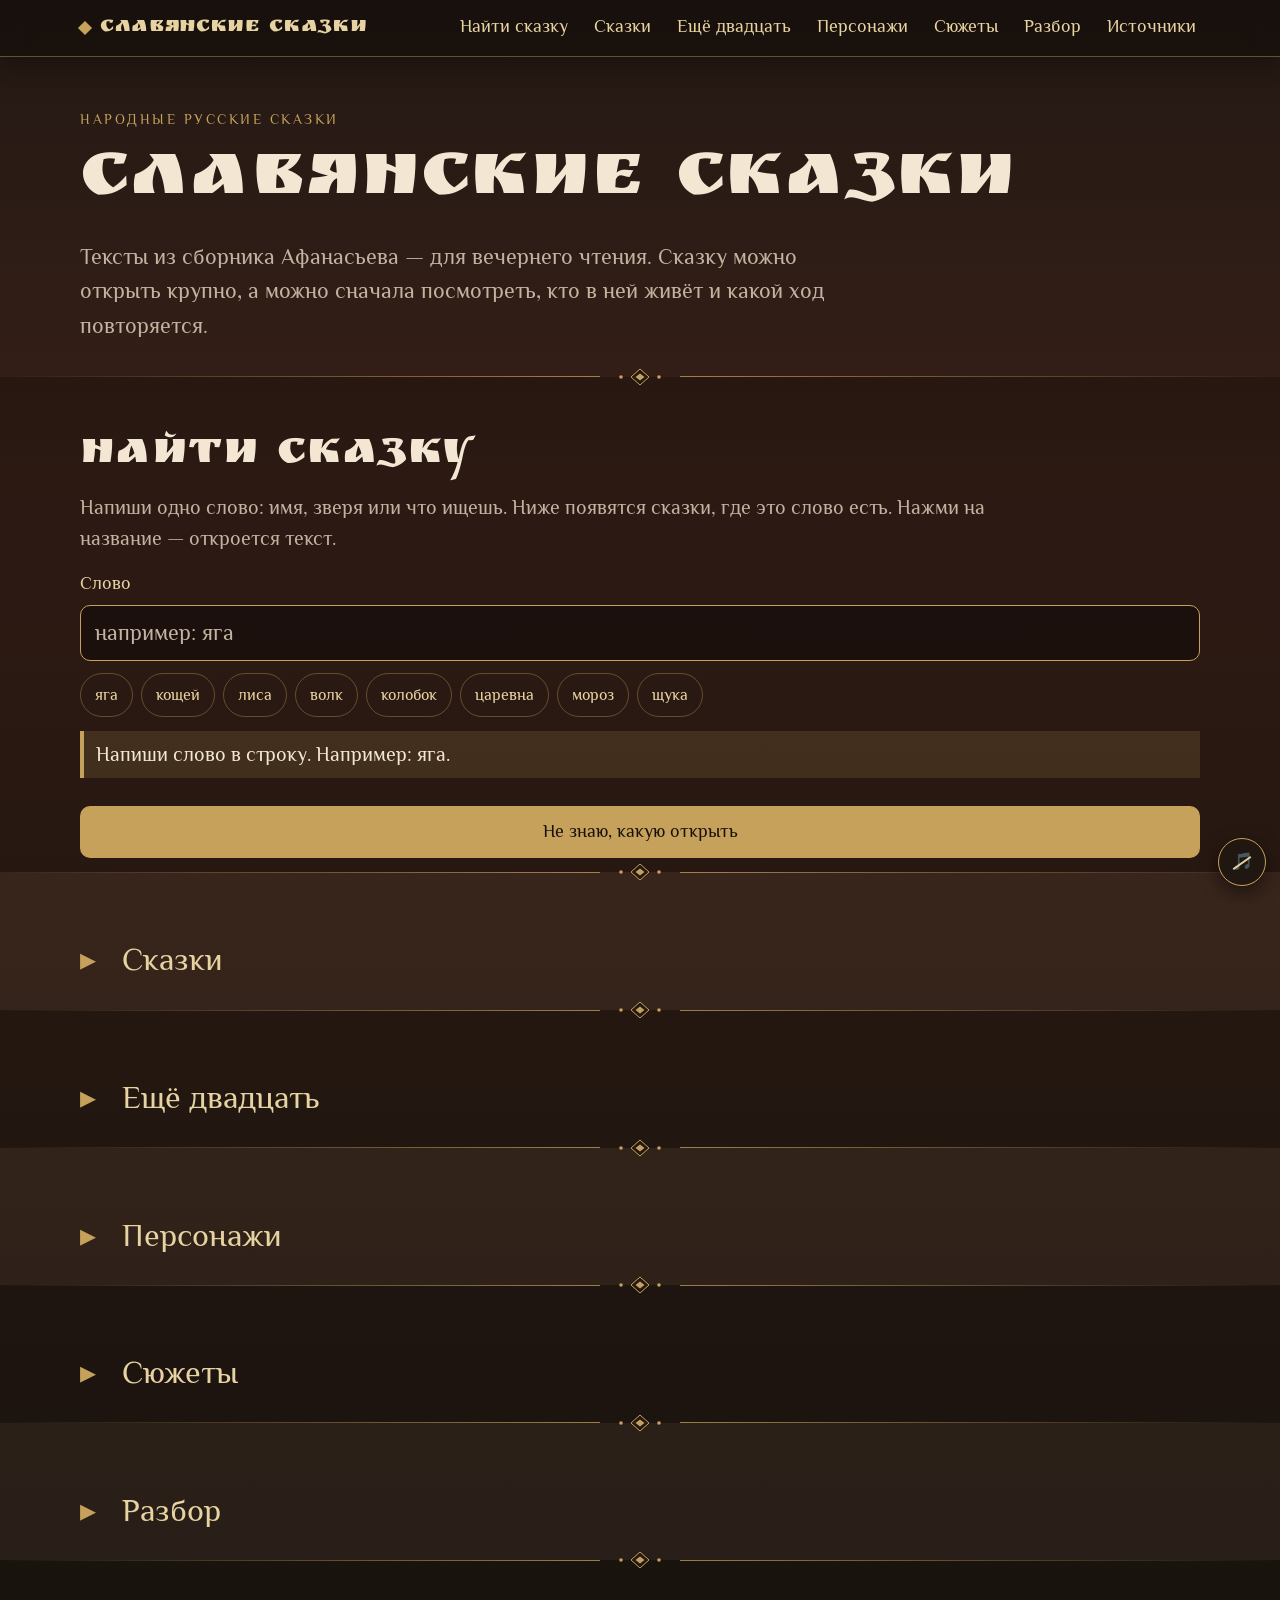
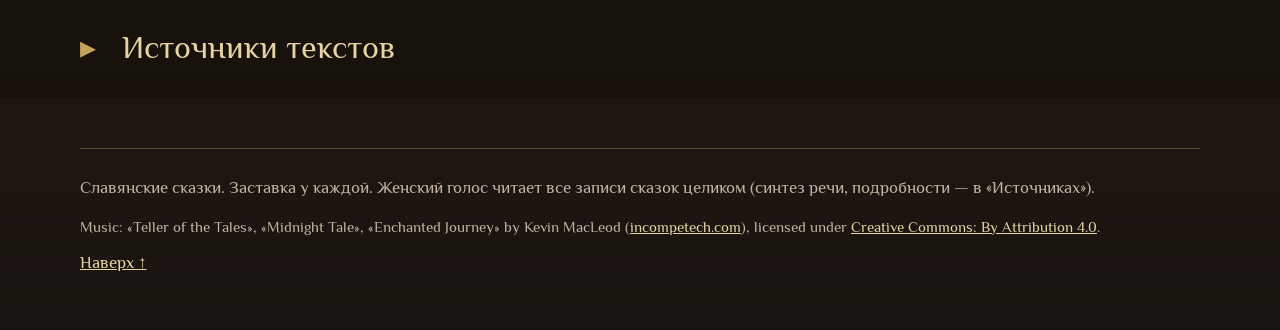
==== commit 8520de23: "Поиск не сбрасывает строку и понимает слово с ошибкой «козей» находит Кощея. Поле больше не теряет ф" ====
--- a/open.html
+++ b/open.html
@@ -21,7 +21,7 @@
 <link rel="icon" href="favicon.svg" type="image/svg+xml">
 <link rel="preload" href="fonts/ruslan-display-normal-400-cyrillic.woff2" as="font" type="font/woff2" crossorigin>
 <link rel="preload" href="fonts/philosopher-normal-400-cyrillic.woff2" as="font" type="font/woff2" crossorigin>
-<link rel="stylesheet" href="styles.css?v=19">
+<link rel="stylesheet" href="styles.css?v=20">
 <style>
 button.is-down, summary.is-down, .menu a.is-down, .tcard.is-down, .rnext a.is-down {
   filter: invert(1) !important;
@@ -42,7 +42,7 @@
 <script>
 document.documentElement.className += ' js';
 (function () {
-  var BUILD = '26';
+  var BUILD = '27';
   try {
     if (sessionStorage.getItem('tales-build') !== BUILD && location.search.indexOf('build=' + BUILD) < 0) {
       sessionStorage.setItem('tales-build', BUILD);
@@ -51,7 +51,7 @@
     }
     sessionStorage.setItem('tales-build', BUILD);
   } catch (e) {}
-  var track = null, x0 = 0, y0 = 0, moved = false, scrolling = false, scrollTimer = null;
+  var track = null, x0 = 0, y0 = 0, moved = false, pressing = false, scrolling = false, scrollTimer = null;
   function targetOf(e) {
     var t = e.target;
     return t && t.closest && t.closest('button, summary, .menu a, .tcard, .rnext a');
@@ -62,16 +62,21 @@
   }
   function dropFocus() {
     var el = document.activeElement;
-    if (el && el.blur && el !== document.body && el !== document.documentElement) el.blur();
+    if (!el || !el.blur) return;
+    var tag = el.tagName;
+    if (tag === 'INPUT' || tag === 'TEXTAREA') return;
+    if (el !== document.body && el !== document.documentElement) el.blur();
   }
   document.addEventListener('pointerdown', function (e) {
     var el = targetOf(e);
     track = el || null;
+    pressing = true;
     moved = false;
     var p = point(e);
     x0 = p.x; y0 = p.y;
   }, true);
   document.addEventListener('pointermove', function (e) {
+    if (!pressing) return;
     var p = point(e);
     if (Math.abs(p.x - x0) > 10 || Math.abs(p.y - y0) > 10) moved = true;
     if (!moved) return;
@@ -92,8 +97,10 @@
       setTimeout(function () { el.classList.remove('is-down'); }, 220);
     }
     track = null;
+    pressing = false;
+    moved = false;
   }, true);
-  document.addEventListener('pointercancel', function () { track = null; moved = true; }, true);
+  document.addEventListener('pointercancel', function () { track = null; pressing = false; moved = false; }, true);
 })();
 </script>
 </head>
@@ -3048,6 +3055,6 @@
   <button type="button" class="fab-music" id="music" aria-label="Фоновая музыка" aria-pressed="false" title="Фоновая музыка: выключена"><span aria-hidden="true">🎵</span></button>
 </div>
 
-<script src="app.js?v=18"></script>
+<script src="app.js?v=19"></script>
 </body>
 </html>
--- a/styles.css
+++ b/styles.css
@@ -302,7 +302,7 @@
 .find-label { display: block; margin: 0 0 8px; font-size: 18px; color: var(--gold2); }
 #find .qin { display: block; width: 100%; box-sizing: border-box; min-height: 56px; font-size: 22px; }
 .find-ex { display: flex; flex-wrap: wrap; gap: 8px; margin-top: 12px; }
-.find-hint { margin: 14px 0 0; font-size: 18px; color: var(--ink); }
+.find-hint { margin: 14px 0 0; padding: 10px 12px; font-size: 20px; line-height: 1.35; color: var(--ink); background: rgba(198,161,91,.16); border-left: 4px solid var(--gold); }
 .find-list { display: grid; gap: 8px; margin-top: 12px; }
 .find-hit { display: block; padding: 12px 14px; text-decoration: none; color: var(--ink); background: rgba(52,37,29,.55); border: 1px solid var(--line); border-left: 4px solid var(--gold); }
 .find-title { display: block; font-family: "Philosopher", Georgia, serif; font-size: 22px; font-weight: 700; color: var(--gold2); }
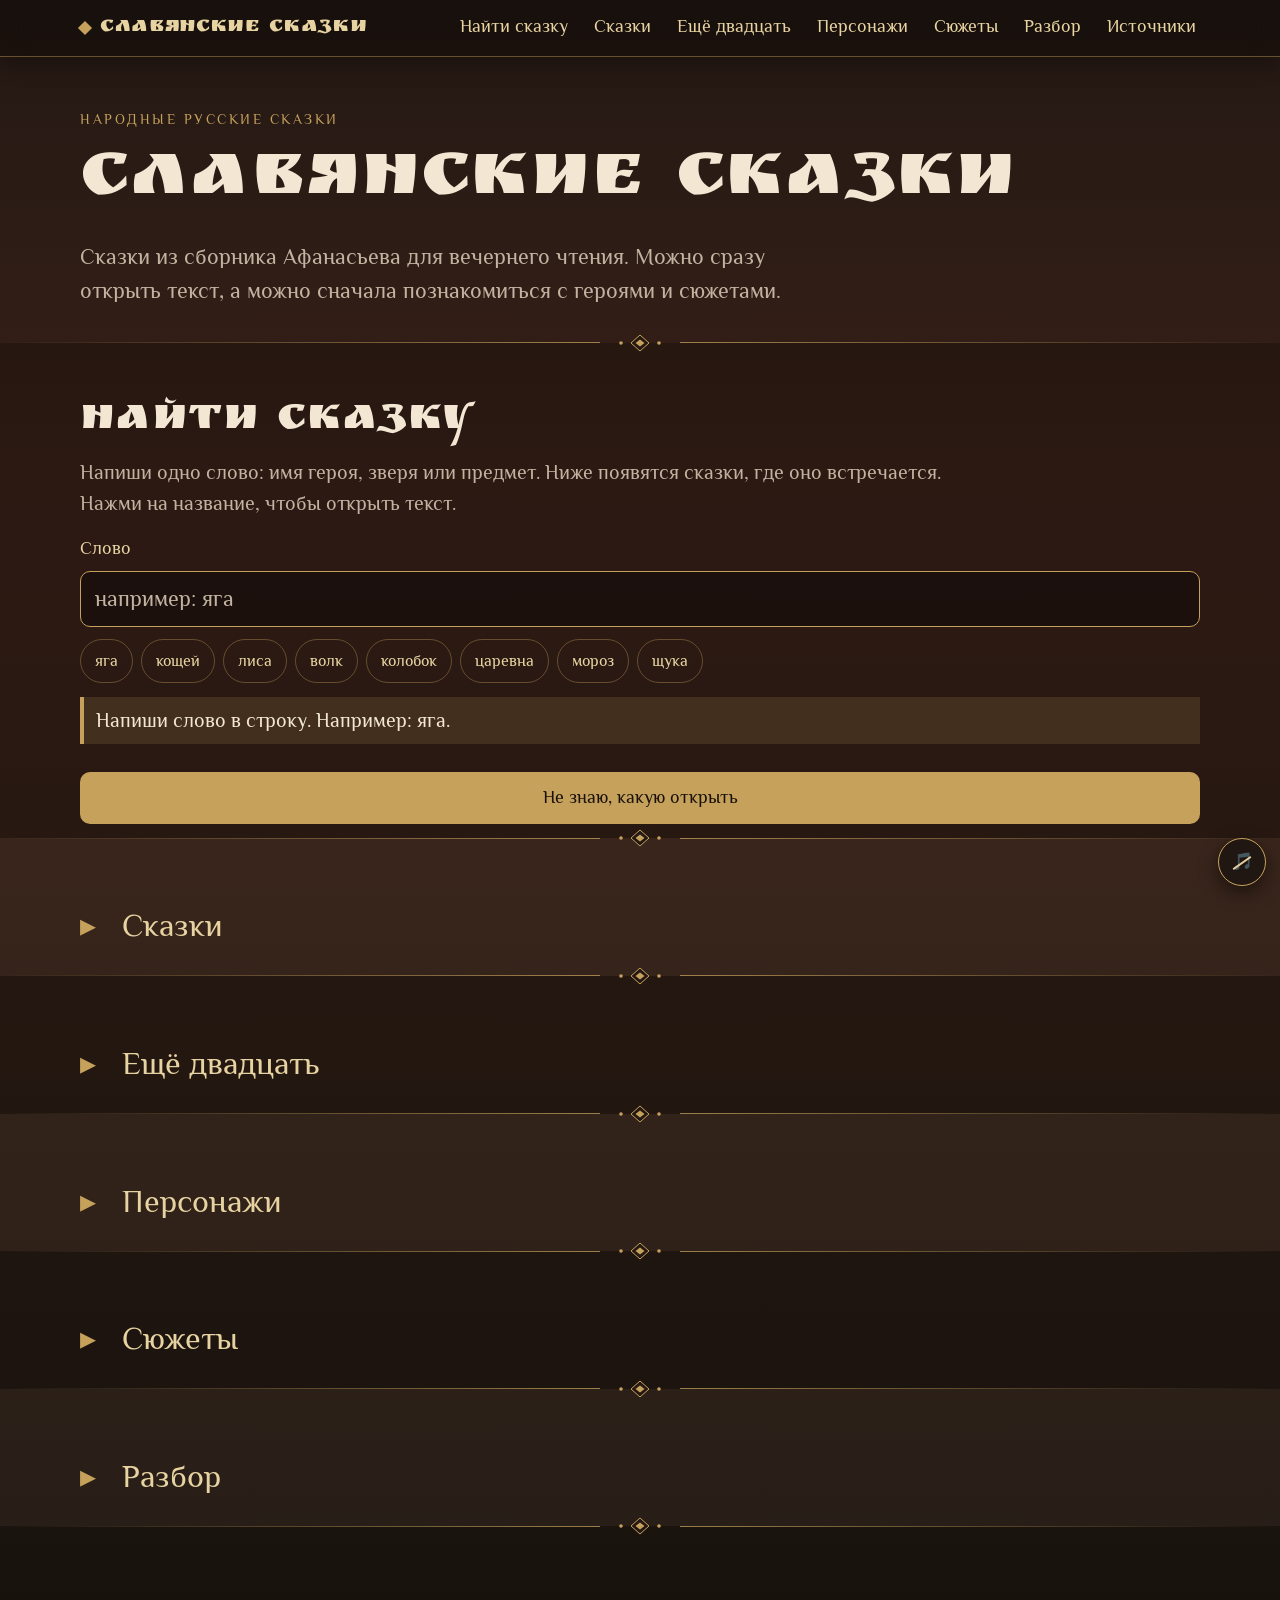
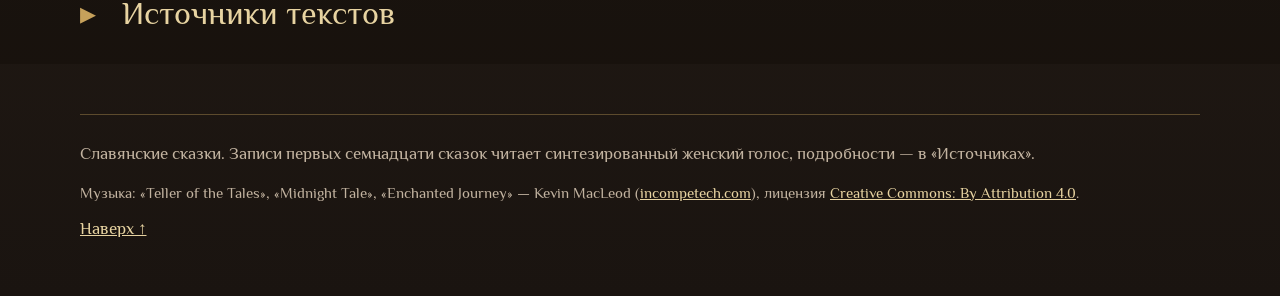
==== commit e9593f94: "Редактура авторских текстов: факты, нумерация, повторы, стиль" ====
--- a/open.html
+++ b/open.html
@@ -3,8 +3,8 @@
 <head>
 <meta charset="UTF-8">
 <meta name="viewport" content="width=device-width, initial-scale=1">
-<title>Славянские сказки — читать Афанасьева</title>
-<meta name="description" content="Народные русские сказки Афанасьева для вечернего чтения: Баба-Яга, Василиса Прекрасная, Морозко, Царевна-лягушка, Кощей Бессмертный. Персонажи, сюжеты и связь с богами.">
+<title>Славянские сказки — народные сказки Афанасьева</title>
+<meta name="description" content="Народные русские сказки Афанасьева для вечернего чтения: Баба-Яга, Василиса Прекрасная, Морозко, Царевна-лягушка, Кощей Бессмертный. Персонажи, сюжеты и разбор концовок.">
 <meta name="theme-color" content="#231813">
 <meta property="og:type" content="website">
 <meta property="og:title" content="Славянские сказки">
@@ -21,7 +21,7 @@
 <link rel="icon" href="favicon.svg" type="image/svg+xml">
 <link rel="preload" href="fonts/ruslan-display-normal-400-cyrillic.woff2" as="font" type="font/woff2" crossorigin>
 <link rel="preload" href="fonts/philosopher-normal-400-cyrillic.woff2" as="font" type="font/woff2" crossorigin>
-<link rel="stylesheet" href="styles.css?v=20">
+<link rel="stylesheet" href="styles.css?v=22">
 <style>
 button.is-down, summary.is-down, .menu a.is-down, .tcard.is-down, .rnext a.is-down {
   filter: invert(1) !important;
@@ -42,7 +42,7 @@
 <script>
 document.documentElement.className += ' js';
 (function () {
-  var BUILD = '27';
+  var BUILD = '28';
   try {
     if (sessionStorage.getItem('tales-build') !== BUILD && location.search.indexOf('build=' + BUILD) < 0) {
       sessionStorage.setItem('tales-build', BUILD);
@@ -126,7 +126,7 @@
 <section class="wrap hero" aria-labelledby="h1">
   <p class="kicker">Народные русские сказки</p>
   <h1 id="h1">Славянские сказки</h1>
-  <p class="subtitle">Тексты из сборника Афанасьева — для вечернего чтения. Сказку можно открыть крупно, а можно сначала посмотреть, кто в ней живёт и какой ход повторяется.</p>
+  <p class="subtitle">Сказки из сборника Афанасьева для вечернего чтения. Можно сразу открыть текст, а можно сначала познакомиться с героями и сюжетами.</p>
   <div class="resume" id="resume" hidden>
     <a class="resume-go" id="resume-go" href="#tales"><span class="resume-k">Продолжить чтение</span><span class="resume-t" id="resume-t"></span></a>
     <button type="button" class="resume-x" id="resume-x" aria-label="Забыть место чтения">Начать заново</button>
@@ -139,133 +139,133 @@
 
 <section class="wrap" id="find" aria-labelledby="h-find">
   <h2 id="h-find">Найти сказку</h2>
-  <p class="lede">Напиши одно слово: имя, зверя или что ищешь. Ниже появятся сказки, где это слово есть. Нажми на название — откроется текст.</p>
+  <p class="lede">Напиши одно слово: имя героя, зверя или предмет. Ниже появятся сказки, где оно встречается. Нажми на название, чтобы открыть текст.</p>
   <div id="findbox"></div>
 </section>
 
 <section class="wrap" id="tales" aria-labelledby="h-tales">
   <details class="fold fold-sec">
 <summary>Сказки</summary>
-  <p class="lede">Семнадцать сказок из сборника Афанасьева. Откройте любую: текст в крупном шрифте, размер можно менять. Если у сказки несколько записей, они лежат рядом.</p>
+  <p class="lede">Семнадцать сказок из сборника Афанасьева. Открой любую. Если сказку записывали несколько раз, все записи собраны вместе.</p>
 <ul class="tgrid">
 <li><a class="tcard" href="#tale-baba-yaga" data-tale="baba-yaga">
 <img src="img/baba-yaga.jpg?v=3" alt="" width="600" height="400">
 <span class="tnum">Сказка 1 · 2 записи</span>
 <span class="ttitle">Баба-Яга</span>
-<span class="tblurb">Падчерица попадает к Бабе-яге: в одном варианте служит ей и получает награду, в другом — убегает от неё.</span>
-<span class="tmeta">2 варианта · читать 3 и 4 мин <span aria-hidden="true">→</span></span>
+<span class="tblurb">Падчерица попадает к Бабе-Яге: в одном варианте служит ей и получает награду, в другом — убегает от неё.</span>
+<span class="tmeta">читать 3 и 4 мин <span aria-hidden="true">→</span></span>
 </a></li>
 <li><a class="tcard" href="#tale-vasilisa" data-tale="vasilisa">
 <img src="img/vasilisa.jpg" alt="" width="600" height="400">
 <span class="tnum">Сказка 2 · 1 запись</span>
 <span class="ttitle">Василиса Прекрасная</span>
-<span class="tblurb">Мачеха и сводные сёстры посылают Василису ночью за огнём — к Бабе-яге. С Василисой кукла, оставленная матерью.</span>
-<span class="tmeta">1 вариант · читать около 14 мин <span aria-hidden="true">→</span></span>
+<span class="tblurb">Мачеха и сводные сёстры посылают Василису ночью за огнём — к Бабе-Яге. С Василисой кукла, оставленная матерью.</span>
+<span class="tmeta">читать около 14 мин <span aria-hidden="true">→</span></span>
 </a></li>
 <li><a class="tcard" href="#tale-morozko" data-tale="morozko">
 <img src="img/morozko.jpg" alt="" width="600" height="400">
 <span class="tnum">Сказка 3 · 2 записи</span>
 <span class="ttitle">Морозко</span>
 <span class="tblurb">Старик по велению мачехи отвозит дочь в зимний лес, где её встречает Мороз.</span>
-<span class="tmeta">2 варианта · читать 7 и 3 мин <span aria-hidden="true">→</span></span>
+<span class="tmeta">читать 7 и 3 мин <span aria-hidden="true">→</span></span>
 </a></li>
 <li><a class="tcard" href="#tale-tsarevna-lyagushka" data-tale="tsarevna-lyagushka">
 <img src="img/tsarevna-lyagushka.jpg?v=3" alt="" width="600" height="400">
 <span class="tnum">Сказка 4 · 3 записи</span>
 <span class="ttitle">Царевна-лягушка</span>
 <span class="tblurb">Младшему царевичу в жёны достаётся лягушка, которая ночью сбрасывает кожу и становится красной девицей.</span>
-<span class="tmeta">3 варианта · читать 7, 4 и 8 мин <span aria-hidden="true">→</span></span>
+<span class="tmeta">читать 7, 4 и 8 мин <span aria-hidden="true">→</span></span>
 </a></li>
 <li><a class="tcard" href="#tale-koshchey" data-tale="koshchey">
 <img src="img/koshchey.jpg" alt="" width="600" height="400">
 <span class="tnum">Сказка 5 · 3 записи</span>
 <span class="ttitle">Кощей Бессмертный</span>
-<span class="tblurb">Царевич идёт в чужое царство за тем, кого унёс Кощей: за матерью (сказка 5, запись 1) или за невестой (сказка 5, запись 2).</span>
-<span class="tmeta">3 варианта · читать 9, 17 и 13 мин <span aria-hidden="true">→</span></span>
+<span class="tblurb">Царевич идёт в чужое царство за тем, кого унёс Кощей: в первой записи за матерью, во второй за невестой.</span>
+<span class="tmeta">читать 9, 17 и 13 мин <span aria-hidden="true">→</span></span>
 </a></li>
 <li><a class="tcard" href="#tale-geese" data-tale="geese">
 <img src="img/geese.jpg?v=3" alt="" width="600" height="400">
 <span class="tnum">Сказка 6 · 1 запись</span>
 <span class="ttitle">Гуси-лебеди</span>
 <span class="tblurb">Девочка оставила братца на травке и убежала играть. Гуси унесли его за тёмный лес.</span>
-<span class="tmeta">1 вариант · читать около 2 мин <span aria-hidden="true">→</span></span>
+<span class="tmeta">читать около 2 мин <span aria-hidden="true">→</span></span>
 </a></li>
 <li><a class="tcard" href="#tale-morevna" data-tale="morevna">
 <img src="img/morevna.jpg" alt="" width="600" height="400">
 <span class="tnum">Сказка 7 · 1 запись</span>
 <span class="ttitle">Марья Моревна</span>
 <span class="tblurb">Королевна сама бьёт войско. В чулане Кощей на двенадцати цепях просит напиться.</span>
-<span class="tmeta">1 вариант · читать около 12 мин <span aria-hidden="true">→</span></span>
+<span class="tmeta">читать около 12 мин <span aria-hidden="true">→</span></span>
 </a></li>
 <li><a class="tcard" href="#tale-emelya" data-tale="emelya">
 <img src="img/emelya.jpg?v=3" alt="" width="600" height="400">
 <span class="tnum">Сказка 8 · 2 записи</span>
 <span class="ttitle">Емеля-дурак</span>
-<span class="tblurb">Емеля ловит щуку, и та оставляет слова. Печь едет, когда он сам их говорит. В сказке 8, запись 1: «по щучьему веленью, а по моему прошенью». В сказке 8, запись 2 без «а».</span>
-<span class="tmeta">2 варианта · читать 17 и 3 мин <span aria-hidden="true">→</span></span>
+<span class="tblurb">Емеля ловит щуку, и она даёт ему заветные слова: «по щучьему веленью, по моему прошенью». Стоит их сказать — и вёдра идут сами, и печь едет.</span>
+<span class="tmeta">читать 17 и 3 мин <span aria-hidden="true">→</span></span>
 </a></li>
 <li><a class="tcard" href="#tale-firebird" data-tale="firebird">
 <img src="img/firebird.jpg" alt="" width="600" height="400">
 <span class="tnum">Сказка 9 · 1 запись</span>
 <span class="ttitle">Иван-царевич, жар-птица и серый волк</span>
 <span class="tblurb">Волк говорит, везёт царевича и добывает жар-птицу, коня и Елену Прекрасную.</span>
-<span class="tmeta">1 вариант · читать около 19 мин <span aria-hidden="true">→</span></span>
+<span class="tmeta">читать около 19 мин <span aria-hidden="true">→</span></span>
 </a></li>
 <li><a class="tcard" href="#tale-zhar" data-tale="zhar">
 <img src="img/zhar.jpg" alt="" width="600" height="400">
 <span class="tnum">Сказка 10 · 2 записи</span>
 <span class="ttitle">Жар-птица и Василиса-царевна</span>
-<span class="tblurb">Стрелец подбирает перо жар-птицы. Царь посылает его за птицей, за конём и за царевной.</span>
-<span class="tmeta">2 варианта · читать 5 и 6 мин <span aria-hidden="true">→</span></span>
+<span class="tblurb">Стрелец подбирает перо жар-птицы. Царь посылает его за птицей, потом за Василисой-царевной и за её подвенечным платьем.</span>
+<span class="tmeta">читать 5 и 6 мин <span aria-hidden="true">→</span></span>
 </a></li>
 <li><a class="tcard" href="#tale-seas" data-tale="seas">
 <img src="img/seas.jpg?v=3" alt="" width="600" height="400">
 <span class="tnum">Сказка 11 · 8 записей</span>
 <span class="ttitle">Морской царь и Василиса Премудрая</span>
 <span class="tblurb">Царь отдаёт морскому человеку «чего дома не знаешь». Дома как раз родился сын.</span>
-<span class="tmeta">8 вариантов · читать от 4 до 20 мин <span aria-hidden="true">→</span></span>
+<span class="tmeta">читать от 4 до 20 мин <span aria-hidden="true">→</span></span>
 </a></li>
 <li><a class="tcard" href="#tale-finist" data-tale="finist">
 <img src="img/finist.jpg" alt="" width="600" height="400">
 <span class="tnum">Сказка 12 · 2 записи</span>
 <span class="ttitle">Пёрышко Финиста ясна сокола</span>
 <span class="tblurb">Младшая покупает пёрышко. Сёстры втыкают в окно ножи, и сокол улетает.</span>
-<span class="tmeta">2 варианта · читать 9 и 11 мин <span aria-hidden="true">→</span></span>
+<span class="tmeta">читать 9 и 11 мин <span aria-hidden="true">→</span></span>
 </a></li>
 <li><a class="tcard" href="#tale-alyonushka" data-tale="alyonushka">
 <img src="img/alyonushka.jpg" alt="" width="600" height="400">
 <span class="tnum">Сказка 13 · 4 записи</span>
 <span class="ttitle">Сестрица Алёнушка и братец Иванушка</span>
 <span class="tblurb">Братец не терпит и пьёт из копытца. Ведьма топит сестру и садится на её место.</span>
-<span class="tmeta">4 варианта · читать 4 и 2 и 2 и 1 мин <span aria-hidden="true">→</span></span>
+<span class="tmeta">читать 4, 2, 2 и 1 мин <span aria-hidden="true">→</span></span>
 </a></li>
 <li><a class="tcard" href="#tale-duck" data-tale="duck">
 <img src="img/duck.jpg" alt="" width="600" height="400">
 <span class="tnum">Сказка 14 · 1 запись</span>
 <span class="ttitle">Белая уточка</span>
 <span class="tblurb">Князь уезжает, а ведьма оборачивается княгиней. Настоящая жена плавает белой уточкой.</span>
-<span class="tmeta">1 вариант · читать около 3 мин <span aria-hidden="true">→</span></span>
+<span class="tmeta">читать около 3 мин <span aria-hidden="true">→</span></span>
 </a></li>
 <li><a class="tcard" href="#tale-nesmeyana" data-tale="nesmeyana">
 <img src="img/nesmeyana.jpg" alt="" width="600" height="400">
 <span class="tnum">Сказка 15 · 1 запись</span>
 <span class="ttitle">Несмеяна-царевна</span>
 <span class="tblurb">Царевна не смеётся. Расхохоталась, когда мышь, жук и сом прислуживали спящему работнику.</span>
-<span class="tmeta">1 вариант · читать около 3 мин <span aria-hidden="true">→</span></span>
+<span class="tmeta">читать около 3 мин <span aria-hidden="true">→</span></span>
 </a></li>
 <li><a class="tcard" href="#tale-likho" data-tale="likho">
 <img src="img/likho.jpg" alt="" width="600" height="400">
 <span class="tnum">Сказка 16 · 1 запись</span>
 <span class="ttitle">Лихо одноглазое</span>
-<span class="tblurb">Мужик идёт искать лихо и находит его. Назад выбирается, отпилив себе руку.</span>
-<span class="tmeta">1 вариант · читать около 2 мин <span aria-hidden="true">→</span></span>
+<span class="tblurb">Кузнец идёт искать лихо и находит его. Назад выбирается, отпилив себе руку.</span>
+<span class="tmeta">читать около 2 мин <span aria-hidden="true">→</span></span>
 </a></li>
 <li><a class="tcard" href="#tale-nightingale" data-tale="nightingale">
 <img src="img/nightingale.jpg" alt="" width="600" height="400">
 <span class="tnum">Сказка 17 · 2 записи</span>
 <span class="ttitle">Илья Муромец и Соловей-разбойник</span>
 <span class="tblurb">Соловей свистит на дубу у Смородины так, что дорогой никто не ездит. Илья везёт его к Владимиру.</span>
-<span class="tmeta">2 варианта · читать 7 и 3 мин <span aria-hidden="true">→</span></span>
+<span class="tmeta">читать 7 и 3 мин <span aria-hidden="true">→</span></span>
 </a></li>
   </ul>
 </details>
@@ -274,147 +274,147 @@
 <section class="wrap" id="more" aria-labelledby="h-more">
   <details class="fold fold-sec">
 <summary>Ещё двадцать</summary>
-  <p class="lede">Ещё двадцать записей из того же сборника Афанасьева, по одной на сказку. Текст не пересказан и не дописан. Где школьная книжка рассказывает иначе, на карточке сказано, чего в записи нет.</p>
+  <p class="lede">Ещё двадцать сказок из того же сборника Афанасьева, у каждой одна запись.</p>
 <ul class="tgrid">
 <li><a class="tcard" href="#tale-kolobok" data-tale="kolobok">
 <img src="img/kolobok.jpg?v=1" alt="" width="600" height="400">
 <span class="tnum">Сказка 18 · 1 запись</span>
 <span class="ttitle">Колобок</span>
-<span class="tblurb">Старуха печёт колобок из последней муки, он катится и поёт. Что колобок — это солнце, в записи не сказано.</span>
-<span class="tmeta">1 вариант · читать около 2 мин <span aria-hidden="true">→</span></span>
+<span class="tblurb">Старуха печёт колобок из последней муки, он катится и поёт.</span>
+<span class="tmeta">читать около 2 мин <span aria-hidden="true">→</span></span>
 </a></li>
 <li><a class="tcard" href="#tale-repka" data-tale="repka">
 <img src="img/repka.jpg?v=1" alt="" width="600" height="400">
 <span class="tnum">Сказка 19 · 1 запись</span>
 <span class="ttitle">Репка</span>
-<span class="tblurb">Дедка зовёт бабку, внучку и сучку, потом приходят пять ног. Мышки, кошки и Жучки в этой записи нет.</span>
-<span class="tmeta">1 вариант · читать около 1 мин <span aria-hidden="true">→</span></span>
+<span class="tblurb">Дедка зовёт бабку, внучку и сучку, а потом на помощь одна за другой приходят «ноги», до пятой. Мышки, кошки и Жучки здесь нет.</span>
+<span class="tmeta">читать около 1 мин <span aria-hidden="true">→</span></span>
 </a></li>
 <li><a class="tcard" href="#tale-kurochka" data-tale="kurochka">
 <img src="img/kurochka.jpg?v=1" alt="" width="600" height="400">
 <span class="tnum">Сказка 20 · 1 запись</span>
 <span class="ttitle">Курочка-татарушка</span>
-<span class="tblurb">Курочка-татарушка снесла пёстрое яйцо, мышь смахнула его с полки, и плач идёт дальше по деревне. Золотого яйца в записи нет.</span>
-<span class="tmeta">1 вариант · читать около 1 мин <span aria-hidden="true">→</span></span>
+<span class="tblurb">Курочка-татарушка снесла пёстрое яйцо, мышь смахнула его с полки, и плач идёт дальше по деревне.</span>
+<span class="tmeta">читать около 1 мин <span aria-hidden="true">→</span></span>
 </a></li>
 <li><a class="tcard" href="#tale-havro" data-tale="havro">
 <img src="img/havro.jpg?v=1" alt="" width="600" height="400">
 <span class="tnum">Сказка 21 · 1 запись</span>
 <span class="ttitle">Крошечка-Хаврошечка</span>
-<span class="tblurb">Сироту загнали в работу Одноглазка, Двуглазка и Триглазка. Помогает ей рябая корова, не фея.</span>
-<span class="tmeta">1 вариант · читать около 3 мин <span aria-hidden="true">→</span></span>
+<span class="tblurb">Сироту загнали в работу Одноглазка, Двуглазка и Триглазка. Помогает ей рябая корова.</span>
+<span class="tmeta">читать около 3 мин <span aria-hidden="true">→</span></span>
 </a></li>
 <li><a class="tcard" href="#tale-sivko" data-tale="sivko">
 <img src="img/sivko.jpg?v=1" alt="" width="600" height="400">
 <span class="tnum">Сказка 22 · 1 запись</span>
 <span class="ttitle">Сивко-бурко</span>
-<span class="tblurb">Иван-дурак ночует на могиле отца. Конь откликается на «Сивко-бурко, вещий воронко». Имени «Сивка-бурка» в записи нет.</span>
-<span class="tmeta">1 вариант · читать около 6 мин <span aria-hidden="true">→</span></span>
+<span class="tblurb">Иван-дурак ночует на могиле отца. Конь откликается на «Сивко-бурко, вещий воронко».</span>
+<span class="tmeta">читать около 6 мин <span aria-hidden="true">→</span></span>
 </a></li>
 <li><a class="tcard" href="#tale-foxcrane" data-tale="foxcrane">
 <img src="img/foxcrane.jpg?v=1" alt="" width="600" height="400">
 <span class="tnum">Сказка 23 · 1 запись</span>
 <span class="ttitle">Лиса и журавль</span>
 <span class="tblurb">Лиса зовёт журавля на кашу, размазанную по тарелке. Журавль носом ничего не достаёт.</span>
-<span class="tmeta">1 вариант · читать около 1 мин <span aria-hidden="true">→</span></span>
+<span class="tmeta">читать около 1 мин <span aria-hidden="true">→</span></span>
 </a></li>
 <li><a class="tcard" href="#tale-foxhare" data-tale="foxhare">
 <img src="img/foxhare.jpg?v=1" alt="" width="600" height="400">
 <span class="tnum">Сказка 24 · 1 запись</span>
 <span class="ttitle">Лиса, заяц и петух</span>
 <span class="tblurb">У лисы изба ледяная, у зайца лубяная. Весной лиса выживает зайца и не пускает назад.</span>
-<span class="tmeta">1 вариант · читать около 2 мин <span aria-hidden="true">→</span></span>
+<span class="tmeta">читать около 2 мин <span aria-hidden="true">→</span></span>
 </a></li>
 <li><a class="tcard" href="#tale-bubble" data-tale="bubble">
 <img src="img/bubble.jpg?v=1" alt="" width="600" height="400">
 <span class="tnum">Сказка 25 · 1 запись</span>
 <span class="ttitle">Пузырь, соломинка и лапоть</span>
 <span class="tblurb">Пузырь, соломинка и лапоть идут в лес за дровами и спорят, как перейти реку.</span>
-<span class="tmeta">1 вариант · читать около 1 мин <span aria-hidden="true">→</span></span>
+<span class="tmeta">читать около 1 мин <span aria-hidden="true">→</span></span>
 </a></li>
 <li><a class="tcard" href="#tale-winter" data-tale="winter">
 <img src="img/winter.jpg?v=1" alt="" width="600" height="400">
 <span class="tnum">Сказка 26 · 1 запись</span>
 <span class="ttitle">Зимовье зверей</span>
 <span class="tblurb">Бык собирает тех, кто ищет, где пережить зиму: барана, свинью, гуся и кто ещё встретится.</span>
-<span class="tmeta">1 вариант · читать около 3 мин <span aria-hidden="true">→</span></span>
+<span class="tmeta">читать около 3 мин <span aria-hidden="true">→</span></span>
 </a></li>
 <li><a class="tcard" href="#tale-heron" data-tale="heron">
 <img src="img/heron.jpg?v=1" alt="" width="600" height="400">
 <span class="tnum">Сказка 27 · 1 запись</span>
 <span class="ttitle">Журавль и цапля</span>
 <span class="tblurb">Журавль сватается к цапле, потом цапля к журавлю. Оба ходят через болото зря.</span>
-<span class="tmeta">1 вариант · читать около 1 мин <span aria-hidden="true">→</span></span>
+<span class="tmeta">читать около 1 мин <span aria-hidden="true">→</span></span>
 </a></li>
 <li><a class="tcard" href="#tale-catfox" data-tale="catfox">
 <img src="img/catfox.jpg?v=1" alt="" width="600" height="400">
 <span class="tnum">Сказка 28 · 1 запись</span>
 <span class="ttitle">Кот и лиса</span>
 <span class="tblurb">Мужик относит шкодливого кота в лес. Кот остаётся жить своим умом.</span>
-<span class="tmeta">1 вариант · читать около 4 мин <span aria-hidden="true">→</span></span>
+<span class="tmeta">читать около 4 мин <span aria-hidden="true">→</span></span>
 </a></li>
 <li><a class="tcard" href="#tale-sister" data-tale="sister">
 <img src="img/sister.jpg?v=1" alt="" width="600" height="400">
 <span class="tnum">Сказка 29 · 1 запись</span>
 <span class="ttitle">Лисичка-сестричка и волк</span>
 <span class="tblurb">Лиса притворяется мёртвой, дед кладёт её на воз с рыбой, и рыба начинает пропадать.</span>
-<span class="tmeta">1 вариант · читать около 5 мин <span aria-hidden="true">→</span></span>
+<span class="tmeta">читать около 5 мин <span aria-hidden="true">→</span></span>
 </a></li>
 <li><a class="tcard" href="#tale-tere" data-tale="tere">
 <img src="img/tere.jpg?v=1" alt="" width="600" height="400">
 <span class="tnum">Сказка 30 · 1 запись</span>
 <span class="ttitle">Терёшечка</span>
 <span class="tblurb">Бездетные старики качают колодочку, и из пелёнок вырастает сын Терёшечка.</span>
-<span class="tmeta">1 вариант · читать около 3 мин <span aria-hidden="true">→</span></span>
+<span class="tmeta">читать около 3 мин <span aria-hidden="true">→</span></span>
 </a></li>
 <li><a class="tcard" href="#tale-terem" data-tale="terem">
 <img src="img/terem.jpg?v=1" alt="" width="600" height="400">
 <span class="tnum">Сказка 31 · 1 запись</span>
 <span class="ttitle">Терем мухи</span>
-<span class="tblurb">Муха строит терем, к ней просятся вошь, блоха, комар и мышь. Медведя, который давит школьный теремок, в этой записи нет.</span>
-<span class="tmeta">1 вариант · читать около 1 мин <span aria-hidden="true">→</span></span>
+<span class="tblurb">Муха строит терем, к ней просятся вошь, блоха, комар и мышь.</span>
+<span class="tmeta">читать около 1 мин <span aria-hidden="true">→</span></span>
 </a></li>
 <li><a class="tcard" href="#tale-ring" data-tale="ring">
 <img src="img/ring.jpg?v=1" alt="" width="600" height="400">
 <span class="tnum">Сказка 32 · 1 запись</span>
 <span class="ttitle">Волшебное кольцо</span>
-<span class="tblurb">Сын получает от отца триста рублей и уходит из дому с первой сотней.</span>
-<span class="tmeta">1 вариант · читать около 8 мин <span aria-hidden="true">→</span></span>
+<span class="tblurb">Отец оставляет сыну триста рублей. Выросши, сын берёт у матери первую сотню и уходит из дому.</span>
+<span class="tmeta">читать около 8 мин <span aria-hidden="true">→</span></span>
 </a></li>
 <li><a class="tcard" href="#tale-ship" data-tale="ship">
 <img src="img/ship.jpg?v=1" alt="" width="600" height="400">
 <span class="tnum">Сказка 33 · 1 запись</span>
 <span class="ttitle">Летучий корабль</span>
 <span class="tblurb">Царь отдаст дочь тому, кто построит летающий корабль. Двое разумных сыновей идут пробовать, дурень следом.</span>
-<span class="tmeta">1 вариант · читать около 8 мин <span aria-hidden="true">→</span></span>
+<span class="tmeta">читать около 8 мин <span aria-hidden="true">→</span></span>
 </a></li>
 <li><a class="tcard" href="#tale-kozma" data-tale="kozma">
 <img src="img/kozma.jpg?v=1" alt="" width="600" height="400">
 <span class="tnum">Сказка 34 · 1 запись</span>
 <span class="ttitle">Козьма Скоробогатый</span>
 <span class="tblurb">Кузенька живёт в лесу с петухом и пятью курами, а лисица повадилась их есть.</span>
-<span class="tmeta">1 вариант · читать около 7 мин <span aria-hidden="true">→</span></span>
+<span class="tmeta">читать около 7 мин <span aria-hidden="true">→</span></span>
 </a></li>
 <li><a class="tcard" href="#tale-truth" data-tale="truth">
 <img src="img/truth.jpg?v=1" alt="" width="600" height="400">
 <span class="tnum">Сказка 35 · 1 запись</span>
 <span class="ttitle">Правда и Кривда</span>
 <span class="tblurb">Двое мужиков спорят, чем жить выгоднее: правдой или кривдой.</span>
-<span class="tmeta">1 вариант · читать около 9 мин <span aria-hidden="true">→</span></span>
+<span class="tmeta">читать около 9 мин <span aria-hidden="true">→</span></span>
 </a></li>
 <li><a class="tcard" href="#tale-sun" data-tale="sun">
 <img src="img/sun.jpg?v=1" alt="" width="600" height="400">
 <span class="tnum">Сказка 36 · 1 запись</span>
 <span class="ttitle">Солнце, Месяц и Ворон Воронович</span>
 <span class="tblurb">Старик просыпал крупу и сулит дочерей Солнцу, Месяцу и Ворону Вороновичу, если помогут собрать.</span>
-<span class="tmeta">1 вариант · читать около 2 мин <span aria-hidden="true">→</span></span>
+<span class="tmeta">читать около 2 мин <span aria-hidden="true">→</span></span>
 </a></li>
 <li><a class="tcard" href="#tale-maiden" data-tale="maiden">
 <img src="img/maiden.jpg?v=1" alt="" width="600" height="400">
 <span class="tnum">Сказка 37 · 1 запись</span>
 <span class="ttitle">Царь-девица</span>
 <span class="tblurb">Мачеха влюбляется в пасынка. В море Ивану встречаются корабли, а на них царь-девица.</span>
-<span class="tmeta">1 вариант · читать около 6 мин <span aria-hidden="true">→</span></span>
+<span class="tmeta">читать около 6 мин <span aria-hidden="true">→</span></span>
 </a></li>
 </ul>
 </details>
@@ -423,79 +423,78 @@
 <section class="wrap" id="characters" aria-labelledby="h-chars">
   <details class="fold fold-sec">
 <summary>Персонажи</summary>
-  <p class="lede">Как в книге про нечисть: имена, облик, место, природа, миссия. Где есть звери, предметы и обереги — они тоже тут. Сначала те, кто ходит по сказкам сайта. Ниже лес, вода и дом: в этих семнадцати записях их нет.</p>
+  <p class="lede">Герои семнадцати сказок: имена, облик, место и повадки. Ниже — те, кого в этих сказках нет: леший, водяной, русалка, кикимора, домовой, Змей Горыныч и Садко.</p>
   <details class="fold">
 <summary>Злые</summary>
 <div class="cgrid">
 
 <article class="char sheet" id="c-yaga">
-<h3>Баба Яга</h3>
-<p class="mission">Сторожит переход. Кто прошёл её дом, тот уже не в своём лесу. В сказке 1, запись 2 она гонится. В сказке 2, запись 1 отдаёт огонь в черепе, и этот огонь сжигает тех, кто послал за ним.</p>
+<h3>Баба-Яга</h3>
+<p class="mission">Хозяйка избушки в лесу. В одной записи «Бабы-Яги» девушка служит ей и получает награду, в другой убегает от неё. В «Василисе Прекрасной» Яга даёт огонь в черепе, и этот огонь сжигает тех, кто за ним посылал.</p>
 <dl>
-<div><dt>Имена</dt><dd>Яга, Яга-костяная нога. В избушке её узнают по запаху: «русским духом пахнет».</dd></div>
-<div><dt>Облик</dt><dd>Старуха, нос крючком, нога костяная. В сказке 1, запись 1 её видят сразу всю: голова впереди, одна нога в одном углу, другая в другом.</dd></div>
-<div><dt>Место</dt><dd>Избушка на курьих ножках, на опушке, за частоколом из костей. Стоит к лесу передом, к путнику задом. Её просят: «Стань к лесу задом, а ко мне передом».</dd></div>
-<div><dt>Природа</dt><dd>Ведьма на границе. Может изжарить в печи, а может заплатить за баню и пряжу. В одной записи хозяйка, в другой охотник.</dd></div>
-<div><dt>Животные</dt><dd>Гуси-лебеди носят ей детей. Мыши в избе свои: кашку помнят, скалку тоже.</dd></div>
-<div><dt>Предметы</dt><dd>Ступа, толкач и помело. В ступе летает, толкачом погоняет, помелом след заметает.</dd></div>
+<div><dt>Имена</dt><dd>Баба-Яга, костяная нога, или просто Яга.</dd></div>
+<div><dt>Облик</dt><dd>В первой записи «Бабы-Яги» она лежит на всю избу: впереди голова, в одном углу нога, в другом — другая.</dd></div>
+<div><dt>Место</dt><dd>Избушка на курьих ножках в лесу. Её просят: «Избушка, избушка! Стань к лесу задом, а ко мне передом». В «Василисе Прекрасной» вокруг избы забор из человечьих костей с черепами.</dd></div>
+<div><dt>Природа</dt><dd>Гостя чует по запаху: «Русским духом пахнет!» Может задать работу и наградить за неё, а может собраться съесть.</dd></div>
+<div><dt>Животные</dt><dd>Гуси-лебеди носят ей детей. Мыши в избе помогают той, кто дал им кашки.</dd></div>
+<div><dt>Предметы</dt><dd>Ступа, пест и помело: «в ступе едет, пестом погоняет, помелом след заметает».</dd></div>
 </dl>
-<p class="amulet"><span>Обереги</span> Полотенце становится рекой, гребень — лесом. Мышам кашка, не скалка. Избушку не обходят молча.</p>
-<p class="where"><strong>В сказках сайта:</strong> <a href="#tale-baba-yaga/102">сказка 1, запись 1</a>, <a href="#tale-baba-yaga/103">сказка 1, запись 2</a>, <a href="#tale-vasilisa/104">Василиса Прекрасная</a>, <a href="#tale-tsarevna-lyagushka/269">Царевна-лягушка</a>.</p>
+<p class="amulet"><span>Обереги</span> Брошенные полотенце и гребешок становятся рекой и лесом. Мышам дать кашки.</p>
+<p class="where"><strong>Читать:</strong> <a href="#tale-baba-yaga/102">«Баба-Яга», первая запись</a>, <a href="#tale-baba-yaga/103">вторая запись</a>, <a href="#tale-vasilisa/104">«Василиса Прекрасная»</a>, <a href="#tale-tsarevna-lyagushka/269">«Царевна-лягушка»</a>.</p>
 </article>
 
 <article class="char sheet" id="c-koshchey">
 <h3>Кощей Бессмертный</h3>
-<p class="mission">Не умереть на своём месте. Пока игла цела, цепи можно порвать хоть трижды.</p>
+<p class="mission">Уносит чужих: мать героя, невесту или жену. Пока его смерть не найдена, убить его нельзя.</p>
 <dl>
-<div><dt>Имена</dt><dd>Кощей, Бессмертный. Бессмертный, пока смерть не найдена.</dd></div>
-<div><dt>Облик</dt><dd>Худой, костлявый, в цепях. У Марьи Моревны висит на двенадцати цепях и просит пить.</dd></div>
-<div><dt>Место</dt><dd>Чужое царство, за тридевять земель. Смерть не при нём: игла в яйце, яйцо в утке, утка в зайце, заяц в сундуке, сундук на дубу.</dd></div>
-<div><dt>Природа</dt><dd>Держит чужое: мать или невесту. Спросят, где смерть, покажет веник под порогом. Это не то место.</dd></div>
-<div><dt>Предметы</dt><dd>Цепи, ведро воды, яйцо. Три ведра — и цепи рвутся.</dd></div>
+<div><dt>Имена</dt><dd>Кощей Бессмертный, в первой записи «Кощея Бессмертного» — Кош Бессмертный.</dd></div>
+<div><dt>Облик</dt><dd>В «Марье Моревне» висит в чулане на двенадцати цепях и просит пить.</dd></div>
+<div><dt>Место</dt><dd>Далёкое царство. Смерть он держит не при себе: в «Царевне-лягушке» она на конце иглы, игла в яйце, яйцо в утке, утка в зайце, заяц в сундуке, а сундук на дубу.</dd></div>
+<div><dt>Природа</dt><dd>На вопрос, где его смерть, сначала обманывает: говорит, что она в венике или в голике под порогом.</dd></div>
+<div><dt>Предметы</dt><dd>Цепи и вёдра воды: выпив три ведра, он рвёт цепи.</dd></div>
 </dl>
-<p class="amulet"><span>Обереги</span> Закованного не поить. Первому ответу не верить. Идти туда, где он кончается, а не туда, где сидит.</p>
-<p class="where"><strong>В сказках сайта:</strong> <a href="#tale-koshchey/156">сказка 5, запись 1</a>, <a href="#tale-koshchey/157">сказка 5, запись 2</a>, <a href="#tale-koshchey/158">сказка 5, запись 3</a>, <a href="#tale-tsarevna-lyagushka/269">Царевна-лягушка</a>.</p>
+<p class="amulet"><span>Обереги</span> Закованного не поить. Первому ответу о смерти не верить.</p>
+<p class="where"><strong>Читать:</strong> «Кощей Бессмертный»: <a href="#tale-koshchey/156">первая</a>, <a href="#tale-koshchey/157">вторая</a> и <a href="#tale-koshchey/158">третья</a> записи; <a href="#tale-morevna/159">«Марья Моревна»</a>; <a href="#tale-tsarevna-lyagushka/269">«Царевна-лягушка»</a>.</p>
 </article>
 
 <article class="char sheet" id="c-nightingale">
 <h3>Соловей-разбойник</h3>
-<p class="mission">Не пускать в Киев. Илья берёт его и везёт князю: Владимиру нужен диво на дворе, а не мёртвый в лесу.</p>
+<p class="mission">Сидит у дороги в Киев и никого не пропускает: убивает не оружием, а свистом.</p>
 <dl>
-<div><dt>Имена</dt><dd>Соловей, Соловей-разбойник. Птица только по имени.</dd></div>
-<div><dt>Облик</dt><dd>Человек в сыром дубу. От свиста лес валится и кони падают.</dd></div>
-<div><dt>Место</dt><dd>У Смородины, на двенадцати дубах, по дороге в Киев.</dd></div>
-<div><dt>Природа</dt><dd>Разбойник из былины. Дорогу перекрывает не мечом, а голосом.</dd></div>
+<div><dt>Имена</dt><dd>Соловей-разбойник. Птица только по имени.</dd></div>
+<div><dt>Облик</dt><dd>Разбойник, от чьего свиста падают богатыри и валятся ветхие хоромы.</dd></div>
+<div><dt>Место</dt><dd>Гнездо на двенадцати дубах, на дороге в Киев.</dd></div>
+<div><dt>Природа</dt><dd>Герой былины. Илья Муромец привозит его в Киев живым. При князе Владимире Соловей свистит так, что богатыри падают на пол, и за это Илья его убивает.</dd></div>
 </dl>
-<p class="amulet"><span>Обереги</span> Уши затыкали, той дорогой не ездили. В былине берёт его один Илья.</p>
-<p class="where"><strong>Читать:</strong> <a href="#tale-nightingale/308">сказка 17, запись 1</a> и <a href="#tale-nightingale/309">сказка 17, запись 2</a>.</p>
+<p class="where"><strong>Читать:</strong> «Илья Муромец и Соловей-разбойник»: <a href="#tale-nightingale/308">первая</a> и <a href="#tale-nightingale/309">вторая</a> записи.</p>
 </article>
 
 <article class="char sheet" id="c-likho">
 <h3>Лихо одноглазое</h3>
-<p class="mission">Свалиться на того, кто сам пошёл искать, отчего ему дома легко.</p>
+<p class="mission">Беда, которую кузнец сам пошёл искать, потому что «горя никакого не видал».</p>
 <dl>
-<div><dt>Имена</dt><dd>Лихо, Лихо одноглазое. Беда, у которой одно лицо.</dd></div>
-<div><dt>Облик</dt><dd>Огромная, один глаз горит. В овечьей шубе её не отличить от стада, пока не шевельнётся.</dd></div>
-<div><dt>Место</dt><dd>Лесная избушка, среди овец. Дома её не видно: за ней как раз и ходят.</dd></div>
-<div><dt>Природа</dt><dd>Воплощение хвори и потери. Не спорит и не торгуется. Кормит гостя, потом ест.</dd></div>
-<div><dt>Предметы</dt><dd>Золотой топорик у порога. Рука к нему пристаёт.</dd></div>
+<div><dt>Имена</dt><dd>Лихо, Лихо одноглазое.</dd></div>
+<div><dt>Облик</dt><dd>Высокая худая женщина, кривая, одноокая.</dd></div>
+<div><dt>Место</dt><dd>Большая изба в тёмном лесу. На ночь Лихо загоняет туда овец.</dd></div>
+<div><dt>Природа</dt><dd>Пускает гостей ночевать, а потом ест: портного зарезала и съела. Кузнец выжег ей последний глаз и выполз из избы среди овец, надев шубу шерстью вверх.</dd></div>
+<div><dt>Предметы</dt><dd>Топорик с золотой ручкой в дереве. Кто его схватит, к тому прилипает рука: кузнецу пришлось её отрезать.</dd></div>
 </dl>
-<p class="amulet"><span>Обереги</span> Не ходить искать. Если уж вышел — не брать то, что блестит напоследок.</p>
-<p class="where"><strong>Читать:</strong> <a href="#tale-likho/302">сказка 16, запись 1</a>.</p>
+<p class="amulet"><span>Обереги</span> Не ходить искать лихо. Не хватать то, что блестит на тропе.</p>
+<p class="where"><strong>Читать:</strong> <a href="#tale-likho/302">«Лихо одноглазое»</a>.</p>
 </article>
 
 <article class="char sheet" id="c-geese">
 <h3>Гуси-лебеди</h3>
-<p class="mission">Перенести малого через лес, пока сестра играет.</p>
+<p class="mission">Уносят братца, пока сестра играет на улице.</p>
 <dl>
-<div><dt>Имена</dt><dd>Гуси-лебеди. Птицы Яги, не птицы двора.</dd></div>
-<div><dt>Облик</dt><dd>Гуси и лебеди сразу, стаей над лесом.</dd></div>
-<div><dt>Место</dt><dd>Между травой, где оставили братца, и избушкой за тёмным лесом.</dd></div>
-<div><dt>Природа</dt><dd>Носят детей. Сами не злые и не добрые: работают на Ягу.</dd></div>
-<div><dt>Животные</dt><dd>По дороге к ним печка, яблоня и молочная речка. Это не звери, но они на той же тропе.</dd></div>
+<div><dt>Имена</dt><dd>Гуси-лебеди.</dd></div>
+<div><dt>Облик</dt><dd>Стая, которая пропадает за тёмным лесом.</dd></div>
+<div><dt>Место</dt><dd>Избушка Бабы-Яги за тёмным лесом.</dd></div>
+<div><dt>Природа</dt><dd>Служат Яге: носят ей детей.</dd></div>
+<div><dt>На пути</dt><dd>Печка, яблоня и молочная речка. Девочку они прячут от погони, только когда она отведает их угощения.</dd></div>
 </dl>
-<p class="amulet"><span>Обереги</span> Малого не оставлять одного. На обратном пути есть то, что дают печка и яблоня: кто брезгует, того не прячут.</p>
-<p class="where"><strong>Читать:</strong> <a href="#tale-geese/113">сказка 6, запись 1</a>.</p>
+<p class="amulet"><span>Обереги</span> Малого одного не оставлять. Не брезговать угощением печки, яблони и речки.</p>
+<p class="where"><strong>Читать:</strong> <a href="#tale-geese/113">«Гуси-лебеди»</a>.</p>
 </article>
 
   </div>
@@ -506,154 +505,147 @@
 
 <article class="char sheet" id="c-morevna">
 <h3>Марья Моревна</h3>
-<p class="mission">Держать Кощея взаперти. Мужу велит в чулан не ходить.</p>
+<p class="mission">Королевна-воительница. Уезжая на войну, велит мужу не заглядывать в чулан.</p>
 <dl>
-<div><dt>Имена</dt><dd>Марья Моревна, королевна.</dd></div>
-<div><dt>Облик</dt><dd>Красавица при войске, с мечом. В шатре принимает Ивана как равного.</dd></div>
-<div><dt>Место</dt><dd>Своё царство. Кощей у неё в чулане, на двенадцати цепях.</dd></div>
-<div><dt>Природа</dt><dd>Воительница. Войско бьёт сама. Беда у неё не в поле, а за дверью.</dd></div>
-<div><dt>Предметы</dt><dd>Чулан, цепи, три ведра.</dd></div>
+<div><dt>Имена</dt><dd>Марья Моревна, прекрасная королевна.</dd></div>
+<div><dt>Облик</dt><dd>Встречает Ивана-царевича у белых шатров, рядом с войском, которое побила сама.</dd></div>
+<div><dt>Место</dt><dd>Своё царство. В чулане у неё прикован Кощей.</dd></div>
+<div><dt>Природа</dt><dd>Сама побила великое войско. Беда случается, когда муж открывает чулан и поит Кощея.</dd></div>
+<div><dt>Предметы</dt><dd>Чулан, двенадцать цепей, три ведра воды.</dd></div>
 </dl>
-<p class="amulet"><span>Обереги</span> Чулан не открывать. Закованного не поить. Три ведра — и война, которую она уже выиграла, начинается сначала.</p>
-<p class="where"><strong>Читать:</strong> <a href="#tale-morevna/159">сказка 7, запись 1</a>.</p>
+<p class="amulet"><span>Запрет</span> В чулан не заглядывать. Закованного не поить.</p>
+<p class="where"><strong>Читать:</strong> <a href="#tale-morevna/159">«Марья Моревна»</a>.</p>
 </article>
 
 <article class="char sheet" id="c-finist">
 <h3>Финист ясный сокол</h3>
-<p class="mission">Приходить к той, кто взяла перо. Ножи на окне его режут, и дальше его ищут, а не зовут.</p>
+<p class="mission">Прилетает соколом к младшей дочери. Когда сёстры ставят на окно ножи, он ранится и улетает.</p>
 <dl>
-<div><dt>Имена</dt><dd>Финист, ясный сокол.</dd></div>
-<div><dt>Облик</dt><dd>Днём сокол с ярким пером, ночью молодец. Перо девушка берёт на базаре, когда сёстры берут наряды.</dd></div>
-<div><dt>Место</dt><dd>Окно. После раны — тридевятое царство, куда идут в чугунных, железных и оловянных колпаках.</dd></div>
-<div><dt>Природа</dt><dd>Жених-оборотень. Сам прилетает, сам улетает.</dd></div>
-<div><dt>Предметы</dt><dd>Перо, ножи на подоконнике, железные башмаки.</dd></div>
+<div><dt>Имена</dt><dd>Финист ясный сокол, во второй записи — Финист ясен сокол.</dd></div>
+<div><dt>Облик</dt><dd>Сокол: ударится о сырую землю — станет добрым молодцем.</dd></div>
+<div><dt>Место</dt><dd>Окно девушки. Потом далёкое царство: «ищи за тридевять земель, в тридесятом царстве».</dd></div>
+<div><dt>Природа</dt><dd>Жених-оборотень. Его пёрышко младшая дочь просит у отца привезти из города.</dd></div>
+<div><dt>Предметы</dt><dd>Пёрышко и ножи на окне. Искать Финиста девушка идёт в железных башмаках, с чугунным посохом и каменной просвирой; во второй записи — ещё и в железном колпаке.</dd></div>
 </dl>
-<p class="amulet"><span>Обереги</span> Ножи на окно не ставить. Если улетел — идти и стаптывать башмаки, дома его не дозваться.</p>
-<p class="where"><strong>Читать:</strong> <a href="#tale-finist/234">сказка 12, запись 1</a> и <a href="#tale-finist/235">сказка 12, запись 2</a>.</p>
+<p class="amulet"><span>Запрет</span> Ножей на окно не ставить.</p>
+<p class="where"><strong>Читать:</strong> «Пёрышко Финиста ясна сокола»: <a href="#tale-finist/234">первая</a> и <a href="#tale-finist/235">вторая</a> записи.</p>
 </article>
 
 <article class="char sheet" id="c-seas">
 <h3>Морской царь и Василиса Премудрая</h3>
-<p class="mission">Царь берёт обещанное и даёт работу невпроворот. Дочь выводит пленника и на бегстве меняет облик.</p>
+<p class="mission">Царь требует обещанного сына и задаёт ему невыполнимую работу. Его дочь помогает царевичу и бежит с ним.</p>
 <dl>
-<div><dt>Имена</dt><dd>Морской царь. Василиса Премудрая, его дочь.</dd></div>
-<div><dt>Облик</dt><dd>Царь — старик со дна, борода по воде. Дочь оборачивается и оборачивает других.</dd></div>
-<div><dt>Место</dt><dd>Палаты на дне. Наверх выходят по воде.</dd></div>
-<div><dt>Природа</dt><dd>Хозяин воды и та, кто знает его службу лучше него. Отец обещал то, чего дома не знал: сына.</dd></div>
-<div><dt>Предметы</dt><dd>Оборот: лицо, которое погоня узнаёт, и облик, который она пропускает.</dd></div>
+<div><dt>Имена</dt><dd>Морской царь, в некоторых записях — водяной царь. Василиса Премудрая, его дочь.</dd></div>
+<div><dt>Место</dt><dd>Подводное царство. Царь велит выстроить ему к утру новые белокаменные палаты.</dd></div>
+<div><dt>Природа</dt><dd>Отец пообещал морскому царю «чего дома не знаешь», а дома как раз родился сын. Дочь царя знает отцовские хитрости и выручает пленника.</dd></div>
+<div><dt>Чудеса</dt><dd>Убегая от погони, Василиса оборачивает себя ковшиком, а царевича — старым старичком.</dd></div>
 </dl>
-<p class="amulet"><span>Обереги</span> Не обещать «чего дома не знаешь». На погоне не оставаться своим лицом.</p>
-<p class="where"><strong>Читать:</strong> <a href="#tale-seas/219">сказка 11, запись 1</a>. Рядом ещё семь записей, до сказка 11, запись 8.</p>
+<p class="amulet"><span>Запрет</span> Не обещать «чего дома не знаешь».</p>
+<p class="where"><strong>Читать:</strong> <a href="#tale-seas/219">«Морской царь и Василиса Премудрая»</a>. У сказки восемь записей.</p>
 </article>
 
 <article class="char sheet" id="c-alyonushka">
 <h3>Алёнушка и Иванушка</h3>
-<p class="mission">Один глоток меняет брата. Ведьма садится на место сестры.</p>
+<p class="mission">Братец пьёт из копытца и становится козлёночком. Ведьма топит сестру и занимает её место.</p>
 <dl>
-<div><dt>Имена</dt><dd>Сестрица Алёнушка, братец Иванушка.</dd></div>
-<div><dt>Облик</dt><dd>Она на берегу. Он после глотка — козлёнок.</dd></div>
-<div><dt>Место</dt><dd>Река и копытце в пыли. Ведьма топит сестру, козлёнок остаётся на берегу.</dd></div>
-<div><dt>Природа</dt><dd>Сказка про жажду и чужое слово, не про войско.</dd></div>
+<div><dt>Имена</dt><dd>Сестрица Алёнушка, братец Иванушка; в одной записи — Олёнушка.</dd></div>
+<div><dt>Облик</dt><dd>Иванушка после глотка из копытца — козлёночек.</dd></div>
+<div><dt>Место</dt><dd>Дорога, где в копытце стоит вода, и вода, в которой ведьма топит Алёнушку с камнем на шее.</dd></div>
+<div><dt>Природа</dt><dd>Сестра отговаривает брата пить, но он не терпит.</dd></div>
 </dl>
-<p class="amulet"><span>Обереги</span> Из копытца не пить. Если сестра уже в воде — слушать козлёнка: он один знает, что на берегу говорит не она.</p>
-<p class="where"><strong>Читать:</strong> <a href="#tale-alyonushka/260">сказка 13, запись 1</a>, <a href="#tale-alyonushka/261">сказка 13, запись 2</a>, <a href="#tale-alyonushka/262">сказка 13, запись 3</a> и <a href="#tale-alyonushka/263">сказка 13, запись 4</a>.</p>
+<p class="amulet"><span>Запрет</span> Из копытца не пить.</p>
+<p class="where"><strong>Читать:</strong> «Сестрица Алёнушка и братец Иванушка»: <a href="#tale-alyonushka/260">первая</a>, <a href="#tale-alyonushka/261">вторая</a>, <a href="#tale-alyonushka/262">третья</a> и <a href="#tale-alyonushka/263">четвёртая</a> записи.</p>
 </article>
 
 <article class="char sheet" id="c-duck">
 <h3>Белая уточка</h3>
-<p class="mission">Плавать и нести детей, пока в палатах губят её дом.</p>
+<p class="mission">Пока князь в отъезде, ведьма оборачивает княгиню белой уточкой и сама садится на её место.</p>
 <dl>
-<div><dt>Имена</dt><dd>Белая уточка. В тереме её имени уже нет: там сидит другая.</dd></div>
-<div><dt>Облик</dt><dd>Белая утка с утятами у берега. В горнице чужая в княжеском платье.</dd></div>
-<div><dt>Место</dt><dd>Настоящая на пруду. Подменная в тереме.</dd></div>
-<div><dt>Природа</dt><dd>Подмена. Кто одет как надо и сидит на месте, тот ещё не тот.</dd></div>
+<div><dt>Имена</dt><dd>Белая уточка — княгиня, которую ведьма обернула птицей.</dd></div>
+<div><dt>Облик</dt><dd>Белая уточка с детками. В княжеском тереме тем временем сидит ведьма в её платье.</dd></div>
+<div><dt>Место</dt><dd>Вода в саду, где ведьма уговорила княгиню искупаться.</dd></div>
 </dl>
-<p class="amulet"><span>Обереги</span> Не верить той, кто сидит на месте и одета как надо. Смотреть, кто приходит с воды.</p>
-<p class="where"><strong>Читать:</strong> <a href="#tale-duck/265">сказка 14, запись 1</a>.</p>
+<p class="where"><strong>Читать:</strong> <a href="#tale-duck/265">«Белая уточка»</a>.</p>
 </article>
 
 <article class="char sheet" id="c-nesmeyana">
 <h3>Несмеяна-царевна</h3>
-<p class="mission">Смеяться только когда долг стал виден: мышь, жук и сом прислуживают спящему.</p>
+<p class="mission">Царевна, которая «никогда не улыбалась, никогда не смеялась». Засмеялась, когда мышь, жук и сом стали ухаживать за работником, упавшим в грязь.</p>
 <dl>
-<div><dt>Имена</dt><dd>Несмеяна.</dd></div>
-<div><dt>Облик</dt><dd>Сидит у окна и не смеётся шутам.</dd></div>
-<div><dt>Место</dt><dd>Терем над двором, где спит работник.</dd></div>
-<div><dt>Природа</dt><dd>Царевна, которую нельзя развеселить нарочно.</dd></div>
-<div><dt>Животные</dt><dd>Мышь, жук, сом. Не свита, а улика.</dd></div>
+<div><dt>Имена</dt><dd>Несмеяна-царевна.</dd></div>
+<div><dt>Облик</dt><dd>Сидит у окна царских палат.</dd></div>
+<div><dt>Природа</dt><dd>Рассмешить её никому не удаётся, пока она не видит работника с его помощниками.</dd></div>
+<div><dt>Животные</dt><dd>Мышь, жук и сом. Работник дал каждому по денежке, и они пришли ему служить.</dd></div>
 </dl>
-<p class="amulet"><span>Обереги</span> Шуткой её не взять. Смех здесь узнавание, не забава.</p>
-<p class="where"><strong>Читать:</strong> <a href="#tale-nesmeyana/297">сказка 15, запись 1</a>.</p>
+<p class="where"><strong>Читать:</strong> <a href="#tale-nesmeyana/297">«Несмеяна-царевна»</a>.</p>
 </article>
 
 <article class="char sheet" id="c-emelya">
 <h3>Емеля</h3>
-<p class="mission">Сказать слово. В сказке 8, запись 1 и запись 2 это «по щучьему веленью, по моему хотенью». Печь едет сама, щука её не возит.</p>
+<p class="mission">Ленивый дурак, которому щука дала заветные слова: «по щучьему веленью, по моему прошенью». Скажет их — и всё делается само.</p>
 <dl>
 <div><dt>Имена</dt><dd>Емеля, Емеля-дурак.</dd></div>
-<div><dt>Облик</dt><dd>Лежит на печи. Потом печь едет по деревне с ним наверху.</dd></div>
-<div><dt>Место</dt><dd>Печь в избе. Щука в проруби, не под печью.</dd></div>
-<div><dt>Природа</dt><dd>Дурак, который не исправляется. Побеждает, оставшись лежать.</dd></div>
-<div><dt>Предметы</dt><dd>Печь и прорубь. Королевство ему потом предлагают, он не берёт.</dd></div>
+<div><dt>Облик</dt><dd>Лежит на печи и на всё отвечает: «Я ленюсь!»</dd></div>
+<div><dt>Место</dt><dd>Печь в избе. Щуку он поймал в проруби.</dd></div>
+<div><dt>Природа</dt><dd>Дурак, который так и не исправился. Король предлагает ему своё королевство, а он отказывается.</dd></div>
+<div><dt>Предметы</dt><dd>Вёдра, которые сами идут домой, и печь, которая сама едет в город.</dd></div>
 </dl>
-<p class="amulet"><span>Обереги</span> С едущей печью не спорить.</p>
-<p class="where"><strong>Читать:</strong> <a href="#tale-emelya/165">сказка 8, запись 1</a> и <a href="#tale-emelya/166">сказка 8, запись 2</a>.</p>
+<p class="where"><strong>Читать:</strong> «Емеля-дурак»: <a href="#tale-emelya/165">первая</a> и <a href="#tale-emelya/166">вторая</a> записи.</p>
 </article>
 
 <article class="char sheet" id="c-wolf">
 <h3>Серый волк</h3>
-<p class="mission">Крадёт птицу, коня, девицу. Царевич обещает клетку не трогать и трогает. Волк возвращается и чинит.</p>
+<p class="mission">Помогает Ивану-царевичу добыть жар-птицу, коня златогривого и Елену Прекрасную.</p>
 <dl>
 <div><dt>Имена</dt><dd>Серый волк.</dd></div>
-<div><dt>Облик</dt><dd>Серый. Съедает коня и сам становится конём.</dd></div>
-<div><dt>Место</dt><dd>Лес по дороге за жар-птицей и за невестой.</dd></div>
-<div><dt>Природа</dt><dd>Помощник, который надёжнее царевича. Помнит слово лучше того, кого везёт.</dd></div>
+<div><dt>Облик</dt><dd>Говорящий волк. Ударившись о сырую землю, становится то Еленой Прекрасной, то конём златогривым.</dd></div>
+<div><dt>Место</dt><dd>Лес и дорога за жар-птицей.</dd></div>
+<div><dt>Природа</dt><dd>Сначала разрывает коня Ивана-царевича надвое, а потом сам везёт царевича и выручает его.</dd></div>
 </dl>
-<p class="amulet"><span>Обереги</span> Его не обманывать.</p>
-<p class="where"><strong>Читать:</strong> <a href="#tale-koshchey/156">сказка 5, запись 1</a>. Говорящий волк — <a href="#tale-firebird/168">сказка 9, запись 1</a>.</p>
+<p class="amulet"><span>Запрет</span> Слушаться его советов: волк велел взять жар-птицу без клетки, а царевич взял и клетку.</p>
+<p class="where"><strong>Читать:</strong> <a href="#tale-firebird/168">«Иван-царевич, жар-птица и серый волк»</a>; <a href="#tale-koshchey/156">«Кощей Бессмертный», первая запись</a>.</p>
 </article>
 
 <article class="char sheet" id="c-firebird">
 <h3>Жар-птица</h3>
-<p class="mission">Клевать яблоки. Поднятое перо шлёт царевича за птицей, за конём и за девицей.</p>
+<p class="mission">Прилетает в сад клевать золотые яблоки. Её перо уводит героя в долгий путь.</p>
 <dl>
 <div><dt>Имена</dt><dd>Жар-птица.</dd></div>
-<div><dt>Облик</dt><dd>Перья горят. Одно перо светит в горнице как день.</dd></div>
-<div><dt>Место</dt><dd>Сад с золотыми яблоками. Потом клетка, если её туда привезли.</dd></div>
-<div><dt>Природа</dt><dd>Птица, с которой начинается беда. Не помощница.</dd></div>
-<div><dt>Предметы</dt><dd>Перо, клетка, золотые яблоки.</dd></div>
+<div><dt>Облик</dt><dd>Одно её перо сияет так, что освещает тёмную горницу.</dd></div>
+<div><dt>Место</dt><dd>Царский сад с золотыми яблоками.</dd></div>
+<div><dt>Природа</dt><dd>С неё начинаются все поиски: за птицей, потом за конём и за царевной.</dd></div>
+<div><dt>Предметы</dt><dd>Перо, золотая клетка, золотые яблоки.</dd></div>
 </dl>
-<p class="amulet"><span>Обереги</span> Перо не поднимать. Поднял — дорога уже длиннее, чем обещали.</p>
-<p class="where"><strong>Читать:</strong> <a href="#tale-firebird/168">сказка 9, запись 1</a>, <a href="#tale-zhar/169">сказка 10, запись 1</a> и <a href="#tale-zhar/170">сказка 10, запись 2</a>.</p>
+<p class="amulet"><span>Запрет</span> В «Жар-птице и Василисе-царевне» конь предупреждает стрельца: «Не бери золотого пера; возьмёшь — горе узнаешь!»</p>
+<p class="where"><strong>Читать:</strong> <a href="#tale-firebird/168">«Иван-царевич, жар-птица и серый волк»</a>; «Жар-птица и Василиса-царевна»: <a href="#tale-zhar/169">первая</a> и <a href="#tale-zhar/170">вторая</a> записи.</p>
 </article>
 
 <article class="char sheet" id="c-morozko">
 <h3>Морозко</h3>
-<p class="mission">Испытать того, кого оставили в лесу. Верный ответ не «холодно», а «тепло, батюшко».</p>
+<p class="mission">Хозяин зимнего леса: «на ёлке потрескивает, с ёлки на ёлку поскакивает». Испытывает девушку, которую отец по слову мачехи оставил в лесу.</p>
 <dl>
-<div><dt>Имена</dt><dd>Морозко, Мороз.</dd></div>
-<div><dt>Облик</dt><dd>Старик в инее, борода седая. Спрашивает: тепло ли тебе, девица.</dd></div>
-<div><dt>Место</dt><dd>Зимний лес, куда отец отвозит дочь по слову мачехи.</dd></div>
-<div><dt>Природа</dt><dd>Хозяин места. Одну греет, другую морозит. Не злой и не добрый: слушает ответ.</dd></div>
+<div><dt>Имена</dt><dd>Морозко, батюшко-Морозушко.</dd></div>
+<div><dt>Место</dt><dd>Зимний лес.</dd></div>
+<div><dt>Природа</dt><dd>Спрашивает: «Тепло ли те, девица?» Падчерица отвечает: «Тепло, батюшко-Морозушко!», и он её награждает. Мачехины дочери жалуются на холод и замерзают.</dd></div>
 </dl>
-<p class="amulet"><span>Обереги</span> С хозяином места не спорить о погоде. Ласковое слово здесь теплее правды.</p>
-<p class="where"><strong>В сказках сайта:</strong> <a href="#tale-morozko/95">сказка 3, запись 1</a> и <a href="#tale-morozko/96">сказка 3, запись 2</a>.</p>
+<p class="amulet"><span>Запрет</span> Не жаловаться ему на холод.</p>
+<p class="where"><strong>Читать:</strong> «Морозко»: <a href="#tale-morozko/95">первая</a> и <a href="#tale-morozko/96">вторая</a> записи.</p>
 </article>
 
   </div>
   </details>
 <details class="fold">
 <summary>Не из этих сказок</summary>
-<p class="lede">Этих в семнадцати текстах нет. Леший, водяной, русалка, кикимора и домовой — из коротких рассказов про свой лес и свой дом. Змей Горыныч — из былины. Садко — тоже былина, не сказка Афанасьева.</p>
+<p class="lede">Этих героев в семнадцати сказках нет. Леший, водяной, русалка, кикимора и домовой живут в народных поверьях и коротких рассказах о лесе и доме. Садко — герой новгородской былины.</p>
   <div class="cgrid">
 <article class="char sheet" id="c-zmey">
 <h3>Змей Горыныч</h3>
-<p class="mission">Жечь полки и брать положенное. В этих семнадцати сказках его нет: он из былин.</p>
+<p class="mission">Многоголовый змей: жжёт огнём и берёт дань.</p>
 <dl>
 <div><dt>Имена</dt><dd>Змей Горыныч, Змей.</dd></div>
 <div><dt>Облик</dt><dd>О трёх головах, иногда о шести и больше. Крылья, огонь изо рта, хвост бьёт по земле.</dd></div>
 <div><dt>Место</dt><dd>Горы, река, пещера. К городу выходит, когда приходит срок дани.</dd></div>
-<div><dt>Природа</dt><dd>Данник девицами. Головы растит, если шею не дорубили.</dd></div>
+<div><dt>Природа</dt><dd>Берёт дань девицами. Если не отрубить все головы, отрастают новые.</dd></div>
 </dl>
 <p class="amulet"><span>Обереги</span> Рубить все головы и жечь пни. В огонь его не кидать: огонь ему родной.</p>
 </article>
@@ -663,8 +655,8 @@
 <dl>
 <div><dt>Имена</dt><dd>Леший, лесовик, хозяин леса.</dd></div>
 <div><dt>Облик</dt><dd>Ростом с дерево у сосны и с траву у пня. Одежда навыворот, левый лапоть на правой ноге. Зовёт знакомым именем.</dd></div>
-<div><dt>Место</dt><dd>Чаща, бурелом. По лесу ходит без тропы. В этих семнадцати сказках его нет.</dd></div>
-<div><dt>Природа</dt><dd>Хозяин, не бес. Лес его двор. Человека он не ест: он его заводит.</dd></div>
+<div><dt>Место</dt><dd>Чаща, бурелом. По лесу ходит без тропы.</dd></div>
+<div><dt>Природа</dt><dd>Хозяин леса. Человека он не ест, а заводит в чащу.</dd></div>
 </dl>
 <p class="amulet"><span>Обереги</span> Одежду выворачивали, на зов не откликались, в лесу не свистели.</p>
 </article>
@@ -674,10 +666,10 @@
 <dl>
 <div><dt>Имена</dt><dd>Водяной, водяник, хозяин омута.</dd></div>
 <div><dt>Облик</dt><dd>Старик, тина в бороде, руки в чешуе. На мельнице садится на колесо.</dd></div>
-<div><dt>Место</dt><dd>Омут, под мельницей, прорубь. Днём на дне, к ночи выходит. В сказках сайта его нет.</dd></div>
-<div><dt>Природа</dt><dd>Хозяин воды у брода. Не море: своя заводь.</dd></div>
+<div><dt>Место</dt><dd>Омут, под мельницей, прорубь. Днём на дне, к ночи выходит.</dd></div>
+<div><dt>Природа</dt><dd>Хозяин омутов и заводей.</dd></div>
 </dl>
-<p class="amulet"><span>Обереги</span> После заката не купались. В воду бросали хлеб. На мельницу несли чёрного петуха. Чужое имя из-под воды не откликали.</p>
+<p class="amulet"><span>Обереги</span> После заката не купались. В воду бросали хлеб. На мельницу несли чёрного петуха. На зов из-под воды не откликались.</p>
 </article>
 <article class="char sheet" id="c-rusalka">
 <h3>Русалка</h3>
@@ -686,7 +678,7 @@
 <div><dt>Имена</dt><dd>Русалка. В одних рассказах утопленница, в других та, что выходит на русальной неделе.</dd></div>
 <div><dt>Облик</dt><dd>Бледная, волосы зелёные, распущенные. В руке ветка или полынь.</dd></div>
 <div><dt>Место</dt><dd>Река, ветла над водой, рожь на русальной неделе.</dd></div>
-<div><dt>Природа</dt><dd>Девушка у воды. Заманивает смехом, не войском.</dd></div>
+<div><dt>Природа</dt><dd>Девушка у воды. Заманивает смехом.</dd></div>
 </dl>
 <p class="amulet"><span>Обереги</span> Носили полынь: её русалка не любит. На русальной неделе к воде одни не ходили и на смех из камыша не оборачивались.</p>
 </article>
@@ -694,68 +686,67 @@
 <h3>Кикимора</h3>
 <p class="mission">Путать пряжу, стучать веретеном, садиться на грудь спящему. Если в доме неладно, её слышно до петухов.</p>
 <dl>
-<div><dt>Имена</dt><dd>Кикимора. Даль записал ночную пряху.</dd></div>
+<div><dt>Имена</dt><dd>Кикимора.</dd></div>
 <div><dt>Облик</dt><dd>Маленькая, нечёсаная, глаза из-под печи. В болотной записи — в тине, пряжа из мха.</dd></div>
 <div><dt>Место</dt><dd>За печью и в болоте. Днём не показывается.</dd></div>
-<div><dt>Природа</dt><dd>Домовая нечисть. Не лес и не вода: пряжа и сон.</dd></div>
+<div><dt>Природа</dt><dd>Домашняя нечисть: путает пряжу и тревожит сон.</dd></div>
 <div><dt>Предметы</dt><dd>Веретено, которое на ночь не оставляют.</dd></div>
 </dl>
 <p class="amulet"><span>Обереги</span> Веретено убирали. В углах держали можжевельник.</p>
-<p class="where">Даль, «Толковый словарь живого великорусского языка»: кикимора прядет по ночам.</p>
+<p class="where">По «Толковому словарю» В. И. Даля, кикимора прядёт по ночам.</p>
 </article>
 <article class="char sheet" id="c-sadko">
 <h3>Садко</h3>
-<p class="mission">Играть царю. Пока царь пляшет, кораблям наверху худо.</p>
+<p class="mission">Играет на гуслях морскому царю. Пока царь пляшет, кораблям наверху худо.</p>
 <dl>
-<div><dt>Имена</dt><dd>Садко. Новгородский гусляр, не сказка Афанасьева.</dd></div>
+<div><dt>Имена</dt><dd>Садко, новгородский гусляр.</dd></div>
 <div><dt>Облик</dt><dd>Человек с гуслями. На дне играет, пока морской царь пляшет.</dd></div>
 <div><dt>Место</dt><dd>Новгород, Волхов. На дно попадает, когда море берёт его за игру.</dd></div>
-<div><dt>Природа</dt><dd>Игрец. Буря у него не от меча, а от пляски.</dd></div>
+<div><dt>Природа</dt><dd>Гусляр. Когда он играет, морской царь пляшет, и на море поднимается буря.</dd></div>
 <div><dt>Предметы</dt><dd>Гусли. Струны обрывают, иначе городу не устоять.</dd></div>
 </dl>
-<p class="amulet"><span>Обереги</span> Игру останавливали.</p>
-<p class="where">Былина новгородского цикла, не сказка Афанасьева.</p>
+<p class="where">Герой новгородской былины.</p>
 </article>
 <article class="char sheet" id="c-domovoy">
 <h3>Домовой</h3>
 <p class="mission">Беречь дом, если его не сердить. Своих гладит, чужих щиплет. Перед бедой воет или давит спящего.</p>
 <dl>
 <div><dt>Имена</dt><dd>Домовой, дедушка домовой, хозяин избы.</dd></div>
-<div><dt>Облик</dt><dd>Маленький лохматый старик в шубе нагольной. Чаще слышно, чем видно.</dd></div>
+<div><dt>Облик</dt><dd>Маленький лохматый старик в нагольной шубе. Чаще слышно, чем видно.</dd></div>
 <div><dt>Место</dt><dd>За печью, под порогом, в хлеву. Со скотиной, которая ему по масти.</dd></div>
-<div><dt>Природа</dt><dd>Свой. Не лесной и не водяной. Сердится на брань, не на чужой лес.</dd></div>
+<div><dt>Природа</dt><dd>Свой, домашний. Сердится на брань.</dd></div>
 </dl>
 <p class="amulet"><span>Обереги</span> После заката не ругались. Оставляли хлеб и кашу. При переезде звали: «Дедушка домовой, пойдём с нами».</p>
 </article>
   </div>
 </details>
-</section>
-
 </details>
+</section>
+
 <section class="wrap" id="plots" aria-labelledby="h-plots">
   <details class="fold fold-sec">
 <summary>Сюжеты</summary>
-  <p class="lede">Несколько ходов, которые повторяются в пяти сказках сайта.</p>
+  <p class="lede">Сюжетные ходы, которые повторяются в разных сказках.</p>
 <div class="pgrid">
     <article class="plot">
       <h3>Падчерица в лесу</h3>
-      <p>Мачеха хочет избавиться от падчерицы, и отец отвозит её в лес — к Морозу или к Бабе-яге. Испытание проходит добрая падчерица, а родная дочь мачехи не выдерживает.</p>
-      <p class="pl">Читать: <a href="#tale-morozko/95">Морозко</a>, <a href="#tale-baba-yaga/102">Баба-Яга</a> (сказка 1, запись 1).</p>
+      <p>Мачеха хочет избавиться от падчерицы, и отец отвозит её в лес — к Морозу или к Бабе-Яге. Испытание проходит добрая падчерица, а родная дочь мачехи не выдерживает.</p>
+      <p class="pl">Читать: <a href="#tale-morozko/95">«Морозко»</a>, <a href="#tale-baba-yaga/102">«Баба-Яга», первая запись</a>.</p>
     </article>
     <article class="plot">
       <h3>Помощник в беде</h3>
-      <p>Героя выручает тот, кому он раньше помог: кукла Василисы, мышки, кот, собаки, ворота и берёзка у Яги, волк у Ивана-царевича. В сказке про бегство от Яги девочка бросает полотенце и гребень, и позади вырастают река и лес.</p>
-      <p class="pl">Читать: <a href="#tale-vasilisa">Василиса Прекрасная</a>, <a href="#tale-baba-yaga">Баба-Яга</a>, <a href="#tale-koshchey">Кощей Бессмертный</a>.</p>
+      <p>Героя выручают те, кому он помог или с кем поделился: мышки, кот, собаки, ворота и берёзка у Яги. Василисе помогает кукла — благословение умершей матери, а Ивану-царевичу — серый волк, который сначала разорвал его коня. Убегая от Яги, девочка бросает полотенце и гребешок, и позади вырастают река и лес.</p>
+      <p class="pl">Читать: <a href="#tale-vasilisa">«Василиса Прекрасная»</a>, <a href="#tale-baba-yaga">«Баба-Яга»</a>, <a href="#tale-firebird">«Иван-царевич, жар-птица и серый волк»</a>.</p>
     </article>
     <article class="plot">
       <h3>Поход за унесённым</h3>
-      <p>Кощей уносит мать, невесту или жену, и герой отправляется за ней в далёкое царство. По дороге ему помогают звери, а в «Царевне-лягушке» — Баба-яга, которая рассказывает, где искать Кощея.</p>
-      <p class="pl">Читать: <a href="#tale-koshchey/156">Кощей Бессмертный</a>, <a href="#tale-tsarevna-lyagushka/269">Царевна-лягушка</a> (сказка 4, запись 3).</p>
+      <p>Кощей уносит мать, невесту или жену, и герой отправляется за ней в далёкое царство. По дороге ему помогают звери, а в «Царевне-лягушке» — Баба-Яга, которая рассказывает, где искать Кощея.</p>
+      <p class="pl">Читать: <a href="#tale-koshchey/156">«Кощей Бессмертный»</a>, <a href="#tale-tsarevna-lyagushka/269">«Царевна-лягушка», третья запись</a>.</p>
     </article>
     <article class="plot">
       <h3>Смерть, спрятанная далеко</h3>
-      <p>Кощея нельзя убить, пока не найдёшь его смерть. Её называют то в венике, то в голике под порогом, а в «Царевне-лягушке» это игла в яйце, яйцо в утке, утка в зайце, заяц в сундуке на дубу. Когда его спрашивают, он иногда шутит и называет не то место.</p>
-      <p class="pl">Читать: <a href="#tale-tsarevna-lyagushka/269">Царевна-лягушка</a> (сказка 4, запись 3), <a href="#tale-koshchey/157">Кощей</a> (сказка 5, запись 2) и <a href="#tale-koshchey/158">сказка 5, запись 3</a>.</p>
+      <p>Кощея нельзя убить, пока не найдёшь его смерть. Сначала он обманывает и говорит, что смерть в венике или в голике под порогом. В «Царевне-лягушке» она на конце иглы, игла в яйце, яйцо в утке, утка в зайце, заяц в сундуке, а сундук на дубу.</p>
+      <p class="pl">Читать: <a href="#tale-tsarevna-lyagushka/269">«Царевна-лягушка», третья запись</a>; «Кощей Бессмертный», <a href="#tale-koshchey/157">вторая</a> и <a href="#tale-koshchey/158">третья</a> записи.</p>
     </article>
   </div>
 </details>
@@ -764,85 +755,155 @@
 <section class="wrap" id="reading" aria-labelledby="h-read">
   <details class="fold fold-sec">
 <summary>Разбор</summary>
-  <p class="lede">Сказку закрывают не уроком, а формулой. И формулы эти друг с другом не согласны.</p>
+  <p class="lede">Как кончаются сказки, что в них повторяется и что они делают со своими героями.</p>
 
   <details class="fold">
 <summary>Концовки</summary>
 <div class="prose-block">
-    <p>Строку, которую все помнят со школы, — «Сказка ложь, да в ней намёк! Добрым молодцам урок» — написал Пушкин. Ею кончается «Золотой петушок». В дневнике за февраль 1835 года он записал не «в книжке не было», а прямо: «Ценсура не пропустила следующие стихи в сказке моей о золотом петушке: Царствуй, лежа на боку — и — Сказка ложь, да в ней намек, Добрым молодцам урок. Времена Красовского возвратились. Никитенко глупее Бирукова». Так в академическом собрании, том XII, страница 337. Потом двустишие повесили на все сказки сразу, будто каждая обязана чему-то научить. Афанасьев своих так не закрывал.</p>
-    <p>Народная концовка другая, и она уже лежит в текстах на этом сайте. Рассказчик вдруг оказывается на пиру. В сказке 1, запись 2: «мёд-пиво пил: по усам текло, в рот не попало». В сказке 3, запись 1 он был на свадьбе Марфуши и там же: «мёд-пиво пил, по усу текло, да в рот не попало». В сказке 4, запись 3 такой строки нет: сказка кончается «жили вместе и долго и счастливо». «Мёд-вино пил, по усам текло, во рту не было» — это сказка 5, запись 2, второй вариант «Кощея». В сказке 5, запись 3 рядом, но другими словами: «мёд и вино пил, по усам текло, в рот не попало, на душе пьяно и сытно стало». Даль записал то же в пословицах: по усам текло, да в рот не попало — ничего не досталось. Пушкин формулу знал и в «Мёртвой царевне» укоротил до «усы лишь обмочил».</p>
-    <p>Охотники до тайного смысла говорят: это еда мёртвых, живому её нельзя. Красиво сказано. В самой сказке проще. Пир был. Рассказчик на нём сидел. Усы мокрые, рот пустой. Слушателю — история. Ему — ничего.</p>
-    <p>А иногда платят наличными. сказка 1, запись 1 кончается так: «Вот тебе сказка, а мне кринка масла».</p>
+    <h3 class="split">Чья это мораль</h3>
+    <p>Строку «Сказка ложь, да в ней намёк! Добрым молодцам урок» многие помнят со школы и считают народной. На самом деле её написал Пушкин: этим двустишием кончается его «Сказка о золотом петушке» (1834).</p>
+    <p>Первые читатели этих строк не увидели. Сказку напечатали в журнале «Библиотека для чтения» в 1835 году, и цензор А. В. Никитенко вычеркнул из неё мораль вместе со стихом «Царствуй, лёжа на боку». В феврале 1835 года Пушкин записал в дневнике:</p>
+    <blockquote>
+      <p>«Ценсура не пропустила следующие стихи в сказке моей о золотом петушке:<br>
+      Царствуй, лежа на боку<br>
+      и<br>
+      Сказка ложь, да в ней намек,<br>
+      Добрым молодцам урок.<br>
+      Времена Красовского возвратились. Никитенко глупее Бирукова».</p>
+      <cite>А. С. Пушкин. Дневник, февраль 1835 года. Полное собрание сочинений, т. XII, с. 337</cite>
+    </blockquote>
+    <p>«Ценсура» — так в пушкинское время писали слово «цензура». Красовский и Бируков — цензоры начала 1820-х годов. По словам пушкиниста С. М. Бонди, оба «славились своей глупостью и трусливостью» (<a href="https://rvb.ru/pushkin/02comm/0801.htm" rel="noopener">комментарий к «Сказке о золотом петушке»</a>). Пушкин хотел сказать, что вернулись худшие цензурные времена, а новый цензор ещё глупее прежних.</p>
+    <p>Позже двустишие стали прикладывать к любой сказке, будто каждая обязана чему-то научить. Афанасьев свои сказки так не заканчивал.</p>
+
+    <h3 class="split">«И я там был»</h3>
+    <p>Народная концовка устроена иначе. В последней фразе рассказчик вдруг объявляет, что и сам там был — чаще всего на свадьбе или на пиру. Он пил мёд, но ему ничего не досталось. В записях Афанасьева эта формула звучит по-разному:</p>
+    <ul class="srclist">
+      <li><a href="#tale-baba-yaga/103">«Баба-Яга»</a>, вторая запись: «…и я там был, мёд-пиво пил: по усам текло, в рот не попало».</li>
+      <li><a href="#tale-morozko/95">«Морозко»</a>, первая запись. Рассказчик гулял на свадьбе Марфуши: «Я на свадьбе был, мёд-пиво пил, по усу текло, да в рот не попало».</li>
+      <li><a href="#tale-koshchey/157">«Кощей Бессмертный»</a>, вторая запись: «И я тут был, мёд-вино пил, по усам текло, во рту не было».</li>
+      <li><a href="#tale-koshchey/158">«Кощей Бессмертный»</a>, третья запись. Здесь формула длиннее: «На том пиру и я был, мёд и вино пил, по усам текло, в рот не попало, на душе пьяно и сытно стало».</li>
+    </ul>
+    <p>Бывает, что формулы нет вовсе. Третья запись <a href="#tale-tsarevna-lyagushka/269">«Царевны-лягушки»</a> кончается просто: «жили вместе и долго и счастливо».</p>
+    <p>Пушкин эту концовку знал и в «Сказке о мёртвой царевне и о семи богатырях» уложил её в две строки:</p>
+    <blockquote>
+      <p>Я там был, мёд, пиво пил,<br>
+      Да усы лишь обмочил.</p>
+    </blockquote>
+
+    <h3 class="split">Что значит пустой рот</h3>
+    <p>Владимир Даль записал эту формулу как поговорку. В его сборнике «Пословицы русского народа», в разделе «Счастье — удача», строка «По усам текло, да в рот не попало» стоит рядом с «С чем пришел, с тем и ушел» (<a href="https://ru.wikisource.org/wiki/%D0%9F%D0%BE%D1%81%D0%BB%D0%BE%D0%B2%D0%B8%D1%86%D1%8B_%D1%80%D1%83%D1%81%D1%81%D0%BA%D0%BE%D0%B3%D0%BE_%D0%BD%D0%B0%D1%80%D0%BE%D0%B4%D0%B0_(%D0%94%D0%B0%D0%BB%D1%8C)/%D0%A1%D1%87%D0%B0%D1%81%D1%82%D1%8C%D0%B5_%E2%80%94_%D0%A3%D0%B4%D0%B0%D1%87%D0%B0" rel="noopener">Викитека</a>). Соседство подсказывает смысл: ничего не досталось.</p>
+    <p>У фольклористов есть и более глубокое толкование. Д. И. Антонов в статье <a href="https://ruthenia.ru/folklore/antonov1.htm" rel="noopener">«Концовки волшебных сказок: путь героя и путь рассказчика»</a> опирается на мысль В. Я. Проппа о пище мёртвых:</p>
+    <blockquote>
+      <p>«Приобщившись к еде, предназначенной для мертвецов, пришелец окончательно приобщается к миру умерших. Отсюда запрет прикасания к этой пище для живых».</p>
+      <cite>В. Я. Пропп. «Исторические корни волшебной сказки» (цитата по статье Д. И. Антонова)</cite>
+    </blockquote>
+    <p>Герой сказки такую еду ест и переходит в иной мир. Рассказчик же не может притронуться к угощению, и по логике волшебной сказки граница для него остаётся закрытой. Так эту концовку объясняет Антонов.</p>
+    <p>Если же читать её буквально, всё проще. Пир был, рассказчик на нём сидел, но усы остались мокрыми, а рот пустым. Слушателю досталась история, самому рассказчику — ничего.</p>
+
+    <h3 class="split">Сказка за плату</h3>
+    <p>Иногда рассказчик прямо просит награды. Первая запись <a href="#tale-baba-yaga/102">«Бабы-Яги»</a> кончается так: «Вот тебе сказка, а мне кринка масла». Похожую присказку записал и Даль: «Вот тебе сказка, а мне бубликов вязка» (<a href="https://ru.wikisource.org/wiki/%D0%9F%D0%BE%D1%81%D0%BB%D0%BE%D0%B2%D0%B8%D1%86%D1%8B_%D1%80%D1%83%D1%81%D1%81%D0%BA%D0%BE%D0%B3%D0%BE_%D0%BD%D0%B0%D1%80%D0%BE%D0%B4%D0%B0_(%D0%94%D0%B0%D0%BB%D1%8C)/%D0%9F%D1%80%D0%B8%D1%81%D0%BA%D0%B0%D0%B7%D0%BA%D0%B8" rel="noopener">«Присказки»</a>).</p>
   </div>
 
   </details>
 <details class="fold">
 <summary>Что повторяется</summary>
 <div class="prose-block">
-    <p>С хозяином места не спорят. В сказке 3, запись 1 девицу морозит, Мороз спрашивает: «Тепло ли те?» — и верный ответ не «холодно», а «тепло, батюшко-Морозушко». Та, что отвечает иначе, остаётся в лесу. Избушку Яги надо ещё уговорить повернуться задом к лесу. Печка, яблоня и молочная речка в «Гусях-лебедях» молчат, пока девочка брезгует их едой. Прячут её те же, когда пирожок всё-таки съеден.</p>
-    <p>Дорога почти никогда не начинается с битвы. Иван открывает чулан и поит Кощея — три ведра, и цепи рвутся. Братец пьёт из копытца и становится козлёночком. Девочка убегает играть, гуси уносят братца. Сёстры втыкают в окно ножи, Финист улетает. Царевич целует сестру и забывает Василису так чисто, что ей приходится печь пирог с голубкой, которая не даёт голубю творогу. Запрет в сказке стоит для того, чтобы его нарушили. Иначе некуда ехать.</p>
-    <p>И человек в этих историях редко сидит там, где его смерть. У Кощея она в игле, игла в яйце, яйцо в утке, утка дальше, в сундуке на дубу. Убить его — съездить за смертью через весь свет. Жена князя в сказке 14, запись 1 плавает уткой, а в тереме сидит другая, в её платье. У лягушки кожа и есть жена: сожжёшь — останется искать. Кто одет как надо и сидит на месте, тот ещё не тот.</p>
-    <p>Поэтому злые и добрые на этой странице — для удобства, чтобы не искать. В самих сказках Яга то платит за баню, то садится в ступу. Морозко одну греет, другую морозит насмерть. Несмеяна не смеётся над шутами. Она смеётся, когда мышь, жук и сом прислуживают спящему человеку: долг вдруг стал виден.</p>
-  </div>
+  <p>С хозяином места не спорят. В первой записи <a href="#tale-morozko/95">«Морозко»</a> Мороз спрашивает девушку: «Тепло ли те?» Падчерица отвечает: «Тепло, батюшко-Морозушко», а мачехины дочери жалуются на холод и замерзают. Избушку Яги просят повернуться: «Стань к лесу задом, а ко мне передом». В <a href="#tale-geese/113">«Гусях-лебедях»</a> печка, яблоня и молочная речка молчат, пока девочка брезгует их угощением, и прячут её, когда она его отведала.</p>
+  <p>Путь героя почти всегда начинается с нарушенного запрета или оплошности. Иван-царевич открывает чулан и поит Кощея. Другой Иван-царевич сжигает лягушачью кожу. Братец пьёт из копытца. Сестра оставляет братца одного, и гуси его уносят. Сёстры ставят на окно ножи, и Финист улетает. Соблюди герой запрет, ему некуда было бы ехать.</p>
+  <p>То, что ищет герой, часто спрятано далеко или подменено. Смерть Кощея лежит за тридевять земель, в игле внутри яйца. В <a href="#tale-duck/265">«Белой уточке»</a> княгиня плавает птицей, а в тереме сидит ведьма в её платье. В «Сестрице Алёнушке» ведьма тоже надевает платье утопленной сестры.</p>
+  <p>Злых и добрых сказка делит не строго. Яга в одной записи награждает девушку за работу, в другой гонится за ней. Морозко падчерицу награждает, а мачехиных дочерей морозит. Серый волк сначала разрывает коня Ивана-царевича, а потом помогает ему добыть всё, за чем тот ехал.</p>
+</div>
 </details>
 
 <details class="fold" id="by-tale">
 <summary>По каждой сказке</summary>
 <div class="prose-block">
-  <p>Не урок и не тайный шифр. Просто что сказка делает с людьми, если читать её как историю, а не как пропись.</p>
-  <p><strong>Баба-Яга.</strong> В одной записи она платит за баню и пряжу. В другой гонится в ступе. Мыши помогают той, кто дала кашки, и молчат той, кто машет скалкой. Полотенце становится рекой не от доброты, а потому что его бросают вовремя. Обычная вещь здесь сильнее погони.</p>
-  <p><strong>Василиса.</strong> Работает не девушка, а кукла матери. Мёртвая помощь практичнее живой мачехи. Огонь в черепе, который Василиса приносит домой, сжигает тех, кто её послал. Сходила за светом — вернулась с пожаром.</p>
-  <p><strong>Морозко.</strong> Верный ответ не «холодно», а «тепло, батюшко». С хозяином леса не спорят о погоде. Вторая дочь говорит правду и остаётся в лесу. Сказка бережёт не правду, а лад.</p>
-  <p><strong>Царевна-лягушка.</strong> Кожа и есть жена. Сожжёшь — останется искать. Иван делает то, что кажется освобождением, и теряет её. Смерть Кощея лежит матрёшкой: игла, яйцо, утка, заяц, сундук, дуб. Чтобы убить, надо съездить за смертью через весь свет.</p>
-  <p><strong>Кощей.</strong> Держит чужое: мать или невесту. Спросят, где смерть, — покажет веник под порогом. Это не то место. Его нельзя одолеть там, где он сидит. Надо идти туда, где он кончается.</p>
-  <p><strong>Гуси-лебеди.</strong> Девочка бросает братца на травке. Обратно её прячут печка, яблоня и речка, но только после того, как она съест то, от чего сначала отказалась. Брезгливость стоит первого побега.</p>
-  <p><strong>Марья Моревна.</strong> Войско она бьёт сама. Беда начинается не с битвы, а с жалости: три ведра воды, и цепи рвутся. «Теперь не видать, как ушей своих». Запрет в чулане стоит для того, чтобы его открыли. Иначе Ивану некуда ехать.</p>
-  <p><strong>Емеля.</strong> Он лежит на печи и говорит: «Я ленюсь». Щука оставляет слова, печь едет по ним, сама щука её не возит. Королевство ему потом предлагают, он не берёт. Дурак здесь не исправляется. Он побеждает, оставшись лежать.</p>
-  <p><strong>Серый волк.</strong> Волк съедает коня и сам становится конём. Каждая добыча рождает следующую кражу: птица, потом конь, потом невеста. Царевич обещает не трогать клетку и трогает. Волк надёжнее царевича.</p>
-  <p><strong>Жар-птица.</strong> Всё начинается с пера, которое не надо было поднимать. Поднял — и царь шлёт за птицей, за конём, за девицей. Запрет в сказке для того и лежит на дороге, чтобы об него споткнулись.</p>
-  <p><strong>Морской царь–226.</strong> Отец обещает то, чего дома не знает: сына. На дне сын служит, а выручает его дочь хозяина. Невеста из дома врага. Бегут, и она оборачивается, потому что погоня узнаёт лицо, а не оборотня.</p>
-  <p><strong>Финист.</strong> Сёстры ставят ножи на окно. Сокол ранит крылья и улетает. Дальше не подвиг, а дорога: чугунные, железные, оловянные колпаки стереть. Любовь здесь — это идти, когда дома уже всё сломали.</p>
-  <p><strong>Алёнушка.</strong> Один глоток из копытца, и братец — козлёнок. Ведьма топит сестру. Козлёнок ходит на берег и говорит с водой. Семья ломается не войной, а жаждой и чужим словом.</p>
-  <p><strong>Белая уточка.</strong> В тереме сидит другая, в её платье. Настоящая плавает уткой и несёт детей. Кто одет как надо и сидит на месте, тот ещё не тот.</p>
-  <p><strong>Несмеяна.</strong> Шуты её не берут. Она смеётся, когда мышь, жук и сом прислуживают спящему человеку. Смех здесь не веселье, а узнавание: долг вдруг стал виден.</p>
-  <p><strong>Лихо.</strong> Кузнец идёт искать беду, потому что дома её не видел. Находит одноглазую, выжигает ей глаз, уходит в овечьей шубе. Потом хватает топорик с золотой ручкой, и рука пристаёт. Ушёл — и сам вернулся в ту же историю.</p>
-  <p><strong>Соловей-разбойник.</strong> Это былина в сказочной обложке. Илья едет в Киев, свист валит лес, разбойника везут князю, а не убивают в лесу. Владимиру нужен диво на дворе. Князь здесь князь, не бог и не мораль.</p>
+  <p>Что сказка делает со своими героями, если читать её как историю, а не как урок.</p>
+  <p><strong>Баба-Яга.</strong> В первой записи девушка служит Яге, мыши помогают ей за кашку, и Яга её награждает. Во второй девочка убегает, и брошенные полотенце и гребешок становятся рекой и лесом. Обычная вещь оказывается сильнее погони.</p>
+  <p><strong>Василиса Прекрасная.</strong> Работу за Василису делает кукла — последний подарок матери. Огонь в черепе, который Василиса приносит от Яги, сжигает тех, кто её послал. Сходила за светом — вернулась с пожаром.</p>
+  <p><strong>Морозко.</strong> Падчерица терпит холод и отвечает Морозу ласково. Мачехины дочери жалуются, и Мороз их не щадит. Сказка ценит умение ответить хозяину леса больше, чем прямоту.</p>
+  <p><strong>Царевна-лягушка.</strong> Иван-царевич тайком сжигает лягушачью кожу и этим теряет жену: «Ищи меня за тридевять земель, в тридесятом царстве». Чтобы вернуть её, он добирается до смерти Кощея.</p>
+  <p><strong>Кощей Бессмертный.</strong> Кощея нельзя одолеть там, где он сидит. Герою приходится выведать, где на самом деле спрятана его смерть, и добыть её.</p>
+  <p><strong>Гуси-лебеди.</strong> Девочка оставила братца без присмотра и сама его выручает: догоняет гусей, уносит братца из избушки Яги и спасается от погони.</p>
+  <p><strong>Марья Моревна.</strong> Войско она побила сама. Беда приходит от жалости: Иван-царевич поит Кощея, тот рвёт цепи и уносит Марью Моревну. «Теперь тебе никогда не видать Марьи Моревны, как ушей своих!» — говорит Кощей.</p>
+  <p><strong>Емеля-дурак.</strong> Он лежит на печи и говорит: «Я ленюсь». Щука даёт ему заветные слова, и всё делается само. Дурак так и не исправляется, а в конце отказывается от королевства.</p>
+  <p><strong>Иван-царевич, жар-птица и серый волк.</strong> Каждая добыча тянет за собой следующую: за птицей нужен конь, за конём — царевна. Иван-царевич нарушает советы волка, а волк каждый раз его выручает.</p>
+  <p><strong>Жар-птица и Василиса-царевна.</strong> Всё начинается с пера. Конь предупреждает: «Не бери золотого пера; возьмёшь — горе узнаешь!» Стрелец берёт, и царь посылает его всё дальше.</p>
+  <p><strong>Морской царь и Василиса Премудрая.</strong> Отец обещает морскому царю то, чего дома не знает, — новорождённого сына. Сына выручает дочь морского царя, Василиса Премудрая: убегая, она оборачивает себя и его так, что погоня их не узнаёт.</p>
+  <p><strong>Пёрышко Финиста ясна сокола.</strong> Сёстры ставят на окно ножи, сокол ранится и улетает. Дальше не подвиг, а долгая дорога: девушка стаптывает железные башмаки, ломает чугунные посохи и гложет каменные просвиры.</p>
+  <p><strong>Сестрица Алёнушка и братец Иванушка.</strong> Братец не слушает сестру и пьёт из копытца. Ведьма топит Алёнушку и надевает её платье. Козлёночек бегает к воде и зовёт сестру.</p>
+  <p><strong>Белая уточка.</strong> Пока князь в отъезде, ведьма оборачивает княгиню уточкой и садится на её место. Правда открывается не сразу.</p>
+  <p><strong>Несмеяна-царевна.</strong> Рассмешить её не выходит ни у кого. Смеётся она, увидев, как мышь, жук и сом ухаживают за работником, упавшим в грязь: он раньше отдал им свои денежки.</p>
+  <p><strong>Лихо одноглазое.</strong> Кузнец идёт искать лихо, потому что «горя никакого не видал». Находит, выжигает Лиху глаз и выбирается из избы среди овец. Но на тропе хватается за топорик с золотой ручкой и спасается, только отрезав себе руку.</p>
+  <p><strong>Илья Муромец и Соловей-разбойник.</strong> Илья не убивает разбойника в лесу, а привозит его в Киев. При князе Владимире Соловей свистит так, что богатыри падают, и за это Илья его убивает.</p>
 </div>
 </details>
 
 <details class="fold" id="findings">
 <summary>Выводы</summary>
 <div class="prose-block">
-  <p>Семнадцать сказок не складываются в один урок. Если свести их насильно, получается школьная пропись: будь добрым, слушайся, не ленись. Тексты так не кончаются. Емеля ленится и остаётся при дворце. Иван жалеет Кощея и теряет жену. Девочка бросает братца и всё-таки доходит. Добрая падчерица жива не потому, что добра вообще, а потому что сказала лесу то, что лес хотел слышать.</p>
-  <p>Запрет стоит, чтобы его нарушили. Не открывай чулан, не поднимай перо, не жги кожу, не пей из копытца. Откроют, поднимут, сожгут, выпьют. Иначе некуда ехать. Сказка кормится ошибкой, а не послушным финалом.</p>
-  <p>Выручает не царь и не войско, а тот, кого покормили раньше. Мыши за кашку, кукла матери, печка за пирог, волк, который сам съел коня и поэтому везёт. Большие берут. Малые возвращают.</p>
-  <p>Человек редко сидит там, где его смерть и где его лицо. У Кощея смерть в игле. У лягушки жена в коже. У уточки княгиня в пруду, а в тереме чужая в её платье. Кто на месте и в чужом наряде, тот ещё не тот.</p>
-  <p>Жадность сюжета — жалость и глоток. Три ведра Кощею, вода из копытца, первое перо жар-птицы. Маленькое «да» двигает всю дорогу. Потом дорога длиннее, чем обещали.</p>
-  <p>Рассказчику ничего не достаётся. Мёд по усам, в рот не попало. В сказке 1, запись 1 платят кринкой масла, и то в шутку. Слушателю — история. Ему — пустой рот. Сказка не учит жить. Она оставляет сытым на словах.</p>
+  <p>Семнадцать сказок не складываются в один урок вроде «будь добрым, слушайся, не ленись». Емеля ленится и живёт во дворце. Иван-царевич жалеет Кощея и теряет жену. Девочка оставляет братца и всё-таки возвращает его домой. Падчерица спасается в зимнем лесу потому, что ответила Морозу так, как он хотел услышать.</p>
+  <p>Запрет в сказке нужен, чтобы его нарушили: чулан открывают, кожу сжигают, из копытца пьют. Без ошибки не было бы и дороги.</p>
+  <p>Выручают героя чаще всего малые: мыши — за кашку, печка и яблоня — за то, что девочка не отвергла их угощения, кукла — по завету матери.</p>
+  <p>Самое важное в сказке часто лежит не на виду: смерть Кощея — в игле за тридевять земель, жена Ивана-царевича — в лягушачьей коже, княгиня — в облике уточки.</p>
+  <p>Сюжет сдвигают с места маленькие уступки: три ведра воды для Кощея, глоток из копытца, поднятое перо. А дорога после них всегда длиннее, чем казалось.</p>
+  <p>Рассказчику в конце ничего не достаётся: по усам текло, а в рот не попало. Слушателю остаётся история, рассказчику — пустой рот да шутливая просьба о кринке масла.</p>
 </div>
 </details>
-</section>
-
 </details>
+</section>
+
 <section class="wrap" id="sources" aria-labelledby="h-src">
   <details class="fold fold-sec">
 <summary>Источники текстов</summary>
   <div class="prose-block">
-    <p>Все сказки на сайте — из сборника А. Н. Афанасьева «Народные русские сказки». Тексты взяты с Викитеки без пересказа и сокращений. На странице сборника Викитека отмечает: «Это произведение не охраняется авторским правом». Викитека даёт текст по изданию: Народные русские сказки А. Н. Афанасьева: В 3 т. — Литературные памятники. — М.: Наука, 1984—1985.</p>
+    <p>Все сказки на сайте — из сборника А. Н. Афанасьева «Народные русские сказки». Тексты взяты с Викитеки без пересказа и сокращений. На странице сборника Викитека отмечает: «Это произведение не охраняется авторским правом». Викитека даёт текст по изданию: Народные русские сказки А. Н. Афанасьева: В 3 т. — Литературные памятники. — М.: Наука, 1984–1985.</p>
     <details class="fold">
 <summary>Список по сказкам</summary>
 <ul class="srclist">
-<li><strong>Баба-Яга</strong> — Афанасьев, «Баба-яга». <a href="https://ru.wikisource.org/wiki/%D0%9D%D0%B0%D1%80%D0%BE%D0%B4%D0%BD%D1%8B%D0%B5_%D1%80%D1%83%D1%81%D1%81%D0%BA%D0%B8%D0%B5_%D1%81%D0%BA%D0%B0%D0%B7%D0%BA%D0%B8_(%D0%90%D1%84%D0%B0%D0%BD%D0%B0%D1%81%D1%8C%D0%B5%D0%B2)/%D0%91%D0%B0%D0%B1%D0%B0-%D1%8F%D0%B3%D0%B0" rel="noopener">ru.wikisource.org/wiki/Народные_русские_сказки_(Афанасьев)/Баба-яга</a></li>
-<li><strong>Василиса Прекрасная</strong> — Афанасьев, «Василиса Прекрасная». <a href="https://ru.wikisource.org/wiki/%D0%9D%D0%B0%D1%80%D0%BE%D0%B4%D0%BD%D1%8B%D0%B5_%D1%80%D1%83%D1%81%D1%81%D0%BA%D0%B8%D0%B5_%D1%81%D0%BA%D0%B0%D0%B7%D0%BA%D0%B8_(%D0%90%D1%84%D0%B0%D0%BD%D0%B0%D1%81%D1%8C%D0%B5%D0%B2)/%D0%92%D0%B0%D1%81%D0%B8%D0%BB%D0%B8%D1%81%D0%B0_%D0%9F%D1%80%D0%B5%D0%BA%D1%80%D0%B0%D1%81%D0%BD%D0%B0%D1%8F" rel="noopener">ru.wikisource.org/wiki/Народные_русские_сказки_(Афанасьев)/Василиса_Прекрасная</a></li>
-<li><strong>Морозко</strong> — Афанасьев, «Морозко». <a href="https://ru.wikisource.org/wiki/%D0%9D%D0%B0%D1%80%D0%BE%D0%B4%D0%BD%D1%8B%D0%B5_%D1%80%D1%83%D1%81%D1%81%D0%BA%D0%B8%D0%B5_%D1%81%D0%BA%D0%B0%D0%B7%D0%BA%D0%B8_(%D0%90%D1%84%D0%B0%D0%BD%D0%B0%D1%81%D1%8C%D0%B5%D0%B2)/%D0%9C%D0%BE%D1%80%D0%BE%D0%B7%D0%BA%D0%BE" rel="noopener">ru.wikisource.org/wiki/Народные_русские_сказки_(Афанасьев)/Морозко</a></li>
-<li><strong>Царевна-лягушка</strong> — Афанасьев, «Царевна-лягушка». <a href="https://ru.wikisource.org/wiki/%D0%9D%D0%B0%D1%80%D0%BE%D0%B4%D0%BD%D1%8B%D0%B5_%D1%80%D1%83%D1%81%D1%81%D0%BA%D0%B8%D0%B5_%D1%81%D0%BA%D0%B0%D0%B7%D0%BA%D0%B8_(%D0%90%D1%84%D0%B0%D0%BD%D0%B0%D1%81%D1%8C%D0%B5%D0%B2)/%D0%A6%D0%B0%D1%80%D0%B5%D0%B2%D0%BD%D0%B0-%D0%BB%D1%8F%D0%B3%D1%83%D1%88%D0%BA%D0%B0" rel="noopener">ru.wikisource.org/wiki/Народные_русские_сказки_(Афанасьев)/Царевна-лягушка</a></li>
-<li><strong>Кощей Бессмертный</strong> — Афанасьев, «Кощей Бессмертный». <a href="https://ru.wikisource.org/wiki/%D0%9D%D0%B0%D1%80%D0%BE%D0%B4%D0%BD%D1%8B%D0%B5_%D1%80%D1%83%D1%81%D1%81%D0%BA%D0%B8%D0%B5_%D1%81%D0%BA%D0%B0%D0%B7%D0%BA%D0%B8_(%D0%90%D1%84%D0%B0%D0%BD%D0%B0%D1%81%D1%8C%D0%B5%D0%B2)/%D0%9A%D0%BE%D1%89%D0%B5%D0%B9_%D0%91%D0%B5%D1%81%D1%81%D0%BC%D0%B5%D1%80%D1%82%D0%BD%D1%8B%D0%B9" rel="noopener">ru.wikisource.org/wiki/Народные_русские_сказки_(Афанасьев)/Кощей_Бессмертный</a></li>
+<li><strong>Баба-Яга</strong> — Афанасьев, «Баба-яга». <a href="https://ru.wikisource.org/wiki/%D0%9D%D0%B0%D1%80%D0%BE%D0%B4%D0%BD%D1%8B%D0%B5_%D1%80%D1%83%D1%81%D1%81%D0%BA%D0%B8%D0%B5_%D1%81%D0%BA%D0%B0%D0%B7%D0%BA%D0%B8_(%D0%90%D1%84%D0%B0%D0%BD%D0%B0%D1%81%D1%8C%D0%B5%D0%B2)/%D0%91%D0%B0%D0%B1%D0%B0-%D1%8F%D0%B3%D0%B0" rel="noopener">Викитека</a></li>
+<li><strong>Василиса Прекрасная</strong> — Афанасьев, «Василиса Прекрасная». <a href="https://ru.wikisource.org/wiki/%D0%9D%D0%B0%D1%80%D0%BE%D0%B4%D0%BD%D1%8B%D0%B5_%D1%80%D1%83%D1%81%D1%81%D0%BA%D0%B8%D0%B5_%D1%81%D0%BA%D0%B0%D0%B7%D0%BA%D0%B8_(%D0%90%D1%84%D0%B0%D0%BD%D0%B0%D1%81%D1%8C%D0%B5%D0%B2)/%D0%92%D0%B0%D1%81%D0%B8%D0%BB%D0%B8%D1%81%D0%B0_%D0%9F%D1%80%D0%B5%D0%BA%D1%80%D0%B0%D1%81%D0%BD%D0%B0%D1%8F" rel="noopener">Викитека</a></li>
+<li><strong>Морозко</strong> — Афанасьев, «Морозко». <a href="https://ru.wikisource.org/wiki/%D0%9D%D0%B0%D1%80%D0%BE%D0%B4%D0%BD%D1%8B%D0%B5_%D1%80%D1%83%D1%81%D1%81%D0%BA%D0%B8%D0%B5_%D1%81%D0%BA%D0%B0%D0%B7%D0%BA%D0%B8_(%D0%90%D1%84%D0%B0%D0%BD%D0%B0%D1%81%D1%8C%D0%B5%D0%B2)/%D0%9C%D0%BE%D1%80%D0%BE%D0%B7%D0%BA%D0%BE" rel="noopener">Викитека</a></li>
+<li><strong>Царевна-лягушка</strong> — Афанасьев, «Царевна-лягушка». <a href="https://ru.wikisource.org/wiki/%D0%9D%D0%B0%D1%80%D0%BE%D0%B4%D0%BD%D1%8B%D0%B5_%D1%80%D1%83%D1%81%D1%81%D0%BA%D0%B8%D0%B5_%D1%81%D0%BA%D0%B0%D0%B7%D0%BA%D0%B8_(%D0%90%D1%84%D0%B0%D0%BD%D0%B0%D1%81%D1%8C%D0%B5%D0%B2)/%D0%A6%D0%B0%D1%80%D0%B5%D0%B2%D0%BD%D0%B0-%D0%BB%D1%8F%D0%B3%D1%83%D1%88%D0%BA%D0%B0" rel="noopener">Викитека</a></li>
+<li><strong>Кощей Бессмертный</strong> — Афанасьев, «Кощей Бессмертный». <a href="https://ru.wikisource.org/wiki/%D0%9D%D0%B0%D1%80%D0%BE%D0%B4%D0%BD%D1%8B%D0%B5_%D1%80%D1%83%D1%81%D1%81%D0%BA%D0%B8%D0%B5_%D1%81%D0%BA%D0%B0%D0%B7%D0%BA%D0%B8_(%D0%90%D1%84%D0%B0%D0%BD%D0%B0%D1%81%D1%8C%D0%B5%D0%B2)/%D0%9A%D0%BE%D1%89%D0%B5%D0%B9_%D0%91%D0%B5%D1%81%D1%81%D0%BC%D0%B5%D1%80%D1%82%D0%BD%D1%8B%D0%B9" rel="noopener">Викитека</a></li>
+<li><strong>Гуси-лебеди</strong> — Афанасьев, «Гуси-лебеди». <a href="https://ru.wikisource.org/wiki/Народные_русские_сказки_(Афанасьев)/Гуси-лебеди" rel="noopener">Викитека</a></li>
+<li><strong>Марья Моревна</strong> — Афанасьев, «Марья Моревна». <a href="https://ru.wikisource.org/wiki/Народные_русские_сказки_(Афанасьев)/Марья_Моревна" rel="noopener">Викитека</a></li>
+<li><strong>Емеля-дурак</strong> — Афанасьев, «Емеля-дурак». <a href="https://ru.wikisource.org/wiki/Народные_русские_сказки_(Афанасьев)/Емеля-дурак" rel="noopener">Викитека</a></li>
+<li><strong>Иван-царевич, жар-птица и серый волк</strong> — Афанасьев, «Иван-царевич, жар-птица и серый волк». <a href="https://ru.wikisource.org/wiki/Народные_русские_сказки_(Афанасьев)/Сказка_об_Иване-царевиче,_жар-птице_и_о_сером_волке" rel="noopener">Викитека</a></li>
+<li><strong>Жар-птица и Василиса-царевна</strong> — Афанасьев, «Жар-птица и Василиса-царевна». <a href="https://ru.wikisource.org/wiki/Народные_русские_сказки_(Афанасьев)/Жар-птица_и_Василиса-царевна" rel="noopener">Викитека</a></li>
+<li><strong>Морской царь и Василиса Премудрая</strong> — Афанасьев, «Морской царь и Василиса Премудрая». <a href="https://ru.wikisource.org/wiki/Народные_русские_сказки_(Афанасьев)/Морской_царь_и_Василиса_Премудрая" rel="noopener">Викитека</a></li>
+<li><strong>Пёрышко Финиста ясна сокола</strong> — Афанасьев, «Пёрышко Финиста ясна сокола». <a href="https://ru.wikisource.org/wiki/Народные_русские_сказки_(Афанасьев)/Пёрышко_Финиста_ясна_сокола" rel="noopener">Викитека</a></li>
+<li><strong>Сестрица Алёнушка и братец Иванушка</strong> — Афанасьев, «Сестрица Алёнушка и братец Иванушка». <a href="https://ru.wikisource.org/wiki/Народные_русские_сказки_(Афанасьев)/Сестрица_Алёнушка,_братец_Иванушка" rel="noopener">Викитека</a></li>
+<li><strong>Белая уточка</strong> — Афанасьев, «Белая уточка». <a href="https://ru.wikisource.org/wiki/Народные_русские_сказки_(Афанасьев)/Белая_уточка" rel="noopener">Викитека</a></li>
+<li><strong>Несмеяна-царевна</strong> — Афанасьев, «Несмеяна-царевна». <a href="https://ru.wikisource.org/wiki/Народные_русские_сказки_(Афанасьев)/Несмеяна-царевна" rel="noopener">Викитека</a></li>
+<li><strong>Лихо одноглазое</strong> — Афанасьев, «Лихо одноглазое». <a href="https://ru.wikisource.org/wiki/Народные_русские_сказки_(Афанасьев)/Лихо_одноглазое" rel="noopener">Викитека</a></li>
+<li><strong>Илья Муромец и Соловей-разбойник</strong> — Афанасьев, «Илья Муромец и Соловей-разбойник». <a href="https://ru.wikisource.org/wiki/Народные_русские_сказки_(Афанасьев)/История_о_славном_и_храбром_богатыре_Илье_Муромце_и_Соловье-разбойнике" rel="noopener">Викитека</a></li>
+<li><strong>Колобок</strong> — Афанасьев, «Колобок». <a href="https://ru.wikisource.org/wiki/Народные_русские_сказки_(Афанасьев)/Колобок" rel="noopener">Викитека</a></li>
+<li><strong>Репка</strong> — Афанасьев, «Репка». <a href="https://ru.wikisource.org/wiki/Народные_русские_сказки_(Афанасьев)/Репка" rel="noopener">Викитека</a></li>
+<li><strong>Курочка-татарушка</strong> — Афанасьев, «Курочка-татарушка». <a href="https://ru.wikisource.org/wiki/Народные_русские_сказки_(Афанасьев)/Курочка" rel="noopener">Викитека</a></li>
+<li><strong>Крошечка-Хаврошечка</strong> — Афанасьев, «Крошечка-Хаврошечка». <a href="https://ru.wikisource.org/wiki/Народные_русские_сказки_(Афанасьев)/Крошечка-Хаврошечка" rel="noopener">Викитека</a></li>
+<li><strong>Сивко-бурко</strong> — Афанасьев, «Сивко-бурко». <a href="https://ru.wikisource.org/wiki/Народные_русские_сказки_(Афанасьев)/Сивко-бурко" rel="noopener">Викитека</a></li>
+<li><strong>Лиса и журавль</strong> — Афанасьев, «Лиса и журавль». <a href="https://ru.wikisource.org/wiki/Народные_русские_сказки_(Афанасьев)/Лиса_и_журавль" rel="noopener">Викитека</a></li>
+<li><strong>Лиса, заяц и петух</strong> — Афанасьев, «Лиса, заяц и петух». <a href="https://ru.wikisource.org/wiki/Народные_русские_сказки_(Афанасьев)/Лиса,_заяц_и_петух" rel="noopener">Викитека</a></li>
+<li><strong>Пузырь, соломинка и лапоть</strong> — Афанасьев, «Пузырь, соломинка и лапоть». <a href="https://ru.wikisource.org/wiki/Народные_русские_сказки_(Афанасьев)/Пузырь,_соломинка_и_лапоть" rel="noopener">Викитека</a></li>
+<li><strong>Зимовье зверей</strong> — Афанасьев, «Зимовье зверей». <a href="https://ru.wikisource.org/wiki/Народные_русские_сказки_(Афанасьев)/Зимовье_зверей" rel="noopener">Викитека</a></li>
+<li><strong>Журавль и цапля</strong> — Афанасьев, «Журавль и цапля». <a href="https://ru.wikisource.org/wiki/Народные_русские_сказки_(Афанасьев)/Журавль_и_цапля" rel="noopener">Викитека</a></li>
+<li><strong>Кот и лиса</strong> — Афанасьев, «Кот и лиса». <a href="https://ru.wikisource.org/wiki/Народные_русские_сказки_(Афанасьев)/Кот_и_лиса" rel="noopener">Викитека</a></li>
+<li><strong>Лисичка-сестричка и волк</strong> — Афанасьев, «Лисичка-сестричка и волк». <a href="https://ru.wikisource.org/wiki/Народные_русские_сказки_(Афанасьев)/Лисичка-сестричка_и_волк" rel="noopener">Викитека</a></li>
+<li><strong>Терёшечка</strong> — Афанасьев, «Терёшечка». <a href="https://ru.wikisource.org/wiki/Народные_русские_сказки_(Афанасьев)/Терешечка" rel="noopener">Викитека</a></li>
+<li><strong>Терем мухи</strong> — Афанасьев, «Терем мухи». <a href="https://ru.wikisource.org/wiki/Народные_русские_сказки_(Афанасьев)/Терем_мухи" rel="noopener">Викитека</a></li>
+<li><strong>Волшебное кольцо</strong> — Афанасьев, «Волшебное кольцо». <a href="https://ru.wikisource.org/wiki/Народные_русские_сказки_(Афанасьев)/Волшебное_кольцо" rel="noopener">Викитека</a></li>
+<li><strong>Летучий корабль</strong> — Афанасьев, «Летучий корабль». <a href="https://ru.wikisource.org/wiki/Народные_русские_сказки_(Афанасьев)/Летучий_корабль" rel="noopener">Викитека</a></li>
+<li><strong>Козьма Скоробогатый</strong> — Афанасьев, «Козьма Скоробогатый». <a href="https://ru.wikisource.org/wiki/Народные_русские_сказки_(Афанасьев)/Козьма_Скоробогатый" rel="noopener">Викитека</a></li>
+<li><strong>Правда и Кривда</strong> — Афанасьев, «Правда и Кривда». <a href="https://ru.wikisource.org/wiki/Народные_русские_сказки_(Афанасьев)/Правда_и_Кривда" rel="noopener">Викитека</a></li>
+<li><strong>Солнце, Месяц и Ворон Воронович</strong> — Афанасьев, «Солнце, Месяц и Ворон Воронович». <a href="https://ru.wikisource.org/wiki/Народные_русские_сказки_(Афанасьев)/Солнце,_Месяц_и_Ворон_Воронович" rel="noopener">Викитека</a></li>
+<li><strong>Царь-девица</strong> — Афанасьев, «Царь-девица». <a href="https://ru.wikisource.org/wiki/Народные_русские_сказки_(Афанасьев)/Царь-девица" rel="noopener">Викитека</a></li>
     </ul>
 </details>
     <p>Страница сборника: <a href="https://ru.wikisource.org/wiki/%D0%9D%D0%B0%D1%80%D0%BE%D0%B4%D0%BD%D1%8B%D0%B5_%D1%80%D1%83%D1%81%D1%81%D0%BA%D0%B8%D0%B5_%D1%81%D0%BA%D0%B0%D0%B7%D0%BA%D0%B8_(%D0%90%D1%84%D0%B0%D0%BD%D0%B0%D1%81%D1%8C%D0%B5%D0%B2)" rel="noopener">ru.wikisource.org — Народные русские сказки (Афанасьев)</a>.</p>
-    <p><strong>Что сделано с текстом.</strong> Орфография современная, как в источнике. Диалектные и просторечные слова оставлены. Убраны номера сносок и сами примечания, буквица склеена со словом, остальное не менялось. Если вариантов несколько, показаны все.</p>
+    <p><strong>Что сделано с текстом.</strong> Орфография современная, как в источнике. Диалектные и устаревшие слова не менялись. Убраны номера сносок и сами примечания, буквица склеена со словом, остальное не менялось. У первых семнадцати сказок показаны все записи, у остальных двадцати — первая.</p>
     <ul class="srclist">
-      <li id="voice-credits"><strong>Озвучка</strong> (кнопка воспроизведения в режиме чтения). Все записи читает синтезированный женский голос: Microsoft Edge TTS, русский нейросетевой голос Svetlana (ru-RU-SvetlanaNeural), обычный темп, тон не менялся. Читается текст записи, как он дан на сайте, без сносок; у имён из сказок (Кощей, Яга, Василиса, Морозко и др.) в тексте для синтеза проставлены знаки ударения (для основных имён и частых слов; остальные ударения голос ставит сам, возможны ошибки). Живого чтеца нет: на слух ударения и паузы не вычитывались, возможны ошибки произношения. Файлы — mp3, моно, 64 кбит/с.</li>
+      <li id="voice-credits"><strong>Озвучка</strong> (кнопка воспроизведения в режиме чтения). Записи первых семнадцати сказок читает синтезированный женский голос: Microsoft Edge TTS, русский нейросетевой голос Svetlana (ru-RU-SvetlanaNeural), обычный темп, тон не менялся. Читается текст записи без сносок. В основных именах и частых словах (Кощей, Яга, Василиса, Морозко и др.) для синтеза проставлены ударения, остальные голос ставит сам. Живого чтеца нет, и на слух запись не вычитывалась, поэтому возможны ошибки в ударениях и паузах. Файлы — mp3, моно, 64 кбит/с.</li>
       <li id="music-credits"><strong>Музыка</strong> (включается кнопкой 🎵, по умолчанию выключена). Все три трека — Kevin MacLeod (<a href="https://incompetech.com" rel="noopener">incompetech.com</a>), лицензия <a href="https://creativecommons.org/licenses/by/4.0/" rel="noopener">Creative Commons: By Attribution 4.0</a>. Файлы сжаты в mp3 96 кбит/с, громкость выровнена, добавлены короткие плавные начало и конец; больше ничего не менялось.
         <ul>
           <li>«Teller of the Tales» — <a href="https://incompetech.com/music/royalty-free/music.html?isrc=USUAN1400020" rel="noopener">страница трека</a></li>
@@ -850,7 +911,7 @@
           <li>«Enchanted Journey» — <a href="https://incompetech.com/music/royalty-free/music.html?isrc=USUAN1100799" rel="noopener">страница трека</a></li>
         </ul>
       </li>
-      <li>Все карточки в разделе «Персонажи», отдельно злые и добрые. Садко — былина. Кикимора — по словарю В. И. Даля. Раздел «Разбор»: концовки сверены с текстами сайта, с дневниковой пометой Пушкина о цензуре «Золотого петушка» и с «Пословицами русского народа» В. И. Даля (1853). Чтение Д. И. Антонова о концовке названо как чтение, не как текст сказки.</li>
+      <li>Карточки героев семнадцати сказок составлены по их текстам; Садко — по былине, кикимора — по словарю В. И. Даля. В «Разборе» концовки сверены с текстами сайта, с дневниковой записью Пушкина о цензуре «Сказки о золотом петушке» и с «Пословицами русского народа» В. И. Даля (1853). Толкование Д. И. Антонова приведено как толкование, а не как текст сказки.</li>
     </ul>
   </div>
 </details>
@@ -858,8 +919,8 @@
 </main>
 
 <footer class="wrap foot">
-  <p>Славянские сказки. Заставка у каждой. Женский голос читает все записи сказок целиком (синтез речи, подробности — в «Источниках»).</p>
-  <p class="mcredit">Music: «Teller of the Tales», «Midnight Tale», «Enchanted Journey» by Kevin MacLeod (<a href="https://incompetech.com" rel="noopener">incompetech.com</a>), licensed under <a href="https://creativecommons.org/licenses/by/4.0/" rel="noopener">Creative Commons: By Attribution 4.0</a>.</p>
+  <p>Славянские сказки. Записи первых семнадцати сказок читает синтезированный женский голос, подробности — в «Источниках».</p>
+  <p class="mcredit">Музыка: «Teller of the Tales», «Midnight Tale», «Enchanted Journey» — Kevin MacLeod (<a href="https://incompetech.com" rel="noopener">incompetech.com</a>), лицензия <a href="https://creativecommons.org/licenses/by/4.0/" rel="noopener">Creative Commons: By Attribution 4.0</a>.</p>
   <p><a href="#top">Наверх ↑</a></p>
 </footer>
 
@@ -952,11 +1013,11 @@
 <p>Так и так — рассказывает девочка. Дед как узнал всё это, рассердился на жену и расстрелил её; а сам с дочкою стал жить да поживать да добра наживать, и я там был, мёд-пиво пил: по усам текло, в рот не попало.</p>
 </section>
 <div class="tale-src">
-<p>Текст: А. Н. Афанасьев, «Народные русские сказки», «Баба-яга». Взят с Викитеки: <a href="https://ru.wikisource.org/wiki/%D0%9D%D0%B0%D1%80%D0%BE%D0%B4%D0%BD%D1%8B%D0%B5_%D1%80%D1%83%D1%81%D1%81%D0%BA%D0%B8%D0%B5_%D1%81%D0%BA%D0%B0%D0%B7%D0%BA%D0%B8_(%D0%90%D1%84%D0%B0%D0%BD%D0%B0%D1%81%D1%8C%D0%B5%D0%B2)/%D0%91%D0%B0%D0%B1%D0%B0-%D1%8F%D0%B3%D0%B0" rel="noopener">страница сказки</a>. Викитека даёт его по изданию «Наука», 1984—1985 (Литературные памятники), <a href="http://feb-web.ru/feb/skazki/default.asp?/feb/skazki/texts/af0/af1/af1r-124.html" rel="noopener">то же издание на feb-web.ru</a>.</p>
+<p>Текст: А. Н. Афанасьев, «Народные русские сказки», «Баба-яга». Взят с Викитеки: <a href="https://ru.wikisource.org/wiki/%D0%9D%D0%B0%D1%80%D0%BE%D0%B4%D0%BD%D1%8B%D0%B5_%D1%80%D1%83%D1%81%D1%81%D0%BA%D0%B8%D0%B5_%D1%81%D0%BA%D0%B0%D0%B7%D0%BA%D0%B8_(%D0%90%D1%84%D0%B0%D0%BD%D0%B0%D1%81%D1%8C%D0%B5%D0%B2)/%D0%91%D0%B0%D0%B1%D0%B0-%D1%8F%D0%B3%D0%B0" rel="noopener">страница сказки</a>. Викитека даёт его по изданию «Наука», 1984–1985 (Литературные памятники), <a href="http://feb-web.ru/feb/skazki/default.asp?/feb/skazki/texts/af0/af1/af1r-124.html" rel="noopener">то же издание на feb-web.ru</a>.</p>
 <p>Орфография современная, как в источнике. Диалектные и устаревшие слова не менялись. Сноски и примечания издателей не включены.</p>
 </div></article>
 <article class="tale-text" id="tale-vasilisa" data-img="img/vasilisa.jpg" data-title="Василиса Прекрасная" data-nums="Сказка 2" data-min="14">
-<section class="variant" data-audio="audio/vasilisa-104.mp3?v=2" data-label="сказка 2, запись 1" data-num="104" data-min="14" aria-label="сказка 2, запись 1, около 14 мин">
+<section class="variant" data-audio="audio/vasilisa-104.mp3?v=2" data-label="Сказка 2, запись 1" data-num="104" data-min="14" aria-label="Сказка 2, запись 1, около 14 мин">
 <p>В некотором царстве жил-был купец. Двенадцать лет жил он в супружестве и прижил только одну дочь, Василису Прекрасную. Когда мать скончалась, девочке было восемь лет. Умирая, купчиха призвала к себе дочку, вынула из-под одеяла куклу, отдала ей и сказала:</p>
 <p class="dlg">— Слушай, Василисушка! Помни и исполни последние мои слова. Я умираю и вместе с родительским благословением оставляю тебе вот эту куклу; береги её всегда при себе и никому не показывай; а когда приключится тебе какое горе, дай ей поесть и спроси у неё совета. Покушает она и скажет тебе, чем помочь несчастью.</p>
 <p>Затем мать поцеловала дочку и померла.</p>
@@ -1065,7 +1126,7 @@
 <p>Тут взял царь Василису за белые руки, посадил её подле себя, а там и свадебку сыграли. Скоро воротился и отец Василисы, порадовался об её судьбе и остался жить при дочери. Старушку Василиса взяла к себе, а куколку по конец жизни своей всегда носила в кармане.</p>
 </section>
 <div class="tale-src">
-<p>Текст: А. Н. Афанасьев, «Народные русские сказки», «Василиса Прекрасная». Взят с Викитеки: <a href="https://ru.wikisource.org/wiki/%D0%9D%D0%B0%D1%80%D0%BE%D0%B4%D0%BD%D1%8B%D0%B5_%D1%80%D1%83%D1%81%D1%81%D0%BA%D0%B8%D0%B5_%D1%81%D0%BA%D0%B0%D0%B7%D0%BA%D0%B8_(%D0%90%D1%84%D0%B0%D0%BD%D0%B0%D1%81%D1%8C%D0%B5%D0%B2)/%D0%92%D0%B0%D1%81%D0%B8%D0%BB%D0%B8%D1%81%D0%B0_%D0%9F%D1%80%D0%B5%D0%BA%D1%80%D0%B0%D1%81%D0%BD%D0%B0%D1%8F" rel="noopener">страница сказки</a>. Викитека даёт его по изданию «Наука», 1984—1985 (Литературные памятники), <a href="http://feb-web.ru/feb/skazki/default.asp?/feb/skazki/texts/af0/af1/af1r-127.html" rel="noopener">то же издание на feb-web.ru</a>.</p>
+<p>Текст: А. Н. Афанасьев, «Народные русские сказки», «Василиса Прекрасная». Взят с Викитеки: <a href="https://ru.wikisource.org/wiki/%D0%9D%D0%B0%D1%80%D0%BE%D0%B4%D0%BD%D1%8B%D0%B5_%D1%80%D1%83%D1%81%D1%81%D0%BA%D0%B8%D0%B5_%D1%81%D0%BA%D0%B0%D0%B7%D0%BA%D0%B8_(%D0%90%D1%84%D0%B0%D0%BD%D0%B0%D1%81%D1%8C%D0%B5%D0%B2)/%D0%92%D0%B0%D1%81%D0%B8%D0%BB%D0%B8%D1%81%D0%B0_%D0%9F%D1%80%D0%B5%D0%BA%D1%80%D0%B0%D1%81%D0%BD%D0%B0%D1%8F" rel="noopener">страница сказки</a>. Викитека даёт его по изданию «Наука», 1984–1985 (Литературные памятники), <a href="http://feb-web.ru/feb/skazki/default.asp?/feb/skazki/texts/af0/af1/af1r-127.html" rel="noopener">то же издание на feb-web.ru</a>.</p>
 <p>Орфография современная, как в источнике. Диалектные и устаревшие слова не менялись. Сноски и примечания издателей не включены.</p>
 </div></article>
 <article class="tale-text" id="tale-morozko" data-img="img/morozko.jpg" data-title="Морозко" data-nums="Сказка 3" data-min="3–7">
@@ -1179,7 +1240,7 @@
 <p>Растворились ворота, старуха выбежала встреть дочь, да вместо её обняла холодное тело. Заплакала, заголосила, да поздно!</p>
 </section>
 <div class="tale-src">
-<p>Текст: А. Н. Афанасьев, «Народные русские сказки», «Морозко». Взят с Викитеки: <a href="https://ru.wikisource.org/wiki/%D0%9D%D0%B0%D1%80%D0%BE%D0%B4%D0%BD%D1%8B%D0%B5_%D1%80%D1%83%D1%81%D1%81%D0%BA%D0%B8%D0%B5_%D1%81%D0%BA%D0%B0%D0%B7%D0%BA%D0%B8_(%D0%90%D1%84%D0%B0%D0%BD%D0%B0%D1%81%D1%8C%D0%B5%D0%B2)/%D0%9C%D0%BE%D1%80%D0%BE%D0%B7%D0%BA%D0%BE" rel="noopener">страница сказки</a>. Викитека даёт его по изданию «Наука», 1984—1985 (Литературные памятники), <a href="http://feb-web.ru/feb/skazki/default.asp?/feb/skazki/texts/af0/af1/af1r-113.html" rel="noopener">то же издание на feb-web.ru</a>.</p>
+<p>Текст: А. Н. Афанасьев, «Народные русские сказки», «Морозко». Взят с Викитеки: <a href="https://ru.wikisource.org/wiki/%D0%9D%D0%B0%D1%80%D0%BE%D0%B4%D0%BD%D1%8B%D0%B5_%D1%80%D1%83%D1%81%D1%81%D0%BA%D0%B8%D0%B5_%D1%81%D0%BA%D0%B0%D0%B7%D0%BA%D0%B8_(%D0%90%D1%84%D0%B0%D0%BD%D0%B0%D1%81%D1%8C%D0%B5%D0%B2)/%D0%9C%D0%BE%D1%80%D0%BE%D0%B7%D0%BA%D0%BE" rel="noopener">страница сказки</a>. Викитека даёт его по изданию «Наука», 1984–1985 (Литературные памятники), <a href="http://feb-web.ru/feb/skazki/default.asp?/feb/skazki/texts/af0/af1/af1r-113.html" rel="noopener">то же издание на feb-web.ru</a>.</p>
 <p>Орфография современная, как в источнике. Диалектные и устаревшие слова не менялись. Сноски и примечания издателей не включены.</p>
 </div></article>
 <article class="tale-text" id="tale-tsarevna-lyagushka" data-img="img/tsarevna-lyagushka.jpg?v=3" data-title="Царевна-лягушка" data-nums="Сказка 4" data-min="4–8">
@@ -1338,7 +1399,7 @@
 <p>Указала яга, в каком месте растёт этот дуб; Иван-царевич пришёл туда и не знает, что ему делать, как сундук достать? Вдруг откуда не взялся — прибежал медведь и выворотил дерево с корнем; сундук упал и разбился вдребезги, выбежал из сундука заяц и во всю прыть наутёк пустился; глядь — а за ним уж другой заяц гонится, нагнал, ухватил и в клочки разорвал. Вылетела из зайца утка и поднялась высоко-высоко; летит, а за ней селезень бросился, как ударит её — утка тотчас яйцо выронила, и упало то яйцо в море. Иван-царевич, видя беду неминучую, залился слезами; вдруг подплывает к берегу щука и держит в зубах яйцо; он взял то яйцо, разбил, достал иглу и отломил кончик: сколько ни бился Кощей, сколько ни метался во все стороны, а пришлось ему помереть! Иван-царевич пошёл в дом Кощея, взял Василису Премудрую и воротился домой. После того они жили вместе и долго и счастливо.</p>
 </section>
 <div class="tale-src">
-<p>Текст: А. Н. Афанасьев, «Народные русские сказки», «Царевна-лягушка». Взят с Викитеки: <a href="https://ru.wikisource.org/wiki/%D0%9D%D0%B0%D1%80%D0%BE%D0%B4%D0%BD%D1%8B%D0%B5_%D1%80%D1%83%D1%81%D1%81%D0%BA%D0%B8%D0%B5_%D1%81%D0%BA%D0%B0%D0%B7%D0%BA%D0%B8_(%D0%90%D1%84%D0%B0%D0%BD%D0%B0%D1%81%D1%8C%D0%B5%D0%B2)/%D0%A6%D0%B0%D1%80%D0%B5%D0%B2%D0%BD%D0%B0-%D0%BB%D1%8F%D0%B3%D1%83%D1%88%D0%BA%D0%B0" rel="noopener">страница сказки</a>. Викитека даёт его по изданию «Наука», 1984—1985 (Литературные памятники), <a href="http://feb-web.ru/feb/skazki/default.asp?/feb/skazki/texts/af0/af2/af2r--60.html" rel="noopener">то же издание на feb-web.ru</a>.</p>
+<p>Текст: А. Н. Афанасьев, «Народные русские сказки», «Царевна-лягушка». Взят с Викитеки: <a href="https://ru.wikisource.org/wiki/%D0%9D%D0%B0%D1%80%D0%BE%D0%B4%D0%BD%D1%8B%D0%B5_%D1%80%D1%83%D1%81%D1%81%D0%BA%D0%B8%D0%B5_%D1%81%D0%BA%D0%B0%D0%B7%D0%BA%D0%B8_(%D0%90%D1%84%D0%B0%D0%BD%D0%B0%D1%81%D1%8C%D0%B5%D0%B2)/%D0%A6%D0%B0%D1%80%D0%B5%D0%B2%D0%BD%D0%B0-%D0%BB%D1%8F%D0%B3%D1%83%D1%88%D0%BA%D0%B0" rel="noopener">страница сказки</a>. Викитека даёт его по изданию «Наука», 1984–1985 (Литературные памятники), <a href="http://feb-web.ru/feb/skazki/default.asp?/feb/skazki/texts/af0/af2/af2r--60.html" rel="noopener">то же издание на feb-web.ru</a>.</p>
 <p>Орфография современная, как в источнике. Диалектные и устаревшие слова не менялись. Сноски и примечания издателей не включены.</p>
 </div></article>
 <article class="tale-text" id="tale-koshchey" data-img="img/koshchey.jpg" data-title="Кощей Бессмертный" data-nums="Сказка 5" data-min="9–17">
@@ -1744,12 +1805,12 @@
 <p>Пришли, смотрят, — а дети живы! Отец с матерью обрадовались и на радостях задали пир на весь мир. На том пиру и я был, мёд и вино пил, по усам текло, в рот не попало, на душе пьяно и сытно стало.</p>
 </section>
 <div class="tale-src">
-<p>Текст: А. Н. Афанасьев, «Народные русские сказки», «Кощей Бессмертный». Взят с Викитеки: <a href="https://ru.wikisource.org/wiki/%D0%9D%D0%B0%D1%80%D0%BE%D0%B4%D0%BD%D1%8B%D0%B5_%D1%80%D1%83%D1%81%D1%81%D0%BA%D0%B8%D0%B5_%D1%81%D0%BA%D0%B0%D0%B7%D0%BA%D0%B8_(%D0%90%D1%84%D0%B0%D0%BD%D0%B0%D1%81%D1%8C%D0%B5%D0%B2)/%D0%9A%D0%BE%D1%89%D0%B5%D0%B9_%D0%91%D0%B5%D1%81%D1%81%D0%BC%D0%B5%D1%80%D1%82%D0%BD%D1%8B%D0%B9" rel="noopener">страница сказки</a>. Викитека даёт его по изданию «Наука», 1984—1985 (Литературные памятники), <a href="http://feb-web.ru/feb/skazki/default.asp?/feb/skazki/texts/af0/af1/af1r-285.html" rel="noopener">то же издание на feb-web.ru</a>.</p>
+<p>Текст: А. Н. Афанасьев, «Народные русские сказки», «Кощей Бессмертный». Взят с Викитеки: <a href="https://ru.wikisource.org/wiki/%D0%9D%D0%B0%D1%80%D0%BE%D0%B4%D0%BD%D1%8B%D0%B5_%D1%80%D1%83%D1%81%D1%81%D0%BA%D0%B8%D0%B5_%D1%81%D0%BA%D0%B0%D0%B7%D0%BA%D0%B8_(%D0%90%D1%84%D0%B0%D0%BD%D0%B0%D1%81%D1%8C%D0%B5%D0%B2)/%D0%9A%D0%BE%D1%89%D0%B5%D0%B9_%D0%91%D0%B5%D1%81%D1%81%D0%BC%D0%B5%D1%80%D1%82%D0%BD%D1%8B%D0%B9" rel="noopener">страница сказки</a>. Викитека даёт его по изданию «Наука», 1984–1985 (Литературные памятники), <a href="http://feb-web.ru/feb/skazki/default.asp?/feb/skazki/texts/af0/af1/af1r-285.html" rel="noopener">то же издание на feb-web.ru</a>.</p>
 <p>Орфография современная, как в источнике. Диалектные и устаревшие слова не менялись. Сноски и примечания издателей не включены.</p>
 </div></article>
 <article class="tale-text" id="tale-geese" data-img="img/geese.jpg?v=3" data-title="Гуси-лебеди" data-nums="Сказка 6" data-min="2">
-<section class="variant" data-audio="audio/geese-113.mp3?v=2" data-label="сказка 6, запись 1" data-num="113" data-min="2" aria-label="сказка 6, запись 1, около 2 мин">
-<h3 class="vh">сказка 6, запись 1 · около 2 мин</h3>
+<section class="variant" data-audio="audio/geese-113.mp3?v=2" data-label="Сказка 6, запись 1" data-num="113" data-min="2" aria-label="Сказка 6, запись 1, около 2 мин">
+<h3 class="vh">Сказка 6, запись 1 · около 2 мин</h3>
 <p>Жили старичок со старушкою; у них была дочка да сынок маленький.</p>
 <p class="dlg">— Дочка, дочка! — говорила мать. — Мы пойдём на работу, принесём тебе булочку, сошьём платьице, купим платочек; будь умна, береги братца, не ходи со двора.</p>
 <p>Старшие ушли, а дочка забыла, что ей приказывали; посадила братца на травке под окошком, а сама побежала на улицу, заигралась, загулялась. Налетели гуси-лебеди, подхватили мальчика, унесли на крылышках. Пришла девочка, глядь — братца нету! Ахнула, кинулась туда-сюда — нету. Кликала, заливалась слезами, причитывала, что худо будет от отца и матери, — братец не откликнулся! Выбежала в чистое поле; метнулись вдалеке гуси-лебеди и пропали за тёмным лесом. Гуси-лебеди давно себе дурную славу нажили, много шкодили и маленьких детей крадывали; девочка угадала, что они унесли её братца, бросилась их догонять. Бежала-бежала, стоит печка.</p>
@@ -1778,10 +1839,10 @@
 <p class="dlg">— Съешь моего ржаного пирожка!</p>
 <p>Девушка поскорей пирожок в рот, а сама в печь, села в устьецо. Гуси полетали-полетали, покричали-покричали и ни с чем улетели. А она прибежала домой, да хорошо ещё, что успела прибежать, а тут и отец и мать пришли.</p>
 </section>
-<div class="tale-src"><p>Текст: А. Н. Афанасьев, «Народные русские сказки», «Гуси-лебеди». Взят с Викитеки: <a href="https://ru.wikisource.org/wiki/Народные_русские_сказки_(Афанасьев)/Гуси-лебеди" rel="noopener">страница сказки</a>. Викитека даёт его по изданию «Наука», 1984—1985.</p><p>Орфография современная, как в источнике. Диалектные и устаревшие слова не менялись. Сноски и примечания издателей не включены.</p></div></article>
+<div class="tale-src"><p>Текст: А. Н. Афанасьев, «Народные русские сказки», «Гуси-лебеди». Взят с Викитеки: <a href="https://ru.wikisource.org/wiki/Народные_русские_сказки_(Афанасьев)/Гуси-лебеди" rel="noopener">страница сказки</a>. Викитека даёт его по изданию «Наука», 1984–1985.</p><p>Орфография современная, как в источнике. Диалектные и устаревшие слова не менялись. Сноски и примечания издателей не включены.</p></div></article>
 <article class="tale-text" id="tale-morevna" data-img="img/morevna.jpg" data-title="Марья Моревна" data-nums="Сказка 7" data-min="12">
-<section class="variant" data-audio="audio/morevna-159.mp3?v=2" data-label="сказка 7, запись 1" data-num="159" data-min="12" aria-label="сказка 7, запись 1, около 12 мин">
-<h3 class="vh">сказка 7, запись 1 · около 12 мин</h3>
+<section class="variant" data-audio="audio/morevna-159.mp3?v=2" data-label="Сказка 7, запись 1" data-num="159" data-min="12" aria-label="Сказка 7, запись 1, около 12 мин">
+<h3 class="vh">Сказка 7, запись 1 · около 12 мин</h3>
 <p>В некотором царстве, в некотором государстве жил-был Иван-царевич; у него было три сестры: одна Марья-царевна, другая Ольга-царевна, третья Анна-царевна. Отец и мать у них померли; умирая, они сыну наказывали:</p>
 <p class="dlg">— Кто первый за твоих сестёр станет свататься, за того и отдавай — при себе не держи долго!</p>
 <p>Царевич похоронил родителей и с горя пошёл с сестрами во зелёный сад погулять.</p>
@@ -1946,7 +2007,7 @@
 <p class="dlg">— Ах, Иван-царевич, а уж мы не чаяли тебя видеть. Ну, да недаром же ты хлопотал: такой красавицы, как Марья Моревна, во всём свете поискать — другой не найти!</p>
 <p>Погостили они, попировали и поехали в своё царство; приехали и стали себе жить-поживать, добра наживать да медок попивать.</p>
 </section>
-<div class="tale-src"><p>Текст: А. Н. Афанасьев, «Народные русские сказки», «Марья Моревна». Взят с Викитеки: <a href="https://ru.wikisource.org/wiki/Народные_русские_сказки_(Афанасьев)/Марья_Моревна" rel="noopener">страница сказки</a>. Викитека даёт его по изданию «Наука», 1984—1985.</p><p>Орфография современная, как в источнике. Диалектные и устаревшие слова не менялись. Сноски и примечания издателей не включены.</p></div></article>
+<div class="tale-src"><p>Текст: А. Н. Афанасьев, «Народные русские сказки», «Марья Моревна». Взят с Викитеки: <a href="https://ru.wikisource.org/wiki/Народные_русские_сказки_(Афанасьев)/Марья_Моревна" rel="noopener">страница сказки</a>. Викитека даёт его по изданию «Наука», 1984–1985.</p><p>Орфография современная, как в источнике. Диалектные и устаревшие слова не менялись. Сноски и примечания издателей не включены.</p></div></article>
 <article class="tale-text" id="tale-emelya" data-img="img/emelya.jpg?v=3" data-title="Емеля-дурак" data-nums="Сказка 8" data-min="3–17">
 <section class="variant" data-audio="audio/emelya-165.mp3?v=2" data-label="Сказка 8, запись 1" data-num="165" data-rec="1" data-min="17" aria-label="Сказка 8, запись 1, около 17 мин">
 <h3 class="vh">Сказка 8, запись 1 · около 17 мин</h3>
@@ -2152,10 +2213,10 @@
 <p class="dlg">— По щучьему веленью, по моему прошенью — постройся мраморный дворец, и чтобы этот дворец был как раз против королевского дворца!</p>
 <p>Сейчас всё исполнилось; король увидал поутру новый дворец и послал узнать, кто такой живёт в нём? Как только узнал, что там живёт его дочь, в ту ж минуту потребовал её с мужем к себе. Они приехали; король их простил, и стали вместе жить-поживать да добра наживать.</p>
 </section>
-<div class="tale-src"><p>Текст: А. Н. Афанасьев, «Народные русские сказки», «Емеля-дурак». Взят с Викитеки: <a href="https://ru.wikisource.org/wiki/Народные_русские_сказки_(Афанасьев)/Емеля-дурак" rel="noopener">страница сказки</a>. Викитека даёт его по изданию «Наука», 1984—1985.</p><p>Орфография современная, как в источнике. Диалектные и устаревшие слова не менялись. Сноски и примечания издателей не включены.</p></div></article>
+<div class="tale-src"><p>Текст: А. Н. Афанасьев, «Народные русские сказки», «Емеля-дурак». Взят с Викитеки: <a href="https://ru.wikisource.org/wiki/Народные_русские_сказки_(Афанасьев)/Емеля-дурак" rel="noopener">страница сказки</a>. Викитека даёт его по изданию «Наука», 1984–1985.</p><p>Орфография современная, как в источнике. Диалектные и устаревшие слова не менялись. Сноски и примечания издателей не включены.</p></div></article>
 <article class="tale-text" id="tale-firebird" data-img="img/firebird.jpg" data-title="Иван-царевич, жар-птица и серый волк" data-nums="Сказка 9" data-min="19">
-<section class="variant" data-audio="audio/firebird-168.mp3?v=2" data-label="сказка 9, запись 1" data-num="168" data-min="19" aria-label="сказка 9, запись 1, около 19 мин">
-<h3 class="vh">сказка 9, запись 1 · около 19 мин</h3>
+<section class="variant" data-audio="audio/firebird-168.mp3?v=2" data-label="Сказка 9, запись 1" data-num="168" data-min="19" aria-label="Сказка 9, запись 1, около 19 мин">
+<h3 class="vh">Сказка 9, запись 1 · около 19 мин</h3>
 <p>В некотором было царстве, в некотором государстве был-жил царь, по имени Выслав Андронович. У него было три сына-царевича: первый — Димитрий-царевич, другой — Василий-царевич, а третий — Иван-царевич. У того царя Выслава Андроновича был сад такой богатый, что ни в котором государстве лучше того не было; в том саду росли разные дорогие деревья с плодами и без плодов, и была у царя одна яблоня любимая, и на той яблоне росли яблочки все золотые. Повадилась к царю Выславу в сад летать жар-птица; на ней перья золотые, а глаза восточному хрусталю подобны. Летала она в тот сад каждую ночь и садилась на любимую Выслава-царя яблоню, срывала с неё золотые яблочки и опять улетала. Царь Выслав Андронович весьма крушился о той яблоне, что жар-птица много яблок с неё сорвала; почему призвал к себе трёх своих сыновей и сказал им:</p>
 <p class="dlg">— Дети мои любезные! Кто из вас может поймать в моём саду жар-птицу? Кто изловит её живую, тому ещё при жизни моей отдам половину царства, а по смерти и всё.</p>
 <p>Тогда дети его царевичи возопили единогласно:</p>
@@ -2244,7 +2305,7 @@
 <p class="dlg">— Вот мой любезный жених, Иван-царевич, а не тот злодей, который за столом сидит!</p>
 <p>Тогда царь Выслав Андронович встал с места и начал прекрасную королевну Елену спрашивать, что бы такое то значило, о чём она говорила? Елена Прекрасная рассказала ему всю истинную правду, что и как было: как Иван-царевич добыл её, коня златогривого и жар-птицу, как старшие братья убили его сонного до смерти и как стращали её, чтоб говорила, будто все это они достали. Царь Выслав весьма осердился на Димитрия и Василья царевичей и посадил их в темницу; а Иван-царевич женился на прекрасной королевне Елене и начал с нею жить дружно, полюбовно, так что один без другого ниже́ единой минуты пробыть не могли.</p>
 </section>
-<div class="tale-src"><p>Текст: А. Н. Афанасьев, «Народные русские сказки», «Иван-царевич, жар-птица и серый волк». Взят с Викитеки: <a href="https://ru.wikisource.org/wiki/Народные_русские_сказки_(Афанасьев)/Сказка_об_Иване-царевиче,_жар-птице_и_о_сером_волке" rel="noopener">страница сказки</a>. Викитека даёт его по изданию «Наука», 1984—1985.</p><p>Орфография современная, как в источнике. Диалектные и устаревшие слова не менялись. Сноски и примечания издателей не включены.</p></div></article>
+<div class="tale-src"><p>Текст: А. Н. Афанасьев, «Народные русские сказки», «Иван-царевич, жар-птица и серый волк». Взят с Викитеки: <a href="https://ru.wikisource.org/wiki/Народные_русские_сказки_(Афанасьев)/Сказка_об_Иване-царевиче,_жар-птице_и_о_сером_волке" rel="noopener">страница сказки</a>. Викитека даёт его по изданию «Наука», 1984–1985.</p><p>Орфография современная, как в источнике. Диалектные и устаревшие слова не менялись. Сноски и примечания издателей не включены.</p></div></article>
 <article class="tale-text" id="tale-zhar" data-img="img/zhar.jpg" data-title="Жар-птица и Василиса-царевна" data-nums="Сказка 10" data-min="5–6">
 <section class="variant" data-audio="audio/zhar-169.mp3?v=2" data-label="Сказка 10, запись 1" data-num="169" data-rec="1" data-min="5" aria-label="Сказка 10, запись 1, около 5 мин">
 <h3 class="vh">Сказка 10, запись 1 · около 5 мин</h3>
@@ -2357,7 +2418,7 @@
 <p class="dlg">— Ведаю я всё: не царь, а ты мои слова исполнял; я за тебя замуж иду!</p>
 <p>И на другой же день сыграли они знатную свадьбу.</p>
 </section>
-<div class="tale-src"><p>Текст: А. Н. Афанасьев, «Народные русские сказки», «Жар-птица и Василиса-царевна». Взят с Викитеки: <a href="https://ru.wikisource.org/wiki/Народные_русские_сказки_(Афанасьев)/Жар-птица_и_Василиса-царевна" rel="noopener">страница сказки</a>. Викитека даёт его по изданию «Наука», 1984—1985.</p><p>Орфография современная, как в источнике. Диалектные и устаревшие слова не менялись. Сноски и примечания издателей не включены.</p></div></article>
+<div class="tale-src"><p>Текст: А. Н. Афанасьев, «Народные русские сказки», «Жар-птица и Василиса-царевна». Взят с Викитеки: <a href="https://ru.wikisource.org/wiki/Народные_русские_сказки_(Афанасьев)/Жар-птица_и_Василиса-царевна" rel="noopener">страница сказки</a>. Викитека даёт его по изданию «Наука», 1984–1985.</p><p>Орфография современная, как в источнике. Диалектные и устаревшие слова не менялись. Сноски и примечания издателей не включены.</p></div></article>
 <article class="tale-text" id="tale-seas" data-img="img/seas.jpg?v=3" data-title="Морской царь и Василиса Премудрая" data-nums="Сказка 11" data-min="4–20">
 <section class="variant" data-audio="audio/seas-219.mp3?v=2" data-label="Сказка 11, запись 1" data-num="219" data-rec="1" data-min="13" aria-label="Сказка 11, запись 1, около 13 мин">
 <h3 class="vh">Сказка 11, запись 1 · около 13 мин</h3>
@@ -2443,8 +2504,9 @@
 <p>Долго ли, коротко ли, приехали они в тридесятое царство. «Подожди меня в этом лесочке, — говорит царевич Василисе Премудрой, — я пойду, доложусь наперед отцу, матери». — «Ты меня забудешь, Иван-царевич!» — «Нет, не забуду». — «Нет, Иван-царевич, не говори, позабудешь! Вспомни обо мне хоть тогда, как станут два голубка в окна биться!» Пришел Иван-царевич во дворец; увидали его родители, бросились ему на шею и стали целовать-миловать его; на радостях позабыл Иван-царевич про Василису Премудрую. Живет день и другой с отцом, с матерью, а на третий задумал свататься на какой-то королевне.</p>
 <p>Василиса Премудрая пошла в город и нанялась к просвирне в работницы. Стали просвиры готовить; она взяла два кусочка теста, слепила пару голубков и посадила в печь. «Разгадай, хозяюшка, что будет из этих голубков?» — «А что будет? Съедим их — вот и все!» — «Нет, не угадала!» Открыла Василиса Премудрая печь, отворила окно — и в ту ж минуту голуби встрепенулися, полетели прямо во дворец и начали биться в окна; сколько прислуга царская ни старалась, ничем не могла отогнать их прочь. Тут только Иван-царевич вспомнил про Василису Премудрую, послал гонцов во все концы расспрашивать да разыскивать и нашел ее у просвирни; взял за руки белые, целовал в уста сахарные, привел к отцу, к матери, и стали все вместе жить да поживать да добра наживать.</p>
 </section>
-<section class="variant" data-audio="audio/seas-223.mp3?v=2" data-label="Сказка 11, запись 5" data-num="223" data-rec="5" data-min="8" aria-label="Сказка 11, запись 5, около 8 мин">
+<section class="variant" data-audio="audio/seas-223.mp3?v=2" data-label="Сказка 11, запись 5" data-num="223" data-rec="5" data-min="8" aria-label="Сказка 11, запись 5, около 8 мин" lang="uk">
 <h3 class="vh">Сказка 11, запись 5 · около 8 мин</h3>
+<div class="vnote" lang="ru">Запись на украинском языке</div>
 <p>Як були собі цар да цариця; да у ïх не було дітей; да були вони такі бідні, що і ïсти нічого було. Раз пішов цар на заробітки; на дорозі йому захотілось пить, дивиться — коли криниця. От він тільки що нахилився напиться води, аж його щось за бороду і ухватило. Він став проситься: «Пусти́ мене, хто ти!» Так воно і каже: «Ні, не пущу! Пообіщай оддать мені то, що у тебе єсть дома миліше після жінки». Він подумав: що ж у мене єсть миліше жінки? Нема нічо́го! Да і пообіщав; а те і каже з криниці: «Я ж до тебе через три годи прийду за ним». Цар вернувся додому, коли його жінка стріча з сином Іваном. Він так був рад йому, а згадавши, що син вже не його, дуже заплакав. Як пройшли три годи, то зараз той бородатий і прийшов за царевичем; тільки цар випросив оставить сина іще у себе на три годи. От як пройшли іще три годи, так теє оп’ять прийшло за ним да й каже: «Що глядіте? Пришлить його мені за́раз!»</p>
 <p>На другий день цариця напекла йому на дорогу паляниць, розказала, куда іти, да ще й провела його недалеко за село; от він іде, коли дивиться — аж стоïть хатка. А вже смеркалось, так він і зайшов туда на́ ніч; а там живе П’ятінка святая. За́раз побачила його да й каже: «Здрастуй, Іван-царевич! Чи по волі, чи по неволі?» — «Ні, П’ятінко! Більше що по неволі», — да й розказав, куди і чого він іде. Так вона і каже йому: «Гаразд же, що ти до мене зайшов: я тебе научу, куди іти: там є двоє воріт, так ти не йди у ті ворота, що колком заперті, а в ті, що замком, да ще на ïх стремить на́ткнута чоловіча голова; но ти не бійся! Тільки постукай, то за́раз ворота самі і одчиняться, тоді іди усе по дорожці, і прийдеш до води, а там побачиш: купається дванадцять сестер, да всі перекинулись уточками, і плаття ïх лежатимуть на бе́резі — усіх одинадцяти вмісті, а однієï особо; дак ти теє і возьми да й заховайся з ним. От всі сестри поодіваються да й підуть; а вона буде шукать своего плаття, а послі скаже: озовись, хто моє плаття узяв, — тому буду матір’ю. А ти мовчи. Вона опять скаже: хто моє плаття узяв — тому буду сестрою. Ти все мовчи. Тоді вона скаже: хто взяв моє плаття — того буду жінкою. От ти озовись і оддай ïй плаття.</p>
 <p>Він так і зробив. Як оддав плаття, дак та царевна і каже: «Слухай же, Іван-царевич! Як ті прийдеш до мого батька, то він буде тобі казать, щоб ти вибирав собі із нас жінку, а нас усіх поставить рядом; дивись же: усі сестри будуть дуже хороші, а на мене нашлють усяких прищів. То ти й покаж на мене, що оцю возьму! З тебе будуть усі сміяться; а ті нічо́го не слухай. Тоді оп’ять цар на другий день нас поставить, і сестри усі будуть в золоті, а я в черному; ти оп’ять мене бери. Іще й на третій день цар нас покажеть, і ми вже усі будем одинакові; тільки ти дивись: я виставлю наперед ногу, то ти оп’ять на мене покаж. Більше вже не будуть тебе питать, і я буду твоя жінка». Як вона казала, так усе і зробилось.</p>
@@ -2522,7 +2584,7 @@
 <p>Задал нечистый доброму мо́лодцу иную задачу. «Есть, — говорит, — у меня на конюшне кобыла — тридцать лет как не езжена; завтра ж объезди ее». Рассказал мо́лодец про ту задачу своей жене, а она ему: «Знаю я — то будет не простая кобыла, а сама чертова жена!» И научила его, чтобы всякая сбруя конская — узда и подпруги — были острыми гвоздями утыканы, да велела взять с собой три железных прута. Мо́лодец послушался, подходит поутру к кобылице, а она словно лютый змей рвется — подступить не дает. Накинул на нее узду, закрепил подпруги, и вошли острые гвозди глубоко ей и в морду и в тело; сел на кобылицу, поскакал и давай ее по бокам угощать железными прутьями. Уж она носила-носила его и по мхам, и по болотам, и по крутым ярам, да пришлось смириться: такая кроткая стала, хоть ребенок поезжай!</p>
 <p>Воротился мо́лодец домой, а черт приказывает ему третью задачу: «Прилетает сюда по вечерам трехглавый змей и моих голубей поедает, так ты его так проучи, чтоб вперед не показывался!» Говорит мо́лодцу мудрая жена: «Тот змей — сам нечистый будет!» — и научила его, как надо со змеем расправу чинить. И эту задачу исполнил добрый мо́лодец, задал черту такого трезвона железными прутьями, что долго он больной с боку на бок поворачивался; а как выздоровел, вздумал отпустить парня на волю: «Ступай, куда сам знаешь, и жену свою возьми! Да на дорогу выбери себе любого жеребца с моей конюшни; дарю тебе за службу». Мо́лодец поблагодарил и рассказал про то жене; она ему говорит: «Не бери себе хорошего жеребца, а бери шелудивую клячу, что вся в гною на заднем дворе лежит». Тот взял клячу, выбрался с женой из воды на берег, глядь — а заместо той лошаденки очутился его родной отец. «Я, — говорит, — был у черта рабочею клячею; да и другие кони, что у него на конюшне стоят, все — утопленники, опойцы да удавленники».</p>
 </section>
-<div class="tale-src"><p>Текст: А. Н. Афанасьев, «Народные русские сказки», «Морской царь и Василиса Премудрая». Взят с Викитеки: <a href="https://ru.wikisource.org/wiki/Народные_русские_сказки_(Афанасьев)/Морской_царь_и_Василиса_Премудрая" rel="noopener">страница сказки</a>. Викитека даёт его по изданию «Наука», 1984—1985. сказка 11, запись 5 в сборнике записан по-украински, так и оставлен.</p><p>Орфография современная, как в источнике. Диалектные и устаревшие слова не менялись. Сноски и примечания издателей не включены.</p></div></article>
+<div class="tale-src"><p>Текст: А. Н. Афанасьев, «Народные русские сказки», «Морской царь и Василиса Премудрая». Взят с Викитеки: <a href="https://ru.wikisource.org/wiki/Народные_русские_сказки_(Афанасьев)/Морской_царь_и_Василиса_Премудрая" rel="noopener">страница сказки</a>. Викитека даёт его по изданию «Наука», 1984–1985. сказка 11, запись 5 в сборнике записан по-украински, так и оставлен.</p><p>Орфография современная, как в источнике. Диалектные и устаревшие слова не менялись. Сноски и примечания издателей не включены.</p></div></article>
 <article class="tale-text" id="tale-finist" data-img="img/finist.jpg" data-title="Пёрышко Финиста ясна сокола" data-nums="Сказка 12" data-min="9–11">
 <section class="variant" data-audio="audio/finist-234.mp3?v=2" data-label="Сказка 12, запись 1" data-num="234" data-rec="1" data-min="9" aria-label="Сказка 12, запись 1, около 9 мин">
 <h3 class="vh">Сказка 12, запись 1 · около 9 мин</h3>
@@ -2564,7 +2626,7 @@
 <p>На другой день красная девица опять сидит на берегу синего моря и катает бриллиантовый шарик по золотому блюдечку. Вышла царевна гулять, увидала и просит: «Продай мне!» — «Позволь только посмотреть на Финиста ясна сокола, я тебе и даром уступлю!» Царевна согласилась и опять приколола платье Финиста ясна сокола булавкою. Опять красна девица горько плачет над милым и не может разбудить его. На третий день она сидит на берегу синего моря такая печальная, грустная и кормит своего коня калеными угольями. Увидала царевна, что конь жаром кормится, и стала торговать его. «Позволь только посмотреть на Финиста ясна сокола, я тебе его даром отдам!» Царевна согласилась, прибежала во дворец и говорит: «Финист ясен сокол! Дай я тебе в голове поищу». Села в голове искать и воткнула ему в волосы булавку — он тотчас заснул крепким сном; после посылает своих мамок за красной девицей.</p>
 <p>Та пришла, будит своего милого, обнимает, целует, а сама горько-горько плачет; нет, не просыпается! Стала ему в голове искать и выронила нечаянно волшебную булавку, — Финист ясен сокол, цветные перышки, тотчас проснулся, увидел красну девицу и так-то обрадовался! Она ему рассказала все как было: как позавидовали ей злые сестры, как она странствовала и как торговалась с царевною. Он полюбил ее больше прежнего, поцеловал в уста сахарные и велел, не мешкая, созвать бояр и князей и всякого чину людей. Стал у них спрашивать: «Как вы рассудите, с которой женою мне век коротать — с этой ли, что меня продавала, или с этою, что меня выкупала?» Все бояре и князья и всякого чину люди в один голос решили: взять ему ту, которая выкупала, а ту, что его продавала, повесить на воротах и расстрелять. Так и сделал Финист ясен сокол, цветные перышки!</p>
 </section>
-<div class="tale-src"><p>Текст: А. Н. Афанасьев, «Народные русские сказки», «Пёрышко Финиста ясна сокола». Взят с Викитеки: <a href="https://ru.wikisource.org/wiki/Народные_русские_сказки_(Афанасьев)/Пёрышко_Финиста_ясна_сокола" rel="noopener">страница сказки</a>. Викитека даёт его по изданию «Наука», 1984—1985.</p><p>Орфография современная, как в источнике. Диалектные и устаревшие слова не менялись. Сноски и примечания издателей не включены.</p></div></article>
+<div class="tale-src"><p>Текст: А. Н. Афанасьев, «Народные русские сказки», «Пёрышко Финиста ясна сокола». Взят с Викитеки: <a href="https://ru.wikisource.org/wiki/Народные_русские_сказки_(Афанасьев)/Пёрышко_Финиста_ясна_сокола" rel="noopener">страница сказки</a>. Викитека даёт его по изданию «Наука», 1984–1985.</p><p>Орфография современная, как в источнике. Диалектные и устаревшие слова не менялись. Сноски и примечания издателей не включены.</p></div></article>
 <article class="tale-text" id="tale-alyonushka" data-img="img/alyonushka.jpg" data-title="Сестрица Алёнушка и братец Иванушка" data-nums="Сказка 13" data-min="1–4">
 <section class="variant" data-audio="audio/alyonushka-260.mp3?v=2" data-label="Сказка 13, запись 1" data-num="260" data-rec="1" data-min="4" aria-label="Сказка 13, запись 1, около 4 мин">
 <h3 class="vh">Сказка 13, запись 1 · около 4 мин</h3>
@@ -2695,10 +2757,10 @@
 <p class="dlg">— Ох, братец мой Иванушка! Я рада бы к тебе выглянуть, тяжёл камень ко дну тянет…</p>
 <p>Слуги прошли за козлёночком, и как на его голос выглянула из реки Олёнушка — они тотчас схватили её и вытащили на берег. Барин взял Олёнушку к себе в дом, а козла Иванушку пустил в сад гулять, а дочерей яги-бабы приказал расстрелять.</p>
 </section>
-<div class="tale-src"><p>Текст: А. Н. Афанасьев, «Народные русские сказки», «Сестрица Алёнушка и братец Иванушка». Взят с Викитеки: <a href="https://ru.wikisource.org/wiki/Народные_русские_сказки_(Афанасьев)/Сестрица_Алёнушка,_братец_Иванушка" rel="noopener">страница сказки</a>. Викитека даёт его по изданию «Наука», 1984—1985.</p><p>Орфография современная, как в источнике. Диалектные и устаревшие слова не менялись. Сноски и примечания издателей не включены.</p></div></article>
+<div class="tale-src"><p>Текст: А. Н. Афанасьев, «Народные русские сказки», «Сестрица Алёнушка и братец Иванушка». Взят с Викитеки: <a href="https://ru.wikisource.org/wiki/Народные_русские_сказки_(Афанасьев)/Сестрица_Алёнушка,_братец_Иванушка" rel="noopener">страница сказки</a>. Викитека даёт его по изданию «Наука», 1984–1985.</p><p>Орфография современная, как в источнике. Диалектные и устаревшие слова не менялись. Сноски и примечания издателей не включены.</p></div></article>
 <article class="tale-text" id="tale-duck" data-img="img/duck.jpg" data-title="Белая уточка" data-nums="Сказка 14" data-min="3">
-<section class="variant" data-audio="audio/duck-265.mp3?v=2" data-label="сказка 14, запись 1" data-num="265" data-min="3" aria-label="сказка 14, запись 1, около 3 мин">
-<h3 class="vh">сказка 14, запись 1 · около 3 мин</h3>
+<section class="variant" data-audio="audio/duck-265.mp3?v=2" data-label="Сказка 14, запись 1" data-num="265" data-min="3" aria-label="Сказка 14, запись 1, около 3 мин">
+<h3 class="vh">Сказка 14, запись 1 · около 3 мин</h3>
 <p>Один князь женился на прекрасной княжне и не успел ещё на неё наглядеться, не успел с нею наговориться, не успел её наслушаться, а уж надо было им расставаться, надо было ему ехать в дальний путь, покидать жену на чужих руках. Что делать! Говорят, век обнявшись не просидеть. Много плакала княгиня, много князь её уговаривал, заповедовал не покидать высока терема, не ходить на беседу, с дурными людьми не ватажиться, худых речей не слушаться. Княгиня обещала всё исполнить. Князь уехал; она заперлась в своём покое и не выходит.</p>
 <p>Долго ли, коротко ли, пришла к ней женщинка, казалось — такая простая, сердечная!</p>
 <p class="dlg">— Что, — говорит, — ты скучаешь? Хоть бы на божий свет поглядела, хоть бы по саду прошлась, тоску размыкала, голову простудила.</p>
@@ -2730,10 +2792,10 @@
 <p class="dlg">— Стань белая берёза у меня позади, а красная девица впереди!</p>
 <p>Белая берёза вытянулась у него позади, а красная девица стала впереди, и в красной девице князь узнал свою молодую княгиню. Тотчас поймали сороку, подвязали ей два пузырька, велели в один набрать воды живящей, в другой говорящей. Сорока слетала, принесла воды. Сбрызнули деток живящею водою — они встрепенулись, сбрызнули говорящею — они заговорили. И стала у князя целая семья, и стали все жить-поживать, добро наживать, худо забывать. А ведьму привязали к лошадиному хвосту, размыкали по полю: где оторвалась нога — там стала кочерга, где рука — там грабли, где голова — там куст да колода; налетели птицы — мясо поклевали, поднялися ветры — кости разметали, и не осталось от ней ни следа, ни памяти!</p>
 </section>
-<div class="tale-src"><p>Текст: А. Н. Афанасьев, «Народные русские сказки», «Белая уточка». Взят с Викитеки: <a href="https://ru.wikisource.org/wiki/Народные_русские_сказки_(Афанасьев)/Белая_уточка" rel="noopener">страница сказки</a>. Викитека даёт его по изданию «Наука», 1984—1985.</p><p>Орфография современная, как в источнике. Диалектные и устаревшие слова не менялись. Сноски и примечания издателей не включены.</p></div></article>
+<div class="tale-src"><p>Текст: А. Н. Афанасьев, «Народные русские сказки», «Белая уточка». Взят с Викитеки: <a href="https://ru.wikisource.org/wiki/Народные_русские_сказки_(Афанасьев)/Белая_уточка" rel="noopener">страница сказки</a>. Викитека даёт его по изданию «Наука», 1984–1985.</p><p>Орфография современная, как в источнике. Диалектные и устаревшие слова не менялись. Сноски и примечания издателей не включены.</p></div></article>
 <article class="tale-text" id="tale-nesmeyana" data-img="img/nesmeyana.jpg" data-title="Несмеяна-царевна" data-nums="Сказка 15" data-min="3">
-<section class="variant" data-audio="audio/nesmeyana-297.mp3?v=2" data-label="сказка 15, запись 1" data-num="297" data-min="3" aria-label="сказка 15, запись 1, около 3 мин">
-<h3 class="vh">сказка 15, запись 1 · около 3 мин</h3>
+<section class="variant" data-audio="audio/nesmeyana-297.mp3?v=2" data-label="Сказка 15, запись 1" data-num="297" data-min="3" aria-label="Сказка 15, запись 1, около 3 мин">
+<h3 class="vh">Сказка 15, запись 1 · около 3 мин</h3>
 <p>Как подумаешь, куда велик божий свет! Живут в нём люди богатые и бедные, и всем им просторно, и всех их призирает и рассуждает господь. Живут роскошные — и празднуют; живут горемычные — и трудятся; каждому своя доля!</p>
 <p>В царских палатах, в княжьих чертогах, в высоком терему красовалась Несмеяна-царевна. Какое ей было житьё, какое приволье, какое роскошье! Всего много, всё есть, чего душа хочет; а никогда она не улыбалась, никогда не смеялась, словно сердце её ничему не радовалось.</p>
 <p>Горько было царю-отцу глядеть на печальную дочь. Открывает он свои царские палаты для всех, кто пожелает быть его гостем.</p>
@@ -2760,10 +2822,10 @@
 <p class="dlg">— Нет! — сказала Несмеяна-царевна. — Вон этот человек! — и указала на работника.</p>
 <p>Тотчас его во дворец и стал работник перед царским лицом молодец-молодцом! Царь своё царское слово сдержал; что обещал, то и даровал. Я говорю: не во сне ли это работнику снилось? Заверяют, что нет, истинная правда была, — так надо верить.</p>
 </section>
-<div class="tale-src"><p>Текст: А. Н. Афанасьев, «Народные русские сказки», «Несмеяна-царевна». Взят с Викитеки: <a href="https://ru.wikisource.org/wiki/Народные_русские_сказки_(Афанасьев)/Несмеяна-царевна" rel="noopener">страница сказки</a>. Викитека даёт его по изданию «Наука», 1984—1985.</p><p>Орфография современная, как в источнике. Диалектные и устаревшие слова не менялись. Сноски и примечания издателей не включены.</p></div></article>
+<div class="tale-src"><p>Текст: А. Н. Афанасьев, «Народные русские сказки», «Несмеяна-царевна». Взят с Викитеки: <a href="https://ru.wikisource.org/wiki/Народные_русские_сказки_(Афанасьев)/Несмеяна-царевна" rel="noopener">страница сказки</a>. Викитека даёт его по изданию «Наука», 1984–1985.</p><p>Орфография современная, как в источнике. Диалектные и устаревшие слова не менялись. Сноски и примечания издателей не включены.</p></div></article>
 <article class="tale-text" id="tale-likho" data-img="img/likho.jpg" data-title="Лихо одноглазое" data-nums="Сказка 16" data-min="2">
-<section class="variant" data-audio="audio/likho-302.mp3?v=2" data-label="сказка 16, запись 1" data-num="302" data-min="2" aria-label="сказка 16, запись 1, около 2 мин">
-<h3 class="vh">сказка 16, запись 1 · около 2 мин</h3>
+<section class="variant" data-audio="audio/likho-302.mp3?v=2" data-label="Сказка 16, запись 1" data-num="302" data-min="2" aria-label="Сказка 16, запись 1, около 2 мин">
+<h3 class="vh">Сказка 16, запись 1 · около 2 мин</h3>
 <p>Жил один кузнец. «Что, — говорит, — я горя никакого не видал. Говорят, лихо на свете есть; пойду поищу себе лихо». Взял и пошёл, выпил хорошенько и пошёл искать лихо. Навстречу ему портной.</p>
 <p class="dlg">— Здравствуй!</p>
 <p class="dlg">— Здравствуй!</p>
@@ -2801,7 +2863,7 @@
 <p class="dlg">— Вот, — говорит, — посмотрите — каково оно: я, — говорит, — без руки, а товарища моего совсем съела.</p>
 <p>Тут и сказке конец.</p>
 </section>
-<div class="tale-src"><p>Текст: А. Н. Афанасьев, «Народные русские сказки», «Лихо одноглазое». Взят с Викитеки: <a href="https://ru.wikisource.org/wiki/Народные_русские_сказки_(Афанасьев)/Лихо_одноглазое" rel="noopener">страница сказки</a>. Викитека даёт его по изданию «Наука», 1984—1985.</p><p>Орфография современная, как в источнике. Диалектные и устаревшие слова не менялись. Сноски и примечания издателей не включены.</p></div></article>
+<div class="tale-src"><p>Текст: А. Н. Афанасьев, «Народные русские сказки», «Лихо одноглазое». Взят с Викитеки: <a href="https://ru.wikisource.org/wiki/Народные_русские_сказки_(Афанасьев)/Лихо_одноглазое" rel="noopener">страница сказки</a>. Викитека даёт его по изданию «Наука», 1984–1985.</p><p>Орфография современная, как в источнике. Диалектные и устаревшие слова не менялись. Сноски и примечания издателей не включены.</p></div></article>
 <article class="tale-text" id="tale-nightingale" data-img="img/nightingale.jpg" data-title="Илья Муромец и Соловей-разбойник" data-nums="Сказка 17" data-min="3–7">
 <section class="variant" data-audio="audio/nightingale-308.mp3?v=2" data-label="Сказка 17, запись 1" data-num="308" data-rec="1" data-min="7" aria-label="Сказка 17, запись 1, около 7 мин">
 <h3 class="vh">Сказка 17, запись 1 · около 7 мин</h3>
@@ -2881,127 +2943,127 @@
 <p>И выглянул Илья Муромец во оконце и велел Соловью засвистать. И Соловей стал свистать; в то время у князя Владимира кресла подломилися, и у палаты своды потряслися, и все богатыри на землю попадали, а ветхие хоромы и совсем повалились. И князь Владимир стал весел и говорит ему:</p>
 <p class="dlg">— Послужи ты мне, Илья Муромец, верою и правдою и покажи свою силу богатырскую!</p>
 </section>
-<div class="tale-src"><p>Текст: А. Н. Афанасьев, «Народные русские сказки», «Илья Муромец и Соловей-разбойник». Взят с Викитеки: <a href="https://ru.wikisource.org/wiki/Народные_русские_сказки_(Афанасьев)/История_о_славном_и_храбром_богатыре_Илье_Муромце_и_Соловье-разбойнике" rel="noopener">страница сказки</a>. Викитека даёт его по изданию «Наука», 1984—1985.</p><p>Орфография современная, как в источнике. Диалектные и устаревшие слова не менялись. Сноски и примечания издателей не включены.</p></div></article>
+<div class="tale-src"><p>Текст: А. Н. Афанасьев, «Народные русские сказки», «Илья Муромец и Соловей-разбойник». Взят с Викитеки: <a href="https://ru.wikisource.org/wiki/Народные_русские_сказки_(Афанасьев)/История_о_славном_и_храбром_богатыре_Илье_Муромце_и_Соловье-разбойнике" rel="noopener">страница сказки</a>. Викитека даёт его по изданию «Наука», 1984–1985.</p><p>Орфография современная, как в источнике. Диалектные и устаревшие слова не менялись. Сноски и примечания издателей не включены.</p></div></article>
 <article class="tale-text" id="tale-kolobok" data-img="img/kolobok.jpg?v=1" data-title="Колобок" data-nums="Сказка 18" data-min="2">
-<section class="variant" data-label="сказка 18, запись 1" data-num="36" data-min="2" aria-label="сказка 18, запись 1, около 2 мин">
-<h3 class="vh">сказка 18, запись 1 · около 2 мин</h3>
+<section class="variant" data-label="Сказка 18, запись 1" data-num="36" data-min="2" aria-label="Сказка 18, запись 1, около 2 мин">
+<h3 class="vh">Сказка 18, запись 1 · около 2 мин</h3>
 <p>Жил-был старик со старухою. Просит старик:</p><p class="dlg">— Испеки, старуха, колобок.</p><p class="dlg">— Из чего печь-то? Муки нету.</p><p class="dlg">— Э-эх, старуха! По коробу поскреби, по сусеку помети; авось муки и наберется.</p><p>Взяла старуха крылышко, по коробу поскребла, по сусеку помела, и набралось муки пригорошни с две. Замесила на сметане, изжарила в масле и положила на окошечко постудить.</p><p>Колобок полежал-полежал, да вдруг и покатился — с окна на лавку, с лавки на́ пол, по́ полу да к дверям, перепрыгнул через порог в сени, из сеней на крыльцо, с крыльца на двор, со двора за ворота, дальше и дальше.</p><p>Катится колобок по дороге, а навстречу ему заяц:</p><p class="dlg">— Колобок, колобок! Я тебя съем!</p><p class="dlg">— Не ешь меня, косой зайчик! Я тебе песенку спою, — сказал колобок и запел:</p><p>Я по коробу скребен, По сусеку метен, На сметане мешон Да в масле пряжон, На окошке стужон; Я у дедушки ушел, Я у бабушки ушел, У тебя, зайца, не хитро уйти!</p><p>И покатился себе дальше; только заяц его и видел!..</p><p>Катится колобок, а навстречу ему волк:</p><p class="dlg">— Колобок, колобок! Я тебя съем!</p><p class="dlg">— Не ешь меня, серый волк! Я тебе песенку спою!</p><p>Я по коробу скребен, По сусеку метен, На сметане мешон Да в масле пряжон, На окошке стужон; Я у дедушки ушел, Я у бабушки ушел, Я у зайца ушел, У тебя, волка, не хитро уйти!</p><p>И покатился себе дальше; только волк его и видел!..</p><p>Катится колобок, а навстречу ему медведь:</p><p class="dlg">— Колобок, колобок! Я тебя съем.</p><p class="dlg">— Где тебе, косолапому, съесть меня!</p><p>Я по коробу скребен, По сусеку метен, На сметане мешон Да в масле пряжон, На окошке стужон; Я у дедушки ушел, Я у бабушки ушел, Я у зайца ушел, Я у волка ушел, У тебя, медведь, не хитро уйти!</p><p>И опять укатился; только медведь его и видел!..</p><p>Катится, катится колобок, а навстречу ему лиса:</p><p class="dlg">— Здравствуй, колобок! Какой ты хорошенький!</p><p>А колобок запел:</p><p>Я по коробу скребен, По сусеку метен, На сметане мешон Да в масле пряжон, На окошке стужон; Я у дедушки ушел, Я у бабушки ушел, Я у зайца ушел, Я у волка ушел, У медведя ушел, У тебя, лиса, и подавно уйду!</p><p class="dlg">— Какая славная песенка! — сказала лиса. — Но ведь я, колобок, стара стала, плохо слышу; сядь-ка на мою мордочку да пропой еще разок погромче.</p><p>Колобок вскочил лисе на мордочку и запел ту же песню.</p><p class="dlg">— Спасибо, колобок! Славная песенка, еще бы послушала! Сядь-ка на мой язычок да пропой в последний разок, — сказала лиса и высунула свой язык.</p><p>Колобок сдуру прыг ей на язык, а лиса — ам его! — и скушала.</p>
 </section>
-<div class="tale-src"><p>Текст: А. Н. Афанасьев, «Народные русские сказки», «Колобок». Взят с Викитеки: <a href="https://ru.wikisource.org/wiki/Народные_русские_сказки_(Афанасьев)/Колобок" rel="noopener">страница сказки</a>. Викитека даёт его по изданию «Наука», 1984—1985. Если на странице несколько записей, здесь только первая.</p><p>Орфография современная, как в источнике. Диалектные и устаревшие слова не менялись. Сноски и примечания издателей не включены.</p></div></article>
+<div class="tale-src"><p>Текст: А. Н. Афанасьев, «Народные русские сказки», «Колобок». Взят с Викитеки: <a href="https://ru.wikisource.org/wiki/Народные_русские_сказки_(Афанасьев)/Колобок" rel="noopener">страница сказки</a>. Викитека даёт его по изданию «Наука», 1984–1985. Если на странице несколько записей, здесь только первая.</p><p>Орфография современная, как в источнике. Диалектные и устаревшие слова не менялись. Сноски и примечания издателей не включены.</p></div></article>
 <article class="tale-text" id="tale-repka" data-img="img/repka.jpg?v=1" data-title="Репка" data-nums="Сказка 19" data-min="1">
-<section class="variant" data-label="сказка 19, запись 1" data-num="89" data-min="1" aria-label="сказка 19, запись 1, около 1 мин">
-<h3 class="vh">сказка 19, запись 1 · около 1 мин</h3>
+<section class="variant" data-label="Сказка 19, запись 1" data-num="89" data-min="1" aria-label="Сказка 19, запись 1, около 1 мин">
+<h3 class="vh">Сказка 19, запись 1 · около 1 мин</h3>
 <p>Посеял дедка репку; пошёл репку рвать, захватился за репку: тянет-потянет, вытянуть не может!</p><p>Со́звал дедка бабку; бабка за дедку, дедка за репку, тянут-потянут, вытянуть не можут!</p><p>Пришла внучка; внучка за бабку, бабка за дедку, дедка за репку, тянут-потянут, вытянуть не можут!</p><p>Пришла сучка; сучка за внучку, внучка за бабку, бабка за дедку, дедка за репку, тянут-потянут, вытянуть не можут!</p><p>Пришла но́га. Но́га за сучку, сучка за внучку, внучка за бабку, бабка за дедку, дедка за репку, тянут-потянут, вытянуть не можут!</p><p>Пришла дру́га но́га; дру́га но́га за но́гу, но́га за сучку, сучка за внучку, внучка за бабку, бабка за дедку, дедка за репку, тянут-потянут, вытянуть не можут! (и так далее до пятой но́ги).</p><p>Пришла пя́та но́га. Пять ног за четыре, четыре но́ги за три, три но́ги за две, две но́ги за но́гу, но́га за сучку, сучка за внучку, внучка за бабку, бабка за дедку, дедка за репку, тянут-потянут: вытянули репку!</p>
 </section>
-<div class="tale-src"><p>Текст: А. Н. Афанасьев, «Народные русские сказки», «Репка». Взят с Викитеки: <a href="https://ru.wikisource.org/wiki/Народные_русские_сказки_(Афанасьев)/Репка" rel="noopener">страница сказки</a>. Викитека даёт его по изданию «Наука», 1984—1985. Если на странице несколько записей, здесь только первая.</p><p>Орфография современная, как в источнике. Диалектные и устаревшие слова не менялись. Сноски и примечания издателей не включены.</p></div></article>
+<div class="tale-src"><p>Текст: А. Н. Афанасьев, «Народные русские сказки», «Репка». Взят с Викитеки: <a href="https://ru.wikisource.org/wiki/Народные_русские_сказки_(Афанасьев)/Репка" rel="noopener">страница сказки</a>. Викитека даёт его по изданию «Наука», 1984–1985. Если на странице несколько записей, здесь только первая.</p><p>Орфография современная, как в источнике. Диалектные и устаревшие слова не менялись. Сноски и примечания издателей не включены.</p></div></article>
 <article class="tale-text" id="tale-kurochka" data-img="img/kurochka.jpg?v=1" data-title="Курочка-татарушка" data-nums="Сказка 20" data-min="1">
-<section class="variant" data-label="сказка 20, запись 1" data-num="70" data-min="1" aria-label="сказка 20, запись 1, около 1 мин">
-<h3 class="vh">сказка 20, запись 1 · около 1 мин</h3>
+<section class="variant" data-label="Сказка 20, запись 1" data-num="70" data-min="1" aria-label="Сказка 20, запись 1, около 1 мин">
+<h3 class="vh">Сказка 20, запись 1 · около 1 мин</h3>
 <p>Жил-был старик со старушкою, у них была курочка-татарушка, снесла яичко в куте под окошком: пёстро, востро, костяно, мудрено! Положила на полочку; мышка шла, хвостиком тряхнула, полочка упала, яичко разбилось.</p><p>Старик плачет, старуха возрыдает, в печи пылает, верх на избе шатается, девочка-внучка с горя удавилась. Идёт просвирня, спрашивает: что они так плачут?</p><p>Старики начали пересказывать:</p><p class="dlg">— Как нам не плакать? Есть у нас курочка-татарушка, снесла яичко в куте под окошком: пёстро, востро, костяно, мудрено! Положила на полочку; мышка шла, хвостиком тряхнула, полочка упала, яичко и разбилось! Я, старик, плачу, старуха возрыдает, в печи пылает, верх на избе шатается, девочка-внучка с горя удавилась.</p><p>Просвирня как услыхала — все просвиры изломала и побросала. Подходит дьячок и спрашивает у просвирни: зачем она просвиры побросала?</p><p>Она пересказала ему всё горе; дьячок побежал на колокольню и перебил все колокола.</p><p>Идёт поп, спрашивает у дьячка: зачем колокола перебил?</p><p>Дьячок пересказал всё горе попу, а поп побежал, все книги изорвал.</p>
 </section>
-<div class="tale-src"><p>Текст: А. Н. Афанасьев, «Народные русские сказки», «Курочка-татарушка». Взят с Викитеки: <a href="https://ru.wikisource.org/wiki/Народные_русские_сказки_(Афанасьев)/Курочка" rel="noopener">страница сказки</a>. Викитека даёт его по изданию «Наука», 1984—1985. Если на странице несколько записей, здесь только первая.</p><p>Орфография современная, как в источнике. Диалектные и устаревшие слова не менялись. Сноски и примечания издателей не включены.</p></div></article>
+<div class="tale-src"><p>Текст: А. Н. Афанасьев, «Народные русские сказки», «Курочка-татарушка». Взят с Викитеки: <a href="https://ru.wikisource.org/wiki/Народные_русские_сказки_(Афанасьев)/Курочка" rel="noopener">страница сказки</a>. Викитека даёт его по изданию «Наука», 1984–1985. Если на странице несколько записей, здесь только первая.</p><p>Орфография современная, как в источнике. Диалектные и устаревшие слова не менялись. Сноски и примечания издателей не включены.</p></div></article>
 <article class="tale-text" id="tale-havro" data-img="img/havro.jpg?v=1" data-title="Крошечка-Хаврошечка" data-nums="Сказка 21" data-min="3">
-<section class="variant" data-label="сказка 21, запись 1" data-num="100" data-min="3" aria-label="сказка 21, запись 1, около 3 мин">
-<h3 class="vh">сказка 21, запись 1 · около 3 мин</h3>
+<section class="variant" data-label="Сказка 21, запись 1" data-num="100" data-min="3" aria-label="Сказка 21, запись 1, около 3 мин">
+<h3 class="vh">Сказка 21, запись 1 · около 3 мин</h3>
 <p>Вы знаете, что есть на свете люди и хорошие, есть и похуже, есть и такие, которые бога не боятся, своего брата не стыдятся: к таким-то и попала Крошечка-Хаврошечка. Осталась она сиротой маленькой; взяли её эти люди, выкормили и на свет божий не пустили, над работою каждый день занудили, заморили; она и подаёт, и прибирает, и за всех и за всё отвечает.</p><p>А были у её хозяйки три дочери большие. Старшая звалась Одноглазка, средняя — Двуглазка, а меньшая — Триглазка; но они только и знали у ворот сидеть, на улицу глядеть, а Крошечка-Хаврошечка на них работа́ла, их обшивала, для них и пряла и ткала, а слова доброго никогда не слыхала. Вот то-то и больно — ткнуть да толкнуть есть кому, а приветить да приохотить нет никого!</p><p>Выйдет, бывало, Крошечка-Хаврошечка в поле, обнимет свою рябую корову, ляжет к ней на шейку и рассказывает, как ей тяжко жить-поживать:</p><p class="dlg">— Коровушка-матушка! Меня бьют, журят, хлеба не дают, плакать не велят. К завтрему дали пять пудов напрясть, наткать, побелить, в трубы покатать.</p><p>А коровушка ей в ответ:</p><p class="dlg">— Красная де́вица! Влезь ко мне в одно ушко, а в другое вылезь — всё будет сработано.</p><p>Так и сбывалось. Вылезет красная де́вица из ушка — всё готово: и наткано, и побелено, и покатано. Отнесёт к мачехе; та поглядит, покряхтит, спрячет в сундук, а ей ещё больше работы задаст. Хаврошечка опять придёт к коровушке, в одно ушко влезет, в другое вылезет и готовенькое возьмёт принесёт.</p><p>Дивится старуха, зовёт Одноглазку:</p><p class="dlg">— Дочь моя хорошая, дочь моя пригожая! Доглядись, кто сироте помогает: и ткёт, и прядёт, и в трубы катает?</p><p>Пошла с сиротой Одноглазка в лес, пошла с нею в поле; забыла матушкино приказанье, распеклась на солнышке, разлеглась на травушке; а Хаврошечка приговаривает:</p><p class="dlg">— Спи, глазок, спи, глазок!</p><p>Глазок заснул; пока Одноглазка спала, коровушка и наткала и побелила. Ничего мачеха не дозналась, послала Двуглазку. Эта тоже на солнышке распеклась и на травушке разлеглась, матернино приказанье забыла и глазки смежила; а Хаврошечка баюкает:</p><p class="dlg">— Спи, глазок, спи, другой!</p><p>Коровушка наткала, побелила, в трубы покатала; а Двуглазка всё ещё спала.</p><p>Старуха рассердилась, на третий день послала Триглазку, а сироте ещё больше работы дала. И Триглазка, как её старшие сестры, попрыгала-попрыгала и на травушку пала. Хаврошечка поёт:</p><p class="dlg">— Спи, глазок, спи, другой! — а об третьем забыла.</p><p>Два глаза заснули, а третий глядит и всё видит, всё — как красная де́вица в одно ушко влезла, в другое вылезла и готовые холсты подобрала. Всё, что видела, Триглазка матери рассказала; старуха обрадовалась, на другой же день пришла к мужу:</p><p class="dlg">— Режь рябую корову!</p><p>Старик так-сяк:</p><p class="dlg">— Что ты, жена, в уме ли? Корова молодая, хорошая!</p><p>Режь, да и только! Наточил ножик…</p><p>Побежала Хаврошечка к коровушке:</p><p class="dlg">— Коровушка-матушка! Тебя хотят резать.</p><p class="dlg">— А ты, красная де́вица, не ешь моего мяса; косточки мои собери, в платочек завяжи, в саду их рассади и никогда меня не забывай, каждое утро водою их поливай.</p><p>Хаврошечка всё сделала, что коровушка завещала; голодом голодала, мяса её в рот не брала, косточки каждый день в саду поливала, и выросла из них яблонька, да какая — боже мой! Яблочки на ней висят наливные, листвицы шумят золотые, веточки гнутся серебряные; кто ни едет мимо — останавливается, кто проходит близко — тот заглядывается.</p><p>Случилось раз — девушки гуляли по́ саду; на ту пору ехал по́ полю барин — богатый, кудреватый, молоденький. Увидел яблочки, затрогал девушек:</p><p class="dlg">— Де́вицы-красавицы! — говорит он. — Которая из вас мне яблочко поднесёт, та за меня замуж пойдёт.</p><p>И бросились три сестры одна перед другой к яблоньке. А яблочки-то висели низко, под руками были, а то вдруг поднялись высоко-высоко, далеко над головами стали. Сестры хотели их сбить — листья глаза засыпают, хотели сорвать — сучья косы расплетают; как ни бились, ни метались — ручки изодрали, а достать не могли. Подошла Хаврошечка, и веточки приклонились, и яблочки опустились. Барин на ней женился, и стала она в добре поживать, лиха не знавать.</p>
 </section>
-<div class="tale-src"><p>Текст: А. Н. Афанасьев, «Народные русские сказки», «Крошечка-Хаврошечка». Взят с Викитеки: <a href="https://ru.wikisource.org/wiki/Народные_русские_сказки_(Афанасьев)/Крошечка-Хаврошечка" rel="noopener">страница сказки</a>. Викитека даёт его по изданию «Наука», 1984—1985. Если на странице несколько записей, здесь только первая.</p><p>Орфография современная, как в источнике. Диалектные и устаревшие слова не менялись. Сноски и примечания издателей не включены.</p></div></article>
+<div class="tale-src"><p>Текст: А. Н. Афанасьев, «Народные русские сказки», «Крошечка-Хаврошечка». Взят с Викитеки: <a href="https://ru.wikisource.org/wiki/Народные_русские_сказки_(Афанасьев)/Крошечка-Хаврошечка" rel="noopener">страница сказки</a>. Викитека даёт его по изданию «Наука», 1984–1985. Если на странице несколько записей, здесь только первая.</p><p>Орфография современная, как в источнике. Диалектные и устаревшие слова не менялись. Сноски и примечания издателей не включены.</p></div></article>
 <article class="tale-text" id="tale-sivko" data-img="img/sivko.jpg?v=1" data-title="Сивко-бурко" data-nums="Сказка 22" data-min="6">
-<section class="variant" data-label="сказка 22, запись 1" data-num="179" data-min="6" aria-label="сказка 22, запись 1, около 6 мин">
-<h3 class="vh">сказка 22, запись 1 · около 6 мин</h3>
+<section class="variant" data-label="Сказка 22, запись 1" data-num="179" data-min="6" aria-label="Сказка 22, запись 1, около 6 мин">
+<h3 class="vh">Сказка 22, запись 1 · около 6 мин</h3>
 <p>Жил-был старик; у него было три сына, третий-от Иван-дурак, ничего не делал, только на печи в углу сидел да сморкался. Отец стал умирать и говорит:</p><p class="dlg">— Дети! Как я умру, вы каждый поочерёдно ходите на могилу ко мне спать по три ночи, — и умер.</p><p>Старика схоронили. Приходит ночь; надо большому брату ночевать на могиле, а ему — коё лень, коё боится, он и говорит малому брату:</p><p class="dlg">— Иван-дурак! Поди-ка к отцу на могилу, ночуй за меня. Ты ничего же не делаешь!</p><p>Иван-дурак собрался, пришёл на могилу, лежит; в полночь вдруг могила расступилась, старик выходит и спрашивает:</p><p class="dlg">— Кто тут? Ты, большой сын?</p><p class="dlg">— Нет, батюшка! Я, Иван-дурак.</p><p>Старик узнал его и спрашивает:</p><p class="dlg">— Что же больш-от сын не пришёл?</p><p class="dlg">— А он меня послал, батюшка!</p><p class="dlg">— Ну, твоё счастье!</p><p>Старик свистнул-гайкнул богатырским посвистом:</p><p class="dlg">— Сивко-бурко, вещий воронко!</p><p>Сивко бежит, только земля дрожит, из очей искры сыплются, из ноздрей дым столбом.</p><p class="dlg">— Вот тебе, сын мой, добрый конь; а ты, конь, служи ему, как мне служил.</p><p>Проговорил это старик, лёг в могилу. Иван-дурак погладил, поласкал сивка и отпустил, сам домой пошёл. Дома спрашивают братья:</p><p class="dlg">— Что, Иван-дурак, ладно ли ночевал?</p><p class="dlg">— Очень ладно, братья!</p><p>Другая ночь приходит. Середний брат тоже не идёт ночевать на могилу и говорит:</p><p class="dlg">— Иван-дурак! Поди на могилу-то к батюшке, ночуй и за меня.</p><p>Иван-дурак, не говоря ни слова, собрался и покатил, пришёл на могилу, лёг, дожидается полночи. В полночь также могила раскрылась, отец вышел, спрашивает:</p><p class="dlg">— Ты, середний сын?</p><p class="dlg">— Нет, — говорит Иван-дурак, — я же опять, батюшка!</p><p>Старик гайкнул богатырским голосом, свистнул молодецким посвистом:</p><p class="dlg">— Сивко-бурко, вещий воронко!</p><p>Бурко бежит, только земля дрожит, из очей пламя пышет, а из ноздрей дым столбом.</p><p class="dlg">— Ну, бурко, как мне служил, так служи и сыну моему. Ступай теперь!</p><p>Бурко убежал; старик лёг в могилу, а Иван-дурак пошёл домой. Братья опять спрашивают:</p><p class="dlg">— Каково, Иван-дурак, ночевал?</p><p class="dlg">— Очень, братья, ладно!</p><p>На третью ночь Иванова очередь; он не дожидается наряду, собрался и пошёл. Лежит на могиле; в полночь опять старик вышел, уж знает, что тут Иван-дурак, гайкнул богатырским голосом, свистнул молодецким посвистом:</p><p class="dlg">— Сивко-бурко, вещий воронко!</p><p>Воронко бежит, только земля дрожит, из очей пламя пышет, а из ноздрей дым столбом.</p><p class="dlg">— Ну, воронко, как мне служил, так и сыну моему служи.</p><p>Сказал это старик, простился с Иваном-дураком, лёг в могилу. Иван-дурак погладил воронка, посмотрел и отпустил, сам пошёл домой. Братья опять спрашивают:</p><p class="dlg">— Каково, Иван-дурак, ночевал?</p><p class="dlg">— Очень ладно, братья!</p><p>Живут; двое братовей ро́бят, а Иван-дурак ничего. Вдруг от царя клич: ежели кто сорвёт царевнин портрет с дому чрез сколько-то много брёвен, за того её и взамуж отдаст. Братья сбираются посмотреть, кто станет срывать портрет. Иван-дурак сидит на печи за трубой и бает:</p><p class="dlg">— Братья! Дайте мне каку лошадь, я поеду посмотрю же.</p><p class="dlg">— Э! — взъелись братья на него. — Сиди, дурак, на печи; чего ты поедешь? Людей, что ли, смешить!</p><p>Нет, от Ивана-дурака отступу нету! Братья не могли отбиться:</p><p class="dlg">— Ну, ты возьми, дурак, вон трёхногую кобылёнку!</p><p>Сами уехали. Иван-дурак за ними же поехал в чисто поле, в широко раздолье; слез с кобылёнки, взял её зарезал, кожу снял, повесил на поскотину, а мясо бросил; сам свистнул молодецким посвистом, гайкнул богатырским голосом:</p><p class="dlg">— Сивко-бурко, вещий воронко!</p><p>Сивко бежит, только земля дрожит, из очей пламя пышет, а из ноздрей дым столбом. Иван-дурак в одно ушко залез — напился-наелся, в друго вылез — оделся, молодец такой стал, что и братьям не узнать! Сел на сивка и поехал срывать портрет. Народу было тут видимо-невидимо; завидели молодца, все начали смотреть. Иван-дурак с размаху нагнал, конь его скочил и портрет не достал только через три бревна. Видели, откуда приехал, а не видали, куда уехал! Он коня отпустил, сам пришёл домой, сел на печь. Вдруг братья приезжают и сказывают женам:</p><p class="dlg">— Ну, жены, какой молодец приезжал, так мы такого сроду не видали! Портрет не достал только через три бревна. Видели, откуль приехал; не видали, куда уехал. Ещё опять приедет…</p><p>Иван-дурак сидит на печи и говорит:</p><p class="dlg">— Братья, не я ли тут был?</p><p class="dlg">— Куда к чёрту тебе быть! Сиди, дурак, на печи да протирай нос-от.</p><p>Время идёт. От царя тот же клич. Братья опять стали собираться, а Иван-дурак и говорит:</p><p class="dlg">— Братья! Дайте мне каку-нибудь лошадь.</p><p>Они отвечают:</p><p class="dlg">— Сиди, дурак, дома! Другу́ лошадь ты станешь переводить!</p><p>Нет, отбиться не могли, велели опять взять хромую кобылёшку. Иван-дурак и ту управил, заколол, кожу развесил на поскотине, а мясо бросил; сам свистнул молодецким посвистом, гайкнул богатырским голосом:</p><p class="dlg">— Сивко-бурко, вещий воронко!</p><p>Бурко бежит, только земля дрожит, из очей пламя пышет, а из ноздрей дым столбом. Иван-дурак в право ухо залез — оделся, выскочил в лево — молодцом сделался, соскочил на коня, поехал; портрет не достал только за два бревна. Видели, откуда приехал, а не видели, куда уехал! Бурка отпустил, а сам пошёл домой, сел на печь, дожидается братовей. Братья приехали и сказывают:</p><p class="dlg">— Бабы! Тот же молодец опять приезжал, да не достал портрет только за два бревна.</p><p>Иван-дурак и говорит им:</p><p class="dlg">— Братья, не я ли тут был?</p><p class="dlg">— Сиди, дурак! Где у чёрта был!</p><p>Через немного время от царя опять клич. Братья начали сбираться, а Иван-дурак и просит:</p><p class="dlg">— Дайте, братья, каку-нибудь лошадь; я съезжу, посмотрю же.</p><p class="dlg">— Сиди, дурак, дома! Докуда лошадей-то у нас станешь переводить?</p><p>Нет, отбиться не могли, бились-бились, велели взять худую кобылёшку; сами уехали. Иван-дурак и ту управил, зарезал, бросил; сам свистнул молодецким посвистом, гайкнул богатырским голосом:</p><p class="dlg">— Сивко-бурко, вещий воронко!</p><p>Воронко бежит, только земля дрожит, из очей пламя пышет, а из ноздрей дым столбом. Иван-дурак в одно ушко залез — напился-наелся, в друго вылез — молодцом оделся, сел на коня и поехал. Как только доехал до царских чертогов, портрет и ширинку так и сорвал. Видели, откуда приехал, а не видели, куда уехал! Он так же воронка отпустил, пошёл домой, сел на печь, ждёт братовей. Братья приехали, сказывают:</p><p class="dlg">— Ну, хозяйки! Тот же молодец как нагнал сегодня, так портрет и сорвал.</p><p>Иван-дурак сидит за трубой и бает:</p><p class="dlg">— Братья, не я ли тут был?</p><p class="dlg">— Сиди, дурак! Где ты у чёрта был!</p><p>Через немного время царь сделал бал, созывает всех бояр, воевод, князей, думных, сенаторов, купцов, мещан и крестьян. И Ивановы братья поехали; Иван-дурак не отстал, сел где-то на печь за трубу, глядит, рот разинул. Царевна потчует гостей, каждому подносит пива и смотрит, не утрётся ли кто ширинкой? — тот её и жених. Только никто не утёрся; а Иван-дурака не видала, обошла. Гости разошлись. На другой день царь сделал другой бал; опять виноватого не нашли, кто сорвал ширинку. На третий день царевна так же стала из своих рук подносить гостям пиво; всех обошла, никто не утёрся ширинкой. «Что это, — думает она себе, — нет моего суженого!» Взглянула за трубу и увидела там Ивана-дурака; платьишко на нём худое, весь в саже, волосы дыбом. Она налила стакан пива, подносит ему, а братья глядят, да и думают: царевна-то и дураку-то подносит пиво! Иван-дурак выпил, да и утёрся ширинкой. Царевна обрадовалась, берёт его за руку, ведёт к отцу и говорит:</p><p class="dlg">— Батюшка! Вот мой суженый.</p><p>Братовей тут ровно ножом по сердцу-то резнуло, думают: «Чего это царевна! Не с ума ли сошла? Дурака ведёт в сужены». Разговоры тут коротки: весёлым пирком да за свадебку. Наш Иван тут стал не Иван-дурак, а Иван царский зять; оправился, очистился, молодец молодцом стал, не стали люди узнавать! Тогда-то братья узнали, что значило ходить спать на могилу к отцу.</p>
 </section>
-<div class="tale-src"><p>Текст: А. Н. Афанасьев, «Народные русские сказки», «Сивко-бурко». Взят с Викитеки: <a href="https://ru.wikisource.org/wiki/Народные_русские_сказки_(Афанасьев)/Сивко-бурко" rel="noopener">страница сказки</a>. Викитека даёт его по изданию «Наука», 1984—1985. Если на странице несколько записей, здесь только первая.</p><p>Орфография современная, как в источнике. Диалектные и устаревшие слова не менялись. Сноски и примечания издателей не включены.</p></div></article>
+<div class="tale-src"><p>Текст: А. Н. Афанасьев, «Народные русские сказки», «Сивко-бурко». Взят с Викитеки: <a href="https://ru.wikisource.org/wiki/Народные_русские_сказки_(Афанасьев)/Сивко-бурко" rel="noopener">страница сказки</a>. Викитека даёт его по изданию «Наука», 1984–1985. Если на странице несколько записей, здесь только первая.</p><p>Орфография современная, как в источнике. Диалектные и устаревшие слова не менялись. Сноски и примечания издателей не включены.</p></div></article>
 <article class="tale-text" id="tale-foxcrane" data-img="img/foxcrane.jpg?v=1" data-title="Лиса и журавль" data-nums="Сказка 23" data-min="1">
-<section class="variant" data-label="сказка 23, запись 1" data-num="33" data-min="1" aria-label="сказка 23, запись 1, около 1 мин">
-<h3 class="vh">сказка 23, запись 1 · около 1 мин</h3>
+<section class="variant" data-label="Сказка 23, запись 1" data-num="33" data-min="1" aria-label="Сказка 23, запись 1, около 1 мин">
+<h3 class="vh">Сказка 23, запись 1 · около 1 мин</h3>
 <p>Лиса с журавлём подружилась, даже покумилась с ним у кого-то на родинах.</p><p>Вот и вздумала однажды лиса угостить журавля, пошла звать его к себе в гости:</p><p class="dlg">— Приходи, куманёк, приходи, дорогой! Уж я как тебя угощу!</p><p>Идёт журавль на званый пир, а лиса наварила манной каши и размазала по тарелке. Подала и потчевает:</p><p class="dlg">— Покушай, мой голубчик-куманёк! Сама стряпала.</p><p>Журавль хлоп-хлоп носом, стучал, стучал, ничего не попадает! А лисица в это время лижет себе да лижет кашу, так всю сама и скушала.</p><p>Каша съедена; лисица говорит:</p><p class="dlg">— Не , любезный кум! Больше потчевать нечем.</p><p class="dlg">— Спасибо, кума, и на этом! Приходи ко мне в гости.</p><p>На другой день приходит лиса, а журавль приготовил окрошку, наклал в кувшин с малым горлышком, поставил на стол и говорит:</p><p class="dlg">— Кушай, кумушка! Право, больше нечем потчевать.</p><p>Лиса начала вертеться вокруг кувшина, и так зайдёт и этак, и лизнёт его, и понюхает-то, всё ничего не достанет! Не лезет голова в кувшин. А журавль меж тем клюёт себе да клюёт, пока всё поел.</p><p class="dlg">— Ну, не , кума! Больше угощать нечем.</p><p>Взяла лису досада, думала, что наестся на целую неделю, а домой пошла как несолоно хлебала. Как аукнулось, так и откликнулось! С тех пор и дружба у лисы с журавлём врозь.</p>
 </section>
-<div class="tale-src"><p>Текст: А. Н. Афанасьев, «Народные русские сказки», «Лиса и журавль». Взят с Викитеки: <a href="https://ru.wikisource.org/wiki/Народные_русские_сказки_(Афанасьев)/Лиса_и_журавль" rel="noopener">страница сказки</a>. Викитека даёт его по изданию «Наука», 1984—1985. Если на странице несколько записей, здесь только первая.</p><p>Орфография современная, как в источнике. Диалектные и устаревшие слова не менялись. Сноски и примечания издателей не включены.</p></div></article>
+<div class="tale-src"><p>Текст: А. Н. Афанасьев, «Народные русские сказки», «Лиса и журавль». Взят с Викитеки: <a href="https://ru.wikisource.org/wiki/Народные_русские_сказки_(Афанасьев)/Лиса_и_журавль" rel="noopener">страница сказки</a>. Викитека даёт его по изданию «Наука», 1984–1985. Если на странице несколько записей, здесь только первая.</p><p>Орфография современная, как в источнике. Диалектные и устаревшие слова не менялись. Сноски и примечания издателей не включены.</p></div></article>
 <article class="tale-text" id="tale-foxhare" data-img="img/foxhare.jpg?v=1" data-title="Лиса, заяц и петух" data-nums="Сказка 24" data-min="2">
-<section class="variant" data-label="сказка 24, запись 1" data-num="14" data-min="2" aria-label="сказка 24, запись 1, около 2 мин">
-<h3 class="vh">сказка 24, запись 1 · около 2 мин</h3>
+<section class="variant" data-label="Сказка 24, запись 1" data-num="14" data-min="2" aria-label="Сказка 24, запись 1, около 2 мин">
+<h3 class="vh">Сказка 24, запись 1 · около 2 мин</h3>
 <p>Жили-были лиса да заяц. У лисицы была избёнка ледяная, а у зайчика лубяная; пришла весна красна — у лисицы растаяла, а у зайчика стоит по-старому. Лиса попросилась у зайчика погреться, да зайчика-то и выгнала. Идёт доро́гой зайчик да плачет, а ему навстречу собаки:</p><p class="dlg">— Тяф, тяф, тяф! Про что, зайчик, плачешь?</p><p>А зайчик говорит:</p><p class="dlg">— Отстаньте, собаки! Как мне не плакать? Была у меня избёнка лубяная, а у лисы ледяная, попросилась она ко мне, да меня и выгнала.</p><p class="dlg">— Не плачь, зайчик! — говорят собаки. — Мы её выгоним.</p><p class="dlg">— Нет, не выгоните!</p><p class="dlg">— Нет, выгоним!</p><p>Подошли к избёнке:</p><p class="dlg">— Тяф, тяф, тяф! Поди, лиса, вон!</p><p>А она им с печи:</p><p class="dlg">— Как выскочу, как выпрыгну, пойдут клочки по заулочкам!</p><p>Собаки испугались и ушли.</p><p>Зайчик опять идёт да плачет. Ему навстречу медведь:</p><p>О чём, зайчик, плачешь?</p><p>А зайчик говорит:</p><p>Отстань, медведь! Как мне не плакать? Была у меня избёнка лубяная, а у лисы ледяная; попросилась она ко мне, да меня и выгнала.</p><p class="dlg">— Не плачь, зайчик! — говорит медведь. — Я выгоню её.</p><p class="dlg">— Нет, не выгонишь! Собаки гнали — не выгнали, и ты не выгонишь.</p><p class="dlg">— Нет, выгоню!</p><p>Пошли гнать:</p><p class="dlg">— Поди, лиса, вон!</p><p>А она с печи:</p><p class="dlg">— Как выскочу, как выпрыгну, пойдут клочки по заулочкам!</p><p>Медведь испугался и ушёл.</p><p>Идёт опять зайчик да плачет, а ему навстречу бык:</p><p class="dlg">— Про что, зайчик, плачешь?</p><p class="dlg">— Отстань, бык! Как мне не плакать? Была у меня избёнка лубяная, а у лисы ледяная; попросилась она ко мне, да меня и выгнала.</p><p class="dlg">— Пойдём, я её выгоню.</p><p class="dlg">— Нет, бык, не выгонишь! Собаки гнали — не выгнали, медведь гнал — не выгнал, и ты не выгонишь.</p><p class="dlg">— Нет, выгоню.</p><p>Подошли к избёнке:</p><p class="dlg">— Поди, лиса, вон!</p><p>А она с печи:</p><p class="dlg">— Как выскочу, как выпрыгну, пойдут клочки по заулочкам!</p><p>Бык испугался и ушёл.</p><p>Идёт опять зайчик да плачет, а ему навстречу петух с косой:</p><p class="dlg">— Кукуреку! О чём, зайчик, плачешь?</p><p class="dlg">— Отстань, петух! Как мне не плакать? Была у меня избёнка лубяная, а у лисы ледяная; попросилась она ко мне, да меня и выгнала.</p><p class="dlg">— Пойдём, я выгоню.</p><p class="dlg">— Нет, не выгонишь! Собаки гнали — не выгнали, медведь гнал — не выгнал, бык гнал — не выгнал, и ты не выгонишь.</p><p class="dlg">— Нет, выгоню!</p><p>Подошли к избёнке.</p><p class="dlg">— Кукуреку! Несу косу на плечи, хочу лису посечи! Поди, лиса, вон!</p><p>А она услыхала, испугалась, говорит:</p><p class="dlg">— Одеваюсь…</p><p>Петух опять:</p><p class="dlg">— Кукуреку! Несу косу на плечи, хочу лису посечи! Поди, лиса, вон!</p><p>А она говорит:</p><p class="dlg">— Шубу надеваю.</p><p>Петух в третий раз:</p><p class="dlg">— Кукуреку! Несу косу на плечи, хочу лису посечи! Поди, лиса, вон!</p><p>Лисица выбежала; он её зарубил косой-то и стал с зайчиком жить да поживать да добра наживать.</p><p>Вот тебе сказка, а мне кринка масла.</p>
 </section>
-<div class="tale-src"><p>Текст: А. Н. Афанасьев, «Народные русские сказки», «Лиса, заяц и петух». Взят с Викитеки: <a href="https://ru.wikisource.org/wiki/Народные_русские_сказки_(Афанасьев)/Лиса,_заяц_и_петух" rel="noopener">страница сказки</a>. Викитека даёт его по изданию «Наука», 1984—1985. Если на странице несколько записей, здесь только первая.</p><p>Орфография современная, как в источнике. Диалектные и устаревшие слова не менялись. Сноски и примечания издателей не включены.</p></div></article>
+<div class="tale-src"><p>Текст: А. Н. Афанасьев, «Народные русские сказки», «Лиса, заяц и петух». Взят с Викитеки: <a href="https://ru.wikisource.org/wiki/Народные_русские_сказки_(Афанасьев)/Лиса,_заяц_и_петух" rel="noopener">страница сказки</a>. Викитека даёт его по изданию «Наука», 1984–1985. Если на странице несколько записей, здесь только первая.</p><p>Орфография современная, как в источнике. Диалектные и устаревшие слова не менялись. Сноски и примечания издателей не включены.</p></div></article>
 <article class="tale-text" id="tale-bubble" data-img="img/bubble.jpg?v=1" data-title="Пузырь, соломинка и лапоть" data-nums="Сказка 25" data-min="1">
-<section class="variant" data-label="сказка 25, запись 1" data-num="87" data-min="1" aria-label="сказка 25, запись 1, около 1 мин">
-<h3 class="vh">сказка 25, запись 1 · около 1 мин</h3>
+<section class="variant" data-label="Сказка 25, запись 1" data-num="87" data-min="1" aria-label="Сказка 25, запись 1, около 1 мин">
+<h3 class="vh">Сказка 25, запись 1 · около 1 мин</h3>
 <p>Жили-были пузырь, соломина и лапоть; пошли они в лес дрова рубить, дошли до реки, не знают: как через реку перейти? Лапоть говорит пузырю:</p><p class="dlg">— Пузырь, давай на тебе переплывём!</p><p class="dlg">— Нет, лапоть, пусть лучше соломинка перетянется с берега на берег, а мы перейдем по ней.</p><p>Соломинка перетянулась; лапоть пошёл по ней, она и переломилась. Лапоть упал в воду, а пузырь хохотал, хохотал, да и лопнул!</p>
 </section>
-<div class="tale-src"><p>Текст: А. Н. Афанасьев, «Народные русские сказки», «Пузырь, соломинка и лапоть». Взят с Викитеки: <a href="https://ru.wikisource.org/wiki/Народные_русские_сказки_(Афанасьев)/Пузырь,_соломинка_и_лапоть" rel="noopener">страница сказки</a>. Викитека даёт его по изданию «Наука», 1984—1985. Если на странице несколько записей, здесь только первая.</p><p>Орфография современная, как в источнике. Диалектные и устаревшие слова не менялись. Сноски и примечания издателей не включены.</p></div></article>
+<div class="tale-src"><p>Текст: А. Н. Афанасьев, «Народные русские сказки», «Пузырь, соломинка и лапоть». Взят с Викитеки: <a href="https://ru.wikisource.org/wiki/Народные_русские_сказки_(Афанасьев)/Пузырь,_соломинка_и_лапоть" rel="noopener">страница сказки</a>. Викитека даёт его по изданию «Наука», 1984–1985. Если на странице несколько записей, здесь только первая.</p><p>Орфография современная, как в источнике. Диалектные и устаревшие слова не менялись. Сноски и примечания издателей не включены.</p></div></article>
 <article class="tale-text" id="tale-winter" data-img="img/winter.jpg?v=1" data-title="Зимовье зверей" data-nums="Сказка 26" data-min="3">
-<section class="variant" data-label="сказка 26, запись 1" data-num="64" data-min="3" aria-label="сказка 26, запись 1, около 3 мин">
-<h3 class="vh">сказка 26, запись 1 · около 3 мин</h3>
+<section class="variant" data-label="Сказка 26, запись 1" data-num="64" data-min="3" aria-label="Сказка 26, запись 1, около 3 мин">
+<h3 class="vh">Сказка 26, запись 1 · около 3 мин</h3>
 <p>Шёл бык лесом; попадается ему навстречу баран.</p><p class="dlg">— Куды, баран, идёшь? — спросил бык.</p><p class="dlg">— От зимы лета ищу, — говорит баран.</p><p class="dlg">— Пойдём со мною!</p><p>Вот пошли вместе; попадается им навстречу свинья.</p><p class="dlg">— Куды, свинья, идёшь? — спросил бык.</p><p class="dlg">— От зимы лета ищу, — отвечает свинья.</p><p class="dlg">— Иди с нами!</p><p>Пошли втроём дальше; навстречу им попадается гусь.</p><p class="dlg">— Куды, гусь, идёшь? — спросил бык.</p><p class="dlg">— От зимы лета ищу, — отвечает гусь.</p><p class="dlg">— Ну, иди за нами!</p><p>Вот гусь и пошёл за ними. Идут, а навстречу им петух.</p><p class="dlg">— Куды, петух, идёшь? — спросил бык.</p><p class="dlg">— От зимы лета ищу, — отвечает петух.</p><p class="dlg">— Иди за нами!</p><p>Вот идут они путём-дорогою и разговаривают промеж себя:</p><p class="dlg">— Как же, братцы-товарищи? Время приходит холодное: где тепла искать?</p><p>Бык и сказывает:</p><p class="dlg">— Ну, давайте избу строить, а то и впрямь зимою позамёрзнем.</p><p>Баран говорит:</p><p class="dlg">— У меня шуба тепла — вишь какая шерсть! Я и так прозимую.</p><p>Свинья говорит:</p><p class="dlg">— А по мне хоть какие морозы — я не боюсь: зароюся в землю и без избы прозимую.</p><p>Гусь говорит:</p><p class="dlg">— А я сяду в середину ели, одно крыло постелю, а другим оденуся, — меня никакой холод не возьмёт; я и так прозимую.</p><p>Петух говорит:</p><p class="dlg">— И я тож!</p><p>Бык видит — дело плохо, надо одному хлопотать.</p><p class="dlg">— Ну, — говорит, — вы как хотите, а я стану избу строить.</p><p>Выстроил себе избушку и живёт в ней.</p><p>Вот пришла зима холодная, стали пробирать морозы; баран — делать нечего — приходит к быку:</p><p class="dlg">— Пусти, брат, погреться.</p><p class="dlg">— Нет, баран, у тебя шуба тепла; ты и так перезимуешь. Не пущу!</p><p class="dlg">— А коли не пустишь, то я разбегуся и вышибу из твоей избы бревно; тебе же будет холоднее.</p><p>Бык думал, думал:</p><p class="dlg">— Дай пущу, а то, пожалуй, и меня заморозит, — и пустил барана.</p><p>Вот и свинья прозябла, пришла к быку:</p><p class="dlg">— Пусти, брат, погреться.</p><p class="dlg">— Нет, не пущу; ты в землю зароешься и так прозимуешь!</p><p class="dlg">— А не пустишь, так я рылом все столбы подрою да твою избу уроню.</p><p>Делать нечего, надо пустить; пустил и свинью. Тут пришли к быку гусь и петух:</p><p class="dlg">— Пусти, брат, к себе погреться.</p><p class="dlg">— Нет, не пущу. У вас по два крыла: одно постелешь, другим оденешься; и так прозимуете!</p><p class="dlg">— А не пустишь, — говорит гусь, — так я весь мох из твоих стен повыщиплю; тебе же холоднее будет.</p><p class="dlg">— Не пустишь? — говорит петух. — Так я взлечу наверх, всю землю с потолка сгребу; тебе же холоднее будет.</p><p>Что делать быку? Пустил жить к себе и гуся и петуха.</p><p>Вот живут они себе да поживают в избушке. Отогрелся в тепле петух и зачал песенки распевать. Услышала лиса, что петух песенки распевает, захотелось петушком полакомиться, да как достать его? Лиса поднялась на хитрости, отправилась к медведю да волку и сказала:</p><p class="dlg">— Ну, любезные куманьки, я нашла для всех поживу: для тебя, медведь, быка; для тебя, волк, барана, а для себя петуха.</p><p class="dlg">— Хорошо, кумушка, — говорят медведь и волк, — мы твоих услуг никогда не забудем! Пойдём же, приколем да поедим!</p><p>Лиса привела их к избушке.</p><p class="dlg">— Кум, — говорит она медведю, — отворяй дверь, я наперёд пойду, петуха съем.</p><p>Медведь отворил дверь, а лисица вскочила в избушку. Бык увидал её и тотчас прижал к стене рогами, а баран зачал осаживать по бокам; из лисы и дух вон.</p><p class="dlg">— Что она там долго с петухом не может управиться? — говорит волк. — Отпирай, брат Михайло Иванович! Я пойду.</p><p class="dlg">— Ну ступай.</p><p>Медведь отворил дверь, а волк вскочил в избушку. Бык и его прижал к стене рогами, а баран ну осаживать по бокам, и так его приняли, что волк и дышать перестал.</p><p>Вот медведь ждал, ждал:</p><p class="dlg">— Что он до сих пор не может управиться с бараном! Дай я пойду.</p><p>Вошёл в избушку, а бык да баран и его так же приняли. Насилу вон вырвался и пустился бежать без оглядки.</p>
 </section>
-<div class="tale-src"><p>Текст: А. Н. Афанасьев, «Народные русские сказки», «Зимовье зверей». Взят с Викитеки: <a href="https://ru.wikisource.org/wiki/Народные_русские_сказки_(Афанасьев)/Зимовье_зверей" rel="noopener">страница сказки</a>. Викитека даёт его по изданию «Наука», 1984—1985. Если на странице несколько записей, здесь только первая.</p><p>Орфография современная, как в источнике. Диалектные и устаревшие слова не менялись. Сноски и примечания издателей не включены.</p></div></article>
+<div class="tale-src"><p>Текст: А. Н. Афанасьев, «Народные русские сказки», «Зимовье зверей». Взят с Викитеки: <a href="https://ru.wikisource.org/wiki/Народные_русские_сказки_(Афанасьев)/Зимовье_зверей" rel="noopener">страница сказки</a>. Викитека даёт его по изданию «Наука», 1984–1985. Если на странице несколько записей, здесь только первая.</p><p>Орфография современная, как в источнике. Диалектные и устаревшие слова не менялись. Сноски и примечания издателей не включены.</p></div></article>
 <article class="tale-text" id="tale-heron" data-img="img/heron.jpg?v=1" data-title="Журавль и цапля" data-nums="Сказка 27" data-min="1">
-<section class="variant" data-label="сказка 27, запись 1" data-num="72" data-min="1" aria-label="сказка 27, запись 1, около 1 мин">
-<h3 class="vh">сказка 27, запись 1 · около 1 мин</h3>
+<section class="variant" data-label="Сказка 27, запись 1" data-num="72" data-min="1" aria-label="Сказка 27, запись 1, около 1 мин">
+<h3 class="vh">Сказка 27, запись 1 · около 1 мин</h3>
 <p>Летала сова — весёлая голова; вот она летала, летала и села, да хвостиком повертела, да по сторонам посмотрела, и опять полетела; летала, летала и села, хвостиком повертела да по сторонам посмотрела… Это присказка, сказка вся впереди.</p><p>Жили-были на болоте журавль да цапля, построили себе по концам избушки. Журавлю показалось скучно жить одному, и задумал он жениться.</p><p class="dlg">— Дай пойду посватаюсь на цапле!</p><p>Пошёл журавль — тяп, тяп! Семь вёрст болото месил; приходит и говорит:</p><p class="dlg">— Дома ли цапля?</p><p class="dlg">— Дома.</p><p class="dlg">— Выдь за меня замуж!</p><p class="dlg">— Нет, журавль, нейду за тя замуж; у тебя ноги долги, платье коротко, сам худо летаешь, и кормить-то меня тебе нечем! Ступай прочь, долговязый!</p><p>Журавль, как не солоно похлебал, ушёл домой.</p><p>Цапля после раздумалась и сказала:</p><p class="dlg">— Чем жить одной, лучше пойду замуж за журавля.</p><p>Приходит к журавлю и говорит:</p><p class="dlg">— Журавль, возьми меня замуж!</p><p class="dlg">— Нет, цапля, мне тебя не надо! Не хочу жениться, не беру тебя замуж. Убирайся!</p><p>Цапля заплакала со стыда и воротилась назад.</p><p>Журавль раздумался и сказал:</p><p class="dlg">— Напрасно не́ взял за себя цаплю; ведь одному-то скучно. Пойду теперь и возьму её замуж.</p><p>Приходит и говорит:</p><p class="dlg">— Цапля! Я вздумал на тебе жениться: поди за меня.</p><p class="dlg">— Нет, журавль, нейду за тя замуж!</p><p>Пошёл журавль домой.</p><p>Тут цапля раздумалась:</p><p class="dlg">— Зачем отказала? Что одной-то жить? Лучше за журавля пойду!</p><p>Приходит свататься, а журавль не хочет.</p><p>Вот так-то и ходят они по сю пору один на другом свататься, да никак не женятся.</p>
 </section>
-<div class="tale-src"><p>Текст: А. Н. Афанасьев, «Народные русские сказки», «Журавль и цапля». Взят с Викитеки: <a href="https://ru.wikisource.org/wiki/Народные_русские_сказки_(Афанасьев)/Журавль_и_цапля" rel="noopener">страница сказки</a>. Викитека даёт его по изданию «Наука», 1984—1985. Если на странице несколько записей, здесь только первая.</p><p>Орфография современная, как в источнике. Диалектные и устаревшие слова не менялись. Сноски и примечания издателей не включены.</p></div></article>
+<div class="tale-src"><p>Текст: А. Н. Афанасьев, «Народные русские сказки», «Журавль и цапля». Взят с Викитеки: <a href="https://ru.wikisource.org/wiki/Народные_русские_сказки_(Афанасьев)/Журавль_и_цапля" rel="noopener">страница сказки</a>. Викитека даёт его по изданию «Наука», 1984–1985. Если на странице несколько записей, здесь только первая.</p><p>Орфография современная, как в источнике. Диалектные и устаревшие слова не менялись. Сноски и примечания издателей не включены.</p></div></article>
 <article class="tale-text" id="tale-catfox" data-img="img/catfox.jpg?v=1" data-title="Кот и лиса" data-nums="Сказка 28" data-min="4">
-<section class="variant" data-label="сказка 28, запись 1" data-num="40" data-min="4" aria-label="сказка 28, запись 1, около 4 мин">
-<h3 class="vh">сказка 28, запись 1 · около 4 мин</h3>
+<section class="variant" data-label="Сказка 28, запись 1" data-num="40" data-min="4" aria-label="Сказка 28, запись 1, около 4 мин">
+<h3 class="vh">Сказка 28, запись 1 · около 4 мин</h3>
 <p>Жил-был мужик; у него был кот, только такой шкодливый, что беда! Надоел он мужику. Вот мужик думал, думал, взял кота, посадил в мешок, завязал и понёс в лес. Принёс и бросил его в лесу: пускай пропадает!</p><p>Кот ходил, ходил и набрёл на избушку, в которой лесник жил; залез на чердак и полёживает себе, а захочет есть — пойдёт по́ лесу птичек да мышей ловить, наестся досыта и опять на чердак, и горя ему мало!</p><p>Вот однажды пошёл кот гулять, а навстречу ему лиса, увидала кота и дивится:</p><p class="dlg">— Сколько лет живу в лесу, а такого зверя не видывала.</p><p>Поклонилась коту и спрашивает:</p><p class="dlg">— Скажись, добрый мо́лодец, кто ты таков, каким случаем сюда зашёл и как тебя по имени величать?</p><p>А кот вскинул шерсть свою и говорит:</p><p class="dlg">— Я из сибирских лесов прислан к вам бурмистром, а зовут меня Котофей Иванович.</p><p class="dlg">— Ах, Котофей Иванович, — говорит лиса, — не знала про тебя, не ведала: ну, пойдём же ко мне в гости.</p><p>Кот пошёл к лисице; она привела его в свою нору и стала потчевать разной дичинкою, а сама выспрашивает:</p><p class="dlg">— Что, Котофей Иванович, женат ты али холост?</p><p class="dlg">— Холост, — говорит кот.</p><p class="dlg">— И я, лисица, — девица, возьми меня замуж.</p><p>Кот согласился, и начался у них пир да веселье.</p><p>На другой день отправилась лиса добывать припасов, чтоб было чем с молодым мужем жить; а кот остался дома. Бежит лиса, а навстречу ей попадается волк и начал с нею заигрывать.</p><p class="dlg">— Где ты, кума, пропадала? Мы все норы обыскали, а тебя не видали.</p><p class="dlg">— Пусти, дурак! Что заигрываешь? Я прежде была лисица-девица, а теперь замужняя жена.</p><p class="dlg">— За кого же ты вышла, Лизавета Ивановна?</p><p class="dlg">— Разве ты не слыхал, что к нам из сибирских лесов прислан бурмистр Котофей Иванович? Я теперь бурмистрова жена.</p><p class="dlg">— Нет, не слыхал, Лизавета Ивановна. Как бы на него посмотреть?</p><p class="dlg">— У! Котофей Иванович у меня такой сердитый: коли кто не по нём, сейчас съест! Ты смотри, приготовь барана да принеси ему на поклон; барана-то положи, а сам схоронись, чтоб он тебя не увидел, а то брат, туго придётся!</p><p>Волк побежал за бараном.</p><p>Идёт лиса, а навстречу ей медведь и стал с нею заигрывать.</p><p class="dlg">— Что ты, дурак, косолапый Мишка, трогаешь меня? Я прежде была лисица-девица, а теперь замужняя жена.</p><p class="dlg">— За кого же ты, Лизавета Ивановна, вышла?</p><p class="dlg">— А который прислан к нам из сибирских лесов бурмистром, зовут Котофей Иванович, — за него и вышла.</p><p class="dlg">— Нельзя ли посмотреть его, Лизавета Ивановна?</p><p class="dlg">— У! Котофей Иванович у меня такой сердитый: коли кто не по нём, сейчас съест! Ты ступай, приготовь быка да принеси ему на поклон; волк барана хочет принесть. Да смотри, быка-то положи, а сам схоронись, чтоб Котофей Иванович тебя не увидел, а то, брат, туго придётся!</p><p>Медведь потащился за быком.</p><p>Принёс волк барана, ободрал шкуру и стоит в раздумье: смотрит — и медведь лезет с быком.</p><p class="dlg">— Здравствуй, брат Михайло Иваныч!</p><p class="dlg">— Здравствуй, брат Левон! Что, не видал лисицы с мужем?</p><p class="dlg">— Нет, брат, давно дожидаю.</p><p class="dlg">— Ступай, зови.</p><p class="dlg">— Нет, не пойду, Михайло Иваныч! Сам иди, ты посмелей меня.</p><p class="dlg">— Нет, брат Левон, и я не пойду.</p><p>Вдруг откуда ни взялся — бежит заяц. Медведь как крикнет на него:</p><p class="dlg">— Поди-ка сюда, косой черт! Заяц испугался, прибежал.</p><p class="dlg">— Ну что, косой пострел, знаешь, где живёт лисица?</p><p class="dlg">— Знаю, Михайло Иваныч!</p><p class="dlg">— Ступай же скорее да скажи ей, что Михайло Иваныч с братом Левоном Иванычем давно уж готовы, ждут тебя-де с мужем, хотят поклониться бараном да быком.</p><p>Заяц пустился к лисе во всю свою прыть. А медведь и волк стали думать, где бы спрятаться. Медведь говорит:</p><p class="dlg">— Я полезу на сосну.</p><p class="dlg">— А мне что же делать? Я куда денусь? — спрашивает волк. — Ведь я на дерево ни за что не взберусь! Михайло Иваныч! Схорони, пожалуйста, куда-нибудь, помоги горю.</p><p>Медведь положил его в кусты и завалил сухим листьем, а сам взлез на сосну, на самую-таки макушку, и поглядывает: не идёт ли Котофей с лисою? Заяц меж тем прибежал к лисицыной норе, постучался и говорит лисе:</p><p class="dlg">— Михайло Иваныч с братом Левоном Иванычем прислали сказать, что они давно готовы, ждут тебя с мужем, хотят поклониться вам быком да бараном.</p><p class="dlg">— Ступай, косой! Сейчас будем.</p><p>Вот идёт кот с лисою. Медведь увидал их и говорит волку:</p><p class="dlg">— Ну, брат Левон Иваныч, идёт лиса с мужем; какой же он маленький!</p><p>Пришёл кот и сейчас же бросился на быка, шерсть на нем взъерошилась, и начал он рвать мясо и зубами и лапами, а сам мурчит, будто сердится:</p><p class="dlg">— Мало, мало!</p><p>А медведь говорит:</p><p class="dlg">— Невелик, да прожорист! Нам четверым не съесть, а ему одному мало; пожалуй, и до нас доберётся!</p><p>Захотелось волку посмотреть на Котофея Ивановича, да сквозь листья не видать! И начал он прокапывать над глазами листья, а кот услыхал, что лист шевелится, подумал, что это — мышь, да как кинется и прямо волку в морду вцепился когтями.</p><p>Волк вскочил, да давай бог ноги, и был таков. А кот сам испугался и бросился прямо на дерево, где медведь сидел.</p><p>Ну, — думает медведь, — увидал меня!</p><p>Слезать-то некогда, вот он положился на божью волю да как шмякнется с дерева оземь, все печёнки отбил; вскочил — да бежать! А лисица вслед кричит:</p><p class="dlg">— Вот он вам задаст! Погодите!</p><p>С той поры все звери стали кота бояться; а кот с лисой запаслись на целую зиму мясом и стали себе жить да поживать, и теперь живут, хлеб жуют.</p>
 </section>
-<div class="tale-src"><p>Текст: А. Н. Афанасьев, «Народные русские сказки», «Кот и лиса». Взят с Викитеки: <a href="https://ru.wikisource.org/wiki/Народные_русские_сказки_(Афанасьев)/Кот_и_лиса" rel="noopener">страница сказки</a>. Викитека даёт его по изданию «Наука», 1984—1985. Если на странице несколько записей, здесь только первая.</p><p>Орфография современная, как в источнике. Диалектные и устаревшие слова не менялись. Сноски и примечания издателей не включены.</p></div></article>
+<div class="tale-src"><p>Текст: А. Н. Афанасьев, «Народные русские сказки», «Кот и лиса». Взят с Викитеки: <a href="https://ru.wikisource.org/wiki/Народные_русские_сказки_(Афанасьев)/Кот_и_лиса" rel="noopener">страница сказки</a>. Викитека даёт его по изданию «Наука», 1984–1985. Если на странице несколько записей, здесь только первая.</p><p>Орфография современная, как в источнике. Диалектные и устаревшие слова не менялись. Сноски и примечания издателей не включены.</p></div></article>
 <article class="tale-text" id="tale-sister" data-img="img/sister.jpg?v=1" data-title="Лисичка-сестричка и волк" data-nums="Сказка 29" data-min="5">
-<section class="variant" data-label="сказка 29, запись 1" data-num="1" data-min="5" aria-label="сказка 29, запись 1, около 5 мин">
-<h3 class="vh">сказка 29, запись 1 · около 5 мин</h3>
+<section class="variant" data-label="Сказка 29, запись 1" data-num="1" data-min="5" aria-label="Сказка 29, запись 1, около 5 мин">
+<h3 class="vh">Сказка 29, запись 1 · около 5 мин</h3>
 <p>Жил себе дед да баба. Дед говорит бабе:</p><p class="dlg">— Ты, баба, пеки пироги, а я поеду за рыбой.</p><p>Наловил рыбы и везёт домой целый воз. Вот едет он и видит: лисичка свернулась калачиком и лежит на дороге. Дед слез с воза, подошёл к лисичке, а она не ворохнётся, лежит себе как мёртвая.</p><p class="dlg">— Вот будет подарок жене, — сказал дед, взял лисичку и положил на воз, а сам пошёл впереди. А лисичка улучила время и стала выбрасывать полегоньку из воза всё по рыбке да по рыбке, всё по рыбке да по рыбке. Повыбросала всю рыбу, и сама ушла.</p><p class="dlg">— Ну, старуха, — говорит дед, — какой воротник привёз я тебе на шубу.</p><p class="dlg">— Где?</p><p class="dlg">— Там, на возу, — и рыба и воротник.</p><p>Подошла баба к возу: ни воротника, ни рыбы, и начала ругать мужа:</p><p class="dlg">— Ах ты, старый хрен! Такой-сякой! Ты ещё вздумал обманывать!</p><p>Тут дед смекнул, что лисичка-то была не мёртвая; погоревал, погоревал, да делать-то нечего.</p><p>А лисичка собрала всю разбросанную по дороге рыбу в кучку, села и ест себе. Навстречу ей идёт волк:</p><p class="dlg">— Здравствуй, кумушка!</p><p class="dlg">— Здравствуй, куманёк!</p><p class="dlg">— Дай мне рыбки!</p><p class="dlg">— Налови сам, да и ешь.</p><p class="dlg">— Я не умею.</p><p class="dlg">— Эка, ведь я же наловила; ты, куманёк, ступай на́ реку, опусти хвост в прорубь — рыба сама на хвост нацепляется, да смотри, сиди подольше, а то не наловишь.</p><p>Волк пошёл на́ реку, опустил хвост в прорубь; дело-то было зимою. Уж он сидел, сидел, целую ночь просидел, хвост его и приморозило; попробовал было приподняться: не тут-то было.</p><p class="dlg">— Эка, сколько рыбы привалило, и не вытащишь! — думает он. Смотрит, а бабы идут за водой и кричат, завидя серого:</p><p class="dlg">— Волк, волк! Бейте его! Бейте его!</p><p>Прибежали и начали колотить волка — кто коромыслом, кто ведром, чем кто попало. Волк прыгал-прыгал, оторвал себе хвост и пустился без оглядки бежать.</p><p class="dlg">— Хорошо же, — думает, — уж я тебе отплачу, кумушка!</p><p>А лисичка-сестричка, покушамши рыбки, захотела попробовать, не удастся ли ещё что-нибудь стянуть; забралась в одну избу, где бабы пекли блины, да попала головой в кадку с тестом, вымазалась и бежит. А волк ей навстречу:</p><p class="dlg">— Так-то учишь ты? Меня всего исколотили!</p><p class="dlg">— Эх, куманёк, — говорит лисичка-сестричка, — у тебя хоть кровь выступила, а у меня мозг, меня больней твоего прибили; я насилу плетусь.</p><p class="dlg">— И то правда, — говорит волк, — где тебе, кумушка, уж идти; садись на меня, я тебя довезу.</p><p>Лисичка села ему на спину, он её и понёс. Вот лисичка-сестричка сидит, да потихоньку и говорит:</p><p class="dlg">— Битый небитого везёт, битый небитого везёт.</p><p class="dlg">— Что ты, кумушка, говоришь?</p><p class="dlg">— Я, куманёк, говорю: битый битого везёт.</p><p class="dlg">— Так, кумушка, так!</p><p>4— Давай, куманёк, построим себе хатки.</p><p class="dlg">— Давай, кумушка!</p><p class="dlg">— Я себе построю лубяную, а ты себе ледяную.</p><p>Принялись за работу, сделали себе хатки: лисичке — лубяную, а волку — ледяную, и живут в них. Пришла весна, волчья хатка и растаяла.</p><p class="dlg">— А, кумушка! — говорит волк. — Ты меня опять обманула, надо тебя за это съесть.</p><p class="dlg">— Пойдем, куманёк, ещё поконаемся, кому-то кого достанется есть.</p><p>Вот лисичка-сестричка привела его в лес к глубокой яме и говорит:</p><p class="dlg">— Прыгай! Если ты перепрыгнешь через яму — тебе меня есть, а не перепрыгнешь — мне тебя есть.</p><p>Волк прыгнул и попал в яму.</p><p class="dlg">— Ну, — говорит лисичка, — сиди же тут! — и сама ушла.</p><p>Идёт она, несёт скалочку в лапках и просится к мужичку в избу:</p><p class="dlg">— Пусти лисичку-сестричку переночевать.</p><p class="dlg">— У нас и без тебя тесно.</p><p class="dlg">— Я не потесню вас; сама ляжу на лавочку, хвостик под лавочку, скалочку под печку.</p><p>Её пустили. Она легла сама на лавочку, хвостик под лавочку, скалочку под печку. Рано поутру лисичка встала, сожгла свою скалочку, а после спрашивает:</p><p class="dlg">— Где же моя скалочка? Я за неё и гусочку не возьму!</p><p>Мужик — делать нечего — отдал ей за скалочку гусочку; взяла лисичка гусочку, идёт и поёт:</p><p>Ишла лисичка-сестричка по дорожке, Несла скалочку; За скалочку — гусочку!</p><p>Стук, стук, стук! — стучится она в избу к другому мужику.</p><p class="dlg">— Кто там?</p><p class="dlg">— Я — лисичка-сестричка, пустите переночевать.</p><p class="dlg">— У нас и без тебя тесно.</p><p class="dlg">— Я не потесню вас; сама ляжу на лавочку, хвостик под лавочку, гусочку под печку.</p><p>Её пустили. Она легла сама на лавочку, хвостик под лавочку, гусочку под печку. Рано утром она вскочила, схватила гусочку, ощипала её, съела и говорит:</p><p class="dlg">— Где же моя гусочка? Я за неё индюшечку не возьму!</p><p>Мужик — делать нечего — отдал ей за гусочку индюшечку; взяла лисичка индюшечку, идёт и поёт:</p><p>Ишла лисичка-сестричка по дорожке, Несла скалочку; За скалочку — гусочку, За гусочку — индюшечку!</p><p>Стук, стук, стук! — стучится она в избу к третьему мужику.</p><p class="dlg">— Кто там?</p><p class="dlg">— Я — лисичка-сестричка, пустите переночевать.</p><p class="dlg">— У нас и без тебя тесно.</p><p class="dlg">— Я не потесню вас; сама ляжу на лавочку, хвостик под лавочку, индюшечку под печку.</p><p>Её пустили. Вот она легла на лавочку, хвостик под лавочку, индюшечку под печку. Рано утром лисичка вскочила, схватила индюшечку, ощипала её, съела и говорит:</p><p class="dlg">— Где же моя индюшечка? Я за неё не возьму и невесточку!</p><p>Мужик — делать нечего — отдал ей за индюшечку невесточку; лисичка посадила её в мешок, идёт и поёт:</p><p>Ишла лисичка-сестричка по дорожке, Несла скалочку; За скалочку — гусочку, За гусочку — индюшечку, За индюшечку — невесточку!</p><p>Стук, стук, стук! — стучится она в избу к четвёртому мужику.</p><p class="dlg">— Кто там?</p><p class="dlg">— Я — лисичка-сестричка, пустите переночевать.</p><p class="dlg">— У нас и без тебя тесно.</p><p class="dlg">— Я не потесню вас; сама ляжу на лавочку, хвостик под лавочку, а мешок под печку.</p><p>Её пустили. Она легла на лавочку, хвостик под лавочку, а мешок под печку. Мужик потихоньку выпустил из мешка невесточку, а впихал туда собаку. Вот поутру лисичка-сестричка собралась в дорогу, взяла мешок, идёт и говорит:</p><p class="dlg">— Невесточка, пой песни! — а собака как зарычит. Лисичка испугалась, как шваркнет мешок с собакою да бежать.</p><p>Вот бежит лисичка и видит: на воротах сидит петушок. Она ему и говорит:</p><p class="dlg">— Петушок, петушок! Слезь сюда, я тебя исповедаю: у тебя семьдесят жён, ты завсегда грешон.</p><p>Петух слез; она хвать его и скушала.</p>
 </section>
-<div class="tale-src"><p>Текст: А. Н. Афанасьев, «Народные русские сказки», «Лисичка-сестричка и волк». Взят с Викитеки: <a href="https://ru.wikisource.org/wiki/Народные_русские_сказки_(Афанасьев)/Лисичка-сестричка_и_волк" rel="noopener">страница сказки</a>. Викитека даёт его по изданию «Наука», 1984—1985. Если на странице несколько записей, здесь только первая.</p><p>Орфография современная, как в источнике. Диалектные и устаревшие слова не менялись. Сноски и примечания издателей не включены.</p></div></article>
+<div class="tale-src"><p>Текст: А. Н. Афанасьев, «Народные русские сказки», «Лисичка-сестричка и волк». Взят с Викитеки: <a href="https://ru.wikisource.org/wiki/Народные_русские_сказки_(Афанасьев)/Лисичка-сестричка_и_волк" rel="noopener">страница сказки</a>. Викитека даёт его по изданию «Наука», 1984–1985. Если на странице несколько записей, здесь только первая.</p><p>Орфография современная, как в источнике. Диалектные и устаревшие слова не менялись. Сноски и примечания издателей не включены.</p></div></article>
 <article class="tale-text" id="tale-tere" data-img="img/tere.jpg?v=1" data-title="Терёшечка" data-nums="Сказка 30" data-min="3">
-<section class="variant" data-label="сказка 30, запись 1" data-num="112" data-min="3" aria-label="сказка 30, запись 1, около 3 мин">
-<h3 class="vh">сказка 30, запись 1 · около 3 мин</h3>
+<section class="variant" data-label="Сказка 30, запись 1" data-num="112" data-min="3" aria-label="Сказка 30, запись 1, около 3 мин">
+<h3 class="vh">Сказка 30, запись 1 · около 3 мин</h3>
 <p>Худое житьё было старику со старухою! Век они прожили, а детей не нажили; смолоду ещё перебивались так-сяк; состарились оба, напиться подать некому, и тужат и плачут. Вот сделали они колодочку, завернули её в пелёночку, положили в люлечку, стали качать да прибаюкивать — и вместо колодочки стал рость в пелёночках сынок Терёшечка, настоящая ягодка! Мальчик рос-подрастал, в разум приходил. Отец ему сделал челночок. Терёшечка поехал рыбу ловить; а мать ему и молочко и творожок стала носить. Придёт, бывало, на берег и зовёт:</p><p class="dlg">— Терёшечка, мой сыночек! Плыви, плыви к бережочку; я, мать, пришла, молока принесла.</p><p>Терёшечка далеко услышит её голосок, подъедет к бережку, высыпет рыбку, напьётся-наестся и опять поедет ловить.</p><p>Один раз мать говорила ему:</p><p class="dlg">— Сыночек, милочка! Будь осторожен, тебя караулит ведьма Чувилиха; не попадись ей в когти.</p><p>Сказала и пошла. А Чувилиха пришла к бережку и зовёт страшным голосом:</p><p class="dlg">— Терёшечка, мой сыночек! Плыви, плыви к бережочку; я, мать, пришла, молока принесла.</p><p>А Терёшечка распознал и говорит:</p><p class="dlg">— Дальше, дальше, мой челночок! Это не родимой матушки голосок, а злой ведьмы Чувилихи.</p><p>Чувилиха услышала, побежала, доку сыскала и добыла себе голосок, как у Терёшечкиной матери. Пришла мать, стала звать сына тоненьким голоском:</p><p class="dlg">— Терёшечка, мой сыночек, плыви, плыви к бережочку.</p><p>Терёшечка услышал и говорит:</p><p class="dlg">— Ближе, ближе, мой челночок! Это родимой матушки голосок.</p><p>Мать его накормила, напоила и опять за рыбкой пустила.</p><p>Пришла ведьма Чувилиха, запела выученным голоском, точь-в-точь родимая матушка. Терёшечка обознался, подъехал: она его схватила, да в куль, и помчала. Примчала в избушку на курьих ножках, велела дочери его сжарить; а сама, поднявши лытки, пошла опять на раздобытки. Терёшечка был мужичок не дурачок, в обиду девке не дался, вместо себя посадил её жариться в печь, а сам взобрался на высокий дуб.</p><p>Прибежала Чувилиха, вскочила в избу, напилась-наелась, вышла на двор, катается-валяется и приговаривает:</p><p class="dlg">— Покатаюсь я, поваляюсь я, Терёшечкиного мяса наевшись!</p><p>А он ей с дуба кричит:</p><p class="dlg">— Покатайся, поваляйся, ведьма, своей дочери мяса наевшись!</p><p>Услышала она, подняла голову, раскинула глаза на все стороны — нет никого! Опять затянула:</p><p class="dlg">— Покатаюсь я, поваляюсь я, Терёшечкиного мяса наевшись!</p><p>А он отвечает:</p><p class="dlg">— Покатайся, поваляйся, ведьма, своей дочери мяса наевшись!</p><p>Испугалась она, глянула и увидела его на высоком дубу. Вскочила, бросилась к кузнецу:</p><p class="dlg">— Кузнец, кузнец! Скуй мне топорок.</p><p>Сковал кузнец топорок и говорит:</p><p class="dlg">— Не руби же ты остриём, а руби обухом.</p><p>Послушалась, стучала-стучала, рубила-рубила, ничего не сделала. Припала к дереву, впилась в него зубами, дерево затрещало.</p><p>По небу летят гуси-лебеди; Терёшечка видит беду, видит гусей-лебедей, взмолился им, стал их упрашивать:</p><p>Гуси-лебеди, возьмите меня, Посадите меня на крылышки, Донесите меня к отцу, к матери; Там вас накормят-напоят.</p><p>А гуси-лебеди отвечают:</p><p class="dlg">— Ка-га! Вон летит другое стадо, поголоднее нас, оно тебя возьмёт, донесёт.</p><p>А ведьма грызёт, только щепки летят, а дуб трещит да шатается. Летит другое стадо. Терёшечка опять кричит:</p><p class="dlg">— Гуси-лебеди! Возьмите меня, посадите меня на крылышки, донесите меня к отцу, к матери; там вас накормят-напоят.</p><p class="dlg">— Ка-га! — отвечают гуси. — За нами летит защипанный гусенёк, он тебя возьмёт, донесёт.</p><p>Гусенёк не летит, а дерево трещит да шатается. Ведьма погрызёт-погрызёт, взглянет на Терёшечку — оближется и опять примется за дело; вот-вот к ней свалится!</p><p>По счастью, летит защипанный гусенёк, крылышками махает, а Терёшечка-то его просит, ублажает:</p><p class="dlg">— Гусь-лебедь ты мой, возьми меня, посади меня на крылышки, донеси меня к отцу, к матери; там тебя накормят-напоят и чистой водицей обмоют.</p><p>Сжалился защипанный гусенёк, подставил Терёшечке крылышки, встрепенулся и полетел вместе с ним. Подлетели к окошечку родимого батюшки, сели на травке. А старушка напекла блинов, созвала гостей, поминает Терешечку и говорит:</p><p class="dlg">— Это тебе, гостёк, это тебе, старичок, а это мне блинок!</p><p>А Терешечка под окном отзывается:</p><p class="dlg">— А мне?</p><p class="dlg">— Погляди-ка, старичок, кто там просит блинок?</p><p>Старик вышел, увидел Терёшечку, обхватил его, привёл к матери — пошло обниманье! А защипанного гусенька откормили, отпоили, на волю пустили, и стал он с тех пор широко крыльями махать, впереди всех летать да Терёшечку вспоминать.</p>
 </section>
-<div class="tale-src"><p>Текст: А. Н. Афанасьев, «Народные русские сказки», «Терёшечка». Взят с Викитеки: <a href="https://ru.wikisource.org/wiki/Народные_русские_сказки_(Афанасьев)/Терешечка" rel="noopener">страница сказки</a>. Викитека даёт его по изданию «Наука», 1984—1985. Если на странице несколько записей, здесь только первая.</p><p>Орфография современная, как в источнике. Диалектные и устаревшие слова не менялись. Сноски и примечания издателей не включены.</p></div></article>
+<div class="tale-src"><p>Текст: А. Н. Афанасьев, «Народные русские сказки», «Терёшечка». Взят с Викитеки: <a href="https://ru.wikisource.org/wiki/Народные_русские_сказки_(Афанасьев)/Терешечка" rel="noopener">страница сказки</a>. Викитека даёт его по изданию «Наука», 1984–1985. Если на странице несколько записей, здесь только первая.</p><p>Орфография современная, как в источнике. Диалектные и устаревшие слова не менялись. Сноски и примечания издателей не включены.</p></div></article>
 <article class="tale-text" id="tale-terem" data-img="img/terem.jpg?v=1" data-title="Терем мухи" data-nums="Сказка 31" data-min="1">
-<section class="variant" data-label="сказка 31, запись 1" data-num="82" data-min="1" aria-label="сказка 31, запись 1, около 1 мин">
-<h3 class="vh">сказка 31, запись 1 · около 1 мин</h3>
+<section class="variant" data-label="Сказка 31, запись 1" data-num="82" data-min="1" aria-label="Сказка 31, запись 1, около 1 мин">
+<h3 class="vh">Сказка 31, запись 1 · около 1 мин</h3>
 <p>Построила муха терем; пришла вошь-поползуха:</p><p class="dlg">— Кто, кто, кто в терему? Кто, кто, кто в высоко́м?</p><p class="dlg">— Муха-горюха; а ты кто?</p><p class="dlg">— Я вошь-поползуха.</p><p>Пришла блоха-попрядуха:</p><p class="dlg">— Кто, кто, кто в терему? Кто, кто, кто в высоко́м?</p><p class="dlg">— Я, муха-горюха, да вошь-поползуха.</p><p>Пришёл комар долгоногий:</p><p class="dlg">— Кто, кто, кто в терему? Кто, кто, кто в высоко́м?</p><p class="dlg">— Я, муха-горюха, я, вошь-поползуха, я, блоха-попрядуха.</p><p>Пришла мышечка-тютюрю́шечка:</p><p class="dlg">— Кто, кто, кто в терему? Кто, кто, кто в высоко́м?</p><p class="dlg">— Я, муха-горюха, я, вошь-поползуха, я, блоха-попрядуха, я комар долгоногий.</p><p>Пришла ящерка-шероше́рочка:</p><p class="dlg">— Кто, кто, кто в терему? Кто, кто, кто в высоко́м?</p><p class="dlg">— Я, муха-горюха, я, вошь-поползуха, я, блоха-попрядуха, я, комар долгоногий, я, мышечка-тютюрю́шечка.</p><p>Пришла лиса Патрикеевна:</p><p class="dlg">— Кто, кто, кто в терему? Кто, кто, кто в высоко́м?</p><p class="dlg">— Я, муха-горюха, я, вошь-поползуха, я, блоха-попрядуха, я, комар долгоногий, я, мышечка-тютюрю́шечка, я, ящерка-шероше́рочка.</p><p>Пришёл заюшко из-под ку́стышка:</p><p class="dlg">— Кто, кто, кто в терему? Кто, кто, кто в высоко́м?</p><p class="dlg">— Я, муха-горюха, я, вошь-поползуха, я, блоха-попрядуха, я, комар долгоногий, я, мышечка-тютюрю́шечка, я, ящерка-шероше́рочка, я, лиса Патрикеевна.</p><p>Пришёл волчище серое хвостище:</p><p class="dlg">— Кто, кто, кто в терему? Кто, кто, кто в высоко́м?</p><p class="dlg">— Я, муха-горюха, я, вошь-поползуха, я, блоха-попрядуха, я, комар долгоногий, я, мышечка-тютюрю́шечка, я, ящерка-шероше́рочка, я, лиса Патрикеевна, я, заюшко из-под ку́стышка.</p><p>Пришёл медведь толстоногий:</p><p class="dlg">— Кто, кто, кто в терему? Кто, кто, кто в высоко́м?</p><p class="dlg">— Я, муха-горюха, я, вошь-поползуха, я, блоха-попрядуха, я, комар долгоногий, я, мышечка-тютюрю́шечка, я, ящерка-шероше́рочка, я, лиса Патрикеевна, я, заюшка из-под ку́стышка, я, волчище серое хвостище.</p><p>Все из терема:</p><p class="dlg">— А ты кто?</p><p class="dlg">— Я тяпыш-ляпыш, всем подгнётыш! — сказал медведь, спустил лапой по терему и разбил его.</p>
 </section>
-<div class="tale-src"><p>Текст: А. Н. Афанасьев, «Народные русские сказки», «Терем мухи». Взят с Викитеки: <a href="https://ru.wikisource.org/wiki/Народные_русские_сказки_(Афанасьев)/Терем_мухи" rel="noopener">страница сказки</a>. Викитека даёт его по изданию «Наука», 1984—1985. Если на странице несколько записей, здесь только первая.</p><p>Орфография современная, как в источнике. Диалектные и устаревшие слова не менялись. Сноски и примечания издателей не включены.</p></div></article>
+<div class="tale-src"><p>Текст: А. Н. Афанасьев, «Народные русские сказки», «Терем мухи». Взят с Викитеки: <a href="https://ru.wikisource.org/wiki/Народные_русские_сказки_(Афанасьев)/Терем_мухи" rel="noopener">страница сказки</a>. Викитека даёт его по изданию «Наука», 1984–1985. Если на странице несколько записей, здесь только первая.</p><p>Орфография современная, как в источнике. Диалектные и устаревшие слова не менялись. Сноски и примечания издателей не включены.</p></div></article>
 <article class="tale-text" id="tale-ring" data-img="img/ring.jpg?v=1" data-title="Волшебное кольцо" data-nums="Сказка 32" data-min="8">
-<section class="variant" data-label="сказка 32, запись 1" data-num="190" data-min="8" aria-label="сказка 32, запись 1, около 8 мин">
-<h3 class="vh">сказка 32, запись 1 · около 8 мин</h3>
+<section class="variant" data-label="Сказка 32, запись 1" data-num="190" data-min="8" aria-label="Сказка 32, запись 1, около 8 мин">
+<h3 class="vh">Сказка 32, запись 1 · около 8 мин</h3>
 <p>В этаких местах, в этаких больших деревнях, жил мужичок не скудно, не богато; у него был сынок, и оставляет он сынку триста рублей денег:</p><p class="dlg">— Вот тебе, сынок! Благословляю тремя стами рублями до твоего выросту.</p><p>Вырос этот сынок, взошел в полный разум и говорит своей матушке:</p><p class="dlg">— Помню я — покойный батюшка благословлял меня тремя стами рублями; то дай мне хоть сотенку.</p><p>Она ему дала сто рублей, он и пошёл во путь во дороженьку, и попадается ему мужичок — ведёт вислоухую собаку. Он и говорит:</p><p class="dlg">— Продай мне, мужичок, эту собаку.</p><p>Мужик говорит:</p><p class="dlg">— Ну-ка дай сто рублей.</p><p>Вот он дал за неё сто рублей, привёл её домой, поит и кормит. После того просит у матери ещё сто рублей. Мать ему ещё сто рублей дала; он пошёл во путь во дороженьку, опять ему попадается мужик — ведёт котка золотой хвостик. Он и говорит:</p><p class="dlg">— Продай мне, мужичок, этого котка.</p><p>Мужик говорит:</p><p class="dlg">— Купи!</p><p class="dlg">— А что тебе за него?</p><p>Мужичок говорит:</p><p class="dlg">— Хочешь, так сто рублей.</p><p>И отдал ему котка за сто рублей; он взял его, свёл домой, поит и кормит. Ну, вот просит он у матери ещё сто рублей. Мать ему говорит:</p><p class="dlg">— Милое ты моё дитятко! Куда ты деньги изводишь? Напрасные эти покупки.</p><p class="dlg">— Э, мать моя родимая! Не тужи об деньгах, они нам когда-нибудь возворотятся.</p><p>Она ему и третью сотню дала; он опять пошёл во путь во дороженьку.</p><p>Ну, хорошо; в этаких местах, в этаких городах, умерла царевна, а у ней на руке было золотое колечко; ему, доброму мо́лодцу, очень хочется снять с руки это колечко. Вот он закупает караулов допустить его до царевны; подошёл к ней, снял с руки колечко и пошёл к своей матери; никто его не сдержал.</p><p>Живёт долго ли, коротко ли — вышел на крылечко и перекинул это колечко с руки на́ руку, выскочило из колечка триста молодцев и сто семьдесят богатырёв и спрашивают у него:</p><p class="dlg">— Что заставишь нас работать?</p><p class="dlg">— Вот что заставлю: первое — сшибите мою старую избу и поставьте на этом же месте каменный дом, и чтобы матушка моя про то не знала.</p><p>Они сработали в одну ночь; мать его встаёт и удивляется:</p><p class="dlg">— Чей это дом такой?</p><p>Сын ей говорит:</p><p class="dlg">— Матушка моя родимая! Не удивляйся, а молись богу; дом этот наш.</p><p>Вот живут они долго ли, коротко ли в этом доме — вышли ему совершенные годы, и захотелось ему жениться.</p><p>В этаком царстве, в этаком государстве, у такого-то царя была царевна, и ему хочется на ней посвататься:</p><p class="dlg">— Сватай-ка за меня, моя родная матушка! В этаком-то царстве, у такого-то царя есть дочь хороша.</p><p>Мать ему и говорит:</p><p class="dlg">— Дитя ты моё милое! Где нам брать царевну!</p><p>А он ей в ответ:</p><p class="dlg">— Мать ты моя, родительница! Молись-ка спасу, выпей квасу да ложись спать; утро вечера мудренее.</p><p>Сам он, добрый мо́лодец, вышел на крылечко, перекинул с руки на́ руку колечко — выскочило триста молодцев и сто семьдесят богатырёв и спрашивают у него:</p><p class="dlg">— Что прикажешь делать?</p><p class="dlg">— Сыщите мне таких дорогих вещей, которых бы у царя не было, и принесите на золотых подносах: надо царя с царевною одарить!</p><p>Тотчас принесли ему этакие вещи; он и посылает свою мать свататься к царю.</p><p>Вот мать пришла к царю, а царь удивляется:</p><p class="dlg">— Где ты, старушка, этакие вещи взяла?</p><p>Выходит царевна, глядит на эти вещи и говорит:</p><p class="dlg">— Ну, старушка, скажи своему сыну: пусть он поставит об одну ночь в царском заповедном лугу новый дворец лучше дворца моего батюшки, и чтобы провёл он от дворца до дворца мост хрустальный, и был бы тот хрустальный мост устлан разными шитыми коврами; в то время пойду за твоего сына замуж. А ежели да не совершит этого, то не будет ему прощения, и сложит он свою буйну голову на плаху!</p><p>Идёт старуха домой, слёзно плачет и говорит сыну:</p><p class="dlg">— Милое моё дитятко! Говорила я тебе, что не надобно на царевне свататься. Вот теперь царевна приказывает тебе сказать, что ежели хочешь на ней жениться, то построй об одну ночь новый дворец в заповедном лугу, и чтобы лучше был батюшкиного, и чтоб от дворца до дворца проведён был хрустальный мост, и был бы тот хрустальный мост устлан разными шитыми коврами; а ежели этого не сделаешь, то сложишь свою буйну голову на плаху! Как теперь, дитятко, ты это дело рассудишь?</p><p>Отвечает он:</p><p class="dlg">— Мать ты моя, родительница! Не сумневайся, молись спасу, выпей квасу да ложись спать; утро вечера мудренее.</p><p>Сам добрый мо́лодец вышел на крылечко, перекинул с руки на́ руку колечко — выскочило триста молодцев и сто семьдесят богатырёв и спрашивают:</p><p class="dlg">— Что прикажешь работать?</p><p>Он им и говорит:</p><p class="dlg">— Друзья мои любезные! Постарайтесь мне об одну ночь построить в царском заповедном лугу новый дворец, и чтоб был он лучше царского, и чтоб был проведён от дворца до дворца хрустальный мост, а этот мост был бы устлан разными шитыми коврами.</p><p>Вот эти мо́лодцы и богатыри об одну ночь всё выстроили, что им было приказано. Царь утром встал, глядит в подзорную трубку на свои заповедные луга и удивляется, что выстроен дворец лучше его, и посылает посланного сказать, чтобы приходил добрый мо́лодец свататься на царевне, а царевна-де согласна выйти за него замуж. Вот он сосватался на царевне, честным пирком да и за свадебку; сыграли свадьбу, отпировали.</p><p>Живут долго ли, коротко ли, царевна своего мужа и спрашивает:</p><p class="dlg">— Скажи, пожалуйста, каким ты манером этакое дело совершаешь об одну ночь? Теперь станем с тобой заедино думать.</p><p>Улещает его, уговаривает и подносит ему разных водок; напоила его мертвецки пьяным, он ей и сказал:</p><p class="dlg">— Вот я чем — колечком!</p><p>А она у пьяного колечко взяла, перекинула с руки на́ руку — выскочило триста молодцев и сто семьдесят богатырёв и спрашивают:</p><p class="dlg">— Что прикажете делать?</p><p class="dlg">— А вот что: возьмите этого пьяницу и выкиньте на батюшкин луг, а меня снесите со всем дворцом за тридевять три земли, за десятое царство, к такому-то королю.</p><p>Они об одну ночь и приставили её туда, куда приказала.</p><p>Царь встаёт утром, смотрит в подзорную трубку в свои заповедные луга — не стало ни дворца, ни хрустального моста, только валяется один человек; посылает царь посланных: «Узнайте, что там за человек лежит?» Сбегали посланные, приходят назад и говорят царю:</p><p class="dlg">— Ваш зять один валяется!</p><p class="dlg">— Подите, приведите его ко мне.</p><p>Вот и приводят его, царь спрашивает:</p><p class="dlg">— Куда ты царевну дел и с дворцом?</p><p>Он отвечает:</p><p class="dlg">— Ваше царское величество! Не знаю, как будто во сне её потерял.</p><p>Царь говорит:</p><p class="dlg">— Даю тебе три месяца сроку, добирайся: где царевна? А там казнить стану.</p><p>И посадил он его в крепкую тюрьму.</p><p>Вот и говорит кот собаке вислоухой:</p><p class="dlg">— Что ты знаешь? Ведь хозяин-то наш в засаженье. Обманула его царевна, сняла с руки колечко и ушла за тридевять земель, за десятое царство. Надо кольцо добывать; побежим-ка с тобой!</p><p>Побежали; где на пути озера плыть, где реки плыть, там кот садится на загривок к собаке вислоухой, собака и перевозит его на другую сторону. Долго ли, коротко ли — сбежали они за тридевять земель, за десятое царство. Говорит кот собаке:</p><p class="dlg">— Ежели из королевской кухни будут посылать за дровами, ты сейчас беги, а я на погребок пойду к ключнице; что она задумает — то я и подам.</p><p>Стали они жить на королевском дворе. Вот сказывает ключница королю:</p><p class="dlg">— Есть у меня на погребке котик золотой хвостик; что задумаю — то и подаст!</p><p>Повар говорит:</p><p class="dlg">— А у меня есть собака вислоухая; как стану посылать мальчика за дровами, она опрометью бежит и несёт!</p><p>Король приказывает:</p><p class="dlg">— Приведите собаку вислоухую в мою спальню; а царевна велит:</p><p class="dlg">— А ко мне приведите котка золотой хвостик.</p><p>Привели кота и собаку; и день и ночь во дворце остаются. А царевна, как спать ложится, колечко завсегда в рот берёт. Вот бежит ночью мышь, а кот за загривок её и цапнул; мышь говорит:</p><p class="dlg">— Не тронь меня, кот! Я знаю, зачем ты пришёл; ты пришёл за колечком — я тебе достану его.</p><p>Кот её выпустил; она вскочила на кровать и прямо к царевне, сунула свой хвостик ей в рот и зашевелила; царевна плюнула да колечко и выплюнула. Кот цап и кричит вислоухой собаке:</p><p class="dlg">— Не зевай!</p><p>Бросились прямо в окошко, выскочили и побежали, сухим путём бегут, а реки и озера плывут; приходят в своё царство и прямо к тюрьме… Кот влез в тюрьму; хозяин увидал, стал его гладить, а кот песни петь и положил ему на́ руку колечко; хозяин обрадовался, перекинул колечко с руки на́ руку — выскочило триста молодцев и сто семьдесят богатырёв:</p><p class="dlg">— Что работать прикажете?</p><p>Он и говорит:</p><p class="dlg">— Чтоб мне с горя на целые сутки была знатная музыка.</p><p>Музыка заиграла. А царь посылает к нему посланника:</p><p class="dlg">— Обдумался ли?</p><p>Посланник пошёл и заслушался; вот царь другого посылает, и другой заслушался; вот третьего посылает, и третий заслушался; вот приходит сам царь к зятю, он потемнил и царя этою музыкой. Как только перестала музыка, царь и начал у него выспрашивать. Зять говорит:</p><p class="dlg">— Ваше царское величество! Освободите меня на единую ночь, вмиг доставлю вашу царевну.</p><p>Вот вышел он на крылечко; перекинул с руки на́ руку колечко — выскочило триста молодцев и сто семьдесят богатырёв и спрашивают:</p><p class="dlg">— Что прикажете работать?</p><p class="dlg">— Принесите царевну назад со всем дворцом, и чтоб всё было на старом месте и об одну ночь сделано.</p><p>Царевна встала поутру и видит, что она на старом месте, испугалась и не знает, что ей будет? А её муж приходит к царю:</p><p class="dlg">— Ваше царское величество! Как будем царевну судить?</p><p class="dlg">— Зять ты мой милый! Усовестим мы её словами, и живите себе, поживайте да добро наживайте!</p>
 </section>
-<div class="tale-src"><p>Текст: А. Н. Афанасьев, «Народные русские сказки», «Волшебное кольцо». Взят с Викитеки: <a href="https://ru.wikisource.org/wiki/Народные_русские_сказки_(Афанасьев)/Волшебное_кольцо" rel="noopener">страница сказки</a>. Викитека даёт его по изданию «Наука», 1984—1985. Если на странице несколько записей, здесь только первая.</p><p>Орфография современная, как в источнике. Диалектные и устаревшие слова не менялись. Сноски и примечания издателей не включены.</p></div></article>
+<div class="tale-src"><p>Текст: А. Н. Афанасьев, «Народные русские сказки», «Волшебное кольцо». Взят с Викитеки: <a href="https://ru.wikisource.org/wiki/Народные_русские_сказки_(Афанасьев)/Волшебное_кольцо" rel="noopener">страница сказки</a>. Викитека даёт его по изданию «Наука», 1984–1985. Если на странице несколько записей, здесь только первая.</p><p>Орфография современная, как в источнике. Диалектные и устаревшие слова не менялись. Сноски и примечания издателей не включены.</p></div></article>
 <article class="tale-text" id="tale-ship" data-img="img/ship.jpg?v=1" data-title="Летучий корабль" data-nums="Сказка 33" data-min="8">
-<section class="variant" data-label="сказка 33, запись 1" data-num="144" data-min="8" aria-label="сказка 33, запись 1, около 8 мин">
-<h3 class="vh">сказка 33, запись 1 · около 8 мин</h3>
+<section class="variant" data-label="Сказка 33, запись 1" data-num="144" data-min="8" aria-label="Сказка 33, запись 1, около 8 мин">
+<h3 class="vh">Сказка 33, запись 1 · около 8 мин</h3>
 <p>Был себе дед да баба, у них было три сына: два разумных, а третий дурень. Первых баба любила, чисто одевала; а последний завсегда был одет худо — в чёрной сорочке ходил. Послышали они, что пришла от царя бумага: «кто состроит такой корабль, чтобы мог летать, за того выдаст замуж царевну». Старшие братья решились идти пробовать счастья и попросили у стариков благословения; мать снарядила их в дорогу, надавала им белых паляниц, разного мясного и фляжку горелки и выпроводила в путь-дорогу. Увидя то, дурень начал и себе проситься, чтобы и его отпустили. Мать стала его уговаривать, чтоб не ходил:</p><p class="dlg">— Куда тебе, дурню; тебя волки съедят!</p><p>Но дурень заладил одно: пойду да пойду! Баба видит, что с ним не сладишь, дала ему на дорогу чёрных паляниц и фляжку воды и выпроводила из дому.</p><p>Дурень шёл-шёл и повстречал старика. Поздоровались. Старик спрашивает дурня:</p><p class="dlg">— Куда идёшь?</p><p class="dlg">— Да царь обещал отдать свою дочку за того, кто сделает летучий корабль.</p><p class="dlg">— Разве ты можешь сделать такой корабль?</p><p class="dlg">— Нет, не сумею!</p><p class="dlg">— Так зачем же ты идёшь?</p><p class="dlg">— А бог его знает!</p><p class="dlg">— Ну, если так, — сказал старик, — то садись здесь; отдохнём вместе и закусим; вынимай, что у тебя есть в торбе.</p><p class="dlg">— Да тут такое, что и показать стыдно людям!</p><p class="dlg">— Ничего, вынимай; что бог дал — то и поснедаем!</p><p>Дурень развязал торбу — и глазам своим не верит: вместо чёрных паляниц лежат белые булки и разные приправы; подал старику.</p><p class="dlg">— Видишь, — сказал ему старик, — как бог дурней жалует! Хоть родная мать тебя и не любит, а вот и ты не обделён… Давай же выпьем наперёд горелки.</p><p>Во фляжке наместо воды очутилась горелка; выпили, перекусили, и говорит старик дурню:</p><p class="dlg">— Слушай же — ступай в лес, подойди к первому дереву, перекрестись три раза и ударь в дерево топором, а сам упади наземь ничком и жди, пока тебя не разбудят. Тогда увидишь перед собою готовый корабль, садись в него и лети, куда надобно; да по дороге забирай к себе всякого встречного.</p><p>Дурень поблагодарил старика, распрощался с ним и пошёл к лесу. Подошёл к первому дереву, сделал всё так, как ему велено: три раза перекрестился, тюкнул по дереву секирою, упал на землю ничком и заснул. Спустя несколько времени начал кто-то будить его. Дурень проснулся и видит готовый корабль; не стал долго думать, сел в него — и корабль полетел по воздуху.</p><p>Летел-летел, глядь — лежит внизу на дороге человек, ухом к сырой земле припал.</p><p class="dlg">— Здоров, дядьку!</p><p class="dlg">— Здоров, небоже.</p><p class="dlg">— Что ты делаешь?</p><p class="dlg">— Слушаю, что на том свете делается.</p><p class="dlg">— Садись со мною на корабль.</p><p>Тот не захотел отговариваться, сел на корабль, и полетели они дальше. Летели-летели, глядь — идёт человек на одной ноге, а другая до уха привязана.</p><p class="dlg">— Здоров, дядьку! Что ты на одной ноге скачешь?</p><p class="dlg">— Да коли б я другую отвязал, так за один бы шаг весь свет перешагнул!</p><p class="dlg">— Садись с нами!</p><p>Тот сел, и опять полетели. Летели-летели, глядь — стоит человек с ружьём, прицеливается, а во что — неведомо.</p><p class="dlg">— Здоров, дядьку! Куда ты метишь? Ни одной птицы не видно. — Как же, стану я стрелять близко! Мне бы застрелить зверя или птицу вёрст за тысячу отсюда: то по мне стрельба!</p><p class="dlg">— Садись же с нами!</p><p>Сел и этот, и полетели они дальше.</p><p>Летели-летели, глядь — несёт человек за спиною полон мех хлеба.</p><p class="dlg">— Здоров, дядьку! Куда идёшь?</p><p class="dlg">— Иду, — говорит, — добывать хлеба на обед.</p><p class="dlg">— Да у тебя и так полон мешок за спиною.</p><p class="dlg">— Что тут! Для меня этого хлеба и на один раз укусить нечего.</p><p class="dlg">— Садись-ка с нами!</p><p>Объедало сел на корабль, и полетели дальше. Летели-летели, глядь — ходит человек вокруг озера.</p><p class="dlg">— Здоров, дядьку! Чего ищешь?</p><p class="dlg">— Пить хочется, да воды не найду.</p><p class="dlg">— Да перед тобой целое озеро; что ж ты не пьёшь?</p><p class="dlg">— Эка! Этой воды на один глоток мне не станет.</p><p class="dlg">— Так садись с нами!</p><p>Он сел, и опять полетели. Летели-летели, глядь — идёт человек в лес, а за плечами вязанка дров.</p><p class="dlg">— Здоров, дядьку! Зачем в лес дрова несёшь?</p><p class="dlg">— Да это не простые дрова.</p><p class="dlg">— А какие же?</p><p class="dlg">— Да такие: коли разбросить их, так вдруг целое войско явится.</p><p class="dlg">— Садись с нами!</p><p>Сел он к ним, и полетели дальше. Летели-летели, глядь — человек несёт куль соломы.</p><p class="dlg">— Здоров, дядьку! Куда несёшь солому?</p><p class="dlg">— В село.</p><p class="dlg">— Разве в селе-то мало соломы?</p><p class="dlg">— Да это такая солома, что как ни будь жарко лето, а коли разбросаешь её — так зараз холодно сделается: снег да мороз!</p><p class="dlg">— Садись и ты с нами!</p><p class="dlg">— Пожалуй!</p><p>Это была последняя встреча; скоро прилетели они до царского двора.</p><p>Царь на ту пору за обедом сидел: увидал летучий корабль, удивился и послал своего слугу спросить: кто на том корабле прилетел? Слуга подошёл к кораблю, видит, что на нем всё мужики, не стал и спрашивать, а, воротясь назад в покои, донёс царю, что на корабле нет ни одного пана, а всё чёрные люди. Царь рассудил, что отдавать свою дочь за простого мужика не приходится, и стал думать, как бы от такого зятя избавиться. Вот и придумал: «Стану я ему задавать разные трудные задачи». Тотчас посылает к дурню с приказом, чтобы он достал ему, пока царский обед покончится, целющей и живущей воды.</p><p>В то время как царь отдавал этот приказ своему слуге, первый встречный (тот самый, который слушал, что́ на том свете делается) услыхал царские речи и рассказал дурню.</p><p class="dlg">— Что же я теперь делать буду? Да я и за год, а может быть, и весь свой век не найду такой воды!</p><p class="dlg">— Не бойся, — сказал ему скороход, — я за тебя справлюсь.</p><p>Пришёл слуга и объявил царский приказ.</p><p class="dlg">— Скажи: принесу! — отозвался дурень; а товарищ его отвязал свою ногу от уха, побежал и мигом набрал целющей и живущей воды: «Успею, — думает, — воротиться!» — присел под мельницей отдохнуть и заснул. Царский обед к концу подходит, а его нет как нет; засуетились все на корабле. Первый встречный приник к сырой земле, прислушался и сказал:</p><p class="dlg">— Экий! Спит себе под мельницей.</p><p>Стрелок схватил своё ружьё, выстрелил в мельницу и тем выстрелом разбудил скорохода; скороход побежал и в одну минуту принёс воду; царь ещё из-за стола не встал, а приказ его выполнен как нельзя вернее.</p><p>Нечего делать, надо задавать другую задачу. Царь велел сказать дурню: «Ну, коли ты такой хитрый, так покажи своё удальство: съешь со́ своими товарищами за один раз двенадцать быков жареных да двенадцать кулей печёного хлеба». Первый товарищ услыхал и объявил про то дурню. Дурень испугался и говорит:</p><p class="dlg">— Да я и одного хлеба за один раз не съем!</p><p class="dlg">— Не бойся, — отвечает Объедало, — мне ещё мало будет!</p><p>Пришёл слуга, явил царский указ.</p><p class="dlg">— Хорошо, — сказал дурень, — давайте, будем есть.</p><p>Принесли двенадцать быков жареных да двенадцать кулей хлеба печёного; Объедало один всё поел.</p><p class="dlg">— Эх, — говорит, — мало! Ещё б хоть немножко дали…</p><p>Царь велел сказать дурню, чтобы выпито было сорок бочек вина, каждая бочка в сорок вёдер. Первый товарищ дурня подслушал те царские речи и передал ему по-прежнему; тот испугался: «Да я и одного ведра не в силах за раз выпить».</p><p class="dlg">— Не бойся, — говорит Опивало, — я один за всех выпью; ещё мало будет!</p><p>Налили вином сорок бочек; Опивало пришёл и без роздыху выпил все до одной; выпил и говорит:</p><p class="dlg">— Эх, маловато! Ещё б выпить.</p><p>После того царь приказал дурню к венцу готовиться, идти в баню да вымыться; а баня-то была чугунная, и ту велел натопить жарко-жарко, чтоб дурень в ней в одну минуту задохся. Вот раскалили баню докрасна; пошёл дурень мыться, а за ним следом идёт мужик с соломою: подостлать-де надо. Заперли их обоих в бане; мужик разбросал солому — и сделалось так холодно, что едва дурень вымылся, как в чугунах вода стала мёрзнуть; залез он на печку и там всю ночь пролежал. Утром отворили баню, а дурень жив и здоров, на печи лежит да песни поёт. Доложили царю; тот опечалился, не знает, как бы отвязаться от дурня; думал-думал и приказал ему, чтобы целый полк войска поставил, а у самого на уме: «Откуда простому мужику войско достать? Уж этого он не сделает!»</p><p>Как узнал про то дурень, испугался и говорит:</p><p class="dlg">— Теперь-то я совсем пропал! Выручали вы меня, братцы, из беды не один раз; а теперь, видно, ничего не поделаешь.</p><p class="dlg">— Эх ты! — отозвался мужик с вязанкою дров. — А про меня разве забыл? Вспомни, что я мастер на такую штуку, и не бойся!</p><p>Пришёл слуга, объявил дурню царский указ: «Коли хочешь на царевне жениться, поставь к завтрему целый полк войска».</p><p class="dlg">— Добре, зроблю! Только если царь и после того станет отговариваться, то повоюю всё его царство и насильно возьму царевну.</p><p>Ночью товарищ дурня вышел в поле, вынес вязанку дров и давай раскидывать в разные стороны — тотчас явилось несметное войско; и конное, и пешее, и с пушками. Утром увидал царь и в свой черёд испугался; поскорей послал к дурню дорогие уборы и платья, велел во дворец просить с царевной венчаться. Дурень нарядился в те дорогие уборы, сделался таким молодцом, что и сказать нельзя! Явился к царю, обвенчался с царевною, получил большое приданое и стал разумным и догадливым. Царь с царицею его полюбили, а царевна в нем души не чаяла.</p>
 </section>
-<div class="tale-src"><p>Текст: А. Н. Афанасьев, «Народные русские сказки», «Летучий корабль». Взят с Викитеки: <a href="https://ru.wikisource.org/wiki/Народные_русские_сказки_(Афанасьев)/Летучий_корабль" rel="noopener">страница сказки</a>. Викитека даёт его по изданию «Наука», 1984—1985. Если на странице несколько записей, здесь только первая.</p><p>Орфография современная, как в источнике. Диалектные и устаревшие слова не менялись. Сноски и примечания издателей не включены.</p></div></article>
+<div class="tale-src"><p>Текст: А. Н. Афанасьев, «Народные русские сказки», «Летучий корабль». Взят с Викитеки: <a href="https://ru.wikisource.org/wiki/Народные_русские_сказки_(Афанасьев)/Летучий_корабль" rel="noopener">страница сказки</a>. Викитека даёт его по изданию «Наука», 1984–1985. Если на странице несколько записей, здесь только первая.</p><p>Орфография современная, как в источнике. Диалектные и устаревшие слова не менялись. Сноски и примечания издателей не включены.</p></div></article>
 <article class="tale-text" id="tale-kozma" data-img="img/kozma.jpg?v=1" data-title="Козьма Скоробогатый" data-nums="Сказка 34" data-min="7">
-<section class="variant" data-label="сказка 34, запись 1" data-num="164" data-min="7" aria-label="сказка 34, запись 1, около 7 мин">
-<h3 class="vh">сказка 34, запись 1 · около 7 мин</h3>
+<section class="variant" data-label="Сказка 34, запись 1" data-num="164" data-min="7" aria-label="Сказка 34, запись 1, около 7 мин">
+<h3 class="vh">Сказка 34, запись 1 · около 7 мин</h3>
 <p>Жил-проживал Кузенька один-одинёшенек в тёмном лесу; у него был худой домишко, да один петушок, да пять курочек. К этому Кузеньке повадилась ходить лисичка; пошёл он раз на охоту, и только из дому, а лисичка как тут; прибежала, заколола одну курочку, изжарила и скушала. Воротился Кузенька, хвать — нет курочки! и думает: верно, коршун утащил. На другой день пошёл опять на охоту. Попадается ему навстречу лисичка и спрашивает:</p><p class="dlg">— Куда, Кузенька, идёшь?</p><p class="dlg">— На охоту, лисичка!</p><p class="dlg">— Ну, прощай! — и тотчас же побежала к нему в избу, заколола курочку, изжарила и скушала. Пришёл домой Кузенька, хватился курочки — нету! Пало ему в догадку: «Уж не лисичка ли кушает моих курочек?»</p><p>Вот на третий день он крепко-накрепко заколотил у себя в избе окна и двери, а сам пустился на промысел. Неоткуль взялась лисичка и спрашивает:</p><p class="dlg">— Куда идёшь, Кузенька?</p><p class="dlg">— На охоту, лисичка!</p><p>Лисичка тут же и побежала к дому Кузеньки, а он поворотил да вслед за нею. Прибежала лисичка, обошла кругом избу, видит: окна и двери заколочены крепко-накрепко, как попасть в избу? Взяла да и спустилась в трубу. Тут Кузенька и поймал лисичку.</p><p class="dlg">— Ба, — говорит, — вот какой вор ко мне жалует. Постойка-ка, сударушка, я тебя теперь жи́ву из рук не выпущу!</p><p>Лисичка стала просить Кузеньку:</p><p class="dlg">— Не убивай меня! Я тебя сделаю Козьмою Скоробогатым, только изжарь для меня одну курочку с маслечком пожирнее.</p><p>Кузенька согласился, а лисонька, накушавшись такого жирного обеда, побежала на царские заповедные луга и стала на тех заповедных лугах кататься.</p><p>Бежит волк и говорит:</p><p class="dlg">— Эх ты, проклятая лиса! Где так жирно обтрескалась?</p><p class="dlg">— Ах, любезный волченёк-куманёк! Ведь я была у царя на пиру. Неужели тебя, куманёк не звали? А нас там было всяких разных зверей, куниц, соболей, видимо-невидимо!</p><p>Волк и просит:</p><p class="dlg">— Лисонька, не сведёшь ли и меня к царю на обед?</p><p>Лисичка обещалась и велела собрать сорок сороков серых волков и привести с собою. Волк согнал сорок сороков серых волков. Лиса повела их к царю; как привела, сейчас же вошла в белокаменные палаты и поклонилась царю со́роком сороков серых волков от Козьмы Скоробогатого. Царь весьма тому обрадовался, приказал всех волков загнать в ограду и запереть накрепко. А лисичка бросилась к Кузеньке: прибежала, велела зажарить ещё одну курочку; пообедала сытно и пустилась на заповедные луга и стала кататься по траве.</p><p>Бежит медведь мимо, увидел лисоньку и говорит:</p><p class="dlg">— Эк ведь ты, проклятая хвостомеля, как обтрескалась!</p><p>Она отвечает:</p><p class="dlg">— Я была у царя в гостях; нас там было всяких разных зверей, куниц, соболей, видимо-невидимо! Да и теперь ещё остались — пируют волки. Ты знаешь, любезный куманёк, какие они объедалы! По сию пору всё обедают.</p><p>Мишка и просит:</p><p class="dlg">— Лисонька, не сведёшь ли и меня на царский обед?</p><p>Лисичка согласилась и велела ему собрать сорок сороков чёрных медведей:</p><p class="dlg">— Для одного тебя царь-де и беспокоиться не захочет.</p><p>Мишка собрал сорок сороков чёрных медведей. Лиса повела их к царю; привела и поклонилась ему со́роком сороков чёрных медведей от Козьмы Скоробогатого. Царь тому и рад, приказал загнать их и запереть накрепко. А лисичка отправилась к Кузеньке; прибежала и велела зажарить последнюю курочку с петушком. Кузенька не пожалел, зажарил ей последнюю курочку с петушком; лисичка скушала на здоровье и пустилась на заповедные луга и стала валяться по зелёной траве.</p><p>Бежит мимо соболь с куницею и спрашивает:</p><p class="dlg">— Эк ты, лукавая лиса, где так жирно накушалась?</p><p class="dlg">— Ах вы, соболь и куница! Я у царя в превеликом почёте. У него нынче пир и обед на всяких зверей; я что-то порадела, таки много жирного поела; а что зверей на обеде-то было, видимо-невидимо! Только вас там и недоставало. Вы сами знаете волков, как они завистливы, будто сроду жирного не едали, о сю пору трескают у царя! А про косолапого Мишку и говорить нечего: он потуль ест, что чуть дышит!</p><p>Соболь и куница стали лису упрашивать:</p><p class="dlg">— Кумушка, своди ты нас к царю; мы хоть посмотрим.</p><p>Лиса согласилась и велела им согнать к себе сорок сороков соболей и куниц. Согнали; лиса привела их во дворец и поклонилась царю со́роком сороков соболей и куниц от Козьмы Скоробогатого. Царь не может надивиться богатству Козьмы Скоробогатого, с радостью принял дар и приказал всех зверей перебить и поснимать с них шкуры.</p><p>На другой день лисичка опять прибежала к царю и говорит:</p><p class="dlg">— Ваше царское величество! Козьма Скоробогатый приказал тебе низко кланяться и попросить пудовки; нужно размеривать серебряны деньги. Свои-то пудовки все запростаны у него золотом.</p><p>Царь без отказу дал лисе пудовку. Она прибежала к Кузеньке и велела мерить пудовкою песок, чтобы высветлить у ней бочок! Как высветлило, она заткнула в зауторы сколько-то мелких денег и понесла назад к царю. Пришла и стала сватать у него прекрасную царевну за Козьму Скоробогатого. Царь не отказывает, велит Козьме совсем изготовиться и приезжать. Поехал Кузенька к царю, а лисичка забежала вперёд и подрядила работников подпилить мостик. Кузенька только что въехал на мостик — мостик вместе с ним и рушился в воду. Лисичка стала кричать:</p><p class="dlg">— Ахти! Пропал Козьма Скоробогатый!</p><p>Царь услышал и тотчас же послал людей перехватить Козьму. Вот они перехватили его, переодели в нарядное платье и привели к царю.</p><p>Обвенчался он на царевне и живёт у царя неделю и две.</p><p class="dlg">— Ну, — говорит царь, — пойдём теперь, любезный зять, к тебе в гости.</p><p>Козьме делать нечего, надо собираться. Запрягли лошадей и поехали. А лисичка отправилась вперёд. Бежала-бежала, глядит: пастухи пасут стадо овец; она спрашивает их:</p><p class="dlg">— Пастухи, пастухи! Чьё стадо пасёте?</p><p>Пастухи отвечают:</p><p class="dlg">— Стадо царя Змиулана.</p><p>Лисичка начала их учить:</p><p class="dlg">— Сказывайте всем, что это стадо Козьмы Скоробогатого, а не Змиулана-царя; а то едут царь Огонь да царица Маланьи́ца, коли не скажете им, что это стадо Козьмы Скоробогатого, — они всех вас и с овцами-то сожгут и спалят.</p><p>Пастухи видят, что дело неминучее, надо слушаться, и обещаются всякому сказывать про Козьму Скоробогатого, как лиса учила.</p><p>А лисичка пустилась вперёд; видит — пастухи стерегут свиней, и спрашивает:</p><p class="dlg">— Пастухи, пастухи! Чьё стадо пасёте?</p><p class="dlg">— Царя Змиулана.</p><p class="dlg">— Сказывайте, что стадо это Козьмы Скоробогатого, а то едут царь Огонь и царица Маланьи́ца; они всех вас сожгут и спалят, коли станете поминать царя Змиулана.</p><p>Пастухи согласились. Лиса опять побежала вперёд; добегает до коровьего стада царя Змиулана, потом до конского стада и велит пастухам сказывать, что эти стада Козьмы Скоробогатого, о царе же Змиулане ничего не говорить. Добегает лиса и до стада верблюжьего.</p><p class="dlg">— Пастухи, пастухи! Чьё стадо пасёте?</p><p class="dlg">— Царя Змиулана.</p><p>Лиса строго запретила им сказывать о царе Змиулане, а велела говорить, что это стадо Козьмы Скоробогатого; а то царь Огонь и царица Маланьи́ца сожгут и спалят всё стадо!</p><p>Лисонька опять побежала вперёд, прибегает в царство царя Змиулана и прямо в белокаменные палаты.</p><p class="dlg">— Что скажешь, лисонька?</p><p class="dlg">— Ну, царь Змиулан, теперь-то надо скоро-наскоро спрятаться. Едет грозный царь Огонь и царица Маланьи́ца, всё жгут и палят. Стада твои и с пастухами прижгли; сначала овечье, потом свиное, а тут коровье и конское. Я не стала мешкать, пустилась к тебе сказать и чуть от дыма не задохлась!</p><p>Царь Змиулан закручинился-запечалился:</p><p class="dlg">— Ах, лисонька, куда же я подеваюсь?</p><p class="dlg">— Есть в твоём саду старый заповедный дуб, средина вся повыгнила; беги и схоронись в дупло, пока они мимо не проедут.</p><p>Царь Змиулан вмиг собрался и по сказанному, как по писаному, сделал так, как лиса научила.</p><p>А Козьма Скоробогатый едет себе да едет с женою и тестем. Доезжают они до стада овечьего. Молодая княгиня и спрашивает:</p><p class="dlg">— Пастушки, пастушки, чьё стадо пасёте?</p><p class="dlg">— Козьмы Скоробогатого, — отвечают пастухи. Царь тому и рад:</p><p class="dlg">— Ну, любезный зять, много же у тебя овец.</p><p>Едут они дальше, доезжают до стада свиного.</p><p class="dlg">— Пастушки́, пастушки́, — спрашивает молодая княгиня, — чьё стадо пасёте?</p><p class="dlg">— Козьмы Скоробогатого.</p><p class="dlg">— Ну, любезный зять, много же у тебя свиней.</p><p>Едут они всё дальше и дальше; тут пасётся стадо коровье, там конское, а там и верблюжье. Спросят у пастухов:</p><p class="dlg">— Чьё стадо пасёте? — они знай себе отвечают одно: «Козьмы Скоробогатого».</p><p>Вот приехали к царскому дворцу; лисонька встречает и вводит их в палаты белокаменные. Царь вошёл и задивился: столь хорошо было убрано! Давай пировать, пить-есть и веселиться! Живут они день, живут и неделю.</p><p class="dlg">— Ну, Кузенька, — говорит лисонька, — перестань гулять, надо дело исправлять. Ступай с тестем в зелёный сад; в том саду стоит старый дуб, а в том дубе сидит царь Змиулан — от вас спрятался. Расстреляйте дерево на мелкие части!</p><p>Тогда Кузенька по сказанному, как по писаному, пошёл вместе с тестем в зелёный сад, и стали они в тот дуб стрелять и убили царя Змиулана до смерти. Козьма Скоробогатый воцарился в том государстве, и стал он с царевною жить да поживать, и теперь живут — хлеб жуют. Лисоньку всякий день угощали они курочками, и она до тех пор у них гостила, докуда всех кур не испакости́ла.</p>
 </section>
-<div class="tale-src"><p>Текст: А. Н. Афанасьев, «Народные русские сказки», «Козьма Скоробогатый». Взят с Викитеки: <a href="https://ru.wikisource.org/wiki/Народные_русские_сказки_(Афанасьев)/Козьма_Скоробогатый" rel="noopener">страница сказки</a>. Викитека даёт его по изданию «Наука», 1984—1985. Если на странице несколько записей, здесь только первая.</p><p>Орфография современная, как в источнике. Диалектные и устаревшие слова не менялись. Сноски и примечания издателей не включены.</p></div></article>
+<div class="tale-src"><p>Текст: А. Н. Афанасьев, «Народные русские сказки», «Козьма Скоробогатый». Взят с Викитеки: <a href="https://ru.wikisource.org/wiki/Народные_русские_сказки_(Афанасьев)/Козьма_Скоробогатый" rel="noopener">страница сказки</a>. Викитека даёт его по изданию «Наука», 1984–1985. Если на странице несколько записей, здесь только первая.</p><p>Орфография современная, как в источнике. Диалектные и устаревшие слова не менялись. Сноски и примечания издателей не включены.</p></div></article>
 <article class="tale-text" id="tale-truth" data-img="img/truth.jpg?v=1" data-title="Правда и Кривда" data-nums="Сказка 35" data-min="9">
-<section class="variant" data-label="сказка 35, запись 1" data-num="115" data-min="9" aria-label="сказка 35, запись 1, около 9 мин">
-<h3 class="vh">сказка 35, запись 1 · около 9 мин</h3>
+<section class="variant" data-label="Сказка 35, запись 1" data-num="115" data-min="9" aria-label="Сказка 35, запись 1, около 9 мин">
+<h3 class="vh">Сказка 35, запись 1 · около 9 мин</h3>
 <p>Вот, знашь, было какое дело, скажу твоему здоровью. Вот, не во гнев твоей милости, к речи сказать, как мы теперича, с тобой, раскалякались промеж себя двое нашей братьи мужичков, беднеющие-пребеднеющие. Один-от жил кое-как, колотился всеми неправдами, горазд был, знашь, на обманы, и приворнуть его было дело, а другой-от, слышь, шёл по правде, кабы трудами век прожить. Вот этим делом-то они и заспорили. Один-от говорит: лучше жить кривдой; а другой-от говорит: кривдой век прожить не сможешь, лучше жить как ни есть, да правдой. Вот спорили они, спорили, никто, знашь, не переспорил.</p><p>Вот и пошли они, братец мой, на дорогу. Пошли на дорогу и решили спросить до трёх раз, кто им навстречу попадёт и что на это скажет. Вот они шли-шли, братец мой, и увидали — барский мужичок пашет. Вот, знашь, и подошли к нему. Подошли и говорят:</p><p class="dlg">— Бог на́ помочь тебе, знакомый. Разреши ты наш спор: как лучше жить на белом свете — правдой или кривдой?</p><p class="dlg">— Нет, слышь, братцы! Правдой век прожить не сможешь, кривдой жить вольготней. Вот и наше дело: бесперечь, слышь, у нас господа отнимают дни, работа́ть на себя некогда; из-за неволи прикинешься, будто что попритчилось — хворь, знашь, нашла; а сам меж этим временем-то в лесишко съездишь по дровицы, не днём, так ночью, коли есть запрет.</p><p class="dlg">— Ну, слышь, моя правда, — говорит криводушный-от правдивому-то.</p><p>Вот пошли опять по дороге — что скажет им другой. Шли-шли и видают: едет на паре в повозке с кибиткой купец. Вот подошли они к нему. Подошли и спрашивают:</p><p class="dlg">— Остановись-ка, слышь, на часик, не во гнев твоей милости, о чём мы тебя спросим. Реши, слышь, наш спор: как лучше жить на свете — правдой али кривдой?</p><p class="dlg">— Нет, слышь, ребята! Правдой мудрено жить, лучше кривдой. Нас обманывают, и мы, слышь, обманываем.</p><p class="dlg">— Ну, слышь, моя правда, — говорит опять криводушный-от правдивому-то.</p><p>Вот пошли они опять по дороге — что скажет третий. Шли-шли, вот и видят: едет поп навстречу. Вот они подошли к нему. Подошли, знашь, к нему и спрашивают:</p><p class="dlg">— Остановись-ка, батька, на часочек, реши ты наш спор: как лучше жить на свете — правдой али кривдой?</p><p class="dlg">— Вот нашли о чём спрашивать. Знамо дело, что кривдой. Какая нонче правда? За правду, слышь, в Сибирь угодишь, скажут — кляузник. Вот хоть к примеру, говорит, сказать вам не солгать: в приходе-то у меня разе десятая доля на духу-то бывает, а знамо дело, мы всех записываем. Зато и нам повольготнее; ин раз ладно и молебен заместо обедни.</p><p class="dlg">— Ну, слышь, — говорит криводушный-от правдивому-то, — вот все говорят, что кривдой лучше жить.</p><p class="dlg">— Нет, слышь! Надо жить по-божью, как бог велит. Что будет, то и будет, а кривдой, слышь, жить не хочу, — говорит правдивый-от криводушному-то.</p><p>Вот пошли опять дорогой вместе. Шли-шли, — криводушный-от всяко сумеет ко всем прилаживаться, везде его кормят, и калачи у него есть, а правдивый-от где водицы изопьёт, где поработает, его за это накормят, а тот, знашь, криводушный-от все смеётся над ним. Вот раз правдивый-от попросил кусочек хлебца у криводушного-то:</p><p class="dlg">— Дай, слышь, мне кусочек хлебца!</p><p class="dlg">— А что за него мне дашь? — говорит криводушный.</p><p class="dlg">— Если что хошь — возьми, что у меня есть, — говорит правдивый-от.</p><p class="dlg">— Дай глаз я тебе выколю!</p><p class="dlg">— Ну, выколи, — он ему говорит. Вот этим делом-то криводушный-от и выколол правдивому-то глаз. Выколол и дал ему маленько хлебца. Тот, слышь, стерпел, взял кусочек хлебца, съел, и пошли опять по дороге.</p><p>Шли-шли, — опять правдивый-от у криводушного-то стал просить хлебца кусочек. Вот, знашь, тот опять разно стал над ним насмехаться.</p><p class="dlg">— Дай, слышь, другой глаз я тебе выколю, ну, дам тогда кусочек.</p><p class="dlg">— Ах, братец, пожалей, я слепой буду, — правдивый-от упрашивал его.</p><p class="dlg">— Нет, слышь, зато ты правдивый, а я живу кривдой, — криводушный-от ему говорил. Что делать? Ну, так тому делу и быть.</p><p class="dlg">— На, выколи и другой, коли греха не боишься, — правдивый-от говорит криводушному-то. Вот, братец мой, выколол ему и другой-от глаз. Выколол и дал ему маленько хлебца. Дал хлебца и оставил его, слышь, на дороге:</p><p class="dlg">— Вот, стану я тебя водить?</p><p>Ну что делать, слепой съел, знашь, кусочек хлебца и пошёл потихоньку ощупью с палочкой.</p><p>Шёл-шёл кое-как и сбился, слышь, с дороги и не знает, куды ему идти. Вот и начал он просить бога:</p><p class="dlg">— Господи! Не оставь меня, грешного раба твоего!</p><p>Молился, слышь, молился, вот и услыхал он голос; кто-то ему говорит:</p><p class="dlg">— Иди ты направо. Как пойдёшь направо, придёшь к лесу; придёшь к лесу — найди ты ощупью тропинку. Найдёшь, слышь, тропинку, поди ты по той тропинке. Пойдёшь по тропинке, придёшь на гремячий ключ. Как придёшь ты к гремячему ключу, умойся из него водой, испей той воды и намочи ею глаза. Как намочишь глаза, ты, слышь, прозреешь! Как прозреешь, поди ты вверх по ключу тому и увидишь большой дуб. Увидишь дуб, подойди к нему и залезь на него. Как залезешь на него, дождись ночи. Дождёшься, слышь, ты ночи, слушай, что будут говорить под этим дубом нечистые духи. Они, слышь, тут слетаются на токовище.</p><p>Вот он кое-как добрёл до леса. Добрёл до леса, полазил-полазил по нём, напал кое-как на тропинку. Пошёл по той тропинке, дошёл до гремячего ключа. Дошёл до ключа, знашь, умылся водою. Умылся водою, испил и примочил глаза. Примочил глаза и вдруг увидел опять свет божий — прозрел. Вот как прозрел — и пошёл, слышь, вверх по тому ключу. Шёл-шёл по нём вот и видит большой дуб. Под ним всё утоптано. Вот он влез на тот дуб. Влез и дождался ночи.</p><p>Вот, слышь, начали под тот дуб слетаться со всех сторон бесы. Слетались, слетались, вот и начали рассказывать, где кто был. Вот один бес и говорит:</p><p class="dlg">— Я, слышь, был у такой-то царевны. Вот, десять годов её мучаю. Всяко меня выгоняют из неё, никто меня не сможет выгнать, а выгонит, слышь, тот, кто вот у такого-то богатого купца достанет образ смоленской божьей матери, что у него на воротах в киоте вделан.</p><p>Вот наутро, знашь, как все бесы разлетелись, правдивый-от слез с дуба. Слез с дуба и пошёл искать того купца. Искал, искал, кое-как нашёл его. Нашёл и просится работа́ть на него.</p><p class="dlg">— Хоть год, слышь, проработаю, ничего мне не надо, только дай мне образ божьей матери с ворот.</p><p>Купец, знашь, согласился, принял его к себе в работники. Вот работал он у него что ни есть мочи круглый год. Проработавши год, он и просит тот, знашь, образ. Вот купец, слышь:</p><p class="dlg">— Ну, братец, доволен я твоей работой, только жаль мне образа, возьми лучше деньги.</p><p class="dlg">— Нет, слышь, не надо денег, а дай мне его по уговору.</p><p class="dlg">— Нет, слышь, не дам образ. Проработай ещё год, ну, так и быть, тогда отдам тебе его.</p><p>Вот этим делом-то, знашь, правдивый-от мужичок работал ещё год. Ни дня, ни ночи не знал, всё работал, такой, слышь, старательный был.</p><p>Вот проработал год, опять, знашь, стал просить образ божьей матери с ворот. Купцу, слышь, опять жаль и его отпустить и образ-от отдать.</p><p class="dlg">— Нет, слышь, лучше я тебя казною награжу, а коли хочешь, то поработай ещё год, ну, так отдам тебе образ.</p><p>Вот так тому делу и быть, опять стал работать год. Работал ещё пуще того, знашь, всем на диво, какой был работящий! Вот проработал и третий год. Проработал и опять, знашь, просит образ. Вот купец, делать нечего, снял образ с ворот и отдал ему.</p><p class="dlg">— На, возьми образ и ступай с богом.</p><p>Напоил-накормил его и деньгами, слышь, наградил малую толику.</p><p>Вот этим делом-то, знашь, взял он образ смоленской божьей матери. Взял его и повесил на себя. Повесил на себя и пошёл, слышь, к тому царю царевну лечить, у которой бес-от мучитель сидит. Шёл-шёл и пришёл к тому царю. Пришёл к царю и говорит:</p><p class="dlg">— Я-де вашу царевну излечить, слышь, смогу.</p><p>Вот этим делом-то впустили его в хоромы царские. Впустили и показали ему ту скорбящую царевну. Показали царевну, вот он спросил, знашь, воды. Подали воды, вот он перекрестился. Перекрестился и три земных поклона положил — знашь, помолился богу. Помолился, слышь, богу, вот и снял с себя образ божьей матери. Снял его и с молитвою три раза в воду опустил. Опустил, знашь, и надел его на царевну. Надел на царевну и велел ей тою водою умываться. Вот этим делом-то, как она, матушка, надела на себя тот образ и, знашь, умылась тою водою, вдруг из неё недуг-от, вражья-то нечистая сила, клубом вылетел вон. Вылетел вон, и она, слышь, стала здорова по-прежнему.</p><p>Вот этим делом-то невесть как все обрадовались. Обрадовались и не знали, чем наградить этого мужичка. И землю, слышь, давали, и вотчину сулили, и жалованье большое клали.</p><p class="dlg">— Нет, слышь, ничего не надо!</p><p>Вот царевна-то и говорит царю:</p><p class="dlg">— Я замуж за него иду.</p><p class="dlg">— Ладно, — царь-от сказал.</p><p>Вот этим делом-то, слышь, и повенчались. Повенчались, и стал наш мужичок ходить в одёже царской, жить в царских хоромах, пить-есть всё и на всё заодно с ними. Жил-жил и принаторел к ним. Вот как принаторел он к ним, и говорит:</p><p class="dlg">— Пустите меня на родину; у меня, слышь, есть мать, старушка бедная.</p><p class="dlg">— Ладно, — царевна, знашь, жена-то его, сказала. — Поедем вместе.</p><p>Вот и поехали они вместе, вдвоём с царевной. Лошади-то, одежа, коляска, сбруя — всё царское. Ехали, ехали и подъезжают они, слышь, к его родине. Подъезжают к родине, вот и попадается навстречу им тот криводушный, что, знашь, спорил-то с ним, что лучше жить кривдой, чем правдой. Идёт, слышь, навстречу; вот правдивый-от царский сын и говорит:</p><p class="dlg">— Здравствуй, братец мой, — называет его, слышь, по имени! Тому, знашь, в диковину, что в коляске такой знатный барин его знает, и не узнал его.</p><p class="dlg">— Помнишь, ты спорил со мною, что лучше жить кривдой, чем правдой, и выколол мне глаза? Это я самый!</p><p>Вот, знашь, он оробел и не знал, что делать.</p><p class="dlg">— Нет, не бойся, я на тебя, слышь, и не сержусь, а желаю и тебе такого ж счастья. Вот поди ты в такой-то лес, — знашь, научает его, как его бог научил. — В том лесе увидишь ты тропинку. Поди по той тропинке, придёшь ты к гремячему ключу. Напейся, слышь, из того ключа воды и умойся. Как умоешься, поди ты вверх по ключу. Увидишь там ты большой дуб, влезь на него и просиди всю ночь на нём. Под ним, слышь, токовище нечистых духов, и ты слушай и услышишь своё счастье.</p><p>Вот, знашь, криводушный-от по его слову, как по-писаному, всё это сделал. Нашёл лес и ту тропинку. Пошёл по тропинке и пришёл, слышь, к гремячему ключу. Напился, знашь, и умылся. Умылся и пошёл вверх по нём. Пошёл вверх и увидел большой дуб, под ним всё утоптано. Вот он залез на этот дуб. Залез на дуб, знашь, и дождался ночи. Дождался ночи и слышит, как со всех сторон слетались на токовище нечистые духи. Вот как слетелись — и услыхали по духу его на дубу. Услыхали, знашь, по духу и растерзали его на мелкие части.</p><p>Так тем, слышь, это дело и покончилось, что правдивый-от стал царским сыном, а криводушного-то загрызли черти.</p>
 </section>
-<div class="tale-src"><p>Текст: А. Н. Афанасьев, «Народные русские сказки», «Правда и Кривда». Взят с Викитеки: <a href="https://ru.wikisource.org/wiki/Народные_русские_сказки_(Афанасьев)/Правда_и_Кривда" rel="noopener">страница сказки</a>. Викитека даёт его по изданию «Наука», 1984—1985. Если на странице несколько записей, здесь только первая.</p><p>Орфография современная, как в источнике. Диалектные и устаревшие слова не менялись. Сноски и примечания издателей не включены.</p></div></article>
+<div class="tale-src"><p>Текст: А. Н. Афанасьев, «Народные русские сказки», «Правда и Кривда». Взят с Викитеки: <a href="https://ru.wikisource.org/wiki/Народные_русские_сказки_(Афанасьев)/Правда_и_Кривда" rel="noopener">страница сказки</a>. Викитека даёт его по изданию «Наука», 1984–1985. Если на странице несколько записей, здесь только первая.</p><p>Орфография современная, как в источнике. Диалектные и устаревшие слова не менялись. Сноски и примечания издателей не включены.</p></div></article>
 <article class="tale-text" id="tale-sun" data-img="img/sun.jpg?v=1" data-title="Солнце, Месяц и Ворон Воронович" data-nums="Сказка 36" data-min="2">
-<section class="variant" data-label="сказка 36, запись 1" data-num="92" data-min="2" aria-label="сказка 36, запись 1, около 2 мин">
-<h3 class="vh">сказка 36, запись 1 · около 2 мин</h3>
+<section class="variant" data-label="Сказка 36, запись 1" data-num="92" data-min="2" aria-label="Сказка 36, запись 1, около 2 мин">
+<h3 class="vh">Сказка 36, запись 1 · около 2 мин</h3>
 <p>Жил-был старик да старуха, у них было три дочери. Старик пошёл в амбар крупку брать; взял крупку, понёс домой, а на мешке-то была дырка; крупа-то в неё сыплется да сыплется. Пришёл домой. Старуха спрашивает:</p><p class="dlg">— Где крупка? — а крупка вся высыпалась.</p><p>Пошёл старик собирать и говорит:</p><p class="dlg">— Кабы Солнышко обогрело, кабы Месяц осветил, кабы Ворон Воронович пособил мне крупку собрать: за Солнышко бы отдал старшую дочь, за Месяца — среднюю, а за Ворона Вороновича — младшую!</p><p>Стал старик собирать — Солнце обогрело, Месяц осветил, а Ворон Воронович пособил крупку собрать. Пришёл старик домой, сказал старшей дочери:</p><p class="dlg">— Оденься хорошенько да выйди на крылечко.</p><p>Она оделась, вышла на крылечко; Солнце и утащило её. Средней дочери также велел одеться хорошенько и выйти на крылечко. Она оделась и вышла; Месяц схватил и утащил вторую дочь. И меньшой дочери сказал:</p><p class="dlg">— Оденься хорошенько да выйди на крылечко.</p><p>Она оделась и вышла на крылечко; Ворон Воронович схватил её и унёс.</p><p>Старик и говорит:</p><p class="dlg">— Идти разве в гости к зятю.</p><p>Пошёл к Солнышку; вот и пришёл. Солнышко говорит:</p><p class="dlg">— Чем тебя потчевать?</p><p class="dlg">— Я ничего не хочу.</p><p>Солнышко сказало жене, чтоб настряпала оладьев. Вот жена настряпала. Солнышко уселось среди полу, жена поставила на него сковороду — и оладьи сжарились. Накормили старика. Пришёл старик домой, приказал старухе состряпать оладьев; сам сел на пол и велит ставить на себя сковороду с оладьями.</p><p class="dlg">— Чего на тебе испекутся! — говорит старуха.</p><p class="dlg">— Ничего, — говорит, — ставь, испекутся.</p><p>Она и поставила; сколько оладьи ни стояли, ничего не испеклись, только прокисли. Нечего делать, поставила старуха сковородку в печь, испеклися оладьи, наелся старик.</p><p>На другой день старик пошёл в гости к другому зятю, к Месяцу. Пришёл. Месяц говорит:</p><p class="dlg">— Чем тебя потчевать?</p><p class="dlg">— Я, — отвечает старик, — ничего не хочу.</p><p>Месяц затопил про него баню. Старик говорит:</p><p class="dlg">— Тёмно, быва́т, в бане-то будет!</p><p>А Месяц ему:</p><p class="dlg">— Нет, светло; ступай.</p><p>Пошёл старик в баню, а Месяц запихал перстик свой в дырочку и оттого в бане светло-светло стало. Выпарился старик, пришёл домой и велит старухе топить баню ночью. Старуха истопила; он и посылает её туда париться. Старуха говорит:</p><p class="dlg">— Тёмно париться-то!</p><p class="dlg">— Ступай, светло будет!</p><p>Пошла старуха, а старик видел-то, как светил ему Месяц, и сам туда ж — взял прорубил дыру в бане и запихал в неё свой перст. А в бане свету нисколько нет! Старуха знай кричит ему:</p><p class="dlg">— Тёмно!</p><p>Делать нечего, пошла она, принесла лучины с огнём и выпарилась.</p><p>На третий день старик пошёл к Ворону Вороновичу. Пришёл.</p><p class="dlg">— Чем тебя потчевать-то? — спрашивает Ворон Воронович.</p><p class="dlg">— Я, — говорит старик, — ничего не хочу.</p><p class="dlg">— Ну, пойдём хоть спать на седала.</p><p>Ворон поставил лестницу и полез со стариком. Ворон Воронович посадил его под крыло. Как старик заснул, они оба упали и убились.</p>
 </section>
-<div class="tale-src"><p>Текст: А. Н. Афанасьев, «Народные русские сказки», «Солнце, Месяц и Ворон Воронович». Взят с Викитеки: <a href="https://ru.wikisource.org/wiki/Народные_русские_сказки_(Афанасьев)/Солнце,_Месяц_и_Ворон_Воронович" rel="noopener">страница сказки</a>. Викитека даёт его по изданию «Наука», 1984—1985. Если на странице несколько записей, здесь только первая.</p><p>Орфография современная, как в источнике. Диалектные и устаревшие слова не менялись. Сноски и примечания издателей не включены.</p></div></article>
+<div class="tale-src"><p>Текст: А. Н. Афанасьев, «Народные русские сказки», «Солнце, Месяц и Ворон Воронович». Взят с Викитеки: <a href="https://ru.wikisource.org/wiki/Народные_русские_сказки_(Афанасьев)/Солнце,_Месяц_и_Ворон_Воронович" rel="noopener">страница сказки</a>. Викитека даёт его по изданию «Наука», 1984–1985. Если на странице несколько записей, здесь только первая.</p><p>Орфография современная, как в источнике. Диалектные и устаревшие слова не менялись. Сноски и примечания издателей не включены.</p></div></article>
 <article class="tale-text" id="tale-maiden" data-img="img/maiden.jpg?v=1" data-title="Царь-девица" data-nums="Сказка 37" data-min="6">
-<section class="variant" data-label="сказка 37, запись 1" data-num="232" data-min="6" aria-label="сказка 37, запись 1, около 6 мин">
-<h3 class="vh">сказка 37, запись 1 · около 6 мин</h3>
+<section class="variant" data-label="Сказка 37, запись 1" data-num="232" data-min="6" aria-label="Сказка 37, запись 1, около 6 мин">
+<h3 class="vh">Сказка 37, запись 1 · около 6 мин</h3>
 <p>В некотором царстве, в некотором государстве был купец; жена у него померла, остался один сын Иван. К этому сыну приставил он дядьку, а сам через некоторое время женился на другой жене, и как Иван купеческий сын был уже на возрасте и больно хорош собою, то мачеха и влюбилась в него. Однажды Иван купеческий сын отправился на плотике по́ морю охотничать с дядькою; вдруг увидели они, что плывут к ним тридцать кораблей. На тех кораблях была царь-девица с тридцатью другими девицами, своими назваными сестрицами. Когда плотик сплылся с кораблями, тотчас все тридцать кораблей стали на якорях. Ивана купеческого сына вместе с дядькою позвали на самый лучший корабль; там их встретила царь-девица с тридцатью девицами, назваными сестрицами, и сказала Ивану купеческому сыну, что она его крепко полюбила и приехала с ним повидаться. Тут они и обручились.</p><p>Царь-девица наказала Ивану купеческому сыну, чтобы завтра в то же самое время приезжал он на это место, распростилась с ним и отплыла в сторону. А Иван купеческий сын воротился домой, поужинал и лёг спать. Мачеха завела его дядьку в свою комнату, напоила пьяным и стала спрашивать: не было ли у них чего на охоте? Дядька ей всё рассказал. Она, выслушав, дала ему булавку и сказала:</p><p class="dlg">— Завтра, как станут подплывать к вам корабли, воткни эту булавку в одёжу Ивана купеческого сына.</p><p>Дядька обещался исполнить приказ.</p><p>Поутру встал Иван купеческий сын и отправился на охоту. Как скоро увидал дядька плывущие вдали корабли, тотчас взял и воткнул в его одежу булавочку.</p><p class="dlg">— Ах, как я спать хочу! — сказал купеческий сын. — Послушай, дядька, я покуда лягу да сосну, а как подплывут корабли, в то время, пожалуйста, разбуди меня.</p><p class="dlg">— Хорошо! Отчего не разбудить?</p><p>Вот приплыли корабли и остановились на якорях; царь-девица послала за Иваном купеческим сыном, чтоб скорее к ней пожаловал; но он крепко-крепко спал. Начали его будить, тревожить, толкать, но что ни делали — не могли разбудить; так и оставили.</p><p>Царь-девица наказала дядьке, чтобы Иван купеческий сын завтра опять сюда же приезжал, и велела подымать якоря и паруса ставить. Только отплыли корабли, дядька выдернул булавочку, и Иван купеческий сын проснулся, вскочил и стал кричать, чтоб царь-девица назад воротилась. Нет, уж она далеко, не слышит. Приехал он домой печальный, кручинный. Мачеха привела дядьку в свою комнату, напоила допьяна, повыспросила всё, что было, и приказала завтра опять воткнуть булавочку. На другой день Иван купеческий сын поехал на охоту, опять проспал всё время и не видал царь-девицы; наказала она побывать ему ещё один раз.</p><p>На третий день собрался он с дядькою на охоту; стали подъезжать к старому месту; увидали: корабли вдали плывут, дядька тотчас воткнул булавочку, и Иван купеческий сын заснул крепким сном. Корабли приплыли, остановились на якорях; царь-девица послала за своим наречённым женихом, чтобы к ней на корабль пожаловал. Начали его будить всячески, но что ни делали — не могли разбудить. Царь-девица уведала хитрости мачехины, измену дядькину и написала к Ивану купеческому сыну, чтобы он дядьке голову отрубил, и если любит свою невесту, то искал бы её за тридевять земель, в тридесятом царстве. Только распустили корабли паруса и поплыли в широкое море, дядька выдернул из одёжи Ивана купеческого сына булавочку, и он проснулся, начал громко кричать да звать царь-девицу; но она была далеко и ничего не слыхала. Дядька подал ему письмо от царь-девицы; Иван купеческий сын прочитал его, выхватил свою саблю острую и срубил злому дядьке голову, а сам пристал поскорее к берегу, пошёл домой, распрощался с отцом и отправился в путь-дорогу искать тридесятое царство.</p><p>Шёл он куда глаза глядят, долго ли, коротко ли, скоро сказка сказывается, да не скоро дело делается, — приходит к избушке; стоит в чистом поле избушка, на куричьих голяшках повёртывается. Взошёл в избушку, а там баба-яга костяная нога.</p><p class="dlg">— Фу-фу! — говорит. — Русского духу слыхом было не слыхать, видом не видать, а ныне сам пришёл. Волей али неволей, добрый молодец?</p><p class="dlg">— Сколько волею, а вдвое неволею! Не знаешь ли, баба-яга, тридесятого царства?</p><p class="dlg">— Нет, не ведаю! — сказала ягая и велела ему идти к своей середней сестре: та не знает ли?</p><p>Иван купеческий сын поблагодарил её и отправился дальше; шёл, шёл, близко ли, далеко ли, долго ли, коротко ли, приходит к такой же избушке, взошёл — и тут баба-яга.</p><p class="dlg">— Фу-фу! — говорит. — Русского духу слыхом было не слыхать, видом не видать, а ныне сам пришёл. Волей али неволей, добрый молодец?</p><p class="dlg">— Сколько волею, а вдвое неволею! Не знаешь ли, где тридесятое царство?</p><p class="dlg">— Нет, не знаю! — отвечала ягая и велела ему зайти к своей младшей сестре: та, может, и знает «Коли она на тебя рассердится да захочет съесть тебя, ты возьми у ней три трубы и попроси поиграть на них: в первую трубу негромко играй, в другую погромче, а в третью ещё громче». Иван купеческий сын поблагодарил ягую и отправился дальше.</p><p>Шёл-шёл, долго ли, коротко ли, близко ли, далеко ли, наконец увидал избушку — стоит в чистом поле, на куричьих голяшках повёртывается; взошёл — и тут баба-яга.</p><p class="dlg">— Фу-фу! Русского духу слыхом было не слыхать, видом не видать, а ныне сам пришёл! — сказала ягая и побежала зубы точить, чтобы съесть незваного гостя.</p><p>Иван купеческий сын выпросил у ней три трубы, в первую негромко играл, в другую погромче, а в третью ещё громче. Вдруг налетели со всех сторон всякие птицы; прилетела и жар-птица.</p><p class="dlg">— Садись скорей на меня, — сказала жар-птица, — и полетим, куда тебе надобно; а то баба-яга съест тебя!</p><p>Только успел сесть на неё, прибежала баба-яга, схватила жар-птицу за хвост и выдернула немало перьев.</p><p>Жар-птица полетела с Иваном купеческим сыном; долгое время неслась она по поднебесью и прилетела, наконец, к широкому морю.</p><p class="dlg">— Ну, Иван купеческий сын, тридесятое царство за этим морем лежит; перенесть тебя на ту сторону я не в силах; добирайся туда, как сам знаешь!</p><p>Иван купеческий сын слез с жар-птицы, поблагодарил и пошёл по берегу.</p><p>Шёл-шёл — стоит избушка, взошёл в неё; повстречала его старая старуха, напоила-накормила и стала спрашивать: куда идёт, зачем странствует? Он рассказал ей, что идёт в тридесятое царство, ищет царь-девицу, свою суженую.</p><p class="dlg">— Ах! — сказала старушка. — Уж она тебя не любит больше; если ты попадёшься ей на глаза — царь-девица разорвёт тебя: любовь её далеко запрятана!</p><p class="dlg">— Как же достать её?</p><p class="dlg">— Подожди немножко! У царь-девицы живёт дочь моя и сегодня обещалась побывать ко мне; разве через неё как-нибудь узнаем.</p><p>Тут старуха обернула Ивана купеческого сына булавкою и воткнула в стену; ввечеру прилетела её дочь. Мать стала её спрашивать: не знает ли она, где любовь царь-девицы запрятана?</p><p class="dlg">— Не знаю, — отозвалась дочь и обещала допытаться про то у самой царь-девицы.</p><p>На другой день она опять прилетела и сказала матери:</p><p class="dlg">— На той стороне океана-моря стоит дуб, на дубу сундук, в сундуке заяц, в зайце утка, в утке яйцо, а в яйце любовь царь-девицы!</p><p>Иван купеческий сын взял хлеба и отправился на сказанное место; нашёл дуб, снял с него сундук, из него вынул зайца, из зайца утку, из утки яйцо и воротился с яичком к старухе. Настали скоро именины старухины; позвала она к себе в гости царь-девицу с тридцатью иными девицами, её назваными сестрицами; энто яичко испекла, а Ивана купеческого сына срядила по-праздничному и спрятала.</p><p>Вдруг в полдень прилетают царь-девица и тридцать иных девиц, сели за стол, стали обедать; после обеда положила старушка всем по простому яичку, а царь-девице то самое, что Иван купеческий сын добыл. Она съела его и в ту ж минуту крепко-крепко полюбила Ивана купеческого сына. Старуха сейчас его вывела; сколько тут было радостей, сколько веселья! Уехала царь-девица вместе с женихом-купеческим сыном в своё царство; обвенчались и стали жить да быть да добро копить.</p>
 </section>
-<div class="tale-src"><p>Текст: А. Н. Афанасьев, «Народные русские сказки», «Царь-девица». Взят с Викитеки: <a href="https://ru.wikisource.org/wiki/Народные_русские_сказки_(Афанасьев)/Царь-девица" rel="noopener">страница сказки</a>. Викитека даёт его по изданию «Наука», 1984—1985. Если на странице несколько записей, здесь только первая.</p><p>Орфография современная, как в источнике. Диалектные и устаревшие слова не менялись. Сноски и примечания издателей не включены.</p></div></article>
+<div class="tale-src"><p>Текст: А. Н. Афанасьев, «Народные русские сказки», «Царь-девица». Взят с Викитеки: <a href="https://ru.wikisource.org/wiki/Народные_русские_сказки_(Афанасьев)/Царь-девица" rel="noopener">страница сказки</a>. Викитека даёт его по изданию «Наука», 1984–1985. Если на странице несколько записей, здесь только первая.</p><p>Орфография современная, как в источнике. Диалектные и устаревшие слова не менялись. Сноски и примечания издателей не включены.</p></div></article>
 </div>
 
 <div class="reader" id="reader" role="dialog" aria-modal="true" aria-labelledby="r-title" hidden>
@@ -3056,5 +3118,6 @@
 </div>
 
 <script src="app.js?v=19"></script>
+<script src="gloss.js?v=1"></script>
 </body>
 </html>
--- a/styles.css
+++ b/styles.css
@@ -409,3 +409,26 @@
 @media (max-width: 520px) {
   .sheet dl div { grid-template-columns: 1fr; gap: 2px; }
 }
+
+/* цитаты в текстовых блоках (Разбор) */
+.prose-block blockquote { margin: 14px 0; padding: 4px 0 4px 16px; border-left: 3px solid var(--gold); color: var(--ink); font-style: italic; }
+.prose-block blockquote p { margin: 0 0 .4em; }
+.prose-block blockquote cite { display: block; font-style: normal; font-size: 15px; color: var(--muted); }
+
+/* пояснения к старым словам (gloss.js) */
+.gl { cursor: pointer; text-decoration: underline dotted var(--gold); text-decoration-thickness: 1.5px; text-underline-offset: .22em; border-radius: 3px; -webkit-tap-highlight-color: transparent; }
+.gl[aria-expanded="true"] { background: rgba(198,161,91,.24); }
+.gl:focus-visible { outline: 2px solid var(--gold); outline-offset: 2px; }
+.glp { position: fixed; left: 0; right: 0; bottom: 0; z-index: 400; padding: 0 max(12px, env(safe-area-inset-right)) max(12px, env(safe-area-inset-bottom)) max(12px, env(safe-area-inset-left)); pointer-events: none; }
+.glp[hidden] { display: none; }
+.glp-in { pointer-events: auto; max-width: 40em; margin: 0 auto; display: flex; align-items: flex-start; gap: 6px; padding: 12px 6px 12px 16px; background: var(--bg2); color: var(--ink); border: 1px solid var(--gold); border-radius: 14px; box-shadow: 0 -4px 24px rgba(0,0,0,.45); font-size: 18px; line-height: 1.45; }
+.glp-t { margin: 0; flex: 1; padding-top: 8px; }
+.glp-t b { color: var(--gold2); font-weight: 700; }
+.glp-x { flex: 0 0 auto; min-width: 44px; min-height: 44px; font: inherit; font-size: 26px; line-height: 1; color: var(--gold2); background: transparent; border: 0; border-radius: 10px; cursor: pointer; }
+.glp-x:focus-visible { outline: 2px solid var(--gold); }
+html[data-rt="paper"] .reader .glp-in { background: #f2e6c6; color: #231509; border-color: #561410; box-shadow: 0 -4px 20px rgba(60,30,10,.3); }
+html[data-rt="paper"] .reader .glp-t b, html[data-rt="paper"] .reader .glp-x { color: #561410; }
+html[data-rt="paper"] .reader .gl[aria-expanded="true"] { background: rgba(86,20,16,.14); }
+html.gl-open .fab { opacity: 0; pointer-events: none; }
+.vnote { margin: 0 0 14px; font-style: italic; color: var(--muted); }
+@media print { .glp { display: none !important; } .gl { text-decoration: none; } }
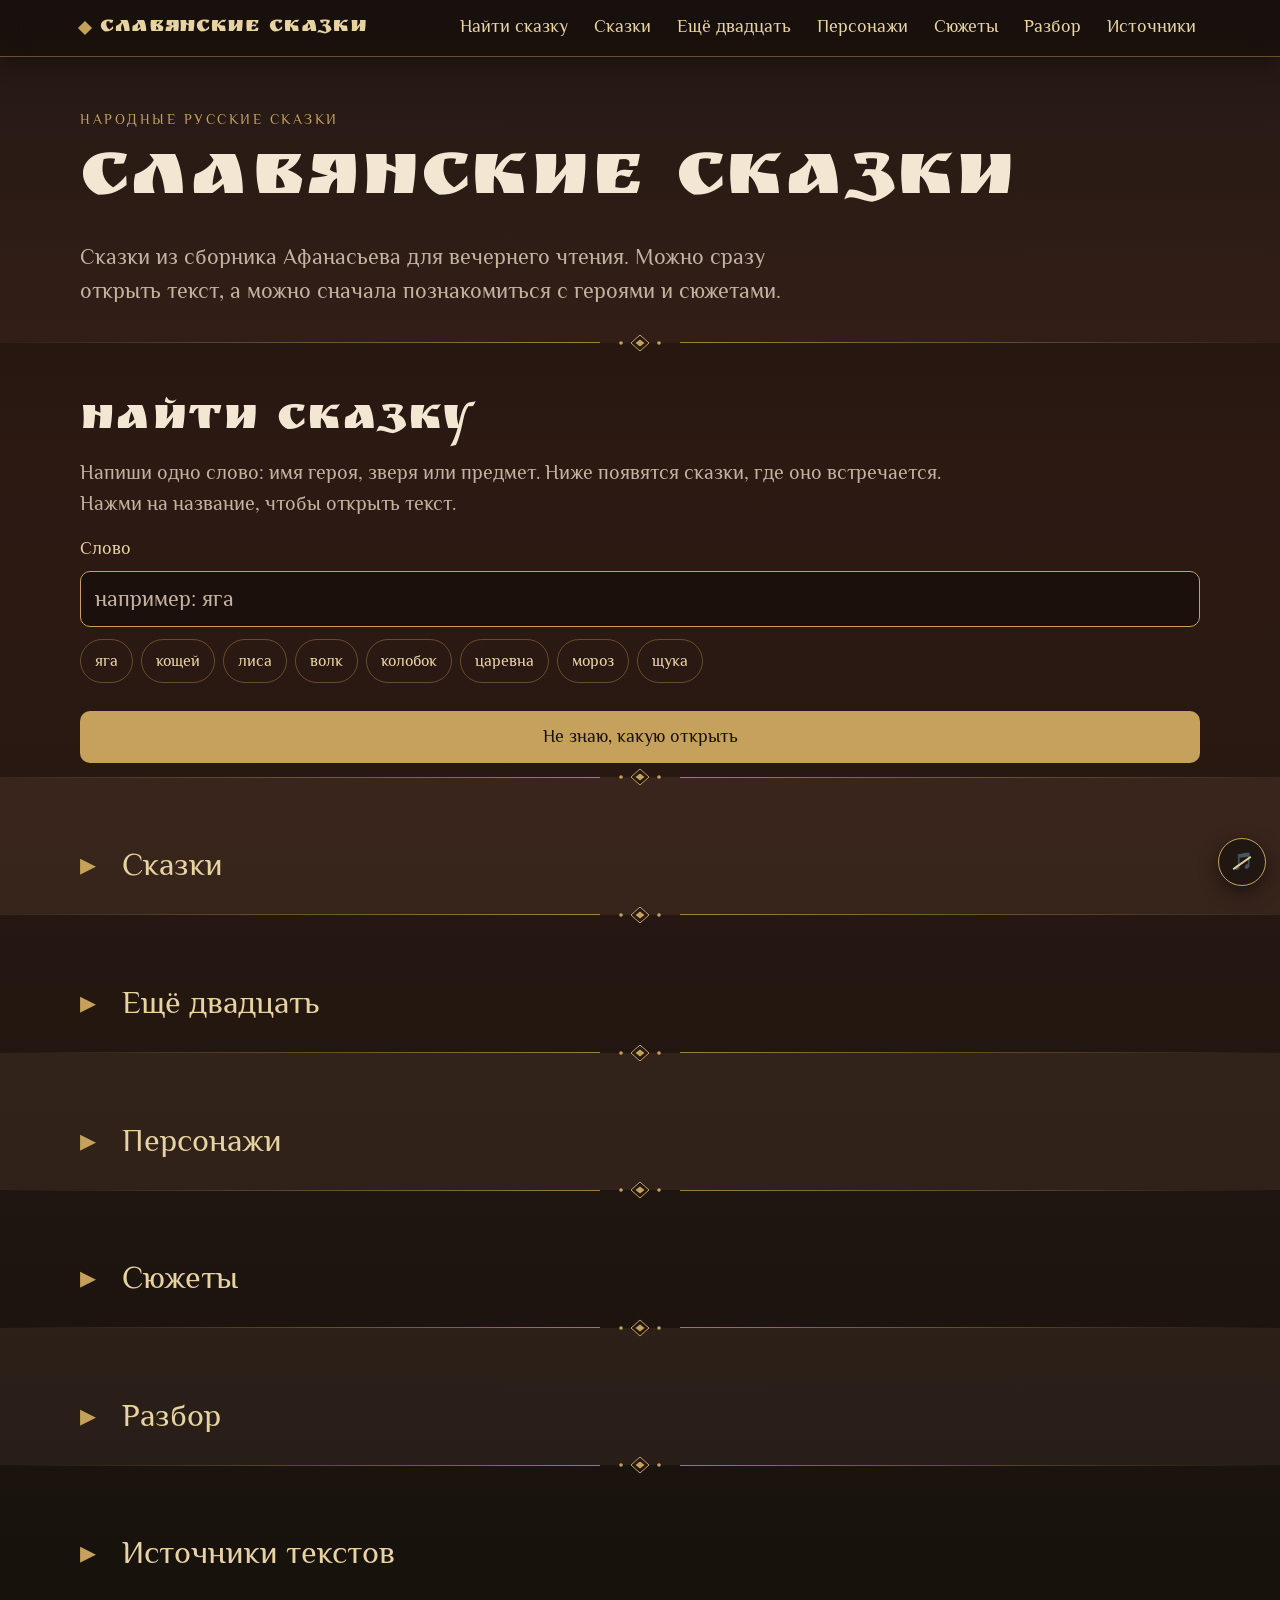
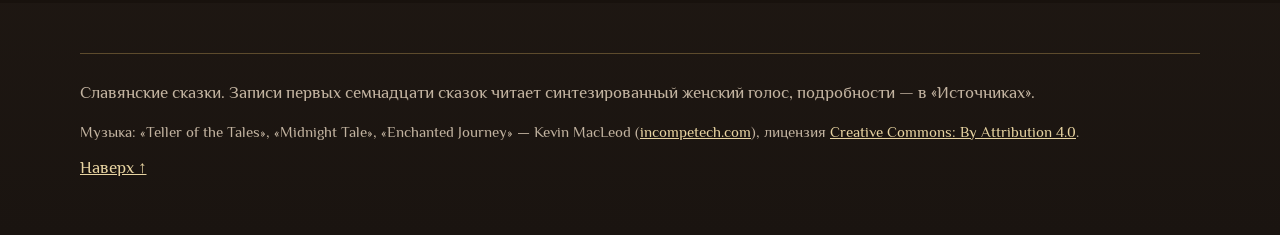
==== commit 615902b9: "Поиск: убрана лишняя подсказка" ====
--- a/open.html
+++ b/open.html
@@ -42,7 +42,7 @@
 <script>
 document.documentElement.className += ' js';
 (function () {
-  var BUILD = '28';
+  var BUILD = '29';
   try {
     if (sessionStorage.getItem('tales-build') !== BUILD && location.search.indexOf('build=' + BUILD) < 0) {
       sessionStorage.setItem('tales-build', BUILD);
@@ -3117,7 +3117,7 @@
   <button type="button" class="fab-music" id="music" aria-label="Фоновая музыка" aria-pressed="false" title="Фоновая музыка: выключена"><span aria-hidden="true">🎵</span></button>
 </div>
 
-<script src="app.js?v=19"></script>
+<script src="app.js?v=20"></script>
 <script src="gloss.js?v=1"></script>
 </body>
 </html>
